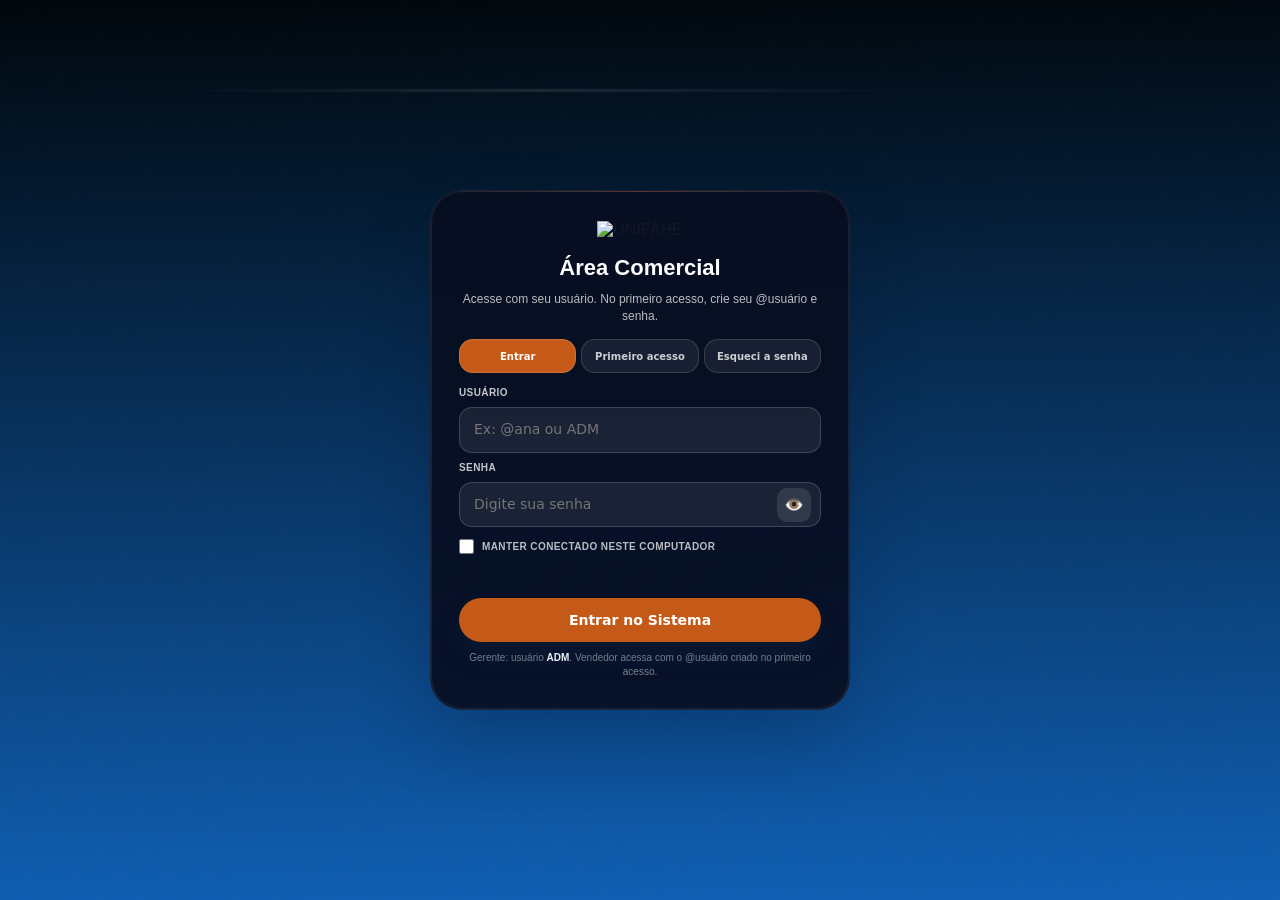
==== index.html @ 3cef0790 "Update index.html" ====
<!DOCTYPE html>

<html lang="pt-br">
<head>
<meta charset="utf-8"/>
<meta content="width=device-width, initial-scale=1.0, user-scalable=yes" name="viewport"/>
<title>UNIFAHE | Sistema Comercial</title>
<script src="https://www.gstatic.com/firebasejs/9.17.1/firebase-app-compat.js"></script>
<script src="https://www.gstatic.com/firebasejs/9.17.1/firebase-firestore-compat.js"></script>
<style>
        * {
            margin: 0;
            padding: 0;
            box-sizing: border-box;
        }

        :root {
            --azul-unifahe: #0e3c6d;      /* Azul escuro institucional */
            --azul-claro: #1E3A5F;
            --laranja: #f97316;
            --laranja-hover: #c55a18;
            --cinza-fundo: #F0F0F0;
            --cinza-borda: #E2E8F0;
            --texto-escuro: #1E293B;
            --texto-claro: #475569;
            --branco: #ffffff;
            --sombra: 0 8px 20px rgba(0, 0, 0, 0.05);
            --radius: 1px;
            --radius-sm: 10px;
        }

        body {
            font-family: system-ui, -apple-system, Segoe UI, Roboto, Arial, sans-serif;
            color: #070707
        }

        /* ===== LOGIN ===== */
        #loginOverlay {
            position: fixed;
            top: 0;
            left: 0;
            width: 100%;
            height: 100%;
            background:linear-gradient(359deg, #1060b5 0%, #01070c 100%);
            display: flex;
            align-items: center;
            justify-content: center;
            overflow: hidden;
            z-index: 10000;
        }
        #loginOverlay::before {
            content: '';
            position: absolute;
            inset: 0;
            background-image: repeating-linear-gradient(135deg,
                rgba(255,255,255,0.04) 0,
                rgba(255,255,255,0.04) 1px,
                transparent 1px,
                transparent 32px);
            opacity: 0.25;
            pointer-events: none;
        }
        #loginOverlay::after {
            content: '';
            position: absolute;
            left: 12%;
            top: 10%;
            width: 60%;
            height: 1px;
            background: linear-gradient(90deg, rgba(255,255,255,0), rgba(255,255,255,0.35), rgba(255,255,255,0));
            filter: blur(0.8px);
            animation: scanLine 5s ease-in-out infinite;
            pointer-events: none;
        }
        .login-card {
            position: relative;
            background: rgba(8, 14, 32, 0.92);
            border-radius: 32px;
            padding: 48px 40px;
            text-align: center;
            width: min(420px, calc(100% - 48px));
            box-shadow: 0 32px 70px rgba(3, 15, 40, 0.24);
            animation: fadeUp 0.45s ease;
            border: 1px solid rgba(255,255,255,0.08);
            overflow: hidden;
        }
        .login-card::before {
            content: '';
            position: absolute;
            top: 0;
            left: 0;
            right: 0;
            height: 1px;
            background: linear-gradient(90deg, transparent, rgba(232,106,31,0.4), transparent);
            opacity: 0.65;
            pointer-events: none;
        }
        .login-card::after {
            content: '';
            position: absolute;
            inset: 0;
            border: 1px solid rgba(255,255,255,0.08);
            border-radius: 32px;
            pointer-events: none;
        }
        @keyframes fadeUp {
            from { opacity: 0; transform: translateY(20px); }
            to { opacity: 1; transform: translateY(0); }
        }
        @keyframes scanLine {
            0% { transform: translateX(-100%); opacity: 0; }
            25% { opacity: 0.3; }
            50% { transform: translateX(100%); opacity: 0.15; }
            100% { transform: translateX(200%); opacity: 0; }
        }
        .login-card img {
            width: 200px;
            margin-bottom: 24px;
            position: relative;
            z-index: 1;
        }
        .login-card h2 {
            font-size: 22px;
            font-weight: 700;
            margin-bottom: 32px;
            color: #fbfbfb;
            position: relative;
            z-index: 1;
        }
        .btn-primary {
            background:#c55a18;
            border: none;
            color: white;
            padding: 14px 24px;
            border-radius: 60px;
            font-weight: 600;
            font-size: 14px;
            cursor: pointer;
            transition: all 0.2s;
            width: 100%;
            box-shadow: 0 14px 28px rgba(14,60,109,0.18);
            position: relative;
            z-index: 1;
        }
        .btn-primary:hover {
            background: #0b3159;
            transform: translateY(-1px);
            box-shadow: 0 16px 30px rgba(14,60,109,0.22);
        }

        /* ===== SIDEBAR ===== */
        #sidebar {
            position: fixed;
            left: 0;
            top: 0;
            bottom: 0;
            width: 190px;
            background: linear-gradient(180deg, #0e3c6d 0%, #102f5f 100%);
            border-right: 1px solid rgba(255,255,255,0.08);
            transform: translateX(-100%);
            transition: transform 0.25s cubic-bezier(0.2, 0.9, 0.4, 1.1), box-shadow 0.25s ease;
            z-index: 1000;
            display: flex;
            flex-direction: column;
            padding: 32px 0 24px;
            border-top-right-radius: 32px;
            border-bottom-right-radius: 32px;
            box-shadow: 8px 0 30px rgba(0, 0, 0, 0.18);
            overflow: hidden;
        }
        #sidebar.open {
            transform: translateX(0);
        }
        .sidebar-header {
            text-align: center;
            padding: 28px 20px 24px;
            border-bottom: 1px solid rgba(255,255,255,0.08);
            margin-bottom: 28px;
        }
        .sidebar-header img {
            width: 128px;
            filter: drop-shadow(0 8px 20px rgba(0,0,0,0.18));
        }
        .nav-item {
            padding: 14px 24px;
            margin: 4px 16px;
            border-radius: 18px;
            font-size: 14px;
            font-weight: 600;
            color: rgba(255,255,255,0.92);
            cursor: pointer;
            transition: all 0.25s ease;
        }
        .nav-item:hover {
            background: rgba(255,255,255,0.12);
            color: #ffffff;
            transform: translateX(4px);
        }
        .nav-item.sair {
            margin-top: auto;
            margin-bottom: 20px;
            color: #ffffff;
            background: rgba(255, 255, 255, 0.12);
            box-shadow: inset 0 0 0 1px rgba(255,255,255,0.18);
            border: 1px solid rgba(255,255,255,0.18);
        }
        .nav-item.sair:hover {
            background: rgba(255, 255, 255, 0.22);
            color: #ffb3a3;
            transform: translateX(4px);
        }
        .sidebar-toggle {
            position: fixed;
            top: 400px;
            left: 0;
            transform: none;
            z-index: 1001;
            width: 34px;
            height: 64px;
            background: linear-gradient(180deg, #f97316, #c55a18);
            border: none;
            border-radius: 0 32px 32px 0;
            display: flex;
            align-items: center;
            justify-content: center;
            cursor: pointer;
            box-shadow: 0 12px 26px rgba(0,0,0,0.18);
            transition: background 0.2s ease, left 0.2s ease, transform 0.2s ease;
        }
        .sidebar-toggle::before {
            content: '\2192';
            font-size: 22px;
            color: #ffffff;
            transition: transform 0.2s ease, color 0.2s ease;
        }
        .sidebar-toggle:hover {
            background: rgba(255,255,255,0.22);
        }
        .sidebar-toggle.open::before {
            content: '\2190';
        }
        /* MAIN */
        #mainPortal {
            transition: margin-left 0.2s;
        }
        @media (min-width: 1024px) {
            #sidebar.open ~ #mainPortal {
                margin-left: 260px;
            }
        }

        /* ===== TOPO INICIAL (COR INSTITUCIONAL) ===== */
        .hero-institucional {
            border-bottom-left-radius: 25px;
            border-bottom-right-radius: 25px;
            background: linear-gradient(179deg, var(--azul-unifahe) 0%, #061b30 100%);
            padding: 48px 32px;
            text-align: center;
            border-bottom: 4px solid var(--laranja);
        }
        .hero-institucional img {
            width: 220px;
            filter: none;
            margin-bottom: 16px;
        }
        .hero-institucional h1 {
            color: white;
            font-size: 28px;
            font-weight: 600;
            letter-spacing: -0.3px;
        }
        .hero-institucional p {
            color: rgba(255,255,255,0.8);
            margin-top: 8px;
        }

        /* GRID DE MENU (apenas vendas/times/dashboard) */
        .menu-dashboard-grid {
            display: flex;
            justify-content: center;
            gap: 32px;
            flex-wrap: wrap;
            max-width: 900px;
            margin: 48px auto;
            padding: 0 24px;
        }
        .menu-card {
            background: var(--branco);
            border-radius: 24px;
            padding: 32px 40px;
            text-align: center;
            cursor: pointer;
            transition: all 0.2s;
            border: 1px solid var(--cinza-borda);
            box-shadow: var(--sombra);
            width: 200px;
        }
        .menu-card:hover {
            transform: translateY(-6px);
            border-color: var(--laranja);
            box-shadow: 0 20px 25px -12px rgba(0,0,0,0.1);
        }
        .menu-card span {
            font-size: 48px;
            display: block;
            margin-bottom: 16px;
        }
        .menu-card h3 {
            font-size: 18px;
            font-weight: 600;
            color: var(--azul-unifahe);
        }

        /* SEÇÕES (VENDAS, TIMES, DASHBOARD) */
        .section-container {
            padding: 32px 32px 48px;
            max-width: 1400px;
            margin: 0 auto;
            display: none;
            animation: fadeIn 0.3s ease;
        }
        @keyframes fadeIn {
            from { opacity: 0; transform: translateY(8px); }
            to { opacity: 1; transform: translateY(0); }
        }
        .form-card {
            background: var(--branco);
            border-radius: 24px;
            padding: 28px 32px;
            margin-bottom: 32px;
            border: 1px solid var(--cinza-borda);
            box-shadow: var(--sombra);
        }
        .form-title {
            font-size: 18px;
            font-weight: 600;
            color: var(--azul-unifahe);
            margin-bottom: 20px;
            border-left: 4px solid var(--laranja);
            padding-left: 16px;
        }
        .grid-inputs {
            display: grid;
            grid-template-columns: repeat(auto-fit, minmax(240px, 1fr));
            gap: 18px;
            align-items: flex-start;
        }
        .field {
            display: flex;
            flex-direction: column;
            gap: 8px;
        }
        .field label {
            font-size: 12px;
            font-weight: 600;
            color: var(--texto-claro);
            margin-bottom: 0;
            display: block;
            line-height: 1.4;
        }
        input, select {
            width: 100%;
            padding: 12px 14px;
            border: 1.5px solid var(--cinza-borda);
            border-radius: 16px;
            font-size: 14px;
            line-height: 1.4;
        }
        input:focus, select:focus {
            outline: none;
            border-color: var(--laranja);
            box-shadow: 0 0 0 3px rgba(232,106,31,0.1);
        }
        .form-actions {
            display: flex;
            flex-wrap: wrap;
            gap: 16px;
            margin-top: 24px;
            justify-content: flex-start;
        }
        .form-actions button {
            min-width: 150px;
        }
        .table-wrapper {
            background: var(--branco);
            border-radius: 20px;
            border: 1px solid var(--cinza-borda);
            overflow-x: auto;
        }
        table {
            width: 100%;
            border-collapse: collapse;
        }
        th {
            text-align: center;
            padding: 14px 14px;
            background: #1e3a5f;
            font-weight: 600;
            font-size: 12px;
            color: #ffffff;
        }
        td {
            padding: 1px 14px;
            border-top: 1px solid var(--cinza-borda);
            font-size: 13px;
        }
        .action-btn {
            background: none;
            border: none;
            font-size: 12px;
            cursor: pointer;
            padding: 6px 12px;
            border-radius: 30px;
            margin: 7px;
            font-weight: 500;
        }
        .edit-btn { background: #EFF6FF; color: #1E3A5F; }
        .delete-btn { background: #FEF2F2; color: #BE123C; }


        /* ===== TABELA DE VENDAS ORGANIZADA ===== */
        .vendas-table-wrapper {
            overflow-x: auto;
            box-shadow: var(--sombra);
        }
        .vendas-table {
            min-width: 1180px;
            table-layout: fixed;
        }
        .vendas-table th,
        .vendas-table td {
            text-align: center;
            vertical-align: middle;
            padding: 12px 10px;
            line-height: 1.35;
        }
        .vendas-table th {
            white-space: nowrap;
        }
        .vendas-table td {
            color: var(--texto-escuro);
            word-break: normal;
        }
        .vendas-table .col-data { width: 95px; }
        .vendas-table .col-vendedor { width: 150px; }
        .vendas-table .col-modalidade { width: 125px; }
        .vendas-table .col-curso { width: 190px; }
        .vendas-table .col-estado { width: 90px; }
        .vendas-table .col-qtd { width: 95px; }
        .vendas-table .col-aluno { width: 190px; }
        .vendas-table .col-taxa { width: 105px; }
        .vendas-table .col-valor { width: 105px; }
        .vendas-table .col-acoes { width: 150px; }
        .vendas-table td:nth-child(2),
        .vendas-table td:nth-child(4),
        .vendas-table td:nth-child(7) {
            text-align: left;
        }
        .vendas-table td:nth-child(8),
        .vendas-table td:nth-child(9) {
            font-weight: 700;
            color: var(--azul-unifahe);
        }
        .vendas-actions {
            display: flex;
            align-items: center;
            justify-content: center;
            gap: 6px;
            flex-wrap: nowrap;
        }

        /* TIMES CARDS */
        .times-controls {
            display: flex;
            justify-content: space-between;
            align-items: center;
            gap: 16px;
            margin-bottom: 16px;
            flex-wrap: wrap;
            padding: 22px 28px;
            border-radius: 28px;
            background: rgba(14, 34, 70, 0.92);
            border: 1px solid rgba(249, 115, 22, 0.24);
            box-shadow: 0 24px 60px rgba(14, 60, 109, 0.2);
            backdrop-filter: blur(18px);
        }
        .times-weekly-meta {
            display: flex;
            flex-direction: column;
            gap: 4px;
            font-size: 14px;
            color: #E5E7EB;
        }
        .times-weekly-meta strong {
            font-size: 13px;
            color: #7DD3FC;
            text-transform: uppercase;
            letter-spacing: 0.08em;
            text-shadow: 0 0 12px rgba(125, 211, 252, 0.18);
        }
        .times-period-filter {
            display: flex;
            align-items: center;
            gap: 10px;
            flex-wrap: wrap;
            padding: 14px 16px;
            border-radius: 24px;
            background: rgba(255, 255, 255, 0.06);
            border: 1px solid rgba(249, 115, 22, 0.25);
            box-shadow: inset 0 0 24px rgba(14, 60, 109, 0.08);
            backdrop-filter: blur(14px);
        }
        .times-period-filter label {
            display: flex;
            flex-direction: column;
            font-size: 12px;
            color: #CBD5E1;
            gap: 4px;
        }
        .times-period-filter input {
            padding: 10px 12px;
            border: 1.5px solid rgba(125, 211, 252, 0.18);
            border-radius: 14px;
            background: rgba(255, 255, 255, 0.08);
            color: #F8FAFC;
            min-width: 160px;
            box-shadow: inset 0 1px 2px rgba(255, 255, 255, 0.08);
        }
        .btn-primary.small {
            width: auto;
            padding: 10px 18px;
            font-size: 13px;
            font-weight: 700;
            background: linear-gradient(135deg, #fb923c, #c55a18);
            color: #fff;
            text-shadow: 0 1px 2px rgba(0, 0, 0, 0.16);
            box-shadow: 0 16px 28px rgba(249, 115, 22, 0.26);
            border: 1px solid rgba(249, 115, 22, 0.35);
        }
        .times-grid {
            display: grid;
            grid-template-columns: repeat(auto-fit, minmax(220px, 1fr));
            gap: 16px;
            margin-top: 16px;
            align-items: start;
        }
        .time-card {
            background: rgba(7, 14, 35, 0.96);
            border-radius: 20px;
            border: 1px solid rgba(249, 115, 22, 0.18);
            overflow: hidden;
            min-height: auto;
            max-height: 360px;
            display: flex;
            flex-direction: column;
            box-shadow: 0 18px 40px rgba(14, 60, 109, 0.18);
        }
        .time-header {
            background: linear-gradient(135deg, rgba(5, 21, 54, 1), rgba(12, 34, 70, 0.95));
            padding: 14px 16px;
            display: flex;
            align-items: center;
            gap: 10px;
            border-bottom: 1px solid rgba(249, 115, 22, 0.35);
            box-shadow: inset 0 -1px 0 rgba(255, 255, 255, 0.08);
        }
        .time-logo {
            width: 32px;
            height: 32px;
            background: rgba(255, 255, 255, 0.08);
            border-radius: 10px;
            padding: 5px;
            object-fit: contain;
            border: 1px solid rgba(255, 255, 255, 0.12);
        }
        .time-header h3 {
            color: #EFF6FF;
            font-size: 14px;
            text-shadow: 0 0 6px rgba(125, 211, 252, 0.16);
        }
        .time-content {
            padding: 14px 16px 16px;
            display: flex;
            flex-direction: column;
            justify-content: flex-start;
            gap: 10px;
            flex: 1;
            overflow-y: auto;
            background: linear-gradient(180deg, rgba(255,255,255,0.03), rgba(255,255,255,0));
        }
        .vendedor-row {
            display: flex;
            justify-content: space-between;
            padding: 8px 0;
            border-bottom: 1px solid rgba(255, 255, 255, 0.08);
            font-size: 12px;
            color: #E2E8F0;
        }
        .edit-time-btn {
            width: 100%;
            margin-top: 10px;
            background: rgba(241, 245, 249, 0.95);
            border: none;
            padding: 10px 12px;
            border-radius: 28px;
            font-weight: 600;
            color: #1E293B;
            cursor: pointer;
            transition: all 0.2s ease;
            box-shadow: none;
        }
        .edit-time-btn:hover {
            background: rgba(249, 115, 22, 0.22);
            transform: translateY(-1px);
        }
        .capitao-badge {
            color: #FBBF24;
            font-weight: bold;
            margin-right: 6px;
        }
        .total-time {
            margin-top: 14px;
            text-align: right;
            font-weight: 700;
            color: var(--laranja);
            border-top: 2px solid var(--cinza-borda);
            padding-top: 10px;
        }
        .edit-time-btn {
            width: 100%;
            margin-top: 14px;
            background: #F1F5F9;
            border: none;
            padding: 8px 10px;
            border-radius: 34px;
            font-weight: 500;
            cursor: pointer;
        }
        @media (max-width: 1100px) {
            .times-grid {
                grid-template-columns: repeat(2, minmax(220px, 1fr));
            }
        }
        @media (max-width: 700px) {
            .times-grid {
                grid-template-columns: 1fr;
            }
        }
        .premio-box {
            background: linear-gradient(135deg, rgba(5, 21, 54, 0.96), rgba(12, 34, 70, 0.92));
            border: 1px solid rgba(125, 211, 252, 0.18);
            border-radius: 28px;
            padding: 20px 28px;
            display: flex;
            justify-content: space-between;
            align-items: center;
            margin-bottom: 32px;
            color: white;
            box-shadow: 0 24px 50px rgba(14, 60, 109, 0.18);
            backdrop-filter: blur(12px);
        }
        .premio-box span {
            font-size: 28px;
            font-weight: 700;
            color: #fb923c;
            text-shadow: 0 0 16px rgba(251, 146, 60, 0.28);
        }
        .total-card {
            background: white;
            border-radius: 24px;
            padding: 24px;
            text-align: center;
            margin-top: 32px;
            border: 1px solid var(--cinza-borda);
        }
        .total-card .valor-grande {
            font-size: 40px;
            font-weight: 800;
            color: var(--laranja);
        }
        /* DASHBOARD vazio */
        .dashboard-placeholder {
            background: white;
            border-radius: 32px;
            padding: 80px 20px;
            text-align: center;
            border: 2px dashed var(--cinza-borda);
            color: var(--texto-claro);
        }
        .dashboard-grid {
            display: grid;
            grid-template-columns: repeat(auto-fit,minmax(250px,1fr));
            gap: 20px;
            margin-bottom: 24px;
        }
        .dashboard-card {
            background: white;
            border-radius: 24px;
            padding: 24px;
            border: 1px solid rgba(14,60,109,0.1);
            position: relative;
            overflow: hidden;
        }
        .dashboard-card strong {
            display: block;
            margin-bottom: 14px;
            color: var(--azul-unifahe);
            font-size: 13px;
            text-transform: uppercase;
            letter-spacing: 0.16em;
        }
        .dashboard-card .valor-grande {
            font-size: 2.2rem;
            font-weight: 800;
            margin-bottom: 10px;
            color: var(--azul-unifahe);
        }
        .dashboard-card small {
            color: var(--texto-claro);
        }
        .dashboard-table {
            background: white;
            border-radius: 24px;
            box-shadow: 0 28px 60px rgba(14,60,109,0.08);
            overflow-x: auto;
            border: 1px solid rgba(14,60,109,0.12);
        }
        .dashboard-table table {
            width: 100%;
            border-collapse: separate;
            border-spacing: 0;
        }
        .dashboard-table th,
        .dashboard-table td {
            padding: 18px 20px;
            text-align: left;
            border-bottom: 1px solid #F1F5F9;
        }
        .dashboard-table th {
            background: var(--azul-unifahe);
            color: white;
            font-weight: 700;
            text-transform: uppercase;
            letter-spacing: 0.08em;
            font-size: 12px;
        }
        .dashboard-table td {
            color: var(--texto-claro);
            font-size: 14px;
        }
        .dashboard-table tr:nth-child(even) {
            background: #F8FAFE;
        }
        .dashboard-table tr.top-rank-1 td {
            background: rgba(232,106,31,0.14);
            font-weight: 700;
            color: var(--azul-unifahe);
            border-left: 4px solid var(--laranja);
        }
        .dashboard-table tr.top-rank-2 td {
            background: rgba(14,60,109,0.08);
        }
        .dashboard-table tr.top-rank-3 td {
            background: rgba(14,60,109,0.05);
        }
        .dashboard-progress {
            width: 100%;
            height: 14px;
            background: #E2E8F0;
            border-radius: 999px;
            overflow: hidden;
            margin-top: 14px;
        }
        .dashboard-progress-bar {
            height: 100%;
            background: linear-gradient(90deg, var(--laranja), #F97316);
            width: 0%;
            transition: width 0.4s ease;
        }
        /* MODAIS */
        .modal-generic {
            position: fixed;
            top: 0;
            left: 0;
            width: 100%;
            height: 100%;
            background: rgba(0,0,0,0.5);
            backdrop-filter: blur(4px);
            display: none;
            align-items: center;
            justify-content: center;
            z-index: 10001;
        }
        .modal-card {
            background: white;
            border-radius: 32px;
            width: 500px;
            max-width: 90%;
            padding: 32px;
        }
        .checkbox-list {
            max-height: 260px;
            overflow-y: auto;
            border: 1px solid var(--cinza-borda);
            border-radius: 16px;
            padding: 12px;
            margin: 16px 0;
        }
        .checkbox-item {
            display: flex;
            align-items: center;
            gap: 10px;
            margin-bottom: 10px;
            font-size: 14px;
            color: var(--texto-escuro);
        }
        .checkbox-item input[type="checkbox"] {
            width: 16px;
            height: 16px;
            accent-color: var(--laranja);
        }
        .checkbox-item.disabled {
            opacity: 0.45;
            pointer-events: none;
        }
        .checkbox-item.disabled label {
            cursor: not-allowed;
        }
        .toast {
            position: fixed;
            bottom: 24px;
            right: 24px;
            background: white;
            padding: 12px 24px;
            border-radius: 60px;
            box-shadow: var(--sombra);
            border-left: 4px solid var(--laranja);
            display: none;
            z-index: 10002;
        }


        /* ===== DASHBOARD SEM SCROLL - AJUSTADO ===== */
        #dashboardView {
            height: 100vh;
            overflow: hidden;
            padding: 0 !important;
            max-width: none !important;
            background: #f1f5f9;
        }

        #dashboardView .main-content {
            height: 100vh;
            padding: 12px 20px !important;
            display: flex;
            flex-direction: column;
            gap: 10px;
            overflow: hidden;
        }

        #dashboardView .header {
            margin-bottom: 0 !important;
            min-height: 44px;
            flex-shrink: 0;
        }

        #dashboardView .title-area h1 {
            font-size: 1.45rem !important;
            line-height: 1.1;
        }

        #dashboardView .title-area p {
            font-size: 0.82rem !important;
        }

        #dashboardView .date-picker {
            padding: 7px 12px !important;
            font-size: 0.82rem !important;
        }

        .dashboard-actions {
            display: flex;
            align-items: center;
            gap: 10px;
            flex-wrap: wrap;
        }

        .dashboard-individual-btn,
        .dashboard-voltar-btn {
            border: none;
            border-radius: 999px;
            background: linear-gradient(135deg, #f97316, #c55a18);
            color: #ffffff;
            padding: 9px 16px;
            font-size: 13px;
            font-weight: 700;
            cursor: pointer;
            box-shadow: 0 10px 22px rgba(249,115,22,0.22);
            transition: all 0.2s ease;
        }

        .dashboard-individual-btn:hover,
        .dashboard-voltar-btn:hover {
            transform: translateY(-1px);
            background: linear-gradient(135deg, #0e3c6d, #102f5f);
        }

        #dashboardView .top-cards {
            display: grid !important;
            grid-template-columns: repeat(4, 1fr) !important;
            gap: 10px !important;
            margin-bottom: 0 !important;
            flex-shrink: 0;
        }

        #dashboardView .card {
            padding: 10px 12px !important;
            border-radius: 14px !important;
        }

        #dashboardView .card-icon {
            width: 32px !important;
            height: 32px !important;
            margin-bottom: 7px !important;
        }

        #dashboardView .card h3 {
            font-size: 0.76rem !important;
        }

        #dashboardView .value {
            font-size: 1.25rem !important;
            margin: 5px 0 !important;
        }

        #dashboardView .sub {
            font-size: 0.66rem !important;
        }

        #dashboardView .card-btn {
            display: none !important;
        }

        #dashboardView .charts-grid {
            flex: 1;
            min-height: 0;
            display: grid !important;
            grid-template-columns: 2fr 1fr 1fr !important;
            gap: 12px !important;
            height: 100%;
            overflow: hidden;
        }

        #dashboardView .chart-container {
            display: flex;
            flex-direction: column;
            padding: 12px 14px !important;
            border-radius: 14px !important;
            min-height: 0;
            overflow: hidden;
        }

        #dashboardView .chart-container h4 {
            font-size: 0.86rem !important;
            margin-bottom: 7px !important;
            flex-shrink: 0;
        }

        #dashboardView .chart-container canvas {
            flex: 1;
            width: 100% !important;
            height: 100% !important;
            max-height: none !important;
        }

        #dashboardView .resumo-list {
            font-size: 0.78rem !important;
        }

        #dashboardView .resumo-item {
            padding: 6px 0 !important;
        }

        #dashboardView .chart-container > div[style*="background:#eff6ff"] {
            padding: 10px !important;
            margin-bottom: 8px !important;
            flex-shrink: 0;
        }

        #dashboardView .footer-note {
            margin-top: 0 !important;
            font-size: 0.63rem !important;
            flex-shrink: 0;
        }

        #dashboardIndividualView {
            height: 100vh;
            overflow: hidden;
            max-width: none !important;
            width: 100% !important;
            padding: 18px 24px !important;
            background: #f1f5f9;
        }

        .dashboard-individual-layout {
            height: calc(100vh - 36px);
            display: flex;
            flex-direction: column;
            gap: 14px;
            overflow: hidden;
        }

        .dashboard-individual-header {
            display: flex;
            justify-content: space-between;
            align-items: center;
            gap: 16px;
            flex-shrink: 0;
        }

        .dashboard-individual-header h1 {
            margin: 0;
            color: #0e3c6d;
            font-size: 1.55rem;
        }

        .dashboard-individual-header p {
            margin: 4px 0 0;
            color: #64748b;
            font-size: 0.86rem;
        }

        .dashboard-individual-select {
            width: 280px;
            border-radius: 999px;
            background: #ffffff;
            font-weight: 700;
        }

        .dashboard-individual-cards {
            display: grid;
            grid-template-columns: repeat(4, 1fr);
            gap: 12px;
            flex-shrink: 0;
        }

        .dashboard-mini-card {
            background: #ffffff;
            border: 1px solid rgba(14,60,109,0.10);
            border-radius: 18px;
            padding: 16px;
            box-shadow: 0 14px 32px rgba(14,60,109,0.06);
        }

        .dashboard-mini-card span {
            display: block;
            color: #64748b;
            font-size: 0.78rem;
            font-weight: 700;
            text-transform: uppercase;
            letter-spacing: 0.05em;
            margin-bottom: 8px;
        }

        .dashboard-mini-card strong {
            display: block;
            color: #0e3c6d;
            font-size: 1.45rem;
        }

        .dashboard-individual-body {
            flex: 1;
            min-height: 0;
            display: grid;
            grid-template-columns: 1.3fr 1fr;
            gap: 12px;
            overflow: hidden;
        }

        .dashboard-individual-panel {
            background: #ffffff;
            border-radius: 18px;
            padding: 18px;
            border: 1px solid rgba(14,60,109,0.10);
            box-shadow: 0 14px 32px rgba(14,60,109,0.06);
            overflow: auto;
        }

        .dashboard-individual-table {
            width: 100%;
            border-collapse: collapse;
            margin-top: 10px;
        }

        .dashboard-individual-table th,
        .dashboard-individual-table td {
            padding: 10px 12px;
            font-size: 12px;
            text-align: left;
            border-bottom: 1px solid #e2e8f0;
        }

        .dashboard-individual-table th {
            background: #0e3c6d;
            color: #ffffff;
        }

        @media (max-width: 1100px) {
            #dashboardView {
                height: auto;
                overflow: auto;
            }

            #dashboardView .main-content {
                height: auto;
                overflow: visible;
            }

            #dashboardView .top-cards,
            .dashboard-individual-cards {
                grid-template-columns: repeat(2, 1fr) !important;
            }

            #dashboardView .charts-grid,
            .dashboard-individual-body {
                grid-template-columns: 1fr !important;
            }

            #dashboardIndividualView {
                height: auto;
                overflow: auto;
            }

            .dashboard-individual-layout {
                height: auto;
                overflow: visible;
            }
        }

    
/* ===== FILTROS DA TABELA DE VENDAS ===== */
.vendas-table th,
.vendas-table td {
    text-align: center !important;
    vertical-align: middle !important;
    white-space: nowrap;
}

.vendas-filter-row th {
    background: #f8fafc !important;
    padding: 8px 6px !important;
}

.vendas-filter-row select {
    width: 100%;
    min-width: 90px;
    padding: 7px 8px;
    border: 1px solid #dbe3ef;
    border-radius: 10px;
    background: #ffffff;
    color: #1e293b;
    font-size: 11px;
    font-weight: 600;
    cursor: pointer;
}

.vendas-filter-row select:focus {
    border-color: var(--laranja);
    box-shadow: 0 0 0 3px rgba(249, 115, 22, 0.12);
}

.limpar-filtros-btn {
    border: none;
    background: #0e3c6d;
    color: white;
    padding: 8px 12px;
    border-radius: 999px;
    font-size: 11px;
    font-weight: 700;
    cursor: pointer;
}

.limpar-filtros-btn:hover {
    background: #c55a18;
}

.col-data { width: 95px; }
.col-vendedor { width: 170px; }
.col-modalidade { width: 130px; }
.col-curso { width: 180px; }
.col-estado { width: 95px; }
.col-qtd { width: 90px; }
.col-aluno { width: 190px; }
.col-tipo { width: 130px; }
.col-origem { width: 145px; }
.col-taxa { width: 105px; }
.col-valor { width: 110px; }
.col-acoes { width: 150px; }


/* ===== AJUSTE FINAL VENDAS - USAR ÁREA TODA ===== */
#vendasView.section-container {
    max-width: none !important;
    width: 100% !important;
    padding: 22px 28px 36px !important;
    margin: 0 !important;
}

#vendasView .form-card {
    width: 100% !important;
    max-width: none !important;
    margin: 0 0 22px 0 !important;
    padding: 26px 34px !important;
    border-radius: 22px !important;
}

#vendasView .grid-inputs {
    grid-template-columns: repeat(6, minmax(150px, 1fr)) !important;
    gap: 16px !important;
}

#vendasView .field input,
#vendasView .field select {
    min-height: 46px;
    border-radius: 14px;
}

#vendasView .form-actions {
    margin-top: 18px !important;
}

#vendasView .table-wrapper,
#vendasView .vendas-table-wrapper {
    width: 100% !important;
    max-width: none !important;
    margin: 0 !important;
    border-radius: 18px !important;
    overflow-x: auto !important;
    box-shadow: 0 18px 45px rgba(14,60,109,0.08);
}

#vendasView table {
    width: 100% !important;
    min-width: 1280px !important;
    table-layout: fixed !important;
}

#vendasView th,
#vendasView td {
    text-align: center !important;
    vertical-align: middle !important;
    padding: 12px 10px !important;
    white-space: nowrap !important;
}

#vendasView th {
    font-size: 12px !important;
}

#vendasView td {
    font-size: 12px !important;
}

#vendasView thead tr:first-child th {
    position: sticky;
    top: 0;
    z-index: 3;
}

#vendasView thead tr:nth-child(2) th {
    background: #f8fafc !important;
    padding: 8px 6px !important;
}

#vendasView thead select,
#vendasView thead input {
    width: 100% !important;
    min-width: 0 !important;
    height: 34px !important;
    padding: 6px 8px !important;
    border-radius: 10px !important;
    font-size: 11px !important;
}

/* Largura inteligente por coluna */
#vendasView th:nth-child(1), #vendasView td:nth-child(1) { width: 95px; }   /* Data */
#vendasView th:nth-child(2), #vendasView td:nth-child(2) { width: 145px; }  /* Vendedor */
#vendasView th:nth-child(3), #vendasView td:nth-child(3) { width: 130px; }  /* Modalidade */
#vendasView th:nth-child(4), #vendasView td:nth-child(4) { width: 180px; }  /* Curso */
#vendasView th:nth-child(5), #vendasView td:nth-child(5) { width: 85px; }   /* Estado */
#vendasView th:nth-child(6), #vendasView td:nth-child(6) { width: 95px; }   /* Qtd */
#vendasView th:nth-child(7), #vendasView td:nth-child(7) { width: 170px; }  /* Nome */
#vendasView th:nth-child(8), #vendasView td:nth-child(8) { width: 145px; }  /* Tipo */
#vendasView th:nth-child(9), #vendasView td:nth-child(9) { width: 145px; }  /* Origem */
#vendasView th:nth-child(10), #vendasView td:nth-child(10) { width: 115px; }/* Taxa */
#vendasView th:nth-child(11), #vendasView td:nth-child(11) { width: 115px; }/* Valor */
#vendasView th:nth-child(12), #vendasView td:nth-child(12) { width: 135px; }/* Ações */

#vendasView .action-btn {
    margin: 2px !important;
    padding: 6px 9px !important;
    font-size: 11px !important;
}

@media (min-width: 1500px) {
    #vendasView table {
        min-width: 100% !important;
    }

    #vendasView .grid-inputs {
        grid-template-columns: repeat(7, minmax(150px, 1fr)) !important;
    }
}

@media (max-width: 1200px) {
    #vendasView.section-container {
        padding: 18px 16px 30px !important;
    }

    #vendasView .grid-inputs {
        grid-template-columns: repeat(3, minmax(170px, 1fr)) !important;
    }
}



/* ===== REFINO DASHBOARD GERAL + DASHBOARD INDIVIDUAL MODELO RELATÓRIO ===== */
#dashboardView {
    height: calc(100vh - 20px) !important;
    width: calc(100% - 24px) !important;
    margin: 10px auto !important;
    border-radius: 18px !important;
    box-shadow: 0 18px 40px rgba(15, 23, 42, 0.10) !important;
}

#dashboardView .main-content {
    height: calc(100vh - 20px) !important;
    padding: 10px 16px !important;
    gap: 8px !important;
}

#dashboardView .header { min-height: 38px !important; }
#dashboardView .title-area h1 { font-size: 1.32rem !important; }
#dashboardView .title-area p { font-size: 0.76rem !important; }
#dashboardView .top-cards { gap: 8px !important; }
#dashboardView .card { padding: 8px 10px !important; }
#dashboardView .card-icon { width: 28px !important; height: 28px !important; margin-bottom: 5px !important; }
#dashboardView .value { font-size: 1.12rem !important; margin: 3px 0 !important; }
#dashboardView .charts-grid { gap: 8px !important; }
#dashboardView .chart-container { padding: 9px 11px !important; }
#dashboardView .chart-container h4 { font-size: 0.78rem !important; margin-bottom: 5px !important; }

#dashboardIndividualView {
    height: calc(100vh - 20px) !important;
    width: calc(100% - 24px) !important;
    margin: 10px auto !important;
    padding: 0 !important;
    border-radius: 18px !important;
    background: linear-gradient(180deg, #eef2ff 0%, #e8edf7 100%) !important;
    box-shadow: 0 18px 40px rgba(15, 23, 42, 0.10) !important;
    overflow: hidden !important;
}
.dashboard-individual-report { height: 100%; padding: 12px 14px; display: flex; flex-direction: column; gap: 10px; overflow: hidden; }
.ind-report-header { min-height: 42px; display: flex; align-items: center; justify-content: space-between; gap: 12px; flex-shrink: 0; }
.ind-report-title h1 { margin: 0; color: #0e3c6d; font-size: 1.25rem; line-height: 1.1; }
.ind-report-title p { margin: 4px 0 0; color: #64748b; font-size: 0.76rem; }
.ind-report-actions { display: flex; align-items: center; gap: 8px; flex-wrap: wrap; justify-content: flex-end; }
.ind-report-select { width: 260px; height: 38px; border-radius: 999px; background: #ffffff; font-size: 12px; font-weight: 700; border: 1px solid #dbe3ef; }
.ind-dashboard-grid { flex: 1; min-height: 0; display: grid; grid-template-columns: 0.95fr 1.55fr; grid-template-rows: 1fr 1fr; gap: 10px; overflow: hidden; }
.ind-panel { background: rgba(255,255,255,0.96); border: 1px solid rgba(148, 163, 184, 0.22); border-radius: 12px; padding: 12px; box-shadow: 0 10px 24px rgba(15, 23, 42, 0.06); overflow: hidden; min-height: 0; }
.ind-panel h3 { margin: 0 0 8px; color: #334155; font-size: 0.82rem; font-weight: 800; }
.ind-info-panel { display: flex; flex-direction: column; }
.ind-info-subtitle { color: #94a3b8; font-size: 0.68rem; font-weight: 700; margin-top: -5px; margin-bottom: 8px; }
.ind-info-cards { flex: 1; display: grid; grid-template-columns: repeat(2, 1fr); gap: 8px; min-height: 0; }
.ind-stat { border-radius: 10px; padding: 10px; display: flex; flex-direction: column; justify-content: center; min-height: 0; }
.ind-stat span { color: #64748b; font-size: 0.68rem; font-weight: 800; margin-bottom: 6px; }
.ind-stat strong { color: #0f172a; font-size: 1.08rem; line-height: 1; }
.ind-stat.bruta { background: #d9fbe8; }
.ind-stat.liquida { background: #edffa7; }
.ind-stat.taxa { background: #fde4e8; }
.ind-stat.ticket { background: #dce6f6; }
.ind-line-panel { grid-column: 2; grid-row: 1; }
.ind-bottom-grid { grid-column: 1 / 3; grid-row: 2; display: grid; grid-template-columns: 1fr 1fr 1.55fr; gap: 10px; min-height: 0; }
.ind-chart-wrap { position: relative; width: 100%; height: calc(100% - 24px); min-height: 0; }
.ind-chart-wrap canvas { width: 100% !important; height: 100% !important; }
@media (max-width: 1100px) {
    #dashboardView, #dashboardIndividualView { height: auto !important; width: 100% !important; margin: 0 !important; border-radius: 0 !important; overflow: auto !important; }
    .dashboard-individual-report { height: auto; overflow: visible; }
    .ind-dashboard-grid, .ind-bottom-grid { display: flex; flex-direction: column; overflow: visible; }
    .ind-chart-wrap { height: 260px; }
}



/* ===== AJUSTE FINAL SOLICITADO: DASHBOARDS COM FOLGA + MENU NO TOPO ===== */
.sidebar-toggle {
    display: none !important;
}

.sidebar-open-btn {
    position: fixed;
    top: 14px;
    right: 18px;
    z-index: 1002;
    border: none;
    border-radius: 999px;
    padding: 10px 16px;
    background: linear-gradient(135deg, #f97316, #c55a18);
    color: #ffffff;
    font-size: 13px;
    font-weight: 800;
    letter-spacing: 0.02em;
    cursor: pointer;
    box-shadow: 0 14px 30px rgba(15, 23, 42, 0.18);
    transition: transform 0.2s ease, box-shadow 0.2s ease, background 0.2s ease;
}

.sidebar-open-btn:hover {
    transform: translateY(-1px);
    background: linear-gradient(135deg, #0e3c6d, #102f5f);
    box-shadow: 0 18px 34px rgba(15, 23, 42, 0.22);
}

.sidebar-open-btn.open {
    background: linear-gradient(135deg, #0e3c6d, #102f5f);
}

#sidebar {
    z-index: 1003 !important;
}

/* Dashboard geral: mantém tela cheia, mas com respiro para não cortar */
#dashboardView {
    height: calc(100vh - 52px) !important;
    width: calc(100% - 56px) !important;
    margin: 22px auto 30px !important;
    padding: 0 !important;
    border-radius: 18px !important;
    overflow: hidden !important;
    background: #f1f5f9 !important;
    box-shadow: 0 18px 40px rgba(15, 23, 42, 0.10) !important;
}

#dashboardView .main-content {
    height: 100% !important;
    max-width: none !important;
    padding: 10px 16px 14px !important;
    display: flex !important;
    flex-direction: column !important;
    gap: 8px !important;
    overflow: hidden !important;
}

#dashboardView .header {
    min-height: 36px !important;
    margin-bottom: 0 !important;
    flex-shrink: 0 !important;
}

#dashboardView .title-area h1 {
    font-size: 1.26rem !important;
}

#dashboardView .title-area p {
    font-size: 0.72rem !important;
}

#dashboardView .dashboard-actions {
    padding-right: 96px;
}

#dashboardView .top-cards {
    grid-template-columns: repeat(4, 1fr) !important;
    gap: 8px !important;
    margin-bottom: 0 !important;
    flex-shrink: 0 !important;
}

#dashboardView .card {
    padding: 7px 10px !important;
    border-radius: 13px !important;
}

#dashboardView .card-icon {
    width: 26px !important;
    height: 26px !important;
    margin-bottom: 4px !important;
}

#dashboardView .card h3 {
    font-size: 0.72rem !important;
}

#dashboardView .value {
    font-size: 1.05rem !important;
    margin: 3px 0 !important;
}

#dashboardView .sub {
    font-size: 0.62rem !important;
}

#dashboardView .charts-grid {
    flex: 1 1 auto !important;
    min-height: 0 !important;
    height: auto !important;
    display: grid !important;
    grid-template-columns: 2fr 1fr 1fr !important;
    gap: 8px !important;
    overflow: hidden !important;
}

#dashboardView .chart-container {
    display: flex !important;
    flex-direction: column !important;
    min-height: 0 !important;
    padding: 8px 10px !important;
    border-radius: 13px !important;
    overflow: hidden !important;
}

#dashboardView .chart-container h4 {
    font-size: 0.76rem !important;
    margin: 0 0 5px !important;
    flex-shrink: 0 !important;
}

#dashboardView .chart-container canvas {
    flex: 1 1 auto !important;
    min-height: 0 !important;
    width: 100% !important;
    height: 100% !important;
    max-height: none !important;
}

#dashboardView .resumo-list {
    font-size: 0.72rem !important;
}

#dashboardView .resumo-item {
    padding: 4px 0 !important;
}

#dashboardView .chart-container > div[style*="background:#eff6ff"] {
    padding: 8px !important;
    margin-bottom: 6px !important;
}

#dashboardView .footer-note {
    margin: 0 !important;
    padding-bottom: 2px !important;
    font-size: 0.60rem !important;
    line-height: 1.2 !important;
    flex-shrink: 0 !important;
}

/* Dashboard individual: um pouco menor e com respiro */
#dashboardIndividualView {
    height: calc(100vh - 64px) !important;
    width: calc(100% - 72px) !important;
    margin: 28px auto 36px !important;
    padding: 0 !important;
    border-radius: 18px !important;
    overflow: hidden !important;
    background: linear-gradient(180deg, #eef2ff 0%, #e8edf7 100%) !important;
    box-shadow: 0 18px 40px rgba(15, 23, 42, 0.10) !important;
}

.dashboard-individual-report {
    height: 100% !important;
    padding: 12px 14px 14px !important;
    gap: 8px !important;
    overflow: hidden !important;
}

.ind-report-header {
    min-height: 38px !important;
    flex-shrink: 0 !important;
}

.ind-report-title h1 {
    font-size: 1.14rem !important;
}

.ind-report-title p {
    font-size: 0.70rem !important;
    margin-top: 3px !important;
}

.ind-report-actions {
    padding-right: 96px;
}

.ind-report-select {
    height: 34px !important;
    width: 238px !important;
    font-size: 11px !important;
    padding: 7px 12px !important;
}

.ind-dashboard-grid {
    gap: 8px !important;
    min-height: 0 !important;
}

.ind-bottom-grid {
    gap: 8px !important;
    min-height: 0 !important;
}

.ind-panel {
    padding: 9px 10px !important;
    border-radius: 12px !important;
    min-height: 0 !important;
}

.ind-panel h3 {
    font-size: 0.76rem !important;
    margin-bottom: 6px !important;
}

.ind-info-subtitle {
    font-size: 0.62rem !important;
    margin-bottom: 6px !important;
}

.ind-info-cards {
    gap: 7px !important;
}

.ind-stat {
    padding: 8px !important;
    border-radius: 9px !important;
}

.ind-stat span {
    font-size: 0.62rem !important;
    margin-bottom: 5px !important;
}

.ind-stat strong {
    font-size: 0.98rem !important;
}

.ind-chart-wrap {
    height: calc(100% - 22px) !important;
    min-height: 0 !important;
}

.ind-chart-wrap canvas {
    width: 100% !important;
    height: 100% !important;
}

@media (max-width: 1100px) {
    .sidebar-open-btn {
        top: 10px;
        right: 10px;
        padding: 9px 13px;
    }

    #dashboardView,
    #dashboardIndividualView {
        height: auto !important;
        min-height: 100vh !important;
        width: 100% !important;
        margin: 0 !important;
        border-radius: 0 !important;
        overflow: auto !important;
    }

    #dashboardView .main-content,
    .dashboard-individual-report {
        height: auto !important;
        overflow: visible !important;
    }

    #dashboardView .dashboard-actions,
    .ind-report-actions {
        padding-right: 78px;
    }
}



/* ===== AJUSTE FINAL: FONTE ÚNICA + MENU PREMIUM + HOME PROFISSIONAL ===== */
html, body, button, input, select, textarea {
    font-family: system-ui, -apple-system, Segoe UI, Roboto, Arial, sans-serif !important;
}

.sidebar-open-btn {
    top: 18px !important;
    right: 18px !important;
    width: 46px !important;
    height: 46px !important;
    padding: 0 !important;
    border-radius: 14px !important;
    display: flex !important;
    flex-direction: column !important;
    align-items: center !important;
    justify-content: center !important;
    gap: 5px !important;
    background: rgba(14, 60, 109, 0.92) !important;
    border: 1px solid rgba(255,255,255,0.18) !important;
    box-shadow: 0 16px 34px rgba(15, 23, 42, 0.20) !important;
    backdrop-filter: blur(14px);
}

.sidebar-open-btn span {
    display: block;
    width: 21px;
    height: 2.5px;
    border-radius: 999px;
    background: #ffffff;
    transition: transform 0.26s ease, opacity 0.2s ease, width 0.2s ease;
}

.sidebar-open-btn:hover {
    background: #f97316 !important;
    transform: translateY(-1px) scale(1.03) !important;
}

.sidebar-open-btn.open {
    background: #0e3c6d !important;
}

.sidebar-open-btn.open span:nth-child(1) {
    transform: rotate(45deg) translate(5px, 5px);
}

.sidebar-open-btn.open span:nth-child(2) {
    opacity: 0;
    width: 0;
}

.sidebar-open-btn.open span:nth-child(3) {
    transform: rotate(-45deg) translate(5px, -5px);
}

#homeView {
    min-height: 100vh;
    background: linear-gradient(180deg, #eef4fb 0%, #f8fafc 42%, #ffffff 100%);
    overflow-x: hidden;
}

.home-premium-hero {
    position: relative;
    min-height: 430px;
    padding: 58px 72px 62px;
    display: grid;
    grid-template-columns: minmax(0, 1.15fr) minmax(320px, 0.85fr);
    gap: 34px;
    align-items: center;
    background:
        radial-gradient(circle at 86% 20%, rgba(249, 115, 22, 0.30), transparent 28%),
        linear-gradient(135deg, #0e3c6d 0%, #082540 55%, #061727 100%);
    border-bottom: 5px solid #f97316;
    border-bottom-left-radius: 34px;
    border-bottom-right-radius: 34px;
    color: #ffffff;
}

.home-premium-hero::before {
    content: '';
    position: absolute;
    inset: 0;
    background-image: repeating-linear-gradient(135deg, rgba(255,255,255,0.055) 0, rgba(255,255,255,0.055) 1px, transparent 1px, transparent 34px);
    opacity: 0.45;
    pointer-events: none;
}

.home-hero-content,
.home-hero-panel {
    position: relative;
    z-index: 1;
}

.home-logo-pill {
    width: fit-content;
    display: flex;
    align-items: center;
    gap: 14px;
    padding: 10px 16px;
    border-radius: 999px;
    background: rgba(255,255,255,0.10);
    border: 1px solid rgba(255,255,255,0.18);
    backdrop-filter: blur(12px);
    margin-bottom: 26px;
}

.home-logo-pill img {
    width: 132px;
    height: auto;
}

.home-logo-pill span {
    font-size: 12px;
    font-weight: 800;
    color: #fed7aa;
    text-transform: uppercase;
    letter-spacing: 0.08em;
}

.home-hero-content h1 {
    max-width: 760px;
    font-size: clamp(2rem, 4vw, 4rem);
    line-height: 1.02;
    margin: 0 0 18px;
    letter-spacing: -0.055em;
}

.home-hero-content p {
    max-width: 650px;
    color: rgba(255,255,255,0.80);
    font-size: 1.05rem;
    line-height: 1.65;
    margin: 0;
}

.home-hero-actions {
    display: flex;
    flex-wrap: wrap;
    gap: 12px;
    margin-top: 28px;
}

.home-hero-actions button {
    border: none;
    border-radius: 999px;
    padding: 13px 22px;
    background: linear-gradient(135deg, #f97316, #c55a18);
    color: #ffffff;
    font-weight: 850;
    cursor: pointer;
    box-shadow: 0 18px 32px rgba(0,0,0,0.20);
    transition: transform 0.2s ease, box-shadow 0.2s ease;
}

.home-hero-actions button.secondary {
    background: rgba(255,255,255,0.12);
    border: 1px solid rgba(255,255,255,0.18);
}

.home-hero-actions button:hover {
    transform: translateY(-2px);
    box-shadow: 0 22px 38px rgba(0,0,0,0.24);
}

.home-hero-panel {
    border-radius: 30px;
    padding: 26px;
    background: rgba(255,255,255,0.12);
    border: 1px solid rgba(255,255,255,0.18);
    box-shadow: 0 28px 70px rgba(0,0,0,0.24);
    backdrop-filter: blur(18px);
}

.hero-panel-top {
    display: flex;
    align-items: center;
    justify-content: space-between;
    margin-bottom: 22px;
}

.hero-panel-top span {
    color: #fed7aa;
    font-weight: 850;
    text-transform: uppercase;
    font-size: 12px;
    letter-spacing: 0.10em;
}

.hero-panel-top strong {
    font-size: 1.2rem;
}

.hero-metric-grid {
    display: grid;
    grid-template-columns: repeat(2, 1fr);
    gap: 14px;
}

.hero-metric-grid div {
    min-height: 104px;
    border-radius: 22px;
    padding: 18px;
    background: rgba(255,255,255,0.92);
    color: #0e3c6d;
    display: flex;
    flex-direction: column;
    justify-content: space-between;
}

.hero-metric-grid small {
    color: #64748b;
    font-weight: 750;
}

.hero-metric-grid strong {
    font-size: 1.35rem;
    color: #0f172a;
}

.home-premium-content {
    max-width: 1180px;
    margin: 0 auto;
    padding: 42px 28px 70px;
}

.home-section-title {
    text-align: center;
    margin-bottom: 24px;
}

.home-section-title span {
    color: #f97316;
    font-size: 12px;
    font-weight: 900;
    letter-spacing: 0.12em;
    text-transform: uppercase;
}

.home-section-title h2 {
    margin: 7px 0 0;
    color: #0e3c6d;
    font-size: 1.9rem;
    letter-spacing: -0.03em;
}

.home-premium-grid {
    max-width: none !important;
    margin: 0 auto !important;
    padding: 0 !important;
    display: grid !important;
    grid-template-columns: repeat(3, minmax(0, 1fr));
    gap: 18px !important;
}

.home-action-card {
    width: auto !important;
    min-height: 210px;
    padding: 28px !important;
    text-align: left !important;
    border-radius: 28px !important;
    border: 1px solid rgba(14, 60, 109, 0.10) !important;
    box-shadow: 0 18px 40px rgba(15, 23, 42, 0.08) !important;
}

.home-action-card span {
    width: 58px;
    height: 58px;
    display: flex !important;
    align-items: center;
    justify-content: center;
    border-radius: 18px;
    background: #eff6ff;
    font-size: 30px !important;
    margin-bottom: 20px !important;
}

.home-action-card h3 {
    font-size: 1.18rem !important;
    margin-bottom: 8px;
}

.home-action-card p {
    color: #64748b;
    font-size: 0.92rem;
    line-height: 1.55;
}

.home-info-strip {
    margin-top: 22px;
    display: grid;
    grid-template-columns: repeat(3, 1fr);
    gap: 14px;
}

.home-info-strip div {
    padding: 18px 20px;
    border-radius: 22px;
    background: #ffffff;
    border: 1px solid #e2e8f0;
    display: flex;
    align-items: center;
    gap: 12px;
}

.home-info-strip strong {
    color: #f97316;
    font-size: 1.15rem;
}

.home-info-strip span {
    color: #334155;
    font-weight: 800;
    font-size: 0.92rem;
}

@media (max-width: 900px) {
    .home-premium-hero {
        grid-template-columns: 1fr;
        padding: 46px 24px 42px;
    }
    .home-premium-grid,
    .home-info-strip {
        grid-template-columns: 1fr;
    }
    .home-logo-pill {
        flex-direction: column;
        align-items: flex-start;
        border-radius: 22px;
    }
}


/* ===== AJUSTES FINAIS: LOGIN REAL, MENU ESQUERDO, DIÁRIO, RANKING E TIMES GAMER ===== */
body { font-family: system-ui, -apple-system, Segoe UI, Roboto, Arial, sans-serif !important; }
.sidebar-open-btn { left: 20px !important; right: auto !important; top: 20px !important; z-index: 3000 !important; }
.login-card.login-real-card { width: min(460px, calc(100% - 44px)); padding: 38px 34px; }
.login-real-subtitle { color: rgba(255,255,255,.72); font-size: 13px; line-height: 1.45; margin: -20px 0 22px; }
.login-real-form { display: grid; gap: 12px; position: relative; z-index: 2; }
.login-real-form label { text-align: left; color: rgba(255,255,255,.76); font-size: 12px; font-weight: 800; letter-spacing: .04em; text-transform: uppercase; }
.login-real-form select,.login-real-form input { background: rgba(255,255,255,.08); color: #fff; border: 1px solid rgba(255,255,255,.16); border-radius: 16px; min-height: 46px; }
.login-real-form select option { color: #0f172a; }
.login-real-error { min-height: 18px; color: #fecaca; font-size: 12px; font-weight: 700; }
.login-help { color: rgba(255,255,255,.55); font-size: 11px; line-height: 1.4; }
#dashboardView .main-content, #dashboardIndividualView .ind-report-wrap { transform: scale(.985); transform-origin: top center; }
#dashboardView .charts-grid { min-height: 0 !important; }
#dashboardView .chart-container { min-height: 0 !important; }
#diarioView { max-width: none !important; width: 100% !important; min-height: 100vh; padding: 22px 28px 34px !important; background: #f1f5f9; }
.diario-shell { height: calc(100vh - 56px); display: flex; flex-direction: column; gap: 14px; overflow: hidden; }
.diario-header { display: flex; align-items: center; justify-content: space-between; gap: 16px; padding: 18px 22px; border-radius: 24px; background: linear-gradient(135deg, #061b30 0%, #0e3c6d 64%, #132b55 100%); color: #fff; box-shadow: 0 20px 44px rgba(14,60,109,.18); flex-shrink: 0; }
.diario-header h2 { margin: 0; font-size: 1.35rem; }
.diario-header p { margin: 4px 0 0; color: rgba(255,255,255,.72); font-size: .84rem; }
.diario-controls { display: flex; align-items: end; gap: 10px; flex-wrap: wrap; }
.diario-controls label { display: grid; gap: 5px; color: rgba(255,255,255,.72); font-size: 11px; font-weight: 800; text-transform: uppercase; }
.diario-controls input { height: 38px; border-radius: 12px; border: 1px solid rgba(255,255,255,.18); background: rgba(255,255,255,.10); color: #fff; }
.diario-cards { display: grid; grid-template-columns: repeat(4, 1fr); gap: 12px; flex-shrink: 0; }
.diario-kpi { background: #fff; border: 1px solid rgba(14,60,109,.10); border-radius: 22px; padding: 16px 18px; box-shadow: 0 14px 34px rgba(15,23,42,.06); }
.diario-kpi span { display: block; color: #64748b; font-size: 12px; font-weight: 800; text-transform: uppercase; letter-spacing: .06em; }
.diario-kpi strong { display: block; margin-top: 8px; color: #0e3c6d; font-size: 1.35rem; }
.ranking-top3 { display: grid; grid-template-columns: repeat(3, 1fr); gap: 12px; flex-shrink: 0; }
.ranking-card { position: relative; overflow: hidden; border-radius: 22px; padding: 16px 18px; color: #fff; background: linear-gradient(135deg, #0f172a, #0e3c6d); border: 1px solid rgba(249,115,22,.22); box-shadow: 0 18px 38px rgba(14,60,109,.16); }
.ranking-card:nth-child(1){ background: linear-gradient(135deg, #0f172a, #92400e); }
.ranking-card:nth-child(2){ background: linear-gradient(135deg, #0f172a, #334155); }
.ranking-card:nth-child(3){ background: linear-gradient(135deg, #0f172a, #7c2d12); }
.ranking-card small { color: rgba(255,255,255,.68); font-weight: 800; }
.ranking-card h3 { margin: 8px 0 8px; font-size: 1rem; }
.ranking-card strong { font-size: 1.25rem; color: #fed7aa; }
.diario-table-card { flex: 1; min-height: 0; background: #fff; border: 1px solid rgba(14,60,109,.10); border-radius: 24px; overflow: hidden; box-shadow: 0 18px 42px rgba(15,23,42,.07); }
.diario-table-scroll { height: 100%; overflow: auto; }
.diario-table { min-width: 900px; width: 100%; border-collapse: collapse; }
.diario-table th { position: sticky; top: 0; z-index: 2; background: #0e3c6d; color: #fff; padding: 13px 14px; text-align: center; }
.diario-table td { padding: 12px 14px; text-align: center; border-top: 1px solid #e2e8f0; color: #1e293b; font-weight: 600; }
.diario-table td:nth-child(2) { text-align: left; font-weight: 800; color: #0e3c6d; }
.diario-table tr.top1 td { background: rgba(249,115,22,.12); }
.diario-table tr.top2 td { background: rgba(14,60,109,.06); }
.diario-table tr.top3 td { background: rgba(14,60,109,.04); }
#timesView { max-width: none !important; width: 100% !important; min-height: 100vh; padding: 18px 24px 28px !important; margin: 0 !important; background: radial-gradient(circle at 14% 12%, rgba(249,115,22,.20), transparent 26%), radial-gradient(circle at 80% 18%, rgba(59,130,246,.18), transparent 30%), linear-gradient(135deg, #020617 0%, #061b30 46%, #0e3c6d 100%); overflow: hidden; }
.times-arena { height: calc(100vh - 46px); display: flex; flex-direction: column; gap: 12px; overflow: hidden; }
.times-arena-top { display: flex; align-items: center; justify-content: space-between; gap: 14px; padding: 14px 18px; border-radius: 24px; background: rgba(2, 6, 23, .64); border: 1px solid rgba(249,115,22,.22); color: #fff; box-shadow: 0 18px 44px rgba(0,0,0,.22); flex-shrink: 0; }
.times-arena-title span { color: #fb923c; font-size: 11px; font-weight: 900; letter-spacing: .14em; text-transform: uppercase; }
.times-arena-title h2 { margin: 4px 0 2px; font-size: 1.35rem; }
.times-arena-title p { margin: 0; color: rgba(255,255,255,.66); font-size: .82rem; }
.times-arena-stats { display: flex; gap: 10px; flex-wrap: wrap; justify-content: flex-end; }
.times-stat-pill { min-width: 148px; padding: 10px 14px; border-radius: 18px; background: rgba(255,255,255,.08); border: 1px solid rgba(255,255,255,.12); }
.times-stat-pill small { display: block; color: rgba(255,255,255,.62); font-size: 10px; font-weight: 900; text-transform: uppercase; letter-spacing: .08em; }
.times-stat-pill strong { display: block; margin-top: 4px; color: #fed7aa; font-size: 1rem; }
.times-grid.gamer-times-grid { flex: 1; min-height: 0; display: grid; grid-template-columns: repeat(3, 1fr) !important; grid-template-rows: repeat(2, minmax(0, 1fr)); gap: 12px !important; margin: 0 !important; overflow: hidden; }
.time-card.gamer-time-card { min-height: 0 !important; max-height: none !important; border-radius: 24px; background: linear-gradient(180deg, rgba(15,23,42,.96), rgba(2,6,23,.94)); border: 1px solid rgba(249,115,22,.24); box-shadow: 0 22px 50px rgba(0,0,0,.24), inset 0 0 0 1px rgba(255,255,255,.04); }
.gamer-time-head { padding: 12px 14px; display: flex; align-items: center; gap: 12px; background: linear-gradient(135deg, rgba(14,60,109,.76), rgba(249,115,22,.18)); border-bottom: 1px solid rgba(249,115,22,.26); }
.gamer-time-logo { width: 42px; height: 42px; border-radius: 16px; object-fit: contain; padding: 6px; background: rgba(255,255,255,.08); border: 1px solid rgba(255,255,255,.12); }
.gamer-time-head h3 { color: #fff; margin: 0; font-size: 1rem; }
.gamer-time-head small { color: rgba(255,255,255,.62); font-weight: 800; }
.gamer-time-body { padding: 12px 14px; display: flex; flex-direction: column; gap: 8px; min-height: 0; flex: 1; }
.gamer-member-row { display: flex; align-items: center; justify-content: space-between; gap: 10px; padding: 8px 10px; border-radius: 14px; background: rgba(255,255,255,.055); color: #e2e8f0; font-size: 12px; }
.gamer-member-row b { color: #fed7aa; white-space: nowrap; }
.gamer-captain { color: #fbbf24; margin-right: 6px; }
.gamer-time-total { margin-top: auto; display: flex; align-items: center; justify-content: space-between; padding-top: 8px; border-top: 1px solid rgba(255,255,255,.10); color: #fff; font-weight: 900; }
.gamer-time-total strong { color: #fb923c; }
.gamer-time-actions { display: flex; gap: 8px; margin-top: 8px; }
.gamer-time-actions button { flex: 1; border: none; border-radius: 999px; padding: 8px 10px; cursor: pointer; font-size: 11px; font-weight: 900; color: #fff; background: rgba(14,60,109,.95); }
.gamer-time-actions button:last-child { background: #c55a18; }
.campanha-modal-grid { display: grid; grid-template-columns: 1fr 1fr; gap: 12px; margin: 16px 0; }
.campanha-modal-grid .field:last-child { grid-column: 1 / -1; }
@media (max-width: 1100px){ #timesView { overflow: auto; } .times-arena { height: auto; overflow: visible; } .times-grid.gamer-times-grid { grid-template-columns: repeat(2, 1fr) !important; grid-template-rows: none; overflow: visible; } .diario-shell { height: auto; overflow: visible; } .diario-cards, .ranking-top3 { grid-template-columns: repeat(2, 1fr); } }
@media (max-width: 700px){ .times-grid.gamer-times-grid, .diario-cards, .ranking-top3 { grid-template-columns: 1fr !important; } .diario-header, .times-arena-top { align-items: flex-start; flex-direction: column; } }



/* ===== VER SENHA + PRIMEIRO ACESSO ADM ===== */
.password-field-wrap {
    position: relative;
    width: 100%;
}
.password-field-wrap input {
    padding-right: 48px !important;
}
.password-toggle-btn {
    position: absolute;
    right: 10px;
    top: 50%;
    transform: translateY(-50%);
    width: 34px;
    height: 34px;
    border: none;
    border-radius: 10px;
    background: rgba(255,255,255,0.10);
    color: #ffffff;
    display: flex;
    align-items: center;
    justify-content: center;
    cursor: pointer;
    font-size: 16px;
    line-height: 1;
    transition: background 0.2s ease, transform 0.2s ease;
    z-index: 3;
}
.password-toggle-btn:hover {
    background: rgba(249, 115, 22, 0.35);
    transform: translateY(-50%) scale(1.04);
}
.modal-card .password-toggle-btn {
    background: #eef2f7;
    color: #0e3c6d;
}
.admin-first-access-note {
    display: none;
    padding: 10px 12px;
    border-radius: 14px;
    background: rgba(249, 115, 22, 0.12);
    border: 1px solid rgba(249, 115, 22, 0.25);
    color: #fed7aa;
    font-size: 12px;
    line-height: 1.35;
    text-align: left;
}
.admin-first-access-note.active {
    display: block;
}

</style>
</head>
<body>
<div id="loginOverlay">
<div class="login-card login-real-card login-upgraded-card">
<img alt="UNIFAHE" src="https://unifahe.edu.br/wp-content/uploads/2025/08/logo-unifahe.png"/>
<h2>Área Comercial</h2>
<p class="login-real-subtitle">Acesse com seu usuário. No primeiro acesso, crie seu @usuário e senha.</p>
<div class="login-tabs"><button type="button" class="login-tab active" onclick="mostrarAbaLogin('entrar')">Entrar</button><button type="button" class="login-tab" onclick="mostrarAbaLogin('primeiro')">Primeiro acesso</button><button type="button" class="login-tab" onclick="mostrarAbaLogin('recuperar')">Esqueci a senha</button></div>
<div class="login-real-form login-panel active" id="loginPanelEntrar"><label>Usuário</label><input id="loginUsuarioInput" type="text" placeholder="Ex: @ana ou ADM" onkeydown="if(event.key==='Enter') iniciarSessao()"/><label>Senha</label><input id="loginSenhaInput" type="password" placeholder="Digite sua senha" onkeydown="if(event.key==='Enter') iniciarSessao()"/><div class="login-real-error" id="loginErroMsg"></div><button class="btn-primary" onclick="iniciarSessao()">Entrar no Sistema</button><p class="login-help">Gerente: usuário <b>ADM</b>. Vendedor acessa com o @usuário criado no primeiro acesso.</p></div>
<div class="login-real-form login-panel" id="loginPanelPrimeiro"><label>Seu nome</label><select id="primeiroVendedorSelect"></select><label>Criar usuário</label><input id="primeiroUsuarioInput" type="text" placeholder="Ex: @ana.silva"/><label>E-mail para recuperação</label><input id="primeiroEmailInput" type="email" placeholder="seuemail@gmail.com"/><label>Celular opcional</label><input id="primeiroCelularInput" type="tel" placeholder="DDD + número"/><label>Criar senha</label><input id="primeiroSenhaInput" type="password" placeholder="Digite uma senha"/><label>Confirmar senha</label><input id="primeiroSenhaConfirmaInput" type="password" placeholder="Repita a senha"/><div class="login-real-error" id="primeiroErroMsg"></div><button class="btn-primary" onclick="criarPrimeiroAcesso()">Criar acesso</button></div>
<div class="login-real-form login-panel recuperar-discreto" id="loginPanelRecuperar"><div class="recover-intro"><strong>Recuperar acesso</strong><span>Informe apenas seu @usuário e o e-mail cadastrado para receber o código.</span></div><label>@Usuário</label><input id="recuperarUsuarioInput" type="text" placeholder="Ex: @ana.silva"/><label>E-mail de recuperação</label><input id="recuperarEmailInput" type="email" placeholder="email cadastrado"/><button class="btn-primary recover-send-btn" type="button" onclick="gerarCodigoRecuperacao()">Enviar código</button><div class="recover-code-area"><label>Código recebido</label><input id="recuperarCodigoInput" type="text" placeholder="Código de 6 dígitos"/><label>Nova senha</label><input id="recuperarNovaSenhaInput" type="password" placeholder="Nova senha"/><button class="btn-primary" onclick="alterarSenhaComCodigo()">Alterar senha</button></div><div class="login-real-error" id="recuperarErroMsg"></div><p class="login-help">Código válido por 10 minutos.</p></div>
</div>
</div>
<div id="mainPortal" style="display:none">
<button type="button" class="sidebar-open-btn" id="toggleSidebarBtn" aria-label="Abrir menu">
<span></span>
<span></span>
<span></span>
</button>
<div id="sidebar">
<div class="sidebar-header"><img alt="UNIFAHE" src="https://unifahe.edu.br/wp-content/uploads/2025/08/logo-unifahe.png"/></div>
<div class="nav-item" onclick="navegarPara('home')">Início</div>
<div class="nav-item" onclick="navegarPara('VENDAS')">Vendas</div>
<div class="nav-item" onclick="navegarPara('TIMES')">Times</div>
<div class="nav-item" onclick="navegarPara('DIARIO')">Diário</div>
<div class="nav-item" onclick="navegarPara('DASHBOARD')">Dashboard</div>
<div class="nav-item sair" onclick="encerrarSessao()">Sair</div>
</div>
<div id="conteudoDinamico">
<!-- HOME / INICIAL -->
<div id="homeView">
<section class="home-premium-hero home-academic-clean">
<div class="home-hero-content">
<div class="home-logo-pill">
<img alt="UNIFAHE" src="https://unifahe.edu.br/wp-content/uploads/2025/08/logo-unifahe.png"/>
<span>Sistema Comercial</span>
</div>
<h1>Gestão comercial UNIFAHE</h1>
<p>Centralize matrículas, acompanhe equipes e visualize os principais resultados em um painel simples, rápido e organizado.</p>
<div class="home-hero-actions">
<button type="button" onclick="navegarPara('VENDAS')">Registrar venda</button>
<button type="button" class="secondary" onclick="navegarPara('DASHBOARD')">Abrir dashboard</button>
</div>
</div>
<div class="home-hero-panel">
<div class="hero-panel-top">
<span>Performance</span>
<strong>Comercial</strong>
</div>
<div class="hero-metric-grid">
<div><small>Vendas</small><strong>Online</strong></div>
<div><small>Times</small><strong>Ativos</strong></div>
<div><small>Visão</small><strong>Geral</strong></div>
<div><small>Controle</small><strong>Seguro</strong></div>
</div>
</div>
</section>
<section class="home-premium-content home-academic-clean-content">
<div class="home-section-title">
<span>Áreas do sistema</span>
<h2>Escolha onde deseja trabalhar</h2>
</div>
<div class="menu-dashboard-grid home-premium-grid">
<div class="menu-card home-action-card" onclick="navegarPara('VENDAS')"><span>💰</span><h3>Vendas</h3><p>Cadastre matrículas, valores, parcelas, taxas, origem e forma de pagamento.</p></div>
<div class="menu-card home-action-card" onclick="navegarPara('TIMES')"><span>👥</span><h3>Times</h3><p>Acompanhe equipes, vendedores, capitães e produção semanal.</p></div>
<div class="menu-card home-action-card" onclick="navegarPara('DIARIO')"><span>⚡</span><h3>Diário</h3><p>Ranking do dia com quantidade de cursos, taxa, quitado e total faturado.</p></div>
<div class="menu-card home-action-card" onclick="navegarPara('DASHBOARD')"><span>📊</span><h3>Dashboard</h3><p>Veja indicadores gerais e acesse a visão individual por vendedor.</p></div>
</div>
<div class="home-info-strip">
<div><strong>01</strong><span>Registro rápido</span></div>
<div><strong>02</strong><span>Filtros organizados</span></div>
<div><strong>03</strong><span>Relatórios visuais</span></div>
</div>
</section>
</div>
<!-- VENDAS -->
<div class="section-container" id="vendasView">
<div class="form-card"><div class="form-title">Registrar Matrícula</div>
<form id="formVenda"><div class="grid-inputs">
<div class="field"><label>Data</label><input id="vendaData" required="" type="date"/></div>
<div class="field"><label>Vendedor</label><select id="vendaVendedor" required=""></select></div>
<div class="field"><label>Modalidade</label><select id="vendaModalidade"><option>Graduação</option><option>2 Graduação</option><option>Pós Graduação</option><option>Extensão</option></select></div>
<div class="field"><label>Nome do Curso</label><input id="vendaCurso" placeholder="Nome do curso"/></div>
<div class="field"><label>Estado</label><input id="vendaEstado" placeholder="Estado"/></div>
<div class="field"><label>Quantidade de Cursos</label><input id="vendaQuantidadeCursos" min="1" type="number" value="1"/></div>
<div class="field"><label>Aluno</label><input id="vendaAluno" placeholder="Nome completo" required=""/></div>
<div class="field"><label>Pagamento</label><select id="vendaTipo"><option>BOLETO</option><option>CARTÃO</option><option>À VISTA</option></select></div>
<div class="field"><label>Valor / Quitado (R$)</label><input id="vendaValor" required="" step="0.01" type="number"/></div>
<div class="field"><label>Parcelas</label><select id="vendaParcelas"></select></div>
<div class="field"><label>TAXA (R$)</label><input id="vendaTaxa" required="" step="0.01" type="number"/></div>
<div class="field"><label>Origem</label><select id="vendaOrigem"><option>LEAD</option><option>RETRABALHO</option><option>WHATS COMERCIAL</option><option>INDIQUE E GANHE</option><option>INDICAÇÃO</option></select></div></div><div class="form-actions"><button class="btn-primary" style="width:auto;" type="submit">Salvar Venda</button><button id="cancelarEdicaoVendaBtn" style="display:none; background:#9CA3AF;" type="button">Cancelar</button></div></form>
</div>
<div class="table-wrapper vendas-table-wrapper">
<table class="vendas-table">
<colgroup>
<col class="col-data"/>
<col class="col-vendedor"/>
<col class="col-modalidade"/>
<col class="col-curso"/>
<col class="col-estado"/>
<col class="col-qtd"/>
<col class="col-aluno"/>
<col class="col-tipo"/>
<col class="col-origem"/>
<col class="col-parcelas"/>
<col class="col-taxa"/>
<col class="col-valor"/>
<col class="col-acoes"/>
</colgroup>
<thead>
<tr>
<th>Data</th>
<th>Vendedor</th>
<th>Modalidade</th>
<th>Curso</th>
<th>Estado</th>
<th>Qtd Cursos</th>
<th>Nome</th>
<th>Tipo de Pagamento</th>
<th>Origem</th>
<th>Parcelas</th>
<th>TAXA</th>
<th>Valor</th>
<th>Ações</th>
</tr>
<tr class="vendas-filter-row">
<th><select id="filtroVendaData" onchange="aplicarFiltrosVendas()"><option value="">Todas</option></select></th>
<th><select id="filtroVendaVendedor" onchange="aplicarFiltrosVendas()"><option value="">Todos</option></select></th>
<th><select id="filtroVendaModalidade" onchange="aplicarFiltrosVendas()"><option value="">Todas</option></select></th>
<th><select id="filtroVendaCurso" onchange="aplicarFiltrosVendas()"><option value="">Todos</option></select></th>
<th><select id="filtroVendaEstado" onchange="aplicarFiltrosVendas()"><option value="">Todos</option></select></th>
<th><select id="filtroVendaQuantidade" onchange="aplicarFiltrosVendas()"><option value="">Todas</option></select></th>
<th><select id="filtroVendaAluno" onchange="aplicarFiltrosVendas()"><option value="">Todos</option></select></th>
<th><select id="filtroVendaTipo" onchange="aplicarFiltrosVendas()"><option value="">Todos</option></select></th>
<th><select id="filtroVendaOrigem" onchange="aplicarFiltrosVendas()"><option value="">Todas</option></select></th>
<th><select id="filtroVendaParcelas" onchange="aplicarFiltrosVendas()"><option value="">Todas</option></select></th>
<th><select id="filtroVendaTaxa" onchange="aplicarFiltrosVendas()"><option value="">Todas</option></select></th>
<th><select id="filtroVendaValor" onchange="aplicarFiltrosVendas()"><option value="">Todos</option></select></th>
<th><button type="button" class="limpar-filtros-btn" onclick="limparFiltrosVendas()">Limpar</button></th>
</tr>
</thead>
<tbody id="vendasTbody"></tbody>
</table>
</div>
</div>

<!-- DIÁRIO -->
<div class="section-container" id="diarioView" style="display:none;">
  <div class="diario-shell">
    <div class="diario-header">
      <div>
        <h2>Diário Comercial</h2>
        <p>Ranking automático por vendedor, atualizado ao vivo pelo Firebase.</p>
      </div>
      <div class="diario-controls">
        <label>Data <input id="diarioData" type="date" onchange="carregarDiario()"/></label>
        <button class="btn-primary small" type="button" onclick="carregarDiario()">Atualizar</button>
      </div>
    </div>
    <div class="diario-cards">
      <div class="diario-kpi"><span>Cursos</span><strong id="diarioTotalCursos">0</strong></div>
      <div class="diario-kpi"><span>Taxa</span><strong id="diarioTotalTaxa">R$ 0,00</strong></div>
      <div class="diario-kpi"><span>Quitado</span><strong id="diarioTotalQuitado">R$ 0,00</strong></div>
      <div class="diario-kpi"><span>Total</span><strong id="diarioTotalGeral">R$ 0,00</strong></div>
    </div>
    <div class="ranking-top3" id="rankingTop3Container"></div>
    <div class="diario-table-card">
      <div class="diario-table-scroll">
        <table class="diario-table">
          <thead><tr><th>Posição</th><th>Vendedor</th><th>Quantidade de Curso</th><th>Taxa</th><th>Quitado</th><th>Total</th></tr></thead>
          <tbody id="diarioTbody"></tbody>
        </table>
      </div>
    </div>
  </div>
</div>

<!-- TIMES -->
<div class="section-container" id="timesView"> <div class="times-controls">
<div class="times-weekly-meta">
<strong>Meta da Semana</strong>
<span id="timeWeekMeta">R$ 0,00</span>
</div>
<div class="times-period-filter">
<label>Início <input id="timeStartDate" onchange="carregarTimes()" type="date"/></label>
<label>Fim <input id="timeEndDate" onchange="carregarTimes()" type="date"/></label>
<button class="btn-primary small" onclick="carregarTimes()">Aplicar</button>
</div>
</div> <div class="premio-box"><strong>🏆 Premiação da Semana</strong> <span id="premiacaoValorSpan">R$ 0,00</span><button class="edit-premio" onclick="abrirModalPremiacao()" style="background:rgba(255,255,255,0.15); border:none; border-radius:40px; padding:8px 20px; color:white;">Editar</button></div>
<div class="times-grid" id="timesGridContainer"></div>
<div class="total-card"><h4>Total Geral Produzido</h4><div class="valor-grande" id="totalGeralValor">R$ 0,00</div></div>
</div>
<!-- DASHBOARD -->
<div class="section-container" id="dashboardView" style="display:none; padding:0; max-width:none;">
<div class="main-content" style="padding:30px; max-width:100vw;">
<div class="header" style="display:flex; justify-content:space-between; align-items:center; margin-bottom:30px;">
<div class="title-area">
<h1 style="margin:0; font-size:1.8rem;">Dashboard</h1>
<p style="margin:5px 0 0; color:#64748b;">Visão geral dos resultados</p>
</div>
<div class="dashboard-actions">
<button class="dashboard-individual-btn" type="button" onclick="abrirDashboardIndividual()">Dashboard Individual</button>
<div class="date-picker" style="background:white; padding:8px 15px; border-radius:8px; border:1px solid #e2e8f0; display:flex; align-items:center; gap:10px;">
<i class="far fa-calendar"></i>
<span>Maio/2026</span>
<i class="fas fa-chevron-down"></i>
</div>
</div>
</div>
<div class="top-cards" style="display:grid; grid-template-columns:repeat(4,1fr); gap:20px; margin-bottom:30px;">
<div class="card" style="background:white; padding:20px; border-radius:12px; box-shadow:0 1px 3px rgba(0,0,0,0.1); text-align:center;">
<div class="card-icon" style="background:#2563eb; width:45px; height:45px; border-radius:50%; display:flex; align-items:center; justify-content:center; color:white; margin:0 auto 15px;"><i class="fas fa-credit-card"></i></div>
<h3 style="margin:0; color:#64748b; font-size:0.9rem; font-weight:500;">Cartão Mensal</h3>
<div class="value" style="font-size:1.8rem; font-weight:bold; margin:10px 0; color:#2563eb;">600.00</div>
<div class="sub" style="font-size:0.75rem; color:#64748b;">Resultado simbólico</div>
<button class="card-btn" style="margin-top:15px; width:35px; height:35px; border-radius:8px; border:none; color:white; cursor:pointer; background:#2563eb;"><i class="fas fa-chart-line"></i></button>
</div>
<div class="card" style="background:white; padding:20px; border-radius:12px; box-shadow:0 1px 3px rgba(0,0,0,0.1); text-align:center;">
<div class="card-icon" style="background:#22c55e; width:45px; height:45px; border-radius:50%; display:flex; align-items:center; justify-content:center; color:white; margin:0 auto 15px;"><i class="fas fa-graduation-cap"></i></div>
<h3 style="margin:0; color:#64748b; font-size:0.9rem; font-weight:500;">Matrícula Mensal</h3>
<div class="value" style="font-size:1.8rem; font-weight:bold; margin:10px 0; color:#22c55e;">700</div>
<div class="sub" style="font-size:0.75rem; color:#64748b;">Resultado simbólico</div>
<button class="card-btn" style="margin-top:15px; width:35px; height:35px; border-radius:8px; border:none; color:white; cursor:pointer; background:#22c55e;"><i class="fas fa-chart-line"></i></button>
</div>
<div class="card" style="background:white; padding:20px; border-radius:12px; box-shadow:0 1px 3px rgba(0,0,0,0.1); text-align:center;">
<div class="card-icon" style="background:#8b5cf6; width:45px; height:45px; border-radius:50%; display:flex; align-items:center; justify-content:center; color:white; margin:0 auto 15px;"><i class="fas fa-credit-card"></i></div>
<h3 style="margin:0; color:#64748b; font-size:0.9rem; font-weight:500;">Cartão Diário</h3>
<div class="value" style="font-size:1.8rem; font-weight:bold; margin:10px 0; color:#8b5cf6;">600.00</div>
<div class="sub" style="font-size:0.75rem; color:#64748b;">Resultado simbólico</div>
<button class="card-btn" style="margin-top:15px; width:35px; height:35px; border-radius:8px; border:none; color:white; cursor:pointer; background:#8b5cf6;"><i class="fas fa-chart-line"></i></button>
</div>
<div class="card" style="background:white; padding:20px; border-radius:12px; box-shadow:0 1px 3px rgba(0,0,0,0.1); text-align:center;">
<div class="card-icon" style="background:#f59e0b; width:45px; height:45px; border-radius:50%; display:flex; align-items:center; justify-content:center; color:white; margin:0 auto 15px;"><i class="fas fa-graduation-cap"></i></div>
<h3 style="margin:0; color:#64748b; font-size:0.9rem; font-weight:500;">Matrícula Diário</h3>
<div class="value" style="font-size:1.8rem; font-weight:bold; margin:10px 0; color:#f59e0b;">700</div>
<div class="sub" style="font-size:0.75rem; color:#64748b;">Resultado simbólico</div>
<button class="card-btn" style="margin-top:15px; width:35px; height:35px; border-radius:8px; border:none; color:white; cursor:pointer; background:#f59e0b;"><i class="fas fa-chart-line"></i></button>
</div>
</div>
<div class="charts-grid" style="display:grid; grid-template-columns:2fr 1fr 1fr; gap:20px;">
<div class="chart-container" style="background:white; padding:20px; border-radius:12px; box-shadow:0 1px 3px rgba(0,0,0,0.1);">
<h4 style="margin-top:0; margin-bottom:20px;">Resultados por Categoria</h4>
<canvas id="barChart"></canvas>
</div>
<div class="chart-container" style="background:white; padding:20px; border-radius:12px; box-shadow:0 1px 3px rgba(0,0,0,0.1);">
<h4 style="margin-top:0; margin-bottom:20px;">Distribuição dos Resultados</h4>
<canvas id="doughnutChart"></canvas>
</div>
<div class="chart-container" style="background:white; padding:20px; border-radius:12px; box-shadow:0 1px 3px rgba(0,0,0,0.1);">
<h4 style="margin-top:0; margin-bottom:20px;">Resumo Geral</h4>
<div style="background:#eff6ff; padding:15px; border-radius:8px; margin-bottom:20px;">
<small style="color:#64748b;">Total de Resultados</small>
<div style="font-size:1.5rem; font-weight:bold; color:#2563eb;">2.600,00</div>
<small style="color:#22c55e;">↑ 100% em relação ao anterior</small>
</div>
<ul class="resumo-list" style="list-style:none; padding:0; margin:0;">
<li class="resumo-item" style="display:flex; align-items:center; justify-content:space-between; padding:12px 0; border-bottom:1px solid #f1f5f9;">
<div class="resumo-label" style="display:flex; align-items:center; gap:10px; font-size:0.9rem;"><span class="dot" style="background:#2563eb; width:12px; height:12px; border-radius:50%;"></span> Cartão Mensal</div>
<strong>600.00</strong>
</li>
<li class="resumo-item" style="display:flex; align-items:center; justify-content:space-between; padding:12px 0; border-bottom:1px solid #f1f5f9;">
<div class="resumo-label" style="display:flex; align-items:center; gap:10px; font-size:0.9rem;"><span class="dot" style="background:#22c55e; width:12px; height:12px; border-radius:50%;"></span> Matrícula Mensal</div>
<strong>700</strong>
</li>
<li class="resumo-item" style="display:flex; align-items:center; justify-content:space-between; padding:12px 0; border-bottom:1px solid #f1f5f9;">
<div class="resumo-label" style="display:flex; align-items:center; gap:10px; font-size:0.9rem;"><span class="dot" style="background:#8b5cf6; width:12px; height:12px; border-radius:50%;"></span> Cartão Diário</div>
<strong>600.00</strong>
</li>
<li class="resumo-item" style="display:flex; align-items:center; justify-content:space-between; padding:12px 0; border-bottom:1px solid #f1f5f9;">
<div class="resumo-label" style="display:flex; align-items:center; gap:10px; font-size:0.9rem;"><span class="dot" style="background:#f59e0b; width:12px; height:12px; border-radius:50%;"></span> Matrícula Diário</div>
<strong>700</strong>
</li>
</ul>
</div>
</div>
<p class="footer-note" style="text-align:center; font-size:0.7rem; color:#64748b; margin-top:30px;">Os valores apresentados são simbólicos e não representam transações reais.</p>
</div>
<link href="https://cdnjs.cloudflare.com/ajax/libs/font-awesome/6.0.0/css/all.min.css" rel="stylesheet"/>
<script src="https://cdn.jsdelivr.net/npm/chart.js"></script>
<script>
                // Gráfico de Barras
                const ctxBar = document.getElementById('barChart').getContext('2d');
                new Chart(ctxBar, {
                    type: 'bar',
                    data: {
                        labels: ['Cartão Mensal', 'Matrícula Mensal', 'Cartão Diário', 'Matrícula Diário'],
                        datasets: [{
                            data: [600, 700, 600, 700],
                            backgroundColor: ['#2563eb', '#22c55e', '#8b5cf6', '#f59e0b'],
                            borderRadius: 5,
                            barThickness: 40
                        }]
                    },
                    options: {
                        maintainAspectRatio: false,
                        responsive: true,
                        plugins: { legend: { display: false } },
                        scales: { y: { beginAtZero: true, max: 1000 } }
                    }
                });

                // Gráfico de Rosca
                const ctxDoughnut = document.getElementById('doughnutChart').getContext('2d');
                new Chart(ctxDoughnut, {
                    type: 'doughnut',
                    data: {
                        labels: ['Cartão M', 'Matrícula M', 'Cartão D', 'Matrícula D'],
                        datasets: [{
                            data: [600, 700, 600, 700],
                            backgroundColor: ['#2563eb', '#22c55e', '#8b5cf6', '#f59e0b'],
                            borderWidth: 0
                        }]
                    },
                    options: {
                        maintainAspectRatio: false,
                        responsive: true,
                        cutout: '70%',
                        plugins: { legend: { position: 'bottom', labels: { boxWidth: 12 } } }
                    }
                });
            </script>
</div>
<!-- DASHBOARD INDIVIDUAL -->
<div class="section-container" id="dashboardIndividualView" style="display:none;">
<div class="dashboard-individual-report">
<div class="ind-report-header">
<div class="ind-report-title">
<h1>Dashboard Individual</h1>
<p>Visão do desempenho por vendedor</p>
</div>
<div class="ind-report-actions">
<select class="ind-report-select" id="selectVendedorDashboard" onchange="carregarDashboardIndividual()"></select>
<button class="dashboard-voltar-btn" type="button" onclick="voltarDashboardGeral()">Voltar ao Geral</button>
</div>
</div>
<div class="ind-dashboard-grid">
<div class="ind-panel ind-info-panel">
<h3>Informações Gerais</h3>
<div class="ind-info-subtitle">Receita Líquida = Receita Bruta - Taxas</div>
<div class="ind-info-cards">
<div class="ind-stat bruta"><span>Receita bruta</span><strong id="dashIndReceitaBruta">R$ 0</strong></div>
<div class="ind-stat liquida"><span>Receita líquida</span><strong id="dashIndReceitaLiquida">R$ 0</strong></div>
<div class="ind-stat taxa"><span>Taxas</span><strong id="dashIndTaxas">R$ 0</strong></div>
<div class="ind-stat ticket"><span>Ticket médio</span><strong id="dashIndTicket">R$ 0</strong></div>
</div>
</div>
<div class="ind-panel ind-line-panel">
<h3>Receita Bruta por Mês</h3>
<div class="ind-chart-wrap"><canvas id="indLineChart"></canvas></div>
</div>
<div class="ind-bottom-grid">
<div class="ind-panel">
<h3>Receita Bruta por Modalidade</h3>
<div class="ind-chart-wrap"><canvas id="indBarChart"></canvas></div>
</div>
<div class="ind-panel">
<h3>Receita Bruta por Forma de Pagamento</h3>
<div class="ind-chart-wrap"><canvas id="indPieChart"></canvas></div>
</div>
<div class="ind-panel">
<h3>Receita Bruta por Produto ou Serviço</h3>
<div class="ind-chart-wrap"><canvas id="indProductChart"></canvas></div>
</div>
</div>
</div>
</div>
</div>
</div>
</div>
</div>
<!-- MODAIS -->
<div class="modal-generic" id="modalGestor"><div class="modal-card"><h3>Autorização de Gestor</h3><input id="senhaGestorInput" style="width:100%; margin:20px 0;" type="password"/><div style="display:flex; gap:12px;"><button class="btn-primary" id="confirmarExclusaoBtn">Confirmar</button><button class="btn-primary" onclick="fecharModal('modalGestor')" style="background:#9CA3AF;">Cancelar</button></div></div></div>
<div class="modal-generic" id="modalTime"><div class="modal-card"><h3>Editar Time</h3><input id="timeNomeEdit" type="hidden"/><div class="field"><label>Capitão</label><select id="capitaoSelect"></select></div><div class="field"><label>Membros</label><div class="checkbox-list" id="membrosCheckboxList"></div></div><div style="display:flex; gap:12px; margin-top:12px;"><button class="btn-primary" onclick="salvarTimeEditado()">Salvar</button><button class="btn-primary" onclick="fecharModal('modalTime')" style="background:#9CA3AF;">Cancelar</button></div></div></div>
<div class="modal-generic" id="modalPremiacao"><div class="modal-card"><h3>Definir Premiação</h3><input id="inputPremiacao" step="0.01" style="margin:20px 0;" type="number"/><div style="display:flex; gap:12px;"><button class="btn-primary" onclick="salvarPremiacaoFirebase()">Salvar</button><button class="btn-primary" onclick="fecharModal('modalPremiacao')" style="background:#9CA3AF;">Cancelar</button></div></div></div>

<div class="modal-generic" id="modalCampanhaTimes"><div class="modal-card"><h3>Configuração da Campanha</h3>
<input id="campanhaTimeNome" type="hidden"/>
<div class="campanha-modal-grid">
<div class="field"><label>Data de início</label><input id="campanhaInicioInput" type="date"/></div>
<div class="field"><label>Data de fim</label><input id="campanhaFimInput" type="date"/></div>
<div class="field"><label>Meta em valor faturado</label><input id="campanhaMetaInput" type="number" step="0.01" placeholder="Ex: 250000"/></div>
</div>
<div style="display:flex; gap:12px; margin-top:12px;"><button class="btn-primary" onclick="salvarCampanhaTimes()">Salvar</button><button class="btn-primary" onclick="fecharModal('modalCampanhaTimes')" style="background:#9CA3AF;">Cancelar</button></div></div></div>

<div class="toast" id="toastMsg"></div>
<script src="https://cdn.jsdelivr.net/npm/emailjs-com@3/dist/email.min.js"></script>
<script>
    // FIREBASE
    const firebaseConfig = { apiKey: "AIzaSyDDFh0bzpV0aMvMcp6Dp7626EeJdXbstlw", authDomain: "sistema-de-vendas-8cdb9.firebaseapp.com", projectId: "sistema-de-vendas-8cdb9", storageBucket: "sistema-de-vendas-8cdb9.firebasestorage.app", messagingSenderId: "570383573044", appId: "1:570383573044:web:672531ad3af5341e1c2a61" };
    firebase.initializeApp(firebaseConfig);
    const db = firebase.firestore();
    const DEFAULT_TIMES = ["ALFAS","EVOLUTION","INVICTUS","TEAM WINX","GOAT","PREDADORES"];
    const LOGOS_TIMES = {
        "ALFAS": "alfas.jpeg",
        "EVOLUTION": "evolution.jpeg",
        "INVICTUS": "invictus.jpeg",
        "TEAM WINX": "winx.jpeg",
        "GOAT": "goat.jpeg",
        "PREDADORES": "predadores.jpeg"
    };
    const LOGO_PADRAO_TIME = "https://unifahe.edu.br/wp-content/uploads/2023/05/logo-unifahe-1.png";
    const DEFAULT_TIMES_CONFIG = {
        "ALFAS": { logo: LOGOS_TIMES["ALFAS"], membros: [], capitao: "" },
        "EVOLUTION": { logo: LOGOS_TIMES["EVOLUTION"], membros: [], capitao: "" },
        "INVICTUS": { logo: LOGOS_TIMES["INVICTUS"], membros: [], capitao: "" },
        "TEAM WINX": { logo: LOGOS_TIMES["TEAM WINX"], membros: [], capitao: "" },
        "GOAT": { logo: LOGOS_TIMES["GOAT"], membros: [], capitao: "" },
        "PREDADORES": { logo: LOGOS_TIMES["PREDADORES"], membros: [], capitao: "" }
    };
    function logoTime(nome, conf = {}) {
        return LOGOS_TIMES[nome] || conf.logo || LOGO_PADRAO_TIME;
    }

    const VENDEDORES = [
        "Alana Santos","Amanda Prado","Ana Flávia","Ana Luiza","Beatriz Cunha","Bianca Domingues","Bruna Moraes","Cauê Galates",
        "Daniela Moura","Fabiana Godoy","Fernanda Lima","Francielen Ribeiro","Gabriel Gorgonio","Gabrielle Andrade","Giseli de Jesus","Kevyn Barros",
        "Lara Baptista","Letícia Goretti","Leticia Pereira","Letícia Vieira","Lucas Eduardo","Maria Laura","Nathália","Raíssa Fontoura",
        "Stefani Gomes","Tainá Silva","Washington"
    ];
    let timesConfig = {};
    let premioAtual = 5000;
    let editandoVendaId = null, itemExcluir = { id: null, colecao: null };
    let vendasCache = [];
    let vendasUnsubscribe = null;

    function toast(msg, tipo="success"){ let t=document.getElementById('toastMsg'); t.innerText=msg; t.style.display='block'; setTimeout(()=>t.style.display='none',3000);}
    function fecharModal(id){ document.getElementById(id).style.display='none'; }
    function formatarMoeda(v){ return new Intl.NumberFormat('pt-BR',{style:'currency',currency:'BRL'}).format(v||0);}
    function formatarData(d){ return d ? new Date(d).toLocaleDateString('pt-BR') : '';}
    function parseVendaData(venda){
        if(!venda) return null;
        if(typeof venda.toDate === 'function') return venda.toDate();
        const data = new Date(venda);
        return isNaN(data) ? null : data;
    }
    function getTimesDateRange(){
        const startInput = document.getElementById('timeStartDate');
        const endInput = document.getElementById('timeEndDate');
        const start = startInput?.value ? new Date(startInput.value) : null;
        const end = endInput?.value ? new Date(endInput.value) : null;
        if(start) start.setHours(0,0,0,0);
        if(end) end.setHours(23,59,59,999);
        return { start, end };
    }
    function setDefaultTimesRange(){
        const end = new Date();
        const start = new Date(end);
        start.setDate(end.getDate() - 6);
        const startInput = document.getElementById('timeStartDate');
        const endInput = document.getElementById('timeEndDate');
        if(startInput) startInput.value = start.toISOString().slice(0,10);
        if(endInput) endInput.value = end.toISOString().slice(0,10);
        const meta = document.getElementById('timeWeekMeta');
        if(meta) meta.innerText = formatarMoeda(250000);
    }

    async function carregarTimesConfig(){
        let doc = await db.collection("config").doc("times").get();
        const loadedConfig = doc.exists ? doc.data().config || {} : {};
        const selectedConfig = {};

        DEFAULT_TIMES.forEach(name => {
            selectedConfig[name] = {
                ...DEFAULT_TIMES_CONFIG[name],
                ...(loadedConfig[name] || {}),
                logo: logoTime(name, loadedConfig[name] || DEFAULT_TIMES_CONFIG[name])
            };
        });

        timesConfig = selectedConfig;

        if(!doc.exists) {
            await db.collection("config").doc("times").set({config:timesConfig});
        }

        carregarPremiacao();
    }
    async function carregarPremiacao(){ let doc=await db.collection("config").doc("premiacao").get(); premioAtual=doc.exists?doc.data().valor:5000; document.getElementById('premiacaoValorSpan').innerText=formatarMoeda(premioAtual);}
    async function salvarPremiacaoFirebase(){ let val=parseFloat(document.getElementById('inputPremiacao').value); if(!isNaN(val)){ await db.collection("config").doc("premiacao").set({valor:val}); premioAtual=val; document.getElementById('premiacaoValorSpan').innerText=formatarMoeda(val); fecharModal('modalPremiacao'); toast("Premiação atualizada"); } }
    window.abrirModalPremiacao=()=>{ document.getElementById('inputPremiacao').value=premioAtual; document.getElementById('modalPremiacao').style.display='flex'; };
    
    function encontrarTimeDoVendedor(v){
        for(let t in timesConfig) if(timesConfig[t].membros?.includes(v)) return t;
        return "Sem Time";
    }
    function escapeHtmlAttr(value){
        return String(value||'').replace(/&/g,'&amp;').replace(/"/g,'&quot;').replace(/'/g,'&#39;').replace(/</g,'&lt;').replace(/>/g,'&gt;');
    }
    function carregarSelects(){
        let selVenda=document.getElementById('vendaVendedor');
        if(selVenda){ selVenda.innerHTML='<option value="">Selecionar</option>'; VENDEDORES.sort().forEach(v=>{ let opt=document.createElement('option'); opt.value=v; opt.text=v; selVenda.appendChild(opt); }); }
    }
    const ORIGENS_VENDA = ["LEAD","RETRABALHO","WHATS COMERCIAL","INDIQUE E GANHE","INDICAÇÃO"];
    let vendasFiltradasCache = [];

    async function carregarVendas(){ 
        if(vendasCache.length===0){
            const snapshot=await db.collection("vendas").orderBy("criadoEm","desc").get(); 
            vendasCache = snapshot.docs.map(doc=>({ id: doc.id, ...doc.data() }));
        }
        atualizarVendasTabela(vendasCache);
    }

    function valorVendaParaFiltro(v, campo){
        if(campo === 'data') return formatarData(v.dataVenda);
        if(campo === 'vendedor') return v.vendedor || 'Sem vendedor';
        if(campo === 'modalidade') return v.modalidade || 'Graduação';
        if(campo === 'curso') return v.curso || '';
        if(campo === 'estado') return v.estado || '';
        if(campo === 'quantidade') return String(v.quantidadeCursos || 1);
        if(campo === 'aluno') return v.aluno || '';
        if(campo === 'tipo') return v.tipo || '';
        if(campo === 'origem') return v.origem || '';
        if(campo === 'parcelas') return v.parcelas || '1x';
        if(campo === 'taxa') return formatarMoeda(v.taxa || 0);
        if(campo === 'valor') return formatarMoeda(v.valor || 0);
        return '';
    }

    function preencherSelectFiltro(id, valores, textoPadrao){
        const select = document.getElementById(id);
        if(!select) return;
        const valorAtual = select.value;
        const valoresLimpos = [...new Set(valores.filter(v => String(v || '').trim() !== ''))].sort((a,b)=>String(a).localeCompare(String(b),'pt-BR'));
        select.innerHTML = `<option value="">${textoPadrao}</option>`;
        valoresLimpos.forEach(valor => {
            const opt = document.createElement('option');
            opt.value = valor;
            opt.textContent = valor;
            select.appendChild(opt);
        });
        if([...select.options].some(opt => opt.value === valorAtual)) select.value = valorAtual;
    }

    function preencherFiltrosVendas(vendas){
        preencherSelectFiltro('filtroVendaData', vendas.map(v => valorVendaParaFiltro(v,'data')), 'Todas');
        preencherSelectFiltro('filtroVendaVendedor', VENDEDORES, 'Todos');
        preencherSelectFiltro('filtroVendaModalidade', ['Graduação','2 Graduação','Pós Graduação','Extensão'], 'Todas');
        preencherSelectFiltro('filtroVendaCurso', vendas.map(v => valorVendaParaFiltro(v,'curso')), 'Todos');
        preencherSelectFiltro('filtroVendaEstado', vendas.map(v => valorVendaParaFiltro(v,'estado')), 'Todos');
        preencherSelectFiltro('filtroVendaQuantidade', vendas.map(v => valorVendaParaFiltro(v,'quantidade')), 'Todas');
        preencherSelectFiltro('filtroVendaAluno', vendas.map(v => valorVendaParaFiltro(v,'aluno')), 'Todos');
        preencherSelectFiltro('filtroVendaTipo', ['BOLETO','CARTÃO','À VISTA'], 'Todos');
        preencherSelectFiltro('filtroVendaOrigem', ORIGENS_VENDA, 'Todas');
        preencherSelectFiltro('filtroVendaParcelas', Array.from({length:60},(_,i)=>(i+1)+'x'), 'Todas');
        preencherSelectFiltro('filtroVendaTaxa', vendas.map(v => valorVendaParaFiltro(v,'taxa')), 'Todas');
        preencherSelectFiltro('filtroVendaValor', vendas.map(v => valorVendaParaFiltro(v,'valor')), 'Todos');
    }

    function vendaPassaNosFiltros(v){
        const filtros = [
            ['filtroVendaData','data'],
            ['filtroVendaVendedor','vendedor'],
            ['filtroVendaModalidade','modalidade'],
            ['filtroVendaCurso','curso'],
            ['filtroVendaEstado','estado'],
            ['filtroVendaQuantidade','quantidade'],
            ['filtroVendaAluno','aluno'],
            ['filtroVendaTipo','tipo'],
            ['filtroVendaOrigem','origem'],
            ['filtroVendaParcelas','parcelas'],
            ['filtroVendaTaxa','taxa'],
            ['filtroVendaValor','valor']
        ];
        return filtros.every(([id,campo]) => {
            const select = document.getElementById(id);
            if(!select || !select.value) return true;
            return valorVendaParaFiltro(v,campo) === select.value;
        });
    }

    function aplicarFiltrosVendas(){
        vendasFiltradasCache = vendasCache.filter(vendaPassaNosFiltros);
        renderizarVendasTabela(vendasFiltradasCache);
    }

    function limparFiltrosVendas(){
        document.querySelectorAll('.vendas-filter-row select').forEach(select => select.value = '');
        aplicarFiltrosVendas();
    }

    function atualizarVendasTabela(vendas){
        preencherFiltrosVendas(vendas);
        vendasFiltradasCache = vendas.filter(vendaPassaNosFiltros);
        renderizarVendasTabela(vendasFiltradasCache);
    }

    function renderizarVendasTabela(vendas){
        let html='';
        vendas.forEach(doc=>{ 
            let v=doc; 
            html+=`<tr data-id="${escapeHtmlAttr(v.id)}" data-data="${escapeHtmlAttr(v.dataVenda)}" data-vendedor="${escapeHtmlAttr(v.vendedor)}" data-modalidade="${escapeHtmlAttr(v.modalidade||'Graduação')}" data-curso="${escapeHtmlAttr(v.curso)}" data-estado="${escapeHtmlAttr(v.estado)}" data-quantidade="${escapeHtmlAttr(v.quantidadeCursos||1)}" data-aluno="${escapeHtmlAttr(v.aluno)}" data-tipo="${escapeHtmlAttr(v.tipo)}" data-origem="${escapeHtmlAttr(v.origem||'')}" data-taxa="${escapeHtmlAttr(v.taxa||0)}" data-valor="${escapeHtmlAttr(v.valor||0)}" data-parcelas="${escapeHtmlAttr(v.parcelas||'1x')}">
                <td>${formatarData(v.dataVenda)}</td>
                <td>${v.vendedor||'Sem vendedor'}</td>
                <td>${v.modalidade||'Graduação'}</td>
                <td>${v.curso||''}</td>
                <td>${v.estado||''}</td>
                <td>${v.quantidadeCursos||1}</td>
                <td>${v.aluno||''}</td>
                <td>${v.tipo||''}</td>
                <td>${v.origem||''}</td>
                <td>${v.parcelas||'1x'}</td>
                <td>${formatarMoeda(v.taxa||0)}</td>
                <td>${formatarMoeda(v.valor||0)}</td>
                <td><div class="vendas-actions"><button class="action-btn edit-btn" onclick="editarVenda(this)">Editar</button><button class="action-btn delete-btn" onclick="solicitarExclusao('${v.id}','vendas')">Excluir</button></div></td>
            </tr>`; 
        });
        document.getElementById('vendasTbody').innerHTML=html||'<tr><td colspan="13">Nenhuma venda encontrada</td></tr>';
    }

    window.editarVenda=(button)=>{ 
        const row=button.closest('tr'); 
        if(!row) return; 
        editandoVendaId=row.dataset.id; 
        document.getElementById('vendaData').value=row.dataset.data; 
        document.getElementById('vendaVendedor').value=row.dataset.vendedor; 
        document.getElementById('vendaModalidade').value=row.dataset.modalidade||'Graduação'; 
        document.getElementById('vendaCurso').value=row.dataset.curso||''; 
        document.getElementById('vendaEstado').value=row.dataset.estado||''; 
        document.getElementById('vendaQuantidadeCursos').value=row.dataset.quantidade||1; 
        document.getElementById('vendaAluno').value=row.dataset.aluno; 
        document.getElementById('vendaTipo').value=row.dataset.tipo; 
        document.getElementById('vendaOrigem').value=row.dataset.origem || 'LEAD';
        document.getElementById('vendaTaxa').value=row.dataset.taxa||0; 
        document.getElementById('vendaValor').value=row.dataset.valor; 
        if(document.getElementById('vendaParcelas')) document.getElementById('vendaParcelas').value=row.dataset.parcelas||'1x'; 
        document.getElementById('cancelarEdicaoVendaBtn').style.display='inline-block'; 
    };

    document.getElementById('formVenda').addEventListener('submit',async(e)=>{ 
        e.preventDefault(); 
        let data={
            dataVenda:document.getElementById('vendaData').value, 
            vendedor:document.getElementById('vendaVendedor').value, 
            vendedorUid:getVendedorUid(document.getElementById('vendaVendedor').value),
            usuarioCriador:(window.usuarioLogado && usuarioLogado.id) ? usuarioLogado.id : 'ADM',
            modalidade:document.getElementById('vendaModalidade').value, 
            curso:document.getElementById('vendaCurso').value, 
            estado:document.getElementById('vendaEstado').value, 
            quantidadeCursos:parseInt(document.getElementById('vendaQuantidadeCursos').value,10)||1, 
            aluno:document.getElementById('vendaAluno').value.toUpperCase(), 
            tipo:document.getElementById('vendaTipo').value, 
            origem:document.getElementById('vendaOrigem').value,
            taxa:parseFloat(document.getElementById('vendaTaxa').value)||0, 
            valor:parseFloat(document.getElementById('vendaValor').value)||0, 
            parcelas:document.getElementById('vendaParcelas')?.value || '1x',
            time:encontrarTimeDoVendedor(document.getElementById('vendaVendedor').value), 
            criadoEm:firebase.firestore.FieldValue.serverTimestamp()
        }; 
        if(editandoVendaId){ 
            await db.collection("vendas").doc(editandoVendaId).update(data); 
            toast("Venda atualizada"); 
            editandoVendaId=null; 
            document.getElementById('cancelarEdicaoVendaBtn').style.display='none';
        }else{ 
            await db.collection("vendas").add(data); 
            toast("Venda registrada");
        } 
        document.getElementById('formVenda').reset(); 
        document.getElementById('vendaModalidade').value='Graduação'; 
        document.getElementById('vendaOrigem').value='LEAD';
        document.getElementById('vendaQuantidadeCursos').value=1; 
        if(document.getElementById('vendaParcelas')) document.getElementById('vendaParcelas').value='1x';
        document.getElementById('vendaData').valueAsDate=new Date(); 
        carregarVendas(); 
        carregarTimes(); 
    });

    document.getElementById('cancelarEdicaoVendaBtn').onclick=()=>{ 
        editandoVendaId=null; 
        document.getElementById('formVenda').reset(); 
        document.getElementById('vendaData').valueAsDate=new Date(); 
        document.getElementById('vendaOrigem').value='LEAD';
        if(document.getElementById('vendaParcelas')) document.getElementById('vendaParcelas').value='1x';
        document.getElementById('cancelarEdicaoVendaBtn').style.display='none'; 
        toast("Edição cancelada");
    };

    async function carregarTimes(){ 
        let vendasDados = vendasCache.length ? vendasCache : (await db.collection("vendas").get()).docs.map(doc=>({ id: doc.id, ...doc.data() }));
        const { start, end } = getTimesDateRange();
        if(start || end){
            vendasDados = vendasDados.filter(v => {
                const data = parseVendaData(v.dataVenda);
                if(!data) return false;
                if(start && data < start) return false;
                if(end && data > end) return false;
                return true;
            });
        }
        let vendasMap={}; let totalGeral=0; 
        vendasDados.forEach(v=>{ if(v.vendedor){ vendasMap[v.vendedor]=(vendasMap[v.vendedor]||0)+(v.valor||0); totalGeral+=(v.valor||0); } });
        let container=document.getElementById('timesGridContainer'); container.innerHTML=''; 
        for(let nome of DEFAULT_TIMES.slice(0, 6)){
            let conf = timesConfig[nome];
            if(!conf) continue;
            let somaTime=0; let membrosHtml='';
            (conf.membros||[]).forEach(m=>{ let valor=vendasMap[m]||0; somaTime+=valor; membrosHtml+=`<div class="vendedor-row"><div>${conf.capitao===m?'<span class="capitao-badge">👑</span> ':''}${m}</div><b>${formatarMoeda(valor)}</b></div>`; }); 
            let card=document.createElement('div'); card.className='time-card'; card.innerHTML=`<div class="time-header"><img class="time-logo" src="${logoTime(nome, conf)}" onerror="this.onerror=null;this.src=LOGO_PADRAO_TIME"><h3>${nome}</h3></div><div class="time-content">${membrosHtml||'<div>Sem membros</div>'}<div class="total-time">Total: ${formatarMoeda(somaTime)}</div><button class="edit-time-btn" onclick="abrirModalTime('${nome}')">Gerenciar Time</button></div>`; container.appendChild(card);
        }
        document.getElementById('totalGeralValor').innerHTML=formatarMoeda(totalGeral);
    }
    let dashboardIndividualCharts = {};

    function prepararSelectDashboardIndividual(){
        const select = document.getElementById('selectVendedorDashboard');
        if(!select) return;
        const valorAtual = select.value;
        select.innerHTML = '<option value="">Selecionar vendedor</option>';
        VENDEDORES.slice().sort().forEach(vendedor => {
            const opt = document.createElement('option');
            opt.value = vendedor;
            opt.textContent = vendedor;
            select.appendChild(opt);
        });
        if(valorAtual && Array.from(select.options).some(opt => opt.value === valorAtual)) {
            select.value = valorAtual;
        }
    }

    function abrirDashboardIndividual(){
        const dashboard = document.getElementById('dashboardView');
        const individual = document.getElementById('dashboardIndividualView');
        if(dashboard) dashboard.style.display = 'none';
        if(individual) individual.style.display = 'block';
        prepararSelectDashboardIndividual();
        carregarDashboardIndividual();
    }

    function voltarDashboardGeral(){
        const individual = document.getElementById('dashboardIndividualView');
        const dashboard = document.getElementById('dashboardView');
        if(individual) individual.style.display = 'none';
        if(dashboard) dashboard.style.display = 'block';
        carregarDashboard();
    }

    function moedaCurta(valor){
        const n = Number(valor) || 0;
        return new Intl.NumberFormat('pt-BR', { style:'currency', currency:'BRL', maximumFractionDigits: 0 }).format(n);
    }

    function somarPorCampo(lista, campo){
        return lista.reduce((acc, venda) => {
            const chave = venda[campo] || 'Não informado';
            acc[chave] = (acc[chave] || 0) + (Number(venda.valor) || 0);
            return acc;
        }, {});
    }

    function somarPorMes(lista){
        const meses = ['jan','fev','mar','abr','mai','jun','jul','ago','set','out','nov','dez'];
        const mapa = {};
        lista.forEach(venda => {
            const data = parseVendaData(venda.dataVenda) || parseVendaData(venda.criadoEm) || new Date();
            const chave = `${meses[data.getMonth()]}/${String(data.getFullYear()).slice(-2)}`;
            mapa[chave] = (mapa[chave] || 0) + (Number(venda.valor) || 0);
        });
        return mapa;
    }

    function topEntradas(obj, limite=5){
        return Object.entries(obj).sort((a,b)=>b[1]-a[1]).slice(0, limite);
    }

    function destruirGraficoIndividual(id){
        if(dashboardIndividualCharts[id]){
            dashboardIndividualCharts[id].destroy();
            delete dashboardIndividualCharts[id];
        }
    }

    function criarGraficoIndividual(id, config){
        const canvas = document.getElementById(id);
        if(!canvas || typeof Chart === 'undefined') return;
        destruirGraficoIndividual(id);
        dashboardIndividualCharts[id] = new Chart(canvas.getContext('2d'), config);
    }

    function atualizarTexto(id, texto){
        const el = document.getElementById(id);
        if(el) el.innerText = texto;
    }

    function carregarDashboardIndividual(){
        const select = document.getElementById('selectVendedorDashboard');
        if(!select) return;
        const vendedor = select.value;
        const vendasDoVendedor = vendedor ? vendasCache.filter(v => (v.vendedor || '') === vendedor) : [];
        const receitaBruta = vendasDoVendedor.reduce((acc, venda) => acc + (Number(venda.valor) || 0), 0);
        const taxas = vendasDoVendedor.reduce((acc, venda) => acc + (Number(venda.taxa) || 0), 0);
        const receitaLiquida = receitaBruta - taxas;
        const ticketMedio = vendasDoVendedor.length ? receitaBruta / vendasDoVendedor.length : 0;

        atualizarTexto('dashIndReceitaBruta', moedaCurta(receitaBruta));
        atualizarTexto('dashIndReceitaLiquida', moedaCurta(receitaLiquida));
        atualizarTexto('dashIndTaxas', moedaCurta(taxas));
        atualizarTexto('dashIndTicket', moedaCurta(ticketMedio));

        const porMes = topEntradas(somarPorMes(vendasDoVendedor), 6);
        const porModalidade = topEntradas(somarPorCampo(vendasDoVendedor, 'modalidade'), 4);
        const porPagamento = topEntradas(somarPorCampo(vendasDoVendedor, 'tipo'), 4);
        const porProduto = topEntradas(somarPorCampo(vendasDoVendedor, 'curso'), 5);

        criarGraficoIndividual('indLineChart', {
            type: 'line',
            data: {
                labels: porMes.length ? porMes.map(i=>i[0]) : ['Sem dados'],
                datasets: [{ data: porMes.length ? porMes.map(i=>i[1]) : [0], borderColor: '#1e90ff', backgroundColor: 'rgba(30, 144, 255, 0.10)', tension: 0.35, pointRadius: 4, pointBackgroundColor: '#1e90ff', fill: false }]
            },
            options: { maintainAspectRatio: false, responsive: true, plugins: { legend: { display: false } }, scales: { y: { beginAtZero: true, ticks: { display: false }, grid: { color: '#eef2f7' } }, x: { grid: { display: false } } } }
        });

        criarGraficoIndividual('indBarChart', {
            type: 'bar',
            data: { labels: porModalidade.length ? porModalidade.map(i=>i[0]) : ['Sem dados'], datasets: [{ data: porModalidade.length ? porModalidade.map(i=>i[1]) : [0], backgroundColor: '#1e90ff', borderRadius: 4 }] },
            options: { indexAxis: 'y', maintainAspectRatio: false, responsive: true, plugins: { legend: { display: false } }, scales: { x: { beginAtZero: true, ticks: { display: false }, grid: { display: false } }, y: { grid: { display: false } } } }
        });

        criarGraficoIndividual('indPieChart', {
            type: 'pie',
            data: { labels: porPagamento.length ? porPagamento.map(i=>i[0]) : ['Sem dados'], datasets: [{ data: porPagamento.length ? porPagamento.map(i=>i[1]) : [1], backgroundColor: ['#1e90ff', '#111e9a', '#f97316', '#94a3b8'], borderWidth: 0 }] },
            options: { maintainAspectRatio: false, responsive: true, plugins: { legend: { position: 'right', labels: { boxWidth: 10, font: { size: 10 } } } } }
        });

        criarGraficoIndividual('indProductChart', {
            type: 'bar',
            data: { labels: porProduto.length ? porProduto.map(i=>i[0]) : ['Sem dados'], datasets: [{ data: porProduto.length ? porProduto.map(i=>i[1]) : [0], backgroundColor: '#1e90ff', borderRadius: 4 }] },
            options: { indexAxis: 'y', maintainAspectRatio: false, responsive: true, plugins: { legend: { display: false } }, scales: { x: { beginAtZero: true, ticks: { display: false }, grid: { display: false } }, y: { grid: { display: false }, ticks: { font: { size: 10 } } } } }
        });
    }

    async function carregarDashboard(){
        // Dashboard visual compacto. Os gráficos usam os valores simbólicos do bloco HTML acima.
        // Mantido seguro para não quebrar caso algum elemento dinâmico não exista.
        return true;
    }
    window.abrirModalTime=(nome)=>{ let time=timesConfig[nome]; document.getElementById('timeNomeEdit').value=nome; let capitaoSelect=document.getElementById('capitaoSelect'); let membrosDiv=document.getElementById('membrosCheckboxList'); capitaoSelect.innerHTML='<option value="">Selecionar</option>'; membrosDiv.innerHTML=''; let membrosAtuais=time.membros||[]; const membrosEmOutrosTimes = new Set(); Object.keys(timesConfig).forEach(tName=>{ if(tName===nome) return; (timesConfig[tName].membros||[]).forEach(m=>membrosEmOutrosTimes.add(m)); }); VENDEDORES.sort().forEach(v=>{ let div=document.createElement('div'); let cb=document.createElement('input'); cb.type='checkbox'; cb.value=v; cb.checked=membrosAtuais.includes(v); cb.disabled = !membrosAtuais.includes(v) && membrosEmOutrosTimes.has(v); div.className='checkbox-item'+(cb.disabled?' disabled':''); let lbl=document.createElement('label'); lbl.innerText=v; div.appendChild(cb); div.appendChild(lbl); if(cb.disabled){ lbl.title = 'Já faz parte de outro time'; } membrosDiv.appendChild(div); cb.addEventListener('change',()=>atualizarSelectCapitao(time.capitao,capitaoSelect)); }); function atualizarSelectCapitao(capAtual,select){ let selecionados=Array.from(document.querySelectorAll('#membrosCheckboxList input:checked')).map(c=>c.value); select.innerHTML='<option value="">Selecionar capitão</option>'; selecionados.forEach(s=>{ let opt=document.createElement('option'); opt.value=s; opt.text=s; if(capAtual===s) opt.selected=true; select.appendChild(opt); }); } atualizarSelectCapitao(time.capitao,capitaoSelect); document.getElementById('modalTime').style.display='flex'; };
    window.salvarTimeEditado=async()=>{ let nomeTime=document.getElementById('timeNomeEdit').value; let capitao=document.getElementById('capitaoSelect').value; let membros=Array.from(document.querySelectorAll('#membrosCheckboxList input:checked')).map(c=>c.value); if(capitao && !membros.includes(capitao)){ toast("Capitão deve estar nos membros","error"); return;} timesConfig[nomeTime].membros=membros; timesConfig[nomeTime].capitao=capitao; await db.collection("config").doc("times").set({config:timesConfig}); fecharModal('modalTime'); carregarTimes(); toast("Time atualizado"); };
    
    window.solicitarExclusao=(id,colecao)=>{ itemExcluir={id,colecao}; document.getElementById('modalGestor').style.display='flex'; document.getElementById('senhaGestorInput').value=''; };
    document.getElementById('confirmarExclusaoBtn').onclick=async()=>{ let senha=document.getElementById('senhaGestorInput').value; if(senha==='123'){ await db.collection(itemExcluir.colecao).doc(itemExcluir.id).delete(); toast("Excluído"); if(itemExcluir.colecao==='vendas'){ carregarVendas(); carregarTimes();} fecharModal('modalGestor'); }else{ toast("Senha incorreta","error"); } };
    
    function navegarPara(section){
        document.getElementById('homeView').style.display='none'; 
        let views=['vendasView','timesView','dashboardView','dashboardIndividualView']; views.forEach(v=>{ const el=document.getElementById(v); if(el) el.style.display='none'; });
        if(section==='home') document.getElementById('homeView').style.display='block';
        if(section==='VENDAS'){ document.getElementById('vendasView').style.display='block'; carregarVendas();}
        if(section==='TIMES'){ document.getElementById('timesView').style.display='block'; carregarTimes();}
        if(section==='DASHBOARD'){ document.getElementById('dashboardView').style.display='block'; carregarDashboard(); }
        document.getElementById('sidebar').classList.remove('open');
        document.getElementById('toggleSidebarBtn').classList.remove('open');
    }
    function iniciarSessao(){ document.getElementById('loginOverlay').style.display='none'; document.getElementById('mainPortal').style.display='block'; carregarTimesConfig().then(()=>{ carregarSelects(); setDefaultTimesRange(); carregarVendas(); carregarTimes(); carregarDashboard(); prepararSelectDashboardIndividual(); setupVendasRealtime(); }); toast("Bem-vindo ao sistema UNIFAHE"); }
    function encerrarSessao(){ location.reload(); }
    const sidebarEl = document.getElementById('sidebar');
    const sidebarBtnEl = document.getElementById('toggleSidebarBtn');

    function fecharSidebar(){
        sidebarEl.classList.remove('open');
        sidebarBtnEl.classList.remove('open');
    }

    sidebarBtnEl.onclick=(event)=>{
        event.stopPropagation();
        sidebarEl.classList.toggle('open');
        sidebarBtnEl.classList.toggle('open');
    };

    sidebarEl.addEventListener('click', (event)=>{
        event.stopPropagation();
    });

    document.addEventListener('click', (event)=>{
        if(sidebarEl.classList.contains('open') && !sidebarEl.contains(event.target) && event.target !== sidebarBtnEl){
            fecharSidebar();
        }
    });
    function setupVendasRealtime(){
        if(vendasUnsubscribe) vendasUnsubscribe();
        vendasUnsubscribe = db.collection('vendas').orderBy('criadoEm','desc').onSnapshot(snapshot=>{
            vendasCache = snapshot.docs.map(doc=>({ id: doc.id, ...doc.data() }));
            atualizarVendasTabela(vendasCache);
            carregarTimes();
            if(document.getElementById('dashboardView').style.display==='block') carregarDashboard();
        });
    }
    window.navegarPara=navegarPara; window.iniciarSessao=iniciarSessao; window.encerrarSessao=encerrarSessao;
    document.getElementById('vendaData').valueAsDate=new Date();
</script>

<script>
/* ===== CORREÇÃO: LIMPAR TUDO COM SENHA DO GESTOR ===== */
(function(){
    const SENHA_GESTOR_LIMPAR_TUDO = '123';
    let acaoGestorPendente = null;

    window.solicitarLimparTudo = function(){
        acaoGestorPendente = 'limparTudoVendas';
        const modal = document.getElementById('modalGestor');
        const senha = document.getElementById('senhaGestorInput');
        const titulo = modal ? modal.querySelector('h3') : null;

        if (titulo) titulo.innerText = 'Autorização para Limpar Tudo';
        if (senha) senha.value = '';
        if (modal) modal.style.display = 'flex';
    };

    window.limparTudo = window.solicitarLimparTudo;

    async function excluirTodasAsVendas(){
        const snapshot = await db.collection('vendas').get();

        if (snapshot.empty) {
            toast('Não há vendas para limpar');
            return;
        }

        const batchSize = 450;
        let batch = db.batch();
        let contador = 0;

        for (const doc of snapshot.docs) {
            batch.delete(doc.ref);
            contador++;

            if (contador % batchSize === 0) {
                await batch.commit();
                batch = db.batch();
            }
        }

        if (contador % batchSize !== 0) {
            await batch.commit();
        }

        vendasCache = [];
        atualizarVendasTabela([]);
        carregarTimes();

        if (document.getElementById('dashboardView')?.style.display === 'block') {
            carregarDashboard();
        }

        toast('Todas as vendas foram apagadas');
    }

    const confirmarBtn = document.getElementById('confirmarExclusaoBtn');
    if (confirmarBtn) {
        confirmarBtn.onclick = async function(){
            const senha = document.getElementById('senhaGestorInput')?.value;

            if (senha !== SENHA_GESTOR_LIMPAR_TUDO) {
                toast('Senha incorreta', 'error');
                return;
            }

            try {
                if (acaoGestorPendente === 'limparTudoVendas') {
                    await excluirTodasAsVendas();
                    acaoGestorPendente = null;
                    fecharModal('modalGestor');
                    const titulo = document.querySelector('#modalGestor h3');
                    if (titulo) titulo.innerText = 'Autorização de Gestor';
                    return;
                }

                if (itemExcluir?.id && itemExcluir?.colecao) {
                    await db.collection(itemExcluir.colecao).doc(itemExcluir.id).delete();
                    toast('Excluído');
                    if (itemExcluir.colecao === 'vendas') {
                        carregarVendas();
                        carregarTimes();
                    }
                    fecharModal('modalGestor');
                }
            } catch (erro) {
                console.error(erro);
                toast('Erro ao executar ação', 'error');
            }
        };
    }

    document.addEventListener('DOMContentLoaded', function(){
        const btn = document.getElementById('limparTudoBtn');
        if (btn) btn.onclick = window.solicitarLimparTudo;
    });
})();
</script>

<script>
/* ===== PACOTE FINAL: LOGIN REAL, DIÁRIO, RANKING, TIMES GAMER E TEMPO REAL ===== */
let usuarioLogado = null;
let usuariosSistemaCache = [];
let campanhaTimesConfig = { inicio: '', fim: '', meta: 250000 };

function normalizarIdUsuario(nome){
    return String(nome || '').normalize('NFD').replace(/[\u0300-\u036f]/g,'').toLowerCase().replace(/[^a-z0-9]+/g,'_').replace(/^_|_$/g,'');
}
function hojeISO(){ return new Date().toISOString().slice(0,10); }
function dataVendaISO(venda){
    const d = parseVendaData(venda?.dataVenda);
    if(!d) return '';
    return d.toISOString().slice(0,10);
}
function valorFaturado(venda){ return (Number(venda?.taxa) || 0) + (Number(venda?.valor) || 0); }
function vendaDentroPeriodo(venda, inicio, fim){
    const iso = dataVendaISO(venda);
    if(!iso) return false;
    if(inicio && iso < inicio) return false;
    if(fim && iso > fim) return false;
    return true;
}
async function carregarUsuariosSistema(){
    const select = document.getElementById('loginVendedorSelect');
    if(select){
        select.innerHTML = '<option value="">Selecionar vendedor</option>';
        VENDEDORES.slice().sort().forEach(nome=>{
            const opt=document.createElement('option'); opt.value=nome; opt.textContent=nome; select.appendChild(opt);
        });
    }
    try{
        const snap = await db.collection('usuarios').get();
        usuariosSistemaCache = snap.docs.map(doc=>({ id: doc.id, ...doc.data() }));
    }catch(e){ usuariosSistemaCache = []; }
}
async function validarLoginVendedor(nome, senha){
    if(!nome || !senha) return null;
    const id = normalizarIdUsuario(nome);
    try{
        const doc = await db.collection('usuarios').doc(id).get();
        if(doc.exists){
            const data = doc.data();
            if(String(data.senha || '') === String(senha)) return { id, nome: data.nome || nome, perfil: data.perfil || 'vendedor' };
            return null;
        }
        if(String(senha) === '123456'){
            const novo = { nome, usuario: id, senha: '123456', perfil: nome === 'Cauê Galates' ? 'gestor' : 'vendedor', criadoEm: new Date().toISOString(), primeiroAcesso: true };
            await db.collection('usuarios').doc(id).set(novo);
            return { id, nome, perfil: novo.perfil };
        }
    }catch(e){
        if(String(senha) === '123456') return { id, nome, perfil: nome === 'Cauê Galates' ? 'gestor' : 'vendedor' };
    }
    return null;
}

const iniciarSessaoOriginalFinal = window.iniciarSessao;
window.iniciarSessao = async function(){
    const vendedor = document.getElementById('loginVendedorSelect')?.value || '';
    const senha = document.getElementById('loginSenhaInput')?.value || '';
    const erro = document.getElementById('loginErroMsg');
    if(erro) erro.textContent = '';
    const user = await validarLoginVendedor(vendedor, senha);
    if(!user){ if(erro) erro.textContent = 'Vendedor ou senha incorretos.'; return; }
    usuarioLogado = user;
    document.getElementById('loginOverlay').style.display='none';
    document.getElementById('mainPortal').style.display='block';
    await carregarTimesConfig();
    await carregarCampanhaTimes();
    carregarSelects();
    setDefaultTimesRange();
    prepararSelectDashboardIndividual();
    const vd = document.getElementById('vendaData'); if(vd && !vd.value) vd.valueAsDate = new Date();
    const diarioData = document.getElementById('diarioData'); if(diarioData && !diarioData.value) diarioData.value = hojeISO();
    const vendaSelect = document.getElementById('vendaVendedor');
    if(vendaSelect && user.perfil !== 'gestor') vendaSelect.value = user.nome;
    setupVendasRealtime();
    carregarVendas(); carregarTimes(); carregarDashboard(); carregarDiario(); carregarDashboardIndividual();
    toast('Bem-vindo, ' + user.nome);
};

const carregarTimesConfigOriginalFinal = carregarTimesConfig;
carregarTimesConfig = async function(){
    await carregarTimesConfigOriginalFinal();
    DEFAULT_TIMES.forEach(nome=>{
        if(!timesConfig[nome]) timesConfig[nome] = { logo: 'https://unifahe.edu.br/wp-content/uploads/2023/05/logo-unifahe-1.png', membros: [], capitao: '' };
        timesConfig[nome].membros = (timesConfig[nome].membros || []).slice(0,4);
    });
};

async function carregarCampanhaTimes(){
    try{
        const doc = await db.collection('config').doc('campanhaTimes').get();
        if(doc.exists) campanhaTimesConfig = { ...campanhaTimesConfig, ...doc.data() };
    }catch(e){}
    const startInput = document.getElementById('timeStartDate');
    const endInput = document.getElementById('timeEndDate');
    if(startInput && campanhaTimesConfig.inicio) startInput.value = campanhaTimesConfig.inicio;
    if(endInput && campanhaTimesConfig.fim) endInput.value = campanhaTimesConfig.fim;
    const meta = document.getElementById('timeWeekMeta');
    if(meta) meta.innerText = formatarMoeda(Number(campanhaTimesConfig.meta)||0);
}

function agruparDiario(dataISO){
    const mapa = {};
    vendasCache.filter(v=>!dataISO || dataVendaISO(v) === dataISO).forEach(v=>{
        const nome = v.vendedor || 'Sem vendedor';
        if(!mapa[nome]) mapa[nome] = { vendedor:nome, cursos:0, taxa:0, quitado:0, total:0 };
        mapa[nome].cursos += Number(v.quantidadeCursos) || 1;
        mapa[nome].taxa += Number(v.taxa) || 0;
        mapa[nome].quitado += Number(v.valor) || 0;
        mapa[nome].total += valorFaturado(v);
    });
    return Object.values(mapa).sort((a,b)=>b.total-a.total);
}
function carregarDiario(){
    const data = document.getElementById('diarioData')?.value || hojeISO();
    const linhas = agruparDiario(data);
    const totalCursos = linhas.reduce((a,b)=>a+b.cursos,0);
    const totalTaxa = linhas.reduce((a,b)=>a+b.taxa,0);
    const totalQuitado = linhas.reduce((a,b)=>a+b.quitado,0);
    const totalGeral = linhas.reduce((a,b)=>a+b.total,0);
    atualizarTexto('diarioTotalCursos', totalCursos);
    atualizarTexto('diarioTotalTaxa', formatarMoeda(totalTaxa));
    atualizarTexto('diarioTotalQuitado', formatarMoeda(totalQuitado));
    atualizarTexto('diarioTotalGeral', formatarMoeda(totalGeral));
    const rank = document.getElementById('rankingTop3Container');
    if(rank){
        const medalhas = ['🥇','🥈','🥉'];
        rank.innerHTML = (linhas.slice(0,3).map((l,i)=>`<div class="ranking-card"><small>${medalhas[i]} TOP ${i+1}</small><h3>${l.vendedor}</h3><strong>${formatarMoeda(l.total)}</strong></div>`).join('')) || '<div class="ranking-card"><small>Sem dados</small><h3>Nenhuma venda no dia</h3><strong>R$ 0,00</strong></div>';
    }
    const tbody = document.getElementById('diarioTbody');
    if(tbody){
        tbody.innerHTML = linhas.map((l,i)=>`<tr class="${i===0?'top1':i===1?'top2':i===2?'top3':''}"><td>${i+1}º</td><td>${l.vendedor}</td><td>${l.cursos}</td><td>${formatarMoeda(l.taxa)}</td><td>${formatarMoeda(l.quitado)}</td><td><strong>${formatarMoeda(l.total)}</strong></td></tr>`).join('') || '<tr><td colspan="6">Nenhum resultado para a data selecionada.</td></tr>';
    }
}

carregarTimes = async function(){
    let vendasDados = vendasCache.length ? vendasCache : (await db.collection('vendas').get()).docs.map(doc=>({ id:doc.id, ...doc.data() }));
    const inicio = document.getElementById('timeStartDate')?.value || campanhaTimesConfig.inicio || '';
    const fim = document.getElementById('timeEndDate')?.value || campanhaTimesConfig.fim || '';
    vendasDados = vendasDados.filter(v=>vendaDentroPeriodo(v, inicio, fim));
    const vendasMap = {}; let totalGeral = 0;
    vendasDados.forEach(v=>{ if(v.vendedor){ const val = valorFaturado(v); vendasMap[v.vendedor]=(vendasMap[v.vendedor]||0)+val; totalGeral += val; } });
    const meta = Number(campanhaTimesConfig.meta) || 0;
    const timesView = document.getElementById('timesView');
    if(timesView && !timesView.querySelector('.times-arena')){
        timesView.innerHTML = `<div class="times-arena"><div class="times-arena-top"><div class="times-arena-title"><span>Arena Comercial UNIFAHE</span><h2>Disputa dos Times</h2><p>Valor faturado = taxa + quitado. Atualização ao vivo.</p></div><div class="times-arena-stats"><div class="times-stat-pill"><small>Período</small><strong id="timesPeriodoResumo">--</strong></div><div class="times-stat-pill"><small>Meta</small><strong id="timeWeekMeta">R$ 0,00</strong></div><div class="times-stat-pill"><small>Total Geral</small><strong id="totalGeralValor">R$ 0,00</strong></div></div></div><div class="times-grid gamer-times-grid" id="timesGridContainer"></div></div>`;
    }
    const cont = document.getElementById('timesGridContainer');
    if(!cont) return;
    cont.innerHTML = '';
    DEFAULT_TIMES.slice(0,6).forEach(nome=>{
        const conf = timesConfig[nome] || { logo: logoTime(nome), membros:[], capitao:'' };
        const membros = (conf.membros || []).slice(0,4);
        let somaTime = 0;
        const membrosHtml = membros.map(m=>{ const valor = vendasMap[m] || 0; somaTime += valor; return `<div class="gamer-member-row"><span>${conf.capitao===m?'<span class="gamer-captain">👑</span>':''}${m}</span><b>${formatarMoeda(valor)}</b></div>`; }).join('') || '<div class="gamer-member-row"><span>Sem membros configurados</span><b>R$ 0,00</b></div>';
        const progresso = meta ? Math.min(100, (somaTime/meta)*100) : 0;
        const card = document.createElement('div');
        card.className = 'time-card gamer-time-card';
        card.innerHTML = `<div class="gamer-time-head"><img class="gamer-time-logo" src="${logoTime(nome, conf)}" onerror="this.onerror=null;this.src=LOGO_PADRAO_TIME"><div><h3>${nome}</h3><small>${membros.length}/4 membros • ${Math.round(progresso)}% da meta</small></div></div><div class="gamer-time-body">${membrosHtml}<div class="gamer-time-total"><span>Total faturado</span><strong>${formatarMoeda(somaTime)}</strong></div><div class="gamer-time-actions"><button onclick="abrirModalTime('${nome}')">Membros</button><button onclick="abrirModalCampanhaTimes('${nome}')">Configuração</button></div></div>`;
        cont.appendChild(card);
    });
    atualizarTexto('totalGeralValor', formatarMoeda(totalGeral));
    atualizarTexto('timeWeekMeta', formatarMoeda(meta));
    atualizarTexto('timesPeriodoResumo', `${inicio ? formatarData(inicio) : 'Início'} até ${fim ? formatarData(fim) : 'Fim'}`);
};

window.abrirModalCampanhaTimes = function(nome){
    document.getElementById('campanhaTimeNome').value = nome || '';
    document.getElementById('campanhaInicioInput').value = document.getElementById('timeStartDate')?.value || campanhaTimesConfig.inicio || '';
    document.getElementById('campanhaFimInput').value = document.getElementById('timeEndDate')?.value || campanhaTimesConfig.fim || '';
    document.getElementById('campanhaMetaInput').value = Number(campanhaTimesConfig.meta) || 0;
    document.getElementById('modalCampanhaTimes').style.display = 'flex';
};
window.salvarCampanhaTimes = async function(){
    campanhaTimesConfig = {
        inicio: document.getElementById('campanhaInicioInput').value || '',
        fim: document.getElementById('campanhaFimInput').value || '',
        meta: Number(document.getElementById('campanhaMetaInput').value) || 0
    };
    try{ await db.collection('config').doc('campanhaTimes').set(campanhaTimesConfig); }catch(e){}
    const start = document.getElementById('timeStartDate'); const end = document.getElementById('timeEndDate');
    if(start) start.value = campanhaTimesConfig.inicio;
    if(end) end.value = campanhaTimesConfig.fim;
    fecharModal('modalCampanhaTimes'); carregarTimes(); toast('Campanha atualizada');
};

window.salvarTimeEditado = async function(){
    let nomeTime=document.getElementById('timeNomeEdit').value;
    let capitao=document.getElementById('capitaoSelect').value;
    let membros=Array.from(document.querySelectorAll('#membrosCheckboxList input:checked')).map(c=>c.value).slice(0,4);
    if(capitao && !membros.includes(capitao)){ toast('Capitão deve estar nos membros','error'); return; }
    timesConfig[nomeTime].membros=membros; timesConfig[nomeTime].capitao=capitao;
    await db.collection('config').doc('times').set({config:timesConfig});
    fecharModal('modalTime'); carregarTimes(); toast('Time atualizado');
};

const carregarDashboardOriginalFinal = carregarDashboard;
carregarDashboard = async function(){
    const totalQuitado = vendasCache.reduce((acc,v)=>acc+(Number(v.valor)||0),0);
    const totalTaxa = vendasCache.reduce((acc,v)=>acc+(Number(v.taxa)||0),0);
    const totalCursos = vendasCache.reduce((acc,v)=>acc+(Number(v.quantidadeCursos)||1),0);
    const totalFaturado = totalQuitado + totalTaxa;
    const vals = document.querySelectorAll('#dashboardView .value');
    if(vals[0]) vals[0].textContent = formatarMoeda(totalQuitado);
    if(vals[1]) vals[1].textContent = totalCursos;
    if(vals[2]) vals[2].textContent = formatarMoeda(totalTaxa);
    if(vals[3]) vals[3].textContent = formatarMoeda(totalFaturado);
    const resumoTotal = document.querySelector('#dashboardView .chart-container div[style*="font-size:1.5rem"]');
    if(resumoTotal) resumoTotal.textContent = formatarMoeda(totalFaturado);
    if(typeof carregarDashboardOriginalFinal === 'function') return carregarDashboardOriginalFinal();
};

navegarPara = function(section){
    document.getElementById('homeView').style.display='none';
    let views=['vendasView','timesView','dashboardView','dashboardIndividualView','diarioView'];
    views.forEach(v=>{ const el=document.getElementById(v); if(el) el.style.display='none'; });
    if(section==='home') document.getElementById('homeView').style.display='block';
    if(section==='VENDAS'){ document.getElementById('vendasView').style.display='block'; carregarVendas(); }
    if(section==='TIMES'){ document.getElementById('timesView').style.display='block'; carregarTimes(); }
    if(section==='DIARIO'){ const d=document.getElementById('diarioView'); if(d) d.style.display='block'; carregarDiario(); }
    if(section==='DASHBOARD'){ document.getElementById('dashboardView').style.display='block'; carregarDashboard(); }
    document.getElementById('sidebar').classList.remove('open');
    document.getElementById('toggleSidebarBtn').classList.remove('open');
};
window.navegarPara = navegarPara;

setupVendasRealtime = function(){
    if(vendasUnsubscribe) vendasUnsubscribe();
    vendasUnsubscribe = db.collection('vendas').orderBy('criadoEm','desc').onSnapshot(snapshot=>{
        vendasCache = snapshot.docs.map(doc=>({ id: doc.id, ...doc.data() }));
        atualizarVendasTabela(vendasCache);
        carregarTimes();
        carregarDiario();
        carregarDashboard();
        carregarDashboardIndividual();
    });
};

window.addEventListener('DOMContentLoaded', ()=>{
    carregarUsuariosSistema();
    const diarioData = document.getElementById('diarioData'); if(diarioData && !diarioData.value) diarioData.value = hojeISO();
});
</script>

<style>
.login-upgraded-card{max-height:calc(100vh - 42px);overflow:auto}.login-tabs{display:grid;grid-template-columns:repeat(3,1fr);gap:6px;margin:-10px 0 16px;position:relative;z-index:2}.login-tab{border:1px solid rgba(255,255,255,.14);background:rgba(255,255,255,.07);color:rgba(255,255,255,.78);border-radius:14px;min-height:36px;cursor:pointer;font-size:11px;font-weight:800}.login-tab.active{background:#c55a18;color:#fff}.login-panel{display:none}.login-panel.active{display:grid}.login-real-form b{color:#fff}
#diarioView{padding:24px 32px!important}.diario-shell{max-width:1240px;margin:0 auto;height:calc(100vh - 72px)!important;width:100%}.diario-table{min-width:760px!important}#timesView{padding:24px 32px!important}.times-arena{max-width:1240px;margin:0 auto;height:calc(100vh - 72px)!important;width:100%}.times-arena-top{padding:12px 16px!important}.times-grid.gamer-times-grid{gap:10px!important}.time-card.gamer-time-card{border-radius:20px!important}.gamer-time-head{padding:10px 12px!important}.gamer-time-body{padding:10px 12px!important;gap:7px!important}.gamer-member-row{padding:7px 9px!important}.gamer-time-actions button{flex:initial!important;width:100%}.times-config-btn-top{border:none;border-radius:999px;padding:10px 16px;font-weight:900;cursor:pointer;color:#fff;background:linear-gradient(135deg,#f97316,#c55a18);box-shadow:0 14px 28px rgba(249,115,22,.24)}
.dashboard-filter-box,.ind-filter-box{display:flex;align-items:end;gap:10px;flex-wrap:wrap;background:#fff;border:1px solid #e2e8f0;border-radius:16px;padding:10px 12px;box-shadow:0 12px 28px rgba(15,23,42,.05)}.dashboard-filter-box label,.ind-filter-box label{display:grid;gap:4px;font-size:10px;font-weight:900;color:#64748b;text-transform:uppercase;letter-spacing:.06em}.dashboard-filter-box select,.dashboard-filter-box input,.ind-filter-box select,.ind-filter-box input{height:34px;padding:6px 10px;border-radius:10px;font-size:12px;min-width:130px}.dashboard-filter-box button,.ind-filter-box button{height:34px;border:none;border-radius:999px;padding:0 14px;background:#0e3c6d;color:#fff;font-weight:900;cursor:pointer}.vendedor-lock-note{font-size:11px;color:#0e3c6d;font-weight:800;margin-top:8px}@media(max-width:1100px){.diario-shell,.times-arena{height:auto!important;overflow:visible!important}#diarioView,#timesView{overflow:auto!important}}


/* ===== VER SENHA + PRIMEIRO ACESSO ADM ===== */
.password-field-wrap {
    position: relative;
    width: 100%;
}
.password-field-wrap input {
    padding-right: 48px !important;
}
.password-toggle-btn {
    position: absolute;
    right: 10px;
    top: 50%;
    transform: translateY(-50%);
    width: 34px;
    height: 34px;
    border: none;
    border-radius: 10px;
    background: rgba(255,255,255,0.10);
    color: #ffffff;
    display: flex;
    align-items: center;
    justify-content: center;
    cursor: pointer;
    font-size: 16px;
    line-height: 1;
    transition: background 0.2s ease, transform 0.2s ease;
    z-index: 3;
}
.password-toggle-btn:hover {
    background: rgba(249, 115, 22, 0.35);
    transform: translateY(-50%) scale(1.04);
}
.modal-card .password-toggle-btn {
    background: #eef2f7;
    color: #0e3c6d;
}
.admin-first-access-note {
    display: none;
    padding: 10px 12px;
    border-radius: 14px;
    background: rgba(249, 115, 22, 0.12);
    border: 1px solid rgba(249, 115, 22, 0.25);
    color: #fed7aa;
    font-size: 12px;
    line-height: 1.35;
    text-align: left;
}
.admin-first-access-note.active {
    display: block;
}

</style>
<script>
let recuperacaoCache={usuario:'',codigo:''};
function usuarioIdLimpo(valor){return String(valor||'').trim().replace(/^@/,'').normalize('NFD').replace(/[\u0300-\u036f]/g,'').toLowerCase().replace(/[^a-z0-9._-]+/g,'')}
function usuarioDocId(valor){const raw=String(valor||'').trim();if(raw.toUpperCase()==='ADM')return'ADM';return usuarioIdLimpo(valor)}
function getVendasVisiveis(){if(!window.usuarioLogado||usuarioLogado.perfil==='gestor'||usuarioLogado.perfil==='adm')return vendasCache||[];return(vendasCache||[]).filter(v=>(v.vendedor||'')===usuarioLogado.nome)}
function getVendasParaRelatorios(){return getVendasVisiveis()}
function mostrarAbaLogin(aba){document.querySelectorAll('.login-tab').forEach(b=>b.classList.remove('active'));document.querySelectorAll('.login-panel').forEach(p=>p.classList.remove('active'));const mapa={entrar:'loginPanelEntrar',primeiro:'loginPanelPrimeiro',recuperar:'loginPanelRecuperar'};const idx={entrar:0,primeiro:1,recuperar:2}[aba]||0;const tab=document.querySelectorAll('.login-tab')[idx];if(tab)tab.classList.add('active');const panel=document.getElementById(mapa[aba]||mapa.entrar);if(panel)panel.classList.add('active')}
async function carregarUsuariosSistemaNovo(){
    const select=document.getElementById('primeiroVendedorSelect');
    if(select){
        select.innerHTML='<option value="">Selecionar seu nome</option>';
        const admOpt=document.createElement('option');
        admOpt.value='Administrador';
        admOpt.textContent='Administrador (ADM)';
        select.appendChild(admOpt);
        VENDEDORES.slice().sort().forEach(nome=>{const opt=document.createElement('option');opt.value=nome;opt.textContent=nome;select.appendChild(opt)});
    }
}
window.carregarUsuariosSistema=carregarUsuariosSistemaNovo;
async function criarPrimeiroAcesso(){
    const nome=document.getElementById('primeiroVendedorSelect')?.value||'',
          usuario=document.getElementById('primeiroUsuarioInput')?.value||'',
          email=(document.getElementById('primeiroEmailInput')?.value||'').trim().toLowerCase(),
          celular=document.getElementById('primeiroCelularInput')?.value||'',
          senha=document.getElementById('primeiroSenhaInput')?.value||'',
          confirma=document.getElementById('primeiroSenhaConfirmaInput')?.value||'',
          erro=document.getElementById('primeiroErroMsg');
    if(erro)erro.textContent='';
    const id=usuarioDocId(usuario);
    if(!nome||!id||!email||!senha){if(erro)erro.textContent='Preencha nome, usuário, e-mail e senha.';return}
    if(!/^[^\s@]+@[^\s@]+\.[^\s@]+$/.test(email)){if(erro)erro.textContent='Informe um e-mail válido.';return}
    if(senha.length<4){if(erro)erro.textContent='Use uma senha com pelo menos 4 caracteres.';return}
    if(senha!==confirma){if(erro)erro.textContent='As senhas não conferem.';return}
    const ehADM = id === 'ADM';
    if(ehADM && nome !== 'Administrador'){
        if(erro)erro.textContent='Para criar o ADM, selecione Administrador (ADM) no primeiro campo.';
        return;
    }
    if(!ehADM && nome === 'Administrador'){
        if(erro)erro.textContent='Para Administrador, use o usuário ADM.';
        return;
    }
    try{
        const ref=db.collection('usuarios').doc(id),doc=await ref.get();
        if(doc.exists){
            const atual=doc.data()||{};
            const admPadrao = ehADM && String(atual.senha||'')==='ADM123' && !String(atual.email||'').trim();
            if(!admPadrao){if(erro)erro.textContent='Esse usuário já existe. Escolha outro ou use recuperar senha.';return}
        }
        await ref.set({
            usuario: ehADM ? 'ADM' : '@'+id,
            nome: ehADM ? 'Administrador' : nome,
            email,celular,senha,
            perfil: ehADM ? 'gestor' : 'vendedor',
            criadoEm:new Date().toISOString(),
            primeiroAcessoFinalizado:true
        },{merge:false});
        document.getElementById('loginUsuarioInput').value=ehADM?'ADM':'@'+id;
        document.getElementById('loginSenhaInput').value=senha;
        mostrarAbaLogin('entrar');
        toast(ehADM?'ADM criado. Você já pode entrar.':'Acesso criado. Você já pode entrar.');
    }catch(e){if(erro)erro.textContent='Erro ao salvar no Firebase.'}
}
async function validarLoginUsuario(usuario,senha){
    const id=usuarioDocId(usuario);
    if(!id||!senha)return null;
    try{
        const doc=await db.collection('usuarios').doc(id).get();
        if(doc.exists){
            const d=doc.data();
            if(String(d.senha||'')===String(senha))return{id,nome:d.nome||id,perfil:d.perfil||(id==='ADM'?'gestor':'vendedor'),usuario:d.usuario||usuario};
            return null;
        }
    }catch(e){
        console.error('Erro ao validar login:', e);
    }
    return null;
}
window.iniciarSessao=async function(){const usuario=document.getElementById('loginUsuarioInput')?.value||'',senha=document.getElementById('loginSenhaInput')?.value||'',erro=document.getElementById('loginErroMsg');if(erro)erro.textContent='';const user=await validarLoginUsuario(usuario,senha);if(!user){if(erro)erro.textContent='Usuário ou senha incorretos.';return}window.usuarioLogado=user;usuarioLogado=user;document.getElementById('loginOverlay').style.display='none';document.getElementById('mainPortal').style.display='block';await carregarTimesConfig();if(typeof carregarCampanhaTimes==='function')await carregarCampanhaTimes();carregarSelects();setDefaultTimesRange();prepararSelectDashboardIndividual();const vd=document.getElementById('vendaData');if(vd&&!vd.value)vd.valueAsDate=new Date();const diarioData=document.getElementById('diarioData');if(diarioData&&!diarioData.value)diarioData.value=hojeISO();const vendaSelect=document.getElementById('vendaVendedor');if(vendaSelect&&user.perfil!=='gestor'&&user.perfil!=='adm'){vendaSelect.value=user.nome;vendaSelect.disabled=true;const form=document.querySelector('#vendasView .form-card');if(form&&!form.querySelector('.vendedor-lock-note'))form.insertAdjacentHTML('beforeend','<div class="vendedor-lock-note">Login de vendedor: você registra e visualiza somente suas próprias vendas.</div>')}else if(vendaSelect){vendaSelect.disabled=false}setupVendasRealtime();carregarVendas();carregarTimes();carregarDashboard();carregarDiario();carregarDashboardIndividual();toast('Bem-vindo, '+user.nome)};
const EMAILJS_PUBLIC_KEY='VfrVBdTh0HZZrgqVs';
const EMAILJS_SERVICE_ID='service_5shjdir';
const EMAILJS_TEMPLATE_ID='template_umgv3nb';
let emailJsPronto=false;
function iniciarEmailJS(){try{if(window.emailjs&&!emailJsPronto){emailjs.init(EMAILJS_PUBLIC_KEY);emailJsPronto=true}}catch(e){console.warn('EmailJS não iniciou',e)}}
async function enviarCodigoRecuperacaoEmail(email,codigo,nome){iniciarEmailJS();if(!window.emailjs)throw new Error('EmailJS não carregou. Verifique a internet ou o bloqueio do navegador.');return emailjs.send(EMAILJS_SERVICE_ID,EMAILJS_TEMPLATE_ID,{email:email,codigo:codigo,to_email:email,to_name:nome||'Usuário UNIFAHE',nome:nome||'Usuário UNIFAHE',sistema:'UNIFAHE Comercial',from_name:'UNIFAHE Comercial',reply_to:'no-reply@unifahe.com.br'});}
async function gerarCodigoRecuperacao(){const usuario=document.getElementById('recuperarUsuarioInput')?.value||'',email=(document.getElementById('recuperarEmailInput')?.value||'').trim().toLowerCase(),erro=document.getElementById('recuperarErroMsg');if(erro){erro.style.color='';erro.textContent=''}const id=usuarioDocId(usuario);if(!id||!email){if(erro)erro.textContent='Informe usuário e e-mail cadastrado.';return}if(!/^[^\s@]+@[^\s@]+\.[^\s@]+$/.test(email)){if(erro)erro.textContent='Informe um e-mail válido.';return}try{const ref=db.collection('usuarios').doc(id),doc=await ref.get();if(!doc.exists){if(erro)erro.textContent='Usuário não encontrado.';return}const data=doc.data(),emailSalvo=String(data.email||'').trim().toLowerCase();if(!emailSalvo){if(erro)erro.textContent='Esse usuário ainda não tem e-mail cadastrado. Crie o acesso novamente ou atualize o cadastro.';return}if(emailSalvo!==email){if(erro)erro.textContent='E-mail diferente do cadastrado.';return}const codigo=String(Math.floor(100000+Math.random()*900000));const agora=new Date();const expiraEm=new Date(agora.getTime()+10*60*1000);recuperacaoCache={usuario:id,codigo};await ref.set({codigoRecuperacao:codigo,codigoGeradoEm:agora.toISOString(),codigoExpiraEm:expiraEm.toISOString()},{merge:true});await enviarCodigoRecuperacaoEmail(email,codigo,data.nome||id);toast('Código enviado para o e-mail cadastrado.');if(erro){erro.style.color='#16a34a';erro.textContent='Código enviado. Verifique sua caixa de entrada e spam.'}}catch(e){console.error(e);if(erro)erro.textContent='Erro ao enviar código por e-mail. Confira o EmailJS e tente novamente.'}}
async function alterarSenhaComCodigo(){const usuario=document.getElementById('recuperarUsuarioInput')?.value||'',codigo=document.getElementById('recuperarCodigoInput')?.value||'',nova=document.getElementById('recuperarNovaSenhaInput')?.value||'',erro=document.getElementById('recuperarErroMsg');if(erro){erro.style.color='';erro.textContent=''}const id=usuarioDocId(usuario);if(!id||!codigo||!nova){if(erro)erro.textContent='Preencha usuário, código e nova senha.';return}if(nova.length<4){if(erro)erro.textContent='Use uma senha com pelo menos 4 caracteres.';return}try{const ref=db.collection('usuarios').doc(id),doc=await ref.get();if(!doc.exists){if(erro)erro.textContent='Usuário não encontrado.';return}const data=doc.data();const salvo=String(data.codigoRecuperacao||'');const expira=data.codigoExpiraEm?new Date(data.codigoExpiraEm):null;if(expira&&new Date()>expira){if(erro)erro.textContent='Código expirado. Gere um novo código.';return}if(String(codigo)!==salvo&&!(recuperacaoCache.usuario===id&&recuperacaoCache.codigo===String(codigo))){if(erro)erro.textContent='Código inválido.';return}await ref.set({senha:nova,codigoRecuperacao:'',codigoExpiraEm:'',senhaAlteradaEm:new Date().toISOString()},{merge:true});document.getElementById('loginUsuarioInput').value='@'+id;document.getElementById('loginSenhaInput').value=nova;mostrarAbaLogin('entrar');toast('Senha alterada.')}catch(e){if(erro)erro.textContent='Erro ao alterar senha.'}}
const formVendaEl=document.getElementById('formVenda');if(formVendaEl){formVendaEl.addEventListener('submit',function(){if(window.usuarioLogado&&usuarioLogado.perfil!=='gestor'&&usuarioLogado.perfil!=='adm'){const sel=document.getElementById('vendaVendedor');if(sel){sel.disabled=false;sel.value=usuarioLogado.nome;setTimeout(()=>{sel.disabled=true},80)}}},true)}
window.atualizarVendasTabela=atualizarVendasTabela=function(vendas){const lista=(window.usuarioLogado&&usuarioLogado.perfil!=='gestor'&&usuarioLogado.perfil!=='adm')?(vendas||[]).filter(v=>v.vendedor===usuarioLogado.nome):(vendas||[]);preencherFiltrosVendas(lista);vendasFiltradasCache=lista.filter(vendaPassaNosFiltros);renderizarVendasTabela(vendasFiltradasCache)};
window.carregarVendas=carregarVendas=async function(){if(vendasCache.length===0){const snapshot=await db.collection('vendas').orderBy('criadoEm','desc').get();vendasCache=snapshot.docs.map(doc=>({id:doc.id,...doc.data()}))}atualizarVendasTabela(vendasCache)};
function periodoPorDataControle(prefix){const tipo=document.getElementById(prefix+'TipoPeriodo')?.value||'mes',base=document.getElementById(prefix+'DataFiltro')?.value||hojeISO(),d=new Date(base+'T00:00:00');let ini=new Date(d),fim=new Date(d);if(tipo==='semana'){const day=d.getDay(),diff=(day===0?-6:1-day);ini.setDate(d.getDate()+diff);fim=new Date(ini);fim.setDate(ini.getDate()+6)}else if(tipo==='mes'){ini=new Date(d.getFullYear(),d.getMonth(),1);fim=new Date(d.getFullYear(),d.getMonth()+1,0)}else if(tipo==='ano'){ini=new Date(d.getFullYear(),0,1);fim=new Date(d.getFullYear(),11,31)}const iso=x=>x.toISOString().slice(0,10);return{inicio:iso(ini),fim:iso(fim),tipo,base}}
function filtrarListaPorControle(lista,prefix){const p=periodoPorDataControle(prefix);return(lista||[]).filter(v=>vendaDentroPeriodo(v,p.inicio,p.fim))}
function garantirFiltroDashboardGeral(){const header=document.querySelector('#dashboardView .header');if(!header||document.getElementById('dashDataFiltro'))return;const datePicker=header.querySelector('.date-picker');if(datePicker)datePicker.remove();header.insertAdjacentHTML('beforeend',`<div class="dashboard-filter-box"><label>Período<select id="dashTipoPeriodo" onchange="carregarDashboard()"><option value="dia">Dia</option><option value="semana">Semana</option><option value="mes" selected>Mês</option><option value="ano">Ano</option></select></label><label>Data<input id="dashDataFiltro" type="date" value="${hojeISO()}" onchange="carregarDashboard()"></label><button type="button" onclick="carregarDashboard()">Filtrar</button></div>`)}
function garantirFiltroDashboardIndividual(){const actions=document.querySelector('#dashboardIndividualView .ind-report-actions');if(!actions||document.getElementById('indDataFiltro'))return;actions.insertAdjacentHTML('afterbegin',`<div class="ind-filter-box"><label>Período<select id="indTipoPeriodo" onchange="carregarDashboardIndividual()"><option value="dia">Dia</option><option value="semana">Semana</option><option value="mes" selected>Mês</option><option value="ano">Ano</option></select></label><label>Data<input id="indDataFiltro" type="date" value="${hojeISO()}" onchange="carregarDashboardIndividual()"></label></div>`)}
window.agruparDiario=agruparDiario=function(dataISO){const mapa={};getVendasParaRelatorios().filter(v=>!dataISO||dataVendaISO(v)===dataISO).forEach(v=>{const nome=v.vendedor||'Sem vendedor';if(!mapa[nome])mapa[nome]={vendedor:nome,cursos:0,taxa:0,quitado:0,total:0};mapa[nome].cursos+=Number(v.quantidadeCursos)||1;mapa[nome].taxa+=Number(v.taxa)||0;mapa[nome].quitado+=Number(v.valor)||0;mapa[nome].total+=valorFaturado(v)});return Object.values(mapa).sort((a,b)=>b.total-a.total)};
window.carregarTimes=carregarTimes=async function(){let vendasDados=vendasCache.length?vendasCache:(await db.collection('vendas').get()).docs.map(doc=>({id:doc.id,...doc.data()}));const inicio=campanhaTimesConfig.inicio||document.getElementById('timeStartDate')?.value||'',fim=campanhaTimesConfig.fim||document.getElementById('timeEndDate')?.value||'';vendasDados=vendasDados.filter(v=>vendaDentroPeriodo(v,inicio,fim));const vendasMap={};let totalGeral=0;vendasDados.forEach(v=>{if(v.vendedor){const val=valorFaturado(v);vendasMap[v.vendedor]=(vendasMap[v.vendedor]||0)+val;totalGeral+=val}});const meta=Number(campanhaTimesConfig.meta)||0,timesView=document.getElementById('timesView');if(timesView)timesView.innerHTML=`<div class="times-arena"><div class="times-arena-top"><div class="times-arena-title"><span>Arena Comercial UNIFAHE</span><h2>Disputa dos Times</h2><p>Valor faturado = taxa + quitado. Filtrado pelo período da campanha.</p></div><div class="times-arena-stats"><div class="times-stat-pill"><small>Período</small><strong id="timesPeriodoResumo">--</strong></div><div class="times-stat-pill"><small>Meta</small><strong id="timeWeekMeta">R$ 0,00</strong></div><div class="times-stat-pill"><small>Total Geral</small><strong id="totalGeralValor">R$ 0,00</strong></div><button class="times-config-btn-top" type="button" onclick="abrirModalCampanhaTimes()">Definir meta e período</button></div></div><div class="times-grid gamer-times-grid" id="timesGridContainer"></div></div>`;const cont=document.getElementById('timesGridContainer');if(!cont)return;cont.innerHTML='';DEFAULT_TIMES.slice(0,6).forEach(nome=>{const conf=timesConfig[nome]||{logo:logoTime(nome),membros:[],capitao:''};let membros=(conf.membros||[]).slice(0,4);if(conf.capitao&&membros.includes(conf.capitao))membros=[conf.capitao,...membros.filter(m=>m!==conf.capitao)];let somaTime=0;const membrosHtml=membros.map(m=>{const valor=vendasMap[m]||0;somaTime+=valor;return`<div class="gamer-member-row"><span>${conf.capitao===m?'<span class="gamer-captain">👑</span>':''}${m}</span><b>${formatarMoeda(valor)}</b></div>`}).join('')||'<div class="gamer-member-row"><span>Sem membros configurados</span><b>R$ 0,00</b></div>';const progresso=meta?Math.min(100,(somaTime/meta)*100):0;const card=document.createElement('div');card.className='time-card gamer-time-card';card.innerHTML=`<div class="gamer-time-head"><img class="gamer-time-logo" src="${logoTime(nome,conf)}" onerror="this.onerror=null;this.src=LOGO_PADRAO_TIME"><div><h3>${nome}</h3><small>${membros.length}/4 membros • ${Math.round(progresso)}% da meta</small></div></div><div class="gamer-time-body">${membrosHtml}<div class="gamer-time-total"><span>Total faturado</span><strong>${formatarMoeda(somaTime)}</strong></div><div class="gamer-time-actions"><button onclick="abrirModalTime('${nome}')">Escolher membros</button></div></div>`;cont.appendChild(card)});atualizarTexto('totalGeralValor',formatarMoeda(totalGeral));atualizarTexto('timeWeekMeta',formatarMoeda(meta));atualizarTexto('timesPeriodoResumo',`${inicio?formatarData(inicio):'Início'} até ${fim?formatarData(fim):'Fim'}`)};
window.salvarTimeEditado=async function(){let nomeTime=document.getElementById('timeNomeEdit').value,capitao=document.getElementById('capitaoSelect').value,membros=Array.from(document.querySelectorAll('#membrosCheckboxList input:checked')).map(c=>c.value).slice(0,4);if(capitao&&!membros.includes(capitao)){toast('Capitão deve estar nos membros','error');return}if(capitao)membros=[capitao,...membros.filter(m=>m!==capitao)].slice(0,4);timesConfig[nomeTime].membros=membros;timesConfig[nomeTime].capitao=capitao;await db.collection('config').doc('times').set({config:timesConfig});fecharModal('modalTime');carregarTimes();toast('Time atualizado')};
window.carregarDashboard=carregarDashboard=async function(){garantirFiltroDashboardGeral();const lista=filtrarListaPorControle(getVendasParaRelatorios(),'dash'),totalQuitado=lista.reduce((a,v)=>a+(Number(v.valor)||0),0),totalTaxa=lista.reduce((a,v)=>a+(Number(v.taxa)||0),0),totalCursos=lista.reduce((a,v)=>a+(Number(v.quantidadeCursos)||1),0),totalFaturado=totalQuitado+totalTaxa,vals=document.querySelectorAll('#dashboardView .value');if(vals[0])vals[0].textContent=formatarMoeda(totalQuitado);if(vals[1])vals[1].textContent=totalCursos;if(vals[2])vals[2].textContent=formatarMoeda(totalTaxa);if(vals[3])vals[3].textContent=formatarMoeda(totalFaturado);const resumoTotal=document.querySelector('#dashboardView .chart-container div[style*="font-size:1.5rem"]');if(resumoTotal)resumoTotal.textContent=formatarMoeda(totalFaturado);return true};
const prepararSelectDashboardIndividualBase=prepararSelectDashboardIndividual;window.prepararSelectDashboardIndividual=prepararSelectDashboardIndividual=function(){prepararSelectDashboardIndividualBase();const select=document.getElementById('selectVendedorDashboard');if(!select)return;if(window.usuarioLogado&&usuarioLogado.perfil!=='gestor'&&usuarioLogado.perfil!=='adm'){select.innerHTML=`<option value="${usuarioLogado.nome}">${usuarioLogado.nome}</option>`;select.value=usuarioLogado.nome;select.disabled=true}else{select.disabled=false}garantirFiltroDashboardIndividual()};
window.carregarDashboardIndividual=carregarDashboardIndividual=function(){garantirFiltroDashboardIndividual();const select=document.getElementById('selectVendedorDashboard');if(!select)return;if(window.usuarioLogado&&usuarioLogado.perfil!=='gestor'&&usuarioLogado.perfil!=='adm'){select.value=usuarioLogado.nome}const vendedor=select.value,base=filtrarListaPorControle(getVendasParaRelatorios(),'ind'),vendasDoVendedor=vendedor?base.filter(v=>(v.vendedor||'')===vendedor):[],receitaBruta=vendasDoVendedor.reduce((a,v)=>a+(Number(v.valor)||0),0),taxas=vendasDoVendedor.reduce((a,v)=>a+(Number(v.taxa)||0),0),receitaLiquida=receitaBruta-taxas,ticketMedio=vendasDoVendedor.length?receitaBruta/vendasDoVendedor.length:0;atualizarTexto('dashIndReceitaBruta',moedaCurta(receitaBruta));atualizarTexto('dashIndReceitaLiquida',moedaCurta(receitaLiquida));atualizarTexto('dashIndTaxas',moedaCurta(taxas));atualizarTexto('dashIndTicket',moedaCurta(ticketMedio));const porMes=topEntradas(somarPorMes(vendasDoVendedor),6),porModalidade=topEntradas(somarPorCampo(vendasDoVendedor,'modalidade'),4),porPagamento=topEntradas(somarPorCampo(vendasDoVendedor,'tipo'),4),porProduto=topEntradas(somarPorCampo(vendasDoVendedor,'curso'),5);criarGraficoIndividual('indLineChart',{type:'line',data:{labels:porMes.length?porMes.map(i=>i[0]):['Sem dados'],datasets:[{data:porMes.length?porMes.map(i=>i[1]):[0],borderColor:'#1e90ff',backgroundColor:'rgba(30,144,255,.10)',tension:.35,pointRadius:4,pointBackgroundColor:'#1e90ff',fill:false}]},options:{maintainAspectRatio:false,responsive:true,plugins:{legend:{display:false}},scales:{y:{beginAtZero:true,ticks:{display:false},grid:{color:'#eef2f7'}},x:{grid:{display:false}}}}});criarGraficoIndividual('indBarChart',{type:'bar',data:{labels:porModalidade.length?porModalidade.map(i=>i[0]):['Sem dados'],datasets:[{data:porModalidade.length?porModalidade.map(i=>i[1]):[0],backgroundColor:'#1e90ff',borderRadius:4}]},options:{indexAxis:'y',maintainAspectRatio:false,responsive:true,plugins:{legend:{display:false}},scales:{x:{beginAtZero:true,ticks:{display:false},grid:{display:false}},y:{grid:{display:false}}}}});criarGraficoIndividual('indPieChart',{type:'pie',data:{labels:porPagamento.length?porPagamento.map(i=>i[0]):['Sem dados'],datasets:[{data:porPagamento.length?porPagamento.map(i=>i[1]):[1],backgroundColor:['#1e90ff','#111e9a','#f97316','#94a3b8'],borderWidth:0}]},options:{maintainAspectRatio:false,responsive:true,plugins:{legend:{position:'right',labels:{boxWidth:10,font:{size:10}}}}}});criarGraficoIndividual('indProductChart',{type:'bar',data:{labels:porProduto.length?porProduto.map(i=>i[0]):['Sem dados'],datasets:[{data:porProduto.length?porProduto.map(i=>i[1]):[0],backgroundColor:'#1e90ff',borderRadius:4}]},options:{indexAxis:'y',maintainAspectRatio:false,responsive:true,plugins:{legend:{display:false}},scales:{x:{beginAtZero:true,ticks:{display:false},grid:{display:false}},y:{grid:{display:false},ticks:{font:{size:10}}}}}})};
window.setupVendasRealtime=setupVendasRealtime=function(){if(vendasUnsubscribe)vendasUnsubscribe();vendasUnsubscribe=db.collection('vendas').orderBy('criadoEm','desc').onSnapshot(snapshot=>{vendasCache=snapshot.docs.map(doc=>({id:doc.id,...doc.data()}));atualizarVendasTabela(vendasCache);carregarTimes();carregarDiario();carregarDashboard();carregarDashboardIndividual()})};
window.addEventListener('DOMContentLoaded',()=>{carregarUsuariosSistemaNovo();garantirFiltroDashboardGeral();garantirFiltroDashboardIndividual()});
</script>


<style>
/* ===== AJUSTE FINAL SOLICITADO - HOME ACADÊMICA, MENU, DIÁRIO E LOGIN ===== */
body{background:#f5f7fb!important;color:#111827!important;font-family:Arial,Helvetica,sans-serif!important;}
.sidebar-open-btn{top:18px!important;left:18px!important;right:auto!important;width:42px!important;height:42px!important;border-radius:14px!important;background:#0e3c6d!important;box-shadow:0 14px 30px rgba(14,60,109,.18)!important;z-index:1800!important;opacity:.96!important;}
.sidebar-open-btn:hover{background:#f97316!important;transform:translateY(-1px)!important;}
#sidebar.open{z-index:2500!important}.sidebar-open-btn.open{z-index:2600!important}
#vendasView,#diarioView,#timesView{padding-left:76px!important;}
#dashboardView .header,#dashboardIndividualView .ind-report-header{padding-left:54px!important;}
#homeView{min-height:100vh;background:linear-gradient(180deg,#f8fafc 0%,#eef4fb 100%);}
.home-academic-hero{position:relative;display:grid;grid-template-columns:minmax(0,1.35fr) minmax(320px,.65fr);gap:28px;align-items:center;padding:72px 58px 52px 86px;overflow:hidden;background:linear-gradient(135deg,#072341 0%,#0e3c6d 58%,#123f71 100%);border-bottom:5px solid #f97316;}
.home-academic-hero:before{content:'';position:absolute;inset:0;background:radial-gradient(circle at 12% 22%,rgba(249,115,22,.22),transparent 28%),radial-gradient(circle at 88% 18%,rgba(255,255,255,.11),transparent 24%);pointer-events:none;}
.home-academic-content,.home-academic-card{position:relative;z-index:1}.home-brand-line{display:inline-flex;align-items:center;gap:14px;background:rgba(255,255,255,.10);border:1px solid rgba(255,255,255,.18);padding:10px 14px;border-radius:999px;margin-bottom:24px}.home-brand-line img{height:34px;width:auto}.home-brand-line span{font-size:12px;font-weight:800;text-transform:uppercase;letter-spacing:.12em;color:#fed7aa}.home-academic-content h1{max-width:720px;margin:0;color:#fff;font-size:clamp(2rem,4vw,4rem);line-height:1.02;letter-spacing:-.05em}.home-academic-content p{max-width:690px;margin:18px 0 0;color:rgba(255,255,255,.80);font-size:1.05rem;line-height:1.6}.home-academic-actions{display:flex;gap:12px;flex-wrap:wrap;margin-top:30px}.home-academic-actions button{border:none;border-radius:999px;padding:13px 20px;font-weight:800;cursor:pointer;background:#f97316;color:#fff;box-shadow:0 16px 32px rgba(249,115,22,.25)}.home-academic-actions button.secondary{background:rgba(255,255,255,.12);border:1px solid rgba(255,255,255,.22)}.home-academic-card{background:rgba(255,255,255,.96);border:1px solid rgba(255,255,255,.5);border-radius:30px;padding:28px;box-shadow:0 28px 70px rgba(0,0,0,.18)}.home-academic-card>span{display:inline-block;color:#f97316;font-size:12px;font-weight:900;text-transform:uppercase;letter-spacing:.12em;margin-bottom:10px}.home-academic-card>strong{display:block;color:#0e3c6d;font-size:1.55rem;line-height:1.15}.home-academic-card p{color:#64748b;margin:12px 0 18px;line-height:1.5}.academic-mini-grid{display:grid;grid-template-columns:1fr;gap:10px}.academic-mini-grid div{display:flex;align-items:center;justify-content:space-between;gap:12px;background:#f8fafc;border:1px solid #e2e8f0;border-radius:16px;padding:12px 14px}.academic-mini-grid b{color:#0e3c6d}.academic-mini-grid small{color:#64748b;text-align:right}.home-academic-main{max-width:1180px;margin:0 auto;padding:42px 28px 54px}.academic-title{text-align:center;margin-bottom:24px}.academic-title span{color:#f97316;font-weight:900;text-transform:uppercase;letter-spacing:.14em;font-size:12px}.academic-title h2{margin:8px 0 8px;color:#0e3c6d;font-size:2rem}.academic-title p{margin:0 auto;max-width:720px;color:#64748b;line-height:1.55}.home-academic-grid{display:grid;grid-template-columns:repeat(4,minmax(0,1fr));gap:16px}.academic-module-card{text-align:left;border:1px solid #dbe5f0;background:#fff;border-radius:24px;padding:22px;min-height:190px;cursor:pointer;box-shadow:0 18px 45px rgba(14,60,109,.07);transition:.22s ease}.academic-module-card:hover{transform:translateY(-5px);border-color:#f97316;box-shadow:0 24px 56px rgba(14,60,109,.12)}.academic-module-card i{display:inline-flex;width:38px;height:38px;align-items:center;justify-content:center;border-radius:14px;background:#eff6ff;color:#0e3c6d;font-style:normal;font-weight:900;margin-bottom:18px}.academic-module-card strong{display:block;color:#0e3c6d;font-size:1.15rem;margin-bottom:10px}.academic-module-card span{display:block;color:#64748b;font-size:.9rem;line-height:1.45}.home-academic-footer-strip{display:grid;grid-template-columns:repeat(3,1fr);gap:14px;margin-top:22px}.home-academic-footer-strip div{background:#fff;border:1px solid #e2e8f0;border-radius:20px;padding:16px 18px}.home-academic-footer-strip strong{display:block;color:#0e3c6d}.home-academic-footer-strip span{color:#64748b;font-size:.88rem}
#diarioView{background:#f3f6fa!important;padding:24px 42px 32px 82px!important}.diario-shell{max-width:1120px!important;margin:0 auto!important;height:calc(100vh - 76px)!important}.diario-header{background:linear-gradient(135deg,#082947,#0e3c6d)!important;border:1px solid rgba(14,60,109,.12)!important;box-shadow:0 18px 42px rgba(14,60,109,.14)!important}.diario-cards{grid-template-columns:repeat(4,minmax(0,1fr))!important}.diario-kpi{border-radius:18px!important;box-shadow:0 10px 26px rgba(15,23,42,.05)!important}.ranking-card{background:linear-gradient(135deg,#082947,#0e3c6d)!important;border-color:rgba(249,115,22,.18)!important}.ranking-card:nth-child(1){background:linear-gradient(135deg,#0e3c6d,#b45309)!important}.ranking-card:nth-child(2){background:linear-gradient(135deg,#0e3c6d,#475569)!important}.ranking-card:nth-child(3){background:linear-gradient(135deg,#0e3c6d,#9a3412)!important}.diario-table th,.diario-table td{text-align:center!important}.diario-table td:nth-child(2){text-align:center!important}.diario-table tr.top1 td{background:rgba(249,115,22,.08)!important}.diario-table tr.top2 td,.diario-table tr.top3 td{background:#f8fafc!important}.diario-table{min-width:720px!important}.diario-table-card{border-radius:20px!important;box-shadow:0 14px 34px rgba(15,23,42,.06)!important}
#timesView{padding-left:82px!important}.times-arena{max-width:1160px!important}.login-card.login-real-card{width:min(420px,calc(100% - 44px))!important;padding:30px 28px!important}.login-card.login-real-card img{width:170px!important;margin-bottom:16px!important}.login-card.login-real-card h2{margin-bottom:10px!important}.login-real-subtitle{font-size:12px!important;margin:0 0 14px!important}.login-tabs{gap:5px!important;margin:0 0 14px!important}.login-tab{font-size:10px!important;min-height:34px!important}.recuperar-discreto .recover-intro{display:grid;gap:4px;text-align:left;background:rgba(255,255,255,.06);border:1px solid rgba(255,255,255,.10);border-radius:16px;padding:12px}.recuperar-discreto .recover-intro strong{color:#fff;font-size:13px}.recuperar-discreto .recover-intro span{color:rgba(255,255,255,.58);font-size:11px;line-height:1.35}.recuperar-discreto .recover-code-area{display:grid;gap:10px;margin-top:4px;padding-top:10px;border-top:1px solid rgba(255,255,255,.10)}.recover-send-btn{padding:12px 18px!important}.login-help{font-size:10px!important;color:rgba(255,255,255,.48)!important}.login-real-form{gap:9px!important}.login-real-form input,.login-real-form select{min-height:42px!important;border-radius:13px!important}.login-real-form label{font-size:10px!important}.field select#vendaParcelas{font-weight:700;color:#0e3c6d}.vendas-table-wrapper{box-shadow:0 12px 34px rgba(14,60,109,.06)!important}
@media(max-width:1100px){#vendasView,#diarioView,#timesView{padding-left:20px!important;padding-right:20px!important}.home-academic-hero{grid-template-columns:1fr;padding:70px 24px 38px}.home-academic-grid{grid-template-columns:repeat(2,1fr)}.home-academic-footer-strip{grid-template-columns:1fr}.sidebar-open-btn{top:14px!important;left:14px!important}.diario-shell,.times-arena{height:auto!important;overflow:visible!important}.diario-cards{grid-template-columns:repeat(2,1fr)!important}}
@media(max-width:700px){.home-academic-grid,.diario-cards{grid-template-columns:1fr!important}.home-academic-content h1{font-size:2.1rem}.home-academic-card{padding:22px}.diario-header{flex-direction:column;align-items:flex-start!important}.diario-controls{width:100%}}


/* ===== VER SENHA + PRIMEIRO ACESSO ADM ===== */
.password-field-wrap {
    position: relative;
    width: 100%;
}
.password-field-wrap input {
    padding-right: 48px !important;
}
.password-toggle-btn {
    position: absolute;
    right: 10px;
    top: 50%;
    transform: translateY(-50%);
    width: 34px;
    height: 34px;
    border: none;
    border-radius: 10px;
    background: rgba(255,255,255,0.10);
    color: #ffffff;
    display: flex;
    align-items: center;
    justify-content: center;
    cursor: pointer;
    font-size: 16px;
    line-height: 1;
    transition: background 0.2s ease, transform 0.2s ease;
    z-index: 3;
}
.password-toggle-btn:hover {
    background: rgba(249, 115, 22, 0.35);
    transform: translateY(-50%) scale(1.04);
}
.modal-card .password-toggle-btn {
    background: #eef2f7;
    color: #0e3c6d;
}
.admin-first-access-note {
    display: none;
    padding: 10px 12px;
    border-radius: 14px;
    background: rgba(249, 115, 22, 0.12);
    border: 1px solid rgba(249, 115, 22, 0.25);
    color: #fed7aa;
    font-size: 12px;
    line-height: 1.35;
    text-align: left;
}
.admin-first-access-note.active {
    display: block;
}

</style>
<script>
(function(){
    // Mantém o botão voltar do navegador funcionando normalmente: nenhum bloqueio de history é aplicado.
    function preencherParcelasVenda(){
        const sel=document.getElementById('vendaParcelas');
        if(!sel || sel.dataset.ok==='1') return;
        sel.innerHTML='';
        for(let i=1;i<=60;i++){
            const opt=document.createElement('option');
            opt.value=i+'x';
            opt.textContent=i+'x';
            sel.appendChild(opt);
        }
        sel.value='1x';
        sel.dataset.ok='1';
    }
    const oldCarregarSelects=window.carregarSelects;
    window.carregarSelects=function(){ if(typeof oldCarregarSelects==='function') oldCarregarSelects(); preencherParcelasVenda(); };
    document.addEventListener('DOMContentLoaded', preencherParcelasVenda);
    setTimeout(preencherParcelasVenda,300);

    // Garante que a tela de Diário use somente a área necessária, sem ficar esticada demais.
    const oldCarregarDiario=window.carregarDiario;
    window.carregarDiario=function(){
        if(typeof oldCarregarDiario==='function') oldCarregarDiario();
        document.querySelectorAll('.diario-table th,.diario-table td').forEach(el=>el.style.textAlign='center');
    };

    // Mantém o menu à esquerda, mas com respiro para não cobrir títulos/conteúdo.
    const oldNavegarPara=window.navegarPara;
    window.navegarPara=function(section){
        if(typeof oldNavegarPara==='function') oldNavegarPara(section);
        const btn=document.getElementById('toggleSidebarBtn');
        if(btn){btn.style.left='18px';btn.style.right='auto';}
    };
})();
</script>


<style>
/* ===== AJUSTES FINAIS SOLICITADOS ===== */
.home-academic-clean{
    background: linear-gradient(135deg,#0e3c6d 0%,#092a4d 58%,#061b30 100%) !important;
    border-bottom: 4px solid #f97316;
}
.home-academic-clean::before{opacity:.16!important;}
.home-academic-clean-content{background:#f6f8fb!important;}
.home-premium-grid{max-width:1040px!important;margin:26px auto 0!important;gap:18px!important;}
.home-action-card{
    position:relative;overflow:hidden;min-height:190px!important;border-radius:22px!important;
    transition:transform .22s ease, box-shadow .22s ease, border-color .22s ease!important;
}
.home-action-card::after{content:'';position:absolute;inset:auto -30px -46px auto;width:110px;height:110px;background:rgba(249,115,22,.08);border-radius:50%;transition:.22s ease;}
.home-action-card:hover{transform:translateY(-7px)!important;border-color:#f97316!important;box-shadow:0 22px 45px rgba(14,60,109,.16)!important;}
.home-action-card:hover::after{transform:scale(1.35);background:rgba(249,115,22,.13);}
.home-action-card span{font-size:42px!important;margin-bottom:14px!important;filter:drop-shadow(0 8px 10px rgba(14,60,109,.12));}
.home-info-strip{max-width:960px!important;margin:24px auto 0!important;}

/* Vendas: tabela mais compacta e com coluna de parcelas */
.vendas-table{min-width:1220px!important;}
#vendasView table{min-width:1220px!important;}
#vendasView th,#vendasView td{padding:10px 7px!important;font-size:11.5px!important;}
#vendasView thead select,#vendasView thead input{height:31px!important;font-size:10.5px!important;padding:5px 6px!important;}
.col-parcelas{width:82px!important;}
#vendasView th:nth-child(1),#vendasView td:nth-child(1){width:86px!important;}
#vendasView th:nth-child(2),#vendasView td:nth-child(2){width:132px!important;}
#vendasView th:nth-child(3),#vendasView td:nth-child(3){width:118px!important;}
#vendasView th:nth-child(4),#vendasView td:nth-child(4){width:155px!important;}
#vendasView th:nth-child(5),#vendasView td:nth-child(5){width:74px!important;}
#vendasView th:nth-child(6),#vendasView td:nth-child(6){width:80px!important;}
#vendasView th:nth-child(7),#vendasView td:nth-child(7){width:150px!important;}
#vendasView th:nth-child(8),#vendasView td:nth-child(8){width:120px!important;}
#vendasView th:nth-child(9),#vendasView td:nth-child(9){width:120px!important;}
#vendasView th:nth-child(10),#vendasView td:nth-child(10){width:78px!important;}
#vendasView th:nth-child(11),#vendasView td:nth-child(11){width:96px!important;}
#vendasView th:nth-child(12),#vendasView td:nth-child(12){width:96px!important;}
#vendasView th:nth-child(13),#vendasView td:nth-child(13){width:120px!important;}

.login-remember-row{display:flex!important;align-items:center!important;gap:8px!important;margin:3px 0 8px!important;color:rgba(255,255,255,.72)!important;font-size:12px!important;text-align:left!important;}
.login-remember-row input{width:15px!important;height:15px!important;min-height:15px!important;accent-color:#f97316!important;}


/* ===== VER SENHA + PRIMEIRO ACESSO ADM ===== */
.password-field-wrap {
    position: relative;
    width: 100%;
}
.password-field-wrap input {
    padding-right: 48px !important;
}
.password-toggle-btn {
    position: absolute;
    right: 10px;
    top: 50%;
    transform: translateY(-50%);
    width: 34px;
    height: 34px;
    border: none;
    border-radius: 10px;
    background: rgba(255,255,255,0.10);
    color: #ffffff;
    display: flex;
    align-items: center;
    justify-content: center;
    cursor: pointer;
    font-size: 16px;
    line-height: 1;
    transition: background 0.2s ease, transform 0.2s ease;
    z-index: 3;
}
.password-toggle-btn:hover {
    background: rgba(249, 115, 22, 0.35);
    transform: translateY(-50%) scale(1.04);
}
.modal-card .password-toggle-btn {
    background: #eef2f7;
    color: #0e3c6d;
}
.admin-first-access-note {
    display: none;
    padding: 10px 12px;
    border-radius: 14px;
    background: rgba(249, 115, 22, 0.12);
    border: 1px solid rgba(249, 115, 22, 0.25);
    color: #fed7aa;
    font-size: 12px;
    line-height: 1.35;
    text-align: left;
}
.admin-first-access-note.active {
    display: block;
}

</style>
<script>
(function(){
    function inserirLembrarLogin(){
        const panel=document.getElementById('loginPanelEntrar');
        const senha=document.getElementById('loginSenhaInput');
        if(!panel||!senha||document.getElementById('manterConectadoCheck')) return;
        senha.insertAdjacentHTML('afterend','<label class="login-remember-row"><input type="checkbox" id="manterConectadoCheck"> Manter conectado neste computador</label>');
    }
    function aplicarLoginSalvo(){
        try{
            const salvo=JSON.parse(localStorage.getItem('unifaheLoginSalvo')||'null');
            if(!salvo||!salvo.usuario||!salvo.senha) return;
            const u=document.getElementById('loginUsuarioInput'), s=document.getElementById('loginSenhaInput'), c=document.getElementById('manterConectadoCheck');
            if(u) u.value=salvo.usuario;
            if(s) s.value=salvo.senha;
            if(c) c.checked=true;
        }catch(e){}
    }
    const iniciarOriginal=window.iniciarSessao;
    window.iniciarSessao=async function(){
        const usuario=document.getElementById('loginUsuarioInput')?.value||'';
        const senha=document.getElementById('loginSenhaInput')?.value||'';
        await iniciarOriginal.apply(this, arguments);
        try{
            if(window.usuarioLogado){
                if(document.getElementById('manterConectadoCheck')?.checked){
                    localStorage.setItem('unifaheLoginSalvo', JSON.stringify({usuario,senha}));
                }else{
                    localStorage.removeItem('unifaheLoginSalvo');
                }
            }
        }catch(e){}
    };
    const sairOriginal=window.encerrarSessao;
    window.encerrarSessao=function(){
        // Se quiser apagar login salvo ao sair, descomente a linha abaixo:
        // localStorage.removeItem('unifaheLoginSalvo');
        if(typeof sairOriginal==='function') return sairOriginal.apply(this, arguments);
    };
    document.addEventListener('DOMContentLoaded',()=>{inserirLembrarLogin();setTimeout(aplicarLoginSalvo,150);});
    setTimeout(()=>{inserirLembrarLogin();aplicarLoginSalvo();},500);

    // Reforço final para a coluna Parcelas na renderização/filtros caso o navegador use cache de funções antigas.
    const oldValorFiltro=window.valorVendaParaFiltro;
    if(typeof oldValorFiltro==='function'){
        window.valorVendaParaFiltro=function(v,campo){ if(campo==='parcelas') return v.parcelas||'1x'; return oldValorFiltro(v,campo); };
    }
})();
</script>


<style>
/* ===== AJUSTE EXTRA: VENDAS RESPONSIVA SEM SCROLL HORIZONTAL ===== */
#vendasView.section-container { padding-left: clamp(14px, 1.6vw, 26px) !important; padding-right: clamp(14px, 1.6vw, 26px) !important; }
#vendasView .form-card { padding: clamp(18px, 1.8vw, 26px) clamp(18px, 2vw, 30px) !important; }
#vendasView .grid-inputs { grid-template-columns: repeat(auto-fit, minmax(130px, 1fr)) !important; gap: 12px !important; }
#vendasView .field input, #vendasView .field select { min-height: 40px !important; padding: 9px 10px !important; font-size: 12px !important; border-radius: 12px !important; }
#vendasView .field label { font-size: 11px !important; }
#vendasView .table-wrapper, #vendasView .vendas-table-wrapper { overflow-x: hidden !important; width: 100% !important; }
#vendasView table, #vendasView .vendas-table { width: 100% !important; min-width: 0 !important; max-width: 100% !important; table-layout: fixed !important; }
#vendasView th, #vendasView td { padding: clamp(6px, .55vw, 9px) clamp(3px, .45vw, 6px) !important; font-size: clamp(9px, .72vw, 11px) !important; line-height: 1.15 !important; overflow: hidden !important; text-overflow: ellipsis !important; white-space: nowrap !important; }
#vendasView thead select, #vendasView thead input { height: 28px !important; padding: 4px 4px !important; font-size: clamp(8px, .65vw, 10px) !important; border-radius: 8px !important; }
#vendasView .limpar-filtros-btn { padding: 6px 7px !important; font-size: clamp(8px, .65vw, 10px) !important; }
#vendasView .action-btn { margin: 1px !important; padding: 4px 5px !important; font-size: clamp(8px, .65vw, 10px) !important; }
#vendasView th:nth-child(1),  #vendasView td:nth-child(1)  { width: 6.2% !important; }
#vendasView th:nth-child(2),  #vendasView td:nth-child(2)  { width: 10.2% !important; }
#vendasView th:nth-child(3),  #vendasView td:nth-child(3)  { width: 8.5% !important; }
#vendasView th:nth-child(4),  #vendasView td:nth-child(4)  { width: 12.8% !important; }
#vendasView th:nth-child(5),  #vendasView td:nth-child(5)  { width: 5.4% !important; }
#vendasView th:nth-child(6),  #vendasView td:nth-child(6)  { width: 5.8% !important; }
#vendasView th:nth-child(7),  #vendasView td:nth-child(7)  { width: 12.4% !important; }
#vendasView th:nth-child(8),  #vendasView td:nth-child(8)  { width: 8.2% !important; }
#vendasView th:nth-child(9),  #vendasView td:nth-child(9)  { width: 8.2% !important; }
#vendasView th:nth-child(10), #vendasView td:nth-child(10) { width: 5.6% !important; }
#vendasView th:nth-child(11), #vendasView td:nth-child(11) { width: 6.0% !important; }
#vendasView th:nth-child(12), #vendasView td:nth-child(12) { width: 6.5% !important; }
#vendasView th:nth-child(13), #vendasView td:nth-child(13) { width: 4.2% !important; }
@media (min-width: 1500px) { #vendasView th, #vendasView td { font-size: 11.5px !important; padding: 9px 7px !important; } #vendasView thead select, #vendasView thead input { font-size: 10.5px !important; height: 31px !important; } }
@media (max-width: 1100px) { #vendasView.section-container { padding-left: 10px !important; padding-right: 10px !important; } #vendasView th, #vendasView td { font-size: 8.8px !important; padding: 5px 2px !important; } #vendasView thead select, #vendasView thead input { font-size: 8px !important; padding: 3px 2px !important; } #vendasView .action-btn { font-size: 8px !important; padding: 3px 3px !important; } }
@media (max-width: 760px) { #vendasView .vendas-table-wrapper { overflow-x: auto !important; } #vendasView table, #vendasView .vendas-table { min-width: 980px !important; } }


/* ===== VER SENHA + PRIMEIRO ACESSO ADM ===== */
.password-field-wrap {
    position: relative;
    width: 100%;
}
.password-field-wrap input {
    padding-right: 48px !important;
}
.password-toggle-btn {
    position: absolute;
    right: 10px;
    top: 50%;
    transform: translateY(-50%);
    width: 34px;
    height: 34px;
    border: none;
    border-radius: 10px;
    background: rgba(255,255,255,0.10);
    color: #ffffff;
    display: flex;
    align-items: center;
    justify-content: center;
    cursor: pointer;
    font-size: 16px;
    line-height: 1;
    transition: background 0.2s ease, transform 0.2s ease;
    z-index: 3;
}
.password-toggle-btn:hover {
    background: rgba(249, 115, 22, 0.35);
    transform: translateY(-50%) scale(1.04);
}
.modal-card .password-toggle-btn {
    background: #eef2f7;
    color: #0e3c6d;
}
.admin-first-access-note {
    display: none;
    padding: 10px 12px;
    border-radius: 14px;
    background: rgba(249, 115, 22, 0.12);
    border: 1px solid rgba(249, 115, 22, 0.25);
    color: #fed7aa;
    font-size: 12px;
    line-height: 1.35;
    text-align: left;
}
.admin-first-access-note.active {
    display: block;
}

</style>


<style>
/* ===== CORREÇÃO: VENDAS COM TODAS AS COLUNAS VISÍVEIS =====
   Em monitores grandes a tabela ocupa a largura toda.
   Em telas menores, mantém todas as colunas e libera rolagem horizontal só quando necessário. */
#vendasView.section-container {
    width: 100% !important;
    max-width: none !important;
    padding-left: clamp(12px, 1.4vw, 24px) !important;
    padding-right: clamp(12px, 1.4vw, 24px) !important;
}

#vendasView .table-wrapper,
#vendasView .vendas-table-wrapper {
    width: 100% !important;
    max-width: 100% !important;
    overflow-x: auto !important;
    overflow-y: visible !important;
}

#vendasView table,
#vendasView .vendas-table {
    width: 100% !important;
    min-width: 1320px !important;
    max-width: none !important;
    table-layout: fixed !important;
    border-collapse: collapse !important;
}

#vendasView th,
#vendasView td {
    box-sizing: border-box !important;
    text-align: center !important;
    vertical-align: middle !important;
    padding: 8px 6px !important;
    font-size: 11px !important;
    line-height: 1.2 !important;
    overflow: visible !important;
    text-overflow: initial !important;
}

#vendasView th {
    white-space: normal !important;
    word-break: normal !important;
}

#vendasView td {
    white-space: nowrap !important;
}

/* Curso e Nome podem quebrar linha para economizar espaço sem sumir coluna */
#vendasView td:nth-child(4),
#vendasView td:nth-child(7) {
    white-space: normal !important;
    word-break: break-word !important;
    text-align: left !important;
}

#vendasView thead select,
#vendasView thead input {
    width: 100% !important;
    min-width: 0 !important;
    height: 30px !important;
    padding: 4px 5px !important;
    font-size: 10px !important;
    border-radius: 8px !important;
}

#vendasView .limpar-filtros-btn {
    width: 100% !important;
    padding: 6px 5px !important;
    font-size: 10px !important;
}

#vendasView .action-btn {
    margin: 1px !important;
    padding: 5px 6px !important;
    font-size: 10px !important;
}

/* Larguras compactas, mas sem cortar colunas */
#vendasView col:nth-child(1),  #vendasView th:nth-child(1),  #vendasView td:nth-child(1)  { width: 82px !important; }
#vendasView col:nth-child(2),  #vendasView th:nth-child(2),  #vendasView td:nth-child(2)  { width: 120px !important; }
#vendasView col:nth-child(3),  #vendasView th:nth-child(3),  #vendasView td:nth-child(3)  { width: 108px !important; }
#vendasView col:nth-child(4),  #vendasView th:nth-child(4),  #vendasView td:nth-child(4)  { width: 150px !important; }
#vendasView col:nth-child(5),  #vendasView th:nth-child(5),  #vendasView td:nth-child(5)  { width: 70px !important; }
#vendasView col:nth-child(6),  #vendasView th:nth-child(6),  #vendasView td:nth-child(6)  { width: 74px !important; }
#vendasView col:nth-child(7),  #vendasView th:nth-child(7),  #vendasView td:nth-child(7)  { width: 145px !important; }
#vendasView col:nth-child(8),  #vendasView th:nth-child(8),  #vendasView td:nth-child(8)  { width: 112px !important; }
#vendasView col:nth-child(9),  #vendasView th:nth-child(9),  #vendasView td:nth-child(9)  { width: 110px !important; }
#vendasView col:nth-child(10), #vendasView th:nth-child(10), #vendasView td:nth-child(10) { width: 72px !important; }
#vendasView col:nth-child(11), #vendasView th:nth-child(11), #vendasView td:nth-child(11) { width: 88px !important; }
#vendasView col:nth-child(12), #vendasView th:nth-child(12), #vendasView td:nth-child(12) { width: 88px !important; }
#vendasView col:nth-child(13), #vendasView th:nth-child(13), #vendasView td:nth-child(13) { width: 100px !important; }

@media (min-width: 1500px) {
    #vendasView table,
    #vendasView .vendas-table {
        min-width: 100% !important;
    }

    #vendasView th,
    #vendasView td {
        font-size: 11.5px !important;
        padding: 9px 7px !important;
    }
}

@media (max-width: 900px) {
    #vendasView table,
    #vendasView .vendas-table {
        min-width: 1280px !important;
    }
}


/* ===== AJUSTE SOLICITADO: HOME ORGANIZADA + SETA INTEGRADA NA SIDEBAR ===== */
/* Home: remove o espaço sobrando reorganizando os 4 cards em uma linha no desktop */
#homeView .home-premium-content,
#homeView .home-academic-clean-content {
    padding-top: 34px !important;
    padding-bottom: 44px !important;
}

#homeView .home-section-title,
#homeView .academic-title {
    margin-bottom: 18px !important;
}

#homeView .home-section-title h2,
#homeView .academic-title h2 {
    font-size: clamp(1.45rem, 2.1vw, 1.95rem) !important;
    margin-top: 6px !important;
}

#homeView .menu-dashboard-grid.home-premium-grid,
#homeView .home-premium-grid,
#homeView .home-academic-grid {
    width: min(100%, 1120px) !important;
    max-width: 1120px !important;
    margin: 20px auto 0 !important;
    padding: 0 18px !important;
    display: grid !important;
    grid-template-columns: repeat(4, minmax(0, 1fr)) !important;
    gap: 16px !important;
    align-items: stretch !important;
}

#homeView .menu-card.home-action-card,
#homeView .home-action-card,
#homeView .academic-module-card {
    width: 100% !important;
    min-height: 168px !important;
    padding: 22px 20px !important;
    border-radius: 22px !important;
}

#homeView .home-action-card span,
#homeView .menu-card span {
    width: 52px !important;
    height: 52px !important;
    font-size: 34px !important;
    margin-bottom: 12px !important;
}

#homeView .home-action-card h3,
#homeView .menu-card h3,
#homeView .academic-module-card strong {
    font-size: 1.05rem !important;
    margin-bottom: 7px !important;
}

#homeView .home-action-card p,
#homeView .academic-module-card span {
    font-size: .86rem !important;
    line-height: 1.45 !important;
}

#homeView .home-info-strip,
#homeView .home-academic-footer-strip {
    width: min(100%, 960px) !important;
    max-width: 960px !important;
    margin: 24px auto 0 !important;
    padding: 0 18px !important;
}

/* Menu: volta a ser uma seta grudada na sidebar, caminhando junto ao abrir/fechar */
.sidebar-open-btn,
#toggleSidebarBtn.sidebar-open-btn {
    position: fixed !important;
    top: 50% !important;
    left: 0 !important;
    right: auto !important;
    transform: translateY(-50%) !important;
    width: 34px !important;
    height: 68px !important;
    padding: 0 !important;
    border-radius: 0 999px 999px 0 !important;
    background: linear-gradient(180deg, #f97316, #c55a18) !important;
    border: 1px solid rgba(255,255,255,.18) !important;
    border-left: none !important;
    box-shadow: 10px 0 26px rgba(15,23,42,.18) !important;
    z-index: 2600 !important;
    display: flex !important;
    align-items: center !important;
    justify-content: center !important;
    transition: left .25s cubic-bezier(.2,.9,.4,1.1), background .2s ease, box-shadow .2s ease !important;
    backdrop-filter: none !important;
}

.sidebar-open-btn span,
#toggleSidebarBtn.sidebar-open-btn span {
    display: none !important;
}

.sidebar-open-btn::before,
#toggleSidebarBtn.sidebar-open-btn::before {
    content: '›' !important;
    display: block !important;
    color: #ffffff !important;
    font-size: 34px !important;
    font-weight: 900 !important;
    line-height: 1 !important;
    transform: translateX(1px) !important;
}

.sidebar-open-btn.open,
#toggleSidebarBtn.sidebar-open-btn.open {
    left: 190px !important;
    background: linear-gradient(180deg, #0e3c6d, #102f5f) !important;
    box-shadow: 12px 0 30px rgba(15,23,42,.22) !important;
}

.sidebar-open-btn.open::before,
#toggleSidebarBtn.sidebar-open-btn.open::before {
    content: '‹' !important;
    transform: translateX(-1px) !important;
}

.sidebar-open-btn:hover,
#toggleSidebarBtn.sidebar-open-btn:hover {
    background: linear-gradient(180deg, #0e3c6d, #102f5f) !important;
    transform: translateY(-50%) !important;
}

#sidebar {
    z-index: 2550 !important;
}

@media (max-width: 1180px) {
    #homeView .menu-dashboard-grid.home-premium-grid,
    #homeView .home-premium-grid,
    #homeView .home-academic-grid {
        grid-template-columns: repeat(2, minmax(0, 1fr)) !important;
        max-width: 760px !important;
    }
}

@media (max-width: 650px) {
    #homeView .menu-dashboard-grid.home-premium-grid,
    #homeView .home-premium-grid,
    #homeView .home-academic-grid {
        grid-template-columns: 1fr !important;
        max-width: 420px !important;
        padding: 0 14px !important;
    }

    .sidebar-open-btn.open,
    #toggleSidebarBtn.sidebar-open-btn.open {
        left: 190px !important;
    }
}


/* ===== VER SENHA + PRIMEIRO ACESSO ADM ===== */
.password-field-wrap {
    position: relative;
    width: 100%;
}
.password-field-wrap input {
    padding-right: 48px !important;
}
.password-toggle-btn {
    position: absolute;
    right: 10px;
    top: 50%;
    transform: translateY(-50%);
    width: 34px;
    height: 34px;
    border: none;
    border-radius: 10px;
    background: rgba(255,255,255,0.10);
    color: #ffffff;
    display: flex;
    align-items: center;
    justify-content: center;
    cursor: pointer;
    font-size: 16px;
    line-height: 1;
    transition: background 0.2s ease, transform 0.2s ease;
    z-index: 3;
}
.password-toggle-btn:hover {
    background: rgba(249, 115, 22, 0.35);
    transform: translateY(-50%) scale(1.04);
}
.modal-card .password-toggle-btn {
    background: #eef2f7;
    color: #0e3c6d;
}
.admin-first-access-note {
    display: none;
    padding: 10px 12px;
    border-radius: 14px;
    background: rgba(249, 115, 22, 0.12);
    border: 1px solid rgba(249, 115, 22, 0.25);
    color: #fed7aa;
    font-size: 12px;
    line-height: 1.35;
    text-align: left;
}
.admin-first-access-note.active {
    display: block;
}

</style>


<script>
/* ===== SEGURANÇA DE VISIBILIDADE POR VENDEDOR =====
   Corrige o problema do botão Limpar filtros mostrar vendas de outros usuários.
   Cada venda passa a ter uma chave interna do vendedor (vendedorUid) baseada no nome.
   Vendedor comum sempre vê apenas suas próprias vendas, mesmo sem filtros selecionados.
*/
function normalizarTextoSistema(valor){
    return String(valor || '')
        .normalize('NFD')
        .replace(/[\u0300-\u036f]/g,'')
        .toLowerCase()
        .replace(/[^a-z0-9]+/g,'_')
        .replace(/^_+|_+$/g,'');
}

function getVendedorUid(nome){
    return normalizarTextoSistema(nome || 'sem_vendedor');
}

function usuarioEhGestor(){
    return !!(window.usuarioLogado && (usuarioLogado.perfil === 'gestor' || usuarioLogado.perfil === 'adm' || usuarioLogado.id === 'ADM'));
}

function vendaPertenceAoUsuarioLogado(venda){
    if(usuarioEhGestor()) return true;
    if(!window.usuarioLogado || !usuarioLogado.nome) return false;

    const uidUsuario = getVendedorUid(usuarioLogado.nome);
    const uidVenda = venda.vendedorUid || venda.vendedorId || getVendedorUid(venda.vendedor || '');

    return uidVenda === uidUsuario;
}

function getVendasPermitidasUsuario(){
    return (vendasCache || []).filter(vendaPertenceAoUsuarioLogado);
}

// Reforça o select do vendedor quando o login for de vendedor comum.
function travarVendedorLogadoNoFormulario(){
    const select = document.getElementById('vendaVendedor');
    if(!select || !window.usuarioLogado || usuarioEhGestor()) return;
    select.value = usuarioLogado.nome;
    select.disabled = true;
}

// Recria os filtros sempre usando somente as vendas permitidas para o usuário atual.
window.preencherFiltrosVendas = preencherFiltrosVendas = function(vendas){
    const base = usuarioEhGestor() ? (vendas || []) : getVendasPermitidasUsuario();
    const vendedoresDisponiveis = usuarioEhGestor()
        ? VENDEDORES
        : [window.usuarioLogado?.nome].filter(Boolean);

    preencherSelectFiltro('filtroVendaData', base.map(v => valorVendaParaFiltro(v,'data')), 'Todas');
    preencherSelectFiltro('filtroVendaVendedor', vendedoresDisponiveis, 'Todos');
    preencherSelectFiltro('filtroVendaModalidade', ['Graduação','2 Graduação','Pós Graduação','Extensão'], 'Todas');
    preencherSelectFiltro('filtroVendaCurso', base.map(v => valorVendaParaFiltro(v,'curso')), 'Todos');
    preencherSelectFiltro('filtroVendaEstado', base.map(v => valorVendaParaFiltro(v,'estado')), 'Todos');
    preencherSelectFiltro('filtroVendaQuantidade', base.map(v => valorVendaParaFiltro(v,'quantidade')), 'Todas');
    preencherSelectFiltro('filtroVendaAluno', base.map(v => valorVendaParaFiltro(v,'aluno')), 'Todos');
    preencherSelectFiltro('filtroVendaTipo', ['BOLETO','CARTÃO','À VISTA'], 'Todos');
    preencherSelectFiltro('filtroVendaOrigem', ORIGENS_VENDA, 'Todas');
    preencherSelectFiltro('filtroVendaParcelas', Array.from({length:60},(_,i)=>(i+1)+'x'), 'Todas');
    preencherSelectFiltro('filtroVendaTaxa', base.map(v => valorVendaParaFiltro(v,'taxa')), 'Todas');
    preencherSelectFiltro('filtroVendaValor', base.map(v => valorVendaParaFiltro(v,'valor')), 'Todos');

    const filtroVendedor = document.getElementById('filtroVendaVendedor');
    if(filtroVendedor && !usuarioEhGestor() && window.usuarioLogado?.nome){
        filtroVendedor.value = usuarioLogado.nome;
        filtroVendedor.disabled = true;
    }else if(filtroVendedor){
        filtroVendedor.disabled = false;
    }
};

window.atualizarVendasTabela = atualizarVendasTabela = function(vendas){
    const base = usuarioEhGestor() ? (vendas || vendasCache || []) : getVendasPermitidasUsuario();
    preencherFiltrosVendas(base);
    vendasFiltradasCache = base.filter(vendaPassaNosFiltros);
    renderizarVendasTabela(vendasFiltradasCache);
    travarVendedorLogadoNoFormulario();
};

window.aplicarFiltrosVendas = aplicarFiltrosVendas = function(){
    const base = usuarioEhGestor() ? (vendasCache || []) : getVendasPermitidasUsuario();
    vendasFiltradasCache = base.filter(vendaPassaNosFiltros);
    renderizarVendasTabela(vendasFiltradasCache);
    travarVendedorLogadoNoFormulario();
};

window.limparFiltrosVendas = limparFiltrosVendas = function(){
    document.querySelectorAll('.vendas-filter-row select').forEach(select => {
        select.value = '';
    });
    const filtroVendedor = document.getElementById('filtroVendaVendedor');
    if(filtroVendedor && !usuarioEhGestor() && window.usuarioLogado?.nome){
        filtroVendedor.value = usuarioLogado.nome;
        filtroVendedor.disabled = true;
    }
    aplicarFiltrosVendas();
};

window.getVendasVisiveis = getVendasVisiveis = function(){
    return usuarioEhGestor() ? (vendasCache || []) : getVendasPermitidasUsuario();
};
window.getVendasParaRelatorios = getVendasParaRelatorios = function(){
    return getVendasVisiveis();
};

// Atualiza ao vivo já aplicando a regra de usuário.
window.setupVendasRealtime = setupVendasRealtime = function(){
    if(vendasUnsubscribe) vendasUnsubscribe();
    vendasUnsubscribe = db.collection('vendas').orderBy('criadoEm','desc').onSnapshot(snapshot => {
        vendasCache = snapshot.docs.map(doc => ({ id: doc.id, ...doc.data() }));
        atualizarVendasTabela(vendasCache);
        if(typeof carregarTimes === 'function') carregarTimes();
        if(typeof carregarDiario === 'function') carregarDiario();
        if(typeof carregarDashboard === 'function') carregarDashboard();
        if(typeof carregarDashboardIndividual === 'function') carregarDashboardIndividual();
    });
};

// Garante que vendas novas/edições feitas por vendedor comum sempre fiquem marcadas com o vendedor correto.
const formVendaPermissao = document.getElementById('formVenda');
if(formVendaPermissao){
    formVendaPermissao.addEventListener('submit', function(){
        if(window.usuarioLogado && !usuarioEhGestor()){
            const select = document.getElementById('vendaVendedor');
            if(select){
                select.disabled = false;
                select.value = usuarioLogado.nome;
                setTimeout(travarVendedorLogadoNoFormulario, 120);
                setTimeout(travarVendedorLogadoNoFormulario, 600);
            }
        }
    }, true);
}

// Depois de resetar o formulário, recoloca o vendedor automaticamente.
document.addEventListener('DOMContentLoaded', function(){
    const form = document.getElementById('formVenda');
    if(form){
        form.addEventListener('submit', function(){
            setTimeout(travarVendedorLogadoNoFormulario, 700);
        });
    }
});

/* ===== VER SENHA + PRIMEIRO ACESSO ADM ===== */
function instalarBotaoVerSenha(inputId){
    const input=document.getElementById(inputId);
    if(!input || input.dataset.eyeReady==='1') return;
    input.dataset.eyeReady='1';
    const wrap=document.createElement('div');
    wrap.className='password-field-wrap';
    input.parentNode.insertBefore(wrap,input);
    wrap.appendChild(input);
    const btn=document.createElement('button');
    btn.type='button';
    btn.className='password-toggle-btn';
    btn.setAttribute('aria-label','Ver senha');
    btn.innerHTML='👁️';
    btn.addEventListener('click',()=>{
        const mostrando=input.type==='text';
        input.type=mostrando?'password':'text';
        btn.innerHTML=mostrando?'👁️':'🙈';
        btn.setAttribute('aria-label',mostrando?'Ver senha':'Ocultar senha');
    });
    wrap.appendChild(btn);
}
function prepararPrimeiroAcessoADM(){
    const select=document.getElementById('primeiroVendedorSelect');
    const usuario=document.getElementById('primeiroUsuarioInput');
    const panel=document.getElementById('loginPanelPrimeiro');
    if(!select||!usuario||!panel) return;
    if(!document.getElementById('adminFirstAccessNote')){
        const note=document.createElement('div');
        note.id='adminFirstAccessNote';
        note.className='admin-first-access-note';
        note.innerHTML='Acesso de gerente: selecione esta opção somente para criar a senha principal do ADM.';
        select.insertAdjacentElement('afterend',note);
    }
    const aplicar=()=>{
        const ehAdm=select.value==='Administrador';
        const note=document.getElementById('adminFirstAccessNote');
        if(note) note.classList.toggle('active',ehAdm);
        if(ehAdm){
            usuario.value='ADM';
            usuario.readOnly=true;
        }else if(usuario.value==='ADM'){
            usuario.value='';
            usuario.readOnly=false;
        }else{
            usuario.readOnly=false;
        }
    };
    select.addEventListener('change',aplicar);
    aplicar();
}
document.addEventListener('DOMContentLoaded',function(){
    ['loginSenhaInput','primeiroSenhaInput','primeiroSenhaConfirmaInput','recuperarNovaSenhaInput','senhaGestorInput'].forEach(instalarBotaoVerSenha);
    prepararPrimeiroAcessoADM();
    setTimeout(()=>{
        ['loginSenhaInput','primeiroSenhaInput','primeiroSenhaConfirmaInput','recuperarNovaSenhaInput','senhaGestorInput'].forEach(instalarBotaoVerSenha);
        prepararPrimeiroAcessoADM();
    },700);
});

</script>

</body>
</html>


<style>
/* ===== LOGOS DOS TIMES - AJUSTE FINAL ===== */
.time-logo,
.gamer-time-logo {
    width: 58px !important;
    height: 58px !important;
    border-radius: 16px !important;
    object-fit: cover !important;
    padding: 0 !important;
    background: rgba(255,255,255,0.08) !important;
    border: 1px solid rgba(249,115,22,0.35) !important;
    box-shadow: 0 10px 22px rgba(0,0,0,0.28) !important;
}
.gamer-time-head { gap: 14px !important; }
</style>

<style>
/* ===== AJUSTE FINAL: CARDS DOS TIMES MAIORES SEM SCROLL ===== */
#timesView{padding:16px 20px!important;min-height:100vh!important;overflow:hidden!important}
.times-arena{max-width:none!important;width:100%!important;height:calc(100vh - 32px)!important;margin:0!important;gap:14px!important;overflow:hidden!important}
.times-arena-top{padding:12px 18px!important;border-radius:22px!important}
.times-arena-title h2{font-size:1.45rem!important}
.times-grid.gamer-times-grid{grid-template-columns:repeat(3,minmax(0,1fr))!important;grid-template-rows:repeat(2,minmax(245px,1fr))!important;gap:16px!important;height:100%!important;min-height:0!important;overflow:hidden!important}
.time-card.gamer-time-card{height:100%!important;min-height:245px!important;border-radius:26px!important;display:flex!important;flex-direction:column!important}
.gamer-time-head{padding:16px 18px!important;gap:16px!important;flex-shrink:0!important}
.time-logo,.gamer-time-logo{width:74px!important;height:74px!important;border-radius:20px!important}
.gamer-time-head h3{font-size:1.16rem!important}.gamer-time-head small{font-size:.78rem!important}
.gamer-time-body{flex:1 1 auto!important;padding:14px 18px 16px!important;gap:9px!important;overflow:hidden!important}
.gamer-member-row{padding:9px 12px!important;font-size:13px!important}.gamer-time-total{padding-top:10px!important;font-size:14px!important}.gamer-time-total strong{font-size:1.05rem!important}.gamer-time-actions button{padding:10px 12px!important;font-size:12px!important}
@media(max-height:760px){.times-arena{gap:10px!important}.times-arena-top{padding:9px 14px!important}.times-arena-title h2{font-size:1.22rem!important}.times-arena-title p{font-size:.72rem!important}.times-stat-pill{padding:7px 10px!important;min-width:130px!important}.times-grid.gamer-times-grid{grid-template-rows:repeat(2,minmax(205px,1fr))!important;gap:12px!important}.time-card.gamer-time-card{min-height:205px!important}.gamer-time-head{padding:10px 14px!important}.time-logo,.gamer-time-logo{width:58px!important;height:58px!important;border-radius:16px!important}.gamer-time-body{padding:10px 14px 12px!important;gap:6px!important}.gamer-member-row{padding:6px 9px!important;font-size:12px!important}}
@media(max-width:1100px){#timesView{overflow:auto!important;padding:18px 16px!important}.times-arena{height:auto!important;overflow:visible!important}.times-grid.gamer-times-grid{grid-template-columns:repeat(2,minmax(0,1fr))!important;grid-template-rows:none!important;overflow:visible!important}}
@media(max-width:700px){.times-grid.gamer-times-grid{grid-template-columns:1fr!important}}
</style>

<style>
/* ===== AJUSTE: CARDS DOS TIMES SEM CORTE + BOTÃO MAIS DISCRETO ===== */
#timesView {
    padding: 16px 20px !important;
    min-height: 100vh !important;
    overflow: hidden !important;
}

.times-arena {
    height: calc(100vh - 32px) !important;
    gap: 12px !important;
    overflow: hidden !important;
}

.times-grid.gamer-times-grid {
    grid-template-columns: repeat(3, minmax(0, 1fr)) !important;
    grid-template-rows: repeat(2, minmax(250px, 1fr)) !important;
    gap: 14px !important;
    height: 100% !important;
    min-height: 0 !important;
    overflow: hidden !important;
}

.time-card.gamer-time-card {
    height: 100% !important;
    min-height: 250px !important;
    max-height: none !important;
    display: flex !important;
    flex-direction: column !important;
    overflow: hidden !important;
}

.gamer-time-head {
    padding: 12px 16px !important;
    gap: 14px !important;
    flex-shrink: 0 !important;
}

.time-logo,
.gamer-time-logo {
    width: 62px !important;
    height: 62px !important;
    border-radius: 16px !important;
}

.gamer-time-head h3 {
    font-size: 1.05rem !important;
    line-height: 1.05 !important;
}

.gamer-time-head small {
    font-size: .74rem !important;
}

.gamer-time-body {
    flex: 1 1 auto !important;
    display: flex !important;
    flex-direction: column !important;
    justify-content: space-between !important;
    padding: 10px 16px 12px !important;
    gap: 7px !important;
    overflow: hidden !important;
}

.gamer-member-row {
    padding: 7px 10px !important;
    font-size: 12px !important;
    border-radius: 10px !important;
}

.gamer-time-total {
    margin-top: 4px !important;
    padding-top: 8px !important;
    font-size: 13px !important;
    flex-shrink: 0 !important;
}

.gamer-time-total strong {
    font-size: 1rem !important;
}

.gamer-time-actions {
    margin-top: 5px !important;
    flex-shrink: 0 !important;
}

.gamer-time-actions button,
.edit-time-btn {
    width: 100% !important;
    min-height: 30px !important;
    padding: 7px 10px !important;
    border-radius: 14px !important;
    font-size: 11px !important;
    font-weight: 800 !important;
    letter-spacing: .01em !important;
    background: rgba(255,255,255,0.07) !important;
    color: #cbd5e1 !important;
    border: 1px solid rgba(255,255,255,0.12) !important;
    box-shadow: none !important;
}

.gamer-time-actions button:hover,
.edit-time-btn:hover {
    background: rgba(249,115,22,0.18) !important;
    color: #ffffff !important;
    transform: none !important;
}

@media (max-height: 760px) {
    .times-grid.gamer-times-grid {
        grid-template-rows: repeat(2, minmax(215px, 1fr)) !important;
        gap: 10px !important;
    }

    .time-card.gamer-time-card {
        min-height: 215px !important;
    }

    .gamer-time-head {
        padding: 9px 13px !important;
    }

    .time-logo,
    .gamer-time-logo {
        width: 52px !important;
        height: 52px !important;
        border-radius: 14px !important;
    }

    .gamer-time-body {
        padding: 8px 13px 10px !important;
        gap: 5px !important;
    }

    .gamer-member-row {
        padding: 5px 8px !important;
        font-size: 11px !important;
    }

    .gamer-time-actions button,
    .edit-time-btn {
        min-height: 27px !important;
        padding: 5px 9px !important;
        font-size: 10.5px !important;
    }
}

/* ===== AJUSTE: SETA DO MENU MENOR E MENOS INVASIVA ===== */
.sidebar-open-btn,
#toggleSidebarBtn.sidebar-open-btn {
    top: 58% !important;
    left: 0 !important;
    width: 22px !important;
    height: 44px !important;
    border-radius: 0 999px 999px 0 !important;
    background: rgba(249, 115, 22, 0.78) !important;
    border: 1px solid rgba(255,255,255,.14) !important;
    border-left: none !important;
    box-shadow: 5px 0 14px rgba(15,23,42,.14) !important;
    opacity: .82 !important;
    z-index: 2100 !important;
}

.sidebar-open-btn::before,
#toggleSidebarBtn.sidebar-open-btn::before {
    content: '›' !important;
    font-size: 24px !important;
    font-weight: 800 !important;
    transform: translateX(0) !important;
}

.sidebar-open-btn.open,
#toggleSidebarBtn.sidebar-open-btn.open {
    left: 190px !important;
    background: rgba(14, 60, 109, 0.88) !important;
    opacity: .9 !important;
}

.sidebar-open-btn.open::before,
#toggleSidebarBtn.sidebar-open-btn.open::before {
    content: '‹' !important;
}

.sidebar-open-btn:hover,
#toggleSidebarBtn.sidebar-open-btn:hover {
    opacity: 1 !important;
    background: rgba(249, 115, 22, 0.95) !important;
    transform: translateY(-50%) scale(1.02) !important;
}

@media (max-width: 700px) {
    .sidebar-open-btn,
    #toggleSidebarBtn.sidebar-open-btn {
        width: 20px !important;
        height: 40px !important;
    }
    .sidebar-open-btn.open,
    #toggleSidebarBtn.sidebar-open-btn.open {
        left: 180px !important;
    }
}
</style>
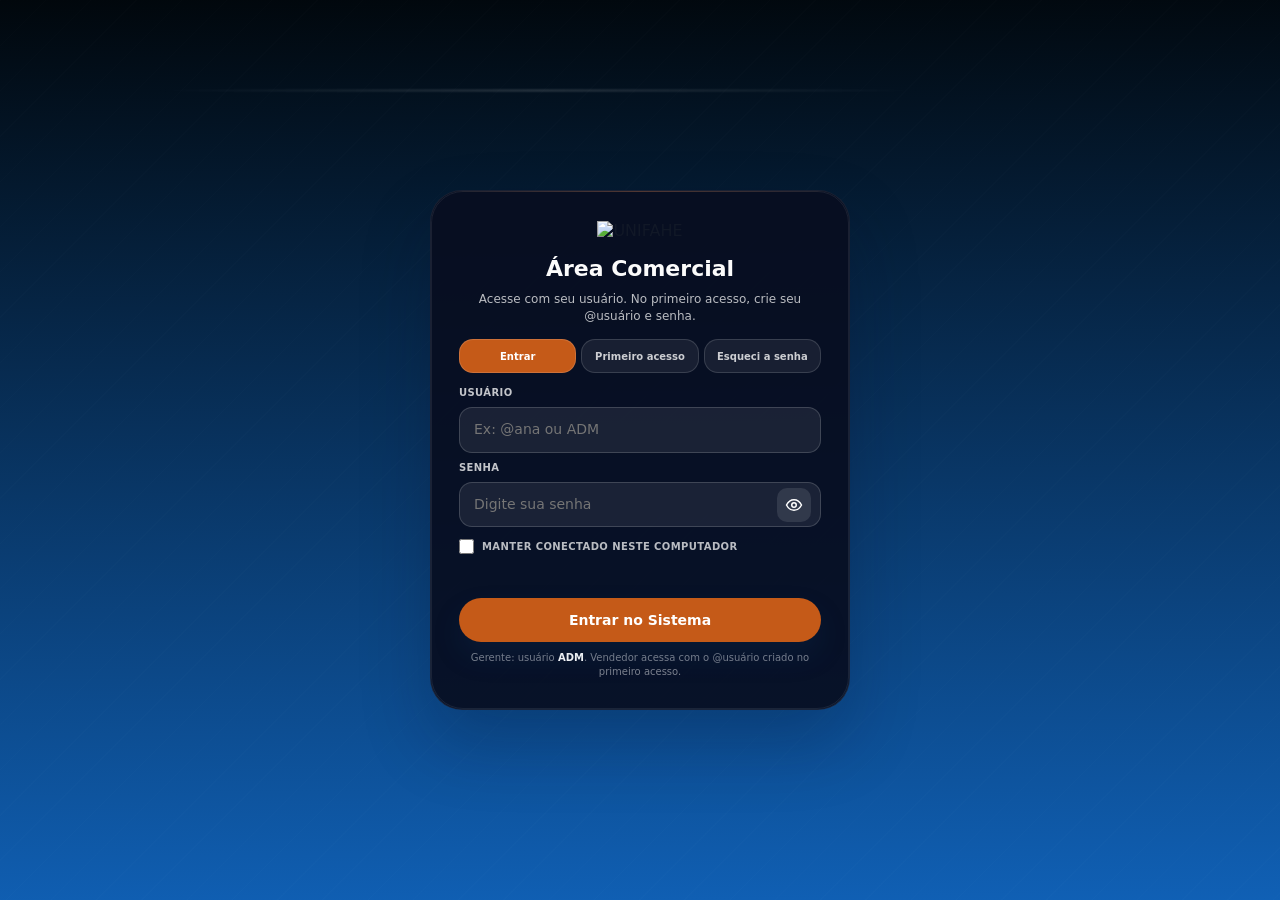
==== commit c76d6c0c: "Update index.html" ====
--- a/index.html
+++ b/index.html
@@ -2141,6 +2141,392 @@
 }
 
 </style>
+
+<style>
+/* ===== PATCH FINAL: SEM DUPLICIDADE + HOME DARK CORRIGIDA + FONTE ÚNICA ===== */
+html, body, button, input, select, textarea, table, th, td, div, span, p, h1, h2, h3, h4, h5, h6 {
+  font-family: system-ui, -apple-system, Segoe UI, Roboto, Arial, sans-serif !important;
+}
+
+body.dark-mode,
+body.theme-dark,
+html.dark-mode body,
+html.theme-dark body {
+  background: #020711 !important;
+  color: #eef6ff !important;
+}
+
+body.dark-mode #homeView,
+body.theme-dark #homeView,
+html.dark-mode #homeView,
+html.theme-dark #homeView {
+  background: linear-gradient(180deg, #020711 0%, #03101f 52%, #020711 100%) !important;
+  color: #eef6ff !important;
+}
+
+body.dark-mode .home-premium-hero,
+body.dark-mode .home-academic-hero,
+body.dark-mode .home-academic-clean,
+body.theme-dark .home-premium-hero,
+body.theme-dark .home-academic-hero,
+body.theme-dark .home-academic-clean,
+html.dark-mode .home-premium-hero,
+html.dark-mode .home-academic-hero,
+html.dark-mode .home-academic-clean,
+html.theme-dark .home-premium-hero,
+html.theme-dark .home-academic-hero,
+html.theme-dark .home-academic-clean {
+  background:
+    radial-gradient(circle at 84% 16%, rgba(255,122,26,.18), transparent 28%),
+    linear-gradient(135deg, #061b30 0%, #082846 60%, #03101f 100%) !important;
+  border-bottom: 3px solid #ff7a1a !important;
+  border-radius: 0 0 28px 28px !important;
+  box-shadow: none !important;
+  color: #ffffff !important;
+}
+
+body.dark-mode .home-premium-content,
+body.dark-mode .home-academic-main,
+body.dark-mode .home-academic-clean-content,
+body.theme-dark .home-premium-content,
+body.theme-dark .home-academic-main,
+body.theme-dark .home-academic-clean-content,
+html.dark-mode .home-premium-content,
+html.dark-mode .home-academic-main,
+html.dark-mode .home-academic-clean-content,
+html.theme-dark .home-premium-content,
+html.theme-dark .home-academic-main,
+html.theme-dark .home-academic-clean-content {
+  background: transparent !important;
+  color: #eef6ff !important;
+}
+
+body.dark-mode .home-section-title h2,
+body.dark-mode .academic-title h2,
+body.theme-dark .home-section-title h2,
+body.theme-dark .academic-title h2,
+html.dark-mode .home-section-title h2,
+html.dark-mode .academic-title h2,
+html.theme-dark .home-section-title h2,
+html.theme-dark .academic-title h2 {
+  color: #ffffff !important;
+}
+
+body.dark-mode .home-action-card,
+body.dark-mode .academic-module-card,
+body.dark-mode .menu-card,
+body.theme-dark .home-action-card,
+body.theme-dark .academic-module-card,
+body.theme-dark .menu-card,
+html.dark-mode .home-action-card,
+html.dark-mode .academic-module-card,
+html.dark-mode .menu-card,
+html.theme-dark .home-action-card,
+html.theme-dark .academic-module-card,
+html.theme-dark .menu-card {
+  background: linear-gradient(180deg, #0b2138 0%, #061326 100%) !important;
+  border: 1px solid rgba(148,163,184,.22) !important;
+  color: #eef6ff !important;
+  box-shadow: 0 18px 38px rgba(0,0,0,.30) !important;
+}
+
+body.dark-mode .home-action-card h3,
+body.dark-mode .academic-module-card strong,
+body.dark-mode .menu-card h3,
+body.theme-dark .home-action-card h3,
+body.theme-dark .academic-module-card strong,
+body.theme-dark .menu-card h3,
+html.dark-mode .home-action-card h3,
+html.dark-mode .academic-module-card strong,
+html.dark-mode .menu-card h3,
+html.theme-dark .home-action-card h3,
+html.theme-dark .academic-module-card strong,
+html.theme-dark .menu-card h3 {
+  color: #ffffff !important;
+}
+
+body.dark-mode .home-action-card p,
+body.dark-mode .academic-module-card span,
+body.theme-dark .home-action-card p,
+body.theme-dark .academic-module-card span,
+html.dark-mode .home-action-card p,
+html.dark-mode .academic-module-card span,
+html.theme-dark .home-action-card p,
+html.theme-dark .academic-module-card span {
+  color: #cbd8e8 !important;
+}
+
+.campanhas-clean-page {
+  min-height: calc(100vh - 40px);
+  padding: 72px 32px 32px 86px;
+  background: transparent;
+}
+
+.campanhas-clean-card {
+  max-width: 900px;
+  min-height: 260px;
+  border-radius: 28px;
+  padding: 34px;
+  background: #ffffff;
+  border: 1px solid #e2e8f0;
+  box-shadow: 0 18px 42px rgba(14,60,109,.08);
+}
+
+.campanhas-clean-card h1 {
+  margin: 0 0 10px;
+  color: #0e3c6d;
+  font-size: 2rem;
+}
+
+.campanhas-clean-card p {
+  margin: 0;
+  color: #64748b;
+  font-size: .98rem;
+}
+
+body.dark-mode #campanhasView,
+body.theme-dark #campanhasView,
+html.dark-mode #campanhasView,
+html.theme-dark #campanhasView {
+  background: linear-gradient(180deg, #020711 0%, #03101f 100%) !important;
+}
+
+body.dark-mode .campanhas-clean-card,
+body.theme-dark .campanhas-clean-card,
+html.dark-mode .campanhas-clean-card,
+html.theme-dark .campanhas-clean-card {
+  background: #07182c !important;
+  border-color: rgba(148,163,184,.22) !important;
+}
+
+body.dark-mode .campanhas-clean-card h1,
+body.theme-dark .campanhas-clean-card h1,
+html.dark-mode .campanhas-clean-card h1,
+html.theme-dark .campanhas-clean-card h1 {
+  color: #ffffff !important;
+}
+
+body.dark-mode .campanhas-clean-card p,
+body.theme-dark .campanhas-clean-card p,
+html.dark-mode .campanhas-clean-card p,
+html.theme-dark .campanhas-clean-card p {
+  color: #a7bad3 !important;
+}
+</style>
+
+
+<style>
+/* ===== AJUSTE FINAL: FONTE ÚNICA + LETRAS MAIORES EM DASHBOARDS E PAINEL ===== */
+html, body, button, input, select, textarea, table, th, td, div, span, p, h1, h2, h3, h4, h5, h6, a, label, small, strong {
+  font-family: system-ui, -apple-system, Segoe UI, Roboto, Arial, sans-serif !important;
+}
+
+/* Dashboard geral */
+#dashboardView,
+#dashboardView * {
+  font-family: system-ui, -apple-system, Segoe UI, Roboto, Arial, sans-serif !important;
+}
+
+#dashboardView .title-area h1 {
+  font-size: 1.42rem !important;
+}
+
+#dashboardView .title-area p {
+  font-size: 0.84rem !important;
+}
+
+#dashboardView .card h3 {
+  font-size: 0.84rem !important;
+  line-height: 1.25 !important;
+}
+
+#dashboardView .value {
+  font-size: 1.28rem !important;
+  line-height: 1.12 !important;
+}
+
+#dashboardView .sub {
+  font-size: 0.74rem !important;
+  line-height: 1.25 !important;
+}
+
+#dashboardView .chart-container h4 {
+  font-size: 0.90rem !important;
+  line-height: 1.25 !important;
+}
+
+#dashboardView .resumo-list,
+#dashboardView .resumo-item,
+#dashboardView .resumo-label,
+#dashboardView .chart-container small,
+#dashboardView .footer-note {
+  font-size: 0.78rem !important;
+  line-height: 1.28 !important;
+}
+
+#dashboardView .dashboard-filter-box label,
+#dashboardView .dashboard-filter-box select,
+#dashboardView .dashboard-filter-box input,
+#dashboardView .dashboard-filter-box button,
+#dashboardView .dashboard-individual-btn {
+  font-size: 0.78rem !important;
+}
+
+/* Dashboard individual */
+#dashboardIndividualView,
+#dashboardIndividualView * {
+  font-family: system-ui, -apple-system, Segoe UI, Roboto, Arial, sans-serif !important;
+}
+
+#dashboardIndividualView .ind-report-title h1 {
+  font-size: 1.30rem !important;
+}
+
+#dashboardIndividualView .ind-report-title p {
+  font-size: 0.82rem !important;
+}
+
+#dashboardIndividualView .ind-panel h3 {
+  font-size: 0.88rem !important;
+  line-height: 1.25 !important;
+}
+
+#dashboardIndividualView .ind-info-subtitle {
+  font-size: 0.72rem !important;
+}
+
+#dashboardIndividualView .ind-stat span {
+  font-size: 0.72rem !important;
+  line-height: 1.2 !important;
+}
+
+#dashboardIndividualView .ind-stat strong {
+  font-size: 1.12rem !important;
+  line-height: 1.12 !important;
+}
+
+#dashboardIndividualView .ind-report-select,
+#dashboardIndividualView .ind-filter-box label,
+#dashboardIndividualView .ind-filter-box select,
+#dashboardIndividualView .ind-filter-box input,
+#dashboardIndividualView .dashboard-voltar-btn {
+  font-size: 0.78rem !important;
+}
+
+/* Dashboard diário */
+#diarioView,
+#diarioView * {
+  font-family: system-ui, -apple-system, Segoe UI, Roboto, Arial, sans-serif !important;
+}
+
+#diarioView .diario-header h2 {
+  font-size: 1.48rem !important;
+}
+
+#diarioView .diario-header p {
+  font-size: 0.92rem !important;
+}
+
+#diarioView .diario-kpi span {
+  font-size: 0.82rem !important;
+}
+
+#diarioView .diario-kpi strong {
+  font-size: 1.52rem !important;
+}
+
+#diarioView .ranking-card small {
+  font-size: 0.76rem !important;
+}
+
+#diarioView .ranking-card h3 {
+  font-size: 1.08rem !important;
+}
+
+#diarioView .ranking-card strong {
+  font-size: 1.34rem !important;
+}
+
+#diarioView .diario-table th,
+#diarioView .diario-table td {
+  font-size: 0.82rem !important;
+  line-height: 1.2 !important;
+}
+
+/* Painel de indicadores */
+#painelIndicadoresView,
+#painelIndicadoresView * {
+  font-family: system-ui, -apple-system, Segoe UI, Roboto, Arial, sans-serif !important;
+}
+
+#painelIndicadoresView .painel-indicadores-header h1,
+#painelIndicadoresView .indicadores-header h1,
+#painelIndicadoresView h1 {
+  font-size: 1.44rem !important;
+}
+
+#painelIndicadoresView .painel-indicadores-header p,
+#painelIndicadoresView .indicadores-header p,
+#painelIndicadoresView p {
+  font-size: 0.88rem !important;
+}
+
+#painelIndicadoresView .painel-indicadores-header span,
+#painelIndicadoresView .indicadores-header span {
+  font-size: 0.76rem !important;
+}
+
+#painelIndicadoresView table,
+#painelIndicadoresView .painel-indicadores-table,
+#painelIndicadoresView .indicadores-table {
+  font-size: clamp(9.5px, 0.72vw, 12.5px) !important;
+}
+
+#painelIndicadoresView th {
+  font-size: clamp(9px, 0.68vw, 12px) !important;
+  line-height: 1.16 !important;
+  padding-top: 5px !important;
+  padding-bottom: 5px !important;
+}
+
+#painelIndicadoresView td {
+  font-size: clamp(9.5px, 0.72vw, 12.5px) !important;
+  line-height: 1.16 !important;
+  padding-top: 4px !important;
+  padding-bottom: 4px !important;
+}
+
+#painelIndicadoresView .btn-primary,
+#painelIndicadoresView button,
+#painelIndicadoresView input,
+#painelIndicadoresView select,
+#painelIndicadoresView label {
+  font-size: 0.82rem !important;
+}
+
+/* Mantém compacto para não criar scroll horizontal/vertical no painel em desktop */
+@media (min-width: 1200px) {
+  #painelIndicadoresView .painel-indicadores-table-wrap,
+  #painelIndicadoresView .indicadores-table-wrap {
+    overflow: hidden !important;
+  }
+}
+
+/* Em telas menores, pode rolar para preservar legibilidade */
+@media (max-width: 1100px) {
+  #dashboardView .value,
+  #diarioView .diario-kpi strong {
+    font-size: 1.22rem !important;
+  }
+
+  #painelIndicadoresView table,
+  #painelIndicadoresView .painel-indicadores-table,
+  #painelIndicadoresView .indicadores-table {
+    font-size: 11px !important;
+  }
+}
+</style>
+
 </head>
 <body>
 <div id="loginOverlay">
@@ -2333,6 +2719,17 @@
 <div class="times-grid" id="timesGridContainer"></div>
 <div class="total-card"><h4>Total Geral Produzido</h4><div class="valor-grande" id="totalGeralValor">R$ 0,00</div></div>
 </div>
+<!-- CAMPANHAS -->
+
+<div class="section-container" id="campanhasView" style="display:none;">
+  <div class="campanhas-clean-page">
+    <div class="campanhas-clean-card">
+      <h1>Campanhas</h1>
+      <p>Área reservada. Nenhuma meta do Painel de Indicadores é puxada ou configurada por aqui.</p>
+    </div>
+  </div>
+</div>
+
 <!-- DASHBOARD -->
 <div class="section-container" id="dashboardView" style="display:none; padding:0; max-width:none;">
 <div class="main-content" style="padding:30px; max-width:100vw;">
@@ -2353,7 +2750,7 @@
 <div class="top-cards" style="display:grid; grid-template-columns:repeat(4,1fr); gap:20px; margin-bottom:30px;">
 <div class="card" style="background:white; padding:20px; border-radius:12px; box-shadow:0 1px 3px rgba(0,0,0,0.1); text-align:center;">
 <div class="card-icon" style="background:#2563eb; width:45px; height:45px; border-radius:50%; display:flex; align-items:center; justify-content:center; color:white; margin:0 auto 15px;"><i class="fas fa-credit-card"></i></div>
-<h3 style="margin:0; color:#64748b; font-size:0.9rem; font-weight:500;">Cartão Mensal</h3>
+<h3 style="margin:0; color:#64748b; font-size:0.9rem; font-weight:500;">Faturado</h3>
 <div class="value" style="font-size:1.8rem; font-weight:bold; margin:10px 0; color:#2563eb;">600.00</div>
 <div class="sub" style="font-size:0.75rem; color:#64748b;">Resultado simbólico</div>
 <button class="card-btn" style="margin-top:15px; width:35px; height:35px; border-radius:8px; border:none; color:white; cursor:pointer; background:#2563eb;"><i class="fas fa-chart-line"></i></button>
@@ -2367,7 +2764,7 @@
 </div>
 <div class="card" style="background:white; padding:20px; border-radius:12px; box-shadow:0 1px 3px rgba(0,0,0,0.1); text-align:center;">
 <div class="card-icon" style="background:#8b5cf6; width:45px; height:45px; border-radius:50%; display:flex; align-items:center; justify-content:center; color:white; margin:0 auto 15px;"><i class="fas fa-credit-card"></i></div>
-<h3 style="margin:0; color:#64748b; font-size:0.9rem; font-weight:500;">Cartão Diário</h3>
+<h3 style="margin:0; color:#64748b; font-size:0.9rem; font-weight:500;">Taxa Boleto</h3>
 <div class="value" style="font-size:1.8rem; font-weight:bold; margin:10px 0; color:#8b5cf6;">600.00</div>
 <div class="sub" style="font-size:0.75rem; color:#64748b;">Resultado simbólico</div>
 <button class="card-btn" style="margin-top:15px; width:35px; height:35px; border-radius:8px; border:none; color:white; cursor:pointer; background:#8b5cf6;"><i class="fas fa-chart-line"></i></button>
@@ -2426,7 +2823,7 @@
                 new Chart(ctxBar, {
                     type: 'bar',
                     data: {
-                        labels: ['Cartão Mensal', 'Matrícula Mensal', 'Cartão Diário', 'Matrícula Diário'],
+                        labels: ['Faturado', 'Matrícula Mensal', 'Taxa Boleto', 'Matrícula Diário'],
                         datasets: [{
                             data: [600, 700, 600, 700],
                             backgroundColor: ['#2563eb', '#22c55e', '#8b5cf6', '#f59e0b'],
@@ -2447,7 +2844,7 @@
                 new Chart(ctxDoughnut, {
                     type: 'doughnut',
                     data: {
-                        labels: ['Cartão M', 'Matrícula M', 'Cartão D', 'Matrícula D'],
+                        labels: ['Faturado', 'Matrícula Mensal', 'Taxa Boleto', 'Matrícula Diário'],
                         datasets: [{
                             data: [600, 700, 600, 700],
                             backgroundColor: ['#2563eb', '#22c55e', '#8b5cf6', '#f59e0b'],
@@ -4417,6 +4814,5524 @@
 
 </script>
 
+
+<!-- ===== PATCH: CAMPANHAS + PAINEL DE INDICADORES ADM ===== -->
+<style>
+/* Barra lateral lisa, viva e sem efeito fosco */
+#sidebar{
+    background:#0b4f8a !important;
+    background-image:linear-gradient(180deg,#0b63ad 0%,#0e3c6d 48%,#073763 100%) !important;
+    border-right:0 !important;
+    box-shadow:10px 0 28px rgba(2,31,64,.24) !important;
+    backdrop-filter:none !important;
+}
+#sidebar .nav-item{
+    background:transparent !important;
+    border:0 !important;
+    color:#fff !important;
+    border-radius:12px !important;
+    margin:5px 14px !important;
+}
+#sidebar .nav-item:hover,
+#sidebar .nav-item.active{
+    background:#ff7a00 !important;
+    color:#fff !important;
+    transform:translateX(4px) !important;
+}
+#sidebar .nav-item.sair{background:#f97316 !important;color:#fff !important;}
+.sidebar-admin-only{display:none;}
+body.usuario-adm .sidebar-admin-only{display:block;}
+body:not(.usuario-adm) .home-admin-only{display:none !important;}
+
+/* Cards novos do início */
+.home-card-campanhas i{background:#fff7ed!important;color:#f97316!important;}
+.home-card-indicadores i{background:#eef2ff!important;color:#0e3c6d!important;}
+
+/* Campanhas */
+#campanhasView,#painelIndicadoresView{
+    display:none;
+    max-width:none!important;
+    width:100%!important;
+    min-height:100vh;
+    padding:28px 34px 36px 82px!important;
+    background:#f4f7fb;
+}
+.campanhas-shell{
+    max-width:1180px;
+    margin:0 auto;
+}
+.campanhas-header{
+    background:linear-gradient(135deg,#063a68,#0b63ad);
+    color:#fff;
+    border-radius:22px;
+    padding:22px 26px;
+    margin-bottom:18px;
+    box-shadow:0 16px 36px rgba(14,60,109,.16);
+}
+.campanhas-header h2{margin:0 0 6px;font-size:1.55rem;}
+.campanhas-header p{margin:0;color:rgba(255,255,255,.78);}
+.campanhas-form{
+    background:#fff;
+    border:1px solid #dbe5f0;
+    border-radius:20px;
+    padding:20px;
+    box-shadow:0 14px 34px rgba(15,23,42,.06);
+}
+.campanhas-grid{
+    display:grid;
+    grid-template-columns:repeat(5,minmax(130px,1fr));
+    gap:12px;
+    margin-bottom:16px;
+}
+.campanhas-grid label,.campanhas-metas label{
+    display:grid;
+    gap:6px;
+    color:#334155;
+    font-size:11px;
+    font-weight:900;
+    text-transform:uppercase;
+    letter-spacing:.04em;
+}
+.campanhas-grid input,.campanhas-grid select,.campanhas-metas input{
+    min-height:40px;
+    border:1px solid #cbd5e1;
+    border-radius:10px;
+    padding:8px 10px;
+    font-weight:700;
+    color:#0f172a;
+}
+.campanhas-metas{
+    display:grid;
+    grid-template-columns:1.3fr repeat(6,1fr);
+    gap:10px;
+    align-items:end;
+    margin-top:12px;
+    padding:12px;
+    border-radius:14px;
+    background:#f8fafc;
+    border:1px solid #e2e8f0;
+}
+.campanhas-actions{display:flex;gap:10px;flex-wrap:wrap;margin-top:18px;}
+.campanhas-actions button,.painel-action-btn{
+    border:none;
+    border-radius:999px;
+    background:#ff7a00;
+    color:#fff;
+    padding:11px 18px;
+    font-weight:900;
+    cursor:pointer;
+    box-shadow:0 12px 26px rgba(249,115,22,.20);
+}
+.campanhas-actions button.secondary,.painel-action-btn.secondary{background:#0e3c6d;}
+
+/* Painel igual planilha da imagem */
+#painelIndicadoresView{
+    background:#ffffff!important;
+    overflow:auto;
+}
+.painel-wrap{
+    max-width:1560px;
+    margin:0 auto;
+    border:2px solid #111;
+    background:#ff6b00;
+    box-shadow:0 18px 42px rgba(15,23,42,.12);
+}
+.painel-toolbar{
+    display:flex;
+    justify-content:space-between;
+    align-items:center;
+    gap:12px;
+    padding:10px 12px;
+    background:#111;
+    color:#fff;
+}
+.painel-toolbar h2{margin:0;font-size:16px;text-transform:uppercase;letter-spacing:.04em;}
+.painel-toolbar-controls{display:flex;align-items:center;gap:8px;flex-wrap:wrap;}
+.painel-toolbar-controls label{font-size:11px;font-weight:900;text-transform:uppercase;display:flex;align-items:center;gap:6px;}
+.painel-toolbar-controls input{height:30px;border-radius:4px;border:1px solid #fff;padding:4px 8px;font-weight:800;}
+.painel-indicadores-grid{
+    display:grid;
+    grid-template-columns:1.05fr 1.48fr 2.98fr;
+    gap:0;
+    background:#111;
+}
+.indicador-table-box{background:#ff6b00;border-right:2px solid #111;overflow:auto;}
+.indicador-table-box:last-child{border-right:0;}
+.indicador-title{
+    background:#111;
+    color:#fff;
+    text-align:center;
+    font-size:12px;
+    font-weight:900;
+    text-transform:uppercase;
+    padding:3px 4px;
+    border:2px solid #fff;
+    border-left:0;
+    border-right:0;
+}
+.indicador-table{
+    width:100%;
+    border-collapse:collapse;
+    table-layout:fixed;
+    font-family:Arial,Helvetica,sans-serif!important;
+}
+.indicador-table th{
+    background:#111!important;
+    color:#fff!important;
+    border:1px solid #843800!important;
+    padding:4px 4px!important;
+    font-size:10px!important;
+    line-height:1!important;
+    text-align:center!important;
+    white-space:nowrap!important;
+}
+.indicador-table td{
+    background:#ff6b00;
+    color:#000;
+    border:1px solid #d15800!important;
+    padding:3px 5px!important;
+    font-size:11px!important;
+    line-height:1.1!important;
+    text-align:center!important;
+    font-weight:800;
+    white-space:nowrap!important;
+    overflow:hidden;
+    text-overflow:ellipsis;
+}
+.indicador-table td.nome{text-align:left!important;max-width:130px;}
+.indicador-table .total-row td{background:#ff6b00!important;border-top:2px solid #111!important;font-weight:900!important;}
+.indicador-table .cell-black{background:#111!important;color:#fff!important;}
+.indicador-table .cell-green{background:#00ff00!important;color:#000!important;}
+.indicador-table .cell-yellow{background:#ffff00!important;color:#000!important;}
+.indicador-table .cell-orange{background:#ff6b00!important;color:#000!important;}
+.indicador-table .cell-white{background:#fff!important;color:#000!important;}
+.indicador-empty-admin{
+    max-width:900px;
+    margin:80px auto;
+    background:#fff;
+    border:1px solid #e2e8f0;
+    border-radius:22px;
+    padding:30px;
+    text-align:center;
+    color:#334155;
+    box-shadow:0 18px 42px rgba(15,23,42,.08);
+}
+@media(max-width:1200px){.painel-indicadores-grid{grid-template-columns:1fr;}.indicador-table-box{border-right:0;border-bottom:2px solid #111}.campanhas-grid,.campanhas-metas{grid-template-columns:1fr 1fr}.campanhas-metas label:first-child{grid-column:1/-1}}
+@media(max-width:700px){#campanhasView,#painelIndicadoresView{padding-left:20px!important;padding-right:20px!important}.campanhas-grid,.campanhas-metas{grid-template-columns:1fr}}
+</style>
+<script>
+(function(){
+    const CAMPANHA_DOC_ID = 'campanhasIndicadores';
+    let campanhaIndicadoresCache = null;
+    function isAdm(){ return !!(window.usuarioLogado && (usuarioLogado.perfil === 'gestor' || usuarioLogado.perfil === 'adm' || usuarioLogado.id === 'ADM' || String(usuarioLogado.usuario||'').toUpperCase()==='ADM')); }
+    function moedaPainel(v){ return new Intl.NumberFormat('pt-BR',{style:'currency',currency:'BRL',minimumFractionDigits:0,maximumFractionDigits:0}).format(Number(v)||0); }
+    function moedaPainelCent(v){ return new Intl.NumberFormat('pt-BR',{style:'currency',currency:'BRL',minimumFractionDigits:2,maximumFractionDigits:2}).format(Number(v)||0); }
+    function pct(v){ if(!isFinite(v)) v=0; return Math.round(v*100)+'%'; }
+    function num(v){ return Math.round(Number(v)||0); }
+    function isoHojePainel(){ return new Date().toISOString().slice(0,10); }
+    function normalizarTipoPainel(t){ return String(t||'').normalize('NFD').replace(/[\u0300-\u036f]/g,'').toUpperCase(); }
+    function parseDataPainel(v){
+        if(!v) return null;
+        if(typeof v.toDate === 'function') return v.toDate();
+        const d = new Date(String(v).length === 10 ? String(v)+'T00:00:00' : v);
+        return isNaN(d) ? null : d;
+    }
+    function vendaISO(v){ const d = parseDataPainel(v && v.dataVenda); return d ? d.toISOString().slice(0,10) : ''; }
+    function diasPeriodo(inicio,fim){
+        const a = new Date((inicio||isoHojePainel())+'T00:00:00');
+        const b = new Date((fim||inicio||isoHojePainel())+'T00:00:00');
+        const total = Math.max(1, Math.floor((b-a)/86400000)+1);
+        const hoje = new Date(isoHojePainel()+'T00:00:00');
+        const decorrido = Math.min(total, Math.max(1, Math.floor((Math.min(hoje,b)-a)/86400000)+1));
+        const restante = Math.max(1, total - decorrido + 1);
+        return {total,decorrido,restante};
+    }
+    function classePct(valor){ if(valor >= 1) return 'cell-green'; if(valor >= .8) return 'cell-yellow'; return 'cell-orange'; }
+    function vendedorUidLocal(nome){ return String(nome||'').normalize('NFD').replace(/[\u0300-\u036f]/g,'').toLowerCase().replace(/[^a-z0-9]+/g,'_').replace(/^_|_$/g,''); }
+    function defaultCampanha(){
+        const hoje = new Date();
+        const inicio = new Date(hoje.getFullYear(), hoje.getMonth(), 1).toISOString().slice(0,10);
+        const fim = new Date(hoje.getFullYear(), hoje.getMonth()+1, 0).toISOString().slice(0,10);
+        const metas = {};
+        (window.VENDEDORES || []).forEach(v => { metas[vendedorUidLocal(v)] = { vendedor:v, metaB:0, metaP:0, metaO:0, objetivoCursos:0, metaValor:0, objetivoValor:0 }; });
+        return { inicio, fim, metas };
+    }
+    async function carregarCampanhaIndicadores(){
+        if(campanhaIndicadoresCache) return campanhaIndicadoresCache;
+        campanhaIndicadoresCache = defaultCampanha();
+        try{
+            const doc = await db.collection('config').doc(CAMPANHA_DOC_ID).get();
+            if(doc.exists){
+                const data = doc.data() || {};
+                campanhaIndicadoresCache = { ...campanhaIndicadoresCache, ...data, metas:{...campanhaIndicadoresCache.metas, ...(data.metas||{})} };
+            }
+        }catch(e){ console.warn('Campanha indicadores não carregou', e); }
+        return campanhaIndicadoresCache;
+    }
+    function garantirViewsExtras(){
+        const conteudo = document.getElementById('conteudoDinamico') || document.getElementById('mainPortal');
+        if(conteudo && !document.getElementById('campanhasView')){
+            const div = document.createElement('div');
+            div.className = 'section-container'; div.id = 'campanhasView';
+            div.innerHTML = '<div class="campanhas-shell"><div class="campanhas-header"><h2>Campanhas</h2><p>Configure período, metas de cursos e metas de cartão/quitado usadas no Painel de Indicadores.</p></div><div class="campanhas-form"><div class="campanhas-grid"><label>Início da campanha<input id="campanhaIndInicio" type="date"></label><label>Fim da campanha<input id="campanhaIndFim" type="date"></label><label>Aplicar meta B padrão<input id="campanhaPadraoB" type="number" step="1" value="0"></label><label>Aplicar meta P padrão<input id="campanhaPadraoP" type="number" step="1" value="0"></label><label>Aplicar meta O padrão<input id="campanhaPadraoO" type="number" step="1" value="0"></label></div><div class="campanhas-actions"><button type="button" onclick="aplicarMetasPadraoCampanha()">Aplicar metas padrão</button><button class="secondary" type="button" onclick="salvarCampanhaIndicadores()">Salvar campanha</button><button class="secondary" type="button" onclick="navegarPara(\'PAINEL_INDICADORES\')">Abrir painel</button></div><div id="campanhasMetasContainer"></div></div></div>';
+            conteudo.appendChild(div);
+        }
+        if(conteudo && !document.getElementById('painelIndicadoresView')){
+            const div = document.createElement('div');
+            div.className = 'section-container'; div.id = 'painelIndicadoresView';
+            div.innerHTML = '<div class="painel-wrap"><div class="painel-toolbar"><h2>Painel de Indicadores</h2><div class="painel-toolbar-controls"><label>Data base <input id="painelDataBase" type="date" onchange="carregarPainelIndicadores()"></label><button class="painel-action-btn" type="button" onclick="carregarPainelIndicadores()">Atualizar</button><button class="painel-action-btn secondary" type="button" onclick="navegarPara(\'CAMPANHAS\')">Campanhas</button></div></div><div class="painel-indicadores-grid"><div class="indicador-table-box"><div class="indicador-title">META</div><table class="indicador-table" id="tabelaMetaIndicadores"></table></div><div class="indicador-table-box"><div class="indicador-title">PROJEÇÃO DA MENSAL</div><table class="indicador-table" id="tabelaProjecaoIndicadores"></table></div><div class="indicador-table-box"><div class="indicador-title">CARTÃO / QUITADO</div><table class="indicador-table" id="tabelaCartaoIndicadores"></table></div></div></div>';
+            conteudo.appendChild(div);
+        }
+    }
+    function garantirSidebarExtras(){
+        const sidebar = document.getElementById('sidebar'); if(!sidebar) return;
+        if(!sidebar.querySelector('[data-extra="campanhas"]')){
+            const sair = sidebar.querySelector('.nav-item.sair');
+            const html = '<div class="nav-item sidebar-admin-only" data-extra="campanhas" onclick="navegarPara(\'CAMPANHAS\')">Campanhas</div><div class="nav-item sidebar-admin-only" data-extra="painel" onclick="navegarPara(\'PAINEL_INDICADORES\')">Painel de Indicadores</div>';
+            if(sair) sair.insertAdjacentHTML('beforebegin', html); else sidebar.insertAdjacentHTML('beforeend', html);
+        }
+    }
+    function garantirHomeCardsExtras(){
+        const grid = document.querySelector('.home-academic-grid') || document.querySelector('.home-premium-grid') || document.querySelector('.menu-dashboard-grid');
+        if(!grid || grid.querySelector('[data-home-extra="campanhas"]')) return;
+        const cardCamp = document.createElement('div');
+        cardCamp.className = grid.classList.contains('home-academic-grid') ? 'academic-module-card home-card-campanhas home-admin-only' : 'menu-card home-action-card home-card-campanhas home-admin-only';
+        cardCamp.dataset.homeExtra = 'campanhas'; cardCamp.onclick = () => window.navegarPara('CAMPANHAS');
+        cardCamp.innerHTML = grid.classList.contains('home-academic-grid') ? '<i>CP</i><strong>Campanhas</strong><span>Configure período, metas de cursos e metas de faturamento.</span>' : '<span>🎯</span><h3>Campanhas</h3><p>Configure período e metas para alimentar o painel.</p>';
+        const cardPainel = document.createElement('div');
+        cardPainel.className = grid.classList.contains('home-academic-grid') ? 'academic-module-card home-card-indicadores home-admin-only' : 'menu-card home-action-card home-card-indicadores home-admin-only';
+        cardPainel.dataset.homeExtra = 'painel'; cardPainel.onclick = () => window.navegarPara('PAINEL_INDICADORES');
+        cardPainel.innerHTML = grid.classList.contains('home-academic-grid') ? '<i>PI</i><strong>Painel de Indicadores</strong><span>Planilha visual com meta, projeção mensal, gap diário e mensal.</span>' : '<span>📈</span><h3>Painel de Indicadores</h3><p>Visão administrativa no modelo da planilha.</p>';
+        grid.appendChild(cardCamp); grid.appendChild(cardPainel);
+    }
+    function atualizarPermissaoVisual(){ document.body.classList.toggle('usuario-adm', isAdm()); }
+    function renderCampanhas(){
+        const c = campanhaIndicadoresCache || defaultCampanha();
+        const inicio = document.getElementById('campanhaIndInicio'); const fim = document.getElementById('campanhaIndFim');
+        if(inicio) inicio.value = c.inicio || ''; if(fim) fim.value = c.fim || '';
+        const cont = document.getElementById('campanhasMetasContainer'); if(!cont) return;
+        cont.innerHTML = '';
+        (window.VENDEDORES || []).slice().sort().forEach(v => {
+            const id = vendedorUidLocal(v); const m = c.metas[id] || { vendedor:v, metaB:0, metaP:0, metaO:0, objetivoCursos:0, metaValor:0, objetivoValor:0 };
+            const row = document.createElement('div'); row.className = 'campanhas-metas'; row.dataset.vendedorId = id; row.dataset.vendedor = v;
+            row.innerHTML = '<label>Vendedor<input value="'+v.replace(/"/g,'&quot;')+'" disabled></label><label>Meta B<input class="meta-b" type="number" step="1" value="'+(m.metaB||0)+'"></label><label>Meta P<input class="meta-p" type="number" step="1" value="'+(m.metaP||0)+'"></label><label>Meta O<input class="meta-o" type="number" step="1" value="'+(m.metaO||0)+'"></label><label>Objetivo cursos<input class="objetivo-cursos" type="number" step="1" value="'+(m.objetivoCursos||0)+'"></label><label>Meta valor<input class="meta-valor" type="number" step="0.01" value="'+(m.metaValor||0)+'"></label><label>Objetivo valor<input class="objetivo-valor" type="number" step="0.01" value="'+(m.objetivoValor||0)+'"></label>';
+            cont.appendChild(row);
+        });
+    }
+    window.aplicarMetasPadraoCampanha = function(){
+        const b = Number(document.getElementById('campanhaPadraoB')?.value)||0, p = Number(document.getElementById('campanhaPadraoP')?.value)||0, o = Number(document.getElementById('campanhaPadraoO')?.value)||0;
+        document.querySelectorAll('#campanhasMetasContainer .campanhas-metas').forEach(row => {
+            row.querySelector('.meta-b').value = b; row.querySelector('.meta-p').value = p; row.querySelector('.meta-o').value = o;
+            if(!Number(row.querySelector('.objetivo-cursos').value)) row.querySelector('.objetivo-cursos').value = o || p || b || 0;
+        });
+    };
+    window.salvarCampanhaIndicadores = async function(){
+        const metas = {};
+        document.querySelectorAll('#campanhasMetasContainer .campanhas-metas').forEach(row => {
+            const id = row.dataset.vendedorId;
+            metas[id] = { vendedor:row.dataset.vendedor, metaB:Number(row.querySelector('.meta-b').value)||0, metaP:Number(row.querySelector('.meta-p').value)||0, metaO:Number(row.querySelector('.meta-o').value)||0, objetivoCursos:Number(row.querySelector('.objetivo-cursos').value)||0, metaValor:Number(row.querySelector('.meta-valor').value)||0, objetivoValor:Number(row.querySelector('.objetivo-valor').value)||0 };
+        });
+        campanhaIndicadoresCache = { inicio:document.getElementById('campanhaIndInicio')?.value || '', fim:document.getElementById('campanhaIndFim')?.value || '', metas };
+        try{ await db.collection('config').doc(CAMPANHA_DOC_ID).set(campanhaIndicadoresCache); if(typeof toast==='function') toast('Campanha salva.'); }catch(e){ console.error(e); if(typeof toast==='function') toast('Erro ao salvar campanha','error'); }
+    };
+    function vendasPeriodo(c){
+        const lista = window.vendasCache || [];
+        return lista.filter(v => { const iso = vendaISO(v); return iso && (!c.inicio || iso >= c.inicio) && (!c.fim || iso <= c.fim); });
+    }
+    function montarLinhasIndicadores(){
+        const c = campanhaIndicadoresCache || defaultCampanha(); const dias = diasPeriodo(c.inicio, c.fim); const vendas = vendasPeriodo(c);
+        const porVend = {};
+        (window.VENDEDORES || []).forEach(v => porVend[v] = { vendedor:v, cursos:0, cartaoQuitado:0 });
+        vendas.forEach(v => {
+            const nome = v.vendedor || 'Sem vendedor'; if(!porVend[nome]) porVend[nome] = { vendedor:nome, cursos:0, cartaoQuitado:0 };
+            porVend[nome].cursos += Number(v.quantidadeCursos)||1;
+            const tipo = normalizarTipoPainel(v.tipo);
+            if(tipo.includes('CARTAO') || tipo.includes('VISTA') || tipo.includes('QUITADO')) porVend[nome].cartaoQuitado += Number(v.valor)||0;
+        });
+        return Object.values(porVend).map(item => {
+            const m = (c.metas || {})[vendedorUidLocal(item.vendedor)] || {};
+            const objetivoCursos = Number(m.objetivoCursos)||0, metaValor = Number(m.metaValor)||0, objetivoValor = Number(m.objetivoValor)||metaValor||0;
+            const projCursosAbs = dias.decorrido ? (item.cursos/dias.decorrido)*dias.total : 0;
+            const realCursos = objetivoCursos ? item.cursos/objetivoCursos : 0;
+            const projCursos = objetivoCursos ? projCursosAbs/objetivoCursos : 0;
+            const gapMesCursos = item.cursos - objetivoCursos;
+            const esperadoCursosHoje = objetivoCursos ? (objetivoCursos/dias.total)*dias.decorrido : 0;
+            const gapDiaCursos = item.cursos - esperadoCursosHoje;
+            const diariaCursos = objetivoCursos ? Math.max(0,(objetivoCursos-item.cursos)/dias.restante) : 0;
+            const projValorAbs = dias.decorrido ? (item.cartaoQuitado/dias.decorrido)*dias.total : 0;
+            const realValor = objetivoValor ? item.cartaoQuitado/objetivoValor : 0;
+            const projValor = objetivoValor ? projValorAbs/objetivoValor : 0;
+            const gapMesValor = item.cartaoQuitado - objetivoValor;
+            const esperadoValorHoje = objetivoValor ? (objetivoValor/dias.total)*dias.decorrido : 0;
+            const gapDiaValor = item.cartaoQuitado - esperadoValorHoje;
+            const diariaValor = objetivoValor ? Math.max(0,(objetivoValor-item.cartaoQuitado)/dias.restante) : 0;
+            return { vendedor:item.vendedor, metaB:Number(m.metaB)||0, metaP:Number(m.metaP)||0, metaO:Number(m.metaO)||0, cursos:item.cursos, objetivoCursos, realCursos, projCursos, gapMesCursos, gapDiaCursos, diariaCursos, metaValor, realizadoValor:item.cartaoQuitado, objetivoValor, realValor, projValor, gapMesValor, gapDiaValor, diariaValor };
+        });
+    }
+    function soma(linhas,campo){ return linhas.reduce((a,b)=>a+(Number(b[campo])||0),0); }
+    window.carregarPainelIndicadores = carregarPainelIndicadores = async function(){
+        garantirViewsExtras(); atualizarPermissaoVisual();
+        if(!isAdm()){
+            const view = document.getElementById('painelIndicadoresView'); if(view) view.innerHTML = '<div class="indicador-empty-admin"><h2>Acesso restrito ao ADM</h2><p>O Painel de Indicadores aparece somente para o usuário administrador.</p></div>';
+            return;
+        }
+        await carregarCampanhaIndicadores();
+        const dataBase = document.getElementById('painelDataBase'); if(dataBase && !dataBase.value) dataBase.value = isoHojePainel();
+        const linhas = montarLinhasIndicadores();
+        const metaTable = document.getElementById('tabelaMetaIndicadores');
+        const projTable = document.getElementById('tabelaProjecaoIndicadores');
+        const cartaoTable = document.getElementById('tabelaCartaoIndicadores');
+        if(metaTable){
+            metaTable.innerHTML = '<thead><tr><th>META</th><th>B</th><th>P</th><th>O</th><th>VENDEDOR</th></tr></thead><tbody>'+linhas.map(l => '<tr><td>'+num(l.metaB)+'</td><td>'+num(l.metaB)+'</td><td>'+num(l.metaP)+'</td><td>'+num(l.metaO)+'</td><td class="nome">'+l.vendedor+'</td></tr>').join('')+'<tr class="total-row"><td>'+num(soma(linhas,'metaB'))+'</td><td>'+num(soma(linhas,'metaB'))+'</td><td>'+num(soma(linhas,'metaP'))+'</td><td>'+num(soma(linhas,'metaO'))+'</td><td class="nome">Total geral</td></tr></tbody>';
+        }
+        if(projTable){
+            const totalCursos = soma(linhas,'cursos'), totalObj = soma(linhas,'objetivoCursos'), realTotal = totalObj ? totalCursos/totalObj : 0;
+            projTable.innerHTML = '<thead><tr><th>CURSOS</th><th>OBJETIVO</th><th>REAL</th><th>PROJEÇÃO</th><th>GAP MÊS</th><th>GAP DIA</th><th>DIÁRIA</th></tr></thead><tbody>'+linhas.map(l => '<tr><td class="cell-black">'+num(l.cursos)+'</td><td>'+num(l.objetivoCursos)+'</td><td class="'+classePct(l.realCursos)+'">'+pct(l.realCursos)+'</td><td class="'+classePct(l.projCursos)+'">'+pct(l.projCursos)+'</td><td>'+num(l.gapMesCursos)+'</td><td>'+num(l.gapDiaCursos)+'</td><td>'+num(l.diariaCursos)+'</td></tr>').join('')+'<tr class="total-row"><td class="cell-black">'+num(totalCursos)+'</td><td>'+num(totalObj)+'</td><td>'+pct(realTotal)+'</td><td>'+pct(realTotal)+'</td><td>'+num(totalCursos-totalObj)+'</td><td>0</td><td>0</td></tr></tbody>';
+        }
+        if(cartaoTable){
+            const totalMeta = soma(linhas,'metaValor'), totalReal = soma(linhas,'realizadoValor'), totalObjV = soma(linhas,'objetivoValor'), realTotalV = totalObjV ? totalReal/totalObjV : 0;
+            cartaoTable.innerHTML = '<thead><tr><th>VENDEDOR</th><th>META</th><th>REALIZADO</th><th>OBJETIVO</th><th>REAL %</th><th>PROJ</th><th>GAP MÊS</th><th>GAP DIA</th><th>DIÁRIA</th></tr></thead><tbody>'+linhas.map(l => '<tr><td class="nome">'+l.vendedor+'</td><td>'+moedaPainel(l.metaValor)+'</td><td class="cell-black">'+moedaPainel(l.realizadoValor)+'</td><td>'+moedaPainel(l.objetivoValor)+'</td><td class="'+classePct(l.realValor)+'">'+pct(l.realValor)+'</td><td class="'+classePct(l.projValor)+'">'+pct(l.projValor)+'</td><td>'+moedaPainelCent(l.gapMesValor)+'</td><td>'+moedaPainelCent(l.gapDiaValor)+'</td><td>'+moedaPainel(l.diariaValor)+'</td></tr>').join('')+'<tr class="total-row"><td class="nome">Total geral</td><td>'+moedaPainel(totalMeta)+'</td><td class="cell-black">'+moedaPainel(totalReal)+'</td><td>'+moedaPainel(totalObjV)+'</td><td>'+pct(realTotalV)+'</td><td>'+pct(realTotalV)+'</td><td>'+moedaPainelCent(totalReal-totalObjV)+'</td><td>R$ 0,00</td><td>R$ 0</td></tr></tbody>';
+        }
+    };
+    const navOriginalPainel = window.navegarPara;
+    window.navegarPara = async function(section){
+        garantirViewsExtras(); garantirSidebarExtras(); garantirHomeCardsExtras(); atualizarPermissaoVisual();
+        if(section === 'CAMPANHAS' || section === 'PAINEL_INDICADORES'){
+            if(!isAdm()){ if(typeof toast==='function') toast('Área disponível somente para ADM.','error'); return; }
+            document.getElementById('homeView').style.display='none';
+            ['vendasView','timesView','dashboardView','dashboardIndividualView','diarioView','campanhasView','painelIndicadoresView'].forEach(id => { const el=document.getElementById(id); if(el) el.style.display='none'; });
+            if(section === 'CAMPANHAS'){ const el=document.getElementById('campanhasView'); if(el) el.style.display='block'; await carregarCampanhaIndicadores(); renderCampanhas(); }
+            if(section === 'PAINEL_INDICADORES'){ const el=document.getElementById('painelIndicadoresView'); if(el) el.style.display='block'; await carregarCampanhaIndicadores(); await carregarPainelIndicadores(); }
+            document.getElementById('sidebar')?.classList.remove('open'); document.getElementById('toggleSidebarBtn')?.classList.remove('open');
+            return;
+        }
+        if(typeof navOriginalPainel === 'function') return navOriginalPainel(section);
+    };
+    const iniciarOriginalPainel = window.iniciarSessao;
+    window.iniciarSessao = async function(){
+        const r = iniciarOriginalPainel ? await iniciarOriginalPainel.apply(this, arguments) : undefined;
+        garantirViewsExtras(); garantirSidebarExtras(); garantirHomeCardsExtras(); atualizarPermissaoVisual();
+        return r;
+    };
+    function initPainelPatch(){ garantirViewsExtras(); garantirSidebarExtras(); garantirHomeCardsExtras(); atualizarPermissaoVisual(); }
+    if(document.readyState === 'loading') document.addEventListener('DOMContentLoaded', initPainelPatch); else initPainelPatch();
+})();
+</script>
+
+
+
+<!-- ===== PATCH FINAL: VENDEDORES FIXOS NO PAINEL + TEMA CLARO/ESCURO GLOBAL ===== -->
+<style>
+/* Botão de tema */
+.theme-toggle-wrap{margin:10px 14px 4px;padding:10px;border-radius:16px;background:#08345f;border:1px solid rgba(255,255,255,.14)}
+.theme-toggle-btn{width:100%;border:0;border-radius:999px;padding:10px 12px;cursor:pointer;font-size:12px;font-weight:900;background:#ff7a00;color:#fff;box-shadow:0 10px 22px rgba(0,0,0,.18)}
+.theme-toggle-btn:hover{filter:brightness(1.07)}
+
+/* Painel mais organizado */
+#painelIndicadoresView{background:#eef3f8!important;padding:22px 24px 34px 82px!important;}
+.painel-wrap{max-width:calc(100vw - 120px)!important;border-radius:12px!important;overflow:hidden!important;border:3px solid #111!important;background:#ff6b00!important;}
+.painel-toolbar{min-height:52px!important;padding:12px 16px!important;}
+.painel-toolbar h2{font-size:18px!important;}
+.painel-toolbar-controls input{background:#fff!important;color:#111!important;}
+.painel-indicadores-grid{grid-template-columns:minmax(285px,.95fr) minmax(440px,1.35fr) minmax(675px,2.2fr)!important;overflow-x:auto!important;}
+.indicador-table-box{min-width:0!important;}
+.indicador-table{table-layout:fixed!important;}
+#tabelaMetaIndicadores th:nth-child(5),#tabelaMetaIndicadores td:nth-child(5){width:128px!important;}
+#tabelaProjecaoIndicadores th,#tabelaProjecaoIndicadores td{width:64px!important;}
+#tabelaCartaoIndicadores th,#tabelaCartaoIndicadores td{width:76px!important;}
+#tabelaCartaoIndicadores th:first-child,#tabelaCartaoIndicadores td:first-child{width:130px!important;}
+.indicador-table td.nome{font-size:11px!important;font-weight:900!important;}
+.indicador-table tbody tr:hover td{filter:brightness(.96);}
+.indicador-table .total-row td{position:sticky;bottom:0;z-index:2;}
+.painel-legenda{display:flex;gap:8px;flex-wrap:wrap;align-items:center;font-size:11px;font-weight:900;color:#fff;opacity:.9}.painel-legenda span{padding:4px 7px;border-radius:999px;background:rgba(255,255,255,.14)}
+
+/* Campanhas mais legível */
+.campanhas-shell{max-width:1280px!important}.campanhas-form{padding:22px!important}.campanhas-metas{grid-template-columns:1.5fr repeat(6,minmax(105px,1fr))!important}.campanhas-metas label:first-child input{background:#eef6ff!important;color:#0e3c6d!important;font-weight:900!important;}
+
+/* Tema escuro global */
+body.theme-dark{background:#07111f!important;color:#e5edf8!important;}
+body.theme-dark #homeView,
+body.theme-dark #vendasView,
+body.theme-dark #diarioView,
+body.theme-dark #timesView,
+body.theme-dark #dashboardView,
+body.theme-dark #dashboardIndividualView,
+body.theme-dark #campanhasView,
+body.theme-dark #painelIndicadoresView{background:#07111f!important;color:#e5edf8!important;}
+body.theme-dark .form-card,
+body.theme-dark .table-wrapper,
+body.theme-dark .dashboard-card,
+body.theme-dark .dashboard-table,
+body.theme-dark .card,
+body.theme-dark .chart-container,
+body.theme-dark .dashboard-mini-card,
+body.theme-dark .dashboard-individual-panel,
+body.theme-dark .ind-panel,
+body.theme-dark .diario-kpi,
+body.theme-dark .diario-table-card,
+body.theme-dark .campanhas-form,
+body.theme-dark .home-academic-card,
+body.theme-dark .academic-module-card,
+body.theme-dark .home-academic-footer-strip div,
+body.theme-dark .home-info-strip div,
+body.theme-dark .home-action-card,
+body.theme-dark .modal-card{background:#0f1f33!important;color:#e5edf8!important;border-color:#203a59!important;box-shadow:0 18px 44px rgba(0,0,0,.34)!important;}
+body.theme-dark input,
+body.theme-dark select,
+body.theme-dark textarea{background:#0b1728!important;color:#eef6ff!important;border-color:#294766!important;}
+body.theme-dark option{background:#0f1f33!important;color:#eef6ff!important;}
+body.theme-dark label,
+body.theme-dark .field label,
+body.theme-dark .form-title,
+body.theme-dark h1,
+body.theme-dark h2,
+body.theme-dark h3,
+body.theme-dark h4,
+body.theme-dark strong{color:#f8fbff!important;}
+body.theme-dark p,
+body.theme-dark small,
+body.theme-dark span,
+body.theme-dark .sub,
+body.theme-dark .login-help,
+body.theme-dark .title-area p,
+body.theme-dark .ind-report-title p{color:#b9c7d8!important;}
+body.theme-dark .btn-primary,
+body.theme-dark .dashboard-individual-btn,
+body.theme-dark .dashboard-voltar-btn,
+body.theme-dark .painel-action-btn,
+body.theme-dark .campanhas-actions button{background:linear-gradient(135deg,#ff8a1d,#d66500)!important;color:#fff!important;}
+body.theme-dark table td{background:#0f1f33!important;color:#e5edf8!important;border-color:#203a59!important;}
+body.theme-dark table th{background:#102f5f!important;color:#fff!important;border-color:#203a59!important;}
+body.theme-dark .vendas-filter-row th{background:#0b1728!important;}
+body.theme-dark .diario-table tr.top1 td,
+body.theme-dark .diario-table tr.top2 td,
+body.theme-dark .diario-table tr.top3 td{background:#152b45!important;}
+body.theme-dark .sidebar-open-btn{background:#ff7a00!important;}
+body.theme-dark #sidebar{background:linear-gradient(180deg,#061727 0%,#0e3c6d 60%,#ff7a00 180%)!important;}
+body.theme-dark .theme-toggle-wrap{background:#061727!important;}
+body.theme-dark .theme-toggle-btn{background:#e5edf8!important;color:#061727!important;}
+
+/* No painel, o tema escuro também muda visual, mas mantém contraste de planilha */
+body.theme-dark .painel-wrap{background:#132033!important;border-color:#ff8a1d!important;}
+body.theme-dark .painel-toolbar,
+body.theme-dark .indicador-title,
+body.theme-dark .indicador-table th{background:#020812!important;color:#fff!important;border-color:#ff8a1d!important;}
+body.theme-dark .indicador-table-box{background:#132033!important;border-color:#ff8a1d!important;}
+body.theme-dark .indicador-table td{background:#17263c!important;color:#f8fbff!important;border-color:#284968!important;}
+body.theme-dark .indicador-table .cell-black{background:#020812!important;color:#fff!important;}
+body.theme-dark .indicador-table .cell-green{background:#22c55e!important;color:#03120a!important;}
+body.theme-dark .indicador-table .cell-yellow{background:#facc15!important;color:#111!important;}
+body.theme-dark .indicador-table .cell-orange{background:#f97316!important;color:#111!important;}
+body.theme-dark .indicador-table .total-row td{background:#0b1728!important;color:#fff!important;}
+
+body.theme-light{background:#f5f7fb!important;color:#111827!important;}
+@media(max-width:1200px){.painel-wrap{max-width:calc(100vw - 48px)!important}.painel-indicadores-grid{display:block!important}.indicador-table-box{margin-bottom:10px!important;border-right:0!important}.campanhas-metas{grid-template-columns:1fr 1fr!important}}
+@media(max-width:700px){#painelIndicadoresView{padding-left:18px!important;padding-right:18px!important}.painel-wrap{max-width:100%!important}.painel-toolbar{align-items:flex-start!important;flex-direction:column!important}.campanhas-metas{grid-template-columns:1fr!important}}
+</style>
+<script>
+(function(){
+    const VENDEDORES_FIXOS_PAINEL = [
+        'Alana Santos','Amanda Prado','Ana Flávia','Ana Luiza','Beatriz Cunha','Bianca Domingues','Bruna Moraes','Cauê Galates',
+        'Daniela Moura','Fabiana Godoy','Fernanda Lima','Francielen Ribeiro','Gabriel Gorgonio','Gabrielle Andrade','Giseli de Jesus','Kevyn Barros',
+        'Lara Baptista','Letícia Goretti','Leticia Pereira','Letícia Vieira','Lucas Eduardo','Maria Laura','Nathália','Raíssa Fontoura',
+        'Stefani Gomes','Tainá Silva','Washington'
+    ];
+    const CAMPANHA_DOC_ID_FINAL = 'campanhasIndicadores';
+    let campanhaFinalCache = null;
+
+    function getVendedoresPainel(){
+        try{ if(typeof VENDEDORES !== 'undefined' && Array.isArray(VENDEDORES) && VENDEDORES.length) return VENDEDORES.slice(); }catch(e){}
+        return VENDEDORES_FIXOS_PAINEL.slice();
+    }
+    function uidVendedor(nome){ return String(nome||'').normalize('NFD').replace(/[\u0300-\u036f]/g,'').toLowerCase().replace(/[^a-z0-9]+/g,'_').replace(/^_|_$/g,''); }
+    function hojeISOFinal(){ return new Date().toISOString().slice(0,10); }
+    function parseDataFinal(v){ if(!v) return null; if(typeof v.toDate === 'function') return v.toDate(); const d=new Date(String(v).length===10?String(v)+'T00:00:00':v); return isNaN(d)?null:d; }
+    function isoVendaFinal(v){ const d=parseDataFinal(v&&v.dataVenda); return d?d.toISOString().slice(0,10):''; }
+    function fmtMoeda0(v){ return new Intl.NumberFormat('pt-BR',{style:'currency',currency:'BRL',maximumFractionDigits:0,minimumFractionDigits:0}).format(Number(v)||0); }
+    function fmtMoeda2(v){ return new Intl.NumberFormat('pt-BR',{style:'currency',currency:'BRL',maximumFractionDigits:2,minimumFractionDigits:2}).format(Number(v)||0); }
+    function pctFinal(v){ return Math.round((isFinite(v)?v:0)*100)+'%'; }
+    function n0(v){ return Math.round(Number(v)||0); }
+    function tipoNormalizado(v){ return String(v||'').normalize('NFD').replace(/[\u0300-\u036f]/g,'').toUpperCase(); }
+    function classePctFinal(v){ if(v>=1) return 'cell-green'; if(v>=.8) return 'cell-yellow'; return 'cell-orange'; }
+    function defaultCampanhaFinal(){
+        const h=new Date();
+        const inicio=new Date(h.getFullYear(),h.getMonth(),1).toISOString().slice(0,10);
+        const fim=new Date(h.getFullYear(),h.getMonth()+1,0).toISOString().slice(0,10);
+        const metas={};
+        getVendedoresPainel().forEach(v=>{ metas[uidVendedor(v)]={vendedor:v,metaB:0,metaP:0,metaO:0,objetivoCursos:0,metaValor:0,objetivoValor:0}; });
+        return {inicio,fim,metas};
+    }
+    async function carregarCampanhaFinal(force){
+        if(campanhaFinalCache && !force) return campanhaFinalCache;
+        campanhaFinalCache = defaultCampanhaFinal();
+        try{
+            const doc=await db.collection('config').doc(CAMPANHA_DOC_ID_FINAL).get();
+            if(doc.exists){ const data=doc.data()||{}; campanhaFinalCache={...campanhaFinalCache,...data,metas:{...campanhaFinalCache.metas,...(data.metas||{})}}; }
+        }catch(e){ console.warn('Não carregou campanha de indicadores', e); }
+        // garante que todo vendedor sempre exista, mesmo sem venda e mesmo se o documento antigo não tiver ele
+        getVendedoresPainel().forEach(v=>{ const id=uidVendedor(v); campanhaFinalCache.metas[id]={vendedor:v,metaB:0,metaP:0,metaO:0,objetivoCursos:0,metaValor:0,objetivoValor:0,...(campanhaFinalCache.metas[id]||{})}; });
+        return campanhaFinalCache;
+    }
+    function diasCampanha(c){
+        const ini=new Date((c.inicio||hojeISOFinal())+'T00:00:00');
+        const fim=new Date((c.fim||c.inicio||hojeISOFinal())+'T00:00:00');
+        const total=Math.max(1,Math.floor((fim-ini)/86400000)+1);
+        const hoje=new Date(hojeISOFinal()+'T00:00:00');
+        const usado=new Date(Math.min(Math.max(hoje.getTime(),ini.getTime()),fim.getTime()));
+        const decorrido=Math.min(total,Math.max(1,Math.floor((usado-ini)/86400000)+1));
+        const restante=Math.max(1,total-decorrido+1);
+        return {total,decorrido,restante};
+    }
+    function vendasDaCampanha(c){
+        const lista=(window.vendasCache||[]);
+        return lista.filter(v=>{ const iso=isoVendaFinal(v); return iso && (!c.inicio||iso>=c.inicio) && (!c.fim||iso<=c.fim); });
+    }
+    function montarLinhasFinal(){
+        const c=campanhaFinalCache||defaultCampanhaFinal();
+        const dias=diasCampanha(c);
+        const porVend={};
+        getVendedoresPainel().forEach(v=>{ porVend[v]={vendedor:v,cursos:0,cartaoQuitado:0}; });
+        vendasDaCampanha(c).forEach(v=>{
+            const nome=v.vendedor||'Sem vendedor';
+            if(!porVend[nome]) porVend[nome]={vendedor:nome,cursos:0,cartaoQuitado:0};
+            porVend[nome].cursos += Number(v.quantidadeCursos)||1;
+            const tipo=tipoNormalizado(v.tipo);
+            // Cartão / Quitado: soma cartão, à vista e registros marcados como quitado.
+            if(tipo.includes('CARTAO') || tipo.includes('CARTÃO') || tipo.includes('VISTA') || tipo.includes('QUITADO')) porVend[nome].cartaoQuitado += Number(v.valor)||0;
+        });
+        return getVendedoresPainel().map(nome=>{
+            const item=porVend[nome]||{vendedor:nome,cursos:0,cartaoQuitado:0};
+            const m=(c.metas||{})[uidVendedor(nome)]||{};
+            const objetivoCursos=Number(m.objetivoCursos)||0;
+            const metaValor=Number(m.metaValor)||0;
+            const objetivoValor=Number(m.objetivoValor)||metaValor||0;
+            const projCursosAbs=dias.decorrido?(item.cursos/dias.decorrido)*dias.total:0;
+            const realCursos=objetivoCursos?item.cursos/objetivoCursos:0;
+            const projCursos=objetivoCursos?projCursosAbs/objetivoCursos:0;
+            const esperadoCursos=objetivoCursos?(objetivoCursos/dias.total)*dias.decorrido:0;
+            const diariaCursos=objetivoCursos?Math.max(0,(objetivoCursos-item.cursos)/dias.restante):0;
+            const projValorAbs=dias.decorrido?(item.cartaoQuitado/dias.decorrido)*dias.total:0;
+            const realValor=objetivoValor?item.cartaoQuitado/objetivoValor:0;
+            const projValor=objetivoValor?projValorAbs/objetivoValor:0;
+            const esperadoValor=objetivoValor?(objetivoValor/dias.total)*dias.decorrido:0;
+            const diariaValor=objetivoValor?Math.max(0,(objetivoValor-item.cartaoQuitado)/dias.restante):0;
+            return {vendedor:nome,metaB:Number(m.metaB)||0,metaP:Number(m.metaP)||0,metaO:Number(m.metaO)||0,cursos:item.cursos,objetivoCursos,realCursos,projCursos,gapMesCursos:item.cursos-objetivoCursos,gapDiaCursos:item.cursos-esperadoCursos,diariaCursos,metaValor,realizadoValor:item.cartaoQuitado,objetivoValor,realValor,projValor,gapMesValor:item.cartaoQuitado-objetivoValor,gapDiaValor:item.cartaoQuitado-esperadoValor,diariaValor};
+        });
+    }
+    function somaFinal(linhas,c){ return linhas.reduce((a,b)=>a+(Number(b[c])||0),0); }
+    function isAdmFinal(){ return !!(window.usuarioLogado && (usuarioLogado.perfil==='gestor'||usuarioLogado.perfil==='adm'||usuarioLogado.id==='ADM'||String(usuarioLogado.usuario||'').toUpperCase()==='ADM')); }
+
+    function garantirBotaoTema(){
+        const sidebar=document.getElementById('sidebar'); if(!sidebar || document.getElementById('themeToggleBtn')) return;
+        const sair=sidebar.querySelector('.nav-item.sair');
+        const box=document.createElement('div'); box.className='theme-toggle-wrap';
+        box.innerHTML='<button type="button" class="theme-toggle-btn" id="themeToggleBtn" onclick="alternarTemaGlobal()">Modo escuro</button>';
+        if(sair) sidebar.insertBefore(box,sair); else sidebar.appendChild(box);
+    }
+    function aplicarTemaGlobal(tema){
+        document.body.classList.remove('theme-dark','theme-light');
+        document.body.classList.add(tema==='dark'?'theme-dark':'theme-light');
+        localStorage.setItem('temaSistemaUnifahe',tema);
+        const btn=document.getElementById('themeToggleBtn'); if(btn) btn.textContent=tema==='dark'?'Modo claro':'Modo escuro';
+    }
+    window.alternarTemaGlobal=function(){ aplicarTemaGlobal(document.body.classList.contains('theme-dark')?'light':'dark'); };
+    function iniciarTema(){ garantirBotaoTema(); aplicarTemaGlobal(localStorage.getItem('temaSistemaUnifahe')||'light'); }
+
+    function renderCampanhasFinal(){
+        const c=campanhaFinalCache||defaultCampanhaFinal();
+        const ini=document.getElementById('campanhaIndInicio'), fim=document.getElementById('campanhaIndFim');
+        if(ini) ini.value=c.inicio||''; if(fim) fim.value=c.fim||'';
+        const cont=document.getElementById('campanhasMetasContainer'); if(!cont) return;
+        cont.innerHTML='';
+        getVendedoresPainel().forEach(v=>{
+            const id=uidVendedor(v); const m=(c.metas||{})[id]||{};
+            const row=document.createElement('div'); row.className='campanhas-metas'; row.dataset.vendedorId=id; row.dataset.vendedor=v;
+            row.innerHTML='<label>Vendedor<input value="'+v+'" readonly></label><label>Meta B<input class="meta-b" type="number" value="'+(m.metaB||0)+'"></label><label>Meta P<input class="meta-p" type="number" value="'+(m.metaP||0)+'"></label><label>Meta O<input class="meta-o" type="number" value="'+(m.metaO||0)+'"></label><label>Objetivo Cursos<input class="objetivo-cursos" type="number" value="'+(m.objetivoCursos||0)+'"></label><label>Meta R$<input class="meta-valor" type="number" step="0.01" value="'+(m.metaValor||0)+'"></label><label>Objetivo R$<input class="objetivo-valor" type="number" step="0.01" value="'+(m.objetivoValor||0)+'"></label>';
+            cont.appendChild(row);
+        });
+    }
+    window.salvarCampanhaIndicadores=async function(){
+        const metas={};
+        document.querySelectorAll('#campanhasMetasContainer .campanhas-metas').forEach(row=>{
+            const id=row.dataset.vendedorId;
+            metas[id]={vendedor:row.dataset.vendedor,metaB:Number(row.querySelector('.meta-b')?.value)||0,metaP:Number(row.querySelector('.meta-p')?.value)||0,metaO:Number(row.querySelector('.meta-o')?.value)||0,objetivoCursos:Number(row.querySelector('.objetivo-cursos')?.value)||0,metaValor:Number(row.querySelector('.meta-valor')?.value)||0,objetivoValor:Number(row.querySelector('.objetivo-valor')?.value)||0};
+        });
+        campanhaFinalCache={inicio:document.getElementById('campanhaIndInicio')?.value||'',fim:document.getElementById('campanhaIndFim')?.value||'',metas};
+        try{ await db.collection('config').doc(CAMPANHA_DOC_ID_FINAL).set(campanhaFinalCache); if(typeof toast==='function') toast('Campanha salva.'); }catch(e){ console.error(e); if(typeof toast==='function') toast('Erro ao salvar campanha','error'); }
+    };
+    window.aplicarMetasPadraoCampanha=function(){
+        const b=Number(document.getElementById('campanhaPadraoB')?.value)||0, p=Number(document.getElementById('campanhaPadraoP')?.value)||0, o=Number(document.getElementById('campanhaPadraoO')?.value)||0;
+        document.querySelectorAll('#campanhasMetasContainer .campanhas-metas').forEach(row=>{ row.querySelector('.meta-b').value=b; row.querySelector('.meta-p').value=p; row.querySelector('.meta-o').value=o; if(!Number(row.querySelector('.objetivo-cursos').value)) row.querySelector('.objetivo-cursos').value=o||p||b||0; });
+    };
+
+    window.carregarPainelIndicadores=async function(){
+        if(!isAdmFinal()){
+            const view=document.getElementById('painelIndicadoresView'); if(view) view.innerHTML='<div class="indicador-empty-admin"><h2>Acesso restrito ao ADM</h2><p>O Painel de Indicadores aparece somente para o usuário administrador.</p></div>';
+            return;
+        }
+        await carregarCampanhaFinal(true);
+        const dataBase=document.getElementById('painelDataBase'); if(dataBase && !dataBase.value) dataBase.value=hojeISOFinal();
+        const toolbar=document.querySelector('.painel-toolbar');
+        if(toolbar && !toolbar.querySelector('.painel-legenda')) toolbar.insertAdjacentHTML('beforeend','<div class="painel-legenda"><span>Verde: bateu</span><span>Amarelo: atenção</span><span>Laranja: abaixo</span></div>');
+        const linhas=montarLinhasFinal();
+        const metaTable=document.getElementById('tabelaMetaIndicadores'), projTable=document.getElementById('tabelaProjecaoIndicadores'), cartaoTable=document.getElementById('tabelaCartaoIndicadores');
+        if(metaTable){ metaTable.innerHTML='<thead><tr><th>META</th><th>B</th><th>P</th><th>O</th><th>VENDEDOR</th></tr></thead><tbody>'+linhas.map(l=>'<tr><td>'+n0(l.metaB)+'</td><td>'+n0(l.metaB)+'</td><td>'+n0(l.metaP)+'</td><td>'+n0(l.metaO)+'</td><td class="nome">'+l.vendedor+'</td></tr>').join('')+'<tr class="total-row"><td>'+n0(somaFinal(linhas,'metaB'))+'</td><td>'+n0(somaFinal(linhas,'metaB'))+'</td><td>'+n0(somaFinal(linhas,'metaP'))+'</td><td>'+n0(somaFinal(linhas,'metaO'))+'</td><td class="nome">Total geral</td></tr></tbody>'; }
+        if(projTable){ const totalCursos=somaFinal(linhas,'cursos'), totalObj=somaFinal(linhas,'objetivoCursos'), realTotal=totalObj?totalCursos/totalObj:0; const gapMes=totalCursos-totalObj; projTable.innerHTML='<thead><tr><th>CURSOS</th><th>OBJETIVO</th><th>REAL</th><th>PROJEÇÃO</th><th>GAP MÊS</th><th>GAP DIA</th><th>DIÁRIA</th></tr></thead><tbody>'+linhas.map(l=>'<tr><td class="cell-black">'+n0(l.cursos)+'</td><td>'+n0(l.objetivoCursos)+'</td><td class="'+classePctFinal(l.realCursos)+'">'+pctFinal(l.realCursos)+'</td><td class="'+classePctFinal(l.projCursos)+'">'+pctFinal(l.projCursos)+'</td><td>'+n0(l.gapMesCursos)+'</td><td>'+n0(l.gapDiaCursos)+'</td><td>'+n0(l.diariaCursos)+'</td></tr>').join('')+'<tr class="total-row"><td class="cell-black">'+n0(totalCursos)+'</td><td>'+n0(totalObj)+'</td><td>'+pctFinal(realTotal)+'</td><td>'+pctFinal(realTotal)+'</td><td>'+n0(gapMes)+'</td><td>0</td><td>0</td></tr></tbody>'; }
+        if(cartaoTable){ const totalMeta=somaFinal(linhas,'metaValor'), totalReal=somaFinal(linhas,'realizadoValor'), totalObj=somaFinal(linhas,'objetivoValor'), realTotal=totalObj?totalReal/totalObj:0; cartaoTable.innerHTML='<thead><tr><th>VENDEDOR</th><th>META</th><th>REALIZADO</th><th>OBJETIVO</th><th>REAL %</th><th>PROJ</th><th>GAP MÊS</th><th>GAP DIA</th><th>DIÁRIA</th></tr></thead><tbody>'+linhas.map(l=>'<tr><td class="nome">'+l.vendedor+'</td><td>'+fmtMoeda0(l.metaValor)+'</td><td class="cell-black">'+fmtMoeda0(l.realizadoValor)+'</td><td>'+fmtMoeda0(l.objetivoValor)+'</td><td class="'+classePctFinal(l.realValor)+'">'+pctFinal(l.realValor)+'</td><td class="'+classePctFinal(l.projValor)+'">'+pctFinal(l.projValor)+'</td><td>'+fmtMoeda2(l.gapMesValor)+'</td><td>'+fmtMoeda2(l.gapDiaValor)+'</td><td>'+fmtMoeda0(l.diariaValor)+'</td></tr>').join('')+'<tr class="total-row"><td class="nome">Total geral</td><td>'+fmtMoeda0(totalMeta)+'</td><td class="cell-black">'+fmtMoeda0(totalReal)+'</td><td>'+fmtMoeda0(totalObj)+'</td><td>'+pctFinal(realTotal)+'</td><td>'+pctFinal(realTotal)+'</td><td>'+fmtMoeda2(totalReal-totalObj)+'</td><td>'+fmtMoeda2(0)+'</td><td>'+fmtMoeda0(0)+'</td></tr></tbody>'; }
+    };
+
+    const navegarAnteriorTemaPainel=window.navegarPara;
+    window.navegarPara=async function(section){
+        iniciarTema();
+        if(section==='CAMPANHAS'){
+            if(!isAdmFinal()){ if(typeof toast==='function') toast('Área disponível somente para ADM.','error'); return; }
+            if(typeof garantirViewsExtras==='function') garantirViewsExtras();
+            ['homeView','vendasView','timesView','dashboardView','dashboardIndividualView','diarioView','campanhasView','painelIndicadoresView'].forEach(id=>{ const el=document.getElementById(id); if(el) el.style.display='none'; });
+            const el=document.getElementById('campanhasView'); if(el) el.style.display='block'; await carregarCampanhaFinal(true); renderCampanhasFinal(); document.getElementById('sidebar')?.classList.remove('open'); document.getElementById('toggleSidebarBtn')?.classList.remove('open'); return;
+        }
+        if(section==='PAINEL_INDICADORES'){
+            if(!isAdmFinal()){ if(typeof toast==='function') toast('Área disponível somente para ADM.','error'); return; }
+            if(typeof garantirViewsExtras==='function') garantirViewsExtras();
+            ['homeView','vendasView','timesView','dashboardView','dashboardIndividualView','diarioView','campanhasView','painelIndicadoresView'].forEach(id=>{ const el=document.getElementById(id); if(el) el.style.display='none'; });
+            const el=document.getElementById('painelIndicadoresView'); if(el) el.style.display='block'; await carregarCampanhaFinal(true); await window.carregarPainelIndicadores(); document.getElementById('sidebar')?.classList.remove('open'); document.getElementById('toggleSidebarBtn')?.classList.remove('open'); return;
+        }
+        return navegarAnteriorTemaPainel ? navegarAnteriorTemaPainel.apply(this,arguments) : undefined;
+    };
+    const iniciarAnteriorTema=window.iniciarSessao;
+    window.iniciarSessao=async function(){ const r=iniciarAnteriorTema?await iniciarAnteriorTema.apply(this,arguments):undefined; iniciarTema(); return r; };
+    if(document.readyState==='loading') document.addEventListener('DOMContentLoaded', iniciarTema); else iniciarTema();
+})();
+</script>
+
+
+
+<!-- ===== PATCH: MODO ESCURO PREMIUM + PAINEL SEM SCROLL ===== -->
+<style>
+/* Tema escuro refinado: azul quase preto, contraste limpo e laranja vivo */
+body.theme-dark{
+    --dark-bg:#020713;
+    --dark-bg-2:#030b18;
+    --dark-panel:#071426;
+    --dark-panel-2:#0a1b31;
+    --dark-border:#123052;
+    --dark-text:#f4f8ff;
+    --dark-muted:#9fb2c8;
+    --dark-blue:#06162a;
+    --dark-blue-vivo:#0b2f5f;
+    --dark-orange:#ff7a1a;
+    background:var(--dark-bg)!important;
+    color:var(--dark-text)!important;
+}
+body.theme-dark #mainPortal,
+body.theme-dark #conteudoDinamico,
+body.theme-dark #homeView,
+body.theme-dark #vendasView,
+body.theme-dark #diarioView,
+body.theme-dark #timesView,
+body.theme-dark #dashboardView,
+body.theme-dark #dashboardIndividualView,
+body.theme-dark #campanhasView,
+body.theme-dark #painelIndicadoresView{
+    background:radial-gradient(circle at 12% 0%, rgba(14,60,109,.30), transparent 34%), linear-gradient(180deg,var(--dark-bg) 0%, var(--dark-bg-2) 100%)!important;
+    color:var(--dark-text)!important;
+}
+body.theme-dark #sidebar{
+    background:linear-gradient(180deg,#031024 0%,#08294f 72%,#0d3e73 100%)!important;
+    border-right:1px solid rgba(255,122,26,.25)!important;
+    box-shadow:12px 0 34px rgba(0,0,0,.42)!important;
+}
+body.theme-dark .nav-item{color:#eef6ff!important;}
+body.theme-dark .nav-item:hover{background:#ff7a1a!important;color:#06101f!important;transform:translateX(4px)!important;}
+body.theme-dark .nav-item.sair{background:rgba(255,122,26,.16)!important;border-color:rgba(255,122,26,.35)!important;color:#fff!important;}
+body.theme-dark .sidebar-open-btn{background:#ff7a1a!important;border-color:rgba(255,255,255,.16)!important;box-shadow:0 18px 38px rgba(0,0,0,.42)!important;}
+body.theme-dark .theme-toggle-wrap{background:#06162a!important;border-color:rgba(255,122,26,.22)!important;}
+body.theme-dark .theme-toggle-btn{background:linear-gradient(135deg,#f5f9ff,#cfe0f7)!important;color:#06162a!important;}
+body.theme-dark .form-card,
+body.theme-dark .table-wrapper,
+body.theme-dark .dashboard-card,
+body.theme-dark .dashboard-table,
+body.theme-dark .card,
+body.theme-dark .chart-container,
+body.theme-dark .dashboard-mini-card,
+body.theme-dark .dashboard-individual-panel,
+body.theme-dark .ind-panel,
+body.theme-dark .diario-kpi,
+body.theme-dark .diario-table-card,
+body.theme-dark .campanhas-form,
+body.theme-dark .home-academic-card,
+body.theme-dark .academic-module-card,
+body.theme-dark .home-academic-footer-strip div,
+body.theme-dark .home-info-strip div,
+body.theme-dark .home-action-card,
+body.theme-dark .modal-card{
+    background:linear-gradient(180deg,var(--dark-panel) 0%, var(--dark-panel-2) 100%)!important;
+    color:var(--dark-text)!important;
+    border-color:var(--dark-border)!important;
+    box-shadow:0 20px 50px rgba(0,0,0,.34)!important;
+}
+body.theme-dark .home-academic-hero,
+body.theme-dark .hero-institucional,
+body.theme-dark .diario-header,
+body.theme-dark .times-arena-top{
+    background:linear-gradient(135deg,#020713 0%,#061d38 58%,#092b52 100%)!important;
+    border-color:#ff7a1a!important;
+}
+body.theme-dark input,
+body.theme-dark select,
+body.theme-dark textarea{
+    background:#040c19!important;
+    color:#f4f8ff!important;
+    border-color:#17385f!important;
+}
+body.theme-dark input:focus,
+body.theme-dark select:focus{
+    border-color:#ff7a1a!important;
+    box-shadow:0 0 0 3px rgba(255,122,26,.16)!important;
+}
+body.theme-dark option{background:#071426!important;color:#f4f8ff!important;}
+body.theme-dark label,
+body.theme-dark .field label,
+body.theme-dark .form-title,
+body.theme-dark h1,
+body.theme-dark h2,
+body.theme-dark h3,
+body.theme-dark h4,
+body.theme-dark strong{color:#f7fbff!important;}
+body.theme-dark p,
+body.theme-dark small,
+body.theme-dark .sub,
+body.theme-dark .title-area p,
+body.theme-dark .ind-report-title p{color:var(--dark-muted)!important;}
+body.theme-dark .btn-primary,
+body.theme-dark .dashboard-individual-btn,
+body.theme-dark .dashboard-voltar-btn,
+body.theme-dark .painel-action-btn,
+body.theme-dark .campanhas-actions button{
+    background:linear-gradient(135deg,#ff8a24,#d95f00)!important;
+    color:#fff!important;
+    box-shadow:0 14px 30px rgba(255,122,26,.20)!important;
+}
+body.theme-dark table td{background:#071426!important;color:#eef6ff!important;border-color:#143557!important;}
+body.theme-dark table th{background:#08294f!important;color:#fff!important;border-color:#143557!important;}
+body.theme-dark .vendas-filter-row th{background:#040c19!important;}
+body.theme-dark .limpar-filtros-btn{background:#ff7a1a!important;color:#06101f!important;}
+body.theme-dark .diario-table tr.top1 td,
+body.theme-dark .diario-table tr.top2 td,
+body.theme-dark .diario-table tr.top3 td{background:#0d223a!important;}
+body.theme-dark .academic-module-card i{background:#0d2b51!important;color:#ffb06b!important;}
+
+/* Painel de Indicadores usando mais tela e sem scroll no desktop */
+#painelIndicadoresView{
+    padding:14px 14px 14px 66px!important;
+    min-height:100vh!important;
+    height:100vh!important;
+    overflow:hidden!important;
+    background:#edf3f8!important;
+}
+.painel-wrap{
+    width:calc(100vw - 86px)!important;
+    max-width:none!important;
+    height:calc(100vh - 28px)!important;
+    margin:0!important;
+    border-radius:10px!important;
+    overflow:hidden!important;
+    display:flex!important;
+    flex-direction:column!important;
+    border:2px solid #151515!important;
+    background:#ff6b00!important;
+    box-shadow:0 18px 45px rgba(15,23,42,.16)!important;
+}
+.painel-toolbar{
+    min-height:44px!important;
+    height:44px!important;
+    padding:7px 10px!important;
+    display:flex!important;
+    align-items:center!important;
+    justify-content:space-between!important;
+    gap:10px!important;
+    flex-shrink:0!important;
+    background:#111!important;
+    border-bottom:2px solid #fff!important;
+}
+.painel-toolbar h2{font-size:14px!important;line-height:1!important;white-space:nowrap!important;}
+.painel-toolbar-controls{gap:6px!important;flex-wrap:nowrap!important;}
+.painel-toolbar-controls label{font-size:9px!important;gap:4px!important;color:#fff!important;white-space:nowrap!important;}
+.painel-toolbar-controls input{height:26px!important;width:126px!important;padding:3px 6px!important;font-size:11px!important;border-radius:4px!important;}
+.painel-action-btn{height:26px!important;padding:0 10px!important;font-size:10px!important;border-radius:999px!important;white-space:nowrap!important;}
+.painel-legenda{gap:5px!important;font-size:9px!important;white-space:nowrap!important;}
+.painel-legenda span{padding:3px 6px!important;}
+.painel-indicadores-grid{
+    flex:1 1 auto!important;
+    min-height:0!important;
+    height:auto!important;
+    display:grid!important;
+    grid-template-columns:19% 27% 54%!important;
+    gap:0!important;
+    overflow:hidden!important;
+    width:100%!important;
+}
+.indicador-table-box{
+    min-width:0!important;
+    height:100%!important;
+    overflow:hidden!important;
+    display:flex!important;
+    flex-direction:column!important;
+    border-right:2px solid #151515!important;
+}
+.indicador-table-box:last-child{border-right:0!important;}
+.indicador-title{
+    height:22px!important;
+    min-height:22px!important;
+    line-height:22px!important;
+    font-size:11px!important;
+    padding:0 4px!important;
+    flex-shrink:0!important;
+    background:#111!important;
+    color:#fff!important;
+    border-bottom:2px solid #fff!important;
+}
+.indicador-table{
+    width:100%!important;
+    height:calc(100% - 22px)!important;
+    table-layout:fixed!important;
+    border-collapse:collapse!important;
+    font-size:9.2px!important;
+}
+.indicador-table thead{height:23px!important;}
+.indicador-table th{
+    height:23px!important;
+    padding:1px 2px!important;
+    font-size:8.8px!important;
+    line-height:1.05!important;
+    white-space:nowrap!important;
+}
+.indicador-table td{
+    padding:1px 2px!important;
+    height:calc((100vh - 117px) / 28)!important;
+    max-height:20px!important;
+    line-height:1!important;
+    font-size:9.2px!important;
+    font-weight:800!important;
+    white-space:nowrap!important;
+    overflow:hidden!important;
+    text-overflow:ellipsis!important;
+}
+.indicador-table td.nome{font-size:9.4px!important;text-align:left!important;padding-left:4px!important;}
+#tabelaMetaIndicadores th:nth-child(1),#tabelaMetaIndicadores td:nth-child(1){width:17%!important;}
+#tabelaMetaIndicadores th:nth-child(2),#tabelaMetaIndicadores td:nth-child(2),
+#tabelaMetaIndicadores th:nth-child(3),#tabelaMetaIndicadores td:nth-child(3),
+#tabelaMetaIndicadores th:nth-child(4),#tabelaMetaIndicadores td:nth-child(4){width:13%!important;}
+#tabelaMetaIndicadores th:nth-child(5),#tabelaMetaIndicadores td:nth-child(5){width:44%!important;}
+#tabelaProjecaoIndicadores th,#tabelaProjecaoIndicadores td{width:14.28%!important;}
+#tabelaCartaoIndicadores th:nth-child(1),#tabelaCartaoIndicadores td:nth-child(1){width:20%!important;}
+#tabelaCartaoIndicadores th:nth-child(2),#tabelaCartaoIndicadores td:nth-child(2),
+#tabelaCartaoIndicadores th:nth-child(3),#tabelaCartaoIndicadores td:nth-child(3),
+#tabelaCartaoIndicadores th:nth-child(4),#tabelaCartaoIndicadores td:nth-child(4),
+#tabelaCartaoIndicadores th:nth-child(7),#tabelaCartaoIndicadores td:nth-child(7),
+#tabelaCartaoIndicadores th:nth-child(8),#tabelaCartaoIndicadores td:nth-child(8),
+#tabelaCartaoIndicadores th:nth-child(9),#tabelaCartaoIndicadores td:nth-child(9){width:11%!important;}
+#tabelaCartaoIndicadores th:nth-child(5),#tabelaCartaoIndicadores td:nth-child(5),
+#tabelaCartaoIndicadores th:nth-child(6),#tabelaCartaoIndicadores td:nth-child(6){width:7.5%!important;}
+.indicador-table .total-row td{
+    position:static!important;
+    height:20px!important;
+    font-size:9px!important;
+}
+
+/* Modo escuro específico do painel: quase preto, com destaque laranja */
+body.theme-dark #painelIndicadoresView{
+    background:linear-gradient(180deg,#020713 0%,#030b18 100%)!important;
+}
+body.theme-dark .painel-wrap{
+    background:#071426!important;
+    border-color:#ff7a1a!important;
+    box-shadow:0 24px 60px rgba(0,0,0,.46)!important;
+}
+body.theme-dark .painel-toolbar,
+body.theme-dark .indicador-title,
+body.theme-dark .indicador-table th{
+    background:#020713!important;
+    color:#fff!important;
+    border-color:#ff7a1a!important;
+}
+body.theme-dark .indicador-table-box{background:#071426!important;border-color:#ff7a1a!important;}
+body.theme-dark .indicador-table td{background:#0a1b31!important;color:#f5f9ff!important;border-color:#123052!important;}
+body.theme-dark .indicador-table .cell-black{background:#020713!important;color:#fff!important;}
+body.theme-dark .indicador-table .cell-green{background:#17d45b!important;color:#031006!important;}
+body.theme-dark .indicador-table .cell-yellow{background:#facc15!important;color:#111!important;}
+body.theme-dark .indicador-table .cell-orange{background:#f97316!important;color:#111!important;}
+body.theme-dark .indicador-table .total-row td{background:#020713!important;color:#fff!important;}
+body.theme-dark .painel-toolbar-controls input{background:#06162a!important;color:#fff!important;border-color:#ff7a1a!important;}
+
+@media(max-width:1100px){
+    #painelIndicadoresView{height:auto!important;min-height:100vh!important;overflow:auto!important;padding:16px!important;}
+    .painel-wrap{width:100%!important;height:auto!important;min-height:100vh!important;overflow:auto!important;}
+    .painel-toolbar{height:auto!important;min-height:54px!important;align-items:flex-start!important;flex-direction:column!important;}
+    .painel-toolbar-controls{flex-wrap:wrap!important;}
+    .painel-indicadores-grid{display:block!important;overflow:visible!important;}
+    .indicador-table-box{height:auto!important;min-height:0!important;overflow:auto!important;border-right:0!important;border-bottom:2px solid #151515!important;}
+    .indicador-table{height:auto!important;min-width:760px!important;}
+    .indicador-table td{height:auto!important;max-height:none!important;padding:4px 6px!important;font-size:11px!important;}
+    .indicador-table th{padding:6px!important;font-size:10px!important;}
+}
+</style>
+<script>
+(function(){
+    function ajustarPainelSemScroll(){
+        const painel=document.getElementById('painelIndicadoresView');
+        const wrap=document.querySelector('#painelIndicadoresView .painel-wrap');
+        if(!painel||!wrap) return;
+        if(window.innerWidth>1100){
+            painel.style.overflow='hidden';
+            wrap.style.overflow='hidden';
+        }
+    }
+    const carregarPainelAnterior=window.carregarPainelIndicadores;
+    if(typeof carregarPainelAnterior==='function'){
+        window.carregarPainelIndicadores=async function(){
+            const r=await carregarPainelAnterior.apply(this,arguments);
+            ajustarPainelSemScroll();
+            return r;
+        };
+    }
+    window.addEventListener('resize',ajustarPainelSemScroll);
+    if(document.readyState==='loading') document.addEventListener('DOMContentLoaded',ajustarPainelSemScroll); else ajustarPainelSemScroll();
+})();
+</script>
+
+<script>
+/* ===== PATCH FINAL: REMOVER DUPLICIDADE DA BARRA LATERAL ===== */
+(function(){
+  function textoLimpo(el){ return String(el.textContent || '').trim().toLowerCase(); }
+
+  window.deduplicarItensSidebar = function(){
+    const sidebar = document.getElementById('sidebar');
+    if(!sidebar) return;
+
+    const vistos = new Set();
+    Array.from(sidebar.querySelectorAll('.nav-item')).forEach(item => {
+      const txt = textoLimpo(item);
+      const click = item.getAttribute('onclick') || '';
+      const chave = txt + '|' + click;
+      if(vistos.has(chave) || (txt === 'campanhas' && vistos.has('campanhas')) || (txt === 'painel de indicadores' && vistos.has('painel'))) {
+        item.remove();
+        return;
+      }
+      if(txt === 'campanhas') vistos.add('campanhas');
+      if(txt === 'painel de indicadores') vistos.add('painel');
+      vistos.add(chave);
+    });
+  };
+
+  function esconderPainelQuandoNaoForArea(section){
+    if(section !== 'PAINEL_INDICADORES' && section !== 'painelIndicadores' && section !== 'PAINEL') {
+      const painel = document.getElementById('painelIndicadoresView');
+      if(painel) painel.style.display = 'none';
+    }
+  }
+
+  const navAnterior = window.navegarPara;
+  window.navegarPara = function(section){
+    deduplicarItensSidebar();
+
+    if(section === 'CAMPANHAS'){
+      document.getElementById('homeView').style.display = 'none';
+      ['vendasView','timesView','dashboardView','dashboardIndividualView','diarioView','painelIndicadoresView','campanhasView'].forEach(id => {
+        const el = document.getElementById(id);
+        if(el) el.style.display = 'none';
+      });
+      const c = document.getElementById('campanhasView');
+      if(c) c.style.display = 'block';
+      document.getElementById('sidebar')?.classList.remove('open');
+      document.getElementById('toggleSidebarBtn')?.classList.remove('open');
+      return;
+    }
+
+    if(typeof navAnterior === 'function') {
+      const r = navAnterior.apply(this, arguments);
+      esconderPainelQuandoNaoForArea(section);
+      deduplicarItensSidebar();
+      return r;
+    }
+  };
+
+  window.addEventListener('DOMContentLoaded', deduplicarItensSidebar);
+
+  const iniciarAnterior = window.iniciarSessao;
+  if(typeof iniciarAnterior === 'function'){
+    window.iniciarSessao = async function(){
+      const r = await iniciarAnterior.apply(this, arguments);
+      setTimeout(deduplicarItensSidebar, 100);
+      return r;
+    };
+  }
+})();
+</script>
+
+
+<!-- ===== PATCH FINAL SOLICITADO: SIDEBAR AZUL, HOME SEM SCROLL, PAINEL MAIOR E TEMA CLARO INICIAL ===== -->
+<style id="patch-final-solicitado-2904">
+body.theme-light, html body.theme-light{background:#f5f8fc!important;color:#111827!important;}
+#sidebar{width:194px!important;padding:22px 0 22px!important;background:linear-gradient(180deg,#061b30 0%,#0a2f56 52%,#08213f 100%)!important;border-right:1px solid rgba(164,190,220,.28)!important;border-top-right-radius:30px!important;border-bottom-right-radius:30px!important;box-shadow:18px 0 48px rgba(2,8,23,.34),inset -1px 0 0 rgba(255,255,255,.06)!important;backdrop-filter:none!important;-webkit-backdrop-filter:none!important;}
+#sidebar::before{content:'';position:absolute;inset:0;background:linear-gradient(90deg,rgba(255,255,255,.07),transparent 46%),radial-gradient(circle at 24% 6%,rgba(255,255,255,.10),transparent 26%)!important;pointer-events:none;}
+#sidebar .sidebar-header{position:relative!important;z-index:1!important;margin:0 14px 18px!important;padding:16px 12px!important;border-radius:22px!important;background:rgba(255,255,255,.07)!important;border:1px solid rgba(255,255,255,.14)!important;box-shadow:inset 0 1px 0 rgba(255,255,255,.12)!important;backdrop-filter:blur(12px) saturate(130%)!important;-webkit-backdrop-filter:blur(12px) saturate(130%)!important;}
+#sidebar .sidebar-header img{width:124px!important;}
+#sidebar .nav-group{position:relative!important;z-index:1!important;margin:0 12px!important;}
+#sidebar .nav-item,#sidebar .nav-group .nav-item,#sidebar .nav-subitem,#sidebar .theme-toggle-wrap{position:relative!important;z-index:1!important;}
+#sidebar .nav-item,#sidebar .nav-group .nav-item,#sidebar .nav-subitem{margin:6px 12px!important;padding:12px 14px!important;border-radius:16px!important;background:rgba(255,255,255,.055)!important;border:1px solid rgba(255,255,255,.10)!important;color:#eef6ff!important;font-size:13px!important;font-weight:850!important;letter-spacing:.01em!important;box-shadow:none!important;backdrop-filter:none!important;-webkit-backdrop-filter:none!important;transition:background .22s ease,border-color .22s ease,box-shadow .22s ease,transform .22s ease,color .22s ease!important;}
+#sidebar .nav-submenu{margin:0 12px 6px!important;padding:3px 0 2px!important;}
+#sidebar .nav-subitem{margin:5px 0 5px 10px!important;padding:10px 12px!important;font-size:12px!important;border-left:2px solid rgba(148,190,230,.46)!important;}
+#sidebar .nav-item:hover,#sidebar .nav-item.active,#sidebar .nav-subitem:hover,#sidebar .nav-group .nav-item:hover{background:rgba(255,255,255,.16)!important;color:#fff!important;border-color:rgba(255,255,255,.28)!important;transform:translateX(4px)!important;box-shadow:0 14px 30px rgba(0,0,0,.20),inset 0 1px 0 rgba(255,255,255,.18)!important;backdrop-filter:blur(14px) saturate(145%)!important;-webkit-backdrop-filter:blur(14px) saturate(145%)!important;}
+#sidebar .nav-item.sair{margin-top:auto!important;background:rgba(255,255,255,.07)!important;border-color:rgba(255,255,255,.13)!important;color:#f8fbff!important;}
+#sidebar .nav-item.sair:hover{background:rgba(239,68,68,.72)!important;border-color:rgba(254,202,202,.36)!important;color:#fff!important;}
+.theme-toggle-wrap{margin:10px 12px 6px!important;padding:9px!important;border-radius:18px!important;background:rgba(255,255,255,.07)!important;border:1px solid rgba(255,255,255,.13)!important;backdrop-filter:blur(12px)!important;-webkit-backdrop-filter:blur(12px)!important;}
+.theme-toggle-btn{background:#fff!important;color:#08213f!important;font-size:12px!important;font-weight:900!important;box-shadow:none!important;}.theme-toggle-btn:hover{filter:none!important;background:rgba(255,255,255,.88)!important;}
+body.theme-dark #sidebar{background:linear-gradient(180deg,#020b17 0%,#061d35 52%,#08213f 100%)!important;border-right-color:rgba(148,190,230,.24)!important;}
+body.theme-dark #sidebar .nav-item:hover,body.theme-dark #sidebar .nav-item.active,body.theme-dark #sidebar .nav-subitem:hover,body.theme-dark #sidebar .nav-group .nav-item:hover{background:rgba(255,255,255,.15)!important;color:#fff!important;border-color:rgba(255,255,255,.25)!important;}
+.sidebar-open-btn,#toggleSidebarBtn.sidebar-open-btn{background:#08213f!important;border:1px solid rgba(255,255,255,.22)!important;box-shadow:0 14px 32px rgba(2,8,23,.26)!important;}.sidebar-open-btn:hover,#toggleSidebarBtn.sidebar-open-btn:hover{background:rgba(8,33,63,.78)!important;border-color:rgba(255,255,255,.35)!important;backdrop-filter:blur(14px) saturate(140%)!important;-webkit-backdrop-filter:blur(14px) saturate(140%)!important;}body.theme-dark .sidebar-open-btn,body.theme-dark #toggleSidebarBtn.sidebar-open-btn{background:#061b30!important;}
+@media (min-width:960px){#homeView{min-height:100vh!important;overflow:hidden!important;background:linear-gradient(180deg,#eef4fb 0%,#f8fafc 50%,#fff 100%)!important;}.home-premium-hero,.home-academic-clean{min-height:342px!important;padding:34px 64px 38px!important;gap:26px!important;grid-template-columns:minmax(0,1.16fr) minmax(300px,.84fr)!important;border-bottom-left-radius:30px!important;border-bottom-right-radius:30px!important;}.home-logo-pill{margin-bottom:18px!important;padding:8px 14px!important;}.home-logo-pill img{width:118px!important;}.home-hero-content h1{font-size:clamp(2rem,3.1vw,3.2rem)!important;margin-bottom:12px!important;}.home-hero-content p{font-size:.96rem!important;line-height:1.5!important;}.home-hero-actions{margin-top:20px!important;gap:10px!important;}.home-hero-actions button{padding:11px 18px!important;font-size:13px!important;}.home-hero-panel{padding:20px!important;border-radius:26px!important;}.hero-panel-top{margin-bottom:14px!important;}.hero-metric-grid{gap:10px!important;}.hero-metric-grid div{min-height:84px!important;border-radius:18px!important;padding:14px 16px!important;}.hero-metric-grid small{font-size:12px!important;}.hero-metric-grid strong{font-size:1.14rem!important;}.home-premium-content,.home-academic-clean-content{padding:22px 26px 24px!important;max-width:1320px!important;}.home-section-title{margin-bottom:14px!important;}.home-section-title h2{font-size:1.52rem!important;margin-top:4px!important;}.home-section-title span{font-size:11px!important;}.home-premium-grid,.menu-dashboard-grid.home-premium-grid{grid-template-columns:repeat(auto-fit,minmax(148px,1fr))!important;gap:12px!important;align-items:stretch!important;}.home-action-card,.menu-card.home-action-card{min-height:132px!important;padding:16px!important;border-radius:20px!important;}.home-action-card span{width:42px!important;height:42px!important;border-radius:14px!important;font-size:22px!important;margin-bottom:10px!important;}.home-action-card h3{font-size:1rem!important;margin-bottom:5px!important;}.home-action-card p{font-size:.78rem!important;line-height:1.32!important;}.home-info-strip{margin-top:12px!important;gap:10px!important;}.home-info-strip div{padding:12px 14px!important;border-radius:16px!important;}.home-info-strip strong{font-size:1rem!important;}.home-info-strip span{font-size:.82rem!important;}}
+@media (min-width:1280px){.home-premium-grid,.menu-dashboard-grid.home-premium-grid{grid-template-columns:repeat(6,minmax(0,1fr))!important;}}
+@media (max-height:720px) and (min-width:960px){.home-premium-hero,.home-academic-clean{min-height:310px!important;padding-top:28px!important;padding-bottom:30px!important;}.home-premium-content,.home-academic-clean-content{padding-top:16px!important;padding-bottom:16px!important;}.home-action-card,.menu-card.home-action-card{min-height:118px!important;padding:14px!important;}.home-action-card p{display:none!important;}.home-info-strip{display:none!important;}}
+body.view-painel-indicadores #painelIndicadoresView,#painelIndicadoresView{padding:8px!important;height:100vh!important;min-height:100vh!important;overflow:hidden!important;display:flex!important;align-items:stretch!important;justify-content:center!important;background:#edf3f8!important;}
+#painelIndicadoresView .painel-wrap,.painel-wrap{width:calc(100vw - 16px)!important;max-width:none!important;height:calc(100vh - 17px)!important;margin:0 auto!important;border-radius:18px!important;display:flex!important;flex-direction:column!important;overflow:hidden!important;box-shadow:0 18px 48px rgba(15,23,42,.16)!important;}
+#painelIndicadoresView .painel-toolbar,.painel-toolbar{height:50px!important;min-height:50px!important;padding:8px 12px 8px 58px!important;background:linear-gradient(135deg,#061b30 0%,#0e3c6d 100%)!important;border-bottom:3px solid #f97316!important;}
+#painelIndicadoresView .painel-toolbar h2,.painel-toolbar h2{font-size:19px!important;letter-spacing:.03em!important;}#painelIndicadoresView .painel-toolbar-controls label,.painel-toolbar-controls label{font-size:11px!important;}#painelIndicadoresView .painel-toolbar-controls input,.painel-toolbar-controls input{height:32px!important;font-size:12px!important;border-radius:9px!important;}#painelIndicadoresView .painel-action-btn,.painel-action-btn{height:32px!important;font-size:11px!important;padding:0 13px!important;}
+#painelIndicadoresView .painel-indicadores-grid,.painel-indicadores-grid{grid-template-columns:18.5% 26.5% 55%!important;flex:1 1 auto!important;min-height:0!important;height:auto!important;overflow:hidden!important;}
+#painelIndicadoresView .indicador-title,.indicador-title{height:25px!important;min-height:25px!important;line-height:25px!important;font-size:12px!important;}
+#painelIndicadoresView .indicador-table,.indicador-table{height:calc(100% - 25px)!important;font-size:10.2px!important;}#painelIndicadoresView .indicador-table th,.indicador-table th{height:24px!important;padding:2px 3px!important;font-size:9.7px!important;line-height:1.08!important;}#painelIndicadoresView .indicador-table td,.indicador-table td{height:calc((100vh - 108px) / 28)!important;max-height:none!important;padding:1px 3px!important;font-size:10.1px!important;line-height:1.05!important;}#painelIndicadoresView .indicador-table td.nome,.indicador-table td.nome{font-size:10.25px!important;padding-left:5px!important;}#painelIndicadoresView .indicador-table .total-row td,.indicador-table .total-row td{font-size:10px!important;height:22px!important;}body.theme-dark #painelIndicadoresView .painel-wrap{border-color:rgba(249,115,22,.40)!important;}
+@media (max-width:1100px){body.view-painel-indicadores #painelIndicadoresView,#painelIndicadoresView{display:block!important;height:auto!important;min-height:100vh!important;padding:14px!important;overflow:auto!important;}#painelIndicadoresView .painel-wrap,.painel-wrap{width:100%!important;height:auto!important;min-height:100vh!important;}#painelIndicadoresView .painel-toolbar,.painel-toolbar{padding-left:14px!important;height:auto!important;min-height:58px!important;align-items:flex-start!important;flex-direction:column!important;}#painelIndicadoresView .painel-indicadores-grid,.painel-indicadores-grid{display:block!important;overflow:visible!important;}#painelIndicadoresView .indicador-table-box,.indicador-table-box{height:auto!important;overflow:auto!important;border-right:0!important;border-bottom:1px solid #d8e2ef!important;}#painelIndicadoresView .indicador-table,.indicador-table{height:auto!important;min-width:760px!important;}}
+#dashboardView .title-area h1{font-size:1.42rem!important;}#dashboardView .title-area p{font-size:.84rem!important;}#dashboardView .top-cards{grid-template-columns:repeat(4,minmax(0,1fr))!important;gap:9px!important;}#dashboardView .card{padding:9px 12px!important;border-radius:15px!important;}#dashboardView .card h3{font-size:.84rem!important;font-weight:750!important;}#dashboardView .value{font-size:1.26rem!important;line-height:1.05!important;}#dashboardView .sub{font-size:.70rem!important;}#dashboardView .chart-container h4{font-size:.88rem!important;font-weight:850!important;}#dashboardView .resumo-list,#dashboardView .resumo-label{font-size:.80rem!important;}#dashboardView .footer-note{font-size:.66rem!important;}.diario-kpi span{font-size:.84rem!important;}.diario-kpi strong{font-size:1.62rem!important;}.diario-table th{font-size:.82rem!important;}.diario-table td{font-size:.86rem!important;}.dashboard-individual-header h1,.ind-report-title h1{font-size:1.28rem!important;}.dashboard-mini-card span,.ind-stat span{font-size:.72rem!important;}.dashboard-mini-card strong,.ind-stat strong{font-size:1.14rem!important;}
+</style>
+<script id="patch-tema-claro-inicial-2904">
+(function(){function deixarTemaClaroInicial(){try{localStorage.setItem('temaSistemaUnifahe','light');}catch(e){}document.documentElement.classList.remove('theme-dark');document.documentElement.classList.add('theme-light');if(document.body){document.body.classList.remove('theme-dark');document.body.classList.add('theme-light');}var btn=document.getElementById('themeToggleBtn');if(btn)btn.textContent='Modo escuro';}if(document.readyState==='loading'){document.addEventListener('DOMContentLoaded',function(){setTimeout(deixarTemaClaroInicial,0);});}else{setTimeout(deixarTemaClaroInicial,0);}var iniciarAnterior=window.iniciarSessao;if(typeof iniciarAnterior==='function'){window.iniciarSessao=async function(){var r=await iniciarAnterior.apply(this,arguments);setTimeout(deixarTemaClaroInicial,0);return r;};}})();
+</script>
+
+<!-- ===== PATCH FINAL 01/05: PAINEL DE INDICADORES EM CARDS + MODAL FLUTUANTE ===== -->
+<style id="patch-painel-indicadores-cards-modal-0105">
+/* Sidebar sem efeito de "bolha" nos nomes */
+#sidebar .nav-item,
+#sidebar .nav-group .nav-item,
+#sidebar .nav-subitem {
+    background: transparent !important;
+    border: 0 !important;
+    box-shadow: none !important;
+    backdrop-filter: none !important;
+    -webkit-backdrop-filter: none !important;
+    border-radius: 8px !important;
+    margin: 3px 12px !important;
+    color: #eef6ff !important;
+}
+#sidebar .nav-item::before,
+#sidebar .nav-item::after,
+#sidebar .nav-subitem::before,
+#sidebar .nav-subitem::after {
+    content: none !important;
+    display: none !important;
+}
+#sidebar .nav-item:hover,
+#sidebar .nav-group .nav-item:hover,
+#sidebar .nav-subitem:hover {
+    background: rgba(255,255,255,.10) !important;
+    border: 0 !important;
+    box-shadow: none !important;
+    transform: translateX(3px) !important;
+}
+#sidebar .nav-item.active,
+#sidebar .nav-subitem.active {
+    background: rgba(249,115,22,.92) !important;
+    color: #ffffff !important;
+}
+
+/* Painel novo */
+#painelIndicadoresView.pi-modal-mode {
+    display: none;
+    height: auto !important;
+    min-height: 100vh !important;
+    overflow: auto !important;
+    padding: 24px 28px 40px 78px !important;
+    background: #f3f6fb !important;
+    color: #0f172a !important;
+}
+#painelIndicadoresView.pi-modal-mode .painel-wrap,
+#painelIndicadoresView.pi-modal-mode .pi-shell {
+    width: 100% !important;
+    max-width: 1540px !important;
+    height: auto !important;
+    min-height: 0 !important;
+    margin: 0 auto !important;
+    border: 0 !important;
+    border-radius: 22px !important;
+    overflow: visible !important;
+    display: block !important;
+    background: transparent !important;
+    box-shadow: none !important;
+}
+.pi-page {
+    display: grid;
+    gap: 16px;
+}
+.pi-header {
+    background: linear-gradient(135deg, #082540 0%, #0e3c6d 64%, #123f6f 100%);
+    border-bottom: 4px solid #f97316;
+    border-radius: 22px;
+    padding: 20px 22px;
+    color: #ffffff;
+    display: flex;
+    justify-content: space-between;
+    align-items: center;
+    gap: 18px;
+    box-shadow: 0 18px 42px rgba(15,23,42,.14);
+}
+.pi-header small {
+    display: block;
+    color: #fed7aa;
+    font-size: 11px;
+    font-weight: 900;
+    text-transform: uppercase;
+    letter-spacing: .12em;
+    margin-bottom: 6px;
+}
+.pi-header h2 {
+    margin: 0;
+    font-size: 1.55rem;
+    line-height: 1.1;
+}
+.pi-header p {
+    margin: 6px 0 0;
+    color: rgba(255,255,255,.78);
+    font-size: 13px;
+}
+.pi-controls {
+    display: flex;
+    gap: 9px;
+    align-items: end;
+    flex-wrap: wrap;
+    justify-content: flex-end;
+}
+.pi-controls label {
+    display: grid;
+    gap: 5px;
+    color: rgba(255,255,255,.78);
+    font-size: 10px;
+    font-weight: 900;
+    text-transform: uppercase;
+    letter-spacing: .07em;
+}
+.pi-controls input,
+.pi-controls select {
+    width: 150px !important;
+    height: 38px !important;
+    min-height: 38px !important;
+    border: 1px solid rgba(255,255,255,.25) !important;
+    border-radius: 12px !important;
+    background: rgba(255,255,255,.12) !important;
+    color: #ffffff !important;
+    padding: 7px 10px !important;
+    font-size: 12px !important;
+    font-weight: 800 !important;
+}
+.pi-controls input::-webkit-calendar-picker-indicator {
+    filter: invert(1);
+}
+.pi-btn {
+    height: 38px;
+    border: 0;
+    border-radius: 12px;
+    padding: 0 14px;
+    background: linear-gradient(135deg, #f97316, #c55a18);
+    color: #ffffff;
+    font-size: 12px;
+    font-weight: 900;
+    cursor: pointer;
+    box-shadow: 0 12px 24px rgba(249,115,22,.20);
+}
+.pi-btn.secondary {
+    background: rgba(255,255,255,.14);
+    border: 1px solid rgba(255,255,255,.18);
+    box-shadow: none;
+}
+.pi-summary-grid {
+    display: grid;
+    grid-template-columns: repeat(4, minmax(170px, 1fr));
+    gap: 12px;
+}
+.pi-summary-card {
+    background: #ffffff;
+    border: 1px solid #dbe4f0;
+    border-radius: 18px;
+    padding: 16px;
+    box-shadow: 0 12px 30px rgba(9,33,61,.08);
+}
+.pi-summary-card span {
+    display: block;
+    color: #64748b;
+    font-size: 11px;
+    font-weight: 900;
+    text-transform: uppercase;
+    letter-spacing: .07em;
+    margin-bottom: 7px;
+}
+.pi-summary-card strong {
+    display: block;
+    color: #09213d;
+    font-size: 1.55rem;
+    line-height: 1.1;
+}
+.pi-main-card {
+    background: #ffffff;
+    border: 1px solid #dbe4f0;
+    border-radius: 22px;
+    padding: 16px;
+    box-shadow: 0 14px 34px rgba(9,33,61,.08);
+}
+.pi-main-head {
+    display: flex;
+    justify-content: space-between;
+    align-items: flex-start;
+    gap: 12px;
+    margin-bottom: 14px;
+    flex-wrap: wrap;
+}
+.pi-main-head h3 {
+    margin: 0 0 5px;
+    color: #09213d;
+    font-size: 1.15rem;
+}
+.pi-main-head p {
+    margin: 0;
+    color: #64748b;
+    font-size: 13px;
+    font-weight: 700;
+}
+.pi-filters {
+    display: flex;
+    gap: 9px;
+    flex-wrap: wrap;
+}
+.pi-search,
+.pi-filter {
+    height: 38px !important;
+    min-height: 38px !important;
+    border: 1px solid #dbe4f0 !important;
+    border-radius: 12px !important;
+    background: #ffffff !important;
+    color: #09213d !important;
+    padding: 7px 11px !important;
+    font-size: 12px !important;
+    font-weight: 800 !important;
+}
+.pi-search {
+    width: 240px !important;
+}
+.pi-vendedores-grid {
+    display: grid;
+    grid-template-columns: repeat(auto-fit, minmax(230px, 1fr));
+    gap: 12px;
+    align-items: stretch;
+}
+.pi-vendedor-card {
+    border: 1px solid #dbe4f0;
+    border-radius: 18px;
+    background: #ffffff;
+    padding: 13px;
+    cursor: pointer;
+    box-shadow: 0 8px 20px rgba(9,33,61,.06);
+    transition: transform .2s ease, box-shadow .2s ease, border-color .2s ease;
+}
+.pi-vendedor-card:hover {
+    transform: translateY(-2px);
+    border-color: rgba(249,115,22,.65);
+    box-shadow: 0 14px 30px rgba(9,33,61,.12);
+}
+.pi-vendedor-head {
+    display: flex;
+    justify-content: space-between;
+    gap: 8px;
+    align-items: flex-start;
+    margin-bottom: 11px;
+}
+.pi-vendedor-name {
+    color: #09213d;
+    font-size: 15px;
+    line-height: 1.2;
+    font-weight: 950;
+}
+.pi-rank {
+    background: #e8f1ff;
+    color: #0e3c6d;
+    border-radius: 9px;
+    padding: 4px 7px;
+    font-size: 11px;
+    font-weight: 950;
+    white-space: nowrap;
+}
+.pi-mini-grid {
+    display: grid;
+    grid-template-columns: 1fr 1fr;
+    gap: 7px;
+    margin-bottom: 11px;
+}
+.pi-mini {
+    background: #f8fbff;
+    border: 1px solid #e6edf6;
+    border-radius: 12px;
+    padding: 8px;
+}
+.pi-mini small {
+    display: block;
+    color: #64748b;
+    font-size: 9px;
+    font-weight: 950;
+    text-transform: uppercase;
+    margin-bottom: 4px;
+}
+.pi-mini strong {
+    color: #09213d;
+    font-size: 13px;
+    font-weight: 950;
+}
+.pi-vendedor-footer {
+    display: flex;
+    justify-content: space-between;
+    align-items: center;
+    gap: 7px;
+}
+.pi-status {
+    border-radius: 999px;
+    padding: 6px 9px;
+    font-size: 11px;
+    font-weight: 950;
+    white-space: nowrap;
+}
+.pi-status.good { background: #dcfce7; color: #166534; }
+.pi-status.warn { background: #fef3c7; color: #92400e; }
+.pi-status.bad { background: #fee2e2; color: #991b1b; }
+.pi-see {
+    color: #09213d;
+    font-size: 11px;
+    font-weight: 900;
+}
+.pi-empty {
+    grid-column: 1/-1;
+    padding: 28px;
+    text-align: center;
+    color: #64748b;
+    font-weight: 800;
+    border: 1px dashed #dbe4f0;
+    border-radius: 16px;
+    background: #f8fbff;
+}
+.pi-modal-overlay {
+    position: fixed;
+    inset: 0;
+    display: none;
+    align-items: center;
+    justify-content: center;
+    padding: 20px;
+    background: rgba(8,19,35,.58);
+    z-index: 20000;
+}
+.pi-modal-overlay.active {
+    display: flex;
+}
+.pi-modal {
+    width: min(980px, 100%);
+    max-height: 92vh;
+    overflow: auto;
+    background: #ffffff;
+    border-radius: 20px;
+    border: 1px solid #dbe4f0;
+    box-shadow: 0 26px 70px rgba(0,0,0,.24);
+}
+.pi-modal-head {
+    position: sticky;
+    top: 0;
+    z-index: 2;
+    padding: 16px 18px;
+    background: #ffffff;
+    border-bottom: 1px solid #e6edf6;
+    display: flex;
+    justify-content: space-between;
+    align-items: flex-start;
+    gap: 12px;
+}
+.pi-modal-head h3 {
+    margin: 0 0 4px;
+    color: #09213d;
+    font-size: 1.35rem;
+}
+.pi-modal-head p {
+    margin: 0;
+    color: #64748b;
+    font-size: 13px;
+    font-weight: 750;
+}
+.pi-close {
+    width: 40px;
+    height: 40px;
+    border: 1px solid #dbe4f0;
+    border-radius: 12px;
+    background: #ffffff;
+    color: #09213d;
+    font-size: 22px;
+    font-weight: 900;
+    cursor: pointer;
+}
+.pi-modal-body {
+    padding: 16px;
+}
+.pi-areas {
+    display: grid;
+    grid-template-columns: repeat(2, minmax(0, 1fr));
+    gap: 14px;
+}
+.pi-area {
+    border: 1px solid #e6edf6;
+    border-radius: 16px;
+    overflow: hidden;
+    background: #f8fbff;
+}
+.pi-area-title {
+    background: #09213d;
+    color: #ffffff;
+    padding: 10px 12px;
+    font-size: 11px;
+    font-weight: 950;
+    text-transform: uppercase;
+    letter-spacing: .045em;
+    display: flex;
+    justify-content: space-between;
+    align-items: center;
+    gap: 8px;
+}
+.pi-area-title b {
+    color: #ffb36b;
+}
+.pi-metric-grid {
+    display: grid;
+    grid-template-columns: repeat(4, minmax(0, 1fr));
+}
+.pi-metric {
+    min-height: 58px;
+    padding: 9px 8px;
+    background: #ffffff;
+    border-right: 1px solid #e6edf6;
+    border-bottom: 1px solid #e6edf6;
+}
+.pi-metric:nth-child(4n) {
+    border-right: 0;
+}
+.pi-metric:nth-last-child(-n+4) {
+    border-bottom: 0;
+}
+.pi-metric span {
+    display: block;
+    color: #64748b;
+    font-size: 8.8px;
+    line-height: 1.1;
+    font-weight: 950;
+    text-transform: uppercase;
+    white-space: nowrap;
+    margin-bottom: 5px;
+}
+.pi-metric strong {
+    display: block;
+    color: #09213d;
+    font-size: 12.5px;
+    line-height: 1.1;
+    font-weight: 950;
+    white-space: nowrap;
+}
+.pi-metric strong.money { font-size: 11.5px; }
+.pi-metric strong.good { color: #16a34a; }
+.pi-metric strong.warn { color: #8a3a00; }
+.pi-metric strong.bad { color: #dc2626; }
+
+body.theme-dark #painelIndicadoresView.pi-modal-mode {
+    background: #020713 !important;
+}
+body.theme-dark #painelIndicadoresView.pi-modal-mode .pi-main-card,
+body.theme-dark #painelIndicadoresView.pi-modal-mode .pi-summary-card,
+body.theme-dark #painelIndicadoresView.pi-modal-mode .pi-vendedor-card,
+body.theme-dark #painelIndicadoresView.pi-modal-mode .pi-modal {
+    background: #071426 !important;
+    border-color: #123052 !important;
+    color: #f4f8ff !important;
+}
+body.theme-dark #painelIndicadoresView.pi-modal-mode .pi-summary-card strong,
+body.theme-dark #painelIndicadoresView.pi-modal-mode .pi-main-head h3,
+body.theme-dark #painelIndicadoresView.pi-modal-mode .pi-vendedor-name,
+body.theme-dark #painelIndicadoresView.pi-modal-mode .pi-mini strong,
+body.theme-dark #painelIndicadoresView.pi-modal-mode .pi-see,
+body.theme-dark #painelIndicadoresView.pi-modal-mode .pi-modal-head h3,
+body.theme-dark #painelIndicadoresView.pi-modal-mode .pi-metric strong {
+    color: #f4f8ff !important;
+}
+body.theme-dark #painelIndicadoresView.pi-modal-mode .pi-mini,
+body.theme-dark #painelIndicadoresView.pi-modal-mode .pi-area,
+body.theme-dark #painelIndicadoresView.pi-modal-mode .pi-metric {
+    background: #0a1b31 !important;
+    border-color: #123052 !important;
+}
+body.theme-dark #painelIndicadoresView.pi-modal-mode .pi-modal-head,
+body.theme-dark #painelIndicadoresView.pi-modal-mode .pi-close {
+    background: #071426 !important;
+    color: #f4f8ff !important;
+    border-color: #123052 !important;
+}
+@media(max-width:1100px) {
+    #painelIndicadoresView.pi-modal-mode {
+        padding: 18px 16px 32px !important;
+    }
+    .pi-header,
+    .pi-main-head {
+        align-items: flex-start;
+        flex-direction: column;
+    }
+    .pi-summary-grid {
+        grid-template-columns: repeat(2, minmax(0,1fr));
+    }
+    .pi-areas {
+        grid-template-columns: 1fr;
+    }
+}
+@media(max-width:700px) {
+    .pi-summary-grid,
+    .pi-vendedores-grid,
+    .pi-mini-grid,
+    .pi-metric-grid {
+        grid-template-columns: 1fr;
+    }
+    .pi-filters,
+    .pi-controls {
+        width: 100%;
+    }
+    .pi-search,
+    .pi-filter,
+    .pi-controls input {
+        width: 100% !important;
+    }
+    .pi-metric,
+    .pi-metric:nth-child(4n),
+    .pi-metric:nth-last-child(-n+4) {
+        border-right: 0;
+        border-bottom: 1px solid #e6edf6;
+    }
+    .pi-metric:last-child {
+        border-bottom: 0;
+    }
+}
+</style>
+
+<script id="patch-painel-indicadores-cards-modal-0105-script">
+(function(){
+    const VENDEDORES_FIXOS_PI = [
+        'Alana Santos','Amanda Prado','Ana Flávia','Ana Luiza','Beatriz Cunha','Bianca Domingues','Bruna Moraes','Cauê Galates',
+        'Daniela Moura','Fabiana Godoy','Fernanda Lima','Francielen Ribeiro','Gabriel Gorgonio','Gabrielle Andrade','Giseli de Jesus','Kevyn Barros',
+        'Lara Baptista','Letícia Goretti','Leticia Pereira','Letícia Vieira','Lucas Eduardo','Maria Laura','Nathália','Raíssa Fontoura',
+        'Stefani Gomes','Tainá Silva','Washington'
+    ];
+    const CAMPANHA_DOC_ID_PI = 'campanhasIndicadores';
+    let campanhaPainelCache = null;
+    let linhasPainelCache = [];
+
+    function piIsAdm(){
+        return !!(window.usuarioLogado && (
+            usuarioLogado.perfil === 'gestor' ||
+            usuarioLogado.perfil === 'adm' ||
+            usuarioLogado.id === 'ADM' ||
+            String(usuarioLogado.usuario || '').toUpperCase() === 'ADM'
+        ));
+    }
+    function esc(v){
+        return String(v ?? '').replace(/[&<>"']/g, c => ({'&':'&amp;','<':'&lt;','>':'&gt;','"':'&quot;',"'":'&#39;'}[c]));
+    }
+    function uid(nome){
+        return String(nome || '').normalize('NFD').replace(/[\u0300-\u036f]/g,'').toLowerCase().replace(/[^a-z0-9]+/g,'_').replace(/^_|_$/g,'');
+    }
+    function hojeISO(){
+        const d = new Date();
+        const m = String(d.getMonth() + 1).padStart(2,'0');
+        const dia = String(d.getDate()).padStart(2,'0');
+        return d.getFullYear() + '-' + m + '-' + dia;
+    }
+    function dataLocal(iso){
+        if(!iso) return null;
+        const s = String(iso).slice(0,10);
+        const p = s.split('-').map(Number);
+        if(p.length !== 3 || !p[0] || !p[1] || !p[2]) return null;
+        return new Date(p[0], p[1] - 1, p[2]);
+    }
+    function isoLocal(date){
+        const m = String(date.getMonth() + 1).padStart(2,'0');
+        const d = String(date.getDate()).padStart(2,'0');
+        return date.getFullYear() + '-' + m + '-' + d;
+    }
+    function parseVendaData(v){
+        const raw = v && (v.dataVenda || v.data || v.criadoEm || v.createdAt);
+        if(!raw) return '';
+        try{
+            if(typeof raw.toDate === 'function') return isoLocal(raw.toDate());
+            if(raw.seconds) return isoLocal(new Date(raw.seconds * 1000));
+            if(String(raw).length === 10 && String(raw).includes('-')) return String(raw).slice(0,10);
+            const d = new Date(raw);
+            if(!isNaN(d)) return isoLocal(d);
+        }catch(e){}
+        return String(raw).slice(0,10);
+    }
+    function ehUtil(date){
+        const dia = date.getDay();
+        return dia !== 0 && dia !== 6;
+    }
+    function contarDiasUteis(inicioISO, fimISO){
+        const inicio = dataLocal(inicioISO), fim = dataLocal(fimISO);
+        if(!inicio || !fim || fim < inicio) return 0;
+        let total = 0;
+        const d = new Date(inicio);
+        while(d <= fim){
+            if(ehUtil(d)) total++;
+            d.setDate(d.getDate() + 1);
+        }
+        return total;
+    }
+    function dinheiro0(v){
+        return new Intl.NumberFormat('pt-BR',{style:'currency',currency:'BRL',minimumFractionDigits:0,maximumFractionDigits:0}).format(Number(v)||0);
+    }
+    function dinheiro2(v){
+        return new Intl.NumberFormat('pt-BR',{style:'currency',currency:'BRL',minimumFractionDigits:2,maximumFractionDigits:2}).format(Number(v)||0);
+    }
+    function pct(v){
+        return ((Number.isFinite(v) ? v : 0) * 100).toFixed(1).replace('.',',') + '%';
+    }
+    function dec(v){
+        return (Number(v)||0).toFixed(1).replace('.',',');
+    }
+    function num(v){
+        return Math.round(Number(v)||0);
+    }
+    function classe(valor){
+        if(Number(valor) > 0) return 'good';
+        if(Number(valor) < 0) return 'bad';
+        return 'warn';
+    }
+    function classePct(v){
+        if(v >= 1) return 'good';
+        if(v >= .8) return 'warn';
+        return 'bad';
+    }
+    function norm(v){
+        return String(v || '').normalize('NFD').replace(/[\u0300-\u036f]/g,'').toUpperCase();
+    }
+    function getVendedores(){
+        try{
+            if(Array.isArray(VENDEDORES) && VENDEDORES.length) return VENDEDORES.slice();
+        }catch(e){}
+        return VENDEDORES_FIXOS_PI.slice();
+    }
+    function campanhaDefault(){
+        const h = new Date();
+        const inicio = isoLocal(new Date(h.getFullYear(), h.getMonth(), 1));
+        const fim = isoLocal(new Date(h.getFullYear(), h.getMonth() + 1, 0));
+        const metas = {};
+        getVendedores().forEach(v => metas[uid(v)] = {vendedor:v, metaB:0, metaP:0, metaO:0, objetivoCursos:0, metaValor:0, objetivoValor:0});
+        return {inicio, fim, metas};
+    }
+    async function carregarCampanha(force){
+        if(campanhaPainelCache && !force) return campanhaPainelCache;
+        campanhaPainelCache = campanhaDefault();
+        try{
+            if(typeof db !== 'undefined'){
+                const doc = await db.collection('config').doc(CAMPANHA_DOC_ID_PI).get();
+                if(doc.exists){
+                    const data = doc.data() || {};
+                    campanhaPainelCache = {
+                        ...campanhaPainelCache,
+                        ...data,
+                        metas: {...campanhaPainelCache.metas, ...(data.metas || {})}
+                    };
+                }
+            }
+        }catch(e){
+            console.warn('Campanha do Painel de Indicadores não carregou', e);
+        }
+        getVendedores().forEach(v => {
+            const id = uid(v);
+            campanhaPainelCache.metas[id] = {
+                vendedor: v,
+                metaB: 0,
+                metaP: 0,
+                metaO: 0,
+                objetivoCursos: 0,
+                metaValor: 0,
+                objetivoValor: 0,
+                ...(campanhaPainelCache.metas[id] || {})
+            };
+        });
+        return campanhaPainelCache;
+    }
+    async function obterVendas(){
+        try{
+            if(typeof window.carregarVendas === 'function') await window.carregarVendas();
+        }catch(e){}
+        try{
+            if(Array.isArray(vendasCache)) return vendasCache;
+        }catch(e){}
+        if(Array.isArray(window.vendasCache)) return window.vendasCache;
+        try{
+            if(typeof db !== 'undefined'){
+                const snap = await db.collection('vendas').get();
+                return snap.docs.map(doc => ({id: doc.id, ...(doc.data() || {})}));
+            }
+        }catch(e){}
+        return [];
+    }
+    function contextoDias(c, dataBase){
+        const inicio = c.inicio || hojeISO();
+        const fim = c.fim || inicio;
+        const base = dataBase || hojeISO();
+        const baseLimitada = dataLocal(base) && dataLocal(fim) && dataLocal(base) > dataLocal(fim) ? fim : base;
+        const total = Math.max(1, contarDiasUteis(inicio, fim));
+        const passados = Math.max(1, contarDiasUteis(inicio, baseLimitada));
+        const restantes = Math.max(0, total - passados);
+        return {inicio, fim, base: baseLimitada, total, passados, restantes};
+    }
+    function dentroPeriodo(venda, inicio, fim){
+        const iso = parseVendaData(venda);
+        return !!iso && (!inicio || iso >= inicio) && (!fim || iso <= fim);
+    }
+    function calc(realizado, objetivo, ctx, tipo){
+        const obj = Number(objetivo) || 0;
+        const real = Number(realizado) || 0;
+        const realPct = obj ? real / obj : 0;
+        const projBruta = ctx.passados ? (real / ctx.passados) * ctx.total : 0;
+        const projValor = tipo === 'matriculas' ? Math.floor(projBruta) : projBruta;
+        const projPct = obj ? projValor / obj : 0;
+        const diaria = obj ? obj / ctx.total : 0;
+        const esperado = diaria * ctx.passados;
+        const gapDiario = real - esperado;
+        const gapMes = projValor - obj;
+        return {realPct, projBruta, projValor, projPct, diaria, esperado, gapDiario, gapMes};
+    }
+    function montarLinhas(c, vendas, ctx){
+        const mapa = {};
+        getVendedores().forEach(v => mapa[v] = {vendedor:v, cursos:0, faturado:0});
+        (vendas || []).filter(v => dentroPeriodo(v, c.inicio, c.fim)).forEach(v => {
+            const nome = v.vendedor || 'Sem vendedor';
+            if(!mapa[nome]) mapa[nome] = {vendedor:nome, cursos:0, faturado:0};
+            mapa[nome].cursos += Number(v.quantidadeCursos ?? v.quantidade ?? v.qtd) || 1;
+            const tipo = norm(v.tipo || v.pagamento || v.formaPagamento);
+            if(tipo.includes('CARTAO') || tipo.includes('CARTÃO') || tipo.includes('VISTA') || tipo.includes('QUITADO')) {
+                mapa[nome].faturado += Number(v.valor || 0);
+            }
+        });
+        return getVendedores().map(nome => {
+            const item = mapa[nome] || {vendedor:nome, cursos:0, faturado:0};
+            const m = (c.metas || {})[uid(nome)] || {};
+            const objetivoCursos = Number(m.objetivoCursos || m.metaO || m.metaP || m.metaB) || 0;
+            const metaValor = Number(m.metaValor) || 0;
+            const objetivoValor = Number(m.objetivoValor) || metaValor || 0;
+            const mat = calc(item.cursos, objetivoCursos, ctx, 'matriculas');
+            const fat = calc(item.faturado, objetivoValor, ctx, 'faturados');
+            return {
+                vendedor: nome,
+                metaB: Number(m.metaB) || 0,
+                metaP: Number(m.metaP) || 0,
+                metaO: Number(m.metaO) || 0,
+                cursos: item.cursos,
+                objetivoCursos,
+                metaValor,
+                faturado: item.faturado,
+                objetivoValor,
+                mat,
+                fat
+            };
+        }).sort((a,b) => (b.faturado + b.cursos * 1000) - (a.faturado + a.cursos * 1000) || a.vendedor.localeCompare(b.vendedor));
+    }
+    function statusLinha(l){
+        if(!l.cursos && !l.faturado) return {txt:'Sem resultado', cls:'bad', tipo:'sem'};
+        if(l.mat.gapDiario >= 0 && l.fat.gapDiario >= 0) return {txt:'No ritmo da meta', cls:'good', tipo:'ritmo'};
+        return {txt:'Atenção', cls:'warn', tipo:'atencao'};
+    }
+    function metric(label, value, cls=''){
+        return '<div class="pi-metric"><span>'+esc(label)+'</span><strong class="'+esc(cls)+'">'+esc(value)+'</strong></div>';
+    }
+    function garantirEstruturaPainel(dataBasePreservada){
+        let view = document.getElementById('painelIndicadoresView');
+        const cont = document.getElementById('conteudoDinamico') || document.getElementById('mainPortal') || document.body;
+        if(!view){
+            view = document.createElement('div');
+            view.id = 'painelIndicadoresView';
+            view.className = 'section-container';
+            cont.appendChild(view);
+        }
+        view.classList.add('pi-modal-mode');
+        view.innerHTML = `
+            <div class="pi-shell painel-wrap">
+                <div class="pi-page">
+                    <div class="pi-header">
+                        <div>
+                            <small>Administrativo</small>
+                            <h2>Painel de Indicadores</h2>
+                            <p>Cards compactos por vendedor. Clique no card para abrir Matrículas e Faturados em janela flutuante.</p>
+                        </div>
+                        <div class="pi-controls">
+                            <label>Data base <input id="painelDataBase" type="date"></label>
+                            <button class="pi-btn" type="button" id="piAtualizarBtn">Atualizar</button>
+                            <button class="pi-btn secondary" type="button" onclick="navegarPara('CAMPANHAS')">Campanhas</button>
+                        </div>
+                    </div>
+
+                    <div class="pi-summary-grid">
+                        <div class="pi-summary-card"><span>Vendedores</span><strong id="piTotalVendedores">0</strong></div>
+                        <div class="pi-summary-card"><span>Com resultado</span><strong id="piVendedoresAtivos">0</strong></div>
+                        <div class="pi-summary-card"><span>Faturado total</span><strong id="piFaturadoTotal">R$ 0</strong></div>
+                        <div class="pi-summary-card"><span>Matrículas totais</span><strong id="piMatriculasTotal">0</strong></div>
+                    </div>
+
+                    <div class="pi-main-card">
+                        <div class="pi-main-head">
+                            <div>
+                                <h3>Vendedores</h3>
+                                <p id="piPeriodoResumo">Usando dias úteis da campanha.</p>
+                            </div>
+                            <div class="pi-filters">
+                                <input id="piSearchVendedor" class="pi-search" type="text" placeholder="Pesquisar vendedor...">
+                                <select id="piFiltroStatus" class="pi-filter">
+                                    <option value="todos">Todos</option>
+                                    <option value="resultado">Com resultado</option>
+                                    <option value="sem">Sem resultado</option>
+                                    <option value="ritmo">No ritmo da meta</option>
+                                    <option value="atencao">Atenção</option>
+                                </select>
+                            </div>
+                        </div>
+                        <div id="piVendedoresGrid" class="pi-vendedores-grid"></div>
+                    </div>
+                </div>
+            </div>
+
+            <div id="piModalOverlay" class="pi-modal-overlay">
+                <div class="pi-modal">
+                    <div class="pi-modal-head">
+                        <div>
+                            <h3 id="piModalTitle">Vendedor</h3>
+                            <p id="piModalSubtitle">Detalhes</p>
+                        </div>
+                        <button type="button" class="pi-close" id="piCloseModal">×</button>
+                    </div>
+                    <div class="pi-modal-body" id="piModalBody"></div>
+                </div>
+            </div>
+        `;
+        const input = document.getElementById('painelDataBase');
+        if(input) input.value = dataBasePreservada || input.value || hojeISO();
+        document.getElementById('piAtualizarBtn')?.addEventListener('click', () => window.carregarPainelIndicadores());
+        document.getElementById('piSearchVendedor')?.addEventListener('input', renderCards);
+        document.getElementById('piFiltroStatus')?.addEventListener('change', renderCards);
+        document.getElementById('piCloseModal')?.addEventListener('click', fecharModal);
+        document.getElementById('piModalOverlay')?.addEventListener('click', e => {
+            if(e.target && e.target.id === 'piModalOverlay') fecharModal();
+        });
+        document.addEventListener('keydown', fecharComEscPainel);
+        return view;
+    }
+    function fecharComEscPainel(e){
+        if(e.key === 'Escape') fecharModal();
+    }
+    function renderResumo(linhas, ctx){
+        const ativos = linhas.filter(l => l.cursos || l.faturado).length;
+        const totalFat = linhas.reduce((a,l) => a + (Number(l.faturado)||0), 0);
+        const totalMat = linhas.reduce((a,l) => a + (Number(l.cursos)||0), 0);
+        const tv = document.getElementById('piTotalVendedores'); if(tv) tv.textContent = String(linhas.length);
+        const va = document.getElementById('piVendedoresAtivos'); if(va) va.textContent = String(ativos);
+        const ft = document.getElementById('piFaturadoTotal'); if(ft) ft.textContent = dinheiro0(totalFat);
+        const mt = document.getElementById('piMatriculasTotal'); if(mt) mt.textContent = String(num(totalMat));
+        const pr = document.getElementById('piPeriodoResumo');
+        if(pr) pr.textContent = 'Campanha: ' + ctx.inicio.split('-').reverse().join('/') + ' até ' + ctx.fim.split('-').reverse().join('/') + ' • ' + ctx.passados + ' de ' + ctx.total + ' dias úteis usados na projeção.';
+    }
+    function getFiltradas(){
+        const termo = String(document.getElementById('piSearchVendedor')?.value || '').toLowerCase().normalize('NFD').replace(/[\u0300-\u036f]/g,'').trim();
+        const filtro = document.getElementById('piFiltroStatus')?.value || 'todos';
+        return linhasPainelCache.filter(l => {
+            const st = statusLinha(l);
+            const nome = l.vendedor.toLowerCase().normalize('NFD').replace(/[\u0300-\u036f]/g,'');
+            if(termo && !nome.includes(termo)) return false;
+            if(filtro === 'resultado') return !!(l.cursos || l.faturado);
+            if(filtro === 'sem') return st.tipo === 'sem';
+            if(filtro === 'ritmo') return st.tipo === 'ritmo';
+            if(filtro === 'atencao') return st.tipo === 'atencao';
+            return true;
+        });
+    }
+    function renderCards(){
+        const grid = document.getElementById('piVendedoresGrid');
+        if(!grid) return;
+        const lista = getFiltradas();
+        if(!lista.length){
+            grid.innerHTML = '<div class="pi-empty">Nenhum vendedor encontrado.</div>';
+            return;
+        }
+        grid.innerHTML = lista.map((l,idx) => {
+            const st = statusLinha(l);
+            return `
+                <article class="pi-vendedor-card" data-pi-vendedor="${esc(l.vendedor)}">
+                    <div class="pi-vendedor-head">
+                        <div class="pi-vendedor-name">${esc(l.vendedor)}</div>
+                        <div class="pi-rank">#${idx + 1}</div>
+                    </div>
+                    <div class="pi-mini-grid">
+                        <div class="pi-mini"><small>Matrículas</small><strong>${num(l.cursos)}</strong></div>
+                        <div class="pi-mini"><small>Faturado</small><strong>${dinheiro0(l.faturado)}</strong></div>
+                    </div>
+                    <div class="pi-vendedor-footer">
+                        <span class="pi-status ${st.cls}">${esc(st.txt)}</span>
+                        <span class="pi-see">Ver detalhes</span>
+                    </div>
+                </article>
+            `;
+        }).join('');
+        grid.querySelectorAll('.pi-vendedor-card').forEach(card => {
+            card.addEventListener('click', () => {
+                const nome = card.getAttribute('data-pi-vendedor');
+                const linha = linhasPainelCache.find(l => l.vendedor === nome);
+                if(linha) abrirModal(linha);
+            });
+        });
+    }
+    function abrirModal(l){
+        const st = statusLinha(l);
+        const m = l.mat, f = l.fat;
+        const overlay = document.getElementById('piModalOverlay');
+        document.getElementById('piModalTitle').textContent = l.vendedor;
+        document.getElementById('piModalSubtitle').textContent = 'Status: ' + st.txt;
+        document.getElementById('piModalBody').innerHTML = `
+            <div class="pi-areas">
+                <div class="pi-area">
+                    <div class="pi-area-title"><span>Matrículas</span><b>${num(l.cursos)} realizadas</b></div>
+                    <div class="pi-metric-grid">
+                        ${metric('Meta', num(l.metaO || l.metaP || l.metaB || l.objetivoCursos))}
+                        ${metric('Qtd. Cursos', num(l.cursos))}
+                        ${metric('Objetivo', num(l.objetivoCursos))}
+                        ${metric('Real', pct(m.realPct), classePct(m.realPct))}
+                        ${metric('Projeção', num(m.projValor), classe(m.gapMes))}
+                        ${metric('Gap Mês', num(m.gapMes), classe(m.gapMes))}
+                        ${metric('Gap Diário', dec(m.gapDiario), classe(m.gapDiario))}
+                        ${metric('Diária', dec(m.diaria))}
+                    </div>
+                </div>
+                <div class="pi-area">
+                    <div class="pi-area-title"><span>Faturados</span><b>${dinheiro0(l.faturado)}</b></div>
+                    <div class="pi-metric-grid">
+                        ${metric('Meta', dinheiro0(l.metaValor), 'money')}
+                        ${metric('Realizado', dinheiro0(l.faturado), 'money')}
+                        ${metric('Objetivo', dinheiro0(l.objetivoValor), 'money')}
+                        ${metric('Real', pct(f.realPct), classePct(f.realPct))}
+                        ${metric('Projeção', dinheiro0(f.projValor), 'money ' + classe(f.gapMes))}
+                        ${metric('Gap Mês', dinheiro2(f.gapMes), 'money ' + classe(f.gapMes))}
+                        ${metric('Gap Diário', dinheiro2(f.gapDiario), 'money ' + classe(f.gapDiario))}
+                        ${metric('Diária', dinheiro0(f.diaria), 'money')}
+                    </div>
+                </div>
+            </div>
+        `;
+        if(overlay) overlay.classList.add('active');
+        document.body.style.overflow = 'hidden';
+    }
+    function fecharModal(){
+        document.getElementById('piModalOverlay')?.classList.remove('active');
+        document.body.style.overflow = '';
+    }
+    window.carregarPainelIndicadores = carregarPainelIndicadores = async function(){
+        const dataBasePreservada = document.getElementById('painelDataBase')?.value || hojeISO();
+        const view = garantirEstruturaPainel(dataBasePreservada);
+        if(!piIsAdm()){
+            view.innerHTML = '<div class="indicador-empty-admin"><h2>Acesso restrito ao ADM</h2><p>O Painel de Indicadores aparece somente para o usuário administrador.</p></div>';
+            return;
+        }
+        const input = document.getElementById('painelDataBase');
+        if(input && !input.value) input.value = hojeISO();
+        const campanha = await carregarCampanha(true);
+        const dataBase = document.getElementById('painelDataBase')?.value || hojeISO();
+        const ctx = contextoDias(campanha, dataBase);
+        const vendas = await obterVendas();
+        linhasPainelCache = montarLinhas(campanha, vendas, ctx);
+        renderResumo(linhasPainelCache, ctx);
+        renderCards();
+    };
+
+    const navegarAnteriorPI = window.navegarPara;
+    window.navegarPara = async function(section){
+        if(section === 'PAINEL_INDICADORES' || section === 'painelIndicadores' || section === 'PAINEL'){
+            if(!piIsAdm()){
+                if(typeof toast === 'function') toast('Área disponível somente para ADM.','error');
+                return;
+            }
+            if(typeof garantirViewsExtras === 'function') garantirViewsExtras();
+            ['homeView','vendasView','timesView','dashboardView','dashboardIndividualView','diarioView','campanhasView','painelIndicadoresView'].forEach(id => {
+                const el = document.getElementById(id);
+                if(el) el.style.setProperty('display','none','important');
+            });
+            const view = garantirEstruturaPainel();
+            view.style.setProperty('display','block','important');
+            await window.carregarPainelIndicadores();
+            document.getElementById('sidebar')?.classList.remove('open');
+            document.getElementById('toggleSidebarBtn')?.classList.remove('open');
+            document.getElementById('sidebarOpenBtn')?.classList.remove('open');
+            return;
+        }
+        return typeof navegarAnteriorPI === 'function' ? navegarAnteriorPI.apply(this, arguments) : undefined;
+    };
+})();
+</script>
+
+<style id="patch-pi-dark-scroll-fix-0105b">
+/* Painel de indicadores: garantir altura total e scroll para mostrar todos os vendedores */
+body.view-painel-indicadores,
+body.view-painel-indicadores #mainPortal,
+body.view-painel-indicadores #mainPortal > * {
+    min-height: 100vh !important;
+}
+body.view-painel-indicadores {
+    overflow-y: auto !important;
+}
+#painelIndicadoresView.pi-modal-mode {
+    height: auto !important;
+    min-height: 100vh !important;
+    overflow: visible !important;
+    padding: 24px 28px 56px 78px !important;
+}
+#painelIndicadoresView.pi-modal-mode .pi-shell,
+#painelIndicadoresView.pi-modal-mode .pi-page,
+#painelIndicadoresView.pi-modal-mode .pi-main-card {
+    overflow: visible !important;
+}
+#painelIndicadoresView.pi-modal-mode .pi-vendedores-grid {
+    grid-template-columns: repeat(auto-fit, minmax(205px, 1fr)) !important;
+    align-items: start !important;
+}
+#painelIndicadoresView.pi-modal-mode::after {
+    content: "";
+    display: block;
+    height: 18px;
+}
+
+/* Tema escuro mais harmonioso */
+body.theme-dark #painelIndicadoresView.pi-modal-mode,
+body.dark-mode #painelIndicadoresView.pi-modal-mode,
+html.theme-dark body #painelIndicadoresView.pi-modal-mode,
+html.dark-mode body #painelIndicadoresView.pi-modal-mode {
+    background: linear-gradient(180deg, #08111d 0%, #0b1523 100%) !important;
+    color: #eef5ff !important;
+}
+
+body.theme-dark #painelIndicadoresView.pi-modal-mode .pi-header,
+body.dark-mode #painelIndicadoresView.pi-modal-mode .pi-header,
+html.theme-dark body #painelIndicadoresView.pi-modal-mode .pi-header,
+html.dark-mode body #painelIndicadoresView.pi-modal-mode .pi-header {
+    background: linear-gradient(135deg, #123a6a 0%, #0d2c52 58%, #123355 100%) !important;
+    box-shadow: 0 16px 36px rgba(0, 0, 0, 0.22) !important;
+}
+
+body.theme-dark #painelIndicadoresView.pi-modal-mode .pi-main-card,
+body.theme-dark #painelIndicadoresView.pi-modal-mode .pi-summary-card,
+body.theme-dark #painelIndicadoresView.pi-modal-mode .pi-vendedor-card,
+body.theme-dark #painelIndicadoresView.pi-modal-mode .pi-modal,
+body.dark-mode #painelIndicadoresView.pi-modal-mode .pi-main-card,
+body.dark-mode #painelIndicadoresView.pi-modal-mode .pi-summary-card,
+body.dark-mode #painelIndicadoresView.pi-modal-mode .pi-vendedor-card,
+body.dark-mode #painelIndicadoresView.pi-modal-mode .pi-modal,
+html.theme-dark body #painelIndicadoresView.pi-modal-mode .pi-main-card,
+html.theme-dark body #painelIndicadoresView.pi-modal-mode .pi-summary-card,
+html.theme-dark body #painelIndicadoresView.pi-modal-mode .pi-vendedor-card,
+html.theme-dark body #painelIndicadoresView.pi-modal-mode .pi-modal,
+html.dark-mode body #painelIndicadoresView.pi-modal-mode .pi-main-card,
+html.dark-mode body #painelIndicadoresView.pi-modal-mode .pi-summary-card,
+html.dark-mode body #painelIndicadoresView.pi-modal-mode .pi-vendedor-card,
+html.dark-mode body #painelIndicadoresView.pi-modal-mode .pi-modal {
+    background: #0d1b2e !important;
+    border-color: #1f3a5a !important;
+    color: #eef5ff !important;
+    box-shadow: 0 14px 28px rgba(0, 0, 0, 0.24) !important;
+}
+
+body.theme-dark #painelIndicadoresView.pi-modal-mode .pi-main-head p,
+body.theme-dark #painelIndicadoresView.pi-modal-mode .pi-summary-card span,
+body.theme-dark #painelIndicadoresView.pi-modal-mode .pi-mini small,
+body.theme-dark #painelIndicadoresView.pi-modal-mode .pi-metric span,
+body.theme-dark #painelIndicadoresView.pi-modal-mode .pi-modal-head p,
+body.theme-dark #painelIndicadoresView.pi-modal-mode .pi-empty,
+body.dark-mode #painelIndicadoresView.pi-modal-mode .pi-main-head p,
+body.dark-mode #painelIndicadoresView.pi-modal-mode .pi-summary-card span,
+body.dark-mode #painelIndicadoresView.pi-modal-mode .pi-mini small,
+body.dark-mode #painelIndicadoresView.pi-modal-mode .pi-metric span,
+body.dark-mode #painelIndicadoresView.pi-modal-mode .pi-modal-head p,
+body.dark-mode #painelIndicadoresView.pi-modal-mode .pi-empty,
+html.theme-dark body #painelIndicadoresView.pi-modal-mode .pi-main-head p,
+html.theme-dark body #painelIndicadoresView.pi-modal-mode .pi-summary-card span,
+html.theme-dark body #painelIndicadoresView.pi-modal-mode .pi-mini small,
+html.theme-dark body #painelIndicadoresView.pi-modal-mode .pi-metric span,
+html.theme-dark body #painelIndicadoresView.pi-modal-mode .pi-modal-head p,
+html.theme-dark body #painelIndicadoresView.pi-modal-mode .pi-empty,
+html.dark-mode body #painelIndicadoresView.pi-modal-mode .pi-main-head p,
+html.dark-mode body #painelIndicadoresView.pi-modal-mode .pi-summary-card span,
+html.dark-mode body #painelIndicadoresView.pi-modal-mode .pi-mini small,
+html.dark-mode body #painelIndicadoresView.pi-modal-mode .pi-metric span,
+html.dark-mode body #painelIndicadoresView.pi-modal-mode .pi-modal-head p,
+html.dark-mode body #painelIndicadoresView.pi-modal-mode .pi-empty {
+    color: #9fb2c8 !important;
+}
+
+body.theme-dark #painelIndicadoresView.pi-modal-mode .pi-summary-card strong,
+body.theme-dark #painelIndicadoresView.pi-modal-mode .pi-main-head h3,
+body.theme-dark #painelIndicadoresView.pi-modal-mode .pi-vendedor-name,
+body.theme-dark #painelIndicadoresView.pi-modal-mode .pi-mini strong,
+body.theme-dark #painelIndicadoresView.pi-modal-mode .pi-see,
+body.theme-dark #painelIndicadoresView.pi-modal-mode .pi-modal-head h3,
+body.theme-dark #painelIndicadoresView.pi-modal-mode .pi-metric strong,
+body.dark-mode #painelIndicadoresView.pi-modal-mode .pi-summary-card strong,
+body.dark-mode #painelIndicadoresView.pi-modal-mode .pi-main-head h3,
+body.dark-mode #painelIndicadoresView.pi-modal-mode .pi-vendedor-name,
+body.dark-mode #painelIndicadoresView.pi-modal-mode .pi-mini strong,
+body.dark-mode #painelIndicadoresView.pi-modal-mode .pi-see,
+body.dark-mode #painelIndicadoresView.pi-modal-mode .pi-modal-head h3,
+body.dark-mode #painelIndicadoresView.pi-modal-mode .pi-metric strong,
+html.theme-dark body #painelIndicadoresView.pi-modal-mode .pi-summary-card strong,
+html.theme-dark body #painelIndicadoresView.pi-modal-mode .pi-main-head h3,
+html.theme-dark body #painelIndicadoresView.pi-modal-mode .pi-vendedor-name,
+html.theme-dark body #painelIndicadoresView.pi-modal-mode .pi-mini strong,
+html.theme-dark body #painelIndicadoresView.pi-modal-mode .pi-see,
+html.theme-dark body #painelIndicadoresView.pi-modal-mode .pi-modal-head h3,
+html.theme-dark body #painelIndicadoresView.pi-modal-mode .pi-metric strong,
+html.dark-mode body #painelIndicadoresView.pi-modal-mode .pi-summary-card strong,
+html.dark-mode body #painelIndicadoresView.pi-modal-mode .pi-main-head h3,
+html.dark-mode body #painelIndicadoresView.pi-modal-mode .pi-vendedor-name,
+html.dark-mode body #painelIndicadoresView.pi-modal-mode .pi-mini strong,
+html.dark-mode body #painelIndicadoresView.pi-modal-mode .pi-see,
+html.dark-mode body #painelIndicadoresView.pi-modal-mode .pi-modal-head h3,
+html.dark-mode body #painelIndicadoresView.pi-modal-mode .pi-metric strong {
+    color: #eef5ff !important;
+}
+
+body.theme-dark #painelIndicadoresView.pi-modal-mode .pi-search,
+body.theme-dark #painelIndicadoresView.pi-modal-mode .pi-filter,
+body.dark-mode #painelIndicadoresView.pi-modal-mode .pi-search,
+body.dark-mode #painelIndicadoresView.pi-modal-mode .pi-filter,
+html.theme-dark body #painelIndicadoresView.pi-modal-mode .pi-search,
+html.theme-dark body #painelIndicadoresView.pi-modal-mode .pi-filter,
+html.dark-mode body #painelIndicadoresView.pi-modal-mode .pi-search,
+html.dark-mode body #painelIndicadoresView.pi-modal-mode .pi-filter {
+    background: #091423 !important;
+    border-color: #1f3a5a !important;
+    color: #eef5ff !important;
+}
+
+body.theme-dark #painelIndicadoresView.pi-modal-mode .pi-search::placeholder,
+body.dark-mode #painelIndicadoresView.pi-modal-mode .pi-search::placeholder,
+html.theme-dark body #painelIndicadoresView.pi-modal-mode .pi-search::placeholder,
+html.dark-mode body #painelIndicadoresView.pi-modal-mode .pi-search::placeholder {
+    color: #8ea3bd !important;
+}
+
+body.theme-dark #painelIndicadoresView.pi-modal-mode .pi-mini,
+body.theme-dark #painelIndicadoresView.pi-modal-mode .pi-area,
+body.theme-dark #painelIndicadoresView.pi-modal-mode .pi-metric,
+body.dark-mode #painelIndicadoresView.pi-modal-mode .pi-mini,
+body.dark-mode #painelIndicadoresView.pi-modal-mode .pi-area,
+body.dark-mode #painelIndicadoresView.pi-modal-mode .pi-metric,
+html.theme-dark body #painelIndicadoresView.pi-modal-mode .pi-mini,
+html.theme-dark body #painelIndicadoresView.pi-modal-mode .pi-area,
+html.theme-dark body #painelIndicadoresView.pi-modal-mode .pi-metric,
+html.dark-mode body #painelIndicadoresView.pi-modal-mode .pi-mini,
+html.dark-mode body #painelIndicadoresView.pi-modal-mode .pi-area,
+html.dark-mode body #painelIndicadoresView.pi-modal-mode .pi-metric {
+    background: #10223a !important;
+    border-color: #1f3a5a !important;
+}
+
+body.theme-dark #painelIndicadoresView.pi-modal-mode .pi-area-title,
+body.dark-mode #painelIndicadoresView.pi-modal-mode .pi-area-title,
+html.theme-dark body #painelIndicadoresView.pi-modal-mode .pi-area-title,
+html.dark-mode body #painelIndicadoresView.pi-modal-mode .pi-area-title {
+    background: #12375f !important;
+}
+
+body.theme-dark #painelIndicadoresView.pi-modal-mode .pi-modal-head,
+body.theme-dark #painelIndicadoresView.pi-modal-mode .pi-close,
+body.dark-mode #painelIndicadoresView.pi-modal-mode .pi-modal-head,
+body.dark-mode #painelIndicadoresView.pi-modal-mode .pi-close,
+html.theme-dark body #painelIndicadoresView.pi-modal-mode .pi-modal-head,
+html.theme-dark body #painelIndicadoresView.pi-modal-mode .pi-close,
+html.dark-mode body #painelIndicadoresView.pi-modal-mode .pi-modal-head,
+html.dark-mode body #painelIndicadoresView.pi-modal-mode .pi-close {
+    background: #0d1b2e !important;
+    color: #eef5ff !important;
+    border-color: #1f3a5a !important;
+}
+
+body.theme-dark #painelIndicadoresView.pi-modal-mode .pi-vendedor-card:hover,
+body.dark-mode #painelIndicadoresView.pi-modal-mode .pi-vendedor-card:hover,
+html.theme-dark body #painelIndicadoresView.pi-modal-mode .pi-vendedor-card:hover,
+html.dark-mode body #painelIndicadoresView.pi-modal-mode .pi-vendedor-card:hover {
+    border-color: rgba(249,115,22,.78) !important;
+    box-shadow: 0 16px 30px rgba(0, 0, 0, 0.28) !important;
+}
+
+body.theme-dark #painelIndicadoresView.pi-modal-mode .pi-status.good,
+body.dark-mode #painelIndicadoresView.pi-modal-mode .pi-status.good,
+html.theme-dark body #painelIndicadoresView.pi-modal-mode .pi-status.good,
+html.dark-mode body #painelIndicadoresView.pi-modal-mode .pi-status.good {
+    background: #153a2b !important;
+    color: #8ce0ad !important;
+    border: 1px solid #25523f !important;
+}
+body.theme-dark #painelIndicadoresView.pi-modal-mode .pi-status.warn,
+body.dark-mode #painelIndicadoresView.pi-modal-mode .pi-status.warn,
+html.theme-dark body #painelIndicadoresView.pi-modal-mode .pi-status.warn,
+html.dark-mode body #painelIndicadoresView.pi-modal-mode .pi-status.warn {
+    background: #3d3014 !important;
+    color: #ffd78a !important;
+    border: 1px solid #5b4419 !important;
+}
+body.theme-dark #painelIndicadoresView.pi-modal-mode .pi-status.bad,
+body.dark-mode #painelIndicadoresView.pi-modal-mode .pi-status.bad,
+html.theme-dark body #painelIndicadoresView.pi-modal-mode .pi-status.bad,
+html.dark-mode body #painelIndicadoresView.pi-modal-mode .pi-status.bad {
+    background: #3f1f23 !important;
+    color: #ffb3bb !important;
+    border: 1px solid #663138 !important;
+}
+
+@media (max-width: 1100px) {
+    #painelIndicadoresView.pi-modal-mode {
+        padding: 16px 14px 40px !important;
+    }
+}
+</style>
+<style id="patch-pi-compact-include-scroll-arrow-0105c">
+/* Painel de Indicadores: usar mais área, rolar normal e manter a seta pequena */
+html.pi-panel-active,
+html.pi-panel-active body,
+body.pi-panel-active {
+    height: auto !important;
+    min-height: 100vh !important;
+    overflow-x: hidden !important;
+    overflow-y: auto !important;
+}
+body.pi-panel-active #mainPortal,
+body.pi-panel-active #conteudoDinamico,
+body.pi-panel-active #painelIndicadoresView.pi-modal-mode {
+    height: auto !important;
+    min-height: 100vh !important;
+    max-height: none !important;
+    overflow: visible !important;
+}
+body.pi-panel-active #painelIndicadoresView.pi-modal-mode {
+    width: 100% !important;
+    max-width: none !important;
+    padding: 14px 18px 110px 46px !important;
+    margin: 0 !important;
+}
+body.pi-panel-active #painelIndicadoresView.pi-modal-mode .pi-shell,
+body.pi-panel-active #painelIndicadoresView.pi-modal-mode .painel-wrap,
+body.pi-panel-active #painelIndicadoresView.pi-modal-mode .pi-page,
+body.pi-panel-active #painelIndicadoresView.pi-modal-mode .pi-main-card {
+    width: 100% !important;
+    max-width: none !important;
+    overflow: visible !important;
+}
+body.pi-panel-active #painelIndicadoresView.pi-modal-mode .pi-page {
+    gap: 10px !important;
+}
+body.pi-panel-active #painelIndicadoresView.pi-modal-mode .pi-header {
+    padding: 16px 20px !important;
+    border-radius: 18px !important;
+}
+body.pi-panel-active #painelIndicadoresView.pi-modal-mode .pi-summary-grid {
+    gap: 10px !important;
+}
+body.pi-panel-active #painelIndicadoresView.pi-modal-mode .pi-summary-card {
+    min-height: 72px !important;
+    padding: 12px 14px !important;
+    border-radius: 15px !important;
+}
+body.pi-panel-active #painelIndicadoresView.pi-modal-mode .pi-summary-card strong {
+    font-size: 1.35rem !important;
+}
+body.pi-panel-active #painelIndicadoresView.pi-modal-mode .pi-main-card {
+    padding: 14px !important;
+    border-radius: 18px !important;
+}
+body.pi-panel-active #painelIndicadoresView.pi-modal-mode .pi-main-head {
+    margin-bottom: 10px !important;
+}
+body.pi-panel-active #painelIndicadoresView.pi-modal-mode .pi-vendedores-grid {
+    grid-template-columns: repeat(auto-fill, minmax(185px, 1fr)) !important;
+    gap: 10px !important;
+    align-items: start !important;
+    overflow: visible !important;
+}
+body.pi-panel-active #painelIndicadoresView.pi-modal-mode .pi-vendedor-card {
+    min-height: 0 !important;
+    padding: 10px !important;
+    border-radius: 15px !important;
+}
+body.pi-panel-active #painelIndicadoresView.pi-modal-mode .pi-vendedor-name {
+    font-size: 13px !important;
+    line-height: 1.2 !important;
+}
+body.pi-panel-active #painelIndicadoresView.pi-modal-mode .pi-rank {
+    font-size: 10px !important;
+    padding: 3px 6px !important;
+}
+body.pi-panel-active #painelIndicadoresView.pi-modal-mode .pi-mini-grid {
+    gap: 6px !important;
+    margin-bottom: 8px !important;
+}
+body.pi-panel-active #painelIndicadoresView.pi-modal-mode .pi-mini {
+    padding: 7px !important;
+    border-radius: 10px !important;
+}
+body.pi-panel-active #painelIndicadoresView.pi-modal-mode .pi-mini small {
+    font-size: 8px !important;
+}
+body.pi-panel-active #painelIndicadoresView.pi-modal-mode .pi-mini strong {
+    font-size: 12px !important;
+}
+body.pi-panel-active #painelIndicadoresView.pi-modal-mode .pi-status,
+body.pi-panel-active #painelIndicadoresView.pi-modal-mode .pi-see,
+body.pi-panel-active #painelIndicadoresView.pi-modal-mode .pi-card-remove-btn {
+    font-size: 10px !important;
+}
+body.pi-panel-active #painelIndicadoresView.pi-modal-mode .pi-status {
+    padding: 5px 7px !important;
+}
+body.pi-panel-active #painelIndicadoresView.pi-modal-mode .pi-vendedor-footer {
+    gap: 6px !important;
+    flex-wrap: wrap !important;
+}
+
+/* Seta lateral: nunca fica grande no Painel de Indicadores */
+body.pi-panel-active .sidebar-open-btn,
+body.pi-panel-active #toggleSidebarBtn.sidebar-open-btn {
+    position: fixed !important;
+    top: 50% !important;
+    left: 0 !important;
+    right: auto !important;
+    width: 20px !important;
+    min-width: 20px !important;
+    max-width: 20px !important;
+    height: 38px !important;
+    min-height: 38px !important;
+    max-height: 38px !important;
+    padding: 0 !important;
+    border-radius: 0 999px 999px 0 !important;
+    transform: translateY(-50%) !important;
+    background: rgba(8, 43, 80, 0.92) !important;
+    border: 1px solid rgba(255,255,255,.18) !important;
+    border-left: 0 !important;
+    box-shadow: 4px 0 12px rgba(2,8,23,.18) !important;
+    opacity: .92 !important;
+    z-index: 3200 !important;
+    display: flex !important;
+    align-items: center !important;
+    justify-content: center !important;
+    overflow: hidden !important;
+}
+body.pi-panel-active .sidebar-open-btn.open,
+body.pi-panel-active #toggleSidebarBtn.sidebar-open-btn.open {
+    left: 190px !important;
+}
+body.pi-panel-active .sidebar-open-btn span,
+body.pi-panel-active #toggleSidebarBtn.sidebar-open-btn span {
+    display: none !important;
+    width: 0 !important;
+    height: 0 !important;
+    opacity: 0 !important;
+}
+body.pi-panel-active .sidebar-open-btn::before,
+body.pi-panel-active #toggleSidebarBtn.sidebar-open-btn::before {
+    content: '›' !important;
+    display: block !important;
+    font-size: 19px !important;
+    line-height: 1 !important;
+    color: #ffffff !important;
+    font-weight: 900 !important;
+    transform: none !important;
+}
+body.pi-panel-active .sidebar-open-btn.open::before,
+body.pi-panel-active #toggleSidebarBtn.sidebar-open-btn.open::before {
+    content: '‹' !important;
+}
+
+/* Botões de incluir/excluir cards */
+.pi-card-remove-btn,
+.pi-include-btn,
+.pi-include-clear-btn {
+    border: 0 !important;
+    border-radius: 999px !important;
+    min-height: 30px !important;
+    padding: 7px 11px !important;
+    font-size: 11px !important;
+    font-weight: 900 !important;
+    cursor: pointer !important;
+    transition: transform .18s ease, filter .18s ease !important;
+}
+.pi-card-remove-btn:hover,
+.pi-include-btn:hover,
+.pi-include-clear-btn:hover {
+    transform: translateY(-1px) !important;
+}
+.pi-card-remove-btn {
+    background: #fee2e2 !important;
+    color: #991b1b !important;
+    padding: 5px 8px !important;
+    min-height: 24px !important;
+}
+.pi-include-btn {
+    background: linear-gradient(135deg, #f97316, #c55a18) !important;
+    color: #ffffff !important;
+}
+.pi-include-clear-btn {
+    background: #e8f1ff !important;
+    color: #0e3c6d !important;
+}
+.pi-include-modal-overlay {
+    position: fixed !important;
+    inset: 0 !important;
+    display: none !important;
+    align-items: center !important;
+    justify-content: center !important;
+    padding: 18px !important;
+    background: rgba(8,19,35,.58) !important;
+    z-index: 21000 !important;
+}
+.pi-include-modal-overlay.active {
+    display: flex !important;
+}
+.pi-include-modal {
+    width: min(520px, 100%) !important;
+    max-height: 78vh !important;
+    overflow: auto !important;
+    background: #ffffff !important;
+    border: 1px solid #dbe4f0 !important;
+    border-radius: 18px !important;
+    box-shadow: 0 24px 70px rgba(0,0,0,.24) !important;
+}
+.pi-include-head {
+    padding: 16px !important;
+    border-bottom: 1px solid #e6edf6 !important;
+    display: flex !important;
+    align-items: flex-start !important;
+    justify-content: space-between !important;
+    gap: 12px !important;
+}
+.pi-include-head h3 {
+    margin: 0 0 4px !important;
+    color: #09213d !important;
+    font-size: 18px !important;
+}
+.pi-include-head p {
+    margin: 0 !important;
+    color: #64748b !important;
+    font-size: 12px !important;
+    font-weight: 700 !important;
+}
+.pi-include-close {
+    width: 36px !important;
+    height: 36px !important;
+    border-radius: 10px !important;
+    border: 1px solid #dbe4f0 !important;
+    background: #ffffff !important;
+    color: #09213d !important;
+    font-size: 20px !important;
+    font-weight: 900 !important;
+    cursor: pointer !important;
+}
+.pi-include-list {
+    display: grid !important;
+    gap: 8px !important;
+    padding: 14px 16px 16px !important;
+}
+.pi-include-row {
+    display: flex !important;
+    align-items: center !important;
+    justify-content: space-between !important;
+    gap: 10px !important;
+    padding: 10px 12px !important;
+    border: 1px solid #e6edf6 !important;
+    border-radius: 13px !important;
+    background: #f8fbff !important;
+    color: #09213d !important;
+    font-weight: 900 !important;
+    font-size: 13px !important;
+}
+.pi-include-row button {
+    border: 0 !important;
+    border-radius: 999px !important;
+    padding: 7px 11px !important;
+    background: #dcfce7 !important;
+    color: #166534 !important;
+    font-size: 11px !important;
+    font-weight: 900 !important;
+    cursor: pointer !important;
+}
+.pi-include-empty {
+    padding: 22px !important;
+    color: #64748b !important;
+    font-weight: 800 !important;
+    text-align: center !important;
+}
+
+body.theme-dark .pi-card-remove-btn,
+body.dark-mode .pi-card-remove-btn,
+html.theme-dark body .pi-card-remove-btn,
+html.dark-mode body .pi-card-remove-btn {
+    background: #3f1f23 !important;
+    color: #ffb3bb !important;
+    border: 1px solid #663138 !important;
+}
+body.theme-dark .pi-include-clear-btn,
+body.dark-mode .pi-include-clear-btn,
+html.theme-dark body .pi-include-clear-btn,
+html.dark-mode body .pi-include-clear-btn {
+    background: #10223a !important;
+    color: #eef5ff !important;
+    border: 1px solid #1f3a5a !important;
+}
+body.theme-dark .pi-include-modal,
+body.dark-mode .pi-include-modal,
+html.theme-dark body .pi-include-modal,
+html.dark-mode body .pi-include-modal,
+body.theme-dark .pi-include-head,
+body.dark-mode .pi-include-head,
+html.theme-dark body .pi-include-head,
+html.dark-mode body .pi-include-head,
+body.theme-dark .pi-include-close,
+body.dark-mode .pi-include-close,
+html.theme-dark body .pi-include-close,
+html.dark-mode body .pi-include-close {
+    background: #0d1b2e !important;
+    border-color: #1f3a5a !important;
+    color: #eef5ff !important;
+}
+body.theme-dark .pi-include-head h3,
+body.dark-mode .pi-include-head h3,
+html.theme-dark body .pi-include-head h3,
+html.dark-mode body .pi-include-head h3,
+body.theme-dark .pi-include-row,
+body.dark-mode .pi-include-row,
+html.theme-dark body .pi-include-row,
+html.dark-mode body .pi-include-row {
+    color: #eef5ff !important;
+}
+body.theme-dark .pi-include-head p,
+body.dark-mode .pi-include-head p,
+html.theme-dark body .pi-include-head p,
+html.dark-mode body .pi-include-head p,
+body.theme-dark .pi-include-empty,
+body.dark-mode .pi-include-empty,
+html.theme-dark body .pi-include-empty,
+html.dark-mode body .pi-include-empty {
+    color: #9fb2c8 !important;
+}
+body.theme-dark .pi-include-row,
+body.dark-mode .pi-include-row,
+html.theme-dark body .pi-include-row,
+html.dark-mode body .pi-include-row {
+    background: #10223a !important;
+    border-color: #1f3a5a !important;
+}
+
+@media(max-width: 1100px) {
+    body.pi-panel-active #painelIndicadoresView.pi-modal-mode {
+        padding: 14px 12px 90px 34px !important;
+    }
+    body.pi-panel-active .sidebar-open-btn.open,
+    body.pi-panel-active #toggleSidebarBtn.sidebar-open-btn.open {
+        left: 0 !important;
+    }
+}
+@media(max-width: 700px) {
+    body.pi-panel-active #painelIndicadoresView.pi-modal-mode .pi-vendedores-grid {
+        grid-template-columns: repeat(auto-fill, minmax(160px, 1fr)) !important;
+    }
+}
+</style>
+<script id="patch-pi-include-exclude-0105c">
+(function(){
+    const LS_KEY = 'unifahe_pi_cards_ocultos_v1';
+
+    function getHiddenSet(){
+        try { return new Set(JSON.parse(localStorage.getItem(LS_KEY) || '[]')); }
+        catch(e){ return new Set(); }
+    }
+    function saveHiddenSet(set){
+        try { localStorage.setItem(LS_KEY, JSON.stringify(Array.from(set))); } catch(e){}
+    }
+    function normalizeName(v){ return String(v || '').trim(); }
+
+    function painelVisivel(){
+        const view = document.getElementById('painelIndicadoresView');
+        if(!view) return false;
+        const style = window.getComputedStyle(view);
+        return view.classList.contains('pi-modal-mode') && style.display !== 'none';
+    }
+
+    function updatePanelClass(){
+        const ativo = painelVisivel();
+        document.body.classList.toggle('pi-panel-active', ativo);
+        document.documentElement.classList.toggle('pi-panel-active', ativo);
+        if(ativo){
+            document.documentElement.style.overflowY = 'auto';
+            document.body.style.overflowY = 'auto';
+            document.body.style.height = 'auto';
+            document.getElementById('mainPortal')?.style.setProperty('overflow','visible','important');
+            document.getElementById('conteudoDinamico')?.style.setProperty('overflow','visible','important');
+        }
+    }
+
+    function ensureControls(){
+        const filters = document.querySelector('#painelIndicadoresView.pi-modal-mode .pi-filters');
+        if(!filters) return;
+        if(!document.getElementById('piIncludeCardBtn')){
+            const btn = document.createElement('button');
+            btn.type = 'button';
+            btn.id = 'piIncludeCardBtn';
+            btn.className = 'pi-include-btn';
+            btn.textContent = 'Incluir card';
+            btn.addEventListener('click', openIncludeModal);
+            filters.appendChild(btn);
+        }
+        if(!document.getElementById('piShowAllCardsBtn')){
+            const btn = document.createElement('button');
+            btn.type = 'button';
+            btn.id = 'piShowAllCardsBtn';
+            btn.className = 'pi-include-clear-btn';
+            btn.textContent = 'Mostrar todos';
+            btn.addEventListener('click', () => {
+                saveHiddenSet(new Set());
+                applyCardVisibility();
+                renderIncludeModalList();
+            });
+            filters.appendChild(btn);
+        }
+    }
+
+    function ensureIncludeModal(){
+        if(document.getElementById('piIncludeModalOverlay')) return;
+        const overlay = document.createElement('div');
+        overlay.id = 'piIncludeModalOverlay';
+        overlay.className = 'pi-include-modal-overlay';
+        overlay.innerHTML = `
+            <div class="pi-include-modal">
+                <div class="pi-include-head">
+                    <div>
+                        <h3>Incluir card</h3>
+                        <p>Escolha um vendedor ocultado para colocar o card de volta.</p>
+                    </div>
+                    <button type="button" class="pi-include-close" id="piIncludeCloseBtn">×</button>
+                </div>
+                <div id="piIncludeList" class="pi-include-list"></div>
+            </div>
+        `;
+        document.body.appendChild(overlay);
+        overlay.addEventListener('click', (e) => { if(e.target === overlay) closeIncludeModal(); });
+        overlay.querySelector('#piIncludeCloseBtn')?.addEventListener('click', closeIncludeModal);
+    }
+
+    function openIncludeModal(){
+        ensureIncludeModal();
+        renderIncludeModalList();
+        document.getElementById('piIncludeModalOverlay')?.classList.add('active');
+    }
+    function closeIncludeModal(){
+        document.getElementById('piIncludeModalOverlay')?.classList.remove('active');
+    }
+
+    function renderIncludeModalList(){
+        const list = document.getElementById('piIncludeList');
+        if(!list) return;
+        const hidden = Array.from(getHiddenSet()).sort((a,b) => a.localeCompare(b));
+        if(!hidden.length){
+            list.innerHTML = '<div class="pi-include-empty">Nenhum card foi excluído.</div>';
+            return;
+        }
+        list.innerHTML = hidden.map(nome => `
+            <div class="pi-include-row" data-name="${nome.replace(/&/g,'&amp;').replace(/"/g,'&quot;').replace(/</g,'&lt;').replace(/>/g,'&gt;')}">
+                <span>${nome.replace(/&/g,'&amp;').replace(/</g,'&lt;').replace(/>/g,'&gt;')}</span>
+                <button type="button">Incluir</button>
+            </div>
+        `).join('');
+        list.querySelectorAll('.pi-include-row button').forEach(btn => {
+            btn.addEventListener('click', () => {
+                const row = btn.closest('.pi-include-row');
+                const nome = row?.getAttribute('data-name');
+                const hiddenSet = getHiddenSet();
+                hiddenSet.delete(nome);
+                saveHiddenSet(hiddenSet);
+                applyCardVisibility();
+                renderIncludeModalList();
+            });
+        });
+    }
+
+    function addExcludeButtons(){
+        document.querySelectorAll('#painelIndicadoresView.pi-modal-mode .pi-vendedor-card').forEach(card => {
+            if(card.querySelector('.pi-card-remove-btn')) return;
+            const footer = card.querySelector('.pi-vendedor-footer');
+            if(!footer) return;
+            const btn = document.createElement('button');
+            btn.type = 'button';
+            btn.className = 'pi-card-remove-btn';
+            btn.textContent = 'Excluir card';
+            btn.addEventListener('click', (e) => {
+                e.preventDefault();
+                e.stopPropagation();
+                const nome = normalizeName(card.getAttribute('data-pi-vendedor'));
+                if(!nome) return;
+                const hiddenSet = getHiddenSet();
+                hiddenSet.add(nome);
+                saveHiddenSet(hiddenSet);
+                applyCardVisibility();
+            });
+            footer.appendChild(btn);
+        });
+    }
+
+    function applyCardVisibility(){
+        ensureControls();
+        ensureIncludeModal();
+        addExcludeButtons();
+        const hiddenSet = getHiddenSet();
+        let visible = 0;
+        const grid = document.querySelector('#painelIndicadoresView.pi-modal-mode #piVendedoresGrid');
+        if(!grid) return;
+        grid.querySelectorAll('.pi-vendedor-card').forEach(card => {
+            const nome = normalizeName(card.getAttribute('data-pi-vendedor'));
+            const hide = hiddenSet.has(nome);
+            card.style.setProperty('display', hide ? 'none' : '', hide ? 'important' : '');
+            if(!hide) visible++;
+        });
+        let empty = grid.querySelector('.pi-local-empty');
+        if(!visible && grid.querySelector('.pi-vendedor-card')){
+            if(!empty){
+                empty = document.createElement('div');
+                empty.className = 'pi-empty pi-local-empty';
+                empty.textContent = 'Todos os cards desse filtro foram ocultados. Clique em Incluir card ou Mostrar todos.';
+                grid.appendChild(empty);
+            }
+        } else if(empty){
+            empty.remove();
+        }
+        const includeBtn = document.getElementById('piIncludeCardBtn');
+        if(includeBtn){
+            const totalHidden = hiddenSet.size;
+            includeBtn.textContent = totalHidden ? `Incluir card (${totalHidden})` : 'Incluir card';
+        }
+    }
+
+    function refreshPanelEnhancements(){
+        updatePanelClass();
+        if(!painelVisivel()) return;
+        ensureControls();
+        ensureIncludeModal();
+        addExcludeButtons();
+        applyCardVisibility();
+    }
+
+    const oldCarregar = window.carregarPainelIndicadores;
+    if(typeof oldCarregar === 'function'){
+        window.carregarPainelIndicadores = carregarPainelIndicadores = async function(){
+            const result = await oldCarregar.apply(this, arguments);
+            setTimeout(refreshPanelEnhancements, 0);
+            setTimeout(refreshPanelEnhancements, 150);
+            return result;
+        };
+    }
+
+    const oldNavegar = window.navegarPara;
+    if(typeof oldNavegar === 'function'){
+        window.navegarPara = async function(section){
+            const result = await oldNavegar.apply(this, arguments);
+            setTimeout(refreshPanelEnhancements, 0);
+            setTimeout(refreshPanelEnhancements, 150);
+            return result;
+        };
+    }
+
+    const obs = new MutationObserver(() => {
+        window.clearTimeout(window.__piEnhanceTimer);
+        window.__piEnhanceTimer = window.setTimeout(refreshPanelEnhancements, 60);
+    });
+    obs.observe(document.body, {subtree:true, childList:true, attributes:true, attributeFilter:['style','class']});
+
+    document.addEventListener('keydown', (e) => {
+        if(e.key === 'Escape') closeIncludeModal();
+    });
+
+    setTimeout(refreshPanelEnhancements, 250);
+})();
+</script>
+
+
+<style id="ovr-pi-sidebar-times-20260501">
+/* ===== Sidebar visual igual ao modelo e seta pequena ===== */
+#sidebar{
+  width: 188px !important;
+  background: linear-gradient(180deg,#143f75 0%, #10355f 100%) !important;
+  border-radius: 0 30px 30px 0 !important;
+  box-shadow: 10px 0 30px rgba(7,18,33,.16) !important;
+  padding: 18px 14px 14px !important;
+  overflow: hidden !important;
+}
+#sidebar .sidebar-header{padding:10px 8px 14px!important;justify-content:flex-start!important}
+#sidebar .sidebar-header img{max-width:130px!important;height:auto!important}
+#sidebar .nav-item{
+  border-radius:18px !important;
+  padding: 11px 16px !important;
+  margin: 5px 0 !important;
+  font-size: 14px !important;
+  font-weight: 800 !important;
+  color: #f6fbff !important;
+  background: transparent !important;
+  transition: background .18s ease, transform .18s ease !important;
+}
+#sidebar .nav-item:hover,
+#sidebar .nav-item.active{
+  background: rgba(255,255,255,.08) !important;
+  transform: translateX(2px) !important;
+}
+#sidebar .theme-toggle{
+  border-radius: 18px !important;
+  background: rgba(255,255,255,.12) !important;
+  color:#fff !important;
+}
+#sidebar .logout-btn,
+#sidebar .nav-item.logout,
+#sidebar .sidebar-footer .nav-item{
+  border-radius: 18px !important;
+  background: rgba(255,255,255,.12) !important;
+}
+.sidebar-open-btn,
+#toggleSidebarBtn.sidebar-open-btn,
+body.view-painel-indicadores .sidebar-open-btn,
+body.view-painel-indicadores #toggleSidebarBtn.sidebar-open-btn{
+  width: 38px !important;
+  height: 38px !important;
+  min-width: 38px !important;
+  min-height: 38px !important;
+  border-radius: 12px !important;
+  left: 12px !important;
+  right: auto !important;
+  top: 14px !important;
+  background: #0f3765 !important;
+  box-shadow: 0 10px 24px rgba(10,33,59,.22) !important;
+  overflow: hidden !important;
+}
+.sidebar-open-btn::before,
+#toggleSidebarBtn.sidebar-open-btn::before{font-size:14px!important;line-height:1!important}
+.sidebar-open-btn span,
+#toggleSidebarBtn.sidebar-open-btn span{width:16px!important;height:2px!important;margin:2px 0!important}
+body.view-painel-indicadores #toggleSidebarBtn,
+body.view-painel-indicadores .sidebar-open-btn{transform:none!important}
+
+/* ===== Dashboard ícones e cards ===== */
+#dashboardView .top-cards{grid-template-columns:repeat(4,minmax(180px,1fr))!important;gap:14px!important}
+#dashboardView .top-cards .card{
+  border-radius:18px!important;
+  border:1px solid #e4ebf3!important;
+  box-shadow: 0 8px 24px rgba(15,23,42,.06)!important;
+  padding:18px 16px!important;
+}
+#dashboardView .card-icon{
+  width: 42px !important;
+  height: 42px !important;
+  margin: 0 auto 12px !important;
+  border-radius: 50% !important;
+}
+#dashboardView .card-icon i,
+#dashboardView .card-btn i,
+#dashboardView .date-picker i,
+#dashboardView .header i{
+  font-family: "Font Awesome 6 Free" !important;
+  font-weight: 900 !important;
+  font-style: normal !important;
+  display:inline-block!important;
+}
+#dashboardView .card-btn{display:none!important}
+
+/* ===== Times com VIP e organização ===== */
+#timesView .gamer-times-grid,
+.gamer-times-grid{
+  display:grid!important;
+  grid-template-columns:repeat(auto-fit,minmax(270px,1fr))!important;
+  gap:16px!important;
+  align-items:start!important;
+}
+#timesView .gamer-time-card,
+.gamer-time-card{min-height:100%!important}
+
+/* ===== Painel de indicadores mais amplo ===== */
+#painelIndicadoresView.pi-enhanced-mode{
+  background:#eef3f8!important;
+  padding:16px 18px 42px 56px!important;
+  min-height:100vh!important;
+  height:auto!important;
+  overflow:auto!important;
+}
+#painelIndicadoresView.pi-enhanced-mode .pi2-shell{max-width:none!important;width:100%!important}
+#painelIndicadoresView.pi-enhanced-mode .pi2-page{display:grid;gap:14px}
+#painelIndicadoresView.pi-enhanced-mode .pi2-header{
+  display:flex;justify-content:space-between;align-items:flex-start;gap:14px;flex-wrap:wrap;
+  border-radius:24px;background:linear-gradient(135deg,#143f75 0%,#12365f 100%);color:#fff;
+  padding:20px 22px;box-shadow:0 16px 36px rgba(15,23,42,.10);border-bottom:4px solid #f97316;
+}
+.pi2-header small{display:block;text-transform:uppercase;letter-spacing:.08em;font-weight:900;color:#c9d8ea;margin-bottom:4px}
+.pi2-header h2{margin:0 0 6px;font-size:20px;color:#fff}
+.pi2-header p{margin:0;color:#d6e4f6;font-weight:600}
+.pi2-toolbar{display:flex;flex-wrap:wrap;gap:8px;align-items:flex-end;justify-content:flex-end}
+.pi2-toolbar .grp{display:flex;flex-direction:column;gap:4px}
+.pi2-toolbar label{font-size:11px;font-weight:800;color:#dbe7f7;text-transform:uppercase}
+.pi2-toolbar input,.pi2-toolbar button{
+  height:38px;border-radius:12px;border:1px solid rgba(255,255,255,.18);padding:0 12px;font-weight:800
+}
+.pi2-toolbar input{background:rgba(255,255,255,.16);color:#fff}
+.pi2-toolbar input::-webkit-calendar-picker-indicator{filter:invert(1)}
+.pi2-toolbar .btn{background:#f97316;color:#fff;border:none;cursor:pointer}
+.pi2-toolbar .btn.alt{background:#274d78}
+.pi2-toolbar .btn.ghost{background:#fff;color:#12365f}
+.pi2-summary{display:grid;grid-template-columns:repeat(4,minmax(160px,1fr));gap:14px}
+.pi2-scard{background:#fff;border:1px solid #dbe6f2;border-radius:18px;padding:14px 16px;box-shadow:0 8px 20px rgba(15,23,42,.05)}
+.pi2-scard span{display:block;color:#64748b;font-size:11px;font-weight:900;text-transform:uppercase;letter-spacing:.06em;margin-bottom:6px}
+.pi2-scard strong{display:block;font-size:20px;color:#0f2746}
+.pi2-main{background:#fff;border:1px solid #dbe6f2;border-radius:22px;padding:16px;box-shadow:0 10px 24px rgba(15,23,42,.05)}
+.pi2-mainhead{display:flex;justify-content:space-between;align-items:flex-start;gap:12px;flex-wrap:wrap;margin-bottom:14px}
+.pi2-mainhead h3{margin:0 0 4px;color:#0f2746;font-size:18px}.pi2-mainhead p{margin:0;color:#64748b;font-weight:700}
+.pi2-filters{display:flex;flex-wrap:wrap;gap:8px;align-items:center;justify-content:flex-end}
+.pi2-filters input,.pi2-filters select,.pi2-filters button{height:38px;border-radius:12px;border:1px solid #cfdae8;background:#fff;padding:0 12px;font-weight:800;color:#0f2746}
+.pi2-filters input{width:250px}
+.pi2-filters .btn{background:#f8fbff;cursor:pointer}
+.pi2-filters .btn.warn{background:#fff6ec;color:#b45309;border-color:#fed7aa}
+.pi2-filters .btn.danger{background:#fdeaea;color:#b91c1c;border-color:#fecaca}
+.pi2-vgrid{display:grid;grid-template-columns:repeat(auto-fit,minmax(215px,1fr));gap:12px;align-items:start}
+.pi2-card{position:relative;background:#fff;border:1px solid #d2deed;border-radius:18px;padding:14px;box-shadow:0 8px 18px rgba(15,23,42,.04);cursor:pointer;transition:.18s ease}
+.pi2-card:hover{transform:translateY(-2px);border-color:#94b4da;box-shadow:0 14px 26px rgba(15,23,42,.08)}
+.pi2-card.selmode{padding-top:42px}
+.pi2-check{display:none;position:absolute;top:10px;left:10px;z-index:2}
+.pi2-selecting .pi2-check{display:block}
+.pi2-check input{width:18px;height:18px;accent-color:#143f75}
+.pi2-card.selected{outline:2px solid #143f75;background:#f8fbff}
+.pi2-cardhead{display:flex;justify-content:space-between;gap:8px;align-items:flex-start;margin-bottom:10px}
+.pi2-name{font-size:15px;font-weight:950;color:#0f2746;line-height:1.2}
+.pi2-rank{background:#eef4fb;color:#143f75;border-radius:10px;padding:4px 8px;font-size:11px;font-weight:900}
+.pi2-minis{display:grid;grid-template-columns:1fr 1fr;gap:8px;margin-bottom:10px}
+.pi2-mini{background:#f8fbff;border:1px solid #dbe6f2;border-radius:12px;padding:8px}
+.pi2-mini small{display:block;color:#64748b;font-size:10px;font-weight:900;text-transform:uppercase;margin-bottom:4px}
+.pi2-mini strong{font-size:14px;color:#0f2746}
+.pi2-foot{display:flex;justify-content:space-between;align-items:center;gap:8px}
+.pi2-status{display:inline-flex;align-items:center;padding:6px 10px;border-radius:999px;font-size:12px;font-weight:900}
+.pi2-status.good{background:#eaf8ef;color:#16713f}
+.pi2-status.warn{background:#fff5e8;color:#b45309}
+.pi2-status.bad{background:#fdeaea;color:#b91c1c}
+.pi2-see{font-size:12px;font-weight:900;color:#0f2746}
+.pi2-empty{padding:30px;text-align:center;border:1px dashed #dbe6f2;border-radius:16px;background:#f8fbff;color:#64748b;font-weight:800}
+.pi2-modal-overlay{position:fixed;inset:0;background:rgba(6,16,28,.58);display:none;align-items:center;justify-content:center;padding:20px;z-index:5000}
+.pi2-modal-overlay.active{display:flex}
+.pi2-modal{width:min(980px,100%);max-height:92vh;overflow:auto;background:#fff;border-radius:22px;border:1px solid #dbe6f2;box-shadow:0 28px 70px rgba(0,0,0,.22)}
+.pi2-mhead{position:sticky;top:0;z-index:2;background:#fff;border-bottom:1px solid #e5edf6;padding:16px 18px;display:flex;justify-content:space-between;gap:12px;align-items:flex-start}
+.pi2-mhead h3{margin:0 0 4px;color:#0f2746;font-size:22px}.pi2-mhead p{margin:0;color:#64748b;font-weight:700}
+.pi2-close{width:38px;height:38px;border-radius:12px;border:1px solid #dbe6f2;background:#fff;cursor:pointer;font-size:20px;font-weight:900;color:#0f2746}
+.pi2-mbody{padding:16px}
+.pi2-areas{display:grid;grid-template-columns:repeat(2,1fr);gap:14px}
+.pi2-area{border:1px solid #dbe6f2;border-radius:18px;background:#f8fbff;overflow:hidden}
+.pi2-atitle{background:#143f75;color:#fff;padding:10px 12px;font-size:12px;font-weight:900;text-transform:uppercase;display:flex;justify-content:space-between;gap:8px}
+.pi2-atitle b{color:#ffd3ad}
+.pi2-metrics{display:grid;grid-template-columns:repeat(4,1fr)}
+.pi2-metric{background:#fff;border-right:1px solid #e7eef6;border-bottom:1px solid #e7eef6;padding:9px 8px;min-height:58px}
+.pi2-metric:nth-child(4n){border-right:none}.pi2-metric:nth-last-child(-n+4){border-bottom:none}
+.pi2-metric span{display:block;color:#64748b;font-size:9px;font-weight:900;text-transform:uppercase;margin-bottom:5px;white-space:nowrap}
+.pi2-metric strong{display:block;font-size:13px;color:#0f2746;white-space:nowrap}.pi2-metric strong.money{font-size:12px}.pi2-metric strong.good{color:#16a34a}.pi2-metric strong.warn{color:#b45309}.pi2-metric strong.bad{color:#dc2626}
+body.theme-dark #painelIndicadoresView.pi-enhanced-mode,
+body.dark-mode #painelIndicadoresView.pi-enhanced-mode,
+html.theme-dark body #painelIndicadoresView.pi-enhanced-mode,
+html.dark-mode body #painelIndicadoresView.pi-enhanced-mode{background:linear-gradient(180deg,#08111d 0%,#0b1523 100%)!important;color:#eef5ff!important}
+body.theme-dark #painelIndicadoresView.pi-enhanced-mode .pi2-main,
+body.theme-dark #painelIndicadoresView.pi-enhanced-mode .pi2-scard,
+body.theme-dark #painelIndicadoresView.pi-enhanced-mode .pi2-card,
+body.theme-dark #painelIndicadoresView.pi-enhanced-mode .pi2-modal,
+body.theme-dark #painelIndicadoresView.pi-enhanced-mode .pi2-mhead,
+body.dark-mode #painelIndicadoresView.pi-enhanced-mode .pi2-main,
+body.dark-mode #painelIndicadoresView.pi-enhanced-mode .pi2-scard,
+body.dark-mode #painelIndicadoresView.pi-enhanced-mode .pi2-card,
+body.dark-mode #painelIndicadoresView.pi-enhanced-mode .pi2-modal,
+body.dark-mode #painelIndicadoresView.pi-enhanced-mode .pi2-mhead,
+html.theme-dark body #painelIndicadoresView.pi-enhanced-mode .pi2-main,
+html.theme-dark body #painelIndicadoresView.pi-enhanced-mode .pi2-scard,
+html.theme-dark body #painelIndicadoresView.pi-enhanced-mode .pi2-card,
+html.theme-dark body #painelIndicadoresView.pi-enhanced-mode .pi2-modal,
+html.theme-dark body #painelIndicadoresView.pi-enhanced-mode .pi2-mhead,
+html.dark-mode body #painelIndicadoresView.pi-enhanced-mode .pi2-main,
+html.dark-mode body #painelIndicadoresView.pi-enhanced-mode .pi2-scard,
+html.dark-mode body #painelIndicadoresView.pi-enhanced-mode .pi2-card,
+html.dark-mode body #painelIndicadoresView.pi-enhanced-mode .pi2-modal,
+html.dark-mode body #painelIndicadoresView.pi-enhanced-mode .pi2-mhead{background:#0d1b2e!important;border-color:#1f3a5a!important;color:#eef5ff!important}
+body.theme-dark #painelIndicadoresView.pi-enhanced-mode .pi2-mainhead h3,
+body.theme-dark #painelIndicadoresView.pi-enhanced-mode .pi2-name,
+body.theme-dark #painelIndicadoresView.pi-enhanced-mode .pi2-mini strong,
+body.theme-dark #painelIndicadoresView.pi-enhanced-mode .pi2-see,
+body.theme-dark #painelIndicadoresView.pi-enhanced-mode .pi2-scard strong,
+body.theme-dark #painelIndicadoresView.pi-enhanced-mode .pi2-mhead h3,
+body.theme-dark #painelIndicadoresView.pi-enhanced-mode .pi2-metric strong,
+body.dark-mode #painelIndicadoresView.pi-enhanced-mode .pi2-mainhead h3,
+body.dark-mode #painelIndicadoresView.pi-enhanced-mode .pi2-name,
+body.dark-mode #painelIndicadoresView.pi-enhanced-mode .pi2-mini strong,
+body.dark-mode #painelIndicadoresView.pi-enhanced-mode .pi2-see,
+body.dark-mode #painelIndicadoresView.pi-enhanced-mode .pi2-scard strong,
+body.dark-mode #painelIndicadoresView.pi-enhanced-mode .pi2-mhead h3,
+body.dark-mode #painelIndicadoresView.pi-enhanced-mode .pi2-metric strong,
+html.theme-dark body #painelIndicadoresView.pi-enhanced-mode .pi2-mainhead h3,
+html.theme-dark body #painelIndicadoresView.pi-enhanced-mode .pi2-name,
+html.theme-dark body #painelIndicadoresView.pi-enhanced-mode .pi2-mini strong,
+html.theme-dark body #painelIndicadoresView.pi-enhanced-mode .pi2-see,
+html.theme-dark body #painelIndicadoresView.pi-enhanced-mode .pi2-scard strong,
+html.theme-dark body #painelIndicadoresView.pi-enhanced-mode .pi2-mhead h3,
+html.theme-dark body #painelIndicadoresView.pi-enhanced-mode .pi2-metric strong,
+html.dark-mode body #painelIndicadoresView.pi-enhanced-mode .pi2-mainhead h3,
+html.dark-mode body #painelIndicadoresView.pi-enhanced-mode .pi2-name,
+html.dark-mode body #painelIndicadoresView.pi-enhanced-mode .pi2-mini strong,
+html.dark-mode body #painelIndicadoresView.pi-enhanced-mode .pi2-see,
+html.dark-mode body #painelIndicadoresView.pi-enhanced-mode .pi2-scard strong,
+html.dark-mode body #painelIndicadoresView.pi-enhanced-mode .pi2-mhead h3,
+html.dark-mode body #painelIndicadoresView.pi-enhanced-mode .pi2-metric strong{color:#eef5ff!important}
+body.theme-dark #painelIndicadoresView.pi-enhanced-mode .pi2-mainhead p,
+body.theme-dark #painelIndicadoresView.pi-enhanced-mode .pi2-scard span,
+body.theme-dark #painelIndicadoresView.pi-enhanced-mode .pi2-mini small,
+body.theme-dark #painelIndicadoresView.pi-enhanced-mode .pi2-mhead p,
+body.theme-dark #painelIndicadoresView.pi-enhanced-mode .pi2-metric span,
+body.dark-mode #painelIndicadoresView.pi-enhanced-mode .pi2-mainhead p,
+body.dark-mode #painelIndicadoresView.pi-enhanced-mode .pi2-scard span,
+body.dark-mode #painelIndicadoresView.pi-enhanced-mode .pi2-mini small,
+body.dark-mode #painelIndicadoresView.pi-enhanced-mode .pi2-mhead p,
+body.dark-mode #painelIndicadoresView.pi-enhanced-mode .pi2-metric span,
+html.theme-dark body #painelIndicadoresView.pi-enhanced-mode .pi2-mainhead p,
+html.theme-dark body #painelIndicadoresView.pi-enhanced-mode .pi2-scard span,
+html.theme-dark body #painelIndicadoresView.pi-enhanced-mode .pi2-mini small,
+html.theme-dark body #painelIndicadoresView.pi-enhanced-mode .pi2-mhead p,
+html.theme-dark body #painelIndicadoresView.pi-enhanced-mode .pi2-metric span,
+html.dark-mode body #painelIndicadoresView.pi-enhanced-mode .pi2-mainhead p,
+html.dark-mode body #painelIndicadoresView.pi-enhanced-mode .pi2-scard span,
+html.dark-mode body #painelIndicadoresView.pi-enhanced-mode .pi2-mini small,
+html.dark-mode body #painelIndicadoresView.pi-enhanced-mode .pi2-mhead p,
+html.dark-mode body #painelIndicadoresView.pi-enhanced-mode .pi2-metric span{color:#9fb2c8!important}
+body.theme-dark #painelIndicadoresView.pi-enhanced-mode .pi2-mini,
+body.theme-dark #painelIndicadoresView.pi-enhanced-mode .pi2-area,
+body.theme-dark #painelIndicadoresView.pi-enhanced-mode .pi2-metric,
+body.theme-dark #painelIndicadoresView.pi-enhanced-mode .pi2-filters input,
+body.theme-dark #painelIndicadoresView.pi-enhanced-mode .pi2-filters select,
+body.dark-mode #painelIndicadoresView.pi-enhanced-mode .pi2-mini,
+body.dark-mode #painelIndicadoresView.pi-enhanced-mode .pi2-area,
+body.dark-mode #painelIndicadoresView.pi-enhanced-mode .pi2-metric,
+body.dark-mode #painelIndicadoresView.pi-enhanced-mode .pi2-filters input,
+body.dark-mode #painelIndicadoresView.pi-enhanced-mode .pi2-filters select,
+html.theme-dark body #painelIndicadoresView.pi-enhanced-mode .pi2-mini,
+html.theme-dark body #painelIndicadoresView.pi-enhanced-mode .pi2-area,
+html.theme-dark body #painelIndicadoresView.pi-enhanced-mode .pi2-metric,
+html.theme-dark body #painelIndicadoresView.pi-enhanced-mode .pi2-filters input,
+html.theme-dark body #painelIndicadoresView.pi-enhanced-mode .pi2-filters select,
+html.dark-mode body #painelIndicadoresView.pi-enhanced-mode .pi2-mini,
+html.dark-mode body #painelIndicadoresView.pi-enhanced-mode .pi2-area,
+html.dark-mode body #painelIndicadoresView.pi-enhanced-mode .pi2-metric,
+html.dark-mode body #painelIndicadoresView.pi-enhanced-mode .pi2-filters input,
+html.dark-mode body #painelIndicadoresView.pi-enhanced-mode .pi2-filters select{background:#10223a!important;border-color:#1f3a5a!important;color:#eef5ff!important}
+@media (max-width:1100px){
+  #painelIndicadoresView.pi-enhanced-mode{padding:14px 14px 34px 14px!important}
+  .pi2-summary{grid-template-columns:repeat(2,1fr)}
+  .pi2-areas{grid-template-columns:1fr}
+}
+@media (max-width:760px){
+  #sidebar{width:170px!important}
+  .pi2-summary,.pi2-vgrid,.pi2-areas,.pi2-metrics{grid-template-columns:1fr!important}
+  .pi2-filters input,.pi2-filters select,.pi2-filters button{width:100%}
+  .pi2-metric,.pi2-metric:nth-child(4n){border-right:none}.pi2-metric:last-child{border-bottom:none}
+}
+</style>
+<script id="ovr-pi-sidebar-times-20260501-script">
+(function(){
+  if(window.__piFinalPatchLoaded) return; window.__piFinalPatchLoaded = true;
+  const PI_STORE_EXTRA='pi_extra_vendedores_v2';
+  const PI_STORE_REMOVED='pi_removed_vendedores_v2';
+  const CAMP_DOC='campanhasIndicadores';
+  let piSelecting = false;
+  let piContext = null;
+  let piRows = [];
+  const norm = v => String(v||'').normalize('NFD').replace(/[\u0300-\u036f]/g,'').toUpperCase().trim();
+  const esc = s => String(s ?? '').replace(/[&<>"']/g,m=>({"&":"&amp;","<":"&lt;",">":"&gt;","\"":"&quot;","'":"&#39;"})[m]);
+  const uid = n => norm(n).replace(/[^A-Z0-9]+/g,'_');
+  const hojeISO = ()=>{ const d=new Date(); return d.getFullYear()+'-'+String(d.getMonth()+1).padStart(2,'0')+'-'+String(d.getDate()).padStart(2,'0'); };
+  const isoLocal = date => date.getFullYear()+'-'+String(date.getMonth()+1).padStart(2,'0')+'-'+String(date.getDate()).padStart(2,'0');
+  const dataLocal = iso => { const s=String(iso||'').slice(0,10); const p=s.split('-').map(Number); if(p.length!==3||!p[0]||!p[1]||!p[2]) return null; return new Date(p[0],p[1]-1,p[2]); };
+  const ehUtil = d => d.getDay()!==0 && d.getDay()!==6;
+  const contarDiasUteis = (inicioISO,fimISO) => { const ini=dataLocal(inicioISO), fim=dataLocal(fimISO); if(!ini||!fim||fim<ini) return 0; let t=0; const d=new Date(ini); while(d<=fim){ if(ehUtil(d)) t++; d.setDate(d.getDate()+1);} return t; };
+  const dinheiro0 = v => new Intl.NumberFormat('pt-BR',{style:'currency',currency:'BRL',minimumFractionDigits:0,maximumFractionDigits:0}).format(Number(v)||0);
+  const dinheiro2 = v => new Intl.NumberFormat('pt-BR',{style:'currency',currency:'BRL',minimumFractionDigits:2,maximumFractionDigits:2}).format(Number(v)||0);
+  const pct = v => ((Number.isFinite(v)?v:0)*100).toFixed(1).replace('.',',')+'%';
+  const dec = v => (Number(v)||0).toFixed(1).replace('.',',');
+  const num = v => Math.round(Number(v)||0);
+  const classe = v => Number(v)>0?'good':(Number(v)<0?'bad':'warn');
+  const classePct = v => v>=1?'good':(v>=.8?'warn':'bad');
+  const parseVendaData = v => {
+    const raw = v && (v.dataVenda || v.data || v.criadoEm || v.createdAt);
+    if(!raw) return '';
+    try{ if(typeof raw.toDate==='function') return isoLocal(raw.toDate()); if(raw.seconds) return isoLocal(new Date(raw.seconds*1000)); const s=String(raw); if(s.length>=10 && s.includes('-')) return s.slice(0,10); const d = new Date(raw); if(!isNaN(d)) return isoLocal(d);}catch(e){}
+    return String(raw).slice(0,10);
+  };
+  const getStored = k => { try{ return JSON.parse(localStorage.getItem(k)||'[]'); }catch(e){ return []; } };
+  const setStored = (k,v) => { try{ localStorage.setItem(k, JSON.stringify(v)); }catch(e){} };
+  const getVendedoresBase = () => {
+    try{ if(typeof getVendedores==='function'){ const l=getVendedores(); if(Array.isArray(l)&&l.length) return l.slice(); } }catch(e){}
+    try{ if(Array.isArray(window.VENDEDORES) && window.VENDEDORES.length) return window.VENDEDORES.slice(); }catch(e){}
+    return [];
+  };
+  const getAllPiVendedores = () => {
+    const base = getVendedoresBase();
+    const extras = getStored(PI_STORE_EXTRA).filter(Boolean);
+    const removed = new Set(getStored(PI_STORE_REMOVED).map(norm));
+    const merged = [...base];
+    extras.forEach(n=>{ if(!merged.some(v=>norm(v)===norm(n))) merged.push(n); });
+    return merged.filter(n=>!removed.has(norm(n)));
+  };
+  async function loadPICampaign(){
+    const now=new Date();
+    const first=isoLocal(new Date(now.getFullYear(),now.getMonth(),1));
+    const last=isoLocal(new Date(now.getFullYear(),now.getMonth()+1,0));
+    const metas={};
+    getAllPiVendedores().forEach(v=> metas[uid(v)]={vendedor:v,metaB:0,metaP:0,metaO:0,objetivoCursos:0,metaValor:0,objetivoValor:0});
+    let campanha={inicio:first,fim:last,metas};
+    try{
+      if(typeof db!=='undefined'){
+        const doc=await db.collection('config').doc(CAMP_DOC).get();
+        if(doc.exists){
+          const data=doc.data()||{};
+          campanha={...campanha,...data,metas:{...metas,...(data.metas||{})}};
+        }
+      }
+    }catch(e){ console.warn('campanha painel override',e); }
+    getAllPiVendedores().forEach(v=>{ const id=uid(v); campanha.metas[id]={vendedor:v,metaB:0,metaP:0,metaO:0,objetivoCursos:0,metaValor:0,objetivoValor:0,...(campanha.metas[id]||{})}; });
+    return campanha;
+  }
+  async function getVendas(){
+    try{ if(typeof window.carregarVendas==='function') await window.carregarVendas(); }catch(e){}
+    try{ if(Array.isArray(window.vendasCache)) return window.vendasCache.slice(); }catch(e){}
+    try{ if(typeof db!=='undefined'){ const snap=await db.collection('vendas').get(); return snap.docs.map(doc=>({id:doc.id,...(doc.data()||{})})); } }catch(e){}
+    return [];
+  }
+  function calc(realizado, objetivo, ctx, tipo){
+    const obj=Number(objetivo)||0, real=Number(realizado)||0;
+    const realPct=obj?real/obj:0;
+    const projBruta=ctx.passados?(real/ctx.passados)*ctx.total:0;
+    const projValor=tipo==='matriculas'?Math.floor(projBruta):projBruta;
+    const diaria=obj?obj/ctx.total:0;
+    const esperado=diaria*ctx.passados;
+    return {realPct, projValor, diaria, gapDiario: real-esperado, gapMes: projValor-obj};
+  }
+  function buildCtx(camp, start, end){
+    const hoje=hojeISO();
+    const agora=dataLocal(hoje) || new Date();
+    const mesInicio=isoLocal(new Date(agora.getFullYear(), agora.getMonth(), 1));
+    const mesFim=isoLocal(new Date(agora.getFullYear(), agora.getMonth()+1, 0));
+    const hasStart=!!start, hasEnd=!!end;
+    const inicio = hasStart ? start : (hasEnd ? end : mesInicio);
+    const fim = hasEnd ? end : (hasStart ? start : mesFim);
+    const usingCustom = !!(hasStart || hasEnd);
+    const base = usingCustom ? fim : ((hoje > fim) ? fim : hoje);
+    return {inicio,fim,total:Math.max(1,contarDiasUteis(inicio,fim)),passados:Math.max(1,contarDiasUteis(inicio,base)),usingCustom};
+  }
+  function buildRows(vendas, camp, ctx){
+    const map={};
+    getAllPiVendedores().forEach(v=> map[v]={vendedor:v,cursos:0,faturado:0});
+    (vendas||[]).forEach(v=>{
+      const iso=parseVendaData(v);
+      if(!iso || iso<ctx.inicio || iso>ctx.fim) return;
+      const nome=v.vendedor||'Sem vendedor';
+      if(!map[nome]) map[nome]={vendedor:nome,cursos:0,faturado:0};
+      map[nome].cursos += Number(v.quantidadeCursos ?? v.quantidade ?? v.qtd) || 1;
+      const tipo=norm(v.tipo||v.pagamento||v.formaPagamento);
+      if(tipo.includes('CARTAO')||tipo.includes('QUITADO')||tipo.includes('VISTA')) map[nome].faturado += Number(v.valor||0);
+    });
+    return getAllPiVendedores().map(nome=>{
+      const item=map[nome]||{vendedor:nome,cursos:0,faturado:0};
+      const m=(camp.metas||{})[uid(nome)]||{};
+      const objetivoCursos=Number(m.objetivoCursos||m.metaO||m.metaP||m.metaB)||0;
+      const metaValor=Number(m.metaValor)||0;
+      const objetivoValor=Number(m.objetivoValor)||metaValor||0;
+      const mat=calc(item.cursos,objetivoCursos,ctx,'matriculas');
+      const fat=calc(item.faturado,objetivoValor,ctx,'faturado');
+      return {vendedor:nome,metaB:Number(m.metaB)||0,metaP:Number(m.metaP)||0,metaO:Number(m.metaO)||0,cursos:item.cursos,objetivoCursos,metaValor,faturado:item.faturado,objetivoValor,mat,fat};
+    }).sort((a,b)=>(b.faturado+b.cursos*1000)-(a.faturado+a.cursos*1000)||a.vendedor.localeCompare(b.vendedor));
+  }
+  function rowStatus(r){ if(!r.cursos && !r.faturado) return {txt:'Sem resultado',cls:'bad',tipo:'sem'}; if(r.mat.gapDiario>=0 && r.fat.gapDiario>=0) return {txt:'No ritmo da meta',cls:'good',tipo:'ritmo'}; return {txt:'Atenção',cls:'warn',tipo:'atencao'}; }
+  function piMetric(label,val,cls=''){ return `<div class="pi2-metric"><span>${esc(label)}</span><strong class="${esc(cls)}">${esc(val)}</strong></div>`; }
+  function ensurePIView(){
+    let view=document.getElementById('painelIndicadoresView');
+    const cont=document.getElementById('conteudoDinamico') || document.getElementById('mainPortal') || document.body;
+    if(!view){ view=document.createElement('div'); view.id='painelIndicadoresView'; view.className='section-container'; cont.appendChild(view); }
+    view.classList.add('pi-modal-mode','pi-enhanced-mode');
+    if(!view.querySelector('.pi2-shell')){
+    view.innerHTML=`<div class="pi2-shell"><div class="pi2-page">
+      <div class="pi2-header"><div><small>Administrativo</small><h2>Painel de Indicadores</h2><p id="pi2TopDesc">Exibição padrão: mensal em dias úteis. Use o período para filtrar uma data específica.</p></div>
+        <div class="pi2-toolbar">
+          <div class="grp"><label>Data específica/inicial</label><input id="pi2StartDate" type="date"></div>
+          <div class="grp"><label>Data final opcional</label><input id="pi2EndDate" type="date"></div>
+          <button class="btn ghost" id="pi2ApplyRange" type="button">Aplicar</button>
+          <button class="btn alt" id="pi2ClearRange" type="button">Limpar</button>
+        </div></div>
+      <div class="pi2-summary">
+        <div class="pi2-scard"><span>Vendedores</span><strong id="pi2TotalVend">0</strong></div>
+        <div class="pi2-scard"><span>Com resultado</span><strong id="pi2Ativos">0</strong></div>
+        <div class="pi2-scard"><span>Faturado total</span><strong id="pi2FatTotal">R$ 0</strong></div>
+        <div class="pi2-scard"><span>Matrículas totais</span><strong id="pi2MatTotal">0</strong></div>
+      </div>
+      <div class="pi2-main"><div class="pi2-mainhead"><div><h3>Vendedores</h3><p id="pi2PeriodoResumo">Usando mês em dias úteis.</p></div>
+        <div class="pi2-filters"><input id="pi2Search" type="text" placeholder="Pesquisar vendedor..."><select id="pi2Status"><option value="todos">Todos</option><option value="resultado">Com resultado</option><option value="sem">Sem resultado</option><option value="ritmo">No ritmo da meta</option><option value="atencao">Atenção</option></select><button class="btn" id="pi2AddBtn" type="button">Incluir vendedor</button><button class="btn warn" id="pi2SelectBtn" type="button">Excluir cards</button><button class="btn danger" id="pi2DeleteBtn" type="button" style="display:none">Excluir selecionados</button><button class="btn" id="pi2CancelDelete" type="button" style="display:none">Cancelar</button></div></div>
+        <div id="pi2Grid" class="pi2-vgrid"></div>
+      </div></div></div>
+      <div id="pi2ModalOverlay" class="pi2-modal-overlay"><div class="pi2-modal"><div class="pi2-mhead"><div><h3 id="pi2ModalTitle">Vendedor</h3><p id="pi2ModalSubtitle">Detalhes</p></div><button class="pi2-close" id="pi2CloseModal" type="button">×</button></div><div class="pi2-mbody" id="pi2ModalBody"></div></div></div>`;
+    }
+    document.getElementById('pi2ApplyRange').onclick = ()=> window.carregarPainelIndicadores();
+    document.getElementById('pi2ClearRange').onclick = ()=>{ document.getElementById('pi2StartDate').value=''; document.getElementById('pi2EndDate').value=''; window.carregarPainelIndicadores(); };
+    document.getElementById('pi2Search').oninput = renderPI;
+    document.getElementById('pi2Status').onchange = renderPI;
+    document.getElementById('pi2AddBtn').onclick = addPIVendedor;
+    document.getElementById('pi2SelectBtn').onclick = ()=>{ piSelecting=true; renderPI(); };
+    document.getElementById('pi2CancelDelete').onclick = ()=>{ piSelecting=false; renderPI(); };
+    document.getElementById('pi2DeleteBtn').onclick = deleteSelectedPI;
+    document.getElementById('pi2CloseModal').onclick = closePIModal;
+    document.getElementById('pi2ModalOverlay').onclick = e=>{ if(e.target && e.target.id==='pi2ModalOverlay') closePIModal(); };
+    document.addEventListener('keydown', e=>{ if(e.key==='Escape') closePIModal(); });
+    return view;
+  }
+  function renderPISummary(rows,ctx){
+    const ativos=rows.filter(r=>r.cursos||r.faturado).length;
+    document.getElementById('pi2TotalVend').textContent = rows.length;
+    document.getElementById('pi2Ativos').textContent = ativos;
+    document.getElementById('pi2FatTotal').textContent = dinheiro0(rows.reduce((a,r)=>a+(Number(r.faturado)||0),0));
+    document.getElementById('pi2MatTotal').textContent = num(rows.reduce((a,r)=>a+(Number(r.cursos)||0),0));
+    const desc = ctx.usingCustom ? `Filtro aplicado: ${ctx.inicio.split('-').reverse().join('/')} até ${ctx.fim.split('-').reverse().join('/')} • ${ctx.total} dias úteis no período.` : `Exibição padrão: mensal em dias úteis • ${ctx.passados} de ${ctx.total} dias úteis usados na projeção.`;
+    document.getElementById('pi2PeriodoResumo').textContent = desc;
+    document.getElementById('pi2TopDesc').textContent = ctx.usingCustom ? 'Filtro por período específico ativo. Clique em Limpar para voltar ao mensal em dias úteis.' : 'Exibição padrão: mensal em dias úteis. Use o período para filtrar uma data específica.';
+  }
+  function filteredPIRows(){
+    const termo=norm(document.getElementById('pi2Search')?.value || '');
+    const filtro=document.getElementById('pi2Status')?.value || 'todos';
+    return piRows.filter(r=>{
+      const st=rowStatus(r);
+      if(termo && !norm(r.vendedor).includes(termo)) return false;
+      if(filtro==='resultado') return !!(r.cursos||r.faturado);
+      if(filtro==='sem') return st.tipo==='sem';
+      if(filtro==='ritmo') return st.tipo==='ritmo';
+      if(filtro==='atencao') return st.tipo==='atencao';
+      return true;
+    });
+  }
+  function renderPI(){
+    const grid=document.getElementById('pi2Grid'); if(!grid) return;
+    const rows=filteredPIRows();
+    grid.classList.toggle('pi2-selecting', piSelecting);
+    document.getElementById('pi2DeleteBtn').style.display = piSelecting ? '' : 'none';
+    document.getElementById('pi2CancelDelete').style.display = piSelecting ? '' : 'none';
+    document.getElementById('pi2SelectBtn').style.display = piSelecting ? 'none' : '';
+    if(!rows.length){ grid.innerHTML='<div class="pi2-empty">Nenhum vendedor encontrado.</div>'; return; }
+    grid.innerHTML=rows.map((r,idx)=>{
+      const st=rowStatus(r);
+      return `<article class="pi2-card ${piSelecting?'selmode':''}" data-v="${esc(r.vendedor)}"><label class="pi2-check"><input type="checkbox" value="${esc(r.vendedor)}"></label><div class="pi2-cardhead"><div class="pi2-name">${esc(r.vendedor)}</div><div class="pi2-rank">#${idx+1}</div></div><div class="pi2-minis"><div class="pi2-mini"><small>Matrículas</small><strong>${num(r.cursos)}</strong></div><div class="pi2-mini"><small>Faturado</small><strong>${dinheiro0(r.faturado)}</strong></div></div><div class="pi2-foot"><span class="pi2-status ${st.cls}">${esc(st.txt)}</span><span class="pi2-see">Ver detalhes</span></div></article>`;
+    }).join('');
+    grid.querySelectorAll('.pi2-card').forEach(card=>{
+      const input=card.querySelector('input[type="checkbox"]');
+      if(input){ input.onchange=()=> card.classList.toggle('selected', input.checked); }
+      card.onclick=(e)=>{
+        if(piSelecting){
+          if(e.target && e.target.tagName==='INPUT') return;
+          if(input){ input.checked=!input.checked; input.dispatchEvent(new Event('change')); }
+          return;
+        }
+        openPIModal(card.getAttribute('data-v'));
+      };
+    });
+  }
+  function openPIModal(nome){
+    const r=piRows.find(x=>x.vendedor===nome); if(!r) return; const st=rowStatus(r);
+    document.getElementById('pi2ModalTitle').textContent=r.vendedor; document.getElementById('pi2ModalSubtitle').textContent='Status: '+st.txt;
+    document.getElementById('pi2ModalBody').innerHTML=`<div class="pi2-areas"><div class="pi2-area"><div class="pi2-atitle"><span>Matrículas</span><b>${num(r.cursos)} realizadas</b></div><div class="pi2-metrics">${piMetric('Meta', num(r.metaO||r.metaP||r.metaB||r.objetivoCursos))}${piMetric('Qtd. Cursos', num(r.cursos))}${piMetric('Objetivo', num(r.objetivoCursos))}${piMetric('Real', pct(r.mat.realPct), classePct(r.mat.realPct))}${piMetric('Projeção', num(r.mat.projValor), classe(r.mat.gapMes))}${piMetric('Gap Mês', num(r.mat.gapMes), classe(r.mat.gapMes))}${piMetric('Gap Diário', dec(r.mat.gapDiario), classe(r.mat.gapDiario))}${piMetric('Diária', dec(r.mat.diaria))}</div></div><div class="pi2-area"><div class="pi2-atitle"><span>Faturados</span><b>${dinheiro0(r.faturado)}</b></div><div class="pi2-metrics">${piMetric('Meta', dinheiro0(r.metaValor), 'money')}${piMetric('Realizado', dinheiro0(r.faturado), 'money')}${piMetric('Objetivo', dinheiro0(r.objetivoValor), 'money')}${piMetric('Real', pct(r.fat.realPct), classePct(r.fat.realPct))}${piMetric('Projeção', dinheiro0(r.fat.projValor), 'money '+classe(r.fat.gapMes))}${piMetric('Gap Mês', dinheiro2(r.fat.gapMes), 'money '+classe(r.fat.gapMes))}${piMetric('Gap Diário', dinheiro2(r.fat.gapDiario), 'money '+classe(r.fat.gapDiario))}${piMetric('Diária', dinheiro0(r.fat.diaria), 'money')}</div></div></div>`;
+    document.getElementById('pi2ModalOverlay').classList.add('active'); document.body.style.overflow='hidden';
+  }
+  function closePIModal(){ document.getElementById('pi2ModalOverlay')?.classList.remove('active'); document.body.style.overflow=''; }
+  function addPIVendedor(){
+    const nome=(prompt('Digite o nome do novo vendedor:')||'').trim(); if(!nome) return;
+    const all=[...getVendedoresBase(),...getStored(PI_STORE_EXTRA)];
+    if(all.some(v=>norm(v)===norm(nome)) && !getStored(PI_STORE_REMOVED).map(norm).includes(norm(nome))){ alert('Esse vendedor já existe.'); return; }
+    const extras=getStored(PI_STORE_EXTRA); const removed=getStored(PI_STORE_REMOVED).filter(v=>norm(v)!==norm(nome));
+    if(!extras.some(v=>norm(v)===norm(nome))) extras.push(nome);
+    setStored(PI_STORE_EXTRA, extras); setStored(PI_STORE_REMOVED, removed); window.carregarPainelIndicadores();
+  }
+  function deleteSelectedPI(){
+    const checks=[...document.querySelectorAll('#pi2Grid .pi2-check input:checked')]; if(!checks.length){ alert('Selecione pelo menos um card para excluir.'); return; }
+    if(!confirm('Excluir os vendedores selecionados do painel?')) return;
+    const nomes=checks.map(c=>c.value);
+    let removed=getStored(PI_STORE_REMOVED); let extras=getStored(PI_STORE_EXTRA);
+    nomes.forEach(n=>{ if(!removed.some(v=>norm(v)===norm(n))) removed.push(n); extras = extras.filter(v=>norm(v)!==norm(n)); });
+    setStored(PI_STORE_REMOVED, removed); setStored(PI_STORE_EXTRA, extras); piSelecting=false; window.carregarPainelIndicadores();
+  }
+  const prevCarregarPI = window.carregarPainelIndicadores;
+  window.carregarPainelIndicadores = async function(){
+    const view=ensurePIView();
+    try{ if(typeof window.piIsAdm==='function' && !window.piIsAdm()){ view.innerHTML='<div class="pi2-empty">Acesso restrito ao ADM.</div>'; return; } }catch(e){}
+    const start=document.getElementById('pi2StartDate')?.value || '';
+    const end=document.getElementById('pi2EndDate')?.value || '';
+    const camp=await loadPICampaign();
+    const vendas=await getVendas();
+    piContext = buildCtx(camp,start,end);
+    piRows = buildRows(vendas,camp,piContext);
+    renderPISummary(piRows,piContext);
+    renderPI();
+    document.body.classList.add('view-painel-indicadores');
+    return true;
+  };
+  const prevNav = window.navegarPara;
+  window.navegarPara = async function(section){
+    if(section==='PAINEL_INDICADORES' || section==='painelIndicadores' || section==='PAINEL'){
+      ['homeView','vendasView','timesView','dashboardView','dashboardIndividualView','diarioView','campanhasView','painelIndicadoresView'].forEach(id=>{ const el=document.getElementById(id); if(el) el.style.setProperty('display','none','important'); });
+      const view=ensurePIView(); view.style.setProperty('display','block','important');
+      await window.carregarPainelIndicadores();
+      document.getElementById('sidebar')?.classList.remove('open'); document.getElementById('toggleSidebarBtn')?.classList.remove('open'); document.getElementById('sidebarOpenBtn')?.classList.remove('open');
+      return;
+    }
+    piSelecting=false;
+    return typeof prevNav==='function' ? prevNav.apply(this, arguments) : undefined;
+  };
+  /* Override Times adding VIP and better layout */
+  const logoPath = (name, conf) => {
+    try{ if(typeof logoTime==='function') return logoTime(name, conf); }catch(e){}
+    return (conf&&conf.logo)||'https://via.placeholder.com/80x80?text='+encodeURIComponent(name);
+  };
+  window.carregarTimes = async function(){
+    const ordem=['ALFAS','EVOLUTION','INVICTUS','TEAM WINX','GOAT','PREDADORES','VIP'];
+    window.timesConfig = window.timesConfig || {};
+    if(!timesConfig['VIP']) timesConfig['VIP'] = {logo:'vip.jpeg', membros:[], capitao:''};
+    let vendasDados = Array.isArray(window.vendasCache)&&window.vendasCache.length ? window.vendasCache.slice() : [];
+    if(!vendasDados.length){ try{ if(typeof db!=='undefined'){ const snap=await db.collection('vendas').get(); vendasDados=snap.docs.map(doc=>({id:doc.id,...(doc.data()||{})})); } }catch(e){} }
+    const inicio = (window.campanhaTimesConfig&&campanhaTimesConfig.inicio) || document.getElementById('timeStartDate')?.value || '';
+    const fim = (window.campanhaTimesConfig&&campanhaTimesConfig.fim) || document.getElementById('timeEndDate')?.value || '';
+    const vendaDentro = v => { const iso=parseVendaData(v); return !!iso && (!inicio||iso>=inicio) && (!fim||iso<=fim); };
+    vendasDados = vendasDados.filter(vendaDentro);
+    const vendasMap={}; let totalGeral=0;
+    vendasDados.forEach(v=>{ if(v.vendedor){ const val = (typeof valorFaturado==='function') ? valorFaturado(v) : ((Number(v.valor)||0)+(Number(v.taxa)||0)); vendasMap[v.vendedor]=(vendasMap[v.vendedor]||0)+val; totalGeral+=val; } });
+    const meta = Number(window.campanhaTimesConfig?.meta)||0;
+    const timesView=document.getElementById('timesView');
+    if(timesView) timesView.innerHTML=`<div class="times-arena"><div class="times-arena-top"><div class="times-arena-title"><span>Arena Comercial UNIFAHE</span><h2>Disputa dos Times</h2><p>Valor faturado = taxa + quitado. Filtrado pelo período da campanha.</p></div><div class="times-arena-stats"><div class="times-stat-pill"><small>Período</small><strong id="timesPeriodoResumo">--</strong></div><div class="times-stat-pill"><small>Meta</small><strong id="timeWeekMeta">R$ 0,00</strong></div><div class="times-stat-pill"><small>Total Geral</small><strong id="totalGeralValor">R$ 0,00</strong></div><button class="times-config-btn-top" type="button" onclick="abrirModalCampanhaTimes()">Definir meta e período</button></div></div><div class="times-grid gamer-times-grid" id="timesGridContainer"></div></div>`;
+    const cont=document.getElementById('timesGridContainer'); if(!cont) return;
+    cont.innerHTML='';
+    ordem.forEach(nome=>{
+      const conf = timesConfig[nome] || {logo:logoPath(nome), membros:[], capitao:''};
+      let membros=(conf.membros||[]).slice(0,4);
+      if(conf.capitao && membros.includes(conf.capitao)) membros=[conf.capitao,...membros.filter(m=>m!==conf.capitao)];
+      let soma=0;
+      const membrosHtml = membros.map(m=>{ const valor=vendasMap[m]||0; soma+=valor; return `<div class="gamer-member-row"><span>${conf.capitao===m?'<span class="gamer-captain">👑</span>':''}${esc(m)}</span><b>${(typeof formatarMoeda==='function')?formatarMoeda(valor):dinheiro2(valor)}</b></div>`; }).join('') || '<div class="gamer-member-row"><span>Sem membros configurados</span><b>R$ 0,00</b></div>';
+      const progresso = meta ? Math.min(100,(soma/meta)*100) : 0;
+      const card=document.createElement('div'); card.className='time-card gamer-time-card';
+      card.innerHTML=`<div class="gamer-time-head"><img class="gamer-time-logo" src="${logoPath(nome,conf)}" onerror="this.onerror=null;this.src=LOGO_PADRAO_TIME"><div><h3>${esc(nome)}</h3><small>${membros.length}/4 membros • ${Math.round(progresso)}% da meta</small></div></div><div class="gamer-time-body">${membrosHtml}<div class="gamer-time-total"><span>Total faturado</span><strong>${(typeof formatarMoeda==='function')?formatarMoeda(soma):dinheiro2(soma)}</strong></div><div class="gamer-time-actions"><button onclick="abrirModalTime('${esc(nome)}')">Escolher membros</button></div></div>`;
+      cont.appendChild(card);
+    });
+    const fmt=(typeof formatarMoeda==='function')?formatarMoeda:dinheiro2;
+    const fmtData=d=>{ if(typeof formatarData==='function') return formatarData(d); return d?d.split('-').reverse().join('/'):''; };
+    const tx=(id,val)=>{ const el=document.getElementById(id); if(el) el.textContent=val; };
+    tx('totalGeralValor', fmt(totalGeral)); tx('timeWeekMeta', fmt(meta)); tx('timesPeriodoResumo', `${inicio?fmtData(inicio):'Início'} até ${fim?fmtData(fim):'Fim'}`);
+  };
+})();
+</script>
+
+
+<!-- ===== PATCH FINAL 01/05: CARDS DO DASHBOARD EM UMA ÚNICA LINHA ===== -->
+<style id="patch-dashboard-cards-uma-linha-0105-final">
+/* Força os 6 cards do Dashboard Geral a ficarem todos na primeira linha */
+body.view-dashboard #dashboardView .top-cards,
+#dashboardView .main-content .top-cards,
+#dashboardView .top-cards {
+    display: grid !important;
+    grid-template-columns: repeat(6, minmax(0, 1fr)) !important;
+    gap: 8px !important;
+    margin: 0 0 8px 0 !important;
+    width: 100% !important;
+    max-width: 100% !important;
+    flex-shrink: 0 !important;
+    overflow: visible !important;
+}
+
+body.view-dashboard #dashboardView .top-cards .card,
+#dashboardView .top-cards .card,
+#dashboardView .card.dashboard-live-card {
+    min-width: 0 !important;
+    min-height: 78px !important;
+    height: auto !important;
+    padding: 7px 8px !important;
+    border-radius: 13px !important;
+    display: flex !important;
+    flex-direction: column !important;
+    align-items: center !important;
+    justify-content: center !important;
+    text-align: center !important;
+    overflow: hidden !important;
+}
+
+body.view-dashboard #dashboardView .top-cards .card-icon,
+#dashboardView .top-cards .card-icon,
+#dashboardView .card.dashboard-live-card .card-icon {
+    width: 24px !important;
+    height: 24px !important;
+    min-width: 24px !important;
+    min-height: 24px !important;
+    margin: 0 auto 4px !important;
+    font-size: 11px !important;
+}
+
+body.view-dashboard #dashboardView .top-cards .card h3,
+#dashboardView .top-cards .card h3,
+#dashboardView .card.dashboard-live-card h3 {
+    min-height: 20px !important;
+    margin: 0 !important;
+    font-size: .66rem !important;
+    line-height: 1.05 !important;
+    font-weight: 800 !important;
+    white-space: normal !important;
+    overflow: hidden !important;
+    display: -webkit-box !important;
+    -webkit-line-clamp: 2 !important;
+    -webkit-box-orient: vertical !important;
+}
+
+body.view-dashboard #dashboardView .top-cards .value,
+#dashboardView .top-cards .value,
+#dashboardView .card.dashboard-live-card .value {
+    margin: 3px 0 1px !important;
+    font-size: .95rem !important;
+    line-height: 1.05 !important;
+    font-weight: 900 !important;
+    max-width: 100% !important;
+    white-space: nowrap !important;
+    overflow: hidden !important;
+    text-overflow: ellipsis !important;
+}
+
+body.view-dashboard #dashboardView .top-cards .sub,
+#dashboardView .top-cards .sub,
+#dashboardView .card.dashboard-live-card .sub {
+    font-size: .55rem !important;
+    line-height: 1.05 !important;
+    white-space: nowrap !important;
+    overflow: hidden !important;
+    text-overflow: ellipsis !important;
+}
+
+#dashboardView .top-cards .card-btn {
+    display: none !important;
+}
+
+/* Mesmo em telas médias, mantém os 6 cards em uma linha. */
+@media (max-width: 1400px) and (min-width: 761px) {
+    body.view-dashboard #dashboardView .top-cards,
+    #dashboardView .main-content .top-cards,
+    #dashboardView .top-cards {
+        grid-template-columns: repeat(6, minmax(0, 1fr)) !important;
+        gap: 6px !important;
+    }
+    #dashboardView .top-cards .card,
+    #dashboardView .card.dashboard-live-card {
+        padding: 6px 5px !important;
+        min-height: 72px !important;
+    }
+    #dashboardView .top-cards .card h3,
+    #dashboardView .card.dashboard-live-card h3 {
+        font-size: .58rem !important;
+    }
+    #dashboardView .top-cards .value,
+    #dashboardView .card.dashboard-live-card .value {
+        font-size: .82rem !important;
+    }
+    #dashboardView .top-cards .sub,
+    #dashboardView .card.dashboard-live-card .sub {
+        font-size: .50rem !important;
+    }
+    #dashboardView .top-cards .card-icon,
+    #dashboardView .card.dashboard-live-card .card-icon {
+        width: 22px !important;
+        height: 22px !important;
+        min-width: 22px !important;
+        min-height: 22px !important;
+    }
+}
+
+@media (max-width: 760px) {
+    #dashboardView .top-cards {
+        grid-template-columns: repeat(2, minmax(0, 1fr)) !important;
+    }
+}
+</style>
+<script id="patch-dashboard-cards-uma-linha-0105-final-script">
+(function(){
+    function aplicarCardsUmaLinha(){
+        const top = document.querySelector('#dashboardView .top-cards');
+        if(!top) return;
+        top.style.setProperty('display','grid','important');
+        top.style.setProperty('grid-template-columns','repeat(6, minmax(0, 1fr))','important');
+        top.style.setProperty('gap','8px','important');
+        top.style.setProperty('margin-bottom','8px','important');
+        top.style.setProperty('width','100%','important');
+        top.querySelectorAll('.card').forEach(card => {
+            card.style.setProperty('min-width','0','important');
+            card.style.setProperty('min-height','78px','important');
+            card.style.setProperty('padding','7px 8px','important');
+            card.style.setProperty('border-radius','13px','important');
+            card.style.setProperty('display','flex','important');
+            card.style.setProperty('flex-direction','column','important');
+            card.style.setProperty('align-items','center','important');
+            card.style.setProperty('justify-content','center','important');
+            card.style.setProperty('text-align','center','important');
+            card.style.setProperty('overflow','hidden','important');
+            const icon = card.querySelector('.card-icon');
+            if(icon){
+                icon.style.setProperty('width','24px','important');
+                icon.style.setProperty('height','24px','important');
+                icon.style.setProperty('min-width','24px','important');
+                icon.style.setProperty('min-height','24px','important');
+                icon.style.setProperty('margin','0 auto 4px','important');
+                icon.style.setProperty('font-size','11px','important');
+            }
+            const h3 = card.querySelector('h3');
+            if(h3){
+                h3.style.setProperty('font-size','.66rem','important');
+                h3.style.setProperty('line-height','1.05','important');
+                h3.style.setProperty('font-weight','800','important');
+                h3.style.setProperty('margin','0','important');
+                h3.style.setProperty('min-height','20px','important');
+                h3.style.setProperty('white-space','normal','important');
+            }
+            const value = card.querySelector('.value');
+            if(value){
+                value.style.setProperty('font-size','.95rem','important');
+                value.style.setProperty('line-height','1.05','important');
+                value.style.setProperty('margin','3px 0 1px','important');
+                value.style.setProperty('font-weight','900','important');
+                value.style.setProperty('max-width','100%','important');
+                value.style.setProperty('white-space','nowrap','important');
+                value.style.setProperty('overflow','hidden','important');
+                value.style.setProperty('text-overflow','ellipsis','important');
+            }
+            const sub = card.querySelector('.sub');
+            if(sub){
+                sub.style.setProperty('font-size','.55rem','important');
+                sub.style.setProperty('line-height','1.05','important');
+                sub.style.setProperty('white-space','nowrap','important');
+                sub.style.setProperty('overflow','hidden','important');
+                sub.style.setProperty('text-overflow','ellipsis','important');
+            }
+            const btn = card.querySelector('.card-btn');
+            if(btn) btn.style.setProperty('display','none','important');
+        });
+    }
+
+    const carregarAnterior = window.carregarDashboard;
+    if(typeof carregarAnterior === 'function'){
+        window.carregarDashboard = function(){
+            const r = carregarAnterior.apply(this, arguments);
+            setTimeout(aplicarCardsUmaLinha, 0);
+            setTimeout(aplicarCardsUmaLinha, 120);
+            return r;
+        };
+        try { carregarDashboard = window.carregarDashboard; } catch(e) {}
+    }
+
+    const navAnterior = window.navegarPara;
+    if(typeof navAnterior === 'function'){
+        window.navegarPara = function(section){
+            const r = navAnterior.apply(this, arguments);
+            if(section === 'DASHBOARD' || section === 'DASHBOARD_GERAL'){
+                setTimeout(aplicarCardsUmaLinha, 0);
+                setTimeout(aplicarCardsUmaLinha, 160);
+            }
+            return r;
+        };
+    }
+
+    if(document.readyState === 'loading'){
+        document.addEventListener('DOMContentLoaded', () => {
+            aplicarCardsUmaLinha();
+            setTimeout(aplicarCardsUmaLinha, 300);
+        });
+    } else {
+        aplicarCardsUmaLinha();
+        setTimeout(aplicarCardsUmaLinha, 300);
+    }
+
+    const obs = new MutationObserver(() => aplicarCardsUmaLinha());
+    const startObs = () => {
+        const dashboard = document.getElementById('dashboardView');
+        if(dashboard) obs.observe(dashboard, { childList:true, subtree:true });
+    };
+    if(document.readyState === 'loading') document.addEventListener('DOMContentLoaded', startObs); else startObs();
+})();
+</script>
+
+
+
+
+
+
+<!-- ===== PATCH FINAL 01/05: cores, aproveitamento, modal de confirmação e metas por vendedor ===== -->
+<style id="patch-cores-confirmacao-metas-0105">
+/* Aproveitamento de tela igual à área Vendas */
+#vendasView.section-container,
+#timesView.section-container,
+#diarioView.section-container,
+#campanhasView.section-container,
+#painelIndicadoresView.section-container,
+#dashboardView.section-container,
+#dashboardIndividualView.section-container{
+  width:100%!important;max-width:none!important;margin:0!important;
+  padding-left:clamp(42px,2.6vw,58px)!important;
+  padding-right:clamp(12px,1.5vw,28px)!important;
+}
+#timesView .times-arena,
+#campanhasView .campanhas-shell,
+#painelIndicadoresView .pi2-shell,
+#diarioView .diario-shell,
+#dashboardView .main-content,
+#dashboardIndividualView .dashboard-individual-report{max-width:none!important;width:100%!important;margin-left:0!important;margin-right:0!important;}
+
+/* Barra lateral: leitura melhor, menos peso visual */
+#sidebar .nav-item,
+#sidebar .nav-subitem,
+#sidebar .nav-group-title,
+#sidebar button,
+#sidebar a{
+  font-weight:500!important;
+  letter-spacing:0!important;
+  font-size:14px!important;
+  line-height:1.25!important;
+  text-shadow:none!important;
+}
+#sidebar .nav-item.active,
+#sidebar .nav-item:hover,
+#sidebar .nav-subitem:hover{font-weight:600!important;}
+#sidebar .sidebar-header{padding-top:18px!important;margin-bottom:16px!important;}
+
+/* Modo escuro calibrado na área Vendas */
+body.theme-dark #vendasView,
+body.dark-mode #vendasView,
+html.theme-dark body #vendasView,
+html.dark-mode body #vendasView{
+  background:#06111f!important;color:#eaf2fc!important;
+}
+body.theme-dark #vendasView .form-card,
+body.dark-mode #vendasView .form-card,
+html.theme-dark body #vendasView .form-card,
+html.dark-mode body #vendasView .form-card{
+  background:linear-gradient(180deg,#0d2138 0%,#0a1a2d 100%)!important;
+  border-color:#1d4268!important;
+  box-shadow:0 18px 44px rgba(0,0,0,.30)!important;
+}
+body.theme-dark #vendasView .form-title,
+body.dark-mode #vendasView .form-title,
+html.theme-dark body #vendasView .form-title,
+html.dark-mode body #vendasView .form-title{color:#f8fbff!important;border-left-color:#ff7a1a!important;}
+body.theme-dark #vendasView label,
+body.dark-mode #vendasView label,
+html.theme-dark body #vendasView label,
+html.dark-mode body #vendasView label{color:#c5d4e6!important;}
+body.theme-dark #vendasView input,
+body.theme-dark #vendasView select,
+body.dark-mode #vendasView input,
+body.dark-mode #vendasView select,
+html.theme-dark body #vendasView input,
+html.theme-dark body #vendasView select,
+html.dark-mode body #vendasView input,
+html.dark-mode body #vendasView select{
+  background:#071525!important;color:#f8fbff!important;border-color:#2a527a!important;
+}
+body.theme-dark #vendasView input:focus,
+body.theme-dark #vendasView select:focus,
+body.dark-mode #vendasView input:focus,
+body.dark-mode #vendasView select:focus{border-color:#ff8a1d!important;box-shadow:0 0 0 3px rgba(255,138,29,.16)!important;}
+body.theme-dark #vendasView .table-wrapper,
+body.theme-dark #vendasView .vendas-table-wrapper,
+body.dark-mode #vendasView .table-wrapper,
+body.dark-mode #vendasView .vendas-table-wrapper,
+html.theme-dark body #vendasView .table-wrapper,
+html.theme-dark body #vendasView .vendas-table-wrapper,
+html.dark-mode body #vendasView .table-wrapper,
+html.dark-mode body #vendasView .vendas-table-wrapper{
+  background:#0a1a2d!important;border-color:#1d4268!important;box-shadow:0 18px 44px rgba(0,0,0,.28)!important;
+}
+body.theme-dark #vendasView table th,
+body.dark-mode #vendasView table th,
+html.theme-dark body #vendasView table th,
+html.dark-mode body #vendasView table th{background:#0e3156!important;color:#f8fbff!important;border-color:#1d4268!important;}
+body.theme-dark #vendasView table td,
+body.dark-mode #vendasView table td,
+html.theme-dark body #vendasView table td,
+html.dark-mode body #vendasView table td{background:#081727!important;color:#eaf2fc!important;border-color:#173655!important;}
+body.theme-dark #vendasView tbody tr:nth-child(even) td,
+body.dark-mode #vendasView tbody tr:nth-child(even) td,
+html.theme-dark body #vendasView tbody tr:nth-child(even) td,
+html.dark-mode body #vendasView tbody tr:nth-child(even) td{background:#0a1d31!important;}
+body.theme-dark #vendasView tbody tr:hover td,
+body.dark-mode #vendasView tbody tr:hover td{background:#102a45!important;}
+body.theme-dark #vendasView .vendas-filter-row th,
+body.dark-mode #vendasView .vendas-filter-row th,
+html.theme-dark body #vendasView .vendas-filter-row th,
+html.dark-mode body #vendasView .vendas-filter-row th{background:#071525!important;}
+body.theme-dark #vendasView .edit-btn,
+body.dark-mode #vendasView .edit-btn{background:#dceafe!important;color:#0e3c6d!important;}
+body.theme-dark #vendasView .delete-btn,
+body.dark-mode #vendasView .delete-btn{background:#fff1f1!important;color:#be123c!important;}
+
+/* Modo escuro calibrado no Painel de Indicadores */
+body.theme-dark #painelIndicadoresView.pi-enhanced-mode,
+body.theme-dark #painelIndicadoresView.pi-modal-mode,
+body.dark-mode #painelIndicadoresView.pi-enhanced-mode,
+body.dark-mode #painelIndicadoresView.pi-modal-mode,
+html.theme-dark body #painelIndicadoresView.pi-enhanced-mode,
+html.theme-dark body #painelIndicadoresView.pi-modal-mode,
+html.dark-mode body #painelIndicadoresView.pi-enhanced-mode,
+html.dark-mode body #painelIndicadoresView.pi-modal-mode{
+  background:#06111f!important;color:#eaf2fc!important;
+}
+body.theme-dark #painelIndicadoresView .pi2-header,
+body.dark-mode #painelIndicadoresView .pi2-header,
+html.theme-dark body #painelIndicadoresView .pi2-header,
+html.dark-mode body #painelIndicadoresView .pi2-header{
+  background:linear-gradient(135deg,#123a66 0%,#08223c 100%)!important;
+  border:1px solid #1d4268!important;border-bottom:4px solid #ff7a1a!important;
+  box-shadow:0 18px 42px rgba(0,0,0,.32)!important;
+}
+body.theme-dark #painelIndicadoresView .pi2-scard,
+body.theme-dark #painelIndicadoresView .pi2-main,
+body.theme-dark #painelIndicadoresView .pi2-card,
+body.theme-dark #painelIndicadoresView .pi2-modal,
+body.theme-dark #painelIndicadoresView .pi2-mhead,
+body.dark-mode #painelIndicadoresView .pi2-scard,
+body.dark-mode #painelIndicadoresView .pi2-main,
+body.dark-mode #painelIndicadoresView .pi2-card,
+body.dark-mode #painelIndicadoresView .pi2-modal,
+body.dark-mode #painelIndicadoresView .pi2-mhead,
+html.theme-dark body #painelIndicadoresView .pi2-scard,
+html.theme-dark body #painelIndicadoresView .pi2-main,
+html.theme-dark body #painelIndicadoresView .pi2-card,
+html.theme-dark body #painelIndicadoresView .pi2-modal,
+html.theme-dark body #painelIndicadoresView .pi2-mhead,
+html.dark-mode body #painelIndicadoresView .pi2-scard,
+html.dark-mode body #painelIndicadoresView .pi2-main,
+html.dark-mode body #painelIndicadoresView .pi2-card,
+html.dark-mode body #painelIndicadoresView .pi2-modal,
+html.dark-mode body #painelIndicadoresView .pi2-mhead{
+  background:#0a1a2d!important;border-color:#1d4268!important;color:#eaf2fc!important;
+  box-shadow:0 14px 34px rgba(0,0,0,.22)!important;
+}
+body.theme-dark #painelIndicadoresView .pi2-card:hover,
+body.dark-mode #painelIndicadoresView .pi2-card:hover{background:#102a45!important;border-color:#3d6d9c!important;}
+body.theme-dark #painelIndicadoresView .pi2-mini,
+body.theme-dark #painelIndicadoresView .pi2-area,
+body.theme-dark #painelIndicadoresView .pi2-metric,
+body.dark-mode #painelIndicadoresView .pi2-mini,
+body.dark-mode #painelIndicadoresView .pi2-area,
+body.dark-mode #painelIndicadoresView .pi2-metric,
+html.theme-dark body #painelIndicadoresView .pi2-mini,
+html.theme-dark body #painelIndicadoresView .pi2-area,
+html.theme-dark body #painelIndicadoresView .pi2-metric,
+html.dark-mode body #painelIndicadoresView .pi2-mini,
+html.dark-mode body #painelIndicadoresView .pi2-area,
+html.dark-mode body #painelIndicadoresView .pi2-metric{background:#0d2138!important;border-color:#1d4268!important;}
+body.theme-dark #painelIndicadoresView .pi2-filters input,
+body.theme-dark #painelIndicadoresView .pi2-filters select,
+body.dark-mode #painelIndicadoresView .pi2-filters input,
+body.dark-mode #painelIndicadoresView .pi2-filters select{background:#071525!important;border-color:#2a527a!important;color:#f8fbff!important;}
+body.theme-dark #painelIndicadoresView .pi2-mainhead h3,
+body.theme-dark #painelIndicadoresView .pi2-name,
+body.theme-dark #painelIndicadoresView .pi2-mini strong,
+body.theme-dark #painelIndicadoresView .pi2-scard strong,
+body.theme-dark #painelIndicadoresView .pi2-metric strong,
+body.dark-mode #painelIndicadoresView .pi2-mainhead h3,
+body.dark-mode #painelIndicadoresView .pi2-name,
+body.dark-mode #painelIndicadoresView .pi2-mini strong,
+body.dark-mode #painelIndicadoresView .pi2-scard strong,
+body.dark-mode #painelIndicadoresView .pi2-metric strong{color:#f8fbff!important;}
+body.theme-dark #painelIndicadoresView .pi2-mainhead p,
+body.theme-dark #painelIndicadoresView .pi2-mini small,
+body.theme-dark #painelIndicadoresView .pi2-scard span,
+body.theme-dark #painelIndicadoresView .pi2-metric span,
+body.dark-mode #painelIndicadoresView .pi2-mainhead p,
+body.dark-mode #painelIndicadoresView .pi2-mini small,
+body.dark-mode #painelIndicadoresView .pi2-scard span,
+body.dark-mode #painelIndicadoresView .pi2-metric span{color:#b7c7da!important;}
+
+/* Botão de metas no painel */
+#pi2GoalBtn{background:#0e3c6d!important;color:#fff!important;border-color:#0e3c6d!important;}
+body.theme-dark #pi2GoalBtn,body.dark-mode #pi2GoalBtn{background:#ff7a1a!important;border-color:#ff7a1a!important;color:#fff!important;}
+
+/* Modal de confirmação no tema da página */
+.unifahe-confirm-backdrop{position:fixed;inset:0;background:rgba(3,10,18,.58);backdrop-filter:blur(5px);display:none;align-items:center;justify-content:center;z-index:20000;padding:18px;}
+.unifahe-confirm-backdrop.active{display:flex;}
+.unifahe-confirm-card{width:min(440px,100%);background:#ffffff;border:1px solid #dbe6f2;border-radius:24px;box-shadow:0 28px 80px rgba(0,0,0,.24);overflow:hidden;animation:unifaheConfirmIn .16s ease-out;}
+.unifahe-confirm-head{padding:18px 20px;background:linear-gradient(135deg,#0e3c6d,#102f5f);border-bottom:4px solid #f97316;color:#fff;}
+.unifahe-confirm-head small{display:block;text-transform:uppercase;letter-spacing:.08em;font-weight:900;color:#fed7aa;margin-bottom:4px;}
+.unifahe-confirm-head h3{margin:0;font-size:19px;color:#fff!important;}
+.unifahe-confirm-body{padding:18px 20px;color:#334155;font-weight:650;line-height:1.45;}
+.unifahe-confirm-actions{display:flex;justify-content:flex-end;gap:10px;padding:0 20px 20px;}
+.unifahe-confirm-actions button{height:40px;border-radius:999px;padding:0 18px;border:1px solid #dbe6f2;font-weight:850;cursor:pointer;}
+.unifahe-confirm-cancel{background:#f8fafc;color:#0e3c6d;}
+.unifahe-confirm-ok{background:linear-gradient(135deg,#f97316,#c55a18);color:#fff;border-color:#f97316!important;}
+.unifahe-confirm-danger .unifahe-confirm-ok{background:linear-gradient(135deg,#dc2626,#991b1b);border-color:#dc2626!important;}
+body.theme-dark .unifahe-confirm-card,body.dark-mode .unifahe-confirm-card{background:#0a1a2d;border-color:#1d4268;color:#eaf2fc;}
+body.theme-dark .unifahe-confirm-body,body.dark-mode .unifahe-confirm-body{color:#d6e4f6;}
+body.theme-dark .unifahe-confirm-cancel,body.dark-mode .unifahe-confirm-cancel{background:#0d2138;color:#eaf2fc;border-color:#2a527a;}
+@keyframes unifaheConfirmIn{from{opacity:0;transform:translateY(8px) scale(.98)}to{opacity:1;transform:translateY(0) scale(1)}}
+
+/* Modal de metas */
+.pi-goals-modal .unifahe-confirm-card{width:min(960px,100%);}
+.pi-goals-body{max-height:68vh;overflow:auto;padding:0!important;}
+.pi-goals-table{width:100%;border-collapse:collapse;}
+.pi-goals-table th{position:sticky;top:0;background:#0e3c6d;color:#fff;padding:11px 12px;text-align:left;font-size:12px;z-index:1;}
+.pi-goals-table td{padding:10px 12px;border-bottom:1px solid #e2e8f0;color:#0f2746;font-weight:750;}
+.pi-goals-table input{height:36px;border-radius:10px;border:1px solid #cbd7e6;padding:0 10px;font-weight:800;width:130px;}
+body.theme-dark .pi-goals-table td,body.dark-mode .pi-goals-table td{background:#0a1a2d!important;border-color:#1d4268!important;color:#eaf2fc!important;}
+body.theme-dark .pi-goals-table input,body.dark-mode .pi-goals-table input{background:#071525!important;color:#fff!important;border-color:#2a527a!important;}
+@media(max-width:760px){#vendasView.section-container,#timesView.section-container,#diarioView.section-container,#campanhasView.section-container,#painelIndicadoresView.section-container,#dashboardView.section-container,#dashboardIndividualView.section-container{padding-left:14px!important;padding-right:14px!important}.pi-goals-table{min-width:720px}.pi-goals-body{overflow:auto}}
+</style>
+<script id="patch-confirmacao-metas-0105-script">
+(function(){
+  if(window.__PATCH_CONFIRMACAO_METAS_0105__) return; window.__PATCH_CONFIRMACAO_METAS_0105__=true;
+  const CAMP_DOC='campanhasIndicadores';
+  const PI_STORE_EXTRA='pi_extra_vendedores_v2';
+  const PI_STORE_REMOVED='pi_removed_vendedores_v2';
+  const esc=s=>String(s??'').replace(/[&<>"']/g,m=>({'&':'&amp;','<':'&lt;','>':'&gt;','"':'&quot;',"'":'&#39;'}[m]));
+  const norm=v=>String(v||'').normalize('NFD').replace(/[\u0300-\u036f]/g,'').toUpperCase().trim();
+  const uid=n=>norm(n).replace(/[^A-Z0-9]+/g,'_');
+  const moneyClean=v=>String(v??'').replace(/[^0-9,.-]/g,'').replace(/\./g,'').replace(',','.');
+  function isAdm(){try{const u=window.usuarioLogado||{};const p=String(u.perfil||'').toLowerCase();const n=String(u.nome||'').toLowerCase();const id=String(u.id||u.usuario||'').toLowerCase();return p==='adm'||p==='admin'||p==='gestor'||n==='adm'||id==='adm'}catch(e){return false}}
+  function toastMsg(msg,type){try{if(typeof window.toast==='function')return window.toast(msg,type);if(typeof window.toastLocal==='function')return window.toastLocal(msg,type)}catch(e){} alert(msg);}
+  function garantirConfirm(){
+    let m=document.getElementById('unifaheConfirmModal');
+    if(m) return m;
+    m=document.createElement('div');m.id='unifaheConfirmModal';m.className='unifahe-confirm-backdrop';
+    m.innerHTML='<div class="unifahe-confirm-card"><div class="unifahe-confirm-head"><small id="unifaheConfirmKicker">Confirmação</small><h3 id="unifaheConfirmTitle">Confirmar ação</h3></div><div class="unifahe-confirm-body" id="unifaheConfirmMsg"></div><div class="unifahe-confirm-actions"><button class="unifahe-confirm-cancel" id="unifaheConfirmCancel" type="button">Cancelar</button><button class="unifahe-confirm-ok" id="unifaheConfirmOk" type="button">Confirmar</button></div></div>';
+    document.body.appendChild(m);return m;
+  }
+  window.confirmarAcaoUnifahe=function(opts={}){
+    return new Promise(resolve=>{
+      const m=garantirConfirm();
+      m.classList.toggle('unifahe-confirm-danger',!!opts.danger);
+      m.querySelector('#unifaheConfirmKicker').textContent=opts.kicker||'Confirmação';
+      m.querySelector('#unifaheConfirmTitle').textContent=opts.title||'Confirmar ação';
+      m.querySelector('#unifaheConfirmMsg').innerHTML=opts.message||'Deseja continuar?';
+      m.querySelector('#unifaheConfirmOk').textContent=opts.okText||'Confirmar';
+      m.querySelector('#unifaheConfirmCancel').textContent=opts.cancelText||'Cancelar';
+      const ok=m.querySelector('#unifaheConfirmOk'), cancel=m.querySelector('#unifaheConfirmCancel');
+      const close=v=>{m.classList.remove('active');ok.onclick=cancel.onclick=null;resolve(v)};
+      ok.onclick=()=>close(true);cancel.onclick=()=>close(false);
+      m.onclick=e=>{if(e.target===m)close(false)};
+      m.classList.add('active');
+    });
+  };
+  async function recarregarDepois(colecao){try{if(colecao==='vendas'){if(Array.isArray(window.vendasCache))window.vendasCache=[];if(typeof window.carregarVendas==='function')await window.carregarVendas();if(typeof window.carregarTimes==='function')await window.carregarTimes();if(typeof window.carregarDashboard==='function')window.carregarDashboard();if(typeof window.carregarPainelIndicadores==='function')window.carregarPainelIndicadores();}}catch(e){console.warn(e)}}
+  window.solicitarExclusao=async function(id,colecao){
+    if(!isAdm()) return toastMsg('Apenas o ADM pode excluir registros.','error');
+    const nome=colecao==='vendas'?'esta venda':'este registro';
+    const ok=await window.confirmarAcaoUnifahe({kicker:'Exclusão',title:'Confirmar exclusão',message:'Tem certeza que deseja excluir <b>'+nome+'</b>?<br>Essa ação não pode ser desfeita.',okText:'Excluir',danger:true});
+    if(!ok) return;
+    try{await db.collection(colecao).doc(id).delete();toastMsg('Excluído com sucesso');await recarregarDepois(colecao)}catch(e){console.error(e);toastMsg('Erro ao excluir.','error')}
+  };
+  window.solicitarLimparTudo=window.limparTudo=async function(){
+    if(!isAdm()) return toastMsg('Apenas o ADM pode limpar as vendas.','error');
+    const ok=await window.confirmarAcaoUnifahe({kicker:'Limpeza geral',title:'Apagar todas as vendas?',message:'Isso vai apagar <b>TODAS</b> as vendas cadastradas. Essa ação não pode ser desfeita.',okText:'Apagar tudo',danger:true});
+    if(!ok) return;
+    try{const snap=await db.collection('vendas').get();if(snap.empty)return toastMsg('Não há vendas para apagar.');let batch=db.batch(),count=0;for(const doc of snap.docs){batch.delete(doc.ref);count++;if(count%450===0){await batch.commit();batch=db.batch()}}if(count%450!==0)await batch.commit();if(Array.isArray(window.vendasCache))window.vendasCache=[];if(typeof window.atualizarVendasTabela==='function')window.atualizarVendasTabela([]);await recarregarDepois('vendas');toastMsg('Todas as vendas foram apagadas.')}catch(e){console.error(e);toastMsg('Erro ao limpar vendas.','error')}
+  };
+  if(typeof window.excluirTreinamentoArquivo==='function'){
+    window.excluirTreinamentoArquivo=async function(id){
+      if(!isAdm()) return toastMsg('Somente o ADM pode excluir arquivos.','error');
+      const ok=await window.confirmarAcaoUnifahe({kicker:'Treinamentos',title:'Excluir arquivo?',message:'Deseja realmente excluir este arquivo de treinamento?',okText:'Excluir',danger:true});
+      if(!ok) return;
+      try{const ref=db.collection('treinamentosCampanhasArquivos').doc(id);const chunks=await ref.collection('chunks').get();let batch=db.batch(),count=0;for(const doc of chunks.docs){batch.delete(doc.ref);count++;if(count>=400){await batch.commit();batch=db.batch();count=0}}if(count)await batch.commit();await ref.delete();toastMsg('Arquivo excluído.');if(typeof window.carregarTreinamentosArquivos==='function')window.carregarTreinamentosArquivos();}catch(e){console.error(e);toastMsg('Erro ao excluir arquivo.','error')}
+    };
+  }
+  if(typeof window.excluirDashboardMensalSalvo==='function'){
+    window.excluirDashboardMensalSalvo=async function(id){
+      if(!isAdm()) return toastMsg('Somente o ADM pode excluir dashboards salvos.','error');
+      const ok=await window.confirmarAcaoUnifahe({kicker:'Dashboard salvo',title:'Excluir registro mensal?',message:'Deseja realmente excluir este dashboard salvo?',okText:'Excluir',danger:true});
+      if(!ok) return;
+      try{await db.collection('dashboardsMensaisSalvos').doc(id).delete();toastMsg('Dashboard salvo excluído.');if(typeof window.abrirModalDashboardsMensais==='function')await window.abrirModalDashboardsMensais();const box=document.getElementById('dashboardMensalDetalhe');if(box)box.innerHTML='<h3 style="margin-top:0;color:#0e3c6d;">Registro excluído</h3><p style="color:#64748b;">Selecione outro mês salvo.</p>';}catch(e){console.error(e);toastMsg('Erro ao excluir dashboard.','error')}
+    };
+  }
+  function getStored(k){try{return JSON.parse(localStorage.getItem(k)||'[]')}catch(e){return[]}}
+  function setStored(k,v){try{localStorage.setItem(k,JSON.stringify(v))}catch(e){}}
+  function vendedoresBase(){
+    const list=[];
+    try{if(typeof window.getVendedores==='function')list.push(...window.getVendedores())}catch(e){}
+    try{if(Array.isArray(window.VENDEDORES))list.push(...window.VENDEDORES)}catch(e){}
+    document.querySelectorAll('#pi2Grid .pi2-card').forEach(c=>{const v=c.getAttribute('data-v');if(v)list.push(v)});
+    try{list.push(...getStored(PI_STORE_EXTRA))}catch(e){}
+    const removed=new Set(getStored(PI_STORE_REMOVED).map(norm));
+    const out=[];list.filter(Boolean).forEach(v=>{if(!removed.has(norm(v))&&!out.some(x=>norm(x)===norm(v)))out.push(v)});
+    return out.sort((a,b)=>String(a).localeCompare(String(b),'pt-BR'));
+  }
+  async function carregarCampanhaMetas(){
+    const now=new Date();const first=now.getFullYear()+'-'+String(now.getMonth()+1).padStart(2,'0')+'-01';const last=new Date(now.getFullYear(),now.getMonth()+1,0);const fim=last.getFullYear()+'-'+String(last.getMonth()+1).padStart(2,'0')+'-'+String(last.getDate()).padStart(2,'0');
+    let data={inicio:first,fim,metas:{}};
+    try{if(typeof db!=='undefined'){const doc=await db.collection('config').doc(CAMP_DOC).get();if(doc.exists)data={...data,...(doc.data()||{}),metas:{...((doc.data()||{}).metas||{})}}}}catch(e){console.warn(e)}
+    return data;
+  }
+  function garantirModalMetas(){
+    let m=document.getElementById('piGoalsModal');if(m)return m;
+    m=document.createElement('div');m.id='piGoalsModal';m.className='unifahe-confirm-backdrop pi-goals-modal';
+    m.innerHTML='<div class="unifahe-confirm-card"><div class="unifahe-confirm-head"><small>Metas comerciais</small><h3>Definir meta por vendedor</h3></div><div class="unifahe-confirm-body pi-goals-body" id="piGoalsBody"></div><div class="unifahe-confirm-actions"><button class="unifahe-confirm-cancel" id="piGoalsCancel" type="button">Cancelar</button><button class="unifahe-confirm-ok" id="piGoalsSave" type="button">Salvar metas</button></div></div>';
+    document.body.appendChild(m);return m;
+  }
+  window.abrirMetasPainelIndicadores=async function(){
+    if(!isAdm()) return toastMsg('Somente o ADM pode definir metas.','error');
+    const m=garantirModalMetas(), body=m.querySelector('#piGoalsBody');
+    const camp=await carregarCampanhaMetas();const vendedores=vendedoresBase();
+    body.innerHTML='<table class="pi-goals-table"><thead><tr><th>Vendedor</th><th>Meta matrículas</th><th>Meta faturado (R$)</th></tr></thead><tbody>'+vendedores.map(v=>{const meta=(camp.metas||{})[uid(v)]||{};return '<tr data-v="'+esc(v)+'"><td>'+esc(v)+'</td><td><input class="piGoalCursos" type="number" min="0" step="1" value="'+esc(meta.objetivoCursos||meta.metaO||meta.metaP||meta.metaB||0)+'"></td><td><input class="piGoalValor" type="text" inputmode="decimal" value="'+esc(meta.objetivoValor||meta.metaValor||0)+'"></td></tr>'}).join('')+'</tbody></table>';
+    m.classList.add('active');
+    m.querySelector('#piGoalsCancel').onclick=()=>m.classList.remove('active');
+    m.onclick=e=>{if(e.target===m)m.classList.remove('active')};
+    m.querySelector('#piGoalsSave').onclick=async()=>{
+      const metas={...(camp.metas||{})};
+      body.querySelectorAll('tbody tr').forEach(tr=>{const vendedor=tr.getAttribute('data-v')||'';const cursos=Number(tr.querySelector('.piGoalCursos')?.value||0)||0;const valor=Number(moneyClean(tr.querySelector('.piGoalValor')?.value||0))||0;metas[uid(vendedor)]={...(metas[uid(vendedor)]||{}),vendedor,metaB:cursos,metaP:cursos,metaO:cursos,objetivoCursos:cursos,metaValor:valor,objetivoValor:valor};});
+      try{await db.collection('config').doc(CAMP_DOC).set({...camp,metas,atualizadoEm:new Date().toISOString()},{merge:true});toastMsg('Metas salvas.');m.classList.remove('active');if(typeof window.carregarPainelIndicadores==='function')await window.carregarPainelIndicadores();}catch(e){console.error(e);toastMsg('Erro ao salvar metas.','error')}
+    };
+  };
+  function instalarBotaoMetas(){
+    const filters=document.querySelector('#painelIndicadoresView .pi2-filters');
+    if(filters && !document.getElementById('pi2GoalBtn')){
+      const btn=document.createElement('button');btn.className='btn';btn.id='pi2GoalBtn';btn.type='button';btn.textContent='Definir metas';btn.onclick=window.abrirMetasPainelIndicadores;
+      const add=document.getElementById('pi2AddBtn');filters.insertBefore(btn,add||filters.firstChild);
+    }
+    const del=document.getElementById('pi2DeleteBtn');
+    if(del && !del.dataset.customConfirm){
+      del.dataset.customConfirm='1';
+      del.onclick=async function(){
+        const checks=[...document.querySelectorAll('#pi2Grid .pi2-check input:checked')];
+        if(!checks.length) return toastMsg('Selecione pelo menos um card para excluir.','error');
+        const ok=await window.confirmarAcaoUnifahe({kicker:'Painel de indicadores',title:'Excluir cards selecionados?',message:'Os vendedores selecionados serão removidos apenas do Painel de Indicadores.',okText:'Excluir cards',danger:true});
+        if(!ok) return;
+        const nomes=checks.map(c=>c.value);let removed=getStored(PI_STORE_REMOVED),extras=getStored(PI_STORE_EXTRA);
+        nomes.forEach(n=>{if(!removed.some(v=>norm(v)===norm(n)))removed.push(n);extras=extras.filter(v=>norm(v)!==norm(n));});
+        setStored(PI_STORE_REMOVED,removed);setStored(PI_STORE_EXTRA,extras);if(typeof window.carregarPainelIndicadores==='function')window.carregarPainelIndicadores();
+      };
+    }
+  }
+  const antigoPI=window.carregarPainelIndicadores;
+  if(typeof antigoPI==='function'){
+    window.carregarPainelIndicadores=async function(){const r=await antigoPI.apply(this,arguments);setTimeout(instalarBotaoMetas,0);return r};
+    try{carregarPainelIndicadores=window.carregarPainelIndicadores}catch(e){}
+  }
+  document.addEventListener('DOMContentLoaded',()=>{setTimeout(instalarBotaoMetas,600);const btn=document.getElementById('limparTudoBtn');if(btn)btn.onclick=window.solicitarLimparTudo;});
+})();
+</script>
+
+
+<!-- ===== PATCH FINAL 01/05: CALIBRAGEM DO MODO ESCURO EM TODAS AS ÁREAS ===== -->
+<style id="patch-dark-calibrado-global-0105">
+/*
+   Paleta calibrada com base na área Vendas: azul quase preto, cartões azul-marinho,
+   borda azul discreta e laranja apenas como destaque de ação.
+*/
+body.theme-dark {
+    --dark-page: #020814;
+    --dark-page-2: #041020;
+    --dark-panel: #06172b;
+    --dark-panel-2: #08213d;
+    --dark-panel-3: #0b294b;
+    --dark-border: rgba(77, 132, 190, 0.34);
+    --dark-border-soft: rgba(125, 164, 207, 0.18);
+    --dark-text: #f4f8ff;
+    --dark-muted: #a9bad0;
+    --dark-muted-2: #7f94ad;
+    --dark-orange: #ff7a1a;
+    --dark-orange-2: #d96a12;
+    background: linear-gradient(180deg, var(--dark-page), var(--dark-page-2)) !important;
+    color: var(--dark-text) !important;
+}
+
+/* Fundo geral das páginas */
+body.theme-dark #mainPortal,
+body.theme-dark #conteudoDinamico,
+body.theme-dark #homeView,
+body.theme-dark #vendasView,
+body.theme-dark #timesView,
+body.theme-dark #dashboardView,
+body.theme-dark #dashboardIndividualView,
+body.theme-dark #diarioView,
+body.theme-dark #campanhasView,
+body.theme-dark #painelIndicadoresView {
+    background:
+        radial-gradient(circle at 10% 0%, rgba(14, 60, 109, 0.30), transparent 34%),
+        linear-gradient(180deg, var(--dark-page) 0%, var(--dark-page-2) 100%) !important;
+    color: var(--dark-text) !important;
+}
+
+/* Aproveitamento visual: remove “caixas claras” soltas e mantém padrão da área Vendas */
+body.theme-dark .section-container,
+body.theme-dark .main-content,
+body.theme-dark .dashboard-individual-report,
+body.theme-dark .diario-content,
+body.theme-dark .campanhas-shell,
+body.theme-dark .times-arena,
+body.theme-dark .pi2-shell,
+body.theme-dark .pi2-page {
+    background: transparent !important;
+    color: var(--dark-text) !important;
+}
+
+/* Cards, painéis e blocos principais */
+body.theme-dark .form-card,
+body.theme-dark .table-wrapper,
+body.theme-dark .vendas-table-wrapper,
+body.theme-dark .dashboard-card,
+body.theme-dark .dashboard-table,
+body.theme-dark .card,
+body.theme-dark .chart-container,
+body.theme-dark .dashboard-mini-card,
+body.theme-dark .dashboard-individual-panel,
+body.theme-dark .ind-panel,
+body.theme-dark .diario-kpi,
+body.theme-dark .diario-table-card,
+body.theme-dark .campanhas-form,
+body.theme-dark .campanhas-clean-card,
+body.theme-dark .home-action-card,
+body.theme-dark .home-info-strip div,
+body.theme-dark .home-academic-card,
+body.theme-dark .academic-module-card,
+body.theme-dark .home-academic-footer-strip div,
+body.theme-dark .menu-card,
+body.theme-dark .modal-card,
+body.theme-dark .total-card,
+body.theme-dark .premio-box,
+body.theme-dark .times-controls,
+body.theme-dark .time-card,
+body.theme-dark .gamer-time-card,
+body.theme-dark .times-stat-pill,
+body.theme-dark .pi2-header,
+body.theme-dark .pi2-main,
+body.theme-dark .pi2-scard,
+body.theme-dark .pi2-card,
+body.theme-dark .pi2-mini,
+body.theme-dark .pi2-detail-card {
+    background: linear-gradient(180deg, var(--dark-panel) 0%, var(--dark-panel-2) 100%) !important;
+    color: var(--dark-text) !important;
+    border-color: var(--dark-border-soft) !important;
+    box-shadow: 0 18px 46px rgba(0, 0, 0, 0.34) !important;
+}
+
+/* Cabeçalhos/áreas hero */
+body.theme-dark .hero-institucional,
+body.theme-dark .home-premium-hero,
+body.theme-dark .home-academic-hero,
+body.theme-dark .home-academic-clean,
+body.theme-dark .diario-header,
+body.theme-dark .times-arena-top,
+body.theme-dark #painelIndicadoresView.pi-enhanced-mode .pi2-header,
+body.theme-dark #painelIndicadoresView.pi-modal-mode .pi2-header,
+body.theme-dark .painel-toolbar {
+    background: linear-gradient(135deg, #020814 0%, #061b30 52%, #0a315f 100%) !important;
+    border-color: var(--dark-orange) !important;
+    color: var(--dark-text) !important;
+}
+
+/* Textos */
+body.theme-dark h1,
+body.theme-dark h2,
+body.theme-dark h3,
+body.theme-dark h4,
+body.theme-dark .form-title,
+body.theme-dark .title-area h1,
+body.theme-dark .home-section-title h2,
+body.theme-dark .academic-title h2,
+body.theme-dark .pi2-title h1,
+body.theme-dark .pi2-name,
+body.theme-dark strong {
+    color: var(--dark-text) !important;
+}
+body.theme-dark p,
+body.theme-dark small,
+body.theme-dark .sub,
+body.theme-dark .title-area p,
+body.theme-dark .home-action-card p,
+body.theme-dark .academic-module-card span,
+body.theme-dark .pi2-title p,
+body.theme-dark .pi2-mainhead p,
+body.theme-dark .pi2-mini small,
+body.theme-dark .pi2-status,
+body.theme-dark .field label,
+body.theme-dark label {
+    color: var(--dark-muted) !important;
+}
+
+/* Inputs, selects e filtros */
+body.theme-dark input,
+body.theme-dark select,
+body.theme-dark textarea,
+body.theme-dark .vendas-filter-row select,
+body.theme-dark #pi2Search,
+body.theme-dark #pi2Status,
+body.theme-dark .pi2-toolbar input,
+body.theme-dark .pi2-toolbar select {
+    background: #030b18 !important;
+    color: var(--dark-text) !important;
+    border-color: var(--dark-border) !important;
+    box-shadow: inset 0 1px 0 rgba(255, 255, 255, 0.03) !important;
+}
+body.theme-dark input::placeholder,
+body.theme-dark textarea::placeholder {
+    color: var(--dark-muted-2) !important;
+}
+body.theme-dark input:focus,
+body.theme-dark select:focus,
+body.theme-dark textarea:focus {
+    border-color: var(--dark-orange) !important;
+    box-shadow: 0 0 0 3px rgba(255, 122, 26, 0.16) !important;
+}
+body.theme-dark option {
+    background: var(--dark-panel) !important;
+    color: var(--dark-text) !important;
+}
+
+/* Tabelas no padrão Vendas */
+body.theme-dark table,
+body.theme-dark .vendas-table,
+body.theme-dark .diario-table,
+body.theme-dark .dashboard-individual-table {
+    background: var(--dark-panel) !important;
+    color: var(--dark-text) !important;
+}
+body.theme-dark table th,
+body.theme-dark .vendas-table th,
+body.theme-dark .diario-table th,
+body.theme-dark .dashboard-table th,
+body.theme-dark .dashboard-individual-table th {
+    background: #08294f !important;
+    color: #ffffff !important;
+    border-color: var(--dark-border) !important;
+}
+body.theme-dark table td,
+body.theme-dark .vendas-table td,
+body.theme-dark .diario-table td,
+body.theme-dark .dashboard-table td,
+body.theme-dark .dashboard-individual-table td {
+    background: #06172b !important;
+    color: #eaf2ff !important;
+    border-color: rgba(77, 132, 190, 0.22) !important;
+}
+body.theme-dark table tr:nth-child(even) td,
+body.theme-dark .dashboard-table tr:nth-child(even),
+body.theme-dark .diario-table tr:nth-child(even) td {
+    background: #071c35 !important;
+}
+body.theme-dark .vendas-filter-row th,
+body.theme-dark #vendasView thead tr:nth-child(2) th {
+    background: #030b18 !important;
+}
+body.theme-dark .action-btn.edit-btn {
+    background: #dbeafe !important;
+    color: #08213d !important;
+}
+body.theme-dark .action-btn.delete-btn {
+    background: #fff1f2 !important;
+    color: #be123c !important;
+}
+
+/* Botões */
+body.theme-dark .btn-primary,
+body.theme-dark .dashboard-individual-btn,
+body.theme-dark .dashboard-voltar-btn,
+body.theme-dark .painel-action-btn,
+body.theme-dark .campanhas-actions button,
+body.theme-dark .times-config-btn-top,
+body.theme-dark .edit-time-btn,
+body.theme-dark .pi2-filters button,
+body.theme-dark .pi2-toolbar button,
+body.theme-dark .limpar-filtros-btn {
+    background: linear-gradient(135deg, var(--dark-orange), var(--dark-orange-2)) !important;
+    color: #ffffff !important;
+    border-color: rgba(255, 122, 26, 0.45) !important;
+    box-shadow: 0 14px 30px rgba(255, 122, 26, 0.18) !important;
+}
+body.theme-dark .btn-primary:hover,
+body.theme-dark .dashboard-individual-btn:hover,
+body.theme-dark .dashboard-voltar-btn:hover,
+body.theme-dark .painel-action-btn:hover,
+body.theme-dark .campanhas-actions button:hover,
+body.theme-dark .pi2-filters button:hover,
+body.theme-dark .pi2-toolbar button:hover {
+    filter: brightness(1.08) !important;
+    transform: translateY(-1px) !important;
+}
+
+/* Barra lateral: menos pesada, mais limpa */
+#sidebar .nav-item,
+#sidebar .nav-subitem,
+#sidebar .nav-group .nav-item {
+    font-weight: 500 !important;
+    letter-spacing: 0 !important;
+}
+#sidebar .nav-item strong,
+#sidebar .nav-subitem strong {
+    font-weight: 600 !important;
+}
+body.theme-dark #sidebar {
+    background: linear-gradient(180deg, #020b17 0%, #061d35 58%, #08213f 100%) !important;
+    border-right-color: rgba(125, 164, 207, 0.20) !important;
+}
+body.theme-dark #sidebar .nav-item,
+body.theme-dark #sidebar .nav-subitem {
+    color: #dce9f8 !important;
+    background: transparent !important;
+    border-color: transparent !important;
+}
+body.theme-dark #sidebar .nav-item:hover,
+body.theme-dark #sidebar .nav-item.active,
+body.theme-dark #sidebar .nav-subitem:hover {
+    background: rgba(255, 255, 255, 0.12) !important;
+    color: #ffffff !important;
+    border-color: rgba(255, 255, 255, 0.18) !important;
+    transform: none !important;
+}
+body.theme-dark .theme-toggle-wrap {
+    background: rgba(255, 255, 255, 0.07) !important;
+    border-color: rgba(255, 255, 255, 0.13) !important;
+}
+body.theme-dark .theme-toggle-btn {
+    background: #f4f8ff !important;
+    color: #061b30 !important;
+}
+
+/* Home */
+body.theme-dark .home-logo-pill,
+body.theme-dark .home-hero-panel,
+body.theme-dark .hero-metric-grid div {
+    background: rgba(6, 23, 43, 0.86) !important;
+    border-color: var(--dark-border-soft) !important;
+    color: var(--dark-text) !important;
+}
+body.theme-dark .home-action-card span,
+body.theme-dark .academic-module-card i {
+    background: #0b294b !important;
+    color: #ffb06b !important;
+}
+
+/* Dashboard geral e individual */
+body.theme-dark #dashboardView,
+body.theme-dark #dashboardIndividualView {
+    box-shadow: 0 20px 54px rgba(0, 0, 0, 0.38) !important;
+}
+body.theme-dark #dashboardView .card::before,
+body.theme-dark .dashboard-card::before {
+    background: linear-gradient(90deg, transparent, rgba(255,122,26,.32), transparent) !important;
+}
+body.theme-dark .dashboard-progress {
+    background: #030b18 !important;
+}
+body.theme-dark .dashboard-progress-bar {
+    background: linear-gradient(90deg, var(--dark-orange), #ffb06b) !important;
+}
+body.theme-dark .ind-stat,
+body.theme-dark .dashboard-mini-card {
+    background: #08213d !important;
+    border: 1px solid var(--dark-border-soft) !important;
+}
+
+/* Times */
+body.theme-dark .gamer-time-head,
+body.theme-dark .time-header {
+    background: linear-gradient(135deg, #020814, #08294f) !important;
+    border-color: rgba(255, 122, 26, 0.35) !important;
+}
+body.theme-dark .gamer-member-row,
+body.theme-dark .vendedor-row {
+    color: #eaf2ff !important;
+    border-color: rgba(125, 164, 207, 0.16) !important;
+}
+body.theme-dark .gamer-time-total,
+body.theme-dark .total-time {
+    color: #ffb06b !important;
+    border-color: rgba(255, 122, 26, 0.30) !important;
+}
+body.theme-dark .gamer-time-logo,
+body.theme-dark .time-logo {
+    background: rgba(255,255,255,.06) !important;
+    border-color: rgba(255,255,255,.14) !important;
+}
+
+/* Campanhas */
+body.theme-dark .campanhas-metas,
+body.theme-dark .campanhas-metas label,
+body.theme-dark .campanhas-clean-card {
+    background: #06172b !important;
+    color: var(--dark-text) !important;
+    border-color: var(--dark-border-soft) !important;
+}
+body.theme-dark .campanhas-metas label:first-child input {
+    background: #08294f !important;
+    color: #ffffff !important;
+}
+
+/* Painel de Indicadores moderno (cards de vendedores) */
+body.theme-dark #painelIndicadoresView.pi-enhanced-mode,
+body.theme-dark #painelIndicadoresView.pi-modal-mode {
+    background:
+        radial-gradient(circle at 14% 0%, rgba(14, 60, 109, 0.32), transparent 34%),
+        linear-gradient(180deg, var(--dark-page) 0%, var(--dark-page-2) 100%) !important;
+}
+body.theme-dark #painelIndicadoresView.pi-enhanced-mode .pi2-header,
+body.theme-dark #painelIndicadoresView.pi-modal-mode .pi2-header {
+    background: linear-gradient(135deg, #061b30 0%, #0e3c6d 100%) !important;
+    border-bottom: 3px solid var(--dark-orange) !important;
+}
+body.theme-dark #painelIndicadoresView.pi-enhanced-mode .pi2-main,
+body.theme-dark #painelIndicadoresView.pi-modal-mode .pi2-main {
+    background: linear-gradient(180deg, #06172b 0%, #071c35 100%) !important;
+    border-color: var(--dark-border-soft) !important;
+}
+body.theme-dark #painelIndicadoresView.pi-enhanced-mode .pi2-mainhead,
+body.theme-dark #painelIndicadoresView.pi-modal-mode .pi2-mainhead {
+    background: rgba(3, 11, 24, 0.72) !important;
+    border: 1px solid var(--dark-border-soft) !important;
+    border-radius: 18px !important;
+    padding: 16px !important;
+}
+body.theme-dark #painelIndicadoresView.pi-enhanced-mode .pi2-scard,
+body.theme-dark #painelIndicadoresView.pi-modal-mode .pi2-scard,
+body.theme-dark #painelIndicadoresView.pi-enhanced-mode .pi2-card,
+body.theme-dark #painelIndicadoresView.pi-modal-mode .pi2-card {
+    background: linear-gradient(180deg, #071c35 0%, #06172b 100%) !important;
+    border-color: rgba(77, 132, 190, 0.34) !important;
+}
+body.theme-dark #painelIndicadoresView.pi-enhanced-mode .pi2-mini,
+body.theme-dark #painelIndicadoresView.pi-modal-mode .pi2-mini {
+    background: #08213d !important;
+    border: 1px solid rgba(77, 132, 190, 0.26) !important;
+}
+body.theme-dark #painelIndicadoresView.pi-enhanced-mode .pi2-rank,
+body.theme-dark #painelIndicadoresView.pi-modal-mode .pi2-rank {
+    background: #eaf2ff !important;
+    color: #08213d !important;
+}
+body.theme-dark #painelIndicadoresView.pi-enhanced-mode .pi2-status,
+body.theme-dark #painelIndicadoresView.pi-modal-mode .pi2-status {
+    background: #fff1f2 !important;
+    color: #be123c !important;
+}
+body.theme-dark #painelIndicadoresView.pi-enhanced-mode .pi2-see,
+body.theme-dark #painelIndicadoresView.pi-modal-mode .pi2-see {
+    color: #ffffff !important;
+}
+body.theme-dark #painelIndicadoresView.pi-enhanced-mode .pi2-toolbar .grp,
+body.theme-dark #painelIndicadoresView.pi-modal-mode .pi2-toolbar .grp {
+    background: rgba(3, 11, 24, 0.50) !important;
+    border-color: var(--dark-border-soft) !important;
+}
+
+/* Painel planilha antigo, caso apareça */
+body.theme-dark .painel-wrap {
+    background: #06172b !important;
+    border-color: rgba(255, 122, 26, 0.45) !important;
+}
+body.theme-dark .painel-toolbar,
+body.theme-dark .indicador-title,
+body.theme-dark .indicador-table th {
+    background: #020814 !important;
+    color: #ffffff !important;
+    border-color: rgba(255, 122, 26, 0.45) !important;
+}
+body.theme-dark .indicador-table-box {
+    background: #06172b !important;
+    border-color: rgba(255, 122, 26, 0.30) !important;
+}
+body.theme-dark .indicador-table td {
+    background: #08213d !important;
+    color: #f4f8ff !important;
+    border-color: rgba(77, 132, 190, 0.26) !important;
+}
+body.theme-dark .indicador-table .cell-black {
+    background: #020814 !important;
+    color: #ffffff !important;
+}
+body.theme-dark .indicador-table .cell-green {
+    background: #22c55e !important;
+    color: #031006 !important;
+}
+body.theme-dark .indicador-table .cell-yellow {
+    background: #facc15 !important;
+    color: #111827 !important;
+}
+body.theme-dark .indicador-table .cell-orange {
+    background: #f97316 !important;
+    color: #111827 !important;
+}
+body.theme-dark .indicador-table .total-row td {
+    background: #020814 !important;
+    color: #ffffff !important;
+}
+
+/* Modais e confirmações no tema */
+body.theme-dark .modal-generic,
+body.theme-dark .custom-confirm-overlay,
+body.theme-dark .confirm-overlay {
+    background: rgba(2, 8, 20, 0.72) !important;
+    backdrop-filter: blur(6px) !important;
+}
+body.theme-dark .custom-confirm-card,
+body.theme-dark .confirm-card,
+body.theme-dark .modal-card {
+    background: linear-gradient(180deg, var(--dark-panel) 0%, var(--dark-panel-2) 100%) !important;
+    color: var(--dark-text) !important;
+    border: 1px solid rgba(255, 122, 26, 0.35) !important;
+    box-shadow: 0 26px 70px rgba(0,0,0,.48) !important;
+}
+
+/* Notificação/toast */
+body.theme-dark .toast {
+    background: var(--dark-panel) !important;
+    color: var(--dark-text) !important;
+    border-left-color: var(--dark-orange) !important;
+    box-shadow: 0 18px 42px rgba(0,0,0,.38) !important;
+}
+</style>
+
+
+
+<!-- ===== PATCH FINAL 02/05: ADM SEM SENHA + CONFIRMAÇÃO FLUTUANTE GLOBAL ===== -->
+<style id="patch-adm-sem-senha-alerta-flutuante-0205">
+.unifahe-float-stack{
+    position:fixed!important;
+    left:50%!important;
+    bottom:28px!important;
+    transform:translateX(-50%)!important;
+    z-index:999999!important;
+    display:flex!important;
+    flex-direction:column!important;
+    gap:10px!important;
+    align-items:center!important;
+    pointer-events:none!important;
+}
+.unifahe-float-toast{
+    min-width:min(420px,calc(100vw - 32px));
+    max-width:min(520px,calc(100vw - 32px));
+    padding:14px 18px;
+    border-radius:18px;
+    background:linear-gradient(135deg,#0e3c6d,#081d34);
+    color:#fff;
+    border:1px solid rgba(255,255,255,.16);
+    border-left:5px solid #f97316;
+    box-shadow:0 22px 58px rgba(2,8,20,.36);
+    font-weight:800;
+    line-height:1.35;
+    opacity:0;
+    transform:translateY(14px) scale(.98);
+    animation:unifaheToastIn .18s ease-out forwards;
+    pointer-events:auto;
+}
+.unifahe-float-toast.error{border-left-color:#ef4444;background:linear-gradient(135deg,#3b0a14,#081d34)}
+.unifahe-float-toast.success{border-left-color:#22c55e}
+.unifahe-float-toast.warn{border-left-color:#f59e0b}
+@keyframes unifaheToastIn{to{opacity:1;transform:translateY(0) scale(1)}}
+@keyframes unifaheToastOut{to{opacity:0;transform:translateY(12px) scale(.98)}}
+.unifahe-action-overlay{
+    position:fixed!important;
+    inset:0!important;
+    z-index:999998!important;
+    display:none;
+    align-items:center!important;
+    justify-content:center!important;
+    padding:18px!important;
+    background:rgba(2,8,20,.64)!important;
+    backdrop-filter:blur(7px)!important;
+}
+.unifahe-action-overlay.active{display:flex!important;}
+.unifahe-action-card{
+    width:min(470px,100%);
+    overflow:hidden;
+    border-radius:26px;
+    background:#ffffff;
+    color:#10233b;
+    border:1px solid rgba(14,60,109,.16);
+    box-shadow:0 32px 92px rgba(0,0,0,.34);
+    animation:unifaheActionIn .16s ease-out;
+}
+.unifahe-action-head{
+    padding:20px 22px 18px;
+    background:linear-gradient(135deg,#0e3c6d,#061b30);
+    color:#fff;
+    border-bottom:4px solid #f97316;
+}
+.unifahe-action-head small{
+    display:block;
+    color:#fed7aa;
+    font-size:11px;
+    font-weight:900;
+    letter-spacing:.12em;
+    text-transform:uppercase;
+    margin-bottom:6px;
+}
+.unifahe-action-head h3{
+    margin:0!important;
+    color:#fff!important;
+    font-size:20px!important;
+    line-height:1.15!important;
+    font-weight:850!important;
+}
+.unifahe-action-body{
+    padding:20px 22px 10px;
+    color:#334155;
+    font-size:14px;
+    font-weight:650;
+    line-height:1.5;
+}
+.unifahe-action-body b{color:#0e3c6d;}
+.unifahe-action-input{
+    width:100%!important;
+    height:46px!important;
+    margin-top:14px!important;
+    padding:0 14px!important;
+    border-radius:14px!important;
+    border:1.5px solid #cbd7e6!important;
+    background:#f8fafc!important;
+    color:#0f172a!important;
+    font-weight:800!important;
+}
+.unifahe-action-actions{
+    display:flex;
+    justify-content:flex-end;
+    gap:10px;
+    padding:10px 22px 22px;
+}
+.unifahe-action-actions button{
+    min-width:112px;
+    height:42px;
+    padding:0 18px;
+    border-radius:999px;
+    border:1px solid #dbe6f2;
+    cursor:pointer;
+    font-weight:900;
+    font-size:13px;
+}
+.unifahe-action-cancel{background:#f8fafc;color:#0e3c6d;}
+.unifahe-action-ok{background:linear-gradient(135deg,#f97316,#c55a18);color:#fff;border-color:#f97316!important;}
+.unifahe-action-card.danger .unifahe-action-ok{background:linear-gradient(135deg,#dc2626,#991b1b);border-color:#dc2626!important;}
+.unifahe-action-card.edit .unifahe-action-ok{background:linear-gradient(135deg,#0e3c6d,#102f5f);border-color:#0e3c6d!important;}
+body.theme-dark .unifahe-action-card,
+body.dark-mode .unifahe-action-card{
+    background:linear-gradient(180deg,#06172b,#041020)!important;
+    color:#f4f8ff!important;
+    border-color:rgba(255,122,26,.35)!important;
+}
+body.theme-dark .unifahe-action-body,
+body.dark-mode .unifahe-action-body{color:#d7e6f8!important;}
+body.theme-dark .unifahe-action-body b,
+body.dark-mode .unifahe-action-body b{color:#ffffff!important;}
+body.theme-dark .unifahe-action-input,
+body.dark-mode .unifahe-action-input{
+    background:#020814!important;
+    color:#fff!important;
+    border-color:rgba(77,132,190,.48)!important;
+}
+body.theme-dark .unifahe-action-cancel,
+body.dark-mode .unifahe-action-cancel{background:#0b2139!important;color:#f4f8ff!important;border-color:rgba(77,132,190,.45)!important;}
+@keyframes unifaheActionIn{from{opacity:0;transform:translateY(10px) scale(.98)}to{opacity:1;transform:translateY(0) scale(1)}}
+</style>
+<script id="patch-adm-sem-senha-alerta-flutuante-0205-script">
+(function(){
+  if(window.__PATCH_ADM_SEM_SENHA_ALERTA_FLUTUANTE_0205__) return;
+  window.__PATCH_ADM_SEM_SENHA_ALERTA_FLUTUANTE_0205__ = true;
+
+  const EXTRA_KEY = 'pi_extra_vendedores_v2';
+  const REMOVED_KEY = 'pi_removed_vendedores_v2';
+  const esc = v => String(v ?? '').replace(/[&<>"']/g, m => ({'&':'&amp;','<':'&lt;','>':'&gt;','"':'&quot;',"'":'&#39;'}[m]));
+  const norm = v => String(v || '').normalize('NFD').replace(/[\u0300-\u036f]/g,'').toUpperCase().trim();
+  const getStored = key => { try { return JSON.parse(localStorage.getItem(key) || '[]'); } catch(e) { return []; } };
+  const setStored = (key,val) => { try { localStorage.setItem(key, JSON.stringify(val || [])); } catch(e) {} };
+
+  function isAdm(){
+    try{
+      const u = window.usuarioLogado || {};
+      const p = String(u.perfil || '').toLowerCase();
+      const n = String(u.nome || '').toLowerCase();
+      const id = String(u.id || u.usuario || '').toLowerCase();
+      return ['adm','admin','gestor','gerente'].includes(p) || n === 'adm' || id === 'adm';
+    }catch(e){ return false; }
+  }
+
+  function stack(){
+    let el = document.getElementById('unifaheFloatStack');
+    if(!el){ el = document.createElement('div'); el.id='unifaheFloatStack'; el.className='unifahe-float-stack'; document.body.appendChild(el); }
+    return el;
+  }
+
+  window.unifaheToastFloat = function(msg, tipo){
+    try{
+      const s = stack();
+      const div = document.createElement('div');
+      const t = tipo === 'error' ? 'error' : tipo === 'warn' ? 'warn' : tipo === 'success' ? 'success' : '';
+      div.className = 'unifahe-float-toast ' + t;
+      div.textContent = String(msg || '');
+      s.appendChild(div);
+      setTimeout(()=>{ div.style.animation = 'unifaheToastOut .18s ease-in forwards'; setTimeout(()=>div.remove(),210); }, 2600);
+    }catch(e){ console.log(msg); }
+  };
+
+  const nativeAlert = window.alert;
+  window.alert = function(msg){ window.unifaheToastFloat(msg, 'warn'); };
+  window.toast = function(msg,tipo){ window.unifaheToastFloat(msg, tipo || 'success'); };
+  window.toastLocal = window.toast;
+
+  function ensureModal(){
+    let m = document.getElementById('unifaheActionModal');
+    if(m) return m;
+    m = document.createElement('div');
+    m.id = 'unifaheActionModal';
+    m.className = 'unifahe-action-overlay';
+    m.innerHTML = '<div class="unifahe-action-card" id="unifaheActionCard"><div class="unifahe-action-head"><small id="unifaheActionKicker">Confirmação</small><h3 id="unifaheActionTitle">Confirmar ação</h3></div><div class="unifahe-action-body" id="unifaheActionBody"></div><div class="unifahe-action-actions"><button type="button" class="unifahe-action-cancel" id="unifaheActionCancel">Cancelar</button><button type="button" class="unifahe-action-ok" id="unifaheActionOk">Confirmar</button></div></div>';
+    document.body.appendChild(m);
+    return m;
+  }
+
+  window.unifaheConfirmar = function(opts){
+    opts = opts || {};
+    return new Promise(resolve => {
+      const modal = ensureModal();
+      const card = modal.querySelector('#unifaheActionCard');
+      const body = modal.querySelector('#unifaheActionBody');
+      const ok = modal.querySelector('#unifaheActionOk');
+      const cancel = modal.querySelector('#unifaheActionCancel');
+      card.className = 'unifahe-action-card ' + (opts.danger ? 'danger' : opts.edit ? 'edit' : '');
+      modal.querySelector('#unifaheActionKicker').textContent = opts.kicker || 'Confirmação';
+      modal.querySelector('#unifaheActionTitle').textContent = opts.title || 'Confirmar ação';
+      body.innerHTML = opts.message || 'Deseja continuar?';
+      ok.textContent = opts.okText || 'Confirmar';
+      cancel.textContent = opts.cancelText || 'Cancelar';
+      const close = val => { modal.classList.remove('active'); ok.onclick = cancel.onclick = null; modal.onclick = null; resolve(val); };
+      ok.onclick = () => close(true);
+      cancel.onclick = () => close(false);
+      modal.onclick = e => { if(e.target === modal) close(false); };
+      modal.classList.add('active');
+    });
+  };
+
+  window.confirmarAcaoUnifahe = function(opts){ return window.unifaheConfirmar(opts); };
+
+  window.unifahePerguntarTexto = function(opts){
+    opts = opts || {};
+    return new Promise(resolve => {
+      const modal = ensureModal();
+      const card = modal.querySelector('#unifaheActionCard');
+      const body = modal.querySelector('#unifaheActionBody');
+      const ok = modal.querySelector('#unifaheActionOk');
+      const cancel = modal.querySelector('#unifaheActionCancel');
+      card.className = 'unifahe-action-card edit';
+      modal.querySelector('#unifaheActionKicker').textContent = opts.kicker || 'Informação';
+      modal.querySelector('#unifaheActionTitle').textContent = opts.title || 'Preencher informação';
+      body.innerHTML = (opts.message || '') + '<input class="unifahe-action-input" id="unifaheTextInput" type="text" placeholder="'+esc(opts.placeholder || '')+'" value="'+esc(opts.value || '')+'">';
+      ok.textContent = opts.okText || 'Salvar';
+      cancel.textContent = opts.cancelText || 'Cancelar';
+      const input = body.querySelector('#unifaheTextInput');
+      const close = val => { modal.classList.remove('active'); ok.onclick = cancel.onclick = modal.onclick = null; resolve(val); };
+      ok.onclick = () => close((input.value || '').trim());
+      cancel.onclick = () => close('');
+      modal.onclick = e => { if(e.target === modal) close(''); };
+      input.onkeydown = e => { if(e.key === 'Enter') ok.click(); if(e.key === 'Escape') cancel.click(); };
+      modal.classList.add('active');
+      setTimeout(()=>input.focus(),80);
+    });
+  };
+
+  async function recarregar(colecao){
+    try{
+      if(colecao === 'vendas'){
+        if(Array.isArray(window.vendasCache)) window.vendasCache = [];
+        if(typeof window.carregarVendas === 'function') await window.carregarVendas();
+        if(typeof window.carregarTimes === 'function') await window.carregarTimes();
+        if(typeof window.carregarDashboard === 'function') window.carregarDashboard();
+        if(typeof window.carregarDiario === 'function') window.carregarDiario();
+        if(typeof window.carregarDashboardIndividual === 'function') window.carregarDashboardIndividual();
+        if(typeof window.carregarPainelIndicadores === 'function') window.carregarPainelIndicadores();
+      }
+    }catch(e){ console.warn('Falha ao recarregar após ação', e); }
+  }
+
+  window.solicitarExclusao = async function(id, colecao){
+    if(!isAdm()) return window.unifaheToastFloat('Apenas o ADM pode excluir registros.', 'error');
+    const alvo = colecao === 'vendas' ? 'esta venda' : 'este registro';
+    const ok = await window.unifaheConfirmar({
+      kicker:'Exclusão',
+      title:'Deseja realmente excluir?',
+      message:'Você está prestes a excluir <b>'+esc(alvo)+'</b>.<br>Essa ação não pode ser desfeita.',
+      okText:'Excluir',
+      cancelText:'Cancelar',
+      danger:true
+    });
+    if(!ok) return;
+    try{
+      await db.collection(colecao).doc(id).delete();
+      window.unifaheToastFloat('Excluído com sucesso.', 'success');
+      await recarregar(colecao);
+    }catch(e){ console.error(e); window.unifaheToastFloat('Erro ao excluir. Tente novamente.', 'error'); }
+  };
+
+  window.solicitarLimparTudo = window.limparTudo = async function(){
+    if(!isAdm()) return window.unifaheToastFloat('Apenas o ADM pode apagar todas as vendas.', 'error');
+    const ok = await window.unifaheConfirmar({
+      kicker:'Limpeza geral',
+      title:'Deseja apagar todas as vendas?',
+      message:'Isso vai apagar <b>TODAS</b> as vendas cadastradas no sistema.<br>Essa ação não pode ser desfeita.',
+      okText:'Apagar tudo',
+      cancelText:'Cancelar',
+      danger:true
+    });
+    if(!ok) return;
+    try{
+      const snap = await db.collection('vendas').get();
+      if(snap.empty) return window.unifaheToastFloat('Não há vendas para apagar.', 'warn');
+      let batch = db.batch(), count = 0;
+      for(const doc of snap.docs){
+        batch.delete(doc.ref); count++;
+        if(count % 450 === 0){ await batch.commit(); batch = db.batch(); }
+      }
+      if(count % 450 !== 0) await batch.commit();
+      if(Array.isArray(window.vendasCache)) window.vendasCache = [];
+      if(typeof window.atualizarVendasTabela === 'function') window.atualizarVendasTabela([]);
+      await recarregar('vendas');
+      window.unifaheToastFloat('Todas as vendas foram apagadas.', 'success');
+    }catch(e){ console.error(e); window.unifaheToastFloat('Erro ao apagar as vendas.', 'error'); }
+  };
+
+  window.excluirTreinamentoArquivo = async function(id){
+    if(!isAdm()) return window.unifaheToastFloat('Somente o ADM pode excluir arquivos.', 'error');
+    const ok = await window.unifaheConfirmar({
+      kicker:'Treinamentos e campanhas',
+      title:'Deseja excluir este arquivo?',
+      message:'O arquivo será removido dos materiais salvos.<br>Essa ação não pode ser desfeita.',
+      okText:'Excluir arquivo',
+      danger:true
+    });
+    if(!ok) return;
+    try{
+      const ref = db.collection('treinamentosCampanhasArquivos').doc(id);
+      const chunks = await ref.collection('chunks').get();
+      let batch = db.batch(), count = 0;
+      for(const doc of chunks.docs){
+        batch.delete(doc.ref); count++;
+        if(count >= 400){ await batch.commit(); batch = db.batch(); count = 0; }
+      }
+      if(count) await batch.commit();
+      await ref.delete();
+      window.unifaheToastFloat('Arquivo excluído.', 'success');
+      if(typeof window.carregarTreinamentosArquivos === 'function') window.carregarTreinamentosArquivos();
+    }catch(e){ console.error(e); window.unifaheToastFloat('Erro ao excluir arquivo.', 'error'); }
+  };
+
+  window.excluirDashboardMensalSalvo = async function(id){
+    if(!isAdm()) return window.unifaheToastFloat('Somente o ADM pode excluir dashboards salvos.', 'error');
+    const ok = await window.unifaheConfirmar({
+      kicker:'Dashboard salvo',
+      title:'Deseja excluir este dashboard salvo?',
+      message:'O registro mensal salvo será removido permanentemente.',
+      okText:'Excluir dashboard',
+      danger:true
+    });
+    if(!ok) return;
+    try{
+      await db.collection('dashboardsMensaisSalvos').doc(id).delete();
+      window.unifaheToastFloat('Dashboard salvo excluído.', 'success');
+      if(typeof window.abrirModalDashboardsMensais === 'function') await window.abrirModalDashboardsMensais();
+      const box = document.getElementById('dashboardMensalDetalhe');
+      if(box) box.innerHTML = '<h3 style="margin-top:0;color:#0e3c6d;">Registro excluído</h3><p style="color:#64748b;">Selecione outro mês salvo.</p>';
+    }catch(e){ console.error(e); window.unifaheToastFloat('Erro ao excluir dashboard salvo.', 'error'); }
+  };
+
+  async function addVendedorPainel(){
+    const nome = await window.unifahePerguntarTexto({
+      kicker:'Painel de indicadores',
+      title:'Incluir vendedor',
+      message:'Digite o nome do vendedor que você deseja adicionar ao painel.',
+      placeholder:'Nome do vendedor',
+      okText:'Incluir'
+    });
+    if(!nome) return;
+    const extras = getStored(EXTRA_KEY);
+    const removed = getStored(REMOVED_KEY).filter(v => norm(v) !== norm(nome));
+    const nomesTela = Array.from(document.querySelectorAll('#pi2Grid .pi2-card')).map(c => c.getAttribute('data-v') || '').filter(Boolean);
+    const existe = [...extras, ...nomesTela].some(v => norm(v) === norm(nome));
+    if(existe && !getStored(REMOVED_KEY).map(norm).includes(norm(nome))) return window.unifaheToastFloat('Esse vendedor já existe no painel.', 'warn');
+    if(!extras.some(v => norm(v) === norm(nome))) extras.push(nome);
+    setStored(EXTRA_KEY, extras);
+    setStored(REMOVED_KEY, removed);
+    window.unifaheToastFloat('Vendedor incluído no painel.', 'success');
+    if(typeof window.carregarPainelIndicadores === 'function') window.carregarPainelIndicadores();
+  }
+
+  async function excluirCardsPainel(){
+    const checks = Array.from(document.querySelectorAll('#pi2Grid .pi2-check input:checked'));
+    if(!checks.length) return window.unifaheToastFloat('Selecione pelo menos um card para excluir.', 'warn');
+    const ok = await window.unifaheConfirmar({
+      kicker:'Painel de indicadores',
+      title:'Deseja realmente excluir os cards?',
+      message:'Os vendedores selecionados serão removidos apenas do <b>Painel de Indicadores</b>. As vendas cadastradas não serão apagadas.',
+      okText:'Excluir cards',
+      danger:true
+    });
+    if(!ok) return;
+    const nomes = checks.map(c => c.value);
+    let removed = getStored(REMOVED_KEY);
+    let extras = getStored(EXTRA_KEY);
+    nomes.forEach(n => {
+      if(!removed.some(v => norm(v) === norm(n))) removed.push(n);
+      extras = extras.filter(v => norm(v) !== norm(n));
+    });
+    setStored(REMOVED_KEY, removed);
+    setStored(EXTRA_KEY, extras);
+    window.unifaheToastFloat('Cards removidos do painel.', 'success');
+    if(typeof window.carregarPainelIndicadores === 'function') window.carregarPainelIndicadores();
+  }
+
+  function rebinderPainel(){
+    const add = document.getElementById('pi2AddBtn');
+    if(add) add.onclick = addVendedorPainel;
+    const del = document.getElementById('pi2DeleteBtn');
+    if(del) del.onclick = excluirCardsPainel;
+  }
+
+  const carregarPIAnterior = window.carregarPainelIndicadores;
+  if(typeof carregarPIAnterior === 'function'){
+    window.carregarPainelIndicadores = async function(){
+      const r = await carregarPIAnterior.apply(this, arguments);
+      setTimeout(rebinderPainel, 0);
+      return r;
+    };
+    try{ carregarPainelIndicadores = window.carregarPainelIndicadores; }catch(e){}
+  }
+
+  const editarVendaAnterior = window.editarVenda;
+  if(typeof editarVendaAnterior === 'function'){
+    window.editarVenda = async function(button){
+      const ok = await window.unifaheConfirmar({
+        kicker:'Edição',
+        title:'Deseja editar esta venda?',
+        message:'Os dados da venda serão carregados no formulário para edição.',
+        okText:'Editar',
+        edit:true
+      });
+      if(ok) return editarVendaAnterior.call(this, button);
+    };
+    try{ editarVenda = window.editarVenda; }catch(e){}
+  }
+
+  function bindAcoes(){
+    const limpar = document.getElementById('limparTudoBtn');
+    if(limpar) limpar.onclick = window.solicitarLimparTudo;
+    rebinderPainel();
+  }
+  document.addEventListener('DOMContentLoaded', () => setTimeout(bindAcoes, 300));
+  setTimeout(bindAcoes, 700);
+})();
+</script>
+
+
+<!-- ===== PATCH FINAL 02/05: calibração modo escuro global + painel usando largura total ===== -->
+<style id="patch-dark-global-dashboard-painel-0205-final">
+:root{
+  --unifahe-dark-page:#06111f;
+  --unifahe-dark-page-2:#081827;
+  --unifahe-dark-panel:#0a1a2d;
+  --unifahe-dark-panel-2:#0d2138;
+  --unifahe-dark-panel-3:#102a45;
+  --unifahe-dark-border:#1d4268;
+  --unifahe-dark-border-soft:rgba(77,132,190,.34);
+  --unifahe-dark-text:#edf6ff;
+  --unifahe-dark-muted:#b7c7da;
+  --unifahe-dark-muted-2:#89a2bc;
+  --unifahe-dark-orange:#ff7a1a;
+}
+
+/* aproveitamento geral de tela no mesmo padrão da área Vendas */
+#homeView,
+#vendasView.section-container,
+#timesView.section-container,
+#diarioView.section-container,
+#campanhasView.section-container,
+#dashboardView.section-container,
+#dashboardIndividualView.section-container,
+#painelIndicadoresView.section-container{
+  width:100%!important;
+  max-width:none!important;
+  margin-left:0!important;
+  margin-right:0!important;
+}
+
+#painelIndicadoresView.section-container,
+#painelIndicadoresView.pi-enhanced-mode,
+#painelIndicadoresView.pi-modal-mode{
+  width:100%!important;
+  max-width:none!important;
+  margin:0!important;
+  padding:16px clamp(12px,1.35vw,26px) 34px clamp(28px,2.1vw,42px)!important;
+  min-height:100vh!important;
+  height:auto!important;
+  overflow:auto!important;
+  box-sizing:border-box!important;
+}
+#painelIndicadoresView .pi2-shell,
+#painelIndicadoresView .pi2-page,
+#painelIndicadoresView .pi-main-card,
+#painelIndicadoresView .pi-main,
+#painelIndicadoresView .painel-wrap{
+  width:100%!important;
+  max-width:none!important;
+  margin:0!important;
+}
+#painelIndicadoresView .pi2-vgrid{
+  grid-template-columns:repeat(auto-fill,minmax(255px,1fr))!important;
+  gap:14px!important;
+}
+#painelIndicadoresView .pi2-header,
+#painelIndicadoresView .pi2-main{
+  width:100%!important;
+}
+
+/* dashboard geral: modo escuro no padrão visual aprovado em Vendas */
+body.theme-dark #dashboardView,
+body.dark-mode #dashboardView,
+html.theme-dark body #dashboardView,
+html.dark-mode body #dashboardView{
+  background:linear-gradient(180deg,var(--unifahe-dark-page) 0%,#050d19 100%)!important;
+  color:var(--unifahe-dark-text)!important;
+  box-shadow:none!important;
+  border-radius:0!important;
+}
+body.theme-dark #dashboardView .main-content,
+body.dark-mode #dashboardView .main-content,
+html.theme-dark body #dashboardView .main-content,
+html.dark-mode body #dashboardView .main-content{
+  background:radial-gradient(circle at 88% 0%,rgba(249,115,22,.10),transparent 28%),linear-gradient(180deg,var(--unifahe-dark-page) 0%,var(--unifahe-dark-page-2) 100%)!important;
+  color:var(--unifahe-dark-text)!important;
+}
+body.theme-dark #dashboardView .title-area h1,
+body.dark-mode #dashboardView .title-area h1,
+html.theme-dark body #dashboardView .title-area h1,
+html.dark-mode body #dashboardView .title-area h1,
+body.theme-dark #dashboardView .chart-container h4,
+body.dark-mode #dashboardView .chart-container h4,
+html.theme-dark body #dashboardView .chart-container h4,
+html.dark-mode body #dashboardView .chart-container h4{
+  color:#f8fbff!important;
+}
+body.theme-dark #dashboardView .title-area p,
+body.dark-mode #dashboardView .title-area p,
+html.theme-dark body #dashboardView .title-area p,
+html.dark-mode body #dashboardView .title-area p,
+body.theme-dark #dashboardView small,
+body.dark-mode #dashboardView small,
+html.theme-dark body #dashboardView small,
+html.dark-mode body #dashboardView small,
+body.theme-dark #dashboardView .sub,
+body.dark-mode #dashboardView .sub,
+html.theme-dark body #dashboardView .sub,
+html.dark-mode body #dashboardView .sub,
+body.theme-dark #dashboardView .footer-note,
+body.dark-mode #dashboardView .footer-note,
+html.theme-dark body #dashboardView .footer-note,
+html.dark-mode body #dashboardView .footer-note{
+  color:var(--unifahe-dark-muted)!important;
+}
+body.theme-dark #dashboardView .card,
+body.dark-mode #dashboardView .card,
+html.theme-dark body #dashboardView .card,
+html.dark-mode body #dashboardView .card,
+body.theme-dark #dashboardView .chart-container,
+body.dark-mode #dashboardView .chart-container,
+html.theme-dark body #dashboardView .chart-container,
+html.dark-mode body #dashboardView .chart-container,
+body.theme-dark #dashboardView .dashboard-projection-item,
+body.dark-mode #dashboardView .dashboard-projection-item,
+html.theme-dark body #dashboardView .dashboard-projection-item,
+html.dark-mode body #dashboardView .dashboard-projection-item,
+body.theme-dark #dashboardView .dashboard-resumo-block,
+body.dark-mode #dashboardView .dashboard-resumo-block,
+html.theme-dark body #dashboardView .dashboard-resumo-block,
+html.dark-mode body #dashboardView .dashboard-resumo-block{
+  background:linear-gradient(180deg,var(--unifahe-dark-panel-2) 0%,var(--unifahe-dark-panel) 100%)!important;
+  border:1px solid var(--unifahe-dark-border)!important;
+  box-shadow:0 18px 44px rgba(0,0,0,.28)!important;
+  color:var(--unifahe-dark-text)!important;
+}
+body.theme-dark #dashboardView .card h3,
+body.dark-mode #dashboardView .card h3,
+html.theme-dark body #dashboardView .card h3,
+html.dark-mode body #dashboardView .card h3{
+  color:#d9e8f8!important;
+  font-weight:650!important;
+}
+body.theme-dark #dashboardView .dashboard-projection-item strong,
+body.dark-mode #dashboardView .dashboard-projection-item strong,
+html.theme-dark body #dashboardView .dashboard-projection-item strong,
+html.dark-mode body #dashboardView .dashboard-projection-item strong,
+body.theme-dark #dashboardView .dashboard-resumo-block strong,
+body.dark-mode #dashboardView .dashboard-resumo-block strong,
+html.theme-dark body #dashboardView .dashboard-resumo-block strong,
+html.dark-mode body #dashboardView .dashboard-resumo-block strong,
+body.theme-dark #dashboardView .resumo-item strong,
+body.dark-mode #dashboardView .resumo-item strong,
+html.theme-dark body #dashboardView .resumo-item strong,
+html.dark-mode body #dashboardView .resumo-item strong{
+  color:#f8fbff!important;
+}
+body.theme-dark #dashboardView .dashboard-projection-item small,
+body.dark-mode #dashboardView .dashboard-projection-item small,
+html.theme-dark body #dashboardView .dashboard-projection-item small,
+html.dark-mode body #dashboardView .dashboard-projection-item small,
+body.theme-dark #dashboardView .dashboard-resumo-block small,
+body.dark-mode #dashboardView .dashboard-resumo-block small,
+html.theme-dark body #dashboardView .dashboard-resumo-block small,
+html.dark-mode body #dashboardView .dashboard-resumo-block small{
+  color:#9fb2c8!important;
+}
+body.theme-dark #dashboardView .date-picker,
+body.dark-mode #dashboardView .date-picker,
+html.theme-dark body #dashboardView .date-picker,
+html.dark-mode body #dashboardView .date-picker,
+body.theme-dark #dashboardView .dashboard-filter-box,
+body.dark-mode #dashboardView .dashboard-filter-box,
+html.theme-dark body #dashboardView .dashboard-filter-box,
+html.dark-mode body #dashboardView .dashboard-filter-box,
+body.theme-dark #dashboardRangeFinal,
+body.dark-mode #dashboardRangeFinal,
+html.theme-dark body #dashboardRangeFinal,
+html.dark-mode body #dashboardRangeFinal{
+  background:#071525!important;
+  border:1px solid var(--unifahe-dark-border)!important;
+  color:var(--unifahe-dark-text)!important;
+  box-shadow:0 14px 34px rgba(0,0,0,.22)!important;
+}
+body.theme-dark #dashboardRangeFinal label,
+body.dark-mode #dashboardRangeFinal label,
+html.theme-dark body #dashboardRangeFinal label,
+html.dark-mode body #dashboardRangeFinal label,
+body.theme-dark #dashboardView .dashboard-filter-box label,
+body.dark-mode #dashboardView .dashboard-filter-box label,
+html.theme-dark body #dashboardView .dashboard-filter-box label,
+html.dark-mode body #dashboardView .dashboard-filter-box label{
+  color:#b7c7da!important;
+}
+body.theme-dark #dashboardView input,
+body.theme-dark #dashboardView select,
+body.dark-mode #dashboardView input,
+body.dark-mode #dashboardView select,
+html.theme-dark body #dashboardView input,
+html.theme-dark body #dashboardView select,
+html.dark-mode body #dashboardView input,
+html.dark-mode body #dashboardView select{
+  background:#030b18!important;
+  color:#f8fbff!important;
+  border-color:#2a527a!important;
+}
+body.theme-dark #dashboardView input::-webkit-calendar-picker-indicator,
+body.dark-mode #dashboardView input::-webkit-calendar-picker-indicator,
+html.theme-dark body #dashboardView input::-webkit-calendar-picker-indicator,
+html.dark-mode body #dashboardView input::-webkit-calendar-picker-indicator{
+  filter:invert(1)!important;
+}
+body.theme-dark #dashboardView .chart-container > div[style*="background"],
+body.dark-mode #dashboardView .chart-container > div[style*="background"],
+html.theme-dark body #dashboardView .chart-container > div[style*="background"],
+html.dark-mode body #dashboardView .chart-container > div[style*="background"]{
+  background:#071525!important;
+  border:1px solid var(--unifahe-dark-border)!important;
+  color:var(--unifahe-dark-text)!important;
+}
+body.theme-dark #dashboardView .resumo-item,
+body.dark-mode #dashboardView .resumo-item,
+html.theme-dark body #dashboardView .resumo-item,
+html.dark-mode body #dashboardView .resumo-item{
+  border-bottom-color:rgba(77,132,190,.30)!important;
+  color:#d9e8f8!important;
+}
+
+/* Demais áreas no mesmo mapa de cor do modo escuro */
+body.theme-dark #homeView,
+body.theme-dark #timesView,
+body.theme-dark #diarioView,
+body.theme-dark #campanhasView,
+body.theme-dark #dashboardIndividualView,
+body.theme-dark #painelIndicadoresView,
+body.dark-mode #homeView,
+body.dark-mode #timesView,
+body.dark-mode #diarioView,
+body.dark-mode #campanhasView,
+body.dark-mode #dashboardIndividualView,
+body.dark-mode #painelIndicadoresView,
+html.theme-dark body #homeView,
+html.theme-dark body #timesView,
+html.theme-dark body #diarioView,
+html.theme-dark body #campanhasView,
+html.theme-dark body #dashboardIndividualView,
+html.theme-dark body #painelIndicadoresView,
+html.dark-mode body #homeView,
+html.dark-mode body #timesView,
+html.dark-mode body #diarioView,
+html.dark-mode body #campanhasView,
+html.dark-mode body #dashboardIndividualView,
+html.dark-mode body #painelIndicadoresView{
+  background:linear-gradient(180deg,var(--unifahe-dark-page) 0%,var(--unifahe-dark-page-2) 100%)!important;
+  color:var(--unifahe-dark-text)!important;
+}
+body.theme-dark .form-card,
+body.theme-dark .dashboard-card,
+body.theme-dark .dashboard-mini-card,
+body.theme-dark .dashboard-individual-panel,
+body.theme-dark .diario-kpi,
+body.theme-dark .ranking-card,
+body.theme-dark .diario-panel,
+body.theme-dark .campanhas-shell,
+body.theme-dark .campanhas-form,
+body.theme-dark .campanhas-clean-card,
+body.theme-dark .times-arena,
+body.theme-dark .time-card,
+body.theme-dark .gamer-time-card,
+body.dark-mode .form-card,
+body.dark-mode .dashboard-card,
+body.dark-mode .dashboard-mini-card,
+body.dark-mode .dashboard-individual-panel,
+body.dark-mode .diario-kpi,
+body.dark-mode .ranking-card,
+body.dark-mode .diario-panel,
+body.dark-mode .campanhas-shell,
+body.dark-mode .campanhas-form,
+body.dark-mode .campanhas-clean-card,
+body.dark-mode .times-arena,
+body.dark-mode .time-card,
+body.dark-mode .gamer-time-card{
+  background:linear-gradient(180deg,var(--unifahe-dark-panel-2) 0%,var(--unifahe-dark-panel) 100%)!important;
+  border-color:var(--unifahe-dark-border)!important;
+  color:var(--unifahe-dark-text)!important;
+  box-shadow:0 18px 44px rgba(0,0,0,.26)!important;
+}
+body.theme-dark #painelIndicadoresView.pi-enhanced-mode .pi2-header,
+body.dark-mode #painelIndicadoresView.pi-enhanced-mode .pi2-header,
+html.theme-dark body #painelIndicadoresView.pi-enhanced-mode .pi2-header,
+html.dark-mode body #painelIndicadoresView.pi-enhanced-mode .pi2-header{
+  background:linear-gradient(135deg,#0e3c6d 0%,#061b30 100%)!important;
+  border:1px solid var(--unifahe-dark-border)!important;
+  border-bottom:4px solid var(--unifahe-dark-orange)!important;
+  box-shadow:0 18px 42px rgba(0,0,0,.30)!important;
+}
+body.theme-dark #painelIndicadoresView .pi2-main,
+body.theme-dark #painelIndicadoresView .pi2-scard,
+body.theme-dark #painelIndicadoresView .pi2-card,
+body.dark-mode #painelIndicadoresView .pi2-main,
+body.dark-mode #painelIndicadoresView .pi2-scard,
+body.dark-mode #painelIndicadoresView .pi2-card,
+html.theme-dark body #painelIndicadoresView .pi2-main,
+html.theme-dark body #painelIndicadoresView .pi2-scard,
+html.theme-dark body #painelIndicadoresView .pi2-card,
+html.dark-mode body #painelIndicadoresView .pi2-main,
+html.dark-mode body #painelIndicadoresView .pi2-scard,
+html.dark-mode body #painelIndicadoresView .pi2-card{
+  background:linear-gradient(180deg,var(--unifahe-dark-panel-2) 0%,var(--unifahe-dark-panel) 100%)!important;
+  border-color:var(--unifahe-dark-border)!important;
+  color:var(--unifahe-dark-text)!important;
+}
+body.theme-dark #painelIndicadoresView .pi2-mainhead,
+body.dark-mode #painelIndicadoresView .pi2-mainhead,
+html.theme-dark body #painelIndicadoresView .pi2-mainhead,
+html.dark-mode body #painelIndicadoresView .pi2-mainhead{
+  background:#071525!important;
+  border:1px solid var(--unifahe-dark-border)!important;
+}
+body.theme-dark #painelIndicadoresView .pi2-mini,
+body.theme-dark #painelIndicadoresView .pi2-area,
+body.theme-dark #painelIndicadoresView .pi2-metric,
+body.dark-mode #painelIndicadoresView .pi2-mini,
+body.dark-mode #painelIndicadoresView .pi2-area,
+body.dark-mode #painelIndicadoresView .pi2-metric,
+html.theme-dark body #painelIndicadoresView .pi2-mini,
+html.theme-dark body #painelIndicadoresView .pi2-area,
+html.theme-dark body #painelIndicadoresView .pi2-metric,
+html.dark-mode body #painelIndicadoresView .pi2-mini,
+html.dark-mode body #painelIndicadoresView .pi2-area,
+html.dark-mode body #painelIndicadoresView .pi2-metric{
+  background:#0d2138!important;
+  border-color:var(--unifahe-dark-border)!important;
+}
+body.theme-dark #painelIndicadoresView .pi2-name,
+body.theme-dark #painelIndicadoresView .pi2-mainhead h3,
+body.theme-dark #painelIndicadoresView .pi2-scard strong,
+body.theme-dark #painelIndicadoresView .pi2-mini strong,
+body.dark-mode #painelIndicadoresView .pi2-name,
+body.dark-mode #painelIndicadoresView .pi2-mainhead h3,
+body.dark-mode #painelIndicadoresView .pi2-scard strong,
+body.dark-mode #painelIndicadoresView .pi2-mini strong{
+  color:#f8fbff!important;
+}
+body.theme-dark #painelIndicadoresView .pi2-mainhead p,
+body.theme-dark #painelIndicadoresView .pi2-scard span,
+body.theme-dark #painelIndicadoresView .pi2-mini small,
+body.dark-mode #painelIndicadoresView .pi2-mainhead p,
+body.dark-mode #painelIndicadoresView .pi2-scard span,
+body.dark-mode #painelIndicadoresView .pi2-mini small{
+  color:var(--unifahe-dark-muted)!important;
+}
+body.theme-dark #painelIndicadoresView .pi2-filters input,
+body.theme-dark #painelIndicadoresView .pi2-filters select,
+body.dark-mode #painelIndicadoresView .pi2-filters input,
+body.dark-mode #painelIndicadoresView .pi2-filters select,
+html.theme-dark body #painelIndicadoresView .pi2-filters input,
+html.theme-dark body #painelIndicadoresView .pi2-filters select,
+html.dark-mode body #painelIndicadoresView .pi2-filters input,
+html.dark-mode body #painelIndicadoresView .pi2-filters select{
+  background:#030b18!important;
+  color:#f8fbff!important;
+  border-color:#2a527a!important;
+}
+
+/* tabelas, inputs e textos no modo escuro para manter padrão entre páginas */
+body.theme-dark input,
+body.theme-dark select,
+body.theme-dark textarea,
+body.dark-mode input,
+body.dark-mode select,
+body.dark-mode textarea{
+  background:#030b18!important;
+  color:#f8fbff!important;
+  border-color:#2a527a!important;
+}
+body.theme-dark input::placeholder,
+body.theme-dark textarea::placeholder,
+body.dark-mode input::placeholder,
+body.dark-mode textarea::placeholder{
+  color:#7d93ad!important;
+}
+body.theme-dark table th,
+body.dark-mode table th{
+  background:#08294f!important;
+  color:#ffffff!important;
+  border-color:var(--unifahe-dark-border)!important;
+}
+body.theme-dark table td,
+body.dark-mode table td{
+  background:#06172b!important;
+  color:#eaf2ff!important;
+  border-color:rgba(77,132,190,.22)!important;
+}
+body.theme-dark table tr:nth-child(even) td,
+body.dark-mode table tr:nth-child(even) td{
+  background:#071c35!important;
+}
+body.theme-dark label,
+body.theme-dark p,
+body.theme-dark small,
+body.dark-mode label,
+body.dark-mode p,
+body.dark-mode small{
+  color:var(--unifahe-dark-muted)!important;
+}
+body.theme-dark h1,
+body.theme-dark h2,
+body.theme-dark h3,
+body.theme-dark h4,
+body.dark-mode h1,
+body.dark-mode h2,
+body.dark-mode h3,
+body.dark-mode h4{
+  color:#f8fbff!important;
+}
+
+@media(max-width:900px){
+  #painelIndicadoresView.section-container,
+  #painelIndicadoresView.pi-enhanced-mode,
+  #painelIndicadoresView.pi-modal-mode{
+    padding-left:14px!important;
+    padding-right:14px!important;
+  }
+  #painelIndicadoresView .pi2-vgrid{grid-template-columns:1fr!important;}
+}
+</style>
+<script id="patch-dark-global-dashboard-painel-0205-final-script">
+(function(){
+  if(window.__PATCH_DARK_GLOBAL_DASHBOARD_PAINEL_0205_FINAL__) return;
+  window.__PATCH_DARK_GLOBAL_DASHBOARD_PAINEL_0205_FINAL__ = true;
+
+  function isDark(){
+    return document.body.classList.contains('theme-dark') ||
+           document.body.classList.contains('dark-mode') ||
+           document.documentElement.classList.contains('theme-dark') ||
+           document.documentElement.classList.contains('dark-mode');
+  }
+
+  function ajustarGrafico(chart){
+    if(!chart || !chart.options) return;
+    const dark = isDark();
+    const text = dark ? '#b7c7da' : '#64748b';
+    const grid = dark ? 'rgba(77,132,190,.16)' : 'rgba(148,163,184,.22)';
+    try{
+      chart.options.plugins = chart.options.plugins || {};
+      chart.options.plugins.legend = chart.options.plugins.legend || {};
+      chart.options.plugins.legend.labels = chart.options.plugins.legend.labels || {};
+      chart.options.plugins.legend.labels.color = text;
+      if(chart.options.scales){
+        Object.keys(chart.options.scales).forEach(k => {
+          const sc = chart.options.scales[k] = chart.options.scales[k] || {};
+          sc.ticks = sc.ticks || {};
+          sc.grid = sc.grid || {};
+          sc.ticks.color = text;
+          sc.grid.color = grid;
+          sc.border = sc.border || {};
+          sc.border.color = grid;
+        });
+      }
+      chart.update('none');
+    }catch(e){}
+  }
+
+  window.calibrarGraficosDashboardEscuro = function(){
+    const grupos = [window.__dashboard0501Charts, window.__dashboardGeralChartRefs, window.__dashboardGeralChartRefsFinal, window.__dashboardIndividual0501Charts, window.__dashboardIndividualFinalCharts];
+    grupos.forEach(obj => {
+      if(!obj || typeof obj !== 'object') return;
+      Object.keys(obj).forEach(k => ajustarGrafico(obj[k]));
+    });
+    try{
+      if(window.Chart && Chart.instances){
+        Object.keys(Chart.instances).forEach(k => ajustarGrafico(Chart.instances[k]));
+      }
+    }catch(e){}
+  };
+
+  function after(){ setTimeout(window.calibrarGraficosDashboardEscuro, 40); setTimeout(window.calibrarGraficosDashboardEscuro, 250); }
+
+  const oldDash = window.carregarDashboard;
+  if(typeof oldDash === 'function'){
+    window.carregarDashboard = function(){
+      const r = oldDash.apply(this, arguments);
+      after();
+      return r;
+    };
+    try{ carregarDashboard = window.carregarDashboard; }catch(e){}
+  }
+
+  const oldNav = window.navegarPara;
+  if(typeof oldNav === 'function'){
+    window.navegarPara = function(section){
+      const r = oldNav.apply(this, arguments);
+      after();
+      return r;
+    };
+  }
+
+  const obs = new MutationObserver(after);
+  try{ obs.observe(document.body, {attributes:true, attributeFilter:['class']}); }catch(e){}
+  try{ obs.observe(document.documentElement, {attributes:true, attributeFilter:['class']}); }catch(e){}
+  if(document.readyState === 'loading') document.addEventListener('DOM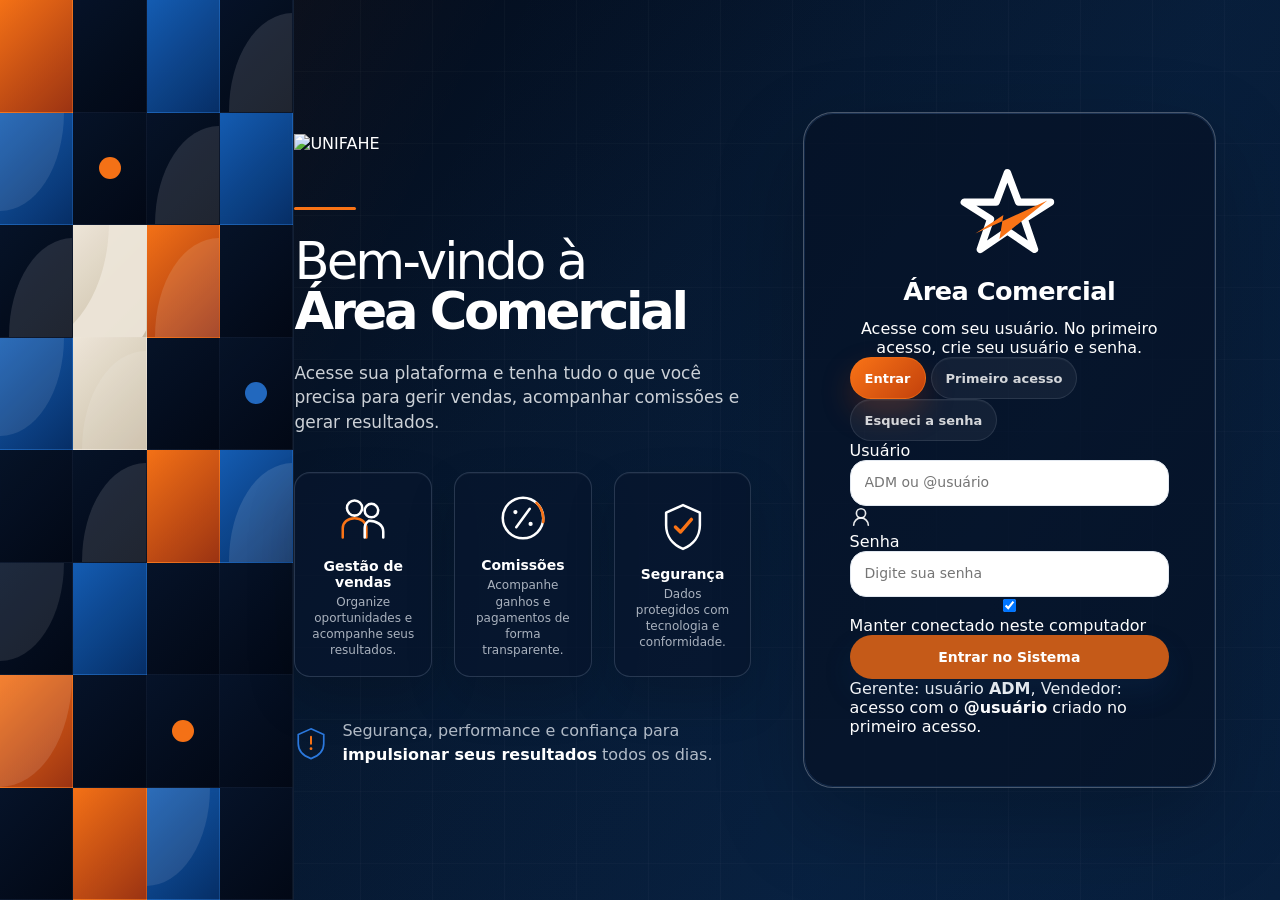
==== commit 3769ff49: "Update index.html" ====
--- a/index.html
+++ b/index.html
@@ -7,6 +7,7 @@
 <title>UNIFAHE | Sistema Comercial</title>
 <script src="https://www.gstatic.com/firebasejs/9.17.1/firebase-app-compat.js"></script>
 <script src="https://www.gstatic.com/firebasejs/9.17.1/firebase-firestore-compat.js"></script>
+<script src="https://www.gstatic.com/firebasejs/9.17.1/firebase-storage-compat.js"></script>
 <style>
         * {
             margin: 0;
@@ -37,96 +38,442 @@
         /* ===== LOGIN ===== */
         #loginOverlay {
             position: fixed;
-            top: 0;
-            left: 0;
+            inset: 0;
             width: 100%;
             height: 100%;
-            background:linear-gradient(359deg, #1060b5 0%, #01070c 100%);
-            display: flex;
-            align-items: center;
-            justify-content: center;
+            min-height: 100vh;
+            background: linear-gradient(135deg, #020815 0%, #06162c 42%, #081f3d 100%);
+            color: #ffffff;
             overflow: hidden;
             z-index: 10000;
-        }
+            font-family: system-ui, -apple-system, Segoe UI, Roboto, Arial, sans-serif;
+        }
+
+        #loginOverlay * {
+            box-sizing: border-box;
+        }
+
         #loginOverlay::before {
             content: '';
             position: absolute;
             inset: 0;
-            background-image: repeating-linear-gradient(135deg,
-                rgba(255,255,255,0.04) 0,
-                rgba(255,255,255,0.04) 1px,
-                transparent 1px,
-                transparent 32px);
-            opacity: 0.25;
+            background:
+                linear-gradient(90deg, rgba(255,255,255,0.025) 1px, transparent 1px),
+                linear-gradient(0deg, rgba(255,255,255,0.018) 1px, transparent 1px),
+                linear-gradient(115deg, rgba(255,122,26,0.08), transparent 30%, rgba(21,96,181,0.08) 72%, transparent 100%);
+            background-size: 72px 72px, 72px 72px, 100% 100%;
             pointer-events: none;
         }
-        #loginOverlay::after {
-            content: '';
+
+        .login-screen {
+            position: relative;
+            z-index: 1;
+            min-height: 100vh;
+            width: 100%;
+            display: grid;
+            grid-template-columns: minmax(440px, 1.05fr) minmax(360px, 0.95fr);
+            align-items: center;
+            gap: clamp(32px, 4vw, 72px);
+            padding: clamp(34px, 5.2vw, 86px) clamp(24px, 5vw, 112px) clamp(34px, 5.2vw, 86px) clamp(280px, 23vw, 390px);
+        }
+
+        .login-art-panel {
             position: absolute;
-            left: 12%;
-            top: 10%;
-            width: 60%;
-            height: 1px;
-            background: linear-gradient(90deg, rgba(255,255,255,0), rgba(255,255,255,0.35), rgba(255,255,255,0));
-            filter: blur(0.8px);
-            animation: scanLine 5s ease-in-out infinite;
-            pointer-events: none;
-        }
+            z-index: 0;
+            top: 0;
+            bottom: 0;
+            left: 0;
+            width: min(360px, 23vw);
+            min-width: 292px;
+            display: grid;
+            grid-template-columns: repeat(4, 1fr);
+            grid-auto-rows: minmax(74px, 1fr);
+            overflow: hidden;
+            border-right: 1px solid rgba(255,255,255,0.06);
+            background: #051328;
+            opacity: 0.98;
+        }
+
+        .login-art-panel span {
+            position: relative;
+            min-height: 70px;
+            background: rgba(6, 19, 42, 0.9);
+            border-right: 1px solid rgba(255,255,255,0.035);
+            border-bottom: 1px solid rgba(255,255,255,0.035);
+            overflow: hidden;
+        }
+
+        .tile-orange { background: linear-gradient(135deg, #f97316, #9f3412) !important; }
+        .tile-blue { background: linear-gradient(135deg, #155eb5, #062f68) !important; }
+        .tile-dark { background: linear-gradient(135deg, #061329, #020815) !important; }
+        .tile-cream { background: linear-gradient(135deg, #f2eadc, #cdbfa7) !important; }
+        .tile-half::after { content:''; position:absolute; inset:0; border-radius: 0 0 100% 0; background: rgba(255,255,255,0.12); }
+        .tile-curve::after { content:''; position:absolute; width: 176%; height:176%; right:-88%; bottom:-88%; border-radius:50%; background: rgba(255,255,255,0.12); }
+        .tile-curve-inv::after { content:''; position:absolute; width: 176%; height:176%; left:-88%; top:-88%; border-radius:50%; background: rgba(255,255,255,0.10); }
+        .tile-dot::after { content:''; position:absolute; width:22px; height:22px; border-radius:50%; left:50%; top:50%; transform:translate(-50%,-50%); background:#f97316; }
+        .tile-dot-blue::after { background:#236ac2; }
+        .tile-big-arc::after { content:''; position:absolute; width:220%; height:220%; right:-38%; bottom:-64%; border-radius:50%; border:64px solid rgba(242,234,220,0.94); }
+
+        .login-intro {
+            position: relative;
+            z-index: 1;
+            max-width: 640px;
+            color: #fff;
+        }
+
+        .login-intro-logo {
+            display: block;
+            width: clamp(184px, 14vw, 260px);
+            height: auto;
+            margin: 0 0 clamp(42px, 6vh, 72px);
+            object-fit: contain;
+        }
+
+        .login-accent-line {
+            display: block;
+            width: 62px;
+            height: 3px;
+            border-radius: 999px;
+            background: #f97316;
+            margin-bottom: 26px;
+        }
+
+        .login-intro h1 {
+            margin: 0;
+            color: #fff;
+            font-size: clamp(42px, 4vw, 64px);
+            line-height: 0.98;
+            letter-spacing: -0.055em;
+            font-weight: 300;
+        }
+
+        .login-intro h1 strong {
+            display: inline-block;
+            color: #fff;
+            font-weight: 850;
+            letter-spacing: -0.065em;
+        }
+
+        .login-intro-text {
+            margin: 24px 0 38px;
+            max-width: 500px;
+            color: rgba(248,250,252,0.82);
+            font-size: clamp(17px, 1.25vw, 21px);
+            line-height: 1.45;
+            font-weight: 400;
+        }
+
+        .login-feature-grid {
+            display: grid;
+            grid-template-columns: repeat(3, minmax(120px, 1fr));
+            gap: 22px;
+            max-width: 560px;
+        }
+
+        .login-feature-card {
+            min-height: 150px;
+            display: flex;
+            flex-direction: column;
+            align-items: center;
+            justify-content: center;
+            gap: 12px;
+            padding: 18px 16px;
+            border-radius: 16px;
+            background: rgba(7, 21, 45, 0.72);
+            border: 1px solid rgba(190, 210, 238, 0.18);
+            box-shadow: 0 22px 50px rgba(0,0,0,0.16), inset 0 1px 0 rgba(255,255,255,0.045);
+            text-align: center;
+        }
+
+        .login-feature-icon {
+            width: 54px;
+            height: 54px;
+            color: #ffffff;
+        }
+
+        .login-feature-icon .orange-stroke { stroke: #f97316; }
+        .login-feature-card strong { display: block; color: #fff; font-size: 14px; font-weight: 800; }
+        .login-feature-card small { display: block; margin-top: 4px; color: rgba(226,232,240,0.74); font-size: 12px; line-height: 1.35; }
+
+        .login-trust {
+            display: flex;
+            align-items: center;
+            gap: 14px;
+            margin-top: 42px;
+            color: rgba(226,232,240,0.78);
+            font-size: 16px;
+            line-height: 1.45;
+        }
+
+        .login-trust svg {
+            flex: 0 0 34px;
+            color: #2b78dd;
+        }
+
+        .login-trust b { color: #fff; }
+
         .login-card {
             position: relative;
-            background: rgba(8, 14, 32, 0.92);
-            border-radius: 32px;
-            padding: 48px 40px;
-            text-align: center;
-            width: min(420px, calc(100% - 48px));
-            box-shadow: 0 32px 70px rgba(3, 15, 40, 0.24);
-            animation: fadeUp 0.45s ease;
-            border: 1px solid rgba(255,255,255,0.08);
+            z-index: 2;
+            width: min(550px, 100%);
+            margin-left: auto;
+            padding: clamp(34px, 4vw, 54px) clamp(30px, 4vw, 46px);
+            border-radius: 30px;
+            background: rgba(6, 18, 38, 0.74);
+            border: 1px solid rgba(202, 217, 238, 0.34);
+            box-shadow: 0 34px 90px rgba(0,0,0,0.24), inset 0 1px 0 rgba(255,255,255,0.05);
             overflow: hidden;
         }
+
         .login-card::before {
             content: '';
             position: absolute;
-            top: 0;
-            left: 0;
-            right: 0;
-            height: 1px;
-            background: linear-gradient(90deg, transparent, rgba(232,106,31,0.4), transparent);
-            opacity: 0.65;
+            inset: 0;
+            border-radius: 30px;
+            border: 1px solid rgba(74, 144, 226, 0.16);
             pointer-events: none;
         }
-        .login-card::after {
-            content: '';
-            position: absolute;
-            inset: 0;
-            border: 1px solid rgba(255,255,255,0.08);
-            border-radius: 32px;
-            pointer-events: none;
-        }
-        @keyframes fadeUp {
-            from { opacity: 0; transform: translateY(20px); }
-            to { opacity: 1; transform: translateY(0); }
-        }
-        @keyframes scanLine {
-            0% { transform: translateX(-100%); opacity: 0; }
-            25% { opacity: 0.3; }
-            50% { transform: translateX(100%); opacity: 0.15; }
-            100% { transform: translateX(200%); opacity: 0; }
-        }
-        .login-card img {
-            width: 200px;
-            margin-bottom: 24px;
+
+        .login-card-head {
             position: relative;
             z-index: 1;
-        }
+            display: flex;
+            flex-direction: column;
+            align-items: center;
+            text-align: center;
+        }
+
+        .login-brand-star {
+            width: 112px;
+            height: 94px;
+            margin-bottom: 20px;
+        }
+
+        .login-brand-star svg { width: 100%; height: 100%; display: block; }
+
         .login-card h2 {
-            font-size: 22px;
-            font-weight: 700;
-            margin-bottom: 32px;
-            color: #fbfbfb;
+            margin: 0 0 14px;
+            color: #fff;
+            font-size: clamp(24px, 2vw, 31px);
+            line-height: 1.05;
+            letter-spacing: -0.02em;
+            font-weight: 850;
+        }
+
+            margin: 0 0 28px;
+            color: rgba(226,232,240,0.86);
+            font-size: 16px;
+            line-height: 1.5;
+            max-width: 380px;
+        }
+
+        .login-tabs {
             position: relative;
-            z-index: 1;
-        }
+            z-index: 2;
+            display: grid;
+            grid-template-columns: repeat(3, 1fr);
+            gap: 10px;
+            margin: 0 0 26px;
+        }
+
+        .login-tab {
+            min-height: 42px;
+            padding: 0 14px;
+            border: 1px solid rgba(203,213,225,0.12);
+            border-radius: 999px;
+            background: rgba(255,255,255,0.055);
+            color: rgba(255,255,255,0.82);
+            font-size: 13px;
+            font-weight: 750;
+            cursor: pointer;
+            box-shadow: inset 0 1px 0 rgba(255,255,255,0.04);
+            transition: transform .18s ease, border-color .18s ease, background .18s ease;
+            white-space: nowrap;
+        }
+
+        .login-tab:hover {
+            transform: translateY(-1px);
+            border-color: rgba(249,115,22,0.38);
+            background: rgba(255,255,255,0.085);
+        }
+
+        .login-tab.active {
+            color: #fff;
+            border-color: rgba(249,115,22,0.65);
+            background: linear-gradient(135deg, #f97316, #c2410c);
+            box-shadow: 0 14px 30px rgba(194,65,12,0.26);
+        }
+
+        .login-panel { display: none; }
+        .login-panel.active { display: grid; }
+
+            position: relative;
+            z-index: 2;
+            gap: 16px;
+        }
+
+        .login-field {
+            display: grid;
+            gap: 9px;
+        }
+
+        .login-field > label,
+        .login-field > span,
+            color: rgba(241,245,249,0.86);
+            font-size: 12px;
+            font-weight: 850;
+            text-align: left;
+            letter-spacing: 0.06em;
+            text-transform: uppercase;
+        }
+
+        .login-field-shell {
+            position: relative;
+            display: flex;
+            align-items: center;
+            gap: 12px;
+            width: 100%;
+            min-height: 58px;
+            padding: 0 18px;
+            border-radius: 18px;
+            background: rgba(255,255,255,0.075);
+            border: 1px solid rgba(203,213,225,0.13);
+            box-shadow: inset 0 1px 0 rgba(255,255,255,0.035);
+        }
+
+        .login-input-icon {
+            flex: 0 0 22px;
+            width: 22px;
+            height: 22px;
+            color: rgba(255,255,255,0.9);
+        }
+
+            width: 100%;
+            min-width: 0;
+            height: 54px;
+            border: 0;
+            outline: none;
+            background: transparent;
+            color: #ffffff;
+            font-size: 16px;
+            font-weight: 500;
+        }
+
+
+        #loginOverlay .password-field-wrap {
+            flex: 1 1 auto;
+            display: flex;
+            align-items: center;
+            min-width: 0;
+        }
+
+        #loginOverlay .password-field-wrap input {
+            padding-right: 44px !important;
+        }
+
+        #loginOverlay .password-toggle-btn {
+            right: 0;
+            width: 38px;
+            height: 38px;
+            border-radius: 12px;
+            background: transparent;
+            color: rgba(255,255,255,0.86);
+        }
+
+        #loginOverlay .password-toggle-btn:hover {
+            background: rgba(255,255,255,0.08);
+            transform: translateY(-50%);
+        }
+
+            display: flex !important;
+            align-items: center;
+            gap: 10px;
+            margin: 0 0 4px;
+            color: rgba(255,255,255,0.86) !important;
+            font-size: 12px !important;
+            font-weight: 800;
+            line-height: 1.35;
+            letter-spacing: 0.02em;
+            text-transform: uppercase;
+            text-align: left !important;
+            cursor: pointer;
+        }
+
+            appearance: none;
+            width: 18px !important;
+            height: 18px !important;
+            min-height: 18px !important;
+            border-radius: 5px;
+            border: 1px solid rgba(249,115,22,0.75);
+            background: rgba(255,255,255,0.08);
+            cursor: pointer;
+        }
+
+            background: #f97316;
+            box-shadow: inset 0 0 0 3px #f97316;
+            position: relative;
+        }
+
+            content: '✓';
+            display: block;
+            color: #06162c;
+            font-size: 14px;
+            font-weight: 950;
+            line-height: 17px;
+            text-align: center;
+        }
+
+            min-height: 18px;
+            color: #fecaca;
+            font-size: 12px;
+            font-weight: 750;
+            text-align: left;
+        }
+
+        #loginOverlay .btn-primary {
+            width: 100%;
+            min-height: 56px;
+            border: 0;
+            border-radius: 14px;
+            background: linear-gradient(135deg, #f97316, #c2410c);
+            color: #ffffff;
+            font-size: 16px;
+            font-weight: 850;
+            letter-spacing: 0.01em;
+            cursor: pointer;
+            box-shadow: 0 18px 34px rgba(194,65,12,0.28), inset 0 1px 0 rgba(255,255,255,0.22);
+            transition: transform .18s ease, filter .18s ease, box-shadow .18s ease;
+        }
+
+        #loginOverlay .btn-primary:hover {
+            transform: translateY(-1px);
+            filter: brightness(1.04);
+            box-shadow: 0 22px 40px rgba(194,65,12,0.34), inset 0 1px 0 rgba(255,255,255,0.24);
+        }
+
+            margin: 2px 0 0;
+            color: rgba(226,232,240,0.68);
+            font-size: 13px;
+            line-height: 1.45;
+            text-align: center;
+        }
+
+
+        .recover-intro {
+            display: grid;
+            gap: 5px;
+            padding: 14px 16px;
+            border-radius: 16px;
+            background: rgba(255,255,255,0.065);
+            border: 1px solid rgba(203,213,225,0.12);
+            text-align: left;
+        }
+
+        .recover-intro strong { color: #fff; font-size: 14px; }
+        .recover-intro span { color: rgba(226,232,240,0.7); font-size: 12px; line-height: 1.35; }
+        .recover-code-area { display: grid; gap: 14px; padding-top: 4px; }
+        .admin-first-access-note { margin-top: 8px; }
+
         .btn-primary {
             background:#c55a18;
             border: none;
@@ -148,53 +495,87 @@
             box-shadow: 0 16px 30px rgba(14,60,109,0.22);
         }
 
+        @media (max-width: 1200px) {
+            .login-screen {
+                grid-template-columns: 1fr;
+                align-items: start;
+                gap: 30px;
+                padding: 54px 32px;
+                overflow: auto;
+            }
+            .login-art-panel { width: 100%; min-width: 0; height: 160px; bottom: auto; grid-auto-rows: 80px; opacity: .46; }
+            .login-intro { max-width: none; margin-top: 148px; }
+            .login-intro-logo { margin-bottom: 30px; }
+            .login-card { margin: 0; width: 100%; max-width: 640px; }
+        }
+
+        @media (max-width: 720px) {
+            .login-screen { padding: 38px 18px; }
+            .login-art-panel { height: 120px; grid-auto-rows: 60px; }
+            .login-intro { margin-top: 108px; }
+            .login-feature-grid { grid-template-columns: 1fr; gap: 12px; }
+            .login-feature-card { min-height: 112px; }
+            .login-tabs { grid-template-columns: 1fr; }
+            .login-card { padding: 28px 20px; border-radius: 24px; }
+            .login-card::before { border-radius: 24px; }
+            .login-trust { align-items: flex-start; font-size: 14px; }
+        }
+
+
         /* ===== SIDEBAR ===== */
         #sidebar {
             position: fixed;
             left: 0;
             top: 0;
             bottom: 0;
-            width: 190px;
-            background: linear-gradient(180deg, #0e3c6d 0%, #102f5f 100%);
-            border-right: 1px solid rgba(255,255,255,0.08);
+            width: 188px;
+            background: linear-gradient(180deg, #071d35 0%, #082742 100%);
+            border-right: 1px solid rgba(148,163,184,0.22);
             transform: translateX(-100%);
             transition: transform 0.25s cubic-bezier(0.2, 0.9, 0.4, 1.1), box-shadow 0.25s ease;
             z-index: 1000;
             display: flex;
             flex-direction: column;
-            padding: 32px 0 24px;
-            border-top-right-radius: 32px;
-            border-bottom-right-radius: 32px;
-            box-shadow: 8px 0 30px rgba(0, 0, 0, 0.18);
+            padding: 22px 0 20px;
+            border-top-right-radius: 24px;
+            border-bottom-right-radius: 24px;
+            box-shadow: 12px 0 28px rgba(2,8,23,0.20);
             overflow: hidden;
+            backdrop-filter: none;
+            -webkit-backdrop-filter: none;
         }
         #sidebar.open {
             transform: translateX(0);
         }
         .sidebar-header {
             text-align: center;
-            padding: 28px 20px 24px;
-            border-bottom: 1px solid rgba(255,255,255,0.08);
-            margin-bottom: 28px;
+            padding: 14px 10px 16px;
+            border-bottom: 1px solid rgba(203,213,225,0.18);
+            margin: 0 14px 18px;
+            background: transparent;
+            box-shadow: none;
         }
         .sidebar-header img {
-            width: 128px;
-            filter: drop-shadow(0 8px 20px rgba(0,0,0,0.18));
+            width: 116px;
+            filter: none;
         }
         .nav-item {
-            padding: 14px 24px;
-            margin: 4px 16px;
-            border-radius: 18px;
-            font-size: 14px;
-            font-weight: 600;
-            color: rgba(255,255,255,0.92);
+            padding: 10px 12px;
+            margin: 5px 10px;
+            border-radius: 12px;
+            font-size: 12.5px;
+            font-weight: 750;
+            color: #dbeafe;
             cursor: pointer;
-            transition: all 0.25s ease;
+            border: 1px solid transparent;
+            background: transparent;
+            transition: background 0.18s ease, border-color 0.18s ease, transform 0.18s ease, color 0.18s ease;
         }
         .nav-item:hover {
-            background: rgba(255,255,255,0.12);
+            background: rgba(255,255,255,0.075);
+            border-color: rgba(203,213,225,0.20);
             color: #ffffff;
-            transform: translateX(4px);
+            transform: translateX(2px);
         }
         .nav-item.sair {
             margin-top: auto;
@@ -227,19 +608,10 @@
             box-shadow: 0 12px 26px rgba(0,0,0,0.18);
             transition: background 0.2s ease, left 0.2s ease, transform 0.2s ease;
         }
-        .sidebar-toggle::before {
-            content: '\2192';
-            font-size: 22px;
-            color: #ffffff;
-            transition: transform 0.2s ease, color 0.2s ease;
-        }
-        .sidebar-toggle:hover {
+.sidebar-toggle:hover {
             background: rgba(255,255,255,0.22);
         }
-        .sidebar-toggle.open::before {
-            content: '\2190';
-        }
-        /* MAIN */
+/* MAIN */
         #mainPortal {
             transition: margin-left 0.2s;
         }
@@ -508,7 +880,8 @@
             background: rgba(255, 255, 255, 0.06);
             border: 1px solid rgba(249, 115, 22, 0.25);
             box-shadow: inset 0 0 24px rgba(14, 60, 109, 0.08);
-            backdrop-filter: blur(14px);
+            backdrop-filter: none;
+    -webkit-backdrop-filter: none;
         }
         .times-period-filter label {
             display: flex;
@@ -1703,7 +2076,8 @@
     background: rgba(14, 60, 109, 0.92) !important;
     border: 1px solid rgba(255,255,255,0.18) !important;
     box-shadow: 0 16px 34px rgba(15, 23, 42, 0.20) !important;
-    backdrop-filter: blur(14px);
+    backdrop-filter: none;
+    -webkit-backdrop-filter: none;
 }
 
 .sidebar-open-btn span {
@@ -1752,7 +2126,6 @@
     gap: 34px;
     align-items: center;
     background:
-        radial-gradient(circle at 86% 20%, rgba(249, 115, 22, 0.30), transparent 28%),
         linear-gradient(135deg, #0e3c6d 0%, #082540 55%, #061727 100%);
     border-bottom: 5px solid #f97316;
     border-bottom-left-radius: 34px;
@@ -2017,14 +2390,6 @@
 /* ===== AJUSTES FINAIS: LOGIN REAL, MENU ESQUERDO, DIÁRIO, RANKING E TIMES GAMER ===== */
 body { font-family: system-ui, -apple-system, Segoe UI, Roboto, Arial, sans-serif !important; }
 .sidebar-open-btn { left: 20px !important; right: auto !important; top: 20px !important; z-index: 3000 !important; }
-.login-card.login-real-card { width: min(460px, calc(100% - 44px)); padding: 38px 34px; }
-.login-real-subtitle { color: rgba(255,255,255,.72); font-size: 13px; line-height: 1.45; margin: -20px 0 22px; }
-.login-real-form { display: grid; gap: 12px; position: relative; z-index: 2; }
-.login-real-form label { text-align: left; color: rgba(255,255,255,.76); font-size: 12px; font-weight: 800; letter-spacing: .04em; text-transform: uppercase; }
-.login-real-form select,.login-real-form input { background: rgba(255,255,255,.08); color: #fff; border: 1px solid rgba(255,255,255,.16); border-radius: 16px; min-height: 46px; }
-.login-real-form select option { color: #0f172a; }
-.login-real-error { min-height: 18px; color: #fecaca; font-size: 12px; font-weight: 700; }
-.login-help { color: rgba(255,255,255,.55); font-size: 11px; line-height: 1.4; }
 #dashboardView .main-content, #dashboardIndividualView .ind-report-wrap { transform: scale(.985); transform-origin: top center; }
 #dashboardView .charts-grid { min-height: 0 !important; }
 #dashboardView .chart-container { min-height: 0 !important; }
@@ -2057,7 +2422,7 @@
 .diario-table tr.top1 td { background: rgba(249,115,22,.12); }
 .diario-table tr.top2 td { background: rgba(14,60,109,.06); }
 .diario-table tr.top3 td { background: rgba(14,60,109,.04); }
-#timesView { max-width: none !important; width: 100% !important; min-height: 100vh; padding: 18px 24px 28px !important; margin: 0 !important; background: radial-gradient(circle at 14% 12%, rgba(249,115,22,.20), transparent 26%), radial-gradient(circle at 80% 18%, rgba(59,130,246,.18), transparent 30%), linear-gradient(135deg, #020617 0%, #061b30 46%, #0e3c6d 100%); overflow: hidden; }
+#timesView { max-width: none !important; width: 100% !important; min-height: 100vh; padding: 18px 24px 28px !important; margin: 0 !important; background: linear-gradient(135deg, #020617 0%, #061b30 46%, #0e3c6d 100%); overflow: hidden; }
 .times-arena { height: calc(100vh - 46px); display: flex; flex-direction: column; gap: 12px; overflow: hidden; }
 .times-arena-top { display: flex; align-items: center; justify-content: space-between; gap: 14px; padding: 14px 18px; border-radius: 24px; background: rgba(2, 6, 23, .64); border: 1px solid rgba(249,115,22,.22); color: #fff; box-shadow: 0 18px 44px rgba(0,0,0,.22); flex-shrink: 0; }
 .times-arena-title span { color: #fb923c; font-size: 11px; font-weight: 900; letter-spacing: .14em; text-transform: uppercase; }
@@ -2067,7 +2432,7 @@
 .times-stat-pill { min-width: 148px; padding: 10px 14px; border-radius: 18px; background: rgba(255,255,255,.08); border: 1px solid rgba(255,255,255,.12); }
 .times-stat-pill small { display: block; color: rgba(255,255,255,.62); font-size: 10px; font-weight: 900; text-transform: uppercase; letter-spacing: .08em; }
 .times-stat-pill strong { display: block; margin-top: 4px; color: #fed7aa; font-size: 1rem; }
-.times-grid.gamer-times-grid { flex: 1; min-height: 0; display: grid; grid-template-columns: repeat(3, 1fr) !important; grid-template-rows: repeat(2, minmax(0, 1fr)); gap: 12px !important; margin: 0 !important; overflow: hidden; }
+.times-grid.gamer-times-grid { flex: 1; min-height: 0; display: grid; grid-template-columns: repeat(4, 1fr) !important; grid-template-rows: repeat(2, minmax(0, 1fr)); gap: 12px !important; margin: 0 !important; overflow: hidden; }
 .time-card.gamer-time-card { min-height: 0 !important; max-height: none !important; border-radius: 24px; background: linear-gradient(180deg, rgba(15,23,42,.96), rgba(2,6,23,.94)); border: 1px solid rgba(249,115,22,.24); box-shadow: 0 22px 50px rgba(0,0,0,.24), inset 0 0 0 1px rgba(255,255,255,.04); }
 .gamer-time-head { padding: 12px 14px; display: flex; align-items: center; gap: 12px; background: linear-gradient(135deg, rgba(14,60,109,.76), rgba(249,115,22,.18)); border-bottom: 1px solid rgba(249,115,22,.26); }
 .gamer-time-logo { width: 42px; height: 42px; border-radius: 16px; object-fit: contain; padding: 6px; background: rgba(255,255,255,.08); border: 1px solid rgba(255,255,255,.12); }
@@ -2140,10 +2505,810 @@
     display: block;
 }
 
+
+
+        /* ===== TREINAMENTOS E CAMPANHAS / CENTRAL DE MATERIAIS ===== */
+        #mainPortal #conteudoDinamico > #campanhasView.treinamentos-campanhas-view {
+            display: none;
+            width: 100% !important;
+            max-width: none !important;
+            min-height: 100vh !important;
+            padding: 18px 32px 24px 72px !important;
+            background: linear-gradient(180deg, #edf3f8 0%, #f8fafc 100%) !important;
+            color: #0f2942;
+            overflow: auto !important;
+        }
+
+        body.view-campanhas #mainPortal #conteudoDinamico > #campanhasView.treinamentos-campanhas-view {
+            display: block !important;
+        }
+
+        .materiais-shell {
+            width: 100%;
+            max-width: 1920px;
+            margin: 0 auto;
+        }
+
+        .materiais-hero {
+            display: flex;
+            align-items: stretch;
+            justify-content: space-between;
+            gap: 18px;
+            min-height: 96px;
+            padding: 16px 20px;
+            border-radius: 18px;
+            color: #ffffff;
+            background: linear-gradient(135deg, #0e3c6d 0%, #08213f 100%);
+            border-bottom: 4px solid #f97316;
+            box-shadow: 0 18px 40px rgba(8, 33, 63, 0.18);
+        }
+
+        .materiais-hero-eyebrow {
+            display: block;
+            margin-bottom: 4px;
+            font-size: 12px;
+            line-height: 1;
+            font-weight: 900;
+            letter-spacing: .08em;
+            text-transform: uppercase;
+            color: #ffd1ab;
+        }
+
+        .materiais-hero h1 {
+            margin: 0 0 6px;
+            font-size: clamp(1.5rem, 2vw, 2.1rem);
+            line-height: 1.05;
+            color: #ffffff;
+        }
+
+        .materiais-hero p {
+            margin: 0;
+            max-width: 980px;
+            color: rgba(255, 255, 255, 0.86);
+            font-weight: 700;
+            line-height: 1.42;
+        }
+
+        .materiais-counter {
+            min-width: 168px;
+            padding: 12px 18px;
+            border-radius: 16px;
+            display: grid;
+            place-items: center;
+            align-content: center;
+            background: rgba(255, 255, 255, 0.10);
+            border: 1px solid rgba(255, 255, 255, 0.20);
+            box-shadow: inset 0 1px 0 rgba(255,255,255,.14);
+        }
+
+        .materiais-counter strong {
+            display: block;
+            font-size: 24px;
+            color: #ffffff;
+            line-height: 1;
+        }
+
+        .materiais-counter span {
+            display: block;
+            margin-top: 7px;
+            font-size: 11px;
+            color: #ffe0c3;
+            font-weight: 900;
+            text-align: center;
+        }
+
+        .materiais-grid {
+            display: grid;
+            grid-template-columns: minmax(340px, .95fr) minmax(620px, 1.85fr);
+            gap: 14px;
+            margin-top: 14px;
+        }
+
+        .materiais-card {
+            min-height: calc(100vh - 158px);
+            padding: 14px;
+            border-radius: 18px;
+            background: #ffffff;
+            border: 1px solid #dbe5f0;
+            box-shadow: 0 14px 34px rgba(15, 23, 42, 0.06);
+        }
+
+        .materiais-card h2 {
+            margin: 0 0 6px;
+            font-size: 1.08rem;
+            color: #0e3c6d;
+        }
+
+        .materiais-card > p {
+            margin: 0 0 12px;
+            color: #64748b;
+            font-size: .92rem;
+            font-weight: 650;
+            line-height: 1.45;
+        }
+
+        .materiais-upload-box,
+        .materiais-campanhas-box,
+        .materiais-list-box {
+            border: 1px dashed #bdd0e7;
+            border-radius: 16px;
+            background: #f8fbff;
+        }
+
+        .materiais-upload-box {
+            padding: 12px;
+            min-height: 116px;
+        }
+
+        .materiais-file-input {
+            display: block;
+            width: 100%;
+            min-height: 38px;
+            padding: 8px;
+            border-radius: 12px;
+            border: 1px solid #cfddeb;
+            background: #ffffff;
+            color: #0f172a;
+            font-weight: 700;
+        }
+
+        .materiais-actions {
+            display: flex;
+            gap: 10px;
+            align-items: center;
+            flex-wrap: wrap;
+            margin-top: 10px;
+        }
+
+        .materiais-btn {
+            border: 0;
+            border-radius: 999px;
+            padding: 10px 16px;
+            font-size: 13px;
+            font-weight: 900;
+            cursor: pointer;
+            color: #ffffff;
+            background: linear-gradient(135deg, #f97316, #c55a18);
+            box-shadow: 0 12px 24px rgba(249, 115, 22, 0.20);
+        }
+
+        .materiais-btn.secondary {
+            background: #0e3c6d;
+            box-shadow: none;
+        }
+
+        .materiais-btn.danger {
+            background: #dc2626;
+            box-shadow: none;
+        }
+
+        .materiais-btn:disabled {
+            opacity: .55;
+            cursor: not-allowed;
+            box-shadow: none;
+        }
+
+        .materiais-note,
+        .materiais-status {
+            margin-top: 8px;
+            font-size: 12px;
+            color: #64748b;
+            font-weight: 750;
+        }
+
+        .materiais-status.error { color: #b91c1c; }
+        .materiais-status.ok { color: #166534; }
+
+        .materiais-campanhas-box {
+            min-height: calc(100vh - 320px);
+            margin-top: 12px;
+            display: grid;
+            place-items: center;
+            padding: 24px;
+            text-align: center;
+        }
+
+        .materiais-campanhas-box h3 {
+            margin: 0 0 8px;
+            color: #0e3c6d;
+            font-size: 1.05rem;
+        }
+
+        .materiais-campanhas-box p {
+            max-width: 520px;
+            margin: 0 auto;
+            color: #64748b;
+            font-size: .92rem;
+            font-weight: 750;
+            line-height: 1.42;
+        }
+
+        .materiais-list-box {
+            min-height: calc(100vh - 244px);
+            padding: 12px;
+            display: flex;
+            flex-direction: column;
+            gap: 10px;
+            background: #ffffff;
+            border-style: solid;
+        }
+
+        .material-empty {
+            min-height: calc(100vh - 286px);
+            display: flex;
+            align-items: center;
+            justify-content: center;
+            gap: 12px;
+            color: #1e293b;
+        }
+
+        .material-empty-icon,
+        .material-icon {
+            width: 42px;
+            height: 42px;
+            min-width: 42px;
+            border-radius: 14px;
+            display: grid;
+            place-items: center;
+            background: #eef6ff;
+            color: #0e3c6d;
+            font-size: 20px;
+        }
+
+        .material-empty strong {
+            display: block;
+            margin-bottom: 3px;
+            color: #1e293b;
+        }
+
+        .material-empty span {
+            display: block;
+            color: #64748b;
+            font-size: 12px;
+            font-weight: 700;
+        }
+
+        .material-row {
+            display: grid;
+            grid-template-columns: 44px minmax(0, 1fr) auto;
+            align-items: center;
+            gap: 12px;
+            padding: 12px;
+            border-radius: 14px;
+            background: #f8fafc;
+            border: 1px solid #e2e8f0;
+        }
+
+        .material-info strong {
+            display: block;
+            color: #0f172a;
+            font-size: .95rem;
+            line-height: 1.2;
+            overflow: hidden;
+            white-space: nowrap;
+            text-overflow: ellipsis;
+        }
+
+        .material-info span {
+            display: block;
+            margin-top: 4px;
+            color: #64748b;
+            font-size: 12px;
+            font-weight: 750;
+        }
+
+        .material-row-actions {
+            display: flex;
+            gap: 8px;
+            align-items: center;
+            flex-wrap: wrap;
+            justify-content: flex-end;
+        }
+
+        .material-download-link {
+            display: inline-flex;
+            align-items: center;
+            justify-content: center;
+            min-height: 34px;
+            padding: 8px 14px;
+            border-radius: 999px;
+            background: #0e3c6d;
+            color: #ffffff;
+            text-decoration: none;
+            font-size: 12px;
+            font-weight: 900;
+        }
+
+        .materiais-adm-only { display: none; }
+        body.usuario-adm .materiais-adm-only { display: block; }
+        body.usuario-adm .materiais-adm-only.materiais-actions { display: flex; }
+        body.usuario-adm .materiais-adm-only.material-delete-wrap { display: inline-flex; }
+        body:not(.usuario-adm) .materiais-upload-box { opacity: .72; }
+        body:not(.usuario-adm) .materiais-file-input { pointer-events: none; }
+
+        body.theme-dark #mainPortal #conteudoDinamico > #campanhasView.treinamentos-campanhas-view {
+            background: #07111f !important;
+            color: #e5edf8;
+        }
+
+        body.theme-dark .materiais-card,
+        body.theme-dark .materiais-list-box {
+            background: #0f1f33 !important;
+            color: #e5edf8 !important;
+            border-color: #203a59 !important;
+        }
+
+        body.theme-dark .materiais-card h2,
+        body.theme-dark .materiais-campanhas-box h3,
+        body.theme-dark .material-info strong,
+        body.theme-dark .material-empty strong {
+            color: #f8fbff !important;
+        }
+
+        body.theme-dark .materiais-card > p,
+        body.theme-dark .materiais-note,
+        body.theme-dark .materiais-status,
+        body.theme-dark .materiais-campanhas-box p,
+        body.theme-dark .material-info span,
+        body.theme-dark .material-empty span {
+            color: #b9c7d8 !important;
+        }
+
+        body.theme-dark .materiais-upload-box,
+        body.theme-dark .materiais-campanhas-box,
+        body.theme-dark .material-row {
+            background: #0b1728 !important;
+            border-color: #294766 !important;
+        }
+
+        @media (max-width: 1100px) {
+            #mainPortal #conteudoDinamico > #campanhasView.treinamentos-campanhas-view {
+                padding: 18px !important;
+            }
+            .materiais-hero { flex-direction: column; }
+            .materiais-counter { width: 100%; }
+            .materiais-grid { grid-template-columns: 1fr; }
+            .materiais-card,
+            .materiais-campanhas-box,
+            .materiais-list-box { min-height: auto; }
+            .material-empty { min-height: 220px; }
+        }
+
+        @media (max-width: 620px) {
+            .material-row { grid-template-columns: 40px 1fr; }
+            .material-row-actions { grid-column: 1 / -1; justify-content: flex-start; }
+        }
+
+
+        /* ===== COMISSÕES ===== */
+        #mainPortal #conteudoDinamico > #comissoesView.comissoes-view {
+            display: none;
+            width: 100% !important;
+            max-width: none !important;
+            min-height: 100vh !important;
+            padding: 18px 32px 28px 72px !important;
+            background: linear-gradient(180deg, #edf3f8 0%, #f8fafc 100%) !important;
+            color: #0f2942;
+            overflow: auto !important;
+        }
+
+        body.view-comissoes #mainPortal #conteudoDinamico > #comissoesView.comissoes-view {
+            display: block !important;
+        }
+
+        .comissoes-shell {
+            width: 100%;
+            max-width: 1920px;
+            margin: 0 auto;
+        }
+
+        .comissoes-hero {
+            display: flex;
+            align-items: stretch;
+            justify-content: space-between;
+            gap: 18px;
+            min-height: 104px;
+            padding: 18px 22px;
+            border-radius: 18px;
+            color: #ffffff;
+            background: linear-gradient(135deg, #0e3c6d 0%, #08213f 100%);
+            border-bottom: 4px solid #f97316;
+            box-shadow: 0 18px 40px rgba(8, 33, 63, 0.18);
+        }
+
+        .comissoes-eyebrow {
+            display: block;
+            margin-bottom: 5px;
+            font-size: 12px;
+            line-height: 1;
+            font-weight: 900;
+            letter-spacing: .08em;
+            text-transform: uppercase;
+            color: #ffd1ab;
+        }
+
+        .comissoes-hero h1 {
+            margin: 0 0 6px;
+            font-size: clamp(1.55rem, 2vw, 2.2rem);
+            line-height: 1.05;
+            color: #ffffff;
+        }
+
+        .comissoes-hero p {
+            margin: 0;
+            max-width: 900px;
+            color: rgba(255, 255, 255, 0.88);
+            font-weight: 750;
+            line-height: 1.42;
+        }
+
+        .comissoes-toolbar {
+            min-width: 320px;
+            padding: 14px;
+            border-radius: 16px;
+            display: grid;
+            gap: 10px;
+            align-content: center;
+            background: rgba(255, 255, 255, 0.10);
+            border: 1px solid rgba(255, 255, 255, 0.20);
+            box-shadow: inset 0 1px 0 rgba(255,255,255,.14);
+        }
+
+        .comissoes-toolbar label {
+            display: grid;
+            gap: 6px;
+            color: #ffe0c3;
+            font-size: 11px;
+            font-weight: 900;
+            text-transform: uppercase;
+            letter-spacing: .06em;
+        }
+
+        .comissoes-toolbar input {
+            width: 100%;
+            height: 36px;
+            padding: 0 12px;
+            border-radius: 12px;
+            border: 1px solid rgba(255,255,255,.28);
+            background: rgba(255,255,255,.98);
+            color: #0f2942;
+            font-weight: 800;
+            outline: none;
+        }
+
+        .comissoes-toolbar button {
+            height: 36px;
+            border: 0;
+            border-radius: 999px;
+            background: #f97316;
+            color: #ffffff;
+            font-weight: 950;
+            cursor: pointer;
+            box-shadow: 0 8px 18px rgba(249,115,22,.24);
+        }
+
+        .comissoes-kpi-grid,
+        .comissoes-rules-grid {
+            display: grid;
+            gap: 14px;
+        }
+
+        .comissoes-kpi-grid {
+            grid-template-columns: repeat(5, minmax(0, 1fr));
+            margin-top: 14px;
+        }
+
+        .comissoes-kpi-card,
+        .comissoes-panel,
+        .comissoes-rules-card,
+        .comissoes-mini-card {
+            background: #ffffff;
+            border: 1px solid #dbe5f0;
+            box-shadow: 0 14px 34px rgba(15, 23, 42, 0.06);
+        }
+
+        .comissoes-kpi-card {
+            border-radius: 18px;
+            padding: 16px;
+        }
+
+        .comissoes-kpi-card span {
+            display: block;
+            margin-bottom: 7px;
+            color: #64748b;
+            font-size: .75rem;
+            font-weight: 900;
+            text-transform: uppercase;
+            letter-spacing: .06em;
+        }
+
+        .comissoes-kpi-card strong {
+            display: block;
+            color: #0e3c6d;
+            font-size: 1.12rem;
+            line-height: 1.1;
+        }
+
+        .comissoes-kpi-card p,
+        .comissoes-panel p,
+        .comissoes-rules-card p,
+        .comissoes-mini-card p {
+            margin: 6px 0 0;
+            color: #64748b;
+            font-size: .88rem;
+            font-weight: 650;
+            line-height: 1.45;
+        }
+
+        .comissoes-content-grid {
+            display: grid;
+            grid-template-columns: minmax(0, 1fr) 360px;
+            gap: 14px;
+            margin-top: 14px;
+            align-items: start;
+        }
+
+        .comissoes-panel,
+        .comissoes-rules-card,
+        .comissoes-mini-card {
+            border-radius: 18px;
+            padding: 16px;
+        }
+
+        .comissoes-panel-head {
+            display: flex;
+            align-items: flex-start;
+            justify-content: space-between;
+            gap: 12px;
+            margin-bottom: 12px;
+        }
+
+        .comissoes-panel-head h2,
+        .comissoes-mini-card h3 {
+            margin: 0;
+            color: #0e3c6d;
+            font-size: 1.08rem;
+            line-height: 1.15;
+        }
+
+        .comissoes-panel-head p { margin-top: 4px; }
+
+        .comissoes-badge {
+            display: inline-flex;
+            align-items: center;
+            justify-content: center;
+            min-height: 30px;
+            padding: 7px 11px;
+            border-radius: 999px;
+            background: #fff2e7;
+            color: #c95d12;
+            font-size: .74rem;
+            font-weight: 950;
+            white-space: nowrap;
+        }
+
+        .comissoes-table-wrap {
+            overflow: auto;
+            border: 1px solid #e2e8f0;
+            border-radius: 14px;
+            background: #ffffff;
+        }
+
+        .comissoes-table {
+            width: 100%;
+            min-width: 1080px;
+            border-collapse: collapse;
+        }
+
+        .comissoes-table th,
+        .comissoes-table td {
+            padding: 10px 12px;
+            border-bottom: 1px solid #e2e8f0;
+            text-align: left;
+            font-size: .84rem;
+            vertical-align: top;
+        }
+
+        .comissoes-table th {
+            position: sticky;
+            top: 0;
+            z-index: 1;
+            background: #f2f6fb;
+            color: #0e3c6d;
+            font-weight: 950;
+            white-space: nowrap;
+        }
+
+        .comissoes-table td {
+            color: #1e293b;
+            font-weight: 750;
+        }
+
+        .comissoes-table tbody tr:last-child td { border-bottom: 0; }
+        .comissoes-table tbody tr:hover td { background: #f8fbff; }
+        .comissoes-table .money { color: #0e3c6d; font-weight: 950; white-space: nowrap; }
+        .comissoes-table .total { color: #047857; font-weight: 950; white-space: nowrap; }
+        .comissoes-table .muted { color: #64748b; font-size: .78rem; display: block; margin-top: 3px; }
+
+        .comissoes-progress {
+            min-width: 120px;
+        }
+
+        .comissoes-progress-bar {
+            height: 8px;
+            border-radius: 999px;
+            overflow: hidden;
+            background: #e2e8f0;
+            margin-top: 6px;
+        }
+
+        .comissoes-progress-bar i {
+            display: block;
+            height: 100%;
+            width: 0%;
+            border-radius: inherit;
+            background: linear-gradient(90deg, #0e3c6d, #f97316);
+        }
+
+        .comissoes-vendedor-card {
+            display: grid;
+            gap: 14px;
+        }
+
+        .comissoes-vendedor-top {
+            display: grid;
+            grid-template-columns: repeat(4, minmax(0, 1fr));
+            gap: 12px;
+        }
+
+        .comissoes-mini-card span {
+            display: block;
+            color: #64748b;
+            font-size: .75rem;
+            font-weight: 900;
+            text-transform: uppercase;
+            letter-spacing: .06em;
+        }
+
+        .comissoes-mini-card strong {
+            display: block;
+            margin-top: 5px;
+            color: #0e3c6d;
+            font-size: 1.15rem;
+        }
+
+        .comissoes-next-list,
+        .comissoes-list {
+            list-style: none;
+            display: grid;
+            gap: 8px;
+            margin: 12px 0 0;
+            padding: 0;
+        }
+
+        .comissoes-next-list li,
+        .comissoes-list li {
+            padding: 10px 12px;
+            border-radius: 12px;
+            background: #f8fbff;
+            border: 1px solid #e2e8f0;
+            color: #334155;
+            font-size: .86rem;
+            font-weight: 750;
+            line-height: 1.35;
+        }
+
+        .comissoes-list li strong,
+        .comissoes-next-list li strong { color: #0e3c6d; }
+
+        .comissoes-rules-card {
+            margin-top: 14px;
+        }
+
+        .comissoes-rules-grid {
+            grid-template-columns: repeat(5, minmax(0, 1fr));
+            margin-top: 12px;
+        }
+
+        .comissoes-rules-grid div {
+            padding: 14px;
+            border-radius: 14px;
+            background: #f8fbff;
+            border: 1px solid #e2e8f0;
+        }
+
+        .comissoes-rules-grid strong {
+            display: block;
+            margin-bottom: 6px;
+            color: #0e3c6d;
+            font-size: .92rem;
+        }
+
+        .comissoes-empty {
+            min-height: 260px;
+            display: grid;
+            place-items: center;
+            text-align: center;
+            padding: 28px;
+            border-radius: 16px;
+            border: 1px dashed #cbd5e1;
+            color: #64748b;
+            font-weight: 800;
+            background: #f8fbff;
+        }
+
+        .comissoes-hidden { display: none !important; }
+
+        body.theme-dark #mainPortal #conteudoDinamico > #comissoesView.comissoes-view {
+            background: #07111f !important;
+            color: #e5edf8;
+        }
+
+        body.theme-dark .comissoes-kpi-card,
+        body.theme-dark .comissoes-panel,
+        body.theme-dark .comissoes-rules-card,
+        body.theme-dark .comissoes-mini-card,
+        body.theme-dark .comissoes-table,
+        body.theme-dark .comissoes-table-wrap,
+        body.theme-dark .comissoes-next-list li,
+        body.theme-dark .comissoes-list li,
+        body.theme-dark .comissoes-rules-grid div,
+        body.theme-dark .comissoes-empty {
+            background: #0f1f33 !important;
+            color: #e5edf8 !important;
+            border-color: #203a59 !important;
+        }
+
+        body.theme-dark .comissoes-panel-head h2,
+        body.theme-dark .comissoes-mini-card h3,
+        body.theme-dark .comissoes-kpi-card strong,
+        body.theme-dark .comissoes-mini-card strong,
+        body.theme-dark .comissoes-table th,
+        body.theme-dark .comissoes-table td,
+        body.theme-dark .comissoes-list li strong,
+        body.theme-dark .comissoes-next-list li strong,
+        body.theme-dark .comissoes-rules-grid strong {
+            color: #f8fbff !important;
+        }
+
+        body.theme-dark .comissoes-kpi-card p,
+        body.theme-dark .comissoes-panel p,
+        body.theme-dark .comissoes-rules-card p,
+        body.theme-dark .comissoes-mini-card p,
+        body.theme-dark .comissoes-mini-card span,
+        body.theme-dark .comissoes-table .muted {
+            color: #b9c7d8 !important;
+        }
+
+        body.theme-dark .comissoes-table th {
+            background: #0b1728 !important;
+        }
+
+        @media (max-width: 1400px) {
+            .comissoes-kpi-grid { grid-template-columns: repeat(3, minmax(0, 1fr)); }
+            .comissoes-content-grid { grid-template-columns: 1fr; }
+            .comissoes-rules-grid { grid-template-columns: repeat(3, minmax(0, 1fr)); }
+        }
+
+        @media (max-width: 900px) {
+            #mainPortal #conteudoDinamico > #comissoesView.comissoes-view { padding: 18px !important; }
+            .comissoes-hero { flex-direction: column; }
+            .comissoes-toolbar { width: 100%; min-width: 0; }
+            .comissoes-kpi-grid,
+            .comissoes-vendedor-top,
+            .comissoes-rules-grid { grid-template-columns: repeat(2, minmax(0, 1fr)); }
+        }
+
+        @media (max-width: 620px) {
+            .comissoes-kpi-grid,
+            .comissoes-vendedor-top,
+            .comissoes-rules-grid { grid-template-columns: 1fr; }
+        }
+
 </style>
 
 <style>
-/* ===== PATCH FINAL: SEM DUPLICIDADE + HOME DARK CORRIGIDA + FONTE ÚNICA ===== */
+/* ===== BASE GLOBAL E CARTÃO SIMPLES DE CAMPANHAS ===== */
 html, body, button, input, select, textarea, table, th, td, div, span, p, h1, h2, h3, h4, h5, h6 {
   font-family: system-ui, -apple-system, Segoe UI, Roboto, Arial, sans-serif !important;
 }
@@ -2154,106 +3319,6 @@
 html.theme-dark body {
   background: #020711 !important;
   color: #eef6ff !important;
-}
-
-body.dark-mode #homeView,
-body.theme-dark #homeView,
-html.dark-mode #homeView,
-html.theme-dark #homeView {
-  background: linear-gradient(180deg, #020711 0%, #03101f 52%, #020711 100%) !important;
-  color: #eef6ff !important;
-}
-
-body.dark-mode .home-premium-hero,
-body.dark-mode .home-academic-hero,
-body.dark-mode .home-academic-clean,
-body.theme-dark .home-premium-hero,
-body.theme-dark .home-academic-hero,
-body.theme-dark .home-academic-clean,
-html.dark-mode .home-premium-hero,
-html.dark-mode .home-academic-hero,
-html.dark-mode .home-academic-clean,
-html.theme-dark .home-premium-hero,
-html.theme-dark .home-academic-hero,
-html.theme-dark .home-academic-clean {
-  background:
-    radial-gradient(circle at 84% 16%, rgba(255,122,26,.18), transparent 28%),
-    linear-gradient(135deg, #061b30 0%, #082846 60%, #03101f 100%) !important;
-  border-bottom: 3px solid #ff7a1a !important;
-  border-radius: 0 0 28px 28px !important;
-  box-shadow: none !important;
-  color: #ffffff !important;
-}
-
-body.dark-mode .home-premium-content,
-body.dark-mode .home-academic-main,
-body.dark-mode .home-academic-clean-content,
-body.theme-dark .home-premium-content,
-body.theme-dark .home-academic-main,
-body.theme-dark .home-academic-clean-content,
-html.dark-mode .home-premium-content,
-html.dark-mode .home-academic-main,
-html.dark-mode .home-academic-clean-content,
-html.theme-dark .home-premium-content,
-html.theme-dark .home-academic-main,
-html.theme-dark .home-academic-clean-content {
-  background: transparent !important;
-  color: #eef6ff !important;
-}
-
-body.dark-mode .home-section-title h2,
-body.dark-mode .academic-title h2,
-body.theme-dark .home-section-title h2,
-body.theme-dark .academic-title h2,
-html.dark-mode .home-section-title h2,
-html.dark-mode .academic-title h2,
-html.theme-dark .home-section-title h2,
-html.theme-dark .academic-title h2 {
-  color: #ffffff !important;
-}
-
-body.dark-mode .home-action-card,
-body.dark-mode .academic-module-card,
-body.dark-mode .menu-card,
-body.theme-dark .home-action-card,
-body.theme-dark .academic-module-card,
-body.theme-dark .menu-card,
-html.dark-mode .home-action-card,
-html.dark-mode .academic-module-card,
-html.dark-mode .menu-card,
-html.theme-dark .home-action-card,
-html.theme-dark .academic-module-card,
-html.theme-dark .menu-card {
-  background: linear-gradient(180deg, #0b2138 0%, #061326 100%) !important;
-  border: 1px solid rgba(148,163,184,.22) !important;
-  color: #eef6ff !important;
-  box-shadow: 0 18px 38px rgba(0,0,0,.30) !important;
-}
-
-body.dark-mode .home-action-card h3,
-body.dark-mode .academic-module-card strong,
-body.dark-mode .menu-card h3,
-body.theme-dark .home-action-card h3,
-body.theme-dark .academic-module-card strong,
-body.theme-dark .menu-card h3,
-html.dark-mode .home-action-card h3,
-html.dark-mode .academic-module-card strong,
-html.dark-mode .menu-card h3,
-html.theme-dark .home-action-card h3,
-html.theme-dark .academic-module-card strong,
-html.theme-dark .menu-card h3 {
-  color: #ffffff !important;
-}
-
-body.dark-mode .home-action-card p,
-body.dark-mode .academic-module-card span,
-body.theme-dark .home-action-card p,
-body.theme-dark .academic-module-card span,
-html.dark-mode .home-action-card p,
-html.dark-mode .academic-module-card span,
-html.theme-dark .home-action-card p,
-html.theme-dark .academic-module-card span {
-  color: #cbd8e8 !important;
 }
 
 .campanhas-clean-page {
@@ -2530,15 +3595,122 @@
 </head>
 <body>
 <div id="loginOverlay">
-<div class="login-card login-real-card login-upgraded-card">
-<img alt="UNIFAHE" src="https://unifahe.edu.br/wp-content/uploads/2025/08/logo-unifahe.png"/>
-<h2>Área Comercial</h2>
-<p class="login-real-subtitle">Acesse com seu usuário. No primeiro acesso, crie seu @usuário e senha.</p>
-<div class="login-tabs"><button type="button" class="login-tab active" onclick="mostrarAbaLogin('entrar')">Entrar</button><button type="button" class="login-tab" onclick="mostrarAbaLogin('primeiro')">Primeiro acesso</button><button type="button" class="login-tab" onclick="mostrarAbaLogin('recuperar')">Esqueci a senha</button></div>
-<div class="login-real-form login-panel active" id="loginPanelEntrar"><label>Usuário</label><input id="loginUsuarioInput" type="text" placeholder="Ex: @ana ou ADM" onkeydown="if(event.key==='Enter') iniciarSessao()"/><label>Senha</label><input id="loginSenhaInput" type="password" placeholder="Digite sua senha" onkeydown="if(event.key==='Enter') iniciarSessao()"/><div class="login-real-error" id="loginErroMsg"></div><button class="btn-primary" onclick="iniciarSessao()">Entrar no Sistema</button><p class="login-help">Gerente: usuário <b>ADM</b>. Vendedor acessa com o @usuário criado no primeiro acesso.</p></div>
-<div class="login-real-form login-panel" id="loginPanelPrimeiro"><label>Seu nome</label><select id="primeiroVendedorSelect"></select><label>Criar usuário</label><input id="primeiroUsuarioInput" type="text" placeholder="Ex: @ana.silva"/><label>E-mail para recuperação</label><input id="primeiroEmailInput" type="email" placeholder="seuemail@gmail.com"/><label>Celular opcional</label><input id="primeiroCelularInput" type="tel" placeholder="DDD + número"/><label>Criar senha</label><input id="primeiroSenhaInput" type="password" placeholder="Digite uma senha"/><label>Confirmar senha</label><input id="primeiroSenhaConfirmaInput" type="password" placeholder="Repita a senha"/><div class="login-real-error" id="primeiroErroMsg"></div><button class="btn-primary" onclick="criarPrimeiroAcesso()">Criar acesso</button></div>
-<div class="login-real-form login-panel recuperar-discreto" id="loginPanelRecuperar"><div class="recover-intro"><strong>Recuperar acesso</strong><span>Informe apenas seu @usuário e o e-mail cadastrado para receber o código.</span></div><label>@Usuário</label><input id="recuperarUsuarioInput" type="text" placeholder="Ex: @ana.silva"/><label>E-mail de recuperação</label><input id="recuperarEmailInput" type="email" placeholder="email cadastrado"/><button class="btn-primary recover-send-btn" type="button" onclick="gerarCodigoRecuperacao()">Enviar código</button><div class="recover-code-area"><label>Código recebido</label><input id="recuperarCodigoInput" type="text" placeholder="Código de 6 dígitos"/><label>Nova senha</label><input id="recuperarNovaSenhaInput" type="password" placeholder="Nova senha"/><button class="btn-primary" onclick="alterarSenhaComCodigo()">Alterar senha</button></div><div class="login-real-error" id="recuperarErroMsg"></div><p class="login-help">Código válido por 10 minutos.</p></div>
-</div>
+    <div class="login-screen">
+        <div class="login-art-panel" aria-hidden="true">
+            <span class="tile-orange"></span><span class="tile-dark"></span><span class="tile-blue"></span><span class="tile-dark tile-curve"></span>
+            <span class="tile-blue tile-curve-inv"></span><span class="tile-dark tile-dot"></span><span class="tile-dark tile-curve"></span><span class="tile-blue"></span>
+            <span class="tile-dark tile-curve"></span><span class="tile-cream tile-big-arc"></span><span class="tile-orange tile-curve"></span><span class="tile-dark"></span>
+            <span class="tile-blue tile-curve-inv"></span><span class="tile-cream tile-curve"></span><span class="tile-dark"></span><span class="tile-dark tile-dot tile-dot-blue"></span>
+            <span class="tile-dark"></span><span class="tile-dark tile-curve"></span><span class="tile-orange"></span><span class="tile-blue tile-curve"></span>
+            <span class="tile-dark tile-curve-inv"></span><span class="tile-blue"></span><span class="tile-dark"></span><span class="tile-dark"></span>
+            <span class="tile-orange tile-half"></span><span class="tile-dark"></span><span class="tile-dark tile-dot"></span><span class="tile-dark"></span>
+            <span class="tile-dark"></span><span class="tile-orange"></span><span class="tile-blue tile-curve-inv"></span><span class="tile-dark"></span>
+        </div>
+
+        <section class="login-intro" aria-label="Apresentação da Área Comercial">
+            <img class="login-intro-logo" alt="UNIFAHE" src="https://unifahe.edu.br/wp-content/uploads/2025/08/logo-unifahe.png"/>
+            <span class="login-accent-line"></span>
+            <h1>Bem-vindo à<br><strong>Área Comercial</strong></h1>
+            <p class="login-intro-text">Acesse sua plataforma e tenha tudo o que você precisa para gerir vendas, acompanhar comissões e gerar resultados.</p>
+
+            <div class="login-feature-grid">
+                <article class="login-feature-card">
+                    <svg class="login-feature-icon" viewBox="0 0 64 64" fill="none" aria-hidden="true">
+                        <path d="M22 28a9 9 0 1 0 0-18 9 9 0 0 0 0 18Z" stroke="currentColor" stroke-width="3"/>
+                        <path d="M42 30a8 8 0 1 0 0-16 8 8 0 0 0 0 16Z" stroke="currentColor" stroke-width="3"/>
+                        <path d="M8 54V43c0-7 6-12 14-12s14 5 14 12v11" stroke="#f97316" stroke-width="3" stroke-linecap="round"/>
+                        <path d="M34 54V43c0-3 2-7 5-9 9 0 17 5 17 13v7" stroke="currentColor" stroke-width="3" stroke-linecap="round"/>
+                    </svg>
+                    <div><strong>Gestão de vendas</strong><small>Organize oportunidades e acompanhe seus resultados.</small></div>
+                </article>
+                <article class="login-feature-card">
+                    <svg class="login-feature-icon" viewBox="0 0 64 64" fill="none" aria-hidden="true">
+                        <path d="M32 56c13.255 0 24-10.745 24-24S45.255 8 32 8 8 18.745 8 32s10.745 24 24 24Z" stroke="currentColor" stroke-width="3"/>
+                        <path d="M48 14c6 6 9 14 8 23" stroke="#f97316" stroke-width="3" stroke-linecap="round"/>
+                        <path d="M24 43 40 21" stroke="currentColor" stroke-width="3" stroke-linecap="round"/>
+                        <path d="M23 25h.01M41 39h.01" stroke="currentColor" stroke-width="5" stroke-linecap="round"/>
+                    </svg>
+                    <div><strong>Comissões</strong><small>Acompanhe ganhos e pagamentos de forma transparente.</small></div>
+                </article>
+                <article class="login-feature-card">
+                    <svg class="login-feature-icon" viewBox="0 0 64 64" fill="none" aria-hidden="true">
+                        <path d="M32 6 52 15v15c0 13-8 23-20 28C20 53 12 43 12 30V15l20-9Z" stroke="currentColor" stroke-width="3" stroke-linejoin="round"/>
+                        <path d="m23 32 6 6 13-15" stroke="#f97316" stroke-width="4" stroke-linecap="round" stroke-linejoin="round"/>
+                    </svg>
+                    <div><strong>Segurança</strong><small>Dados protegidos com tecnologia e conformidade.</small></div>
+                </article>
+            </div>
+
+            <div class="login-trust">
+                <svg viewBox="0 0 48 48" fill="none" aria-hidden="true"><path d="M24 4 42 12v13c0 10-7 17-18 21C13 42 6 35 6 25V12l18-8Z" stroke="currentColor" stroke-width="2.4"/><path d="M24 15v10" stroke="#f97316" stroke-width="2.8" stroke-linecap="round"/><path d="M24 32h.01" stroke="#f97316" stroke-width="4" stroke-linecap="round"/></svg>
+                <span>Segurança, performance e confiança para <b>impulsionar seus resultados</b> todos os dias.</span>
+            </div>
+        </section>
+
+        <section class="login-card login-real-card login-upgraded-card" aria-label="Login da Área Comercial">
+            <div class="login-card-head">
+                <div class="login-brand-star" aria-hidden="true">
+                    <svg viewBox="0 0 140 112" fill="none">
+                        <path d="M68 8 82 45h40L89 66l13 38-34-23-34 23 13-38-33-21h40L68 8Z" stroke="white" stroke-width="9" stroke-linejoin="round"/>
+                        <path d="M28 84 118 43 58 91 63 61 28 84Z" fill="#f97316"/>
+                    </svg>
+                </div>
+                <h2>Área Comercial</h2>
+                <p class="login-real-subtitle">Acesse com seu usuário. No primeiro acesso, crie seu usuário e senha.</p>
+            </div>
+
+            <div class="login-tabs">
+                <button type="button" class="login-tab active" onclick="mostrarAbaLogin('entrar')">Entrar</button>
+                <button type="button" class="login-tab" onclick="mostrarAbaLogin('primeiro')">Primeiro acesso</button>
+                <button type="button" class="login-tab" onclick="mostrarAbaLogin('recuperar')">Esqueci a senha</button>
+            </div>
+
+            <div class="login-real-form login-panel active" id="loginPanelEntrar">
+                <div class="login-field">
+                    <label for="loginUsuarioInput">Usuário</label>
+                    <div class="login-field-shell">
+                        <input id="loginUsuarioInput" type="text" placeholder="ADM ou @usuário" autocomplete="username" onkeydown="if(event.key==='Enter') iniciarSessao()"/>
+                        <svg class="login-input-icon" viewBox="0 0 24 24" fill="none" aria-hidden="true"><path d="M20 21a8 8 0 0 0-16 0" stroke="currentColor" stroke-width="1.8" stroke-linecap="round"/><path d="M12 13a5 5 0 1 0 0-10 5 5 0 0 0 0 10Z" stroke="currentColor" stroke-width="1.8"/></svg>
+                    </div>
+                </div>
+                <div class="login-field">
+                    <label for="loginSenhaInput">Senha</label>
+                    <div class="login-field-shell">
+                        <input id="loginSenhaInput" type="password" placeholder="Digite sua senha" autocomplete="current-password" onkeydown="if(event.key==='Enter') iniciarSessao()"/>
+                    </div>
+                </div>
+                <label class="login-remember-row"><input type="checkbox" id="manterConectadoCheck" checked><span>Manter conectado neste computador</span></label>
+                <div class="login-real-error" id="loginErroMsg"></div>
+                <button class="btn-primary" onclick="iniciarSessao()">Entrar no Sistema</button>
+                <p class="login-help">Gerente: usuário <b>ADM</b>, Vendedor: acesso com o <b>@usuário</b> criado no primeiro acesso.</p>
+            </div>
+
+            <div class="login-real-form login-panel" id="loginPanelPrimeiro">
+                <div class="login-field"><label for="primeiroVendedorSelect">Seu nome</label><div class="login-field-shell"><select id="primeiroVendedorSelect"></select></div></div>
+                <div class="login-field"><label for="primeiroUsuarioInput">Criar usuário</label><div class="login-field-shell"><input id="primeiroUsuarioInput" type="text" placeholder="Ex: @ana.silva" autocomplete="username"/></div></div>
+                <div class="login-field"><label for="primeiroEmailInput">E-mail para recuperação</label><div class="login-field-shell"><input id="primeiroEmailInput" type="email" placeholder="seuemail@gmail.com" autocomplete="email"/></div></div>
+                <div class="login-field"><label for="primeiroCelularInput">Celular opcional</label><div class="login-field-shell"><input id="primeiroCelularInput" type="tel" placeholder="DDD + número" autocomplete="tel"/></div></div>
+                <div class="login-field"><label for="primeiroSenhaInput">Criar senha</label><div class="login-field-shell"><input id="primeiroSenhaInput" type="password" placeholder="Digite uma senha" autocomplete="new-password"/></div></div>
+                <div class="login-field"><label for="primeiroSenhaConfirmaInput">Confirmar senha</label><div class="login-field-shell"><input id="primeiroSenhaConfirmaInput" type="password" placeholder="Repita a senha" autocomplete="new-password"/></div></div>
+                <div class="login-real-error" id="primeiroErroMsg"></div>
+                <button class="btn-primary" onclick="criarPrimeiroAcesso()">Criar acesso</button>
+            </div>
+
+            <div class="login-real-form login-panel recuperar-discreto" id="loginPanelRecuperar">
+                <div class="recover-intro"><strong>Recuperar acesso</strong><span>Informe seu @usuário e o e-mail cadastrado para receber o código.</span></div>
+                <div class="login-field"><label for="recuperarUsuarioInput">@Usuário</label><div class="login-field-shell"><input id="recuperarUsuarioInput" type="text" placeholder="Ex: @ana.silva" autocomplete="username"/></div></div>
+                <div class="login-field"><label for="recuperarEmailInput">E-mail de recuperação</label><div class="login-field-shell"><input id="recuperarEmailInput" type="email" placeholder="email cadastrado" autocomplete="email"/></div></div>
+                <button class="btn-primary recover-send-btn" type="button" onclick="gerarCodigoRecuperacao()">Enviar código</button>
+                <div class="recover-code-area">
+                    <div class="login-field"><label for="recuperarCodigoInput">Código recebido</label><div class="login-field-shell"><input id="recuperarCodigoInput" type="text" placeholder="Código de 6 dígitos" inputmode="numeric"/></div></div>
+                    <div class="login-field"><label for="recuperarNovaSenhaInput">Nova senha</label><div class="login-field-shell"><input id="recuperarNovaSenhaInput" type="password" placeholder="Nova senha" autocomplete="new-password"/></div></div>
+                    <button class="btn-primary" onclick="alterarSenhaComCodigo()">Alterar senha</button>
+                </div>
+                <div class="login-real-error" id="recuperarErroMsg"></div>
+                <p class="login-help">Código válido por 10 minutos.</p>
+            </div>
+        </section>
+    </div>
 </div>
 <div id="mainPortal" style="display:none">
 <button type="button" class="sidebar-open-btn" id="toggleSidebarBtn" aria-label="Abrir menu">
@@ -2553,6 +3725,9 @@
 <div class="nav-item" onclick="navegarPara('TIMES')">Times</div>
 <div class="nav-item" onclick="navegarPara('DIARIO')">Diário</div>
 <div class="nav-item" onclick="navegarPara('DASHBOARD')">Dashboard</div>
+<div class="nav-item" data-extra="painel" onclick="navegarPara('PAINEL_INDICADORES')">Painel de Indicadores</div>
+<div class="nav-item" data-extra="comissoes" onclick="navegarPara('COMISSOES')">Comissões</div>
+<div class="nav-item" data-extra="campanhas" onclick="navegarPara('CAMPANHAS')">Treinamentos e Campanhas</div>
 <div class="nav-item sair" onclick="encerrarSessao()">Sair</div>
 </div>
 <div id="conteudoDinamico">
@@ -2594,6 +3769,9 @@
 <div class="menu-card home-action-card" onclick="navegarPara('TIMES')"><span>👥</span><h3>Times</h3><p>Acompanhe equipes, vendedores, capitães e produção semanal.</p></div>
 <div class="menu-card home-action-card" onclick="navegarPara('DIARIO')"><span>⚡</span><h3>Diário</h3><p>Ranking do dia com quantidade de cursos, taxa, quitado e total faturado.</p></div>
 <div class="menu-card home-action-card" onclick="navegarPara('DASHBOARD')"><span>📊</span><h3>Dashboard</h3><p>Veja indicadores gerais e acesse a visão individual por vendedor.</p></div>
+<div class="menu-card home-action-card home-card-indicadores" data-home-extra="painel" onclick="navegarPara('PAINEL_INDICADORES')"><span>📈</span><h3>Painel de Indicadores</h3><p>Acompanhe metas, projeção mensal, gap diário e desempenho por vendedor.</p></div>
+<div class="menu-card home-action-card home-card-comissoes" data-home-extra="comissoes" onclick="navegarPara('COMISSOES')"><span>💼</span><h3>Comissões</h3><p>Acompanhe comissão estimada, bônus, ranking e próximos níveis conforme as vendas registradas.</p></div>
+<div class="menu-card home-action-card home-card-treinamentos" data-home-extra="campanhas" onclick="navegarPara('CAMPANHAS')"><span>📁</span><h3>Treinamentos e Campanhas</h3><p>Acesse materiais, arquivos, imagens, PDFs, planilhas e a área reservada para campanhas.</p></div>
 </div>
 <div class="home-info-strip">
 <div><strong>01</strong><span>Registro rápido</span></div>
@@ -2719,14 +3897,151 @@
 <div class="times-grid" id="timesGridContainer"></div>
 <div class="total-card"><h4>Total Geral Produzido</h4><div class="valor-grande" id="totalGeralValor">R$ 0,00</div></div>
 </div>
-<!-- CAMPANHAS -->
-
-<div class="section-container" id="campanhasView" style="display:none;">
-  <div class="campanhas-clean-page">
-    <div class="campanhas-clean-card">
-      <h1>Campanhas</h1>
-      <p>Área reservada. Nenhuma meta do Painel de Indicadores é puxada ou configurada por aqui.</p>
-    </div>
+<!-- CAMPANHAS / TREINAMENTOS -->
+
+<div class="section-container treinamentos-campanhas-view" id="campanhasView" style="display:none;">
+  <div class="materiais-shell">
+    <header class="materiais-hero">
+      <div>
+        <span class="materiais-hero-eyebrow">Central de Materiais</span>
+        <h1>Treinamentos e Campanhas</h1>
+        <p>Arquivos, imagens, PDFs e planilhas para consulta da equipe. Todos podem baixar; somente o ADM pode publicar novos materiais.</p>
+      </div>
+      <div class="materiais-counter">
+        <strong id="materiaisTotalDisponiveis">0</strong>
+        <span>materiais disponíveis</span>
+      </div>
+    </header>
+
+    <div class="materiais-grid materiais-duas-colunas">
+      <section class="materiais-card materiais-treinamentos-card">
+        <div class="materiais-card-head">
+          <span>Treinamentos</span>
+          <h2>Biblioteca de treinamentos</h2>
+          <p>Publique e consulte PDFs, imagens, planilhas, documentos e materiais de apoio da equipe comercial.</p>
+        </div>
+
+        <div class="materiais-upload-box">
+          <input class="materiais-file-input" id="materiaisFileInput" type="file" multiple accept=".pdf,.png,.jpg,.jpeg,.webp,.gif,.xlsx,.xls,.csv,.doc,.docx,.ppt,.pptx,image/*,application/pdf" />
+          <div class="materiais-actions materiais-adm-only">
+            <button class="materiais-btn" id="materiaisUploadBtn" type="button" onclick="enviarMateriaisTreinamento()">Enviar arquivos</button>
+            <button class="materiais-btn secondary" type="button" onclick="limparSelecaoMateriais()">Limpar seleção</button>
+          </div>
+          <div class="materiais-note" id="materiaisPermissaoMsg">Limite recomendado: até 15 MB por arquivo.</div>
+          <div class="materiais-status" id="materiaisUploadStatus"></div>
+        </div>
+
+        <div class="materiais-list-box" id="materiaisListaContainer">
+          <div class="material-empty">
+            <div class="material-empty-icon">📁</div>
+            <div>
+              <strong>Nenhum material publicado</strong>
+              <span>Quando o ADM fizer upload, os arquivos aparecerão aqui.</span>
+            </div>
+          </div>
+        </div>
+      </section>
+
+      <section class="materiais-card materiais-campanhas-only-card">
+        <div class="materiais-card-head">
+          <span>Campanhas</span>
+          <h2>Área de campanhas</h2>
+          <p>Use este lado apenas para campanhas comerciais, avisos, metas rápidas e ações de venda.</p>
+        </div>
+        <div class="materiais-campanhas-box campanhas-only-box">
+          <div>
+            <h3>Campanhas comerciais</h3>
+            <p>Espaço reservado para inserir campanhas ativas, regras, prazos, premiações e orientações para o time.</p>
+          </div>
+        </div>
+      </section>
+    </div>  </div>
+
+</div>
+
+<!-- COMISSÕES -->
+<div class="section-container comissoes-view" id="comissoesView" style="display:none;">
+  <div class="comissoes-shell">
+    <header class="comissoes-hero">
+      <div>
+        <span class="comissoes-eyebrow">Plano Comercial Modelo OTE</span>
+        <h1>Comissões</h1>
+        <p id="comissoesSubtitulo">Cálculo automático por vendedor com base nas vendas registradas no sistema.</p>
+      </div>
+      <div class="comissoes-toolbar">
+        <label>Período de apuração
+          <input id="comissoesMesFiltro" type="month" onchange="carregarComissoes()" />
+        </label>
+        <button type="button" onclick="carregarComissoes()">Atualizar comissões</button>
+      </div>
+    </header>
+
+    <section class="comissoes-kpi-grid">
+      <article class="comissoes-kpi-card"><span>Acesso</span><strong id="comissoesKpiAcesso">--</strong><p id="comissoesKpiAcessoDesc">--</p></article>
+      <article class="comissoes-kpi-card"><span>Vendedores</span><strong id="comissoesKpiVendedores">0</strong><p>Considerados no período selecionado.</p></article>
+      <article class="comissoes-kpi-card"><span>Valor quitado</span><strong id="comissoesKpiQuitado">R$ 0,00</strong><p>Soma do campo Valor/Quitado.</p></article>
+      <article class="comissoes-kpi-card"><span>Matrículas</span><strong id="comissoesKpiMatriculas">0</strong><p>Total de cursos/matrículas apurados.</p></article>
+      <article class="comissoes-kpi-card"><span>Total estimado</span><strong id="comissoesKpiTotal">R$ 0,00</strong><p>Comissão + bônus + ranking.</p></article>
+    </section>
+
+    <section class="comissoes-content-grid">
+      <article class="comissoes-panel" id="comissoesAdmPanel">
+        <div class="comissoes-panel-head comissoes-panel-head-paginado">
+          <div>
+            <h2>Resumo de comissões por vendedor</h2>
+            <p>Visão administrativa com todos os vendedores e valores calculados a partir da área Vendas.</p>
+          </div>
+          <div class="comissoes-panel-actions">
+            <span class="comissoes-badge" id="comissoesPeriodoBadge">Mês atual</span>
+            <div class="comissoes-paginacao" id="comissoesPaginacaoTopo" aria-label="Navegação de comissões" style="display:none;">
+              <button type="button" onclick="comissoesMudarPagina(-1)" aria-label="Voltar">‹</button>
+              <strong id="comissoesPaginaIndicador">1/1</strong>
+              <button type="button" onclick="comissoesMudarPagina(1)" aria-label="Avançar">›</button>
+            </div>
+          </div>
+        </div>
+        <div class="comissoes-vendedores-grid" id="comissoesVendedoresGrid"></div>
+        <div class="comissoes-empty" id="comissoesTabelaEmpty" style="display:none;">Nenhuma venda encontrada no período selecionado.</div>
+      </article>
+
+      <aside class="comissoes-panel" id="comissoesLateralResumo">
+        <div class="comissoes-panel-head">
+          <div>
+            <h2>Próximos níveis</h2>
+            <p>Mostra quanto falta para subir de faixa no mês selecionado.</p>
+          </div>
+        </div>
+        <div id="comissoesProximosNiveis"></div>
+      </aside>
+    </section>
+
+    <section class="comissoes-panel comissoes-hidden" id="comissoesVendedorPanel">
+      <div class="comissoes-panel-head">
+        <div>
+          <h2 id="comissoesVendedorTitulo">Minha comissão</h2>
+          <p>O vendedor visualiza somente os próprios resultados.</p>
+        </div>
+        <span class="comissoes-badge" id="comissoesVendedorRanking">Ranking: --</span>
+      </div>
+      <div class="comissoes-vendedor-card" id="comissoesVendedorConteudo"></div>
+    </section>
+
+    <section class="comissoes-rules-card">
+      <div class="comissoes-panel-head">
+        <div>
+          <h2>Regras aplicadas no cálculo</h2>
+          <p>Baseado no plano comercial OTE: apuração mensal de 01 a 31, comissão sobre quitado, bonificação por produção, meta individual e ranking.</p>
+        </div>
+        <span class="comissoes-badge">Automático</span>
+      </div>
+      <div class="comissoes-rules-grid">
+        <div><strong>Comissão sobre quitado</strong><p>Faixas fixas por valor quitado no mês: de R$ 150 a R$ 7.000.</p></div>
+        <div><strong>Produção boleto</strong><p>Bônus por quantidade de matrículas, de R$ 100 até R$ 6.000.</p></div>
+        <div><strong>Meta individual</strong><p>Bônus de R$ 500 a R$ 5.000 conforme percentual atingido da meta.</p></div>
+        <div><strong>Ranking</strong><p>1º lugar R$ 800, 2º R$ 450 e 3º R$ 250, considerando quitado.</p></div>
+        <div><strong>Validação</strong><p>Matrículas canceladas dentro de 7 dias não devem entrar no comissionamento.</p></div>
+      </div>
+    </section>
   </div>
 </div>
 
@@ -2750,7 +4065,7 @@
 <div class="top-cards" style="display:grid; grid-template-columns:repeat(4,1fr); gap:20px; margin-bottom:30px;">
 <div class="card" style="background:white; padding:20px; border-radius:12px; box-shadow:0 1px 3px rgba(0,0,0,0.1); text-align:center;">
 <div class="card-icon" style="background:#2563eb; width:45px; height:45px; border-radius:50%; display:flex; align-items:center; justify-content:center; color:white; margin:0 auto 15px;"><i class="fas fa-credit-card"></i></div>
-<h3 style="margin:0; color:#64748b; font-size:0.9rem; font-weight:500;">Faturado</h3>
+<h3 style="margin:0; color:#64748b; font-size:0.9rem; font-weight:500;">Cartão Mensal</h3>
 <div class="value" style="font-size:1.8rem; font-weight:bold; margin:10px 0; color:#2563eb;">600.00</div>
 <div class="sub" style="font-size:0.75rem; color:#64748b;">Resultado simbólico</div>
 <button class="card-btn" style="margin-top:15px; width:35px; height:35px; border-radius:8px; border:none; color:white; cursor:pointer; background:#2563eb;"><i class="fas fa-chart-line"></i></button>
@@ -2764,7 +4079,7 @@
 </div>
 <div class="card" style="background:white; padding:20px; border-radius:12px; box-shadow:0 1px 3px rgba(0,0,0,0.1); text-align:center;">
 <div class="card-icon" style="background:#8b5cf6; width:45px; height:45px; border-radius:50%; display:flex; align-items:center; justify-content:center; color:white; margin:0 auto 15px;"><i class="fas fa-credit-card"></i></div>
-<h3 style="margin:0; color:#64748b; font-size:0.9rem; font-weight:500;">Taxa Boleto</h3>
+<h3 style="margin:0; color:#64748b; font-size:0.9rem; font-weight:500;">Cartão Diário</h3>
 <div class="value" style="font-size:1.8rem; font-weight:bold; margin:10px 0; color:#8b5cf6;">600.00</div>
 <div class="sub" style="font-size:0.75rem; color:#64748b;">Resultado simbólico</div>
 <button class="card-btn" style="margin-top:15px; width:35px; height:35px; border-radius:8px; border:none; color:white; cursor:pointer; background:#8b5cf6;"><i class="fas fa-chart-line"></i></button>
@@ -2823,7 +4138,7 @@
                 new Chart(ctxBar, {
                     type: 'bar',
                     data: {
-                        labels: ['Faturado', 'Matrícula Mensal', 'Taxa Boleto', 'Matrícula Diário'],
+                        labels: ['Cartão Mensal', 'Matrícula Mensal', 'Cartão Diário', 'Matrícula Diário'],
                         datasets: [{
                             data: [600, 700, 600, 700],
                             backgroundColor: ['#2563eb', '#22c55e', '#8b5cf6', '#f59e0b'],
@@ -2844,7 +4159,7 @@
                 new Chart(ctxDoughnut, {
                     type: 'doughnut',
                     data: {
-                        labels: ['Faturado', 'Matrícula Mensal', 'Taxa Boleto', 'Matrícula Diário'],
+                        labels: ['Cartão M', 'Matrícula M', 'Cartão D', 'Matrícula D'],
                         datasets: [{
                             data: [600, 700, 600, 700],
                             backgroundColor: ['#2563eb', '#22c55e', '#8b5cf6', '#f59e0b'],
@@ -2929,11 +4244,13 @@
     const firebaseConfig = { apiKey: "AIzaSyDDFh0bzpV0aMvMcp6Dp7626EeJdXbstlw", authDomain: "sistema-de-vendas-8cdb9.firebaseapp.com", projectId: "sistema-de-vendas-8cdb9", storageBucket: "sistema-de-vendas-8cdb9.firebasestorage.app", messagingSenderId: "570383573044", appId: "1:570383573044:web:672531ad3af5341e1c2a61" };
     firebase.initializeApp(firebaseConfig);
     const db = firebase.firestore();
-    const DEFAULT_TIMES = ["ALFAS","EVOLUTION","INVICTUS","TEAM WINX","GOAT","PREDADORES"];
+    const storage = firebase.storage ? firebase.storage() : null;
+    const DEFAULT_TIMES = ["ALFAS","EVOLUTION","INVICTUS","VIP","TEAM WINX","GOAT","PREDADORES"];
     const LOGOS_TIMES = {
         "ALFAS": "alfas.jpeg",
         "EVOLUTION": "evolution.jpeg",
         "INVICTUS": "invictus.jpeg",
+        "VIP": "vip.jpeg",
         "TEAM WINX": "winx.jpeg",
         "GOAT": "goat.jpeg",
         "PREDADORES": "predadores.jpeg"
@@ -2943,6 +4260,7 @@
         "ALFAS": { logo: LOGOS_TIMES["ALFAS"], membros: [], capitao: "" },
         "EVOLUTION": { logo: LOGOS_TIMES["EVOLUTION"], membros: [], capitao: "" },
         "INVICTUS": { logo: LOGOS_TIMES["INVICTUS"], membros: [], capitao: "" },
+        "VIP": { logo: LOGOS_TIMES["VIP"], membros: [], capitao: "" },
         "TEAM WINX": { logo: LOGOS_TIMES["TEAM WINX"], membros: [], capitao: "" },
         "GOAT": { logo: LOGOS_TIMES["GOAT"], membros: [], capitao: "" },
         "PREDADORES": { logo: LOGOS_TIMES["PREDADORES"], membros: [], capitao: "" }
@@ -3204,6 +4522,7 @@
         document.getElementById('vendaData').valueAsDate=new Date(); 
         carregarVendas(); 
         carregarTimes(); 
+        if(typeof carregarComissoes === 'function' && document.body.classList.contains('view-comissoes')) carregarComissoes();
     });
 
     document.getElementById('cancelarEdicaoVendaBtn').onclick=()=>{ 
@@ -3231,7 +4550,7 @@
         let vendasMap={}; let totalGeral=0; 
         vendasDados.forEach(v=>{ if(v.vendedor){ vendasMap[v.vendedor]=(vendasMap[v.vendedor]||0)+(v.valor||0); totalGeral+=(v.valor||0); } });
         let container=document.getElementById('timesGridContainer'); container.innerHTML=''; 
-        for(let nome of DEFAULT_TIMES.slice(0, 6)){
+        for(let nome of DEFAULT_TIMES.slice()){
             let conf = timesConfig[nome];
             if(!conf) continue;
             let somaTime=0; let membrosHtml='';
@@ -3381,13 +4700,19 @@
     window.solicitarExclusao=(id,colecao)=>{ itemExcluir={id,colecao}; document.getElementById('modalGestor').style.display='flex'; document.getElementById('senhaGestorInput').value=''; };
     document.getElementById('confirmarExclusaoBtn').onclick=async()=>{ let senha=document.getElementById('senhaGestorInput').value; if(senha==='123'){ await db.collection(itemExcluir.colecao).doc(itemExcluir.id).delete(); toast("Excluído"); if(itemExcluir.colecao==='vendas'){ carregarVendas(); carregarTimes();} fecharModal('modalGestor'); }else{ toast("Senha incorreta","error"); } };
     
-    function navegarPara(section){
-        document.getElementById('homeView').style.display='none'; 
-        let views=['vendasView','timesView','dashboardView','dashboardIndividualView']; views.forEach(v=>{ const el=document.getElementById(v); if(el) el.style.display='none'; });
-        if(section==='home') document.getElementById('homeView').style.display='block';
-        if(section==='VENDAS'){ document.getElementById('vendasView').style.display='block'; carregarVendas();}
-        if(section==='TIMES'){ document.getElementById('timesView').style.display='block'; carregarTimes();}
-        if(section==='DASHBOARD'){ document.getElementById('dashboardView').style.display='block'; carregarDashboard(); }
+    async function navegarPara(section){
+        const alvo = section || 'home';
+        document.getElementById('homeView').style.display='none';
+        let views=['vendasView','timesView','dashboardView','dashboardIndividualView','diarioView','campanhasView','comissoesView','painelIndicadoresView'];
+        views.forEach(v=>{ const el=document.getElementById(v); if(el) el.style.display='none'; });
+        document.body.classList.remove('view-home','view-vendas','view-times','view-dashboard','view-dashboard-individual','view-diario','view-campanhas','view-comissoes','view-painel-indicadores');
+        if(alvo==='home'){ document.getElementById('homeView').style.display='block'; document.body.classList.add('view-home'); }
+        if(alvo==='VENDAS'){ document.getElementById('vendasView').style.display='block'; document.body.classList.add('view-vendas'); carregarVendas(); }
+        if(alvo==='TIMES'){ document.getElementById('timesView').style.display='block'; document.body.classList.add('view-times'); carregarTimes(); }
+        if(alvo==='DIARIO'){ const d=document.getElementById('diarioView'); if(d) d.style.display='block'; document.body.classList.add('view-diario'); carregarDiario(); }
+        if(alvo==='DASHBOARD'){ document.getElementById('dashboardView').style.display='block'; document.body.classList.add('view-dashboard'); carregarDashboard(); }
+        if(alvo==='CAMPANHAS'){ await abrirTreinamentosCampanhas(); return; }
+        if(alvo==='COMISSOES'){ const c=document.getElementById('comissoesView'); if(c) c.style.display='block'; document.body.classList.add('view-comissoes'); if(typeof carregarComissoes==='function') await carregarComissoes(); }
         document.getElementById('sidebar').classList.remove('open');
         document.getElementById('toggleSidebarBtn').classList.remove('open');
     }
@@ -3425,6 +4750,622 @@
             if(document.getElementById('dashboardView').style.display==='block') carregarDashboard();
         });
     }
+
+    function usuarioPodeGerenciarMateriais(){
+        return !!(window.usuarioLogado && (usuarioLogado.perfil === 'gestor' || usuarioLogado.perfil === 'adm' || usuarioLogado.id === 'ADM' || String(usuarioLogado.usuario || '').toUpperCase() === 'ADM'));
+    }
+
+    function escapeHtml(value){
+        return String(value == null ? '' : value)
+            .replace(/&/g,'&amp;')
+            .replace(/</g,'&lt;')
+            .replace(/>/g,'&gt;')
+            .replace(/"/g,'&quot;');
+    }
+
+    function nomeArquivoSeguro(nome){
+        return String(nome || 'arquivo')
+            .normalize('NFD').replace(/[\u0300-\u036f]/g, '')
+            .replace(/[^a-zA-Z0-9._-]+/g, '-')
+            .replace(/-+/g, '-')
+            .replace(/^-|-$/g, '') || 'arquivo';
+    }
+
+    function formatarTamanhoArquivo(bytes){
+        const n = Number(bytes) || 0;
+        if(n >= 1024 * 1024) return (n / (1024 * 1024)).toFixed(1).replace('.', ',') + ' MB';
+        if(n >= 1024) return Math.round(n / 1024) + ' KB';
+        return n + ' B';
+    }
+
+    function iconeMaterial(tipo, nome){
+        const t = String(tipo || '').toLowerCase();
+        const n = String(nome || '').toLowerCase();
+        if(t.includes('pdf') || n.endsWith('.pdf')) return '📕';
+        if(t.includes('image') || /\.(png|jpg|jpeg|webp|gif)$/.test(n)) return '🖼️';
+        if(/\.(xlsx|xls|csv)$/.test(n)) return '📊';
+        if(/\.(doc|docx)$/.test(n)) return '📄';
+        if(/\.(ppt|pptx)$/.test(n)) return '🧾';
+        return '📁';
+    }
+
+    function dataMaterialTexto(valor){
+        if(!valor) return '';
+        let data = null;
+        if(typeof valor.toDate === 'function') data = valor.toDate();
+        else data = new Date(valor);
+        if(!data || isNaN(data)) return '';
+        return data.toLocaleDateString('pt-BR') + ' às ' + data.toLocaleTimeString('pt-BR', {hour:'2-digit', minute:'2-digit'});
+    }
+
+    function setMateriaisStatus(texto, tipo){
+        const el = document.getElementById('materiaisUploadStatus');
+        if(!el) return;
+        el.textContent = texto || '';
+        el.classList.remove('error','ok');
+        if(tipo) el.classList.add(tipo);
+    }
+
+    function atualizarEstadoMateriaisADM(){
+        const pode = usuarioPodeGerenciarMateriais();
+        if(document.body) document.body.classList.toggle('usuario-adm', pode);
+        const input = document.getElementById('materiaisFileInput');
+        const msg = document.getElementById('materiaisPermissaoMsg');
+        if(input) input.disabled = !pode;
+        if(msg) msg.textContent = pode ? 'Limite recomendado: até 15 MB por arquivo.' : 'Você pode baixar os materiais. Upload disponível somente para ADM.';
+    }
+
+    async function abrirTreinamentosCampanhas(){
+        const ids = ['homeView','vendasView','timesView','dashboardView','dashboardIndividualView','diarioView','campanhasView','comissoesView','painelIndicadoresView'];
+        ids.forEach(id => { const el = document.getElementById(id); if(el) el.style.setProperty('display','none','important'); });
+        if(document.body){
+            document.body.classList.remove('view-home','view-vendas','view-times','view-dashboard','view-dashboard-individual','view-diario','view-painel-indicadores');
+            document.body.classList.add('view-campanhas');
+        }
+        const view = document.getElementById('campanhasView');
+        if(view){
+            view.classList.add('treinamentos-campanhas-view');
+            view.style.setProperty('display','block','important');
+        }
+        document.getElementById('sidebar')?.classList.remove('open');
+        document.getElementById('toggleSidebarBtn')?.classList.remove('open');
+        atualizarEstadoMateriaisADM();
+        await carregarMateriaisTreinamento();
+    }
+
+    async function carregarMateriaisTreinamento(){
+        const cont = document.getElementById('materiaisListaContainer');
+        const totalEl = document.getElementById('materiaisTotalDisponiveis');
+        if(!cont) return;
+        cont.innerHTML = '<div class="material-empty"><div class="material-empty-icon">⏳</div><div><strong>Carregando materiais</strong><span>Aguarde um instante.</span></div></div>';
+        try{
+            const snapshot = await db.collection('materiaisTreinamentos').orderBy('criadoEm','desc').get();
+            const materiais = snapshot.docs.map(doc => ({ id: doc.id, ...doc.data() }));
+            if(totalEl) totalEl.textContent = materiais.length;
+            if(!materiais.length){
+                cont.innerHTML = '<div class="material-empty"><div class="material-empty-icon">📁</div><div><strong>Nenhum material publicado</strong><span>Quando o ADM fizer upload, os arquivos aparecerão aqui.</span></div></div>';
+                return;
+            }
+            cont.innerHTML = materiais.map(item => {
+                const nome = escapeHtml(item.nome || 'Arquivo');
+                const tipo = escapeHtml(item.tipo || 'arquivo');
+                const tamanho = formatarTamanhoArquivo(item.tamanho);
+                const data = dataMaterialTexto(item.criadoEm);
+                const autor = escapeHtml(item.autor || 'ADM');
+                const url = escapeHtmlAttr(item.url || '#');
+                const deleteBtn = usuarioPodeGerenciarMateriais()
+                    ? '<span class="material-delete-wrap materiais-adm-only"><button class="materiais-btn danger" type="button" onclick="excluirMaterialTreinamento(\'' + item.id + '\',\'' + escapeHtmlAttr(item.storagePath || '') + '\')">Excluir</button></span>'
+                    : '';
+                return '<div class="material-row">'+
+                    '<div class="material-icon">'+iconeMaterial(item.tipo, item.nome)+'</div>'+
+                    '<div class="material-info"><strong title="'+nome+'">'+nome+'</strong><span>'+tipo+' • '+tamanho+(data ? ' • '+data : '')+' • Publicado por '+autor+'</span></div>'+
+                    '<div class="material-row-actions"><a class="material-download-link" href="'+url+'" target="_blank" rel="noopener">Baixar</a>'+deleteBtn+'</div>'+
+                '</div>';
+            }).join('');
+        }catch(e){
+            console.error(e);
+            if(totalEl) totalEl.textContent = '0';
+            cont.innerHTML = '<div class="material-empty"><div class="material-empty-icon">⚠️</div><div><strong>Não foi possível carregar os materiais</strong><span>Verifique as permissões do Firebase/Firestore.</span></div></div>';
+        }
+    }
+
+    function limparSelecaoMateriais(){
+        const input = document.getElementById('materiaisFileInput');
+        if(input) input.value = '';
+        setMateriaisStatus('', '');
+    }
+
+    async function enviarMateriaisTreinamento(){
+        if(!usuarioPodeGerenciarMateriais()){
+            setMateriaisStatus('Somente o ADM pode enviar materiais.', 'error');
+            if(typeof toast === 'function') toast('Somente o ADM pode enviar materiais.', 'error');
+            return;
+        }
+        if(!storage){
+            setMateriaisStatus('Firebase Storage não está carregado. Confira o script firebase-storage-compat.', 'error');
+            return;
+        }
+        const input = document.getElementById('materiaisFileInput');
+        const files = input && input.files ? Array.from(input.files) : [];
+        if(!files.length){ setMateriaisStatus('Selecione pelo menos um arquivo.', 'error'); return; }
+        const grandes = files.filter(file => file.size > 15 * 1024 * 1024);
+        if(grandes.length){ setMateriaisStatus('Há arquivo acima de 15 MB. Reduza ou envie separadamente.', 'error'); return; }
+        const btn = document.getElementById('materiaisUploadBtn');
+        if(btn) btn.disabled = true;
+        try{
+            for(let i = 0; i < files.length; i++){
+                const file = files[i];
+                setMateriaisStatus('Enviando '+(i+1)+' de '+files.length+': '+file.name, '');
+                const safeName = nomeArquivoSeguro(file.name);
+                const path = 'materiais-treinamentos/' + Date.now() + '-' + Math.random().toString(36).slice(2,8) + '-' + safeName;
+                const ref = storage.ref().child(path);
+                await ref.put(file, { contentType: file.type || 'application/octet-stream' });
+                const url = await ref.getDownloadURL();
+                await db.collection('materiaisTreinamentos').add({
+                    nome: file.name,
+                    tipo: file.type || 'arquivo',
+                    tamanho: file.size,
+                    url,
+                    storagePath: path,
+                    autor: (window.usuarioLogado && (usuarioLogado.nome || usuarioLogado.usuario || usuarioLogado.id)) || 'ADM',
+                    criadoEm: firebase.firestore.FieldValue.serverTimestamp()
+                });
+            }
+            limparSelecaoMateriais();
+            setMateriaisStatus('Upload concluído com sucesso.', 'ok');
+            if(typeof toast === 'function') toast('Materiais enviados.');
+            await carregarMateriaisTreinamento();
+        }catch(e){
+            console.error(e);
+            setMateriaisStatus('Erro ao enviar. Verifique as regras do Firebase Storage e Firestore.', 'error');
+            if(typeof toast === 'function') toast('Erro ao enviar materiais.', 'error');
+        }finally{
+            if(btn) btn.disabled = false;
+        }
+    }
+
+    async function excluirMaterialTreinamento(id, storagePath){
+        if(!usuarioPodeGerenciarMateriais()) return;
+        if(!confirm('Excluir este material da central?')) return;
+        try{
+            if(storage && storagePath){ await storage.ref().child(storagePath).delete().catch(()=>{}); }
+            await db.collection('materiaisTreinamentos').doc(id).delete();
+            if(typeof toast === 'function') toast('Material excluído.');
+            await carregarMateriaisTreinamento();
+        }catch(e){
+            console.error(e);
+            if(typeof toast === 'function') toast('Erro ao excluir material.', 'error');
+        }
+    }
+
+
+    /* ===== COMISSÕES DINÂMICAS ===== */
+    const COMISSAO_QUITADO_FAIXAS = [
+        {min:5000, valor:150}, {min:10000, valor:250}, {min:20000, valor:500}, {min:30000, valor:1000},
+        {min:40000, valor:2000}, {min:50000, valor:2500}, {min:60000, valor:3000}, {min:70000, valor:4000},
+        {min:90000, valor:5500}, {min:100000, valor:7000}
+    ];
+    const COMISSAO_PRODUCAO_FAIXAS = [
+        {min:5, valor:100}, {min:10, valor:250}, {min:20, valor:500}, {min:30, valor:750},
+        {min:40, valor:1400}, {min:50, valor:2000}, {min:60, valor:2700}, {min:70, valor:3500},
+        {min:80, valor:4000}, {min:90, valor:4600}, {min:100, valor:6000}
+    ];
+    const COMISSAO_META_FAIXAS = [
+        {pct:2, valor:5000, nome:'Meta Platinum'},
+        {pct:1.5, valor:2000, nome:'Meta Ouro'},
+        {pct:1.4, valor:1500, nome:'Meta Prata'},
+        {pct:1.2, valor:1000, nome:'Meta Bronze'},
+        {pct:1, valor:500, nome:'100% da meta'}
+    ];
+    const COMISSAO_RANKING_VALORES = {1:800, 2:450, 3:250};
+
+    function comissoesEhAdm(){
+        return !!(window.usuarioLogado && (
+            usuarioLogado.perfil === 'gestor' || usuarioLogado.perfil === 'adm' || usuarioLogado.id === 'ADM' ||
+            String(usuarioLogado.usuario || '').toUpperCase() === 'ADM'
+        ));
+    }
+
+    function comissoesUid(nome){
+        if(typeof getVendedorUid === 'function') return getVendedorUid(nome);
+        return String(nome || '').normalize('NFD').replace(/[\u0300-\u036f]/g,'').toLowerCase().replace(/[^a-z0-9]+/g,'_').replace(/^_|_$/g,'');
+    }
+
+    function comissoesMoeda(valor){
+        return typeof formatarMoeda === 'function' ? formatarMoeda(valor) : new Intl.NumberFormat('pt-BR',{style:'currency',currency:'BRL'}).format(Number(valor)||0);
+    }
+
+    function comissoesISOData(valor){
+        if(!valor) return '';
+        if(typeof valor.toDate === 'function') return valor.toDate().toISOString().slice(0,10);
+        if(typeof valor === 'string') return valor.slice(0,10);
+        const data = new Date(valor);
+        return isNaN(data) ? '' : data.toISOString().slice(0,10);
+    }
+
+    function comissoesMesAtual(){
+        const data = new Date();
+        return data.toISOString().slice(0,7);
+    }
+
+    function comissoesGarantirMes(){
+        const input = document.getElementById('comissoesMesFiltro');
+        if(input && !input.value) input.value = comissoesMesAtual();
+        return input?.value || comissoesMesAtual();
+    }
+
+    function comissoesPeriodoDoMes(mes){
+        const partes = String(mes || comissoesMesAtual()).split('-');
+        const ano = Number(partes[0]) || new Date().getFullYear();
+        const mesIndex = (Number(partes[1]) || (new Date().getMonth()+1)) - 1;
+        const inicio = new Date(ano, mesIndex, 1);
+        const fim = new Date(ano, mesIndex + 1, 0);
+        const texto = inicio.toLocaleDateString('pt-BR',{month:'long', year:'numeric'});
+        return { inicio: inicio.toISOString().slice(0,10), fim: fim.toISOString().slice(0,10), texto };
+    }
+
+    function comissoesValorFaixa(valor, faixas){
+        let atual = 0;
+        faixas.forEach(faixa => { if(Number(valor) >= faixa.min) atual = faixa.valor; });
+        return atual;
+    }
+
+    function comissoesProximaFaixa(valor, faixas){
+        return faixas.find(faixa => Number(valor) < faixa.min) || null;
+    }
+
+    function comissoesBonusMeta(percentual){
+        const faixa = COMISSAO_META_FAIXAS.find(item => percentual >= item.pct);
+        return faixa ? { valor: faixa.valor, nome: faixa.nome } : { valor: 0, nome: 'Não atingida' };
+    }
+
+    function comissoesProximaMeta(percentual){
+        const ordenadas = COMISSAO_META_FAIXAS.slice().sort((a,b)=>a.pct-b.pct);
+        return ordenadas.find(item => percentual < item.pct) || null;
+    }
+
+    async function comissoesObterMetas(){
+        const metas = {};
+        try{
+            const local = localStorage.getItem('unifahe_campanhas_indicadores');
+            if(local){
+                const dataLocal = JSON.parse(local) || {};
+                Object.assign(metas, dataLocal.metas || {});
+            }
+        }catch(e){}
+        try{
+            const doc = await db.collection('config').doc('campanhasIndicadores').get();
+            const data = doc.exists ? (doc.data() || {}) : {};
+            Object.assign(metas, data.metas || {});
+            try{ localStorage.setItem('unifahe_campanhas_indicadores', JSON.stringify(data)); }catch(e){}
+        }catch(e){
+            console.warn('Não foi possível carregar metas para comissões.', e);
+        }
+        return metas;
+    }
+
+    function comissoesVendedoresBase(vendas){
+        const base = new Set(Array.isArray(VENDEDORES) ? VENDEDORES : []);
+        let vendedoresExcluidos = [];
+        try{
+            const lista = JSON.parse(localStorage.getItem('unifahe_indicadores_vendedores_excluidos') || '[]');
+            if(Array.isArray(lista)) vendedoresExcluidos = lista.map(item => comissoesUid(item));
+        }catch(e){}
+        (vendas || []).forEach(v => { if(v.vendedor && !vendedoresExcluidos.includes(comissoesUid(v.vendedor))) base.add(v.vendedor); });
+        return Array.from(base).filter(vendedor => vendedor && !vendedoresExcluidos.includes(comissoesUid(vendedor))).sort((a,b)=>a.localeCompare(b,'pt-BR'));
+    }
+
+    function comissoesTipoBoleto(venda){
+        const tipo = String(venda?.tipo || '').normalize('NFD').replace(/[\u0300-\u036f]/g,'').toUpperCase();
+        return tipo.includes('BOLETO');
+    }
+
+    function comissoesMontarLinha(vendedor, vendasPeriodo, metas, rankingMap){
+        const vendas = vendasPeriodo.filter(v => (v.vendedor || '') === vendedor);
+        const valorQuitado = vendas.reduce((soma, venda) => soma + (Number(venda.valor) || 0), 0);
+        const matriculas = vendas.reduce((soma, venda) => soma + (Number(venda.quantidadeCursos) || 1), 0);
+        const matriculasBoleto = vendas.filter(comissoesTipoBoleto).reduce((soma, venda) => soma + (Number(venda.quantidadeCursos) || 1), 0);
+        const meta = metas[comissoesUid(vendedor)] || {};
+        const metaCursos = Number(meta.objetivoCursos || meta.metaO || meta.metaP || meta.metaB || 0);
+        const metaValor = Number(meta.objetivoValor || meta.metaValor || 0);
+        const percentualMeta = metaCursos > 0 ? matriculas / metaCursos : 0;
+        const percentualMetaValor = metaValor > 0 ? valorQuitado / metaValor : 0;
+        const bonusMeta = metaCursos > 0 ? comissoesBonusMeta(percentualMeta) : { valor:0, nome:'Sem meta configurada' };
+        const ranking = rankingMap[comissoesUid(vendedor)] || 0;
+        const premioRanking = COMISSAO_RANKING_VALORES[ranking] || 0;
+        const comissaoQuitado = comissoesValorFaixa(valorQuitado, COMISSAO_QUITADO_FAIXAS);
+        const bonusProducao = comissoesValorFaixa(matriculasBoleto, COMISSAO_PRODUCAO_FAIXAS);
+        const total = comissaoQuitado + bonusProducao + bonusMeta.valor + premioRanking;
+        return {
+            vendedor, vendas, valorQuitado, matriculas, matriculasBoleto, metaCursos, metaValor, percentualMeta, percentualMetaValor,
+            bonusMeta, ranking, premioRanking, comissaoQuitado, bonusProducao, total
+        };
+    }
+
+    function comissoesRanking(vendasPeriodo){
+        const totais = {};
+        (vendasPeriodo || []).forEach(v => {
+            if(!v.vendedor) return;
+            const id = comissoesUid(v.vendedor);
+            if(!totais[id]) totais[id] = { vendedor:v.vendedor, valor:0 };
+            totais[id].valor += Number(v.valor) || 0;
+        });
+        const ranking = {};
+        Object.values(totais)
+            .filter(item => item.valor > 0)
+            .sort((a,b)=>b.valor-a.valor || a.vendedor.localeCompare(b.vendedor,'pt-BR'))
+            .forEach((item, index) => { if(index < 3) ranking[comissoesUid(item.vendedor)] = index + 1; });
+        return ranking;
+    }
+
+    function comissoesTextoProximoGanho(linha){
+        const proximaQuitado = comissoesProximaFaixa(linha.valorQuitado, COMISSAO_QUITADO_FAIXAS);
+        const proximaProducao = comissoesProximaFaixa(linha.matriculasBoleto, COMISSAO_PRODUCAO_FAIXAS);
+        const itens = [];
+        if(proximaQuitado){
+            itens.push(`Faltam ${comissoesMoeda(Math.max(0, proximaQuitado.min - linha.valorQuitado))} para comissão de ${comissoesMoeda(proximaQuitado.valor)}.`);
+        }else{
+            itens.push('Maior faixa de quitado já atingida.');
+        }
+        if(proximaProducao){
+            itens.push(`Faltam ${Math.max(0, proximaProducao.min - linha.matriculasBoleto)} matrícula(s) boleto para bônus de ${comissoesMoeda(proximaProducao.valor)}.`);
+        }else{
+            itens.push('Maior faixa de produção já atingida.');
+        }
+        if(linha.metaCursos > 0){
+            const proximaMeta = comissoesProximaMeta(linha.percentualMeta);
+            if(proximaMeta){
+                const alvo = Math.ceil(linha.metaCursos * proximaMeta.pct);
+                itens.push(`Faltam ${Math.max(0, alvo - linha.matriculas)} matrícula(s) para ${proximaMeta.nome}.`);
+            }else{
+                itens.push('Maior faixa de meta já atingida.');
+            }
+        }
+        return itens;
+    }
+
+    function comissoesProgressHtml(linha){
+        const pct = linha.metaCursos > 0 ? Math.min(100, Math.round(linha.percentualMeta * 100)) : 0;
+        const texto = linha.metaCursos > 0 ? `${pct}% da meta de matrículas (${Math.round(linha.matriculas)}/${Math.round(linha.metaCursos)})` : 'Sem meta de matrículas';
+        return `<div class="comissoes-progress"><span>${texto}</span><div class="comissoes-progress-bar"><i style="width:${pct}%"></i></div></div>`;
+    }
+
+    let comissoesPaginaAtual = 1;
+    let comissoesLinhasAtuais = [];
+
+    function comissoesItensPorTela(){
+        const largura = window.innerWidth || 1366;
+        const altura = window.innerHeight || 900;
+        if(largura < 760) return 3;
+        if(largura < 1120) return 4;
+        if(altura < 760) return 4;
+        return 6;
+    }
+
+    function comissoesRankingTexto(linha){
+        return linha.ranking ? `${linha.ranking}º • ${comissoesMoeda(linha.premioRanking)}` : 'Fora do top 3';
+    }
+
+    function comissoesRenderTabela(linhas){
+        const grid = document.getElementById('comissoesVendedoresGrid');
+        const vazio = document.getElementById('comissoesTabelaEmpty');
+        const paginacao = document.getElementById('comissoesPaginacaoTopo');
+        const indicador = document.getElementById('comissoesPaginaIndicador');
+        if(!grid) return;
+
+        comissoesLinhasAtuais = Array.isArray(linhas) ? linhas : [];
+        const porTela = comissoesItensPorTela();
+        const totalPaginas = Math.max(1, Math.ceil(comissoesLinhasAtuais.length / porTela));
+        if(comissoesPaginaAtual > totalPaginas) comissoesPaginaAtual = totalPaginas;
+        if(comissoesPaginaAtual < 1) comissoesPaginaAtual = 1;
+
+        if(!comissoesLinhasAtuais.length){
+            grid.innerHTML = '';
+            if(vazio) vazio.style.display = 'grid';
+            if(paginacao) paginacao.style.display = 'none';
+            return;
+        }
+
+        if(vazio) vazio.style.display = 'none';
+        const inicio = (comissoesPaginaAtual - 1) * porTela;
+        const linhasPagina = comissoesLinhasAtuais.slice(inicio, inicio + porTela);
+
+        grid.innerHTML = linhasPagina.map((linha, index) => {
+            const posicao = inicio + index + 1;
+            const pctMat = linha.metaCursos > 0 ? Math.min(999, Math.round(linha.percentualMeta * 100)) : 0;
+            const pctFat = linha.metaValor > 0 ? Math.min(999, Math.round(linha.percentualMetaValor * 100)) : 0;
+            const proximos = comissoesTextoProximoGanho(linha).slice(0, 2).map(txt => `<span>${escapeHtml(txt)}</span>`).join('');
+            return `<article class="comissoes-vendedor-resumo-card">
+                <div class="comissoes-card-topline"><span>#${String(posicao).padStart(2,'0')}</span><strong>${escapeHtml(linha.vendedor)}</strong><em>${pctMat ? pctMat + '% da meta' : 'Sem meta'}</em></div>
+                <div class="comissoes-card-metricas">
+                    <div><span>Quitado</span><strong>${comissoesMoeda(linha.valorQuitado)}</strong><small>${linha.metaValor ? pctFat + '% de ' + comissoesMoeda(linha.metaValor) : 'Sem meta de faturamento'}</small></div>
+                    <div><span>Matrículas</span><strong>${Math.round(linha.matriculas)}</strong><small>${Math.round(linha.matriculasBoleto)} boleto</small></div>
+                    <div><span>Total estimado</span><strong class="total">${comissoesMoeda(linha.total)}</strong><small>${comissoesRankingTexto(linha)}</small></div>
+                </div>
+                <div class="comissoes-card-breakdown">
+                    <span>Quitado: <b>${comissoesMoeda(linha.comissaoQuitado)}</b></span>
+                    <span>Produção: <b>${comissoesMoeda(linha.bonusProducao)}</b></span>
+                    <span>Meta: <b>${comissoesMoeda(linha.bonusMeta.valor)}</b></span>
+                </div>
+                <div class="comissoes-card-progress">${comissoesProgressHtml(linha)}</div>
+                <div class="comissoes-card-next">${proximos || '<span>Sem próximos níveis no momento.</span>'}</div>
+            </article>`;
+        }).join('');
+
+        if(paginacao){
+            paginacao.style.display = totalPaginas > 1 ? 'inline-flex' : 'none';
+            const botoes = paginacao.querySelectorAll('button');
+            if(botoes[0]) botoes[0].disabled = comissoesPaginaAtual <= 1;
+            if(botoes[1]) botoes[1].disabled = comissoesPaginaAtual >= totalPaginas;
+        }
+        if(indicador) indicador.textContent = `${comissoesPaginaAtual}/${totalPaginas}`;
+    }
+
+    function comissoesMudarPagina(delta){
+        const porTela = comissoesItensPorTela();
+        const totalPaginas = Math.max(1, Math.ceil((comissoesLinhasAtuais || []).length / porTela));
+        comissoesPaginaAtual = Math.min(totalPaginas, Math.max(1, comissoesPaginaAtual + Number(delta || 0)));
+        comissoesRenderTabela(comissoesLinhasAtuais);
+    }
+
+    window.comissoesMudarPagina = comissoesMudarPagina;
+    window.addEventListener('resize', function(){
+        if(document.body.classList.contains('view-comissoes') && comissoesLinhasAtuais.length){
+            comissoesRenderTabela(comissoesLinhasAtuais);
+        }
+    });
+
+    function comissoesRenderVendedor(linha){
+        const panel = document.getElementById('comissoesVendedorPanel');
+        const conteudo = document.getElementById('comissoesVendedorConteudo');
+        if(!panel || !conteudo || !linha) return;
+
+        document.getElementById('comissoesVendedorTitulo').textContent = `Minha comissão — ${linha.vendedor}`;
+        document.getElementById('comissoesVendedorRanking').textContent = linha.ranking ? `Ranking: ${linha.ranking}º lugar` : 'Ranking: fora do top 3';
+
+        const pctMeta = linha.metaCursos > 0 ? Math.min(100, Math.round(linha.percentualMeta * 100)) : 0;
+        const pctValor = linha.metaValor > 0 ? Math.min(100, Math.round(linha.percentualMetaValor * 100)) : 0;
+        const proximos = comissoesTextoProximoGanho(linha).map(txt => `<li>${escapeHtml(txt)}</li>`).join('');
+        const vendasHistorico = (linha.vendas || [])
+            .slice()
+            .sort((a,b) => String(comissoesISOData(b.dataVenda)).localeCompare(String(comissoesISOData(a.dataVenda))))
+            .slice(0, 8);
+
+        const historicoHtml = vendasHistorico.length ? vendasHistorico.map(venda => {
+            const data = comissoesISOData(venda.dataVenda);
+            const dataFormatada = data && typeof formatarData === 'function' ? formatarData(data) : (data || '--');
+            const curso = venda.curso || venda.modalidade || 'Venda registrada';
+            const tipo = venda.tipo || 'Não informado';
+            const qtd = Number(venda.quantidadeCursos) || 1;
+            const valor = Number(venda.valor) || 0;
+            const taxa = Number(venda.taxa) || 0;
+            return `<li>
+                <div><strong>${escapeHtml(curso)}</strong><span>${escapeHtml(dataFormatada)} • ${escapeHtml(tipo)} • ${qtd} matrícula(s)</span></div>
+                <b>${comissoesMoeda(valor)}</b>
+                ${taxa ? `<small>Taxa: ${comissoesMoeda(taxa)}</small>` : ''}
+            </li>`;
+        }).join('') : '<li class="comissoes-vendedor-empty">Nenhuma venda encontrada para você no período selecionado.</li>';
+
+        conteudo.innerHTML = `
+            <div class="comissoes-vendedor-dashboard">
+                <article class="comissoes-vendedor-feature">
+                    <div>
+                        <span>Comissão prevista</span>
+                        <strong>${comissoesMoeda(linha.total)}</strong>
+                        <p>Comissão sobre quitado + produção + meta + ranking, calculada apenas com as suas vendas do período.</p>
+                    </div>
+                    <div class="comissoes-vendedor-feature-progress">
+                        <small>${linha.metaCursos ? pctMeta + '% da meta individual' : 'Meta individual não configurada'}</small>
+                        <i><em style="width:${pctMeta}%"></em></i>
+                    </div>
+                </article>
+
+                <div class="comissoes-vendedor-kpis">
+                    <div><span>Total vendido/quitado</span><strong>${comissoesMoeda(linha.valorQuitado)}</strong><small>${linha.metaValor ? pctValor + '% de ' + comissoesMoeda(linha.metaValor) : 'Sem meta de faturamento'}</small></div>
+                    <div><span>Matrículas</span><strong>${Math.round(linha.matriculas)}</strong><small>${Math.round(linha.matriculasBoleto)} em boleto para produção</small></div>
+                    <div><span>Meta individual</span><strong>${linha.metaCursos ? Math.round(linha.matriculas) + '/' + Math.round(linha.metaCursos) : '--'}</strong><small>${linha.metaCursos ? pctMeta + '% concluído' : 'Sem meta configurada'}</small></div>
+                    <div><span>Status</span><strong>Em apuração</strong><small>Sem campo de comissão confirmada cadastrado</small></div>
+                </div>
+
+                <div class="comissoes-vendedor-breakdown">
+                    <div><span>Comissão sobre quitado</span><strong>${comissoesMoeda(linha.comissaoQuitado)}</strong></div>
+                    <div><span>Bonificação por produção</span><strong>${comissoesMoeda(linha.bonusProducao)}</strong></div>
+                    <div><span>Bônus de meta</span><strong>${comissoesMoeda(linha.bonusMeta.valor)}</strong><small>${escapeHtml(linha.bonusMeta.nome)}</small></div>
+                    <div><span>Premiação ranking</span><strong>${linha.ranking ? comissoesMoeda(linha.premioRanking) : 'R$ 0,00'}</strong><small>${linha.ranking ? linha.ranking + 'º lugar' : 'Fora do top 3'}</small></div>
+                </div>
+
+                <div class="comissoes-vendedor-duo">
+                    <article class="comissoes-vendedor-box">
+                        <h3>Quanto falta para ganhar mais</h3>
+                        <ul class="comissoes-next-list">${proximos}</ul>
+                    </article>
+                    <article class="comissoes-vendedor-box">
+                        <h3>Histórico das suas vendas no período</h3>
+                        <ul class="comissoes-vendedor-historico">${historicoHtml}</ul>
+                    </article>
+                </div>
+            </div>`;
+    }
+
+    function comissoesRenderProximos(linhas, vendedorUnico){
+        const cont = document.getElementById('comissoesProximosNiveis');
+        if(!cont) return;
+        const base = vendedorUnico ? linhas : linhas.filter(l => l.valorQuitado > 0 || l.matriculas > 0).slice(0, 6);
+        if(!base.length){
+            cont.innerHTML = '<div class="comissoes-empty">Nenhum resultado no período.</div>';
+            return;
+        }
+        cont.innerHTML = base.map(linha => `<div class="comissoes-mini-card" style="margin-bottom:10px;"><h3>${escapeHtml(linha.vendedor)}</h3><ul class="comissoes-next-list">${comissoesTextoProximoGanho(linha).map(txt => `<li>${escapeHtml(txt)}</li>`).join('')}</ul></div>`).join('');
+    }
+
+    async function carregarComissoes(){
+        comissoesPaginaAtual = 1;
+        const mes = comissoesGarantirMes();
+        const periodo = comissoesPeriodoDoMes(mes);
+        const acessoAdm = comissoesEhAdm();
+        const vendasBase = vendasCache.length ? vendasCache : (await db.collection('vendas').orderBy('criadoEm','desc').get()).docs.map(doc => ({ id: doc.id, ...doc.data() }));
+        if(!vendasCache.length) vendasCache = vendasBase;
+        const vendasPeriodo = vendasBase.filter(venda => {
+            const iso = comissoesISOData(venda.dataVenda);
+            return iso && iso >= periodo.inicio && iso <= periodo.fim;
+        });
+        const metas = await comissoesObterMetas();
+        const rankingMap = comissoesRanking(vendasPeriodo);
+        const vendedores = comissoesVendedoresBase(vendasPeriodo);
+        let linhas = vendedores.map(vendedor => comissoesMontarLinha(vendedor, vendasPeriodo, metas, rankingMap));
+        linhas.sort((a,b) => b.total - a.total || b.valorQuitado - a.valorQuitado || a.vendedor.localeCompare(b.vendedor,'pt-BR'));
+
+        if(!acessoAdm && window.usuarioLogado?.nome){
+            linhas = linhas.filter(linha => linha.vendedor === usuarioLogado.nome);
+        }
+
+        const totalQuitado = linhas.reduce((soma, linha) => soma + linha.valorQuitado, 0);
+        const totalMatriculas = linhas.reduce((soma, linha) => soma + linha.matriculas, 0);
+        const totalComissoes = linhas.reduce((soma, linha) => soma + linha.total, 0);
+        const set = (id, texto) => { const el = document.getElementById(id); if(el) el.textContent = texto; };
+        set('comissoesKpiAcesso', acessoAdm ? 'ADM' : 'Vendedor');
+        set('comissoesKpiAcessoDesc', acessoAdm ? 'Você vê todos os vendedores.' : 'Você vê somente seus próprios valores.');
+        set('comissoesKpiVendedores', String(linhas.length));
+        set('comissoesKpiQuitado', comissoesMoeda(totalQuitado));
+        set('comissoesKpiMatriculas', String(Math.round(totalMatriculas)));
+        set('comissoesKpiTotal', comissoesMoeda(totalComissoes));
+        set('comissoesPeriodoBadge', periodo.texto.charAt(0).toUpperCase() + periodo.texto.slice(1));
+        set('comissoesSubtitulo', acessoAdm ? 'Visão administrativa: todos os vendedores e valores estimados de comissão.' : 'Área individual: você visualiza somente a sua comissão estimada.');
+
+        const comissoesView = document.getElementById('comissoesView');
+        const admPanel = document.getElementById('comissoesAdmPanel');
+        const vendedorPanel = document.getElementById('comissoesVendedorPanel');
+        const lateralResumo = document.getElementById('comissoesLateralResumo');
+        const gridAdm = document.getElementById('comissoesVendedoresGrid');
+        const vazioAdm = document.getElementById('comissoesTabelaEmpty');
+        const paginacao = document.getElementById('comissoesPaginacaoTopo');
+
+        if(comissoesView) comissoesView.classList.toggle('comissoes-modo-vendedor', !acessoAdm);
+        if(admPanel) admPanel.classList.toggle('comissoes-hidden', !acessoAdm);
+        if(vendedorPanel) vendedorPanel.classList.toggle('comissoes-hidden', acessoAdm);
+        if(lateralResumo) lateralResumo.classList.toggle('comissoes-hidden', !acessoAdm);
+
+        if(acessoAdm){
+            comissoesRenderTabela(linhas);
+            comissoesRenderProximos(linhas, false);
+        }else{
+            if(gridAdm) gridAdm.innerHTML = '';
+            if(vazioAdm) vazioAdm.style.display = 'none';
+            if(paginacao) paginacao.style.display = 'none';
+            comissoesRenderVendedor(linhas[0] || comissoesMontarLinha(usuarioLogado?.nome || 'Vendedor', [], metas, rankingMap));
+        }
+        return linhas;
+    }
+
+    window.carregarComissoes = carregarComissoes;
+
+
+    window.abrirTreinamentosCampanhas = abrirTreinamentosCampanhas;
+    window.carregarMateriaisTreinamento = carregarMateriaisTreinamento;
+    window.enviarMateriaisTreinamento = enviarMateriaisTreinamento;
+    window.limparSelecaoMateriais = limparSelecaoMateriais;
+    window.excluirMaterialTreinamento = excluirMaterialTreinamento;
+
     window.navegarPara=navegarPara; window.iniciarSessao=iniciarSessao; window.encerrarSessao=encerrarSessao;
     document.getElementById('vendaData').valueAsDate=new Date();
 </script>
@@ -3681,7 +5622,7 @@
     const cont = document.getElementById('timesGridContainer');
     if(!cont) return;
     cont.innerHTML = '';
-    DEFAULT_TIMES.slice(0,6).forEach(nome=>{
+    DEFAULT_TIMES.slice().forEach(nome=>{
         const conf = timesConfig[nome] || { logo: logoTime(nome), membros:[], capitao:'' };
         const membros = (conf.membros || []).slice(0,4);
         let somaTime = 0;
@@ -3743,15 +5684,20 @@
     if(typeof carregarDashboardOriginalFinal === 'function') return carregarDashboardOriginalFinal();
 };
 
-navegarPara = function(section){
+navegarPara = async function(section){
+    if(section === 'CAMPANHAS'){
+        await abrirTreinamentosCampanhas();
+        return;
+    }
     document.getElementById('homeView').style.display='none';
-    let views=['vendasView','timesView','dashboardView','dashboardIndividualView','diarioView'];
+    let views=['vendasView','timesView','dashboardView','dashboardIndividualView','diarioView','campanhasView','comissoesView','painelIndicadoresView'];
     views.forEach(v=>{ const el=document.getElementById(v); if(el) el.style.display='none'; });
-    if(section==='home') document.getElementById('homeView').style.display='block';
-    if(section==='VENDAS'){ document.getElementById('vendasView').style.display='block'; carregarVendas(); }
-    if(section==='TIMES'){ document.getElementById('timesView').style.display='block'; carregarTimes(); }
-    if(section==='DIARIO'){ const d=document.getElementById('diarioView'); if(d) d.style.display='block'; carregarDiario(); }
-    if(section==='DASHBOARD'){ document.getElementById('dashboardView').style.display='block'; carregarDashboard(); }
+    document.body.classList.remove('view-home','view-vendas','view-times','view-dashboard','view-dashboard-individual','view-diario','view-campanhas','view-comissoes','view-painel-indicadores');
+    if(section==='home'){ document.getElementById('homeView').style.display='block'; document.body.classList.add('view-home'); }
+    if(section==='VENDAS'){ document.getElementById('vendasView').style.display='block'; document.body.classList.add('view-vendas'); carregarVendas(); }
+    if(section==='TIMES'){ document.getElementById('timesView').style.display='block'; document.body.classList.add('view-times'); carregarTimes(); }
+    if(section==='DIARIO'){ const d=document.getElementById('diarioView'); if(d) d.style.display='block'; document.body.classList.add('view-diario'); carregarDiario(); }
+    if(section==='DASHBOARD'){ document.getElementById('dashboardView').style.display='block'; document.body.classList.add('view-dashboard'); carregarDashboard(); }
     document.getElementById('sidebar').classList.remove('open');
     document.getElementById('toggleSidebarBtn').classList.remove('open');
 };
@@ -3766,6 +5712,7 @@
         carregarDiario();
         carregarDashboard();
         carregarDashboardIndividual();
+        if(typeof carregarComissoes === 'function' && document.body.classList.contains('view-comissoes')) carregarComissoes();
     });
 };
 
@@ -3776,7 +5723,6 @@
 </script>
 
 <style>
-.login-upgraded-card{max-height:calc(100vh - 42px);overflow:auto}.login-tabs{display:grid;grid-template-columns:repeat(3,1fr);gap:6px;margin:-10px 0 16px;position:relative;z-index:2}.login-tab{border:1px solid rgba(255,255,255,.14);background:rgba(255,255,255,.07);color:rgba(255,255,255,.78);border-radius:14px;min-height:36px;cursor:pointer;font-size:11px;font-weight:800}.login-tab.active{background:#c55a18;color:#fff}.login-panel{display:none}.login-panel.active{display:grid}.login-real-form b{color:#fff}
 #diarioView{padding:24px 32px!important}.diario-shell{max-width:1240px;margin:0 auto;height:calc(100vh - 72px)!important;width:100%}.diario-table{min-width:760px!important}#timesView{padding:24px 32px!important}.times-arena{max-width:1240px;margin:0 auto;height:calc(100vh - 72px)!important;width:100%}.times-arena-top{padding:12px 16px!important}.times-grid.gamer-times-grid{gap:10px!important}.time-card.gamer-time-card{border-radius:20px!important}.gamer-time-head{padding:10px 12px!important}.gamer-time-body{padding:10px 12px!important;gap:7px!important}.gamer-member-row{padding:7px 9px!important}.gamer-time-actions button{flex:initial!important;width:100%}.times-config-btn-top{border:none;border-radius:999px;padding:10px 16px;font-weight:900;cursor:pointer;color:#fff;background:linear-gradient(135deg,#f97316,#c55a18);box-shadow:0 14px 28px rgba(249,115,22,.24)}
 .dashboard-filter-box,.ind-filter-box{display:flex;align-items:end;gap:10px;flex-wrap:wrap;background:#fff;border:1px solid #e2e8f0;border-radius:16px;padding:10px 12px;box-shadow:0 12px 28px rgba(15,23,42,.05)}.dashboard-filter-box label,.ind-filter-box label{display:grid;gap:4px;font-size:10px;font-weight:900;color:#64748b;text-transform:uppercase;letter-spacing:.06em}.dashboard-filter-box select,.dashboard-filter-box input,.ind-filter-box select,.ind-filter-box input{height:34px;padding:6px 10px;border-radius:10px;font-size:12px;min-width:130px}.dashboard-filter-box button,.ind-filter-box button{height:34px;border:none;border-radius:999px;padding:0 14px;background:#0e3c6d;color:#fff;font-weight:900;cursor:pointer}.vendedor-lock-note{font-size:11px;color:#0e3c6d;font-weight:800;margin-top:8px}@media(max-width:1100px){.diario-shell,.times-arena{height:auto!important;overflow:visible!important}#diarioView,#timesView{overflow:auto!important}}
 
@@ -3928,12 +5874,12 @@
 function garantirFiltroDashboardGeral(){const header=document.querySelector('#dashboardView .header');if(!header||document.getElementById('dashDataFiltro'))return;const datePicker=header.querySelector('.date-picker');if(datePicker)datePicker.remove();header.insertAdjacentHTML('beforeend',`<div class="dashboard-filter-box"><label>Período<select id="dashTipoPeriodo" onchange="carregarDashboard()"><option value="dia">Dia</option><option value="semana">Semana</option><option value="mes" selected>Mês</option><option value="ano">Ano</option></select></label><label>Data<input id="dashDataFiltro" type="date" value="${hojeISO()}" onchange="carregarDashboard()"></label><button type="button" onclick="carregarDashboard()">Filtrar</button></div>`)}
 function garantirFiltroDashboardIndividual(){const actions=document.querySelector('#dashboardIndividualView .ind-report-actions');if(!actions||document.getElementById('indDataFiltro'))return;actions.insertAdjacentHTML('afterbegin',`<div class="ind-filter-box"><label>Período<select id="indTipoPeriodo" onchange="carregarDashboardIndividual()"><option value="dia">Dia</option><option value="semana">Semana</option><option value="mes" selected>Mês</option><option value="ano">Ano</option></select></label><label>Data<input id="indDataFiltro" type="date" value="${hojeISO()}" onchange="carregarDashboardIndividual()"></label></div>`)}
 window.agruparDiario=agruparDiario=function(dataISO){const mapa={};getVendasParaRelatorios().filter(v=>!dataISO||dataVendaISO(v)===dataISO).forEach(v=>{const nome=v.vendedor||'Sem vendedor';if(!mapa[nome])mapa[nome]={vendedor:nome,cursos:0,taxa:0,quitado:0,total:0};mapa[nome].cursos+=Number(v.quantidadeCursos)||1;mapa[nome].taxa+=Number(v.taxa)||0;mapa[nome].quitado+=Number(v.valor)||0;mapa[nome].total+=valorFaturado(v)});return Object.values(mapa).sort((a,b)=>b.total-a.total)};
-window.carregarTimes=carregarTimes=async function(){let vendasDados=vendasCache.length?vendasCache:(await db.collection('vendas').get()).docs.map(doc=>({id:doc.id,...doc.data()}));const inicio=campanhaTimesConfig.inicio||document.getElementById('timeStartDate')?.value||'',fim=campanhaTimesConfig.fim||document.getElementById('timeEndDate')?.value||'';vendasDados=vendasDados.filter(v=>vendaDentroPeriodo(v,inicio,fim));const vendasMap={};let totalGeral=0;vendasDados.forEach(v=>{if(v.vendedor){const val=valorFaturado(v);vendasMap[v.vendedor]=(vendasMap[v.vendedor]||0)+val;totalGeral+=val}});const meta=Number(campanhaTimesConfig.meta)||0,timesView=document.getElementById('timesView');if(timesView)timesView.innerHTML=`<div class="times-arena"><div class="times-arena-top"><div class="times-arena-title"><span>Arena Comercial UNIFAHE</span><h2>Disputa dos Times</h2><p>Valor faturado = taxa + quitado. Filtrado pelo período da campanha.</p></div><div class="times-arena-stats"><div class="times-stat-pill"><small>Período</small><strong id="timesPeriodoResumo">--</strong></div><div class="times-stat-pill"><small>Meta</small><strong id="timeWeekMeta">R$ 0,00</strong></div><div class="times-stat-pill"><small>Total Geral</small><strong id="totalGeralValor">R$ 0,00</strong></div><button class="times-config-btn-top" type="button" onclick="abrirModalCampanhaTimes()">Definir meta e período</button></div></div><div class="times-grid gamer-times-grid" id="timesGridContainer"></div></div>`;const cont=document.getElementById('timesGridContainer');if(!cont)return;cont.innerHTML='';DEFAULT_TIMES.slice(0,6).forEach(nome=>{const conf=timesConfig[nome]||{logo:logoTime(nome),membros:[],capitao:''};let membros=(conf.membros||[]).slice(0,4);if(conf.capitao&&membros.includes(conf.capitao))membros=[conf.capitao,...membros.filter(m=>m!==conf.capitao)];let somaTime=0;const membrosHtml=membros.map(m=>{const valor=vendasMap[m]||0;somaTime+=valor;return`<div class="gamer-member-row"><span>${conf.capitao===m?'<span class="gamer-captain">👑</span>':''}${m}</span><b>${formatarMoeda(valor)}</b></div>`}).join('')||'<div class="gamer-member-row"><span>Sem membros configurados</span><b>R$ 0,00</b></div>';const progresso=meta?Math.min(100,(somaTime/meta)*100):0;const card=document.createElement('div');card.className='time-card gamer-time-card';card.innerHTML=`<div class="gamer-time-head"><img class="gamer-time-logo" src="${logoTime(nome,conf)}" onerror="this.onerror=null;this.src=LOGO_PADRAO_TIME"><div><h3>${nome}</h3><small>${membros.length}/4 membros • ${Math.round(progresso)}% da meta</small></div></div><div class="gamer-time-body">${membrosHtml}<div class="gamer-time-total"><span>Total faturado</span><strong>${formatarMoeda(somaTime)}</strong></div><div class="gamer-time-actions"><button onclick="abrirModalTime('${nome}')">Escolher membros</button></div></div>`;cont.appendChild(card)});atualizarTexto('totalGeralValor',formatarMoeda(totalGeral));atualizarTexto('timeWeekMeta',formatarMoeda(meta));atualizarTexto('timesPeriodoResumo',`${inicio?formatarData(inicio):'Início'} até ${fim?formatarData(fim):'Fim'}`)};
+window.carregarTimes=carregarTimes=async function(){let vendasDados=vendasCache.length?vendasCache:(await db.collection('vendas').get()).docs.map(doc=>({id:doc.id,...doc.data()}));const inicio=campanhaTimesConfig.inicio||document.getElementById('timeStartDate')?.value||'',fim=campanhaTimesConfig.fim||document.getElementById('timeEndDate')?.value||'';vendasDados=vendasDados.filter(v=>vendaDentroPeriodo(v,inicio,fim));const vendasMap={};let totalGeral=0;vendasDados.forEach(v=>{if(v.vendedor){const val=valorFaturado(v);vendasMap[v.vendedor]=(vendasMap[v.vendedor]||0)+val;totalGeral+=val}});const meta=Number(campanhaTimesConfig.meta)||0,timesView=document.getElementById('timesView');if(timesView)timesView.innerHTML=`<div class="times-arena"><div class="times-arena-top"><div class="times-arena-title"><span>Arena Comercial UNIFAHE</span><h2>Disputa dos Times</h2><p>Valor faturado = taxa + quitado. Filtrado pelo período da campanha.</p></div><div class="times-arena-stats"><div class="times-stat-pill"><small>Período</small><strong id="timesPeriodoResumo">--</strong></div><div class="times-stat-pill"><small>Meta</small><strong id="timeWeekMeta">R$ 0,00</strong></div><div class="times-stat-pill"><small>Total Geral</small><strong id="totalGeralValor">R$ 0,00</strong></div><button class="times-config-btn-top" type="button" onclick="abrirModalCampanhaTimes()">Definir meta e período</button></div></div><div class="times-grid gamer-times-grid" id="timesGridContainer"></div></div>`;const cont=document.getElementById('timesGridContainer');if(!cont)return;cont.innerHTML='';DEFAULT_TIMES.slice().forEach(nome=>{const conf=timesConfig[nome]||{logo:logoTime(nome),membros:[],capitao:''};let membros=(conf.membros||[]).slice(0,4);if(conf.capitao&&membros.includes(conf.capitao))membros=[conf.capitao,...membros.filter(m=>m!==conf.capitao)];let somaTime=0;const membrosHtml=membros.map(m=>{const valor=vendasMap[m]||0;somaTime+=valor;return`<div class="gamer-member-row"><span>${conf.capitao===m?'<span class="gamer-captain">👑</span>':''}${m}</span><b>${formatarMoeda(valor)}</b></div>`}).join('')||'<div class="gamer-member-row"><span>Sem membros configurados</span><b>R$ 0,00</b></div>';const progresso=meta?Math.min(100,(somaTime/meta)*100):0;const card=document.createElement('div');card.className='time-card gamer-time-card';card.innerHTML=`<div class="gamer-time-head"><img class="gamer-time-logo" src="${logoTime(nome,conf)}" onerror="this.onerror=null;this.src=LOGO_PADRAO_TIME"><div><h3>${nome}</h3><small>${membros.length}/4 membros • ${Math.round(progresso)}% da meta</small></div></div><div class="gamer-time-body">${membrosHtml}<div class="gamer-time-total"><span>Total faturado</span><strong>${formatarMoeda(somaTime)}</strong></div><div class="gamer-time-actions"><button onclick="abrirModalTime('${nome}')">Escolher membros</button></div></div>`;cont.appendChild(card)});atualizarTexto('totalGeralValor',formatarMoeda(totalGeral));atualizarTexto('timeWeekMeta',formatarMoeda(meta));atualizarTexto('timesPeriodoResumo',`${inicio?formatarData(inicio):'Início'} até ${fim?formatarData(fim):'Fim'}`)};
 window.salvarTimeEditado=async function(){let nomeTime=document.getElementById('timeNomeEdit').value,capitao=document.getElementById('capitaoSelect').value,membros=Array.from(document.querySelectorAll('#membrosCheckboxList input:checked')).map(c=>c.value).slice(0,4);if(capitao&&!membros.includes(capitao)){toast('Capitão deve estar nos membros','error');return}if(capitao)membros=[capitao,...membros.filter(m=>m!==capitao)].slice(0,4);timesConfig[nomeTime].membros=membros;timesConfig[nomeTime].capitao=capitao;await db.collection('config').doc('times').set({config:timesConfig});fecharModal('modalTime');carregarTimes();toast('Time atualizado')};
 window.carregarDashboard=carregarDashboard=async function(){garantirFiltroDashboardGeral();const lista=filtrarListaPorControle(getVendasParaRelatorios(),'dash'),totalQuitado=lista.reduce((a,v)=>a+(Number(v.valor)||0),0),totalTaxa=lista.reduce((a,v)=>a+(Number(v.taxa)||0),0),totalCursos=lista.reduce((a,v)=>a+(Number(v.quantidadeCursos)||1),0),totalFaturado=totalQuitado+totalTaxa,vals=document.querySelectorAll('#dashboardView .value');if(vals[0])vals[0].textContent=formatarMoeda(totalQuitado);if(vals[1])vals[1].textContent=totalCursos;if(vals[2])vals[2].textContent=formatarMoeda(totalTaxa);if(vals[3])vals[3].textContent=formatarMoeda(totalFaturado);const resumoTotal=document.querySelector('#dashboardView .chart-container div[style*="font-size:1.5rem"]');if(resumoTotal)resumoTotal.textContent=formatarMoeda(totalFaturado);return true};
 const prepararSelectDashboardIndividualBase=prepararSelectDashboardIndividual;window.prepararSelectDashboardIndividual=prepararSelectDashboardIndividual=function(){prepararSelectDashboardIndividualBase();const select=document.getElementById('selectVendedorDashboard');if(!select)return;if(window.usuarioLogado&&usuarioLogado.perfil!=='gestor'&&usuarioLogado.perfil!=='adm'){select.innerHTML=`<option value="${usuarioLogado.nome}">${usuarioLogado.nome}</option>`;select.value=usuarioLogado.nome;select.disabled=true}else{select.disabled=false}garantirFiltroDashboardIndividual()};
 window.carregarDashboardIndividual=carregarDashboardIndividual=function(){garantirFiltroDashboardIndividual();const select=document.getElementById('selectVendedorDashboard');if(!select)return;if(window.usuarioLogado&&usuarioLogado.perfil!=='gestor'&&usuarioLogado.perfil!=='adm'){select.value=usuarioLogado.nome}const vendedor=select.value,base=filtrarListaPorControle(getVendasParaRelatorios(),'ind'),vendasDoVendedor=vendedor?base.filter(v=>(v.vendedor||'')===vendedor):[],receitaBruta=vendasDoVendedor.reduce((a,v)=>a+(Number(v.valor)||0),0),taxas=vendasDoVendedor.reduce((a,v)=>a+(Number(v.taxa)||0),0),receitaLiquida=receitaBruta-taxas,ticketMedio=vendasDoVendedor.length?receitaBruta/vendasDoVendedor.length:0;atualizarTexto('dashIndReceitaBruta',moedaCurta(receitaBruta));atualizarTexto('dashIndReceitaLiquida',moedaCurta(receitaLiquida));atualizarTexto('dashIndTaxas',moedaCurta(taxas));atualizarTexto('dashIndTicket',moedaCurta(ticketMedio));const porMes=topEntradas(somarPorMes(vendasDoVendedor),6),porModalidade=topEntradas(somarPorCampo(vendasDoVendedor,'modalidade'),4),porPagamento=topEntradas(somarPorCampo(vendasDoVendedor,'tipo'),4),porProduto=topEntradas(somarPorCampo(vendasDoVendedor,'curso'),5);criarGraficoIndividual('indLineChart',{type:'line',data:{labels:porMes.length?porMes.map(i=>i[0]):['Sem dados'],datasets:[{data:porMes.length?porMes.map(i=>i[1]):[0],borderColor:'#1e90ff',backgroundColor:'rgba(30,144,255,.10)',tension:.35,pointRadius:4,pointBackgroundColor:'#1e90ff',fill:false}]},options:{maintainAspectRatio:false,responsive:true,plugins:{legend:{display:false}},scales:{y:{beginAtZero:true,ticks:{display:false},grid:{color:'#eef2f7'}},x:{grid:{display:false}}}}});criarGraficoIndividual('indBarChart',{type:'bar',data:{labels:porModalidade.length?porModalidade.map(i=>i[0]):['Sem dados'],datasets:[{data:porModalidade.length?porModalidade.map(i=>i[1]):[0],backgroundColor:'#1e90ff',borderRadius:4}]},options:{indexAxis:'y',maintainAspectRatio:false,responsive:true,plugins:{legend:{display:false}},scales:{x:{beginAtZero:true,ticks:{display:false},grid:{display:false}},y:{grid:{display:false}}}}});criarGraficoIndividual('indPieChart',{type:'pie',data:{labels:porPagamento.length?porPagamento.map(i=>i[0]):['Sem dados'],datasets:[{data:porPagamento.length?porPagamento.map(i=>i[1]):[1],backgroundColor:['#1e90ff','#111e9a','#f97316','#94a3b8'],borderWidth:0}]},options:{maintainAspectRatio:false,responsive:true,plugins:{legend:{position:'right',labels:{boxWidth:10,font:{size:10}}}}}});criarGraficoIndividual('indProductChart',{type:'bar',data:{labels:porProduto.length?porProduto.map(i=>i[0]):['Sem dados'],datasets:[{data:porProduto.length?porProduto.map(i=>i[1]):[0],backgroundColor:'#1e90ff',borderRadius:4}]},options:{indexAxis:'y',maintainAspectRatio:false,responsive:true,plugins:{legend:{display:false}},scales:{x:{beginAtZero:true,ticks:{display:false},grid:{display:false}},y:{grid:{display:false},ticks:{font:{size:10}}}}}})};
-window.setupVendasRealtime=setupVendasRealtime=function(){if(vendasUnsubscribe)vendasUnsubscribe();vendasUnsubscribe=db.collection('vendas').orderBy('criadoEm','desc').onSnapshot(snapshot=>{vendasCache=snapshot.docs.map(doc=>({id:doc.id,...doc.data()}));atualizarVendasTabela(vendasCache);carregarTimes();carregarDiario();carregarDashboard();carregarDashboardIndividual()})};
+window.setupVendasRealtime=setupVendasRealtime=function(){if(vendasUnsubscribe)vendasUnsubscribe();vendasUnsubscribe=db.collection('vendas').orderBy('criadoEm','desc').onSnapshot(snapshot=>{vendasCache=snapshot.docs.map(doc=>({id:doc.id,...doc.data()}));atualizarVendasTabela(vendasCache);carregarTimes();carregarDiario();carregarDashboard();carregarDashboardIndividual();if(typeof carregarComissoes==='function'&&document.body.classList.contains('view-comissoes'))carregarComissoes()})};
 window.addEventListener('DOMContentLoaded',()=>{carregarUsuariosSistemaNovo();garantirFiltroDashboardGeral();garantirFiltroDashboardIndividual()});
 </script>
 
@@ -3948,10 +5894,10 @@
 #dashboardView .header,#dashboardIndividualView .ind-report-header{padding-left:54px!important;}
 #homeView{min-height:100vh;background:linear-gradient(180deg,#f8fafc 0%,#eef4fb 100%);}
 .home-academic-hero{position:relative;display:grid;grid-template-columns:minmax(0,1.35fr) minmax(320px,.65fr);gap:28px;align-items:center;padding:72px 58px 52px 86px;overflow:hidden;background:linear-gradient(135deg,#072341 0%,#0e3c6d 58%,#123f71 100%);border-bottom:5px solid #f97316;}
-.home-academic-hero:before{content:'';position:absolute;inset:0;background:radial-gradient(circle at 12% 22%,rgba(249,115,22,.22),transparent 28%),radial-gradient(circle at 88% 18%,rgba(255,255,255,.11),transparent 24%);pointer-events:none;}
+.home-academic-hero:before{content:'';position:absolute;inset:0;background:linear-gradient(135deg, rgba(14,60,109,.12), rgba(249,115,22,.08));pointer-events:none;}
 .home-academic-content,.home-academic-card{position:relative;z-index:1}.home-brand-line{display:inline-flex;align-items:center;gap:14px;background:rgba(255,255,255,.10);border:1px solid rgba(255,255,255,.18);padding:10px 14px;border-radius:999px;margin-bottom:24px}.home-brand-line img{height:34px;width:auto}.home-brand-line span{font-size:12px;font-weight:800;text-transform:uppercase;letter-spacing:.12em;color:#fed7aa}.home-academic-content h1{max-width:720px;margin:0;color:#fff;font-size:clamp(2rem,4vw,4rem);line-height:1.02;letter-spacing:-.05em}.home-academic-content p{max-width:690px;margin:18px 0 0;color:rgba(255,255,255,.80);font-size:1.05rem;line-height:1.6}.home-academic-actions{display:flex;gap:12px;flex-wrap:wrap;margin-top:30px}.home-academic-actions button{border:none;border-radius:999px;padding:13px 20px;font-weight:800;cursor:pointer;background:#f97316;color:#fff;box-shadow:0 16px 32px rgba(249,115,22,.25)}.home-academic-actions button.secondary{background:rgba(255,255,255,.12);border:1px solid rgba(255,255,255,.22)}.home-academic-card{background:rgba(255,255,255,.96);border:1px solid rgba(255,255,255,.5);border-radius:30px;padding:28px;box-shadow:0 28px 70px rgba(0,0,0,.18)}.home-academic-card>span{display:inline-block;color:#f97316;font-size:12px;font-weight:900;text-transform:uppercase;letter-spacing:.12em;margin-bottom:10px}.home-academic-card>strong{display:block;color:#0e3c6d;font-size:1.55rem;line-height:1.15}.home-academic-card p{color:#64748b;margin:12px 0 18px;line-height:1.5}.academic-mini-grid{display:grid;grid-template-columns:1fr;gap:10px}.academic-mini-grid div{display:flex;align-items:center;justify-content:space-between;gap:12px;background:#f8fafc;border:1px solid #e2e8f0;border-radius:16px;padding:12px 14px}.academic-mini-grid b{color:#0e3c6d}.academic-mini-grid small{color:#64748b;text-align:right}.home-academic-main{max-width:1180px;margin:0 auto;padding:42px 28px 54px}.academic-title{text-align:center;margin-bottom:24px}.academic-title span{color:#f97316;font-weight:900;text-transform:uppercase;letter-spacing:.14em;font-size:12px}.academic-title h2{margin:8px 0 8px;color:#0e3c6d;font-size:2rem}.academic-title p{margin:0 auto;max-width:720px;color:#64748b;line-height:1.55}.home-academic-grid{display:grid;grid-template-columns:repeat(4,minmax(0,1fr));gap:16px}.academic-module-card{text-align:left;border:1px solid #dbe5f0;background:#fff;border-radius:24px;padding:22px;min-height:190px;cursor:pointer;box-shadow:0 18px 45px rgba(14,60,109,.07);transition:.22s ease}.academic-module-card:hover{transform:translateY(-5px);border-color:#f97316;box-shadow:0 24px 56px rgba(14,60,109,.12)}.academic-module-card i{display:inline-flex;width:38px;height:38px;align-items:center;justify-content:center;border-radius:14px;background:#eff6ff;color:#0e3c6d;font-style:normal;font-weight:900;margin-bottom:18px}.academic-module-card strong{display:block;color:#0e3c6d;font-size:1.15rem;margin-bottom:10px}.academic-module-card span{display:block;color:#64748b;font-size:.9rem;line-height:1.45}.home-academic-footer-strip{display:grid;grid-template-columns:repeat(3,1fr);gap:14px;margin-top:22px}.home-academic-footer-strip div{background:#fff;border:1px solid #e2e8f0;border-radius:20px;padding:16px 18px}.home-academic-footer-strip strong{display:block;color:#0e3c6d}.home-academic-footer-strip span{color:#64748b;font-size:.88rem}
 #diarioView{background:#f3f6fa!important;padding:24px 42px 32px 82px!important}.diario-shell{max-width:1120px!important;margin:0 auto!important;height:calc(100vh - 76px)!important}.diario-header{background:linear-gradient(135deg,#082947,#0e3c6d)!important;border:1px solid rgba(14,60,109,.12)!important;box-shadow:0 18px 42px rgba(14,60,109,.14)!important}.diario-cards{grid-template-columns:repeat(4,minmax(0,1fr))!important}.diario-kpi{border-radius:18px!important;box-shadow:0 10px 26px rgba(15,23,42,.05)!important}.ranking-card{background:linear-gradient(135deg,#082947,#0e3c6d)!important;border-color:rgba(249,115,22,.18)!important}.ranking-card:nth-child(1){background:linear-gradient(135deg,#0e3c6d,#b45309)!important}.ranking-card:nth-child(2){background:linear-gradient(135deg,#0e3c6d,#475569)!important}.ranking-card:nth-child(3){background:linear-gradient(135deg,#0e3c6d,#9a3412)!important}.diario-table th,.diario-table td{text-align:center!important}.diario-table td:nth-child(2){text-align:center!important}.diario-table tr.top1 td{background:rgba(249,115,22,.08)!important}.diario-table tr.top2 td,.diario-table tr.top3 td{background:#f8fafc!important}.diario-table{min-width:720px!important}.diario-table-card{border-radius:20px!important;box-shadow:0 14px 34px rgba(15,23,42,.06)!important}
-#timesView{padding-left:82px!important}.times-arena{max-width:1160px!important}.login-card.login-real-card{width:min(420px,calc(100% - 44px))!important;padding:30px 28px!important}.login-card.login-real-card img{width:170px!important;margin-bottom:16px!important}.login-card.login-real-card h2{margin-bottom:10px!important}.login-real-subtitle{font-size:12px!important;margin:0 0 14px!important}.login-tabs{gap:5px!important;margin:0 0 14px!important}.login-tab{font-size:10px!important;min-height:34px!important}.recuperar-discreto .recover-intro{display:grid;gap:4px;text-align:left;background:rgba(255,255,255,.06);border:1px solid rgba(255,255,255,.10);border-radius:16px;padding:12px}.recuperar-discreto .recover-intro strong{color:#fff;font-size:13px}.recuperar-discreto .recover-intro span{color:rgba(255,255,255,.58);font-size:11px;line-height:1.35}.recuperar-discreto .recover-code-area{display:grid;gap:10px;margin-top:4px;padding-top:10px;border-top:1px solid rgba(255,255,255,.10)}.recover-send-btn{padding:12px 18px!important}.login-help{font-size:10px!important;color:rgba(255,255,255,.48)!important}.login-real-form{gap:9px!important}.login-real-form input,.login-real-form select{min-height:42px!important;border-radius:13px!important}.login-real-form label{font-size:10px!important}.field select#vendaParcelas{font-weight:700;color:#0e3c6d}.vendas-table-wrapper{box-shadow:0 12px 34px rgba(14,60,109,.06)!important}
+#timesView{padding-left:82px!important}.times-arena{max-width:1160px!important}.field select#vendaParcelas{font-weight:700;color:#0e3c6d}.vendas-table-wrapper{box-shadow:0 12px 34px rgba(14,60,109,.06)!important}
 @media(max-width:1100px){#vendasView,#diarioView,#timesView{padding-left:20px!important;padding-right:20px!important}.home-academic-hero{grid-template-columns:1fr;padding:70px 24px 38px}.home-academic-grid{grid-template-columns:repeat(2,1fr)}.home-academic-footer-strip{grid-template-columns:1fr}.sidebar-open-btn{top:14px!important;left:14px!important}.diario-shell,.times-arena{height:auto!important;overflow:visible!important}.diario-cards{grid-template-columns:repeat(2,1fr)!important}}
 @media(max-width:700px){.home-academic-grid,.diario-cards{grid-template-columns:1fr!important}.home-academic-content h1{font-size:2.1rem}.home-academic-card{padding:22px}.diario-header{flex-direction:column;align-items:flex-start!important}.diario-controls{width:100%}}
 
@@ -4086,8 +6032,6 @@
 #vendasView th:nth-child(12),#vendasView td:nth-child(12){width:96px!important;}
 #vendasView th:nth-child(13),#vendasView td:nth-child(13){width:120px!important;}
 
-.login-remember-row{display:flex!important;align-items:center!important;gap:8px!important;margin:3px 0 8px!important;color:rgba(255,255,255,.72)!important;font-size:12px!important;text-align:left!important;}
-.login-remember-row input{width:15px!important;height:15px!important;min-height:15px!important;accent-color:#f97316!important;}
 
 
 /* ===== VER SENHA + PRIMEIRO ACESSO ADM ===== */
@@ -4723,6 +6667,7 @@
         if(typeof carregarDiario === 'function') carregarDiario();
         if(typeof carregarDashboard === 'function') carregarDashboard();
         if(typeof carregarDashboardIndividual === 'function') carregarDashboardIndividual();
+        if(typeof carregarComissoes === 'function' && document.body.classList.contains('view-comissoes')) carregarComissoes();
     });
 };
 
@@ -4817,28 +6762,7 @@
 
 <!-- ===== PATCH: CAMPANHAS + PAINEL DE INDICADORES ADM ===== -->
 <style>
-/* Barra lateral lisa, viva e sem efeito fosco */
-#sidebar{
-    background:#0b4f8a !important;
-    background-image:linear-gradient(180deg,#0b63ad 0%,#0e3c6d 48%,#073763 100%) !important;
-    border-right:0 !important;
-    box-shadow:10px 0 28px rgba(2,31,64,.24) !important;
-    backdrop-filter:none !important;
-}
-#sidebar .nav-item{
-    background:transparent !important;
-    border:0 !important;
-    color:#fff !important;
-    border-radius:12px !important;
-    margin:5px 14px !important;
-}
-#sidebar .nav-item:hover,
-#sidebar .nav-item.active{
-    background:#ff7a00 !important;
-    color:#fff !important;
-    transform:translateX(4px) !important;
-}
-#sidebar .nav-item.sair{background:#f97316 !important;color:#fff !important;}
+/* Sidebar consolidada no bloco final: visual fino, sólido e sem efeitos de bolha. */
 .sidebar-admin-only{display:none;}
 body.usuario-adm .sidebar-admin-only{display:block;}
 body:not(.usuario-adm) .home-admin-only{display:none !important;}
@@ -5087,7 +7011,7 @@
         const sidebar = document.getElementById('sidebar'); if(!sidebar) return;
         if(!sidebar.querySelector('[data-extra="campanhas"]')){
             const sair = sidebar.querySelector('.nav-item.sair');
-            const html = '<div class="nav-item sidebar-admin-only" data-extra="campanhas" onclick="navegarPara(\'CAMPANHAS\')">Campanhas</div><div class="nav-item sidebar-admin-only" data-extra="painel" onclick="navegarPara(\'PAINEL_INDICADORES\')">Painel de Indicadores</div>';
+            const html = '<div class="nav-item sidebar-admin-only" data-extra="campanhas" onclick="navegarPara(\'CAMPANHAS\')">Treinamentos e Campanhas</div><div class="nav-item sidebar-admin-only" data-extra="painel" onclick="navegarPara(\'PAINEL_INDICADORES\')">Painel de Indicadores</div>';
             if(sair) sair.insertAdjacentHTML('beforebegin', html); else sidebar.insertAdjacentHTML('beforeend', html);
         }
     }
@@ -5097,7 +7021,7 @@
         const cardCamp = document.createElement('div');
         cardCamp.className = grid.classList.contains('home-academic-grid') ? 'academic-module-card home-card-campanhas home-admin-only' : 'menu-card home-action-card home-card-campanhas home-admin-only';
         cardCamp.dataset.homeExtra = 'campanhas'; cardCamp.onclick = () => window.navegarPara('CAMPANHAS');
-        cardCamp.innerHTML = grid.classList.contains('home-academic-grid') ? '<i>CP</i><strong>Campanhas</strong><span>Configure período, metas de cursos e metas de faturamento.</span>' : '<span>🎯</span><h3>Campanhas</h3><p>Configure período e metas para alimentar o painel.</p>';
+        cardCamp.innerHTML = grid.classList.contains('home-academic-grid') ? '<i>CP</i><strong>Campanhas</strong><span>Configure período, metas de cursos e metas de faturamento.</span>' : '<span>📁</span><h3>Treinamentos e Campanhas</h3><p>Acesse materiais, arquivos e campanhas comerciais.</p>';
         const cardPainel = document.createElement('div');
         cardPainel.className = grid.classList.contains('home-academic-grid') ? 'academic-module-card home-card-indicadores home-admin-only' : 'menu-card home-action-card home-card-indicadores home-admin-only';
         cardPainel.dataset.homeExtra = 'painel'; cardPainel.onclick = () => window.navegarPara('PAINEL_INDICADORES');
@@ -5169,7 +7093,7 @@
         });
     }
     function soma(linhas,campo){ return linhas.reduce((a,b)=>a+(Number(b[campo])||0),0); }
-    window.carregarPainelIndicadores = carregarPainelIndicadores = async function(){
+    window.carregarPainelIndicadores = async function(){
         garantirViewsExtras(); atualizarPermissaoVisual();
         if(!isAdm()){
             const view = document.getElementById('painelIndicadoresView'); if(view) view.innerHTML = '<div class="indicador-empty-admin"><h2>Acesso restrito ao ADM</h2><p>O Painel de Indicadores aparece somente para o usuário administrador.</p></div>';
@@ -5199,7 +7123,7 @@
         if(section === 'CAMPANHAS' || section === 'PAINEL_INDICADORES'){
             if(!isAdm()){ if(typeof toast==='function') toast('Área disponível somente para ADM.','error'); return; }
             document.getElementById('homeView').style.display='none';
-            ['vendasView','timesView','dashboardView','dashboardIndividualView','diarioView','campanhasView','painelIndicadoresView'].forEach(id => { const el=document.getElementById(id); if(el) el.style.display='none'; });
+            ['vendasView','timesView','dashboardView','dashboardIndividualView','diarioView','campanhasView','comissoesView','painelIndicadoresView'].forEach(id => { const el=document.getElementById(id); if(el) el.style.display='none'; });
             if(section === 'CAMPANHAS'){ const el=document.getElementById('campanhasView'); if(el) el.style.display='block'; await carregarCampanhaIndicadores(); renderCampanhas(); }
             if(section === 'PAINEL_INDICADORES'){ const el=document.getElementById('painelIndicadoresView'); if(el) el.style.display='block'; await carregarCampanhaIndicadores(); await carregarPainelIndicadores(); }
             document.getElementById('sidebar')?.classList.remove('open'); document.getElementById('toggleSidebarBtn')?.classList.remove('open');
@@ -5486,13 +7410,13 @@
         if(section==='CAMPANHAS'){
             if(!isAdmFinal()){ if(typeof toast==='function') toast('Área disponível somente para ADM.','error'); return; }
             if(typeof garantirViewsExtras==='function') garantirViewsExtras();
-            ['homeView','vendasView','timesView','dashboardView','dashboardIndividualView','diarioView','campanhasView','painelIndicadoresView'].forEach(id=>{ const el=document.getElementById(id); if(el) el.style.display='none'; });
+            ['homeView','vendasView','timesView','dashboardView','dashboardIndividualView','diarioView','campanhasView','comissoesView','painelIndicadoresView'].forEach(id=>{ const el=document.getElementById(id); if(el) el.style.display='none'; });
             const el=document.getElementById('campanhasView'); if(el) el.style.display='block'; await carregarCampanhaFinal(true); renderCampanhasFinal(); document.getElementById('sidebar')?.classList.remove('open'); document.getElementById('toggleSidebarBtn')?.classList.remove('open'); return;
         }
         if(section==='PAINEL_INDICADORES'){
             if(!isAdmFinal()){ if(typeof toast==='function') toast('Área disponível somente para ADM.','error'); return; }
             if(typeof garantirViewsExtras==='function') garantirViewsExtras();
-            ['homeView','vendasView','timesView','dashboardView','dashboardIndividualView','diarioView','campanhasView','painelIndicadoresView'].forEach(id=>{ const el=document.getElementById(id); if(el) el.style.display='none'; });
+            ['homeView','vendasView','timesView','dashboardView','dashboardIndividualView','diarioView','campanhasView','comissoesView','painelIndicadoresView'].forEach(id=>{ const el=document.getElementById(id); if(el) el.style.display='none'; });
             const el=document.getElementById('painelIndicadoresView'); if(el) el.style.display='block'; await carregarCampanhaFinal(true); await window.carregarPainelIndicadores(); document.getElementById('sidebar')?.classList.remove('open'); document.getElementById('toggleSidebarBtn')?.classList.remove('open'); return;
         }
         return navegarAnteriorTemaPainel ? navegarAnteriorTemaPainel.apply(this,arguments) : undefined;
@@ -5532,7 +7456,7 @@
 body.theme-dark #dashboardIndividualView,
 body.theme-dark #campanhasView,
 body.theme-dark #painelIndicadoresView{
-    background:radial-gradient(circle at 12% 0%, rgba(14,60,109,.30), transparent 34%), linear-gradient(180deg,var(--dark-bg) 0%, var(--dark-bg-2) 100%)!important;
+    background:linear-gradient(180deg,var(--dark-bg) 0%, var(--dark-bg-2) 100%)!important;
     color:var(--dark-text)!important;
 }
 body.theme-dark #sidebar{
@@ -5836,7 +7760,7 @@
 
     if(section === 'CAMPANHAS'){
       document.getElementById('homeView').style.display = 'none';
-      ['vendasView','timesView','dashboardView','dashboardIndividualView','diarioView','painelIndicadoresView','campanhasView'].forEach(id => {
+      ['vendasView','timesView','dashboardView','dashboardIndividualView','diarioView','painelIndicadoresView','campanhasView','comissoesView'].forEach(id => {
         const el = document.getElementById(id);
         if(el) el.style.display = 'none';
       });
@@ -5869,4471 +7793,125 @@
 </script>
 
 
-<!-- ===== PATCH FINAL SOLICITADO: SIDEBAR AZUL, HOME SEM SCROLL, PAINEL MAIOR E TEMA CLARO INICIAL ===== -->
-<style id="patch-final-solicitado-2904">
-body.theme-light, html body.theme-light{background:#f5f8fc!important;color:#111827!important;}
-#sidebar{width:194px!important;padding:22px 0 22px!important;background:linear-gradient(180deg,#061b30 0%,#0a2f56 52%,#08213f 100%)!important;border-right:1px solid rgba(164,190,220,.28)!important;border-top-right-radius:30px!important;border-bottom-right-radius:30px!important;box-shadow:18px 0 48px rgba(2,8,23,.34),inset -1px 0 0 rgba(255,255,255,.06)!important;backdrop-filter:none!important;-webkit-backdrop-filter:none!important;}
-#sidebar::before{content:'';position:absolute;inset:0;background:linear-gradient(90deg,rgba(255,255,255,.07),transparent 46%),radial-gradient(circle at 24% 6%,rgba(255,255,255,.10),transparent 26%)!important;pointer-events:none;}
-#sidebar .sidebar-header{position:relative!important;z-index:1!important;margin:0 14px 18px!important;padding:16px 12px!important;border-radius:22px!important;background:rgba(255,255,255,.07)!important;border:1px solid rgba(255,255,255,.14)!important;box-shadow:inset 0 1px 0 rgba(255,255,255,.12)!important;backdrop-filter:blur(12px) saturate(130%)!important;-webkit-backdrop-filter:blur(12px) saturate(130%)!important;}
-#sidebar .sidebar-header img{width:124px!important;}
-#sidebar .nav-group{position:relative!important;z-index:1!important;margin:0 12px!important;}
-#sidebar .nav-item,#sidebar .nav-group .nav-item,#sidebar .nav-subitem,#sidebar .theme-toggle-wrap{position:relative!important;z-index:1!important;}
-#sidebar .nav-item,#sidebar .nav-group .nav-item,#sidebar .nav-subitem{margin:6px 12px!important;padding:12px 14px!important;border-radius:16px!important;background:rgba(255,255,255,.055)!important;border:1px solid rgba(255,255,255,.10)!important;color:#eef6ff!important;font-size:13px!important;font-weight:850!important;letter-spacing:.01em!important;box-shadow:none!important;backdrop-filter:none!important;-webkit-backdrop-filter:none!important;transition:background .22s ease,border-color .22s ease,box-shadow .22s ease,transform .22s ease,color .22s ease!important;}
-#sidebar .nav-submenu{margin:0 12px 6px!important;padding:3px 0 2px!important;}
-#sidebar .nav-subitem{margin:5px 0 5px 10px!important;padding:10px 12px!important;font-size:12px!important;border-left:2px solid rgba(148,190,230,.46)!important;}
-#sidebar .nav-item:hover,#sidebar .nav-item.active,#sidebar .nav-subitem:hover,#sidebar .nav-group .nav-item:hover{background:rgba(255,255,255,.16)!important;color:#fff!important;border-color:rgba(255,255,255,.28)!important;transform:translateX(4px)!important;box-shadow:0 14px 30px rgba(0,0,0,.20),inset 0 1px 0 rgba(255,255,255,.18)!important;backdrop-filter:blur(14px) saturate(145%)!important;-webkit-backdrop-filter:blur(14px) saturate(145%)!important;}
-#sidebar .nav-item.sair{margin-top:auto!important;background:rgba(255,255,255,.07)!important;border-color:rgba(255,255,255,.13)!important;color:#f8fbff!important;}
-#sidebar .nav-item.sair:hover{background:rgba(239,68,68,.72)!important;border-color:rgba(254,202,202,.36)!important;color:#fff!important;}
-.theme-toggle-wrap{margin:10px 12px 6px!important;padding:9px!important;border-radius:18px!important;background:rgba(255,255,255,.07)!important;border:1px solid rgba(255,255,255,.13)!important;backdrop-filter:blur(12px)!important;-webkit-backdrop-filter:blur(12px)!important;}
-.theme-toggle-btn{background:#fff!important;color:#08213f!important;font-size:12px!important;font-weight:900!important;box-shadow:none!important;}.theme-toggle-btn:hover{filter:none!important;background:rgba(255,255,255,.88)!important;}
-body.theme-dark #sidebar{background:linear-gradient(180deg,#020b17 0%,#061d35 52%,#08213f 100%)!important;border-right-color:rgba(148,190,230,.24)!important;}
-body.theme-dark #sidebar .nav-item:hover,body.theme-dark #sidebar .nav-item.active,body.theme-dark #sidebar .nav-subitem:hover,body.theme-dark #sidebar .nav-group .nav-item:hover{background:rgba(255,255,255,.15)!important;color:#fff!important;border-color:rgba(255,255,255,.25)!important;}
-.sidebar-open-btn,#toggleSidebarBtn.sidebar-open-btn{background:#08213f!important;border:1px solid rgba(255,255,255,.22)!important;box-shadow:0 14px 32px rgba(2,8,23,.26)!important;}.sidebar-open-btn:hover,#toggleSidebarBtn.sidebar-open-btn:hover{background:rgba(8,33,63,.78)!important;border-color:rgba(255,255,255,.35)!important;backdrop-filter:blur(14px) saturate(140%)!important;-webkit-backdrop-filter:blur(14px) saturate(140%)!important;}body.theme-dark .sidebar-open-btn,body.theme-dark #toggleSidebarBtn.sidebar-open-btn{background:#061b30!important;}
-@media (min-width:960px){#homeView{min-height:100vh!important;overflow:hidden!important;background:linear-gradient(180deg,#eef4fb 0%,#f8fafc 50%,#fff 100%)!important;}.home-premium-hero,.home-academic-clean{min-height:342px!important;padding:34px 64px 38px!important;gap:26px!important;grid-template-columns:minmax(0,1.16fr) minmax(300px,.84fr)!important;border-bottom-left-radius:30px!important;border-bottom-right-radius:30px!important;}.home-logo-pill{margin-bottom:18px!important;padding:8px 14px!important;}.home-logo-pill img{width:118px!important;}.home-hero-content h1{font-size:clamp(2rem,3.1vw,3.2rem)!important;margin-bottom:12px!important;}.home-hero-content p{font-size:.96rem!important;line-height:1.5!important;}.home-hero-actions{margin-top:20px!important;gap:10px!important;}.home-hero-actions button{padding:11px 18px!important;font-size:13px!important;}.home-hero-panel{padding:20px!important;border-radius:26px!important;}.hero-panel-top{margin-bottom:14px!important;}.hero-metric-grid{gap:10px!important;}.hero-metric-grid div{min-height:84px!important;border-radius:18px!important;padding:14px 16px!important;}.hero-metric-grid small{font-size:12px!important;}.hero-metric-grid strong{font-size:1.14rem!important;}.home-premium-content,.home-academic-clean-content{padding:22px 26px 24px!important;max-width:1320px!important;}.home-section-title{margin-bottom:14px!important;}.home-section-title h2{font-size:1.52rem!important;margin-top:4px!important;}.home-section-title span{font-size:11px!important;}.home-premium-grid,.menu-dashboard-grid.home-premium-grid{grid-template-columns:repeat(auto-fit,minmax(148px,1fr))!important;gap:12px!important;align-items:stretch!important;}.home-action-card,.menu-card.home-action-card{min-height:132px!important;padding:16px!important;border-radius:20px!important;}.home-action-card span{width:42px!important;height:42px!important;border-radius:14px!important;font-size:22px!important;margin-bottom:10px!important;}.home-action-card h3{font-size:1rem!important;margin-bottom:5px!important;}.home-action-card p{font-size:.78rem!important;line-height:1.32!important;}.home-info-strip{margin-top:12px!important;gap:10px!important;}.home-info-strip div{padding:12px 14px!important;border-radius:16px!important;}.home-info-strip strong{font-size:1rem!important;}.home-info-strip span{font-size:.82rem!important;}}
-@media (min-width:1280px){.home-premium-grid,.menu-dashboard-grid.home-premium-grid{grid-template-columns:repeat(6,minmax(0,1fr))!important;}}
-@media (max-height:720px) and (min-width:960px){.home-premium-hero,.home-academic-clean{min-height:310px!important;padding-top:28px!important;padding-bottom:30px!important;}.home-premium-content,.home-academic-clean-content{padding-top:16px!important;padding-bottom:16px!important;}.home-action-card,.menu-card.home-action-card{min-height:118px!important;padding:14px!important;}.home-action-card p{display:none!important;}.home-info-strip{display:none!important;}}
-body.view-painel-indicadores #painelIndicadoresView,#painelIndicadoresView{padding:8px!important;height:100vh!important;min-height:100vh!important;overflow:hidden!important;display:flex!important;align-items:stretch!important;justify-content:center!important;background:#edf3f8!important;}
-#painelIndicadoresView .painel-wrap,.painel-wrap{width:calc(100vw - 16px)!important;max-width:none!important;height:calc(100vh - 17px)!important;margin:0 auto!important;border-radius:18px!important;display:flex!important;flex-direction:column!important;overflow:hidden!important;box-shadow:0 18px 48px rgba(15,23,42,.16)!important;}
-#painelIndicadoresView .painel-toolbar,.painel-toolbar{height:50px!important;min-height:50px!important;padding:8px 12px 8px 58px!important;background:linear-gradient(135deg,#061b30 0%,#0e3c6d 100%)!important;border-bottom:3px solid #f97316!important;}
-#painelIndicadoresView .painel-toolbar h2,.painel-toolbar h2{font-size:19px!important;letter-spacing:.03em!important;}#painelIndicadoresView .painel-toolbar-controls label,.painel-toolbar-controls label{font-size:11px!important;}#painelIndicadoresView .painel-toolbar-controls input,.painel-toolbar-controls input{height:32px!important;font-size:12px!important;border-radius:9px!important;}#painelIndicadoresView .painel-action-btn,.painel-action-btn{height:32px!important;font-size:11px!important;padding:0 13px!important;}
-#painelIndicadoresView .painel-indicadores-grid,.painel-indicadores-grid{grid-template-columns:18.5% 26.5% 55%!important;flex:1 1 auto!important;min-height:0!important;height:auto!important;overflow:hidden!important;}
-#painelIndicadoresView .indicador-title,.indicador-title{height:25px!important;min-height:25px!important;line-height:25px!important;font-size:12px!important;}
-#painelIndicadoresView .indicador-table,.indicador-table{height:calc(100% - 25px)!important;font-size:10.2px!important;}#painelIndicadoresView .indicador-table th,.indicador-table th{height:24px!important;padding:2px 3px!important;font-size:9.7px!important;line-height:1.08!important;}#painelIndicadoresView .indicador-table td,.indicador-table td{height:calc((100vh - 108px) / 28)!important;max-height:none!important;padding:1px 3px!important;font-size:10.1px!important;line-height:1.05!important;}#painelIndicadoresView .indicador-table td.nome,.indicador-table td.nome{font-size:10.25px!important;padding-left:5px!important;}#painelIndicadoresView .indicador-table .total-row td,.indicador-table .total-row td{font-size:10px!important;height:22px!important;}body.theme-dark #painelIndicadoresView .painel-wrap{border-color:rgba(249,115,22,.40)!important;}
-@media (max-width:1100px){body.view-painel-indicadores #painelIndicadoresView,#painelIndicadoresView{display:block!important;height:auto!important;min-height:100vh!important;padding:14px!important;overflow:auto!important;}#painelIndicadoresView .painel-wrap,.painel-wrap{width:100%!important;height:auto!important;min-height:100vh!important;}#painelIndicadoresView .painel-toolbar,.painel-toolbar{padding-left:14px!important;height:auto!important;min-height:58px!important;align-items:flex-start!important;flex-direction:column!important;}#painelIndicadoresView .painel-indicadores-grid,.painel-indicadores-grid{display:block!important;overflow:visible!important;}#painelIndicadoresView .indicador-table-box,.indicador-table-box{height:auto!important;overflow:auto!important;border-right:0!important;border-bottom:1px solid #d8e2ef!important;}#painelIndicadoresView .indicador-table,.indicador-table{height:auto!important;min-width:760px!important;}}
-#dashboardView .title-area h1{font-size:1.42rem!important;}#dashboardView .title-area p{font-size:.84rem!important;}#dashboardView .top-cards{grid-template-columns:repeat(4,minmax(0,1fr))!important;gap:9px!important;}#dashboardView .card{padding:9px 12px!important;border-radius:15px!important;}#dashboardView .card h3{font-size:.84rem!important;font-weight:750!important;}#dashboardView .value{font-size:1.26rem!important;line-height:1.05!important;}#dashboardView .sub{font-size:.70rem!important;}#dashboardView .chart-container h4{font-size:.88rem!important;font-weight:850!important;}#dashboardView .resumo-list,#dashboardView .resumo-label{font-size:.80rem!important;}#dashboardView .footer-note{font-size:.66rem!important;}.diario-kpi span{font-size:.84rem!important;}.diario-kpi strong{font-size:1.62rem!important;}.diario-table th{font-size:.82rem!important;}.diario-table td{font-size:.86rem!important;}.dashboard-individual-header h1,.ind-report-title h1{font-size:1.28rem!important;}.dashboard-mini-card span,.ind-stat span{font-size:.72rem!important;}.dashboard-mini-card strong,.ind-stat strong{font-size:1.14rem!important;}
-</style>
 <script id="patch-tema-claro-inicial-2904">
 (function(){function deixarTemaClaroInicial(){try{localStorage.setItem('temaSistemaUnifahe','light');}catch(e){}document.documentElement.classList.remove('theme-dark');document.documentElement.classList.add('theme-light');if(document.body){document.body.classList.remove('theme-dark');document.body.classList.add('theme-light');}var btn=document.getElementById('themeToggleBtn');if(btn)btn.textContent='Modo escuro';}if(document.readyState==='loading'){document.addEventListener('DOMContentLoaded',function(){setTimeout(deixarTemaClaroInicial,0);});}else{setTimeout(deixarTemaClaroInicial,0);}var iniciarAnterior=window.iniciarSessao;if(typeof iniciarAnterior==='function'){window.iniciarSessao=async function(){var r=await iniciarAnterior.apply(this,arguments);setTimeout(deixarTemaClaroInicial,0);return r;};}})();
 </script>
 
-<!-- ===== PATCH FINAL 01/05: PAINEL DE INDICADORES EM CARDS + MODAL FLUTUANTE ===== -->
-<style id="patch-painel-indicadores-cards-modal-0105">
-/* Sidebar sem efeito de "bolha" nos nomes */
-#sidebar .nav-item,
-#sidebar .nav-group .nav-item,
-#sidebar .nav-subitem {
-    background: transparent !important;
-    border: 0 !important;
-    box-shadow: none !important;
-    backdrop-filter: none !important;
-    -webkit-backdrop-filter: none !important;
-    border-radius: 8px !important;
-    margin: 3px 12px !important;
-    color: #eef6ff !important;
-}
-#sidebar .nav-item::before,
-#sidebar .nav-item::after,
-#sidebar .nav-subitem::before,
-#sidebar .nav-subitem::after {
-    content: none !important;
+
+
+<!-- ===== PATCH ÚNICO: PAINEL DE INDICADORES ISOLADO DA TELA INÍCIO ===== -->
+<style id="patch-painel-indicadores-isolado-final">
+/* Quando o Painel de Indicadores estiver aberto, nenhuma outra área pode aparecer por baixo. */
+body.view-painel-indicadores #mainPortal #conteudoDinamico > #homeView,
+body.view-painel-indicadores #mainPortal #conteudoDinamico > #vendasView,
+body.view-painel-indicadores #mainPortal #conteudoDinamico > #timesView,
+body.view-painel-indicadores #mainPortal #conteudoDinamico > #diarioView,
+body.view-painel-indicadores #mainPortal #conteudoDinamico > #dashboardView,
+body.view-painel-indicadores #mainPortal #conteudoDinamico > #dashboardIndividualView,
+body.view-painel-indicadores #mainPortal #conteudoDinamico > #campanhasView,
+body.view-painel-indicadores #mainPortal #conteudoDinamico > #comissoesView {
     display: none !important;
 }
-#sidebar .nav-item:hover,
-#sidebar .nav-group .nav-item:hover,
-#sidebar .nav-subitem:hover {
-    background: rgba(255,255,255,.10) !important;
-    border: 0 !important;
-    box-shadow: none !important;
-    transform: translateX(3px) !important;
-}
-#sidebar .nav-item.active,
-#sidebar .nav-subitem.active {
-    background: rgba(249,115,22,.92) !important;
-    color: #ffffff !important;
-}
-
-/* Painel novo */
-#painelIndicadoresView.pi-modal-mode {
-    display: none;
-    height: auto !important;
-    min-height: 100vh !important;
-    overflow: auto !important;
-    padding: 24px 28px 40px 78px !important;
-    background: #f3f6fb !important;
-    color: #0f172a !important;
-}
-#painelIndicadoresView.pi-modal-mode .painel-wrap,
-#painelIndicadoresView.pi-modal-mode .pi-shell {
-    width: 100% !important;
-    max-width: 1540px !important;
-    height: auto !important;
-    min-height: 0 !important;
-    margin: 0 auto !important;
-    border: 0 !important;
-    border-radius: 22px !important;
-    overflow: visible !important;
+
+body.view-painel-indicadores #mainPortal #conteudoDinamico > #painelIndicadoresView {
     display: block !important;
-    background: transparent !important;
-    box-shadow: none !important;
-}
-.pi-page {
-    display: grid;
-    gap: 16px;
-}
-.pi-header {
-    background: linear-gradient(135deg, #082540 0%, #0e3c6d 64%, #123f6f 100%);
-    border-bottom: 4px solid #f97316;
-    border-radius: 22px;
-    padding: 20px 22px;
-    color: #ffffff;
-    display: flex;
-    justify-content: space-between;
-    align-items: center;
-    gap: 18px;
-    box-shadow: 0 18px 42px rgba(15,23,42,.14);
-}
-.pi-header small {
-    display: block;
-    color: #fed7aa;
-    font-size: 11px;
-    font-weight: 900;
-    text-transform: uppercase;
-    letter-spacing: .12em;
-    margin-bottom: 6px;
-}
-.pi-header h2 {
-    margin: 0;
-    font-size: 1.55rem;
-    line-height: 1.1;
-}
-.pi-header p {
-    margin: 6px 0 0;
-    color: rgba(255,255,255,.78);
-    font-size: 13px;
-}
-.pi-controls {
-    display: flex;
-    gap: 9px;
-    align-items: end;
-    flex-wrap: wrap;
-    justify-content: flex-end;
-}
-.pi-controls label {
-    display: grid;
-    gap: 5px;
-    color: rgba(255,255,255,.78);
-    font-size: 10px;
-    font-weight: 900;
-    text-transform: uppercase;
-    letter-spacing: .07em;
-}
-.pi-controls input,
-.pi-controls select {
-    width: 150px !important;
-    height: 38px !important;
-    min-height: 38px !important;
-    border: 1px solid rgba(255,255,255,.25) !important;
-    border-radius: 12px !important;
-    background: rgba(255,255,255,.12) !important;
-    color: #ffffff !important;
-    padding: 7px 10px !important;
-    font-size: 12px !important;
-    font-weight: 800 !important;
-}
-.pi-controls input::-webkit-calendar-picker-indicator {
-    filter: invert(1);
-}
-.pi-btn {
-    height: 38px;
-    border: 0;
-    border-radius: 12px;
-    padding: 0 14px;
-    background: linear-gradient(135deg, #f97316, #c55a18);
-    color: #ffffff;
-    font-size: 12px;
-    font-weight: 900;
-    cursor: pointer;
-    box-shadow: 0 12px 24px rgba(249,115,22,.20);
-}
-.pi-btn.secondary {
-    background: rgba(255,255,255,.14);
-    border: 1px solid rgba(255,255,255,.18);
-    box-shadow: none;
-}
-.pi-summary-grid {
-    display: grid;
-    grid-template-columns: repeat(4, minmax(170px, 1fr));
-    gap: 12px;
-}
-.pi-summary-card {
-    background: #ffffff;
-    border: 1px solid #dbe4f0;
-    border-radius: 18px;
-    padding: 16px;
-    box-shadow: 0 12px 30px rgba(9,33,61,.08);
-}
-.pi-summary-card span {
-    display: block;
-    color: #64748b;
-    font-size: 11px;
-    font-weight: 900;
-    text-transform: uppercase;
-    letter-spacing: .07em;
-    margin-bottom: 7px;
-}
-.pi-summary-card strong {
-    display: block;
-    color: #09213d;
-    font-size: 1.55rem;
-    line-height: 1.1;
-}
-.pi-main-card {
-    background: #ffffff;
-    border: 1px solid #dbe4f0;
-    border-radius: 22px;
-    padding: 16px;
-    box-shadow: 0 14px 34px rgba(9,33,61,.08);
-}
-.pi-main-head {
-    display: flex;
-    justify-content: space-between;
-    align-items: flex-start;
-    gap: 12px;
-    margin-bottom: 14px;
-    flex-wrap: wrap;
-}
-.pi-main-head h3 {
-    margin: 0 0 5px;
-    color: #09213d;
-    font-size: 1.15rem;
-}
-.pi-main-head p {
-    margin: 0;
-    color: #64748b;
-    font-size: 13px;
-    font-weight: 700;
-}
-.pi-filters {
-    display: flex;
-    gap: 9px;
-    flex-wrap: wrap;
-}
-.pi-search,
-.pi-filter {
-    height: 38px !important;
-    min-height: 38px !important;
-    border: 1px solid #dbe4f0 !important;
-    border-radius: 12px !important;
-    background: #ffffff !important;
-    color: #09213d !important;
-    padding: 7px 11px !important;
-    font-size: 12px !important;
-    font-weight: 800 !important;
-}
-.pi-search {
-    width: 240px !important;
-}
-.pi-vendedores-grid {
-    display: grid;
-    grid-template-columns: repeat(auto-fit, minmax(230px, 1fr));
-    gap: 12px;
-    align-items: stretch;
-}
-.pi-vendedor-card {
-    border: 1px solid #dbe4f0;
-    border-radius: 18px;
-    background: #ffffff;
-    padding: 13px;
-    cursor: pointer;
-    box-shadow: 0 8px 20px rgba(9,33,61,.06);
-    transition: transform .2s ease, box-shadow .2s ease, border-color .2s ease;
-}
-.pi-vendedor-card:hover {
-    transform: translateY(-2px);
-    border-color: rgba(249,115,22,.65);
-    box-shadow: 0 14px 30px rgba(9,33,61,.12);
-}
-.pi-vendedor-head {
-    display: flex;
-    justify-content: space-between;
-    gap: 8px;
-    align-items: flex-start;
-    margin-bottom: 11px;
-}
-.pi-vendedor-name {
-    color: #09213d;
-    font-size: 15px;
-    line-height: 1.2;
-    font-weight: 950;
-}
-.pi-rank {
-    background: #e8f1ff;
-    color: #0e3c6d;
-    border-radius: 9px;
-    padding: 4px 7px;
-    font-size: 11px;
-    font-weight: 950;
-    white-space: nowrap;
-}
-.pi-mini-grid {
-    display: grid;
-    grid-template-columns: 1fr 1fr;
-    gap: 7px;
-    margin-bottom: 11px;
-}
-.pi-mini {
-    background: #f8fbff;
-    border: 1px solid #e6edf6;
-    border-radius: 12px;
-    padding: 8px;
-}
-.pi-mini small {
-    display: block;
-    color: #64748b;
-    font-size: 9px;
-    font-weight: 950;
-    text-transform: uppercase;
-    margin-bottom: 4px;
-}
-.pi-mini strong {
-    color: #09213d;
-    font-size: 13px;
-    font-weight: 950;
-}
-.pi-vendedor-footer {
-    display: flex;
-    justify-content: space-between;
-    align-items: center;
-    gap: 7px;
-}
-.pi-status {
-    border-radius: 999px;
-    padding: 6px 9px;
-    font-size: 11px;
-    font-weight: 950;
-    white-space: nowrap;
-}
-.pi-status.good { background: #dcfce7; color: #166534; }
-.pi-status.warn { background: #fef3c7; color: #92400e; }
-.pi-status.bad { background: #fee2e2; color: #991b1b; }
-.pi-see {
-    color: #09213d;
-    font-size: 11px;
-    font-weight: 900;
-}
-.pi-empty {
-    grid-column: 1/-1;
-    padding: 28px;
-    text-align: center;
-    color: #64748b;
-    font-weight: 800;
-    border: 1px dashed #dbe4f0;
-    border-radius: 16px;
-    background: #f8fbff;
-}
-.pi-modal-overlay {
-    position: fixed;
-    inset: 0;
-    display: none;
-    align-items: center;
-    justify-content: center;
-    padding: 20px;
-    background: rgba(8,19,35,.58);
-    z-index: 20000;
-}
-.pi-modal-overlay.active {
-    display: flex;
-}
-.pi-modal {
-    width: min(980px, 100%);
-    max-height: 92vh;
-    overflow: auto;
-    background: #ffffff;
-    border-radius: 20px;
-    border: 1px solid #dbe4f0;
-    box-shadow: 0 26px 70px rgba(0,0,0,.24);
-}
-.pi-modal-head {
-    position: sticky;
-    top: 0;
-    z-index: 2;
-    padding: 16px 18px;
-    background: #ffffff;
-    border-bottom: 1px solid #e6edf6;
-    display: flex;
-    justify-content: space-between;
-    align-items: flex-start;
-    gap: 12px;
-}
-.pi-modal-head h3 {
-    margin: 0 0 4px;
-    color: #09213d;
-    font-size: 1.35rem;
-}
-.pi-modal-head p {
-    margin: 0;
-    color: #64748b;
-    font-size: 13px;
-    font-weight: 750;
-}
-.pi-close {
-    width: 40px;
-    height: 40px;
-    border: 1px solid #dbe4f0;
-    border-radius: 12px;
-    background: #ffffff;
-    color: #09213d;
-    font-size: 22px;
-    font-weight: 900;
-    cursor: pointer;
-}
-.pi-modal-body {
-    padding: 16px;
-}
-.pi-areas {
-    display: grid;
-    grid-template-columns: repeat(2, minmax(0, 1fr));
-    gap: 14px;
-}
-.pi-area {
-    border: 1px solid #e6edf6;
-    border-radius: 16px;
-    overflow: hidden;
-    background: #f8fbff;
-}
-.pi-area-title {
-    background: #09213d;
-    color: #ffffff;
-    padding: 10px 12px;
-    font-size: 11px;
-    font-weight: 950;
-    text-transform: uppercase;
-    letter-spacing: .045em;
-    display: flex;
-    justify-content: space-between;
-    align-items: center;
-    gap: 8px;
-}
-.pi-area-title b {
-    color: #ffb36b;
-}
-.pi-metric-grid {
-    display: grid;
-    grid-template-columns: repeat(4, minmax(0, 1fr));
-}
-.pi-metric {
-    min-height: 58px;
-    padding: 9px 8px;
-    background: #ffffff;
-    border-right: 1px solid #e6edf6;
-    border-bottom: 1px solid #e6edf6;
-}
-.pi-metric:nth-child(4n) {
-    border-right: 0;
-}
-.pi-metric:nth-last-child(-n+4) {
-    border-bottom: 0;
-}
-.pi-metric span {
-    display: block;
-    color: #64748b;
-    font-size: 8.8px;
-    line-height: 1.1;
-    font-weight: 950;
-    text-transform: uppercase;
-    white-space: nowrap;
-    margin-bottom: 5px;
-}
-.pi-metric strong {
-    display: block;
-    color: #09213d;
-    font-size: 12.5px;
-    line-height: 1.1;
-    font-weight: 950;
-    white-space: nowrap;
-}
-.pi-metric strong.money { font-size: 11.5px; }
-.pi-metric strong.good { color: #16a34a; }
-.pi-metric strong.warn { color: #8a3a00; }
-.pi-metric strong.bad { color: #dc2626; }
-
-body.theme-dark #painelIndicadoresView.pi-modal-mode {
-    background: #020713 !important;
-}
-body.theme-dark #painelIndicadoresView.pi-modal-mode .pi-main-card,
-body.theme-dark #painelIndicadoresView.pi-modal-mode .pi-summary-card,
-body.theme-dark #painelIndicadoresView.pi-modal-mode .pi-vendedor-card,
-body.theme-dark #painelIndicadoresView.pi-modal-mode .pi-modal {
-    background: #071426 !important;
-    border-color: #123052 !important;
-    color: #f4f8ff !important;
-}
-body.theme-dark #painelIndicadoresView.pi-modal-mode .pi-summary-card strong,
-body.theme-dark #painelIndicadoresView.pi-modal-mode .pi-main-head h3,
-body.theme-dark #painelIndicadoresView.pi-modal-mode .pi-vendedor-name,
-body.theme-dark #painelIndicadoresView.pi-modal-mode .pi-mini strong,
-body.theme-dark #painelIndicadoresView.pi-modal-mode .pi-see,
-body.theme-dark #painelIndicadoresView.pi-modal-mode .pi-modal-head h3,
-body.theme-dark #painelIndicadoresView.pi-modal-mode .pi-metric strong {
-    color: #f4f8ff !important;
-}
-body.theme-dark #painelIndicadoresView.pi-modal-mode .pi-mini,
-body.theme-dark #painelIndicadoresView.pi-modal-mode .pi-area,
-body.theme-dark #painelIndicadoresView.pi-modal-mode .pi-metric {
-    background: #0a1b31 !important;
-    border-color: #123052 !important;
-}
-body.theme-dark #painelIndicadoresView.pi-modal-mode .pi-modal-head,
-body.theme-dark #painelIndicadoresView.pi-modal-mode .pi-close {
-    background: #071426 !important;
-    color: #f4f8ff !important;
-    border-color: #123052 !important;
-}
-@media(max-width:1100px) {
-    #painelIndicadoresView.pi-modal-mode {
-        padding: 18px 16px 32px !important;
-    }
-    .pi-header,
-    .pi-main-head {
-        align-items: flex-start;
-        flex-direction: column;
-    }
-    .pi-summary-grid {
-        grid-template-columns: repeat(2, minmax(0,1fr));
-    }
-    .pi-areas {
-        grid-template-columns: 1fr;
-    }
-}
-@media(max-width:700px) {
-    .pi-summary-grid,
-    .pi-vendedores-grid,
-    .pi-mini-grid,
-    .pi-metric-grid {
-        grid-template-columns: 1fr;
-    }
-    .pi-filters,
-    .pi-controls {
-        width: 100%;
-    }
-    .pi-search,
-    .pi-filter,
-    .pi-controls input {
-        width: 100% !important;
-    }
-    .pi-metric,
-    .pi-metric:nth-child(4n),
-    .pi-metric:nth-last-child(-n+4) {
-        border-right: 0;
-        border-bottom: 1px solid #e6edf6;
-    }
-    .pi-metric:last-child {
-        border-bottom: 0;
-    }
+    position: relative !important;
+    z-index: 1 !important;
 }
 </style>
-
-<script id="patch-painel-indicadores-cards-modal-0105-script">
+<script id="patch-painel-indicadores-isolado-final-js">
 (function(){
-    const VENDEDORES_FIXOS_PI = [
-        'Alana Santos','Amanda Prado','Ana Flávia','Ana Luiza','Beatriz Cunha','Bianca Domingues','Bruna Moraes','Cauê Galates',
-        'Daniela Moura','Fabiana Godoy','Fernanda Lima','Francielen Ribeiro','Gabriel Gorgonio','Gabrielle Andrade','Giseli de Jesus','Kevyn Barros',
-        'Lara Baptista','Letícia Goretti','Leticia Pereira','Letícia Vieira','Lucas Eduardo','Maria Laura','Nathália','Raíssa Fontoura',
-        'Stefani Gomes','Tainá Silva','Washington'
+    if(window.__UNIFAHE_PAINEL_INDICADORES_ISOLADO_FINAL__) return;
+    window.__UNIFAHE_PAINEL_INDICADORES_ISOLADO_FINAL__ = true;
+
+    var CLASSES_VIEW = [
+        'view-home',
+        'view-vendas',
+        'view-times',
+        'view-dashboard',
+        'view-dashboard-individual',
+        'view-diario',
+        'view-campanhas',
+        'view-comissoes',
+        'view-painel-indicadores'
     ];
-    const CAMPANHA_DOC_ID_PI = 'campanhasIndicadores';
-    let campanhaPainelCache = null;
-    let linhasPainelCache = [];
-
-    function piIsAdm(){
-        return !!(window.usuarioLogado && (
-            usuarioLogado.perfil === 'gestor' ||
-            usuarioLogado.perfil === 'adm' ||
-            usuarioLogado.id === 'ADM' ||
-            String(usuarioLogado.usuario || '').toUpperCase() === 'ADM'
-        ));
-    }
-    function esc(v){
-        return String(v ?? '').replace(/[&<>"']/g, c => ({'&':'&amp;','<':'&lt;','>':'&gt;','"':'&quot;',"'":'&#39;'}[c]));
-    }
-    function uid(nome){
-        return String(nome || '').normalize('NFD').replace(/[\u0300-\u036f]/g,'').toLowerCase().replace(/[^a-z0-9]+/g,'_').replace(/^_|_$/g,'');
-    }
-    function hojeISO(){
-        const d = new Date();
-        const m = String(d.getMonth() + 1).padStart(2,'0');
-        const dia = String(d.getDate()).padStart(2,'0');
-        return d.getFullYear() + '-' + m + '-' + dia;
-    }
-    function dataLocal(iso){
-        if(!iso) return null;
-        const s = String(iso).slice(0,10);
-        const p = s.split('-').map(Number);
-        if(p.length !== 3 || !p[0] || !p[1] || !p[2]) return null;
-        return new Date(p[0], p[1] - 1, p[2]);
-    }
-    function isoLocal(date){
-        const m = String(date.getMonth() + 1).padStart(2,'0');
-        const d = String(date.getDate()).padStart(2,'0');
-        return date.getFullYear() + '-' + m + '-' + d;
-    }
-    function parseVendaData(v){
-        const raw = v && (v.dataVenda || v.data || v.criadoEm || v.createdAt);
-        if(!raw) return '';
-        try{
-            if(typeof raw.toDate === 'function') return isoLocal(raw.toDate());
-            if(raw.seconds) return isoLocal(new Date(raw.seconds * 1000));
-            if(String(raw).length === 10 && String(raw).includes('-')) return String(raw).slice(0,10);
-            const d = new Date(raw);
-            if(!isNaN(d)) return isoLocal(d);
-        }catch(e){}
-        return String(raw).slice(0,10);
-    }
-    function ehUtil(date){
-        const dia = date.getDay();
-        return dia !== 0 && dia !== 6;
-    }
-    function contarDiasUteis(inicioISO, fimISO){
-        const inicio = dataLocal(inicioISO), fim = dataLocal(fimISO);
-        if(!inicio || !fim || fim < inicio) return 0;
-        let total = 0;
-        const d = new Date(inicio);
-        while(d <= fim){
-            if(ehUtil(d)) total++;
-            d.setDate(d.getDate() + 1);
-        }
-        return total;
-    }
-    function dinheiro0(v){
-        return new Intl.NumberFormat('pt-BR',{style:'currency',currency:'BRL',minimumFractionDigits:0,maximumFractionDigits:0}).format(Number(v)||0);
-    }
-    function dinheiro2(v){
-        return new Intl.NumberFormat('pt-BR',{style:'currency',currency:'BRL',minimumFractionDigits:2,maximumFractionDigits:2}).format(Number(v)||0);
-    }
-    function pct(v){
-        return ((Number.isFinite(v) ? v : 0) * 100).toFixed(1).replace('.',',') + '%';
-    }
-    function dec(v){
-        return (Number(v)||0).toFixed(1).replace('.',',');
-    }
-    function num(v){
-        return Math.round(Number(v)||0);
-    }
-    function classe(valor){
-        if(Number(valor) > 0) return 'good';
-        if(Number(valor) < 0) return 'bad';
-        return 'warn';
-    }
-    function classePct(v){
-        if(v >= 1) return 'good';
-        if(v >= .8) return 'warn';
-        return 'bad';
-    }
-    function norm(v){
-        return String(v || '').normalize('NFD').replace(/[\u0300-\u036f]/g,'').toUpperCase();
-    }
-    function getVendedores(){
-        try{
-            if(Array.isArray(VENDEDORES) && VENDEDORES.length) return VENDEDORES.slice();
-        }catch(e){}
-        return VENDEDORES_FIXOS_PI.slice();
-    }
-    function campanhaDefault(){
-        const h = new Date();
-        const inicio = isoLocal(new Date(h.getFullYear(), h.getMonth(), 1));
-        const fim = isoLocal(new Date(h.getFullYear(), h.getMonth() + 1, 0));
-        const metas = {};
-        getVendedores().forEach(v => metas[uid(v)] = {vendedor:v, metaB:0, metaP:0, metaO:0, objetivoCursos:0, metaValor:0, objetivoValor:0});
-        return {inicio, fim, metas};
-    }
-    async function carregarCampanha(force){
-        if(campanhaPainelCache && !force) return campanhaPainelCache;
-        campanhaPainelCache = campanhaDefault();
-        try{
-            if(typeof db !== 'undefined'){
-                const doc = await db.collection('config').doc(CAMPANHA_DOC_ID_PI).get();
-                if(doc.exists){
-                    const data = doc.data() || {};
-                    campanhaPainelCache = {
-                        ...campanhaPainelCache,
-                        ...data,
-                        metas: {...campanhaPainelCache.metas, ...(data.metas || {})}
-                    };
-                }
+
+    var IDS_AREAS = [
+        'homeView',
+        'vendasView',
+        'timesView',
+        'dashboardView',
+        'dashboardIndividualView',
+        'diarioView',
+        'campanhasView',
+        'comissoesView',
+        'painelIndicadoresView'
+    ];
+
+    function esconderTodasAreasComPrioridade(){
+        IDS_AREAS.forEach(function(id){
+            var el = document.getElementById(id);
+            if(el) el.style.setProperty('display', 'none', 'important');
+        });
+    }
+
+    function ativarPainelIndicadoresIsolado(){
+        if(document.body){
+            CLASSES_VIEW.forEach(function(cls){ document.body.classList.remove(cls); });
+            document.body.classList.add('view-painel-indicadores');
+        }
+
+        esconderTodasAreasComPrioridade();
+
+        var painel = document.getElementById('painelIndicadoresView');
+        if(painel){
+            painel.style.setProperty('display', 'block', 'important');
+            painel.style.setProperty('position', 'relative', 'important');
+            painel.style.setProperty('z-index', '1', 'important');
+        }
+
+        var sidebar = document.getElementById('sidebar');
+        var toggle = document.getElementById('toggleSidebarBtn');
+        if(sidebar) sidebar.classList.remove('open');
+        if(toggle) toggle.classList.remove('open');
+
+        window.scrollTo({ top: 0, left: 0, behavior: 'instant' });
+    }
+
+    window.__ativarPainelIndicadoresIsolado = ativarPainelIndicadoresIsolado;
+
+    var navegarAnterior = window.navegarPara;
+    window.navegarPara = async function(secao){
+        var alvo = String(secao || '').toUpperCase();
+
+        if(alvo === 'PAINEL_INDICADORES'){
+            var retorno;
+            if(typeof navegarAnterior === 'function'){
+                retorno = navegarAnterior.apply(this, arguments);
+                if(retorno && typeof retorno.then === 'function') await retorno;
             }
-        }catch(e){
-            console.warn('Campanha do Painel de Indicadores não carregou', e);
-        }
-        getVendedores().forEach(v => {
-            const id = uid(v);
-            campanhaPainelCache.metas[id] = {
-                vendedor: v,
-                metaB: 0,
-                metaP: 0,
-                metaO: 0,
-                objetivoCursos: 0,
-                metaValor: 0,
-                objetivoValor: 0,
-                ...(campanhaPainelCache.metas[id] || {})
-            };
-        });
-        return campanhaPainelCache;
-    }
-    async function obterVendas(){
-        try{
-            if(typeof window.carregarVendas === 'function') await window.carregarVendas();
-        }catch(e){}
-        try{
-            if(Array.isArray(vendasCache)) return vendasCache;
-        }catch(e){}
-        if(Array.isArray(window.vendasCache)) return window.vendasCache;
-        try{
-            if(typeof db !== 'undefined'){
-                const snap = await db.collection('vendas').get();
-                return snap.docs.map(doc => ({id: doc.id, ...(doc.data() || {})}));
+
+            ativarPainelIndicadoresIsolado();
+
+            if(typeof window.carregarPainelIndicadores === 'function'){
+                await window.carregarPainelIndicadores();
+                ativarPainelIndicadoresIsolado();
             }
-        }catch(e){}
-        return [];
-    }
-    function contextoDias(c, dataBase){
-        const inicio = c.inicio || hojeISO();
-        const fim = c.fim || inicio;
-        const base = dataBase || hojeISO();
-        const baseLimitada = dataLocal(base) && dataLocal(fim) && dataLocal(base) > dataLocal(fim) ? fim : base;
-        const total = Math.max(1, contarDiasUteis(inicio, fim));
-        const passados = Math.max(1, contarDiasUteis(inicio, baseLimitada));
-        const restantes = Math.max(0, total - passados);
-        return {inicio, fim, base: baseLimitada, total, passados, restantes};
-    }
-    function dentroPeriodo(venda, inicio, fim){
-        const iso = parseVendaData(venda);
-        return !!iso && (!inicio || iso >= inicio) && (!fim || iso <= fim);
-    }
-    function calc(realizado, objetivo, ctx, tipo){
-        const obj = Number(objetivo) || 0;
-        const real = Number(realizado) || 0;
-        const realPct = obj ? real / obj : 0;
-        const projBruta = ctx.passados ? (real / ctx.passados) * ctx.total : 0;
-        const projValor = tipo === 'matriculas' ? Math.floor(projBruta) : projBruta;
-        const projPct = obj ? projValor / obj : 0;
-        const diaria = obj ? obj / ctx.total : 0;
-        const esperado = diaria * ctx.passados;
-        const gapDiario = real - esperado;
-        const gapMes = projValor - obj;
-        return {realPct, projBruta, projValor, projPct, diaria, esperado, gapDiario, gapMes};
-    }
-    function montarLinhas(c, vendas, ctx){
-        const mapa = {};
-        getVendedores().forEach(v => mapa[v] = {vendedor:v, cursos:0, faturado:0});
-        (vendas || []).filter(v => dentroPeriodo(v, c.inicio, c.fim)).forEach(v => {
-            const nome = v.vendedor || 'Sem vendedor';
-            if(!mapa[nome]) mapa[nome] = {vendedor:nome, cursos:0, faturado:0};
-            mapa[nome].cursos += Number(v.quantidadeCursos ?? v.quantidade ?? v.qtd) || 1;
-            const tipo = norm(v.tipo || v.pagamento || v.formaPagamento);
-            if(tipo.includes('CARTAO') || tipo.includes('CARTÃO') || tipo.includes('VISTA') || tipo.includes('QUITADO')) {
-                mapa[nome].faturado += Number(v.valor || 0);
-            }
-        });
-        return getVendedores().map(nome => {
-            const item = mapa[nome] || {vendedor:nome, cursos:0, faturado:0};
-            const m = (c.metas || {})[uid(nome)] || {};
-            const objetivoCursos = Number(m.objetivoCursos || m.metaO || m.metaP || m.metaB) || 0;
-            const metaValor = Number(m.metaValor) || 0;
-            const objetivoValor = Number(m.objetivoValor) || metaValor || 0;
-            const mat = calc(item.cursos, objetivoCursos, ctx, 'matriculas');
-            const fat = calc(item.faturado, objetivoValor, ctx, 'faturados');
-            return {
-                vendedor: nome,
-                metaB: Number(m.metaB) || 0,
-                metaP: Number(m.metaP) || 0,
-                metaO: Number(m.metaO) || 0,
-                cursos: item.cursos,
-                objetivoCursos,
-                metaValor,
-                faturado: item.faturado,
-                objetivoValor,
-                mat,
-                fat
-            };
-        }).sort((a,b) => (b.faturado + b.cursos * 1000) - (a.faturado + a.cursos * 1000) || a.vendedor.localeCompare(b.vendedor));
-    }
-    function statusLinha(l){
-        if(!l.cursos && !l.faturado) return {txt:'Sem resultado', cls:'bad', tipo:'sem'};
-        if(l.mat.gapDiario >= 0 && l.fat.gapDiario >= 0) return {txt:'No ritmo da meta', cls:'good', tipo:'ritmo'};
-        return {txt:'Atenção', cls:'warn', tipo:'atencao'};
-    }
-    function metric(label, value, cls=''){
-        return '<div class="pi-metric"><span>'+esc(label)+'</span><strong class="'+esc(cls)+'">'+esc(value)+'</strong></div>';
-    }
-    function garantirEstruturaPainel(dataBasePreservada){
-        let view = document.getElementById('painelIndicadoresView');
-        const cont = document.getElementById('conteudoDinamico') || document.getElementById('mainPortal') || document.body;
-        if(!view){
-            view = document.createElement('div');
-            view.id = 'painelIndicadoresView';
-            view.className = 'section-container';
-            cont.appendChild(view);
-        }
-        view.classList.add('pi-modal-mode');
-        view.innerHTML = `
-            <div class="pi-shell painel-wrap">
-                <div class="pi-page">
-                    <div class="pi-header">
-                        <div>
-                            <small>Administrativo</small>
-                            <h2>Painel de Indicadores</h2>
-                            <p>Cards compactos por vendedor. Clique no card para abrir Matrículas e Faturados em janela flutuante.</p>
-                        </div>
-                        <div class="pi-controls">
-                            <label>Data base <input id="painelDataBase" type="date"></label>
-                            <button class="pi-btn" type="button" id="piAtualizarBtn">Atualizar</button>
-                            <button class="pi-btn secondary" type="button" onclick="navegarPara('CAMPANHAS')">Campanhas</button>
-                        </div>
-                    </div>
-
-                    <div class="pi-summary-grid">
-                        <div class="pi-summary-card"><span>Vendedores</span><strong id="piTotalVendedores">0</strong></div>
-                        <div class="pi-summary-card"><span>Com resultado</span><strong id="piVendedoresAtivos">0</strong></div>
-                        <div class="pi-summary-card"><span>Faturado total</span><strong id="piFaturadoTotal">R$ 0</strong></div>
-                        <div class="pi-summary-card"><span>Matrículas totais</span><strong id="piMatriculasTotal">0</strong></div>
-                    </div>
-
-                    <div class="pi-main-card">
-                        <div class="pi-main-head">
-                            <div>
-                                <h3>Vendedores</h3>
-                                <p id="piPeriodoResumo">Usando dias úteis da campanha.</p>
-                            </div>
-                            <div class="pi-filters">
-                                <input id="piSearchVendedor" class="pi-search" type="text" placeholder="Pesquisar vendedor...">
-                                <select id="piFiltroStatus" class="pi-filter">
-                                    <option value="todos">Todos</option>
-                                    <option value="resultado">Com resultado</option>
-                                    <option value="sem">Sem resultado</option>
-                                    <option value="ritmo">No ritmo da meta</option>
-                                    <option value="atencao">Atenção</option>
-                                </select>
-                            </div>
-                        </div>
-                        <div id="piVendedoresGrid" class="pi-vendedores-grid"></div>
-                    </div>
-                </div>
-            </div>
-
-            <div id="piModalOverlay" class="pi-modal-overlay">
-                <div class="pi-modal">
-                    <div class="pi-modal-head">
-                        <div>
-                            <h3 id="piModalTitle">Vendedor</h3>
-                            <p id="piModalSubtitle">Detalhes</p>
-                        </div>
-                        <button type="button" class="pi-close" id="piCloseModal">×</button>
-                    </div>
-                    <div class="pi-modal-body" id="piModalBody"></div>
-                </div>
-            </div>
-        `;
-        const input = document.getElementById('painelDataBase');
-        if(input) input.value = dataBasePreservada || input.value || hojeISO();
-        document.getElementById('piAtualizarBtn')?.addEventListener('click', () => window.carregarPainelIndicadores());
-        document.getElementById('piSearchVendedor')?.addEventListener('input', renderCards);
-        document.getElementById('piFiltroStatus')?.addEventListener('change', renderCards);
-        document.getElementById('piCloseModal')?.addEventListener('click', fecharModal);
-        document.getElementById('piModalOverlay')?.addEventListener('click', e => {
-            if(e.target && e.target.id === 'piModalOverlay') fecharModal();
-        });
-        document.addEventListener('keydown', fecharComEscPainel);
-        return view;
-    }
-    function fecharComEscPainel(e){
-        if(e.key === 'Escape') fecharModal();
-    }
-    function renderResumo(linhas, ctx){
-        const ativos = linhas.filter(l => l.cursos || l.faturado).length;
-        const totalFat = linhas.reduce((a,l) => a + (Number(l.faturado)||0), 0);
-        const totalMat = linhas.reduce((a,l) => a + (Number(l.cursos)||0), 0);
-        const tv = document.getElementById('piTotalVendedores'); if(tv) tv.textContent = String(linhas.length);
-        const va = document.getElementById('piVendedoresAtivos'); if(va) va.textContent = String(ativos);
-        const ft = document.getElementById('piFaturadoTotal'); if(ft) ft.textContent = dinheiro0(totalFat);
-        const mt = document.getElementById('piMatriculasTotal'); if(mt) mt.textContent = String(num(totalMat));
-        const pr = document.getElementById('piPeriodoResumo');
-        if(pr) pr.textContent = 'Campanha: ' + ctx.inicio.split('-').reverse().join('/') + ' até ' + ctx.fim.split('-').reverse().join('/') + ' • ' + ctx.passados + ' de ' + ctx.total + ' dias úteis usados na projeção.';
-    }
-    function getFiltradas(){
-        const termo = String(document.getElementById('piSearchVendedor')?.value || '').toLowerCase().normalize('NFD').replace(/[\u0300-\u036f]/g,'').trim();
-        const filtro = document.getElementById('piFiltroStatus')?.value || 'todos';
-        return linhasPainelCache.filter(l => {
-            const st = statusLinha(l);
-            const nome = l.vendedor.toLowerCase().normalize('NFD').replace(/[\u0300-\u036f]/g,'');
-            if(termo && !nome.includes(termo)) return false;
-            if(filtro === 'resultado') return !!(l.cursos || l.faturado);
-            if(filtro === 'sem') return st.tipo === 'sem';
-            if(filtro === 'ritmo') return st.tipo === 'ritmo';
-            if(filtro === 'atencao') return st.tipo === 'atencao';
-            return true;
-        });
-    }
-    function renderCards(){
-        const grid = document.getElementById('piVendedoresGrid');
-        if(!grid) return;
-        const lista = getFiltradas();
-        if(!lista.length){
-            grid.innerHTML = '<div class="pi-empty">Nenhum vendedor encontrado.</div>';
-            return;
-        }
-        grid.innerHTML = lista.map((l,idx) => {
-            const st = statusLinha(l);
-            return `
-                <article class="pi-vendedor-card" data-pi-vendedor="${esc(l.vendedor)}">
-                    <div class="pi-vendedor-head">
-                        <div class="pi-vendedor-name">${esc(l.vendedor)}</div>
-                        <div class="pi-rank">#${idx + 1}</div>
-                    </div>
-                    <div class="pi-mini-grid">
-                        <div class="pi-mini"><small>Matrículas</small><strong>${num(l.cursos)}</strong></div>
-                        <div class="pi-mini"><small>Faturado</small><strong>${dinheiro0(l.faturado)}</strong></div>
-                    </div>
-                    <div class="pi-vendedor-footer">
-                        <span class="pi-status ${st.cls}">${esc(st.txt)}</span>
-                        <span class="pi-see">Ver detalhes</span>
-                    </div>
-                </article>
-            `;
-        }).join('');
-        grid.querySelectorAll('.pi-vendedor-card').forEach(card => {
-            card.addEventListener('click', () => {
-                const nome = card.getAttribute('data-pi-vendedor');
-                const linha = linhasPainelCache.find(l => l.vendedor === nome);
-                if(linha) abrirModal(linha);
-            });
-        });
-    }
-    function abrirModal(l){
-        const st = statusLinha(l);
-        const m = l.mat, f = l.fat;
-        const overlay = document.getElementById('piModalOverlay');
-        document.getElementById('piModalTitle').textContent = l.vendedor;
-        document.getElementById('piModalSubtitle').textContent = 'Status: ' + st.txt;
-        document.getElementById('piModalBody').innerHTML = `
-            <div class="pi-areas">
-                <div class="pi-area">
-                    <div class="pi-area-title"><span>Matrículas</span><b>${num(l.cursos)} realizadas</b></div>
-                    <div class="pi-metric-grid">
-                        ${metric('Meta', num(l.metaO || l.metaP || l.metaB || l.objetivoCursos))}
-                        ${metric('Qtd. Cursos', num(l.cursos))}
-                        ${metric('Objetivo', num(l.objetivoCursos))}
-                        ${metric('Real', pct(m.realPct), classePct(m.realPct))}
-                        ${metric('Projeção', num(m.projValor), classe(m.gapMes))}
-                        ${metric('Gap Mês', num(m.gapMes), classe(m.gapMes))}
-                        ${metric('Gap Diário', dec(m.gapDiario), classe(m.gapDiario))}
-                        ${metric('Diária', dec(m.diaria))}
-                    </div>
-                </div>
-                <div class="pi-area">
-                    <div class="pi-area-title"><span>Faturados</span><b>${dinheiro0(l.faturado)}</b></div>
-                    <div class="pi-metric-grid">
-                        ${metric('Meta', dinheiro0(l.metaValor), 'money')}
-                        ${metric('Realizado', dinheiro0(l.faturado), 'money')}
-                        ${metric('Objetivo', dinheiro0(l.objetivoValor), 'money')}
-                        ${metric('Real', pct(f.realPct), classePct(f.realPct))}
-                        ${metric('Projeção', dinheiro0(f.projValor), 'money ' + classe(f.gapMes))}
-                        ${metric('Gap Mês', dinheiro2(f.gapMes), 'money ' + classe(f.gapMes))}
-                        ${metric('Gap Diário', dinheiro2(f.gapDiario), 'money ' + classe(f.gapDiario))}
-                        ${metric('Diária', dinheiro0(f.diaria), 'money')}
-                    </div>
-                </div>
-            </div>
-        `;
-        if(overlay) overlay.classList.add('active');
-        document.body.style.overflow = 'hidden';
-    }
-    function fecharModal(){
-        document.getElementById('piModalOverlay')?.classList.remove('active');
-        document.body.style.overflow = '';
-    }
-    window.carregarPainelIndicadores = carregarPainelIndicadores = async function(){
-        const dataBasePreservada = document.getElementById('painelDataBase')?.value || hojeISO();
-        const view = garantirEstruturaPainel(dataBasePreservada);
-        if(!piIsAdm()){
-            view.innerHTML = '<div class="indicador-empty-admin"><h2>Acesso restrito ao ADM</h2><p>O Painel de Indicadores aparece somente para o usuário administrador.</p></div>';
-            return;
-        }
-        const input = document.getElementById('painelDataBase');
-        if(input && !input.value) input.value = hojeISO();
-        const campanha = await carregarCampanha(true);
-        const dataBase = document.getElementById('painelDataBase')?.value || hojeISO();
-        const ctx = contextoDias(campanha, dataBase);
-        const vendas = await obterVendas();
-        linhasPainelCache = montarLinhas(campanha, vendas, ctx);
-        renderResumo(linhasPainelCache, ctx);
-        renderCards();
+
+            return retorno;
+        }
+
+        if(typeof navegarAnterior === 'function'){
+            var r = navegarAnterior.apply(this, arguments);
+            if(r && typeof r.then === 'function') await r;
+        }
     };
 
-    const navegarAnteriorPI = window.navegarPara;
-    window.navegarPara = async function(section){
-        if(section === 'PAINEL_INDICADORES' || section === 'painelIndicadores' || section === 'PAINEL'){
-            if(!piIsAdm()){
-                if(typeof toast === 'function') toast('Área disponível somente para ADM.','error');
-                return;
-            }
-            if(typeof garantirViewsExtras === 'function') garantirViewsExtras();
-            ['homeView','vendasView','timesView','dashboardView','dashboardIndividualView','diarioView','campanhasView','painelIndicadoresView'].forEach(id => {
-                const el = document.getElementById(id);
-                if(el) el.style.setProperty('display','none','important');
-            });
-            const view = garantirEstruturaPainel();
-            view.style.setProperty('display','block','important');
-            await window.carregarPainelIndicadores();
-            document.getElementById('sidebar')?.classList.remove('open');
-            document.getElementById('toggleSidebarBtn')?.classList.remove('open');
-            document.getElementById('sidebarOpenBtn')?.classList.remove('open');
-            return;
-        }
-        return typeof navegarAnteriorPI === 'function' ? navegarAnteriorPI.apply(this, arguments) : undefined;
-    };
+    window.navegarPara.__painelIndicadoresIsoladoFinal = true;
+    try { navegarPara = window.navegarPara; } catch(e) {}
 })();
 </script>
 
-<style id="patch-pi-dark-scroll-fix-0105b">
-/* Painel de indicadores: garantir altura total e scroll para mostrar todos os vendedores */
-body.view-painel-indicadores,
-body.view-painel-indicadores #mainPortal,
-body.view-painel-indicadores #mainPortal > * {
-    min-height: 100vh !important;
-}
-body.view-painel-indicadores {
-    overflow-y: auto !important;
-}
-#painelIndicadoresView.pi-modal-mode {
-    height: auto !important;
-    min-height: 100vh !important;
-    overflow: visible !important;
-    padding: 24px 28px 56px 78px !important;
-}
-#painelIndicadoresView.pi-modal-mode .pi-shell,
-#painelIndicadoresView.pi-modal-mode .pi-page,
-#painelIndicadoresView.pi-modal-mode .pi-main-card {
-    overflow: visible !important;
-}
-#painelIndicadoresView.pi-modal-mode .pi-vendedores-grid {
-    grid-template-columns: repeat(auto-fit, minmax(205px, 1fr)) !important;
-    align-items: start !important;
-}
-#painelIndicadoresView.pi-modal-mode::after {
-    content: "";
-    display: block;
-    height: 18px;
-}
-
-/* Tema escuro mais harmonioso */
-body.theme-dark #painelIndicadoresView.pi-modal-mode,
-body.dark-mode #painelIndicadoresView.pi-modal-mode,
-html.theme-dark body #painelIndicadoresView.pi-modal-mode,
-html.dark-mode body #painelIndicadoresView.pi-modal-mode {
-    background: linear-gradient(180deg, #08111d 0%, #0b1523 100%) !important;
-    color: #eef5ff !important;
-}
-
-body.theme-dark #painelIndicadoresView.pi-modal-mode .pi-header,
-body.dark-mode #painelIndicadoresView.pi-modal-mode .pi-header,
-html.theme-dark body #painelIndicadoresView.pi-modal-mode .pi-header,
-html.dark-mode body #painelIndicadoresView.pi-modal-mode .pi-header {
-    background: linear-gradient(135deg, #123a6a 0%, #0d2c52 58%, #123355 100%) !important;
-    box-shadow: 0 16px 36px rgba(0, 0, 0, 0.22) !important;
-}
-
-body.theme-dark #painelIndicadoresView.pi-modal-mode .pi-main-card,
-body.theme-dark #painelIndicadoresView.pi-modal-mode .pi-summary-card,
-body.theme-dark #painelIndicadoresView.pi-modal-mode .pi-vendedor-card,
-body.theme-dark #painelIndicadoresView.pi-modal-mode .pi-modal,
-body.dark-mode #painelIndicadoresView.pi-modal-mode .pi-main-card,
-body.dark-mode #painelIndicadoresView.pi-modal-mode .pi-summary-card,
-body.dark-mode #painelIndicadoresView.pi-modal-mode .pi-vendedor-card,
-body.dark-mode #painelIndicadoresView.pi-modal-mode .pi-modal,
-html.theme-dark body #painelIndicadoresView.pi-modal-mode .pi-main-card,
-html.theme-dark body #painelIndicadoresView.pi-modal-mode .pi-summary-card,
-html.theme-dark body #painelIndicadoresView.pi-modal-mode .pi-vendedor-card,
-html.theme-dark body #painelIndicadoresView.pi-modal-mode .pi-modal,
-html.dark-mode body #painelIndicadoresView.pi-modal-mode .pi-main-card,
-html.dark-mode body #painelIndicadoresView.pi-modal-mode .pi-summary-card,
-html.dark-mode body #painelIndicadoresView.pi-modal-mode .pi-vendedor-card,
-html.dark-mode body #painelIndicadoresView.pi-modal-mode .pi-modal {
-    background: #0d1b2e !important;
-    border-color: #1f3a5a !important;
-    color: #eef5ff !important;
-    box-shadow: 0 14px 28px rgba(0, 0, 0, 0.24) !important;
-}
-
-body.theme-dark #painelIndicadoresView.pi-modal-mode .pi-main-head p,
-body.theme-dark #painelIndicadoresView.pi-modal-mode .pi-summary-card span,
-body.theme-dark #painelIndicadoresView.pi-modal-mode .pi-mini small,
-body.theme-dark #painelIndicadoresView.pi-modal-mode .pi-metric span,
-body.theme-dark #painelIndicadoresView.pi-modal-mode .pi-modal-head p,
-body.theme-dark #painelIndicadoresView.pi-modal-mode .pi-empty,
-body.dark-mode #painelIndicadoresView.pi-modal-mode .pi-main-head p,
-body.dark-mode #painelIndicadoresView.pi-modal-mode .pi-summary-card span,
-body.dark-mode #painelIndicadoresView.pi-modal-mode .pi-mini small,
-body.dark-mode #painelIndicadoresView.pi-modal-mode .pi-metric span,
-body.dark-mode #painelIndicadoresView.pi-modal-mode .pi-modal-head p,
-body.dark-mode #painelIndicadoresView.pi-modal-mode .pi-empty,
-html.theme-dark body #painelIndicadoresView.pi-modal-mode .pi-main-head p,
-html.theme-dark body #painelIndicadoresView.pi-modal-mode .pi-summary-card span,
-html.theme-dark body #painelIndicadoresView.pi-modal-mode .pi-mini small,
-html.theme-dark body #painelIndicadoresView.pi-modal-mode .pi-metric span,
-html.theme-dark body #painelIndicadoresView.pi-modal-mode .pi-modal-head p,
-html.theme-dark body #painelIndicadoresView.pi-modal-mode .pi-empty,
-html.dark-mode body #painelIndicadoresView.pi-modal-mode .pi-main-head p,
-html.dark-mode body #painelIndicadoresView.pi-modal-mode .pi-summary-card span,
-html.dark-mode body #painelIndicadoresView.pi-modal-mode .pi-mini small,
-html.dark-mode body #painelIndicadoresView.pi-modal-mode .pi-metric span,
-html.dark-mode body #painelIndicadoresView.pi-modal-mode .pi-modal-head p,
-html.dark-mode body #painelIndicadoresView.pi-modal-mode .pi-empty {
-    color: #9fb2c8 !important;
-}
-
-body.theme-dark #painelIndicadoresView.pi-modal-mode .pi-summary-card strong,
-body.theme-dark #painelIndicadoresView.pi-modal-mode .pi-main-head h3,
-body.theme-dark #painelIndicadoresView.pi-modal-mode .pi-vendedor-name,
-body.theme-dark #painelIndicadoresView.pi-modal-mode .pi-mini strong,
-body.theme-dark #painelIndicadoresView.pi-modal-mode .pi-see,
-body.theme-dark #painelIndicadoresView.pi-modal-mode .pi-modal-head h3,
-body.theme-dark #painelIndicadoresView.pi-modal-mode .pi-metric strong,
-body.dark-mode #painelIndicadoresView.pi-modal-mode .pi-summary-card strong,
-body.dark-mode #painelIndicadoresView.pi-modal-mode .pi-main-head h3,
-body.dark-mode #painelIndicadoresView.pi-modal-mode .pi-vendedor-name,
-body.dark-mode #painelIndicadoresView.pi-modal-mode .pi-mini strong,
-body.dark-mode #painelIndicadoresView.pi-modal-mode .pi-see,
-body.dark-mode #painelIndicadoresView.pi-modal-mode .pi-modal-head h3,
-body.dark-mode #painelIndicadoresView.pi-modal-mode .pi-metric strong,
-html.theme-dark body #painelIndicadoresView.pi-modal-mode .pi-summary-card strong,
-html.theme-dark body #painelIndicadoresView.pi-modal-mode .pi-main-head h3,
-html.theme-dark body #painelIndicadoresView.pi-modal-mode .pi-vendedor-name,
-html.theme-dark body #painelIndicadoresView.pi-modal-mode .pi-mini strong,
-html.theme-dark body #painelIndicadoresView.pi-modal-mode .pi-see,
-html.theme-dark body #painelIndicadoresView.pi-modal-mode .pi-modal-head h3,
-html.theme-dark body #painelIndicadoresView.pi-modal-mode .pi-metric strong,
-html.dark-mode body #painelIndicadoresView.pi-modal-mode .pi-summary-card strong,
-html.dark-mode body #painelIndicadoresView.pi-modal-mode .pi-main-head h3,
-html.dark-mode body #painelIndicadoresView.pi-modal-mode .pi-vendedor-name,
-html.dark-mode body #painelIndicadoresView.pi-modal-mode .pi-mini strong,
-html.dark-mode body #painelIndicadoresView.pi-modal-mode .pi-see,
-html.dark-mode body #painelIndicadoresView.pi-modal-mode .pi-modal-head h3,
-html.dark-mode body #painelIndicadoresView.pi-modal-mode .pi-metric strong {
-    color: #eef5ff !important;
-}
-
-body.theme-dark #painelIndicadoresView.pi-modal-mode .pi-search,
-body.theme-dark #painelIndicadoresView.pi-modal-mode .pi-filter,
-body.dark-mode #painelIndicadoresView.pi-modal-mode .pi-search,
-body.dark-mode #painelIndicadoresView.pi-modal-mode .pi-filter,
-html.theme-dark body #painelIndicadoresView.pi-modal-mode .pi-search,
-html.theme-dark body #painelIndicadoresView.pi-modal-mode .pi-filter,
-html.dark-mode body #painelIndicadoresView.pi-modal-mode .pi-search,
-html.dark-mode body #painelIndicadoresView.pi-modal-mode .pi-filter {
-    background: #091423 !important;
-    border-color: #1f3a5a !important;
-    color: #eef5ff !important;
-}
-
-body.theme-dark #painelIndicadoresView.pi-modal-mode .pi-search::placeholder,
-body.dark-mode #painelIndicadoresView.pi-modal-mode .pi-search::placeholder,
-html.theme-dark body #painelIndicadoresView.pi-modal-mode .pi-search::placeholder,
-html.dark-mode body #painelIndicadoresView.pi-modal-mode .pi-search::placeholder {
-    color: #8ea3bd !important;
-}
-
-body.theme-dark #painelIndicadoresView.pi-modal-mode .pi-mini,
-body.theme-dark #painelIndicadoresView.pi-modal-mode .pi-area,
-body.theme-dark #painelIndicadoresView.pi-modal-mode .pi-metric,
-body.dark-mode #painelIndicadoresView.pi-modal-mode .pi-mini,
-body.dark-mode #painelIndicadoresView.pi-modal-mode .pi-area,
-body.dark-mode #painelIndicadoresView.pi-modal-mode .pi-metric,
-html.theme-dark body #painelIndicadoresView.pi-modal-mode .pi-mini,
-html.theme-dark body #painelIndicadoresView.pi-modal-mode .pi-area,
-html.theme-dark body #painelIndicadoresView.pi-modal-mode .pi-metric,
-html.dark-mode body #painelIndicadoresView.pi-modal-mode .pi-mini,
-html.dark-mode body #painelIndicadoresView.pi-modal-mode .pi-area,
-html.dark-mode body #painelIndicadoresView.pi-modal-mode .pi-metric {
-    background: #10223a !important;
-    border-color: #1f3a5a !important;
-}
-
-body.theme-dark #painelIndicadoresView.pi-modal-mode .pi-area-title,
-body.dark-mode #painelIndicadoresView.pi-modal-mode .pi-area-title,
-html.theme-dark body #painelIndicadoresView.pi-modal-mode .pi-area-title,
-html.dark-mode body #painelIndicadoresView.pi-modal-mode .pi-area-title {
-    background: #12375f !important;
-}
-
-body.theme-dark #painelIndicadoresView.pi-modal-mode .pi-modal-head,
-body.theme-dark #painelIndicadoresView.pi-modal-mode .pi-close,
-body.dark-mode #painelIndicadoresView.pi-modal-mode .pi-modal-head,
-body.dark-mode #painelIndicadoresView.pi-modal-mode .pi-close,
-html.theme-dark body #painelIndicadoresView.pi-modal-mode .pi-modal-head,
-html.theme-dark body #painelIndicadoresView.pi-modal-mode .pi-close,
-html.dark-mode body #painelIndicadoresView.pi-modal-mode .pi-modal-head,
-html.dark-mode body #painelIndicadoresView.pi-modal-mode .pi-close {
-    background: #0d1b2e !important;
-    color: #eef5ff !important;
-    border-color: #1f3a5a !important;
-}
-
-body.theme-dark #painelIndicadoresView.pi-modal-mode .pi-vendedor-card:hover,
-body.dark-mode #painelIndicadoresView.pi-modal-mode .pi-vendedor-card:hover,
-html.theme-dark body #painelIndicadoresView.pi-modal-mode .pi-vendedor-card:hover,
-html.dark-mode body #painelIndicadoresView.pi-modal-mode .pi-vendedor-card:hover {
-    border-color: rgba(249,115,22,.78) !important;
-    box-shadow: 0 16px 30px rgba(0, 0, 0, 0.28) !important;
-}
-
-body.theme-dark #painelIndicadoresView.pi-modal-mode .pi-status.good,
-body.dark-mode #painelIndicadoresView.pi-modal-mode .pi-status.good,
-html.theme-dark body #painelIndicadoresView.pi-modal-mode .pi-status.good,
-html.dark-mode body #painelIndicadoresView.pi-modal-mode .pi-status.good {
-    background: #153a2b !important;
-    color: #8ce0ad !important;
-    border: 1px solid #25523f !important;
-}
-body.theme-dark #painelIndicadoresView.pi-modal-mode .pi-status.warn,
-body.dark-mode #painelIndicadoresView.pi-modal-mode .pi-status.warn,
-html.theme-dark body #painelIndicadoresView.pi-modal-mode .pi-status.warn,
-html.dark-mode body #painelIndicadoresView.pi-modal-mode .pi-status.warn {
-    background: #3d3014 !important;
-    color: #ffd78a !important;
-    border: 1px solid #5b4419 !important;
-}
-body.theme-dark #painelIndicadoresView.pi-modal-mode .pi-status.bad,
-body.dark-mode #painelIndicadoresView.pi-modal-mode .pi-status.bad,
-html.theme-dark body #painelIndicadoresView.pi-modal-mode .pi-status.bad,
-html.dark-mode body #painelIndicadoresView.pi-modal-mode .pi-status.bad {
-    background: #3f1f23 !important;
-    color: #ffb3bb !important;
-    border: 1px solid #663138 !important;
-}
-
-@media (max-width: 1100px) {
-    #painelIndicadoresView.pi-modal-mode {
-        padding: 16px 14px 40px !important;
-    }
-}
-</style>
-<style id="patch-pi-compact-include-scroll-arrow-0105c">
-/* Painel de Indicadores: usar mais área, rolar normal e manter a seta pequena */
-html.pi-panel-active,
-html.pi-panel-active body,
-body.pi-panel-active {
-    height: auto !important;
-    min-height: 100vh !important;
-    overflow-x: hidden !important;
-    overflow-y: auto !important;
-}
-body.pi-panel-active #mainPortal,
-body.pi-panel-active #conteudoDinamico,
-body.pi-panel-active #painelIndicadoresView.pi-modal-mode {
-    height: auto !important;
-    min-height: 100vh !important;
-    max-height: none !important;
-    overflow: visible !important;
-}
-body.pi-panel-active #painelIndicadoresView.pi-modal-mode {
-    width: 100% !important;
-    max-width: none !important;
-    padding: 14px 18px 110px 46px !important;
-    margin: 0 !important;
-}
-body.pi-panel-active #painelIndicadoresView.pi-modal-mode .pi-shell,
-body.pi-panel-active #painelIndicadoresView.pi-modal-mode .painel-wrap,
-body.pi-panel-active #painelIndicadoresView.pi-modal-mode .pi-page,
-body.pi-panel-active #painelIndicadoresView.pi-modal-mode .pi-main-card {
-    width: 100% !important;
-    max-width: none !important;
-    overflow: visible !important;
-}
-body.pi-panel-active #painelIndicadoresView.pi-modal-mode .pi-page {
-    gap: 10px !important;
-}
-body.pi-panel-active #painelIndicadoresView.pi-modal-mode .pi-header {
-    padding: 16px 20px !important;
-    border-radius: 18px !important;
-}
-body.pi-panel-active #painelIndicadoresView.pi-modal-mode .pi-summary-grid {
-    gap: 10px !important;
-}
-body.pi-panel-active #painelIndicadoresView.pi-modal-mode .pi-summary-card {
-    min-height: 72px !important;
-    padding: 12px 14px !important;
-    border-radius: 15px !important;
-}
-body.pi-panel-active #painelIndicadoresView.pi-modal-mode .pi-summary-card strong {
-    font-size: 1.35rem !important;
-}
-body.pi-panel-active #painelIndicadoresView.pi-modal-mode .pi-main-card {
-    padding: 14px !important;
-    border-radius: 18px !important;
-}
-body.pi-panel-active #painelIndicadoresView.pi-modal-mode .pi-main-head {
-    margin-bottom: 10px !important;
-}
-body.pi-panel-active #painelIndicadoresView.pi-modal-mode .pi-vendedores-grid {
-    grid-template-columns: repeat(auto-fill, minmax(185px, 1fr)) !important;
-    gap: 10px !important;
-    align-items: start !important;
-    overflow: visible !important;
-}
-body.pi-panel-active #painelIndicadoresView.pi-modal-mode .pi-vendedor-card {
-    min-height: 0 !important;
-    padding: 10px !important;
-    border-radius: 15px !important;
-}
-body.pi-panel-active #painelIndicadoresView.pi-modal-mode .pi-vendedor-name {
-    font-size: 13px !important;
-    line-height: 1.2 !important;
-}
-body.pi-panel-active #painelIndicadoresView.pi-modal-mode .pi-rank {
-    font-size: 10px !important;
-    padding: 3px 6px !important;
-}
-body.pi-panel-active #painelIndicadoresView.pi-modal-mode .pi-mini-grid {
-    gap: 6px !important;
-    margin-bottom: 8px !important;
-}
-body.pi-panel-active #painelIndicadoresView.pi-modal-mode .pi-mini {
-    padding: 7px !important;
-    border-radius: 10px !important;
-}
-body.pi-panel-active #painelIndicadoresView.pi-modal-mode .pi-mini small {
-    font-size: 8px !important;
-}
-body.pi-panel-active #painelIndicadoresView.pi-modal-mode .pi-mini strong {
-    font-size: 12px !important;
-}
-body.pi-panel-active #painelIndicadoresView.pi-modal-mode .pi-status,
-body.pi-panel-active #painelIndicadoresView.pi-modal-mode .pi-see,
-body.pi-panel-active #painelIndicadoresView.pi-modal-mode .pi-card-remove-btn {
-    font-size: 10px !important;
-}
-body.pi-panel-active #painelIndicadoresView.pi-modal-mode .pi-status {
-    padding: 5px 7px !important;
-}
-body.pi-panel-active #painelIndicadoresView.pi-modal-mode .pi-vendedor-footer {
-    gap: 6px !important;
-    flex-wrap: wrap !important;
-}
-
-/* Seta lateral: nunca fica grande no Painel de Indicadores */
-body.pi-panel-active .sidebar-open-btn,
-body.pi-panel-active #toggleSidebarBtn.sidebar-open-btn {
-    position: fixed !important;
-    top: 50% !important;
-    left: 0 !important;
-    right: auto !important;
-    width: 20px !important;
-    min-width: 20px !important;
-    max-width: 20px !important;
-    height: 38px !important;
-    min-height: 38px !important;
-    max-height: 38px !important;
-    padding: 0 !important;
-    border-radius: 0 999px 999px 0 !important;
-    transform: translateY(-50%) !important;
-    background: rgba(8, 43, 80, 0.92) !important;
-    border: 1px solid rgba(255,255,255,.18) !important;
-    border-left: 0 !important;
-    box-shadow: 4px 0 12px rgba(2,8,23,.18) !important;
-    opacity: .92 !important;
-    z-index: 3200 !important;
-    display: flex !important;
-    align-items: center !important;
-    justify-content: center !important;
-    overflow: hidden !important;
-}
-body.pi-panel-active .sidebar-open-btn.open,
-body.pi-panel-active #toggleSidebarBtn.sidebar-open-btn.open {
-    left: 190px !important;
-}
-body.pi-panel-active .sidebar-open-btn span,
-body.pi-panel-active #toggleSidebarBtn.sidebar-open-btn span {
-    display: none !important;
-    width: 0 !important;
-    height: 0 !important;
-    opacity: 0 !important;
-}
-body.pi-panel-active .sidebar-open-btn::before,
-body.pi-panel-active #toggleSidebarBtn.sidebar-open-btn::before {
-    content: '›' !important;
-    display: block !important;
-    font-size: 19px !important;
-    line-height: 1 !important;
-    color: #ffffff !important;
-    font-weight: 900 !important;
-    transform: none !important;
-}
-body.pi-panel-active .sidebar-open-btn.open::before,
-body.pi-panel-active #toggleSidebarBtn.sidebar-open-btn.open::before {
-    content: '‹' !important;
-}
-
-/* Botões de incluir/excluir cards */
-.pi-card-remove-btn,
-.pi-include-btn,
-.pi-include-clear-btn {
-    border: 0 !important;
-    border-radius: 999px !important;
-    min-height: 30px !important;
-    padding: 7px 11px !important;
-    font-size: 11px !important;
-    font-weight: 900 !important;
-    cursor: pointer !important;
-    transition: transform .18s ease, filter .18s ease !important;
-}
-.pi-card-remove-btn:hover,
-.pi-include-btn:hover,
-.pi-include-clear-btn:hover {
-    transform: translateY(-1px) !important;
-}
-.pi-card-remove-btn {
-    background: #fee2e2 !important;
-    color: #991b1b !important;
-    padding: 5px 8px !important;
-    min-height: 24px !important;
-}
-.pi-include-btn {
-    background: linear-gradient(135deg, #f97316, #c55a18) !important;
-    color: #ffffff !important;
-}
-.pi-include-clear-btn {
-    background: #e8f1ff !important;
-    color: #0e3c6d !important;
-}
-.pi-include-modal-overlay {
-    position: fixed !important;
-    inset: 0 !important;
-    display: none !important;
-    align-items: center !important;
-    justify-content: center !important;
-    padding: 18px !important;
-    background: rgba(8,19,35,.58) !important;
-    z-index: 21000 !important;
-}
-.pi-include-modal-overlay.active {
-    display: flex !important;
-}
-.pi-include-modal {
-    width: min(520px, 100%) !important;
-    max-height: 78vh !important;
-    overflow: auto !important;
-    background: #ffffff !important;
-    border: 1px solid #dbe4f0 !important;
-    border-radius: 18px !important;
-    box-shadow: 0 24px 70px rgba(0,0,0,.24) !important;
-}
-.pi-include-head {
-    padding: 16px !important;
-    border-bottom: 1px solid #e6edf6 !important;
-    display: flex !important;
-    align-items: flex-start !important;
-    justify-content: space-between !important;
-    gap: 12px !important;
-}
-.pi-include-head h3 {
-    margin: 0 0 4px !important;
-    color: #09213d !important;
-    font-size: 18px !important;
-}
-.pi-include-head p {
-    margin: 0 !important;
-    color: #64748b !important;
-    font-size: 12px !important;
-    font-weight: 700 !important;
-}
-.pi-include-close {
-    width: 36px !important;
-    height: 36px !important;
-    border-radius: 10px !important;
-    border: 1px solid #dbe4f0 !important;
-    background: #ffffff !important;
-    color: #09213d !important;
-    font-size: 20px !important;
-    font-weight: 900 !important;
-    cursor: pointer !important;
-}
-.pi-include-list {
-    display: grid !important;
-    gap: 8px !important;
-    padding: 14px 16px 16px !important;
-}
-.pi-include-row {
-    display: flex !important;
-    align-items: center !important;
-    justify-content: space-between !important;
-    gap: 10px !important;
-    padding: 10px 12px !important;
-    border: 1px solid #e6edf6 !important;
-    border-radius: 13px !important;
-    background: #f8fbff !important;
-    color: #09213d !important;
-    font-weight: 900 !important;
-    font-size: 13px !important;
-}
-.pi-include-row button {
-    border: 0 !important;
-    border-radius: 999px !important;
-    padding: 7px 11px !important;
-    background: #dcfce7 !important;
-    color: #166534 !important;
-    font-size: 11px !important;
-    font-weight: 900 !important;
-    cursor: pointer !important;
-}
-.pi-include-empty {
-    padding: 22px !important;
-    color: #64748b !important;
-    font-weight: 800 !important;
-    text-align: center !important;
-}
-
-body.theme-dark .pi-card-remove-btn,
-body.dark-mode .pi-card-remove-btn,
-html.theme-dark body .pi-card-remove-btn,
-html.dark-mode body .pi-card-remove-btn {
-    background: #3f1f23 !important;
-    color: #ffb3bb !important;
-    border: 1px solid #663138 !important;
-}
-body.theme-dark .pi-include-clear-btn,
-body.dark-mode .pi-include-clear-btn,
-html.theme-dark body .pi-include-clear-btn,
-html.dark-mode body .pi-include-clear-btn {
-    background: #10223a !important;
-    color: #eef5ff !important;
-    border: 1px solid #1f3a5a !important;
-}
-body.theme-dark .pi-include-modal,
-body.dark-mode .pi-include-modal,
-html.theme-dark body .pi-include-modal,
-html.dark-mode body .pi-include-modal,
-body.theme-dark .pi-include-head,
-body.dark-mode .pi-include-head,
-html.theme-dark body .pi-include-head,
-html.dark-mode body .pi-include-head,
-body.theme-dark .pi-include-close,
-body.dark-mode .pi-include-close,
-html.theme-dark body .pi-include-close,
-html.dark-mode body .pi-include-close {
-    background: #0d1b2e !important;
-    border-color: #1f3a5a !important;
-    color: #eef5ff !important;
-}
-body.theme-dark .pi-include-head h3,
-body.dark-mode .pi-include-head h3,
-html.theme-dark body .pi-include-head h3,
-html.dark-mode body .pi-include-head h3,
-body.theme-dark .pi-include-row,
-body.dark-mode .pi-include-row,
-html.theme-dark body .pi-include-row,
-html.dark-mode body .pi-include-row {
-    color: #eef5ff !important;
-}
-body.theme-dark .pi-include-head p,
-body.dark-mode .pi-include-head p,
-html.theme-dark body .pi-include-head p,
-html.dark-mode body .pi-include-head p,
-body.theme-dark .pi-include-empty,
-body.dark-mode .pi-include-empty,
-html.theme-dark body .pi-include-empty,
-html.dark-mode body .pi-include-empty {
-    color: #9fb2c8 !important;
-}
-body.theme-dark .pi-include-row,
-body.dark-mode .pi-include-row,
-html.theme-dark body .pi-include-row,
-html.dark-mode body .pi-include-row {
-    background: #10223a !important;
-    border-color: #1f3a5a !important;
-}
-
-@media(max-width: 1100px) {
-    body.pi-panel-active #painelIndicadoresView.pi-modal-mode {
-        padding: 14px 12px 90px 34px !important;
-    }
-    body.pi-panel-active .sidebar-open-btn.open,
-    body.pi-panel-active #toggleSidebarBtn.sidebar-open-btn.open {
-        left: 0 !important;
-    }
-}
-@media(max-width: 700px) {
-    body.pi-panel-active #painelIndicadoresView.pi-modal-mode .pi-vendedores-grid {
-        grid-template-columns: repeat(auto-fill, minmax(160px, 1fr)) !important;
-    }
-}
-</style>
-<script id="patch-pi-include-exclude-0105c">
-(function(){
-    const LS_KEY = 'unifahe_pi_cards_ocultos_v1';
-
-    function getHiddenSet(){
-        try { return new Set(JSON.parse(localStorage.getItem(LS_KEY) || '[]')); }
-        catch(e){ return new Set(); }
-    }
-    function saveHiddenSet(set){
-        try { localStorage.setItem(LS_KEY, JSON.stringify(Array.from(set))); } catch(e){}
-    }
-    function normalizeName(v){ return String(v || '').trim(); }
-
-    function painelVisivel(){
-        const view = document.getElementById('painelIndicadoresView');
-        if(!view) return false;
-        const style = window.getComputedStyle(view);
-        return view.classList.contains('pi-modal-mode') && style.display !== 'none';
-    }
-
-    function updatePanelClass(){
-        const ativo = painelVisivel();
-        document.body.classList.toggle('pi-panel-active', ativo);
-        document.documentElement.classList.toggle('pi-panel-active', ativo);
-        if(ativo){
-            document.documentElement.style.overflowY = 'auto';
-            document.body.style.overflowY = 'auto';
-            document.body.style.height = 'auto';
-            document.getElementById('mainPortal')?.style.setProperty('overflow','visible','important');
-            document.getElementById('conteudoDinamico')?.style.setProperty('overflow','visible','important');
-        }
-    }
-
-    function ensureControls(){
-        const filters = document.querySelector('#painelIndicadoresView.pi-modal-mode .pi-filters');
-        if(!filters) return;
-        if(!document.getElementById('piIncludeCardBtn')){
-            const btn = document.createElement('button');
-            btn.type = 'button';
-            btn.id = 'piIncludeCardBtn';
-            btn.className = 'pi-include-btn';
-            btn.textContent = 'Incluir card';
-            btn.addEventListener('click', openIncludeModal);
-            filters.appendChild(btn);
-        }
-        if(!document.getElementById('piShowAllCardsBtn')){
-            const btn = document.createElement('button');
-            btn.type = 'button';
-            btn.id = 'piShowAllCardsBtn';
-            btn.className = 'pi-include-clear-btn';
-            btn.textContent = 'Mostrar todos';
-            btn.addEventListener('click', () => {
-                saveHiddenSet(new Set());
-                applyCardVisibility();
-                renderIncludeModalList();
-            });
-            filters.appendChild(btn);
-        }
-    }
-
-    function ensureIncludeModal(){
-        if(document.getElementById('piIncludeModalOverlay')) return;
-        const overlay = document.createElement('div');
-        overlay.id = 'piIncludeModalOverlay';
-        overlay.className = 'pi-include-modal-overlay';
-        overlay.innerHTML = `
-            <div class="pi-include-modal">
-                <div class="pi-include-head">
-                    <div>
-                        <h3>Incluir card</h3>
-                        <p>Escolha um vendedor ocultado para colocar o card de volta.</p>
-                    </div>
-                    <button type="button" class="pi-include-close" id="piIncludeCloseBtn">×</button>
-                </div>
-                <div id="piIncludeList" class="pi-include-list"></div>
-            </div>
-        `;
-        document.body.appendChild(overlay);
-        overlay.addEventListener('click', (e) => { if(e.target === overlay) closeIncludeModal(); });
-        overlay.querySelector('#piIncludeCloseBtn')?.addEventListener('click', closeIncludeModal);
-    }
-
-    function openIncludeModal(){
-        ensureIncludeModal();
-        renderIncludeModalList();
-        document.getElementById('piIncludeModalOverlay')?.classList.add('active');
-    }
-    function closeIncludeModal(){
-        document.getElementById('piIncludeModalOverlay')?.classList.remove('active');
-    }
-
-    function renderIncludeModalList(){
-        const list = document.getElementById('piIncludeList');
-        if(!list) return;
-        const hidden = Array.from(getHiddenSet()).sort((a,b) => a.localeCompare(b));
-        if(!hidden.length){
-            list.innerHTML = '<div class="pi-include-empty">Nenhum card foi excluído.</div>';
-            return;
-        }
-        list.innerHTML = hidden.map(nome => `
-            <div class="pi-include-row" data-name="${nome.replace(/&/g,'&amp;').replace(/"/g,'&quot;').replace(/</g,'&lt;').replace(/>/g,'&gt;')}">
-                <span>${nome.replace(/&/g,'&amp;').replace(/</g,'&lt;').replace(/>/g,'&gt;')}</span>
-                <button type="button">Incluir</button>
-            </div>
-        `).join('');
-        list.querySelectorAll('.pi-include-row button').forEach(btn => {
-            btn.addEventListener('click', () => {
-                const row = btn.closest('.pi-include-row');
-                const nome = row?.getAttribute('data-name');
-                const hiddenSet = getHiddenSet();
-                hiddenSet.delete(nome);
-                saveHiddenSet(hiddenSet);
-                applyCardVisibility();
-                renderIncludeModalList();
-            });
-        });
-    }
-
-    function addExcludeButtons(){
-        document.querySelectorAll('#painelIndicadoresView.pi-modal-mode .pi-vendedor-card').forEach(card => {
-            if(card.querySelector('.pi-card-remove-btn')) return;
-            const footer = card.querySelector('.pi-vendedor-footer');
-            if(!footer) return;
-            const btn = document.createElement('button');
-            btn.type = 'button';
-            btn.className = 'pi-card-remove-btn';
-            btn.textContent = 'Excluir card';
-            btn.addEventListener('click', (e) => {
-                e.preventDefault();
-                e.stopPropagation();
-                const nome = normalizeName(card.getAttribute('data-pi-vendedor'));
-                if(!nome) return;
-                const hiddenSet = getHiddenSet();
-                hiddenSet.add(nome);
-                saveHiddenSet(hiddenSet);
-                applyCardVisibility();
-            });
-            footer.appendChild(btn);
-        });
-    }
-
-    function applyCardVisibility(){
-        ensureControls();
-        ensureIncludeModal();
-        addExcludeButtons();
-        const hiddenSet = getHiddenSet();
-        let visible = 0;
-        const grid = document.querySelector('#painelIndicadoresView.pi-modal-mode #piVendedoresGrid');
-        if(!grid) return;
-        grid.querySelectorAll('.pi-vendedor-card').forEach(card => {
-            const nome = normalizeName(card.getAttribute('data-pi-vendedor'));
-            const hide = hiddenSet.has(nome);
-            card.style.setProperty('display', hide ? 'none' : '', hide ? 'important' : '');
-            if(!hide) visible++;
-        });
-        let empty = grid.querySelector('.pi-local-empty');
-        if(!visible && grid.querySelector('.pi-vendedor-card')){
-            if(!empty){
-                empty = document.createElement('div');
-                empty.className = 'pi-empty pi-local-empty';
-                empty.textContent = 'Todos os cards desse filtro foram ocultados. Clique em Incluir card ou Mostrar todos.';
-                grid.appendChild(empty);
-            }
-        } else if(empty){
-            empty.remove();
-        }
-        const includeBtn = document.getElementById('piIncludeCardBtn');
-        if(includeBtn){
-            const totalHidden = hiddenSet.size;
-            includeBtn.textContent = totalHidden ? `Incluir card (${totalHidden})` : 'Incluir card';
-        }
-    }
-
-    function refreshPanelEnhancements(){
-        updatePanelClass();
-        if(!painelVisivel()) return;
-        ensureControls();
-        ensureIncludeModal();
-        addExcludeButtons();
-        applyCardVisibility();
-    }
-
-    const oldCarregar = window.carregarPainelIndicadores;
-    if(typeof oldCarregar === 'function'){
-        window.carregarPainelIndicadores = carregarPainelIndicadores = async function(){
-            const result = await oldCarregar.apply(this, arguments);
-            setTimeout(refreshPanelEnhancements, 0);
-            setTimeout(refreshPanelEnhancements, 150);
-            return result;
-        };
-    }
-
-    const oldNavegar = window.navegarPara;
-    if(typeof oldNavegar === 'function'){
-        window.navegarPara = async function(section){
-            const result = await oldNavegar.apply(this, arguments);
-            setTimeout(refreshPanelEnhancements, 0);
-            setTimeout(refreshPanelEnhancements, 150);
-            return result;
-        };
-    }
-
-    const obs = new MutationObserver(() => {
-        window.clearTimeout(window.__piEnhanceTimer);
-        window.__piEnhanceTimer = window.setTimeout(refreshPanelEnhancements, 60);
-    });
-    obs.observe(document.body, {subtree:true, childList:true, attributes:true, attributeFilter:['style','class']});
-
-    document.addEventListener('keydown', (e) => {
-        if(e.key === 'Escape') closeIncludeModal();
-    });
-
-    setTimeout(refreshPanelEnhancements, 250);
-})();
-</script>
-
-
-<style id="ovr-pi-sidebar-times-20260501">
-/* ===== Sidebar visual igual ao modelo e seta pequena ===== */
-#sidebar{
-  width: 188px !important;
-  background: linear-gradient(180deg,#143f75 0%, #10355f 100%) !important;
-  border-radius: 0 30px 30px 0 !important;
-  box-shadow: 10px 0 30px rgba(7,18,33,.16) !important;
-  padding: 18px 14px 14px !important;
-  overflow: hidden !important;
-}
-#sidebar .sidebar-header{padding:10px 8px 14px!important;justify-content:flex-start!important}
-#sidebar .sidebar-header img{max-width:130px!important;height:auto!important}
-#sidebar .nav-item{
-  border-radius:18px !important;
-  padding: 11px 16px !important;
-  margin: 5px 0 !important;
-  font-size: 14px !important;
-  font-weight: 800 !important;
-  color: #f6fbff !important;
-  background: transparent !important;
-  transition: background .18s ease, transform .18s ease !important;
-}
-#sidebar .nav-item:hover,
-#sidebar .nav-item.active{
-  background: rgba(255,255,255,.08) !important;
-  transform: translateX(2px) !important;
-}
-#sidebar .theme-toggle{
-  border-radius: 18px !important;
-  background: rgba(255,255,255,.12) !important;
-  color:#fff !important;
-}
-#sidebar .logout-btn,
-#sidebar .nav-item.logout,
-#sidebar .sidebar-footer .nav-item{
-  border-radius: 18px !important;
-  background: rgba(255,255,255,.12) !important;
-}
-.sidebar-open-btn,
-#toggleSidebarBtn.sidebar-open-btn,
-body.view-painel-indicadores .sidebar-open-btn,
-body.view-painel-indicadores #toggleSidebarBtn.sidebar-open-btn{
-  width: 38px !important;
-  height: 38px !important;
-  min-width: 38px !important;
-  min-height: 38px !important;
-  border-radius: 12px !important;
-  left: 12px !important;
-  right: auto !important;
-  top: 14px !important;
-  background: #0f3765 !important;
-  box-shadow: 0 10px 24px rgba(10,33,59,.22) !important;
-  overflow: hidden !important;
-}
-.sidebar-open-btn::before,
-#toggleSidebarBtn.sidebar-open-btn::before{font-size:14px!important;line-height:1!important}
-.sidebar-open-btn span,
-#toggleSidebarBtn.sidebar-open-btn span{width:16px!important;height:2px!important;margin:2px 0!important}
-body.view-painel-indicadores #toggleSidebarBtn,
-body.view-painel-indicadores .sidebar-open-btn{transform:none!important}
-
-/* ===== Dashboard ícones e cards ===== */
-#dashboardView .top-cards{grid-template-columns:repeat(4,minmax(180px,1fr))!important;gap:14px!important}
-#dashboardView .top-cards .card{
-  border-radius:18px!important;
-  border:1px solid #e4ebf3!important;
-  box-shadow: 0 8px 24px rgba(15,23,42,.06)!important;
-  padding:18px 16px!important;
-}
-#dashboardView .card-icon{
-  width: 42px !important;
-  height: 42px !important;
-  margin: 0 auto 12px !important;
-  border-radius: 50% !important;
-}
-#dashboardView .card-icon i,
-#dashboardView .card-btn i,
-#dashboardView .date-picker i,
-#dashboardView .header i{
-  font-family: "Font Awesome 6 Free" !important;
-  font-weight: 900 !important;
-  font-style: normal !important;
-  display:inline-block!important;
-}
-#dashboardView .card-btn{display:none!important}
-
-/* ===== Times com VIP e organização ===== */
-#timesView .gamer-times-grid,
-.gamer-times-grid{
-  display:grid!important;
-  grid-template-columns:repeat(auto-fit,minmax(270px,1fr))!important;
-  gap:16px!important;
-  align-items:start!important;
-}
-#timesView .gamer-time-card,
-.gamer-time-card{min-height:100%!important}
-
-/* ===== Painel de indicadores mais amplo ===== */
-#painelIndicadoresView.pi-enhanced-mode{
-  background:#eef3f8!important;
-  padding:16px 18px 42px 56px!important;
-  min-height:100vh!important;
-  height:auto!important;
-  overflow:auto!important;
-}
-#painelIndicadoresView.pi-enhanced-mode .pi2-shell{max-width:none!important;width:100%!important}
-#painelIndicadoresView.pi-enhanced-mode .pi2-page{display:grid;gap:14px}
-#painelIndicadoresView.pi-enhanced-mode .pi2-header{
-  display:flex;justify-content:space-between;align-items:flex-start;gap:14px;flex-wrap:wrap;
-  border-radius:24px;background:linear-gradient(135deg,#143f75 0%,#12365f 100%);color:#fff;
-  padding:20px 22px;box-shadow:0 16px 36px rgba(15,23,42,.10);border-bottom:4px solid #f97316;
-}
-.pi2-header small{display:block;text-transform:uppercase;letter-spacing:.08em;font-weight:900;color:#c9d8ea;margin-bottom:4px}
-.pi2-header h2{margin:0 0 6px;font-size:20px;color:#fff}
-.pi2-header p{margin:0;color:#d6e4f6;font-weight:600}
-.pi2-toolbar{display:flex;flex-wrap:wrap;gap:8px;align-items:flex-end;justify-content:flex-end}
-.pi2-toolbar .grp{display:flex;flex-direction:column;gap:4px}
-.pi2-toolbar label{font-size:11px;font-weight:800;color:#dbe7f7;text-transform:uppercase}
-.pi2-toolbar input,.pi2-toolbar button{
-  height:38px;border-radius:12px;border:1px solid rgba(255,255,255,.18);padding:0 12px;font-weight:800
-}
-.pi2-toolbar input{background:rgba(255,255,255,.16);color:#fff}
-.pi2-toolbar input::-webkit-calendar-picker-indicator{filter:invert(1)}
-.pi2-toolbar .btn{background:#f97316;color:#fff;border:none;cursor:pointer}
-.pi2-toolbar .btn.alt{background:#274d78}
-.pi2-toolbar .btn.ghost{background:#fff;color:#12365f}
-.pi2-summary{display:grid;grid-template-columns:repeat(4,minmax(160px,1fr));gap:14px}
-.pi2-scard{background:#fff;border:1px solid #dbe6f2;border-radius:18px;padding:14px 16px;box-shadow:0 8px 20px rgba(15,23,42,.05)}
-.pi2-scard span{display:block;color:#64748b;font-size:11px;font-weight:900;text-transform:uppercase;letter-spacing:.06em;margin-bottom:6px}
-.pi2-scard strong{display:block;font-size:20px;color:#0f2746}
-.pi2-main{background:#fff;border:1px solid #dbe6f2;border-radius:22px;padding:16px;box-shadow:0 10px 24px rgba(15,23,42,.05)}
-.pi2-mainhead{display:flex;justify-content:space-between;align-items:flex-start;gap:12px;flex-wrap:wrap;margin-bottom:14px}
-.pi2-mainhead h3{margin:0 0 4px;color:#0f2746;font-size:18px}.pi2-mainhead p{margin:0;color:#64748b;font-weight:700}
-.pi2-filters{display:flex;flex-wrap:wrap;gap:8px;align-items:center;justify-content:flex-end}
-.pi2-filters input,.pi2-filters select,.pi2-filters button{height:38px;border-radius:12px;border:1px solid #cfdae8;background:#fff;padding:0 12px;font-weight:800;color:#0f2746}
-.pi2-filters input{width:250px}
-.pi2-filters .btn{background:#f8fbff;cursor:pointer}
-.pi2-filters .btn.warn{background:#fff6ec;color:#b45309;border-color:#fed7aa}
-.pi2-filters .btn.danger{background:#fdeaea;color:#b91c1c;border-color:#fecaca}
-.pi2-vgrid{display:grid;grid-template-columns:repeat(auto-fit,minmax(215px,1fr));gap:12px;align-items:start}
-.pi2-card{position:relative;background:#fff;border:1px solid #d2deed;border-radius:18px;padding:14px;box-shadow:0 8px 18px rgba(15,23,42,.04);cursor:pointer;transition:.18s ease}
-.pi2-card:hover{transform:translateY(-2px);border-color:#94b4da;box-shadow:0 14px 26px rgba(15,23,42,.08)}
-.pi2-card.selmode{padding-top:42px}
-.pi2-check{display:none;position:absolute;top:10px;left:10px;z-index:2}
-.pi2-selecting .pi2-check{display:block}
-.pi2-check input{width:18px;height:18px;accent-color:#143f75}
-.pi2-card.selected{outline:2px solid #143f75;background:#f8fbff}
-.pi2-cardhead{display:flex;justify-content:space-between;gap:8px;align-items:flex-start;margin-bottom:10px}
-.pi2-name{font-size:15px;font-weight:950;color:#0f2746;line-height:1.2}
-.pi2-rank{background:#eef4fb;color:#143f75;border-radius:10px;padding:4px 8px;font-size:11px;font-weight:900}
-.pi2-minis{display:grid;grid-template-columns:1fr 1fr;gap:8px;margin-bottom:10px}
-.pi2-mini{background:#f8fbff;border:1px solid #dbe6f2;border-radius:12px;padding:8px}
-.pi2-mini small{display:block;color:#64748b;font-size:10px;font-weight:900;text-transform:uppercase;margin-bottom:4px}
-.pi2-mini strong{font-size:14px;color:#0f2746}
-.pi2-foot{display:flex;justify-content:space-between;align-items:center;gap:8px}
-.pi2-status{display:inline-flex;align-items:center;padding:6px 10px;border-radius:999px;font-size:12px;font-weight:900}
-.pi2-status.good{background:#eaf8ef;color:#16713f}
-.pi2-status.warn{background:#fff5e8;color:#b45309}
-.pi2-status.bad{background:#fdeaea;color:#b91c1c}
-.pi2-see{font-size:12px;font-weight:900;color:#0f2746}
-.pi2-empty{padding:30px;text-align:center;border:1px dashed #dbe6f2;border-radius:16px;background:#f8fbff;color:#64748b;font-weight:800}
-.pi2-modal-overlay{position:fixed;inset:0;background:rgba(6,16,28,.58);display:none;align-items:center;justify-content:center;padding:20px;z-index:5000}
-.pi2-modal-overlay.active{display:flex}
-.pi2-modal{width:min(980px,100%);max-height:92vh;overflow:auto;background:#fff;border-radius:22px;border:1px solid #dbe6f2;box-shadow:0 28px 70px rgba(0,0,0,.22)}
-.pi2-mhead{position:sticky;top:0;z-index:2;background:#fff;border-bottom:1px solid #e5edf6;padding:16px 18px;display:flex;justify-content:space-between;gap:12px;align-items:flex-start}
-.pi2-mhead h3{margin:0 0 4px;color:#0f2746;font-size:22px}.pi2-mhead p{margin:0;color:#64748b;font-weight:700}
-.pi2-close{width:38px;height:38px;border-radius:12px;border:1px solid #dbe6f2;background:#fff;cursor:pointer;font-size:20px;font-weight:900;color:#0f2746}
-.pi2-mbody{padding:16px}
-.pi2-areas{display:grid;grid-template-columns:repeat(2,1fr);gap:14px}
-.pi2-area{border:1px solid #dbe6f2;border-radius:18px;background:#f8fbff;overflow:hidden}
-.pi2-atitle{background:#143f75;color:#fff;padding:10px 12px;font-size:12px;font-weight:900;text-transform:uppercase;display:flex;justify-content:space-between;gap:8px}
-.pi2-atitle b{color:#ffd3ad}
-.pi2-metrics{display:grid;grid-template-columns:repeat(4,1fr)}
-.pi2-metric{background:#fff;border-right:1px solid #e7eef6;border-bottom:1px solid #e7eef6;padding:9px 8px;min-height:58px}
-.pi2-metric:nth-child(4n){border-right:none}.pi2-metric:nth-last-child(-n+4){border-bottom:none}
-.pi2-metric span{display:block;color:#64748b;font-size:9px;font-weight:900;text-transform:uppercase;margin-bottom:5px;white-space:nowrap}
-.pi2-metric strong{display:block;font-size:13px;color:#0f2746;white-space:nowrap}.pi2-metric strong.money{font-size:12px}.pi2-metric strong.good{color:#16a34a}.pi2-metric strong.warn{color:#b45309}.pi2-metric strong.bad{color:#dc2626}
-body.theme-dark #painelIndicadoresView.pi-enhanced-mode,
-body.dark-mode #painelIndicadoresView.pi-enhanced-mode,
-html.theme-dark body #painelIndicadoresView.pi-enhanced-mode,
-html.dark-mode body #painelIndicadoresView.pi-enhanced-mode{background:linear-gradient(180deg,#08111d 0%,#0b1523 100%)!important;color:#eef5ff!important}
-body.theme-dark #painelIndicadoresView.pi-enhanced-mode .pi2-main,
-body.theme-dark #painelIndicadoresView.pi-enhanced-mode .pi2-scard,
-body.theme-dark #painelIndicadoresView.pi-enhanced-mode .pi2-card,
-body.theme-dark #painelIndicadoresView.pi-enhanced-mode .pi2-modal,
-body.theme-dark #painelIndicadoresView.pi-enhanced-mode .pi2-mhead,
-body.dark-mode #painelIndicadoresView.pi-enhanced-mode .pi2-main,
-body.dark-mode #painelIndicadoresView.pi-enhanced-mode .pi2-scard,
-body.dark-mode #painelIndicadoresView.pi-enhanced-mode .pi2-card,
-body.dark-mode #painelIndicadoresView.pi-enhanced-mode .pi2-modal,
-body.dark-mode #painelIndicadoresView.pi-enhanced-mode .pi2-mhead,
-html.theme-dark body #painelIndicadoresView.pi-enhanced-mode .pi2-main,
-html.theme-dark body #painelIndicadoresView.pi-enhanced-mode .pi2-scard,
-html.theme-dark body #painelIndicadoresView.pi-enhanced-mode .pi2-card,
-html.theme-dark body #painelIndicadoresView.pi-enhanced-mode .pi2-modal,
-html.theme-dark body #painelIndicadoresView.pi-enhanced-mode .pi2-mhead,
-html.dark-mode body #painelIndicadoresView.pi-enhanced-mode .pi2-main,
-html.dark-mode body #painelIndicadoresView.pi-enhanced-mode .pi2-scard,
-html.dark-mode body #painelIndicadoresView.pi-enhanced-mode .pi2-card,
-html.dark-mode body #painelIndicadoresView.pi-enhanced-mode .pi2-modal,
-html.dark-mode body #painelIndicadoresView.pi-enhanced-mode .pi2-mhead{background:#0d1b2e!important;border-color:#1f3a5a!important;color:#eef5ff!important}
-body.theme-dark #painelIndicadoresView.pi-enhanced-mode .pi2-mainhead h3,
-body.theme-dark #painelIndicadoresView.pi-enhanced-mode .pi2-name,
-body.theme-dark #painelIndicadoresView.pi-enhanced-mode .pi2-mini strong,
-body.theme-dark #painelIndicadoresView.pi-enhanced-mode .pi2-see,
-body.theme-dark #painelIndicadoresView.pi-enhanced-mode .pi2-scard strong,
-body.theme-dark #painelIndicadoresView.pi-enhanced-mode .pi2-mhead h3,
-body.theme-dark #painelIndicadoresView.pi-enhanced-mode .pi2-metric strong,
-body.dark-mode #painelIndicadoresView.pi-enhanced-mode .pi2-mainhead h3,
-body.dark-mode #painelIndicadoresView.pi-enhanced-mode .pi2-name,
-body.dark-mode #painelIndicadoresView.pi-enhanced-mode .pi2-mini strong,
-body.dark-mode #painelIndicadoresView.pi-enhanced-mode .pi2-see,
-body.dark-mode #painelIndicadoresView.pi-enhanced-mode .pi2-scard strong,
-body.dark-mode #painelIndicadoresView.pi-enhanced-mode .pi2-mhead h3,
-body.dark-mode #painelIndicadoresView.pi-enhanced-mode .pi2-metric strong,
-html.theme-dark body #painelIndicadoresView.pi-enhanced-mode .pi2-mainhead h3,
-html.theme-dark body #painelIndicadoresView.pi-enhanced-mode .pi2-name,
-html.theme-dark body #painelIndicadoresView.pi-enhanced-mode .pi2-mini strong,
-html.theme-dark body #painelIndicadoresView.pi-enhanced-mode .pi2-see,
-html.theme-dark body #painelIndicadoresView.pi-enhanced-mode .pi2-scard strong,
-html.theme-dark body #painelIndicadoresView.pi-enhanced-mode .pi2-mhead h3,
-html.theme-dark body #painelIndicadoresView.pi-enhanced-mode .pi2-metric strong,
-html.dark-mode body #painelIndicadoresView.pi-enhanced-mode .pi2-mainhead h3,
-html.dark-mode body #painelIndicadoresView.pi-enhanced-mode .pi2-name,
-html.dark-mode body #painelIndicadoresView.pi-enhanced-mode .pi2-mini strong,
-html.dark-mode body #painelIndicadoresView.pi-enhanced-mode .pi2-see,
-html.dark-mode body #painelIndicadoresView.pi-enhanced-mode .pi2-scard strong,
-html.dark-mode body #painelIndicadoresView.pi-enhanced-mode .pi2-mhead h3,
-html.dark-mode body #painelIndicadoresView.pi-enhanced-mode .pi2-metric strong{color:#eef5ff!important}
-body.theme-dark #painelIndicadoresView.pi-enhanced-mode .pi2-mainhead p,
-body.theme-dark #painelIndicadoresView.pi-enhanced-mode .pi2-scard span,
-body.theme-dark #painelIndicadoresView.pi-enhanced-mode .pi2-mini small,
-body.theme-dark #painelIndicadoresView.pi-enhanced-mode .pi2-mhead p,
-body.theme-dark #painelIndicadoresView.pi-enhanced-mode .pi2-metric span,
-body.dark-mode #painelIndicadoresView.pi-enhanced-mode .pi2-mainhead p,
-body.dark-mode #painelIndicadoresView.pi-enhanced-mode .pi2-scard span,
-body.dark-mode #painelIndicadoresView.pi-enhanced-mode .pi2-mini small,
-body.dark-mode #painelIndicadoresView.pi-enhanced-mode .pi2-mhead p,
-body.dark-mode #painelIndicadoresView.pi-enhanced-mode .pi2-metric span,
-html.theme-dark body #painelIndicadoresView.pi-enhanced-mode .pi2-mainhead p,
-html.theme-dark body #painelIndicadoresView.pi-enhanced-mode .pi2-scard span,
-html.theme-dark body #painelIndicadoresView.pi-enhanced-mode .pi2-mini small,
-html.theme-dark body #painelIndicadoresView.pi-enhanced-mode .pi2-mhead p,
-html.theme-dark body #painelIndicadoresView.pi-enhanced-mode .pi2-metric span,
-html.dark-mode body #painelIndicadoresView.pi-enhanced-mode .pi2-mainhead p,
-html.dark-mode body #painelIndicadoresView.pi-enhanced-mode .pi2-scard span,
-html.dark-mode body #painelIndicadoresView.pi-enhanced-mode .pi2-mini small,
-html.dark-mode body #painelIndicadoresView.pi-enhanced-mode .pi2-mhead p,
-html.dark-mode body #painelIndicadoresView.pi-enhanced-mode .pi2-metric span{color:#9fb2c8!important}
-body.theme-dark #painelIndicadoresView.pi-enhanced-mode .pi2-mini,
-body.theme-dark #painelIndicadoresView.pi-enhanced-mode .pi2-area,
-body.theme-dark #painelIndicadoresView.pi-enhanced-mode .pi2-metric,
-body.theme-dark #painelIndicadoresView.pi-enhanced-mode .pi2-filters input,
-body.theme-dark #painelIndicadoresView.pi-enhanced-mode .pi2-filters select,
-body.dark-mode #painelIndicadoresView.pi-enhanced-mode .pi2-mini,
-body.dark-mode #painelIndicadoresView.pi-enhanced-mode .pi2-area,
-body.dark-mode #painelIndicadoresView.pi-enhanced-mode .pi2-metric,
-body.dark-mode #painelIndicadoresView.pi-enhanced-mode .pi2-filters input,
-body.dark-mode #painelIndicadoresView.pi-enhanced-mode .pi2-filters select,
-html.theme-dark body #painelIndicadoresView.pi-enhanced-mode .pi2-mini,
-html.theme-dark body #painelIndicadoresView.pi-enhanced-mode .pi2-area,
-html.theme-dark body #painelIndicadoresView.pi-enhanced-mode .pi2-metric,
-html.theme-dark body #painelIndicadoresView.pi-enhanced-mode .pi2-filters input,
-html.theme-dark body #painelIndicadoresView.pi-enhanced-mode .pi2-filters select,
-html.dark-mode body #painelIndicadoresView.pi-enhanced-mode .pi2-mini,
-html.dark-mode body #painelIndicadoresView.pi-enhanced-mode .pi2-area,
-html.dark-mode body #painelIndicadoresView.pi-enhanced-mode .pi2-metric,
-html.dark-mode body #painelIndicadoresView.pi-enhanced-mode .pi2-filters input,
-html.dark-mode body #painelIndicadoresView.pi-enhanced-mode .pi2-filters select{background:#10223a!important;border-color:#1f3a5a!important;color:#eef5ff!important}
-@media (max-width:1100px){
-  #painelIndicadoresView.pi-enhanced-mode{padding:14px 14px 34px 14px!important}
-  .pi2-summary{grid-template-columns:repeat(2,1fr)}
-  .pi2-areas{grid-template-columns:1fr}
-}
-@media (max-width:760px){
-  #sidebar{width:170px!important}
-  .pi2-summary,.pi2-vgrid,.pi2-areas,.pi2-metrics{grid-template-columns:1fr!important}
-  .pi2-filters input,.pi2-filters select,.pi2-filters button{width:100%}
-  .pi2-metric,.pi2-metric:nth-child(4n){border-right:none}.pi2-metric:last-child{border-bottom:none}
-}
-</style>
-<script id="ovr-pi-sidebar-times-20260501-script">
-(function(){
-  if(window.__piFinalPatchLoaded) return; window.__piFinalPatchLoaded = true;
-  const PI_STORE_EXTRA='pi_extra_vendedores_v2';
-  const PI_STORE_REMOVED='pi_removed_vendedores_v2';
-  const CAMP_DOC='campanhasIndicadores';
-  let piSelecting = false;
-  let piContext = null;
-  let piRows = [];
-  const norm = v => String(v||'').normalize('NFD').replace(/[\u0300-\u036f]/g,'').toUpperCase().trim();
-  const esc = s => String(s ?? '').replace(/[&<>"']/g,m=>({"&":"&amp;","<":"&lt;",">":"&gt;","\"":"&quot;","'":"&#39;"})[m]);
-  const uid = n => norm(n).replace(/[^A-Z0-9]+/g,'_');
-  const hojeISO = ()=>{ const d=new Date(); return d.getFullYear()+'-'+String(d.getMonth()+1).padStart(2,'0')+'-'+String(d.getDate()).padStart(2,'0'); };
-  const isoLocal = date => date.getFullYear()+'-'+String(date.getMonth()+1).padStart(2,'0')+'-'+String(date.getDate()).padStart(2,'0');
-  const dataLocal = iso => { const s=String(iso||'').slice(0,10); const p=s.split('-').map(Number); if(p.length!==3||!p[0]||!p[1]||!p[2]) return null; return new Date(p[0],p[1]-1,p[2]); };
-  const ehUtil = d => d.getDay()!==0 && d.getDay()!==6;
-  const contarDiasUteis = (inicioISO,fimISO) => { const ini=dataLocal(inicioISO), fim=dataLocal(fimISO); if(!ini||!fim||fim<ini) return 0; let t=0; const d=new Date(ini); while(d<=fim){ if(ehUtil(d)) t++; d.setDate(d.getDate()+1);} return t; };
-  const dinheiro0 = v => new Intl.NumberFormat('pt-BR',{style:'currency',currency:'BRL',minimumFractionDigits:0,maximumFractionDigits:0}).format(Number(v)||0);
-  const dinheiro2 = v => new Intl.NumberFormat('pt-BR',{style:'currency',currency:'BRL',minimumFractionDigits:2,maximumFractionDigits:2}).format(Number(v)||0);
-  const pct = v => ((Number.isFinite(v)?v:0)*100).toFixed(1).replace('.',',')+'%';
-  const dec = v => (Number(v)||0).toFixed(1).replace('.',',');
-  const num = v => Math.round(Number(v)||0);
-  const classe = v => Number(v)>0?'good':(Number(v)<0?'bad':'warn');
-  const classePct = v => v>=1?'good':(v>=.8?'warn':'bad');
-  const parseVendaData = v => {
-    const raw = v && (v.dataVenda || v.data || v.criadoEm || v.createdAt);
-    if(!raw) return '';
-    try{ if(typeof raw.toDate==='function') return isoLocal(raw.toDate()); if(raw.seconds) return isoLocal(new Date(raw.seconds*1000)); const s=String(raw); if(s.length>=10 && s.includes('-')) return s.slice(0,10); const d = new Date(raw); if(!isNaN(d)) return isoLocal(d);}catch(e){}
-    return String(raw).slice(0,10);
-  };
-  const getStored = k => { try{ return JSON.parse(localStorage.getItem(k)||'[]'); }catch(e){ return []; } };
-  const setStored = (k,v) => { try{ localStorage.setItem(k, JSON.stringify(v)); }catch(e){} };
-  const getVendedoresBase = () => {
-    try{ if(typeof getVendedores==='function'){ const l=getVendedores(); if(Array.isArray(l)&&l.length) return l.slice(); } }catch(e){}
-    try{ if(Array.isArray(window.VENDEDORES) && window.VENDEDORES.length) return window.VENDEDORES.slice(); }catch(e){}
-    return [];
-  };
-  const getAllPiVendedores = () => {
-    const base = getVendedoresBase();
-    const extras = getStored(PI_STORE_EXTRA).filter(Boolean);
-    const removed = new Set(getStored(PI_STORE_REMOVED).map(norm));
-    const merged = [...base];
-    extras.forEach(n=>{ if(!merged.some(v=>norm(v)===norm(n))) merged.push(n); });
-    return merged.filter(n=>!removed.has(norm(n)));
-  };
-  async function loadPICampaign(){
-    const now=new Date();
-    const first=isoLocal(new Date(now.getFullYear(),now.getMonth(),1));
-    const last=isoLocal(new Date(now.getFullYear(),now.getMonth()+1,0));
-    const metas={};
-    getAllPiVendedores().forEach(v=> metas[uid(v)]={vendedor:v,metaB:0,metaP:0,metaO:0,objetivoCursos:0,metaValor:0,objetivoValor:0});
-    let campanha={inicio:first,fim:last,metas};
-    try{
-      if(typeof db!=='undefined'){
-        const doc=await db.collection('config').doc(CAMP_DOC).get();
-        if(doc.exists){
-          const data=doc.data()||{};
-          campanha={...campanha,...data,metas:{...metas,...(data.metas||{})}};
-        }
-      }
-    }catch(e){ console.warn('campanha painel override',e); }
-    getAllPiVendedores().forEach(v=>{ const id=uid(v); campanha.metas[id]={vendedor:v,metaB:0,metaP:0,metaO:0,objetivoCursos:0,metaValor:0,objetivoValor:0,...(campanha.metas[id]||{})}; });
-    return campanha;
-  }
-  async function getVendas(){
-    try{ if(typeof window.carregarVendas==='function') await window.carregarVendas(); }catch(e){}
-    try{ if(Array.isArray(window.vendasCache)) return window.vendasCache.slice(); }catch(e){}
-    try{ if(typeof db!=='undefined'){ const snap=await db.collection('vendas').get(); return snap.docs.map(doc=>({id:doc.id,...(doc.data()||{})})); } }catch(e){}
-    return [];
-  }
-  function calc(realizado, objetivo, ctx, tipo){
-    const obj=Number(objetivo)||0, real=Number(realizado)||0;
-    const realPct=obj?real/obj:0;
-    const projBruta=ctx.passados?(real/ctx.passados)*ctx.total:0;
-    const projValor=tipo==='matriculas'?Math.floor(projBruta):projBruta;
-    const diaria=obj?obj/ctx.total:0;
-    const esperado=diaria*ctx.passados;
-    return {realPct, projValor, diaria, gapDiario: real-esperado, gapMes: projValor-obj};
-  }
-  function buildCtx(camp, start, end){
-    const hoje=hojeISO();
-    const agora=dataLocal(hoje) || new Date();
-    const mesInicio=isoLocal(new Date(agora.getFullYear(), agora.getMonth(), 1));
-    const mesFim=isoLocal(new Date(agora.getFullYear(), agora.getMonth()+1, 0));
-    const hasStart=!!start, hasEnd=!!end;
-    const inicio = hasStart ? start : (hasEnd ? end : mesInicio);
-    const fim = hasEnd ? end : (hasStart ? start : mesFim);
-    const usingCustom = !!(hasStart || hasEnd);
-    const base = usingCustom ? fim : ((hoje > fim) ? fim : hoje);
-    return {inicio,fim,total:Math.max(1,contarDiasUteis(inicio,fim)),passados:Math.max(1,contarDiasUteis(inicio,base)),usingCustom};
-  }
-  function buildRows(vendas, camp, ctx){
-    const map={};
-    getAllPiVendedores().forEach(v=> map[v]={vendedor:v,cursos:0,faturado:0});
-    (vendas||[]).forEach(v=>{
-      const iso=parseVendaData(v);
-      if(!iso || iso<ctx.inicio || iso>ctx.fim) return;
-      const nome=v.vendedor||'Sem vendedor';
-      if(!map[nome]) map[nome]={vendedor:nome,cursos:0,faturado:0};
-      map[nome].cursos += Number(v.quantidadeCursos ?? v.quantidade ?? v.qtd) || 1;
-      const tipo=norm(v.tipo||v.pagamento||v.formaPagamento);
-      if(tipo.includes('CARTAO')||tipo.includes('QUITADO')||tipo.includes('VISTA')) map[nome].faturado += Number(v.valor||0);
-    });
-    return getAllPiVendedores().map(nome=>{
-      const item=map[nome]||{vendedor:nome,cursos:0,faturado:0};
-      const m=(camp.metas||{})[uid(nome)]||{};
-      const objetivoCursos=Number(m.objetivoCursos||m.metaO||m.metaP||m.metaB)||0;
-      const metaValor=Number(m.metaValor)||0;
-      const objetivoValor=Number(m.objetivoValor)||metaValor||0;
-      const mat=calc(item.cursos,objetivoCursos,ctx,'matriculas');
-      const fat=calc(item.faturado,objetivoValor,ctx,'faturado');
-      return {vendedor:nome,metaB:Number(m.metaB)||0,metaP:Number(m.metaP)||0,metaO:Number(m.metaO)||0,cursos:item.cursos,objetivoCursos,metaValor,faturado:item.faturado,objetivoValor,mat,fat};
-    }).sort((a,b)=>(b.faturado+b.cursos*1000)-(a.faturado+a.cursos*1000)||a.vendedor.localeCompare(b.vendedor));
-  }
-  function rowStatus(r){ if(!r.cursos && !r.faturado) return {txt:'Sem resultado',cls:'bad',tipo:'sem'}; if(r.mat.gapDiario>=0 && r.fat.gapDiario>=0) return {txt:'No ritmo da meta',cls:'good',tipo:'ritmo'}; return {txt:'Atenção',cls:'warn',tipo:'atencao'}; }
-  function piMetric(label,val,cls=''){ return `<div class="pi2-metric"><span>${esc(label)}</span><strong class="${esc(cls)}">${esc(val)}</strong></div>`; }
-  function ensurePIView(){
-    let view=document.getElementById('painelIndicadoresView');
-    const cont=document.getElementById('conteudoDinamico') || document.getElementById('mainPortal') || document.body;
-    if(!view){ view=document.createElement('div'); view.id='painelIndicadoresView'; view.className='section-container'; cont.appendChild(view); }
-    view.classList.add('pi-modal-mode','pi-enhanced-mode');
-    if(!view.querySelector('.pi2-shell')){
-    view.innerHTML=`<div class="pi2-shell"><div class="pi2-page">
-      <div class="pi2-header"><div><small>Administrativo</small><h2>Painel de Indicadores</h2><p id="pi2TopDesc">Exibição padrão: mensal em dias úteis. Use o período para filtrar uma data específica.</p></div>
-        <div class="pi2-toolbar">
-          <div class="grp"><label>Data específica/inicial</label><input id="pi2StartDate" type="date"></div>
-          <div class="grp"><label>Data final opcional</label><input id="pi2EndDate" type="date"></div>
-          <button class="btn ghost" id="pi2ApplyRange" type="button">Aplicar</button>
-          <button class="btn alt" id="pi2ClearRange" type="button">Limpar</button>
-        </div></div>
-      <div class="pi2-summary">
-        <div class="pi2-scard"><span>Vendedores</span><strong id="pi2TotalVend">0</strong></div>
-        <div class="pi2-scard"><span>Com resultado</span><strong id="pi2Ativos">0</strong></div>
-        <div class="pi2-scard"><span>Faturado total</span><strong id="pi2FatTotal">R$ 0</strong></div>
-        <div class="pi2-scard"><span>Matrículas totais</span><strong id="pi2MatTotal">0</strong></div>
-      </div>
-      <div class="pi2-main"><div class="pi2-mainhead"><div><h3>Vendedores</h3><p id="pi2PeriodoResumo">Usando mês em dias úteis.</p></div>
-        <div class="pi2-filters"><input id="pi2Search" type="text" placeholder="Pesquisar vendedor..."><select id="pi2Status"><option value="todos">Todos</option><option value="resultado">Com resultado</option><option value="sem">Sem resultado</option><option value="ritmo">No ritmo da meta</option><option value="atencao">Atenção</option></select><button class="btn" id="pi2AddBtn" type="button">Incluir vendedor</button><button class="btn warn" id="pi2SelectBtn" type="button">Excluir cards</button><button class="btn danger" id="pi2DeleteBtn" type="button" style="display:none">Excluir selecionados</button><button class="btn" id="pi2CancelDelete" type="button" style="display:none">Cancelar</button></div></div>
-        <div id="pi2Grid" class="pi2-vgrid"></div>
-      </div></div></div>
-      <div id="pi2ModalOverlay" class="pi2-modal-overlay"><div class="pi2-modal"><div class="pi2-mhead"><div><h3 id="pi2ModalTitle">Vendedor</h3><p id="pi2ModalSubtitle">Detalhes</p></div><button class="pi2-close" id="pi2CloseModal" type="button">×</button></div><div class="pi2-mbody" id="pi2ModalBody"></div></div></div>`;
-    }
-    document.getElementById('pi2ApplyRange').onclick = ()=> window.carregarPainelIndicadores();
-    document.getElementById('pi2ClearRange').onclick = ()=>{ document.getElementById('pi2StartDate').value=''; document.getElementById('pi2EndDate').value=''; window.carregarPainelIndicadores(); };
-    document.getElementById('pi2Search').oninput = renderPI;
-    document.getElementById('pi2Status').onchange = renderPI;
-    document.getElementById('pi2AddBtn').onclick = addPIVendedor;
-    document.getElementById('pi2SelectBtn').onclick = ()=>{ piSelecting=true; renderPI(); };
-    document.getElementById('pi2CancelDelete').onclick = ()=>{ piSelecting=false; renderPI(); };
-    document.getElementById('pi2DeleteBtn').onclick = deleteSelectedPI;
-    document.getElementById('pi2CloseModal').onclick = closePIModal;
-    document.getElementById('pi2ModalOverlay').onclick = e=>{ if(e.target && e.target.id==='pi2ModalOverlay') closePIModal(); };
-    document.addEventListener('keydown', e=>{ if(e.key==='Escape') closePIModal(); });
-    return view;
-  }
-  function renderPISummary(rows,ctx){
-    const ativos=rows.filter(r=>r.cursos||r.faturado).length;
-    document.getElementById('pi2TotalVend').textContent = rows.length;
-    document.getElementById('pi2Ativos').textContent = ativos;
-    document.getElementById('pi2FatTotal').textContent = dinheiro0(rows.reduce((a,r)=>a+(Number(r.faturado)||0),0));
-    document.getElementById('pi2MatTotal').textContent = num(rows.reduce((a,r)=>a+(Number(r.cursos)||0),0));
-    const desc = ctx.usingCustom ? `Filtro aplicado: ${ctx.inicio.split('-').reverse().join('/')} até ${ctx.fim.split('-').reverse().join('/')} • ${ctx.total} dias úteis no período.` : `Exibição padrão: mensal em dias úteis • ${ctx.passados} de ${ctx.total} dias úteis usados na projeção.`;
-    document.getElementById('pi2PeriodoResumo').textContent = desc;
-    document.getElementById('pi2TopDesc').textContent = ctx.usingCustom ? 'Filtro por período específico ativo. Clique em Limpar para voltar ao mensal em dias úteis.' : 'Exibição padrão: mensal em dias úteis. Use o período para filtrar uma data específica.';
-  }
-  function filteredPIRows(){
-    const termo=norm(document.getElementById('pi2Search')?.value || '');
-    const filtro=document.getElementById('pi2Status')?.value || 'todos';
-    return piRows.filter(r=>{
-      const st=rowStatus(r);
-      if(termo && !norm(r.vendedor).includes(termo)) return false;
-      if(filtro==='resultado') return !!(r.cursos||r.faturado);
-      if(filtro==='sem') return st.tipo==='sem';
-      if(filtro==='ritmo') return st.tipo==='ritmo';
-      if(filtro==='atencao') return st.tipo==='atencao';
-      return true;
-    });
-  }
-  function renderPI(){
-    const grid=document.getElementById('pi2Grid'); if(!grid) return;
-    const rows=filteredPIRows();
-    grid.classList.toggle('pi2-selecting', piSelecting);
-    document.getElementById('pi2DeleteBtn').style.display = piSelecting ? '' : 'none';
-    document.getElementById('pi2CancelDelete').style.display = piSelecting ? '' : 'none';
-    document.getElementById('pi2SelectBtn').style.display = piSelecting ? 'none' : '';
-    if(!rows.length){ grid.innerHTML='<div class="pi2-empty">Nenhum vendedor encontrado.</div>'; return; }
-    grid.innerHTML=rows.map((r,idx)=>{
-      const st=rowStatus(r);
-      return `<article class="pi2-card ${piSelecting?'selmode':''}" data-v="${esc(r.vendedor)}"><label class="pi2-check"><input type="checkbox" value="${esc(r.vendedor)}"></label><div class="pi2-cardhead"><div class="pi2-name">${esc(r.vendedor)}</div><div class="pi2-rank">#${idx+1}</div></div><div class="pi2-minis"><div class="pi2-mini"><small>Matrículas</small><strong>${num(r.cursos)}</strong></div><div class="pi2-mini"><small>Faturado</small><strong>${dinheiro0(r.faturado)}</strong></div></div><div class="pi2-foot"><span class="pi2-status ${st.cls}">${esc(st.txt)}</span><span class="pi2-see">Ver detalhes</span></div></article>`;
-    }).join('');
-    grid.querySelectorAll('.pi2-card').forEach(card=>{
-      const input=card.querySelector('input[type="checkbox"]');
-      if(input){ input.onchange=()=> card.classList.toggle('selected', input.checked); }
-      card.onclick=(e)=>{
-        if(piSelecting){
-          if(e.target && e.target.tagName==='INPUT') return;
-          if(input){ input.checked=!input.checked; input.dispatchEvent(new Event('change')); }
-          return;
-        }
-        openPIModal(card.getAttribute('data-v'));
-      };
-    });
-  }
-  function openPIModal(nome){
-    const r=piRows.find(x=>x.vendedor===nome); if(!r) return; const st=rowStatus(r);
-    document.getElementById('pi2ModalTitle').textContent=r.vendedor; document.getElementById('pi2ModalSubtitle').textContent='Status: '+st.txt;
-    document.getElementById('pi2ModalBody').innerHTML=`<div class="pi2-areas"><div class="pi2-area"><div class="pi2-atitle"><span>Matrículas</span><b>${num(r.cursos)} realizadas</b></div><div class="pi2-metrics">${piMetric('Meta', num(r.metaO||r.metaP||r.metaB||r.objetivoCursos))}${piMetric('Qtd. Cursos', num(r.cursos))}${piMetric('Objetivo', num(r.objetivoCursos))}${piMetric('Real', pct(r.mat.realPct), classePct(r.mat.realPct))}${piMetric('Projeção', num(r.mat.projValor), classe(r.mat.gapMes))}${piMetric('Gap Mês', num(r.mat.gapMes), classe(r.mat.gapMes))}${piMetric('Gap Diário', dec(r.mat.gapDiario), classe(r.mat.gapDiario))}${piMetric('Diária', dec(r.mat.diaria))}</div></div><div class="pi2-area"><div class="pi2-atitle"><span>Faturados</span><b>${dinheiro0(r.faturado)}</b></div><div class="pi2-metrics">${piMetric('Meta', dinheiro0(r.metaValor), 'money')}${piMetric('Realizado', dinheiro0(r.faturado), 'money')}${piMetric('Objetivo', dinheiro0(r.objetivoValor), 'money')}${piMetric('Real', pct(r.fat.realPct), classePct(r.fat.realPct))}${piMetric('Projeção', dinheiro0(r.fat.projValor), 'money '+classe(r.fat.gapMes))}${piMetric('Gap Mês', dinheiro2(r.fat.gapMes), 'money '+classe(r.fat.gapMes))}${piMetric('Gap Diário', dinheiro2(r.fat.gapDiario), 'money '+classe(r.fat.gapDiario))}${piMetric('Diária', dinheiro0(r.fat.diaria), 'money')}</div></div></div>`;
-    document.getElementById('pi2ModalOverlay').classList.add('active'); document.body.style.overflow='hidden';
-  }
-  function closePIModal(){ document.getElementById('pi2ModalOverlay')?.classList.remove('active'); document.body.style.overflow=''; }
-  function addPIVendedor(){
-    const nome=(prompt('Digite o nome do novo vendedor:')||'').trim(); if(!nome) return;
-    const all=[...getVendedoresBase(),...getStored(PI_STORE_EXTRA)];
-    if(all.some(v=>norm(v)===norm(nome)) && !getStored(PI_STORE_REMOVED).map(norm).includes(norm(nome))){ alert('Esse vendedor já existe.'); return; }
-    const extras=getStored(PI_STORE_EXTRA); const removed=getStored(PI_STORE_REMOVED).filter(v=>norm(v)!==norm(nome));
-    if(!extras.some(v=>norm(v)===norm(nome))) extras.push(nome);
-    setStored(PI_STORE_EXTRA, extras); setStored(PI_STORE_REMOVED, removed); window.carregarPainelIndicadores();
-  }
-  function deleteSelectedPI(){
-    const checks=[...document.querySelectorAll('#pi2Grid .pi2-check input:checked')]; if(!checks.length){ alert('Selecione pelo menos um card para excluir.'); return; }
-    if(!confirm('Excluir os vendedores selecionados do painel?')) return;
-    const nomes=checks.map(c=>c.value);
-    let removed=getStored(PI_STORE_REMOVED); let extras=getStored(PI_STORE_EXTRA);
-    nomes.forEach(n=>{ if(!removed.some(v=>norm(v)===norm(n))) removed.push(n); extras = extras.filter(v=>norm(v)!==norm(n)); });
-    setStored(PI_STORE_REMOVED, removed); setStored(PI_STORE_EXTRA, extras); piSelecting=false; window.carregarPainelIndicadores();
-  }
-  const prevCarregarPI = window.carregarPainelIndicadores;
-  window.carregarPainelIndicadores = async function(){
-    const view=ensurePIView();
-    try{ if(typeof window.piIsAdm==='function' && !window.piIsAdm()){ view.innerHTML='<div class="pi2-empty">Acesso restrito ao ADM.</div>'; return; } }catch(e){}
-    const start=document.getElementById('pi2StartDate')?.value || '';
-    const end=document.getElementById('pi2EndDate')?.value || '';
-    const camp=await loadPICampaign();
-    const vendas=await getVendas();
-    piContext = buildCtx(camp,start,end);
-    piRows = buildRows(vendas,camp,piContext);
-    renderPISummary(piRows,piContext);
-    renderPI();
-    document.body.classList.add('view-painel-indicadores');
-    return true;
-  };
-  const prevNav = window.navegarPara;
-  window.navegarPara = async function(section){
-    if(section==='PAINEL_INDICADORES' || section==='painelIndicadores' || section==='PAINEL'){
-      ['homeView','vendasView','timesView','dashboardView','dashboardIndividualView','diarioView','campanhasView','painelIndicadoresView'].forEach(id=>{ const el=document.getElementById(id); if(el) el.style.setProperty('display','none','important'); });
-      const view=ensurePIView(); view.style.setProperty('display','block','important');
-      await window.carregarPainelIndicadores();
-      document.getElementById('sidebar')?.classList.remove('open'); document.getElementById('toggleSidebarBtn')?.classList.remove('open'); document.getElementById('sidebarOpenBtn')?.classList.remove('open');
-      return;
-    }
-    piSelecting=false;
-    return typeof prevNav==='function' ? prevNav.apply(this, arguments) : undefined;
-  };
-  /* Override Times adding VIP and better layout */
-  const logoPath = (name, conf) => {
-    try{ if(typeof logoTime==='function') return logoTime(name, conf); }catch(e){}
-    return (conf&&conf.logo)||'https://via.placeholder.com/80x80?text='+encodeURIComponent(name);
-  };
-  window.carregarTimes = async function(){
-    const ordem=['ALFAS','EVOLUTION','INVICTUS','TEAM WINX','GOAT','PREDADORES','VIP'];
-    window.timesConfig = window.timesConfig || {};
-    if(!timesConfig['VIP']) timesConfig['VIP'] = {logo:'vip.jpeg', membros:[], capitao:''};
-    let vendasDados = Array.isArray(window.vendasCache)&&window.vendasCache.length ? window.vendasCache.slice() : [];
-    if(!vendasDados.length){ try{ if(typeof db!=='undefined'){ const snap=await db.collection('vendas').get(); vendasDados=snap.docs.map(doc=>({id:doc.id,...(doc.data()||{})})); } }catch(e){} }
-    const inicio = (window.campanhaTimesConfig&&campanhaTimesConfig.inicio) || document.getElementById('timeStartDate')?.value || '';
-    const fim = (window.campanhaTimesConfig&&campanhaTimesConfig.fim) || document.getElementById('timeEndDate')?.value || '';
-    const vendaDentro = v => { const iso=parseVendaData(v); return !!iso && (!inicio||iso>=inicio) && (!fim||iso<=fim); };
-    vendasDados = vendasDados.filter(vendaDentro);
-    const vendasMap={}; let totalGeral=0;
-    vendasDados.forEach(v=>{ if(v.vendedor){ const val = (typeof valorFaturado==='function') ? valorFaturado(v) : ((Number(v.valor)||0)+(Number(v.taxa)||0)); vendasMap[v.vendedor]=(vendasMap[v.vendedor]||0)+val; totalGeral+=val; } });
-    const meta = Number(window.campanhaTimesConfig?.meta)||0;
-    const timesView=document.getElementById('timesView');
-    if(timesView) timesView.innerHTML=`<div class="times-arena"><div class="times-arena-top"><div class="times-arena-title"><span>Arena Comercial UNIFAHE</span><h2>Disputa dos Times</h2><p>Valor faturado = taxa + quitado. Filtrado pelo período da campanha.</p></div><div class="times-arena-stats"><div class="times-stat-pill"><small>Período</small><strong id="timesPeriodoResumo">--</strong></div><div class="times-stat-pill"><small>Meta</small><strong id="timeWeekMeta">R$ 0,00</strong></div><div class="times-stat-pill"><small>Total Geral</small><strong id="totalGeralValor">R$ 0,00</strong></div><button class="times-config-btn-top" type="button" onclick="abrirModalCampanhaTimes()">Definir meta e período</button></div></div><div class="times-grid gamer-times-grid" id="timesGridContainer"></div></div>`;
-    const cont=document.getElementById('timesGridContainer'); if(!cont) return;
-    cont.innerHTML='';
-    ordem.forEach(nome=>{
-      const conf = timesConfig[nome] || {logo:logoPath(nome), membros:[], capitao:''};
-      let membros=(conf.membros||[]).slice(0,4);
-      if(conf.capitao && membros.includes(conf.capitao)) membros=[conf.capitao,...membros.filter(m=>m!==conf.capitao)];
-      let soma=0;
-      const membrosHtml = membros.map(m=>{ const valor=vendasMap[m]||0; soma+=valor; return `<div class="gamer-member-row"><span>${conf.capitao===m?'<span class="gamer-captain">👑</span>':''}${esc(m)}</span><b>${(typeof formatarMoeda==='function')?formatarMoeda(valor):dinheiro2(valor)}</b></div>`; }).join('') || '<div class="gamer-member-row"><span>Sem membros configurados</span><b>R$ 0,00</b></div>';
-      const progresso = meta ? Math.min(100,(soma/meta)*100) : 0;
-      const card=document.createElement('div'); card.className='time-card gamer-time-card';
-      card.innerHTML=`<div class="gamer-time-head"><img class="gamer-time-logo" src="${logoPath(nome,conf)}" onerror="this.onerror=null;this.src=LOGO_PADRAO_TIME"><div><h3>${esc(nome)}</h3><small>${membros.length}/4 membros • ${Math.round(progresso)}% da meta</small></div></div><div class="gamer-time-body">${membrosHtml}<div class="gamer-time-total"><span>Total faturado</span><strong>${(typeof formatarMoeda==='function')?formatarMoeda(soma):dinheiro2(soma)}</strong></div><div class="gamer-time-actions"><button onclick="abrirModalTime('${esc(nome)}')">Escolher membros</button></div></div>`;
-      cont.appendChild(card);
-    });
-    const fmt=(typeof formatarMoeda==='function')?formatarMoeda:dinheiro2;
-    const fmtData=d=>{ if(typeof formatarData==='function') return formatarData(d); return d?d.split('-').reverse().join('/'):''; };
-    const tx=(id,val)=>{ const el=document.getElementById(id); if(el) el.textContent=val; };
-    tx('totalGeralValor', fmt(totalGeral)); tx('timeWeekMeta', fmt(meta)); tx('timesPeriodoResumo', `${inicio?fmtData(inicio):'Início'} até ${fim?fmtData(fim):'Fim'}`);
-  };
-})();
-</script>
-
-
-<!-- ===== PATCH FINAL 01/05: CARDS DO DASHBOARD EM UMA ÚNICA LINHA ===== -->
-<style id="patch-dashboard-cards-uma-linha-0105-final">
-/* Força os 6 cards do Dashboard Geral a ficarem todos na primeira linha */
-body.view-dashboard #dashboardView .top-cards,
-#dashboardView .main-content .top-cards,
-#dashboardView .top-cards {
-    display: grid !important;
-    grid-template-columns: repeat(6, minmax(0, 1fr)) !important;
-    gap: 8px !important;
-    margin: 0 0 8px 0 !important;
-    width: 100% !important;
-    max-width: 100% !important;
-    flex-shrink: 0 !important;
-    overflow: visible !important;
-}
-
-body.view-dashboard #dashboardView .top-cards .card,
-#dashboardView .top-cards .card,
-#dashboardView .card.dashboard-live-card {
-    min-width: 0 !important;
-    min-height: 78px !important;
-    height: auto !important;
-    padding: 7px 8px !important;
-    border-radius: 13px !important;
-    display: flex !important;
-    flex-direction: column !important;
-    align-items: center !important;
-    justify-content: center !important;
-    text-align: center !important;
-    overflow: hidden !important;
-}
-
-body.view-dashboard #dashboardView .top-cards .card-icon,
-#dashboardView .top-cards .card-icon,
-#dashboardView .card.dashboard-live-card .card-icon {
-    width: 24px !important;
-    height: 24px !important;
-    min-width: 24px !important;
-    min-height: 24px !important;
-    margin: 0 auto 4px !important;
-    font-size: 11px !important;
-}
-
-body.view-dashboard #dashboardView .top-cards .card h3,
-#dashboardView .top-cards .card h3,
-#dashboardView .card.dashboard-live-card h3 {
-    min-height: 20px !important;
-    margin: 0 !important;
-    font-size: .66rem !important;
-    line-height: 1.05 !important;
-    font-weight: 800 !important;
-    white-space: normal !important;
-    overflow: hidden !important;
-    display: -webkit-box !important;
-    -webkit-line-clamp: 2 !important;
-    -webkit-box-orient: vertical !important;
-}
-
-body.view-dashboard #dashboardView .top-cards .value,
-#dashboardView .top-cards .value,
-#dashboardView .card.dashboard-live-card .value {
-    margin: 3px 0 1px !important;
-    font-size: .95rem !important;
-    line-height: 1.05 !important;
-    font-weight: 900 !important;
-    max-width: 100% !important;
-    white-space: nowrap !important;
-    overflow: hidden !important;
-    text-overflow: ellipsis !important;
-}
-
-body.view-dashboard #dashboardView .top-cards .sub,
-#dashboardView .top-cards .sub,
-#dashboardView .card.dashboard-live-card .sub {
-    font-size: .55rem !important;
-    line-height: 1.05 !important;
-    white-space: nowrap !important;
-    overflow: hidden !important;
-    text-overflow: ellipsis !important;
-}
-
-#dashboardView .top-cards .card-btn {
-    display: none !important;
-}
-
-/* Mesmo em telas médias, mantém os 6 cards em uma linha. */
-@media (max-width: 1400px) and (min-width: 761px) {
-    body.view-dashboard #dashboardView .top-cards,
-    #dashboardView .main-content .top-cards,
-    #dashboardView .top-cards {
-        grid-template-columns: repeat(6, minmax(0, 1fr)) !important;
-        gap: 6px !important;
-    }
-    #dashboardView .top-cards .card,
-    #dashboardView .card.dashboard-live-card {
-        padding: 6px 5px !important;
-        min-height: 72px !important;
-    }
-    #dashboardView .top-cards .card h3,
-    #dashboardView .card.dashboard-live-card h3 {
-        font-size: .58rem !important;
-    }
-    #dashboardView .top-cards .value,
-    #dashboardView .card.dashboard-live-card .value {
-        font-size: .82rem !important;
-    }
-    #dashboardView .top-cards .sub,
-    #dashboardView .card.dashboard-live-card .sub {
-        font-size: .50rem !important;
-    }
-    #dashboardView .top-cards .card-icon,
-    #dashboardView .card.dashboard-live-card .card-icon {
-        width: 22px !important;
-        height: 22px !important;
-        min-width: 22px !important;
-        min-height: 22px !important;
-    }
-}
-
-@media (max-width: 760px) {
-    #dashboardView .top-cards {
-        grid-template-columns: repeat(2, minmax(0, 1fr)) !important;
-    }
-}
-</style>
-<script id="patch-dashboard-cards-uma-linha-0105-final-script">
-(function(){
-    function aplicarCardsUmaLinha(){
-        const top = document.querySelector('#dashboardView .top-cards');
-        if(!top) return;
-        top.style.setProperty('display','grid','important');
-        top.style.setProperty('grid-template-columns','repeat(6, minmax(0, 1fr))','important');
-        top.style.setProperty('gap','8px','important');
-        top.style.setProperty('margin-bottom','8px','important');
-        top.style.setProperty('width','100%','important');
-        top.querySelectorAll('.card').forEach(card => {
-            card.style.setProperty('min-width','0','important');
-            card.style.setProperty('min-height','78px','important');
-            card.style.setProperty('padding','7px 8px','important');
-            card.style.setProperty('border-radius','13px','important');
-            card.style.setProperty('display','flex','important');
-            card.style.setProperty('flex-direction','column','important');
-            card.style.setProperty('align-items','center','important');
-            card.style.setProperty('justify-content','center','important');
-            card.style.setProperty('text-align','center','important');
-            card.style.setProperty('overflow','hidden','important');
-            const icon = card.querySelector('.card-icon');
-            if(icon){
-                icon.style.setProperty('width','24px','important');
-                icon.style.setProperty('height','24px','important');
-                icon.style.setProperty('min-width','24px','important');
-                icon.style.setProperty('min-height','24px','important');
-                icon.style.setProperty('margin','0 auto 4px','important');
-                icon.style.setProperty('font-size','11px','important');
-            }
-            const h3 = card.querySelector('h3');
-            if(h3){
-                h3.style.setProperty('font-size','.66rem','important');
-                h3.style.setProperty('line-height','1.05','important');
-                h3.style.setProperty('font-weight','800','important');
-                h3.style.setProperty('margin','0','important');
-                h3.style.setProperty('min-height','20px','important');
-                h3.style.setProperty('white-space','normal','important');
-            }
-            const value = card.querySelector('.value');
-            if(value){
-                value.style.setProperty('font-size','.95rem','important');
-                value.style.setProperty('line-height','1.05','important');
-                value.style.setProperty('margin','3px 0 1px','important');
-                value.style.setProperty('font-weight','900','important');
-                value.style.setProperty('max-width','100%','important');
-                value.style.setProperty('white-space','nowrap','important');
-                value.style.setProperty('overflow','hidden','important');
-                value.style.setProperty('text-overflow','ellipsis','important');
-            }
-            const sub = card.querySelector('.sub');
-            if(sub){
-                sub.style.setProperty('font-size','.55rem','important');
-                sub.style.setProperty('line-height','1.05','important');
-                sub.style.setProperty('white-space','nowrap','important');
-                sub.style.setProperty('overflow','hidden','important');
-                sub.style.setProperty('text-overflow','ellipsis','important');
-            }
-            const btn = card.querySelector('.card-btn');
-            if(btn) btn.style.setProperty('display','none','important');
-        });
-    }
-
-    const carregarAnterior = window.carregarDashboard;
-    if(typeof carregarAnterior === 'function'){
-        window.carregarDashboard = function(){
-            const r = carregarAnterior.apply(this, arguments);
-            setTimeout(aplicarCardsUmaLinha, 0);
-            setTimeout(aplicarCardsUmaLinha, 120);
-            return r;
-        };
-        try { carregarDashboard = window.carregarDashboard; } catch(e) {}
-    }
-
-    const navAnterior = window.navegarPara;
-    if(typeof navAnterior === 'function'){
-        window.navegarPara = function(section){
-            const r = navAnterior.apply(this, arguments);
-            if(section === 'DASHBOARD' || section === 'DASHBOARD_GERAL'){
-                setTimeout(aplicarCardsUmaLinha, 0);
-                setTimeout(aplicarCardsUmaLinha, 160);
-            }
-            return r;
-        };
-    }
-
-    if(document.readyState === 'loading'){
-        document.addEventListener('DOMContentLoaded', () => {
-            aplicarCardsUmaLinha();
-            setTimeout(aplicarCardsUmaLinha, 300);
-        });
-    } else {
-        aplicarCardsUmaLinha();
-        setTimeout(aplicarCardsUmaLinha, 300);
-    }
-
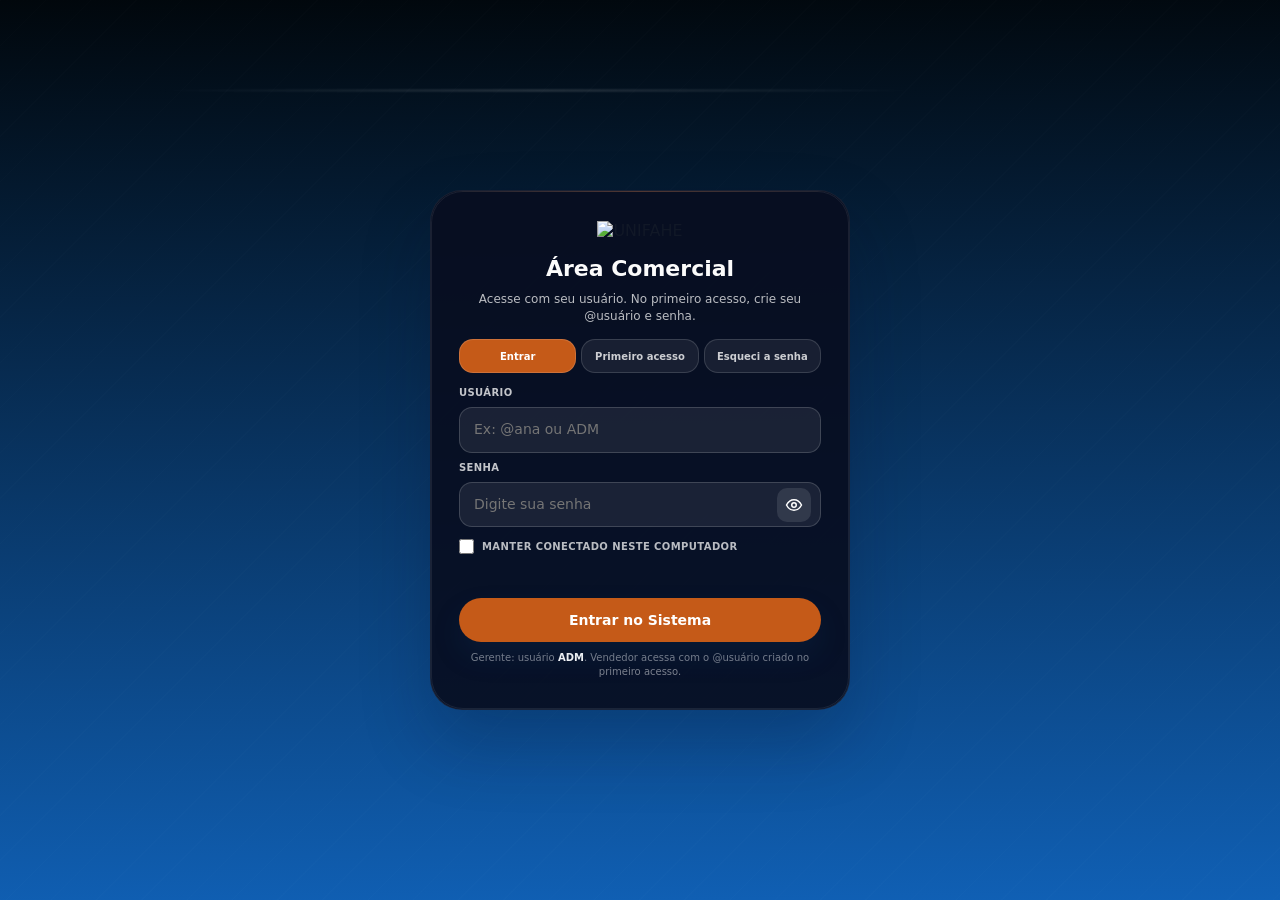
==== commit aebdb8f1: "Update index.html" ====
--- a/index.html
+++ b/index.html
@@ -38,442 +38,96 @@
         /* ===== LOGIN ===== */
         #loginOverlay {
             position: fixed;
-            inset: 0;
+            top: 0;
+            left: 0;
             width: 100%;
             height: 100%;
-            min-height: 100vh;
-            background: linear-gradient(135deg, #020815 0%, #06162c 42%, #081f3d 100%);
-            color: #ffffff;
+            background:linear-gradient(359deg, #1060b5 0%, #01070c 100%);
+            display: flex;
+            align-items: center;
+            justify-content: center;
             overflow: hidden;
             z-index: 10000;
-            font-family: system-ui, -apple-system, Segoe UI, Roboto, Arial, sans-serif;
-        }
-
-        #loginOverlay * {
-            box-sizing: border-box;
-        }
-
+        }
         #loginOverlay::before {
             content: '';
             position: absolute;
             inset: 0;
-            background:
-                linear-gradient(90deg, rgba(255,255,255,0.025) 1px, transparent 1px),
-                linear-gradient(0deg, rgba(255,255,255,0.018) 1px, transparent 1px),
-                linear-gradient(115deg, rgba(255,122,26,0.08), transparent 30%, rgba(21,96,181,0.08) 72%, transparent 100%);
-            background-size: 72px 72px, 72px 72px, 100% 100%;
+            background-image: repeating-linear-gradient(135deg,
+                rgba(255,255,255,0.04) 0,
+                rgba(255,255,255,0.04) 1px,
+                transparent 1px,
+                transparent 32px);
+            opacity: 0.25;
             pointer-events: none;
         }
-
-        .login-screen {
-            position: relative;
-            z-index: 1;
-            min-height: 100vh;
-            width: 100%;
-            display: grid;
-            grid-template-columns: minmax(440px, 1.05fr) minmax(360px, 0.95fr);
-            align-items: center;
-            gap: clamp(32px, 4vw, 72px);
-            padding: clamp(34px, 5.2vw, 86px) clamp(24px, 5vw, 112px) clamp(34px, 5.2vw, 86px) clamp(280px, 23vw, 390px);
-        }
-
-        .login-art-panel {
+        #loginOverlay::after {
+            content: '';
             position: absolute;
-            z-index: 0;
-            top: 0;
-            bottom: 0;
-            left: 0;
-            width: min(360px, 23vw);
-            min-width: 292px;
-            display: grid;
-            grid-template-columns: repeat(4, 1fr);
-            grid-auto-rows: minmax(74px, 1fr);
-            overflow: hidden;
-            border-right: 1px solid rgba(255,255,255,0.06);
-            background: #051328;
-            opacity: 0.98;
-        }
-
-        .login-art-panel span {
-            position: relative;
-            min-height: 70px;
-            background: rgba(6, 19, 42, 0.9);
-            border-right: 1px solid rgba(255,255,255,0.035);
-            border-bottom: 1px solid rgba(255,255,255,0.035);
-            overflow: hidden;
-        }
-
-        .tile-orange { background: linear-gradient(135deg, #f97316, #9f3412) !important; }
-        .tile-blue { background: linear-gradient(135deg, #155eb5, #062f68) !important; }
-        .tile-dark { background: linear-gradient(135deg, #061329, #020815) !important; }
-        .tile-cream { background: linear-gradient(135deg, #f2eadc, #cdbfa7) !important; }
-        .tile-half::after { content:''; position:absolute; inset:0; border-radius: 0 0 100% 0; background: rgba(255,255,255,0.12); }
-        .tile-curve::after { content:''; position:absolute; width: 176%; height:176%; right:-88%; bottom:-88%; border-radius:50%; background: rgba(255,255,255,0.12); }
-        .tile-curve-inv::after { content:''; position:absolute; width: 176%; height:176%; left:-88%; top:-88%; border-radius:50%; background: rgba(255,255,255,0.10); }
-        .tile-dot::after { content:''; position:absolute; width:22px; height:22px; border-radius:50%; left:50%; top:50%; transform:translate(-50%,-50%); background:#f97316; }
-        .tile-dot-blue::after { background:#236ac2; }
-        .tile-big-arc::after { content:''; position:absolute; width:220%; height:220%; right:-38%; bottom:-64%; border-radius:50%; border:64px solid rgba(242,234,220,0.94); }
-
-        .login-intro {
-            position: relative;
-            z-index: 1;
-            max-width: 640px;
-            color: #fff;
-        }
-
-        .login-intro-logo {
-            display: block;
-            width: clamp(184px, 14vw, 260px);
-            height: auto;
-            margin: 0 0 clamp(42px, 6vh, 72px);
-            object-fit: contain;
-        }
-
-        .login-accent-line {
-            display: block;
-            width: 62px;
-            height: 3px;
-            border-radius: 999px;
-            background: #f97316;
-            margin-bottom: 26px;
-        }
-
-        .login-intro h1 {
-            margin: 0;
-            color: #fff;
-            font-size: clamp(42px, 4vw, 64px);
-            line-height: 0.98;
-            letter-spacing: -0.055em;
-            font-weight: 300;
-        }
-
-        .login-intro h1 strong {
-            display: inline-block;
-            color: #fff;
-            font-weight: 850;
-            letter-spacing: -0.065em;
-        }
-
-        .login-intro-text {
-            margin: 24px 0 38px;
-            max-width: 500px;
-            color: rgba(248,250,252,0.82);
-            font-size: clamp(17px, 1.25vw, 21px);
-            line-height: 1.45;
-            font-weight: 400;
-        }
-
-        .login-feature-grid {
-            display: grid;
-            grid-template-columns: repeat(3, minmax(120px, 1fr));
-            gap: 22px;
-            max-width: 560px;
-        }
-
-        .login-feature-card {
-            min-height: 150px;
-            display: flex;
-            flex-direction: column;
-            align-items: center;
-            justify-content: center;
-            gap: 12px;
-            padding: 18px 16px;
-            border-radius: 16px;
-            background: rgba(7, 21, 45, 0.72);
-            border: 1px solid rgba(190, 210, 238, 0.18);
-            box-shadow: 0 22px 50px rgba(0,0,0,0.16), inset 0 1px 0 rgba(255,255,255,0.045);
-            text-align: center;
-        }
-
-        .login-feature-icon {
-            width: 54px;
-            height: 54px;
-            color: #ffffff;
-        }
-
-        .login-feature-icon .orange-stroke { stroke: #f97316; }
-        .login-feature-card strong { display: block; color: #fff; font-size: 14px; font-weight: 800; }
-        .login-feature-card small { display: block; margin-top: 4px; color: rgba(226,232,240,0.74); font-size: 12px; line-height: 1.35; }
-
-        .login-trust {
-            display: flex;
-            align-items: center;
-            gap: 14px;
-            margin-top: 42px;
-            color: rgba(226,232,240,0.78);
-            font-size: 16px;
-            line-height: 1.45;
-        }
-
-        .login-trust svg {
-            flex: 0 0 34px;
-            color: #2b78dd;
-        }
-
-        .login-trust b { color: #fff; }
-
+            left: 12%;
+            top: 10%;
+            width: 60%;
+            height: 1px;
+            background: linear-gradient(90deg, rgba(255,255,255,0), rgba(255,255,255,0.35), rgba(255,255,255,0));
+            filter: blur(0.8px);
+            animation: scanLine 5s ease-in-out infinite;
+            pointer-events: none;
+        }
         .login-card {
             position: relative;
-            z-index: 2;
-            width: min(550px, 100%);
-            margin-left: auto;
-            padding: clamp(34px, 4vw, 54px) clamp(30px, 4vw, 46px);
-            border-radius: 30px;
-            background: rgba(6, 18, 38, 0.74);
-            border: 1px solid rgba(202, 217, 238, 0.34);
-            box-shadow: 0 34px 90px rgba(0,0,0,0.24), inset 0 1px 0 rgba(255,255,255,0.05);
+            background: rgba(8, 14, 32, 0.92);
+            border-radius: 32px;
+            padding: 48px 40px;
+            text-align: center;
+            width: min(420px, calc(100% - 48px));
+            box-shadow: 0 32px 70px rgba(3, 15, 40, 0.24);
+            animation: fadeUp 0.45s ease;
+            border: 1px solid rgba(255,255,255,0.08);
             overflow: hidden;
         }
-
         .login-card::before {
             content: '';
             position: absolute;
+            top: 0;
+            left: 0;
+            right: 0;
+            height: 1px;
+            background: linear-gradient(90deg, transparent, rgba(232,106,31,0.4), transparent);
+            opacity: 0.65;
+            pointer-events: none;
+        }
+        .login-card::after {
+            content: '';
+            position: absolute;
             inset: 0;
-            border-radius: 30px;
-            border: 1px solid rgba(74, 144, 226, 0.16);
+            border: 1px solid rgba(255,255,255,0.08);
+            border-radius: 32px;
             pointer-events: none;
         }
-
-        .login-card-head {
+        @keyframes fadeUp {
+            from { opacity: 0; transform: translateY(20px); }
+            to { opacity: 1; transform: translateY(0); }
+        }
+        @keyframes scanLine {
+            0% { transform: translateX(-100%); opacity: 0; }
+            25% { opacity: 0.3; }
+            50% { transform: translateX(100%); opacity: 0.15; }
+            100% { transform: translateX(200%); opacity: 0; }
+        }
+        .login-card img {
+            width: 200px;
+            margin-bottom: 24px;
             position: relative;
             z-index: 1;
-            display: flex;
-            flex-direction: column;
-            align-items: center;
-            text-align: center;
-        }
-
-        .login-brand-star {
-            width: 112px;
-            height: 94px;
-            margin-bottom: 20px;
-        }
-
-        .login-brand-star svg { width: 100%; height: 100%; display: block; }
-
+        }
         .login-card h2 {
-            margin: 0 0 14px;
-            color: #fff;
-            font-size: clamp(24px, 2vw, 31px);
-            line-height: 1.05;
-            letter-spacing: -0.02em;
-            font-weight: 850;
-        }
-
-            margin: 0 0 28px;
-            color: rgba(226,232,240,0.86);
-            font-size: 16px;
-            line-height: 1.5;
-            max-width: 380px;
-        }
-
-        .login-tabs {
+            font-size: 22px;
+            font-weight: 700;
+            margin-bottom: 32px;
+            color: #fbfbfb;
             position: relative;
-            z-index: 2;
-            display: grid;
-            grid-template-columns: repeat(3, 1fr);
-            gap: 10px;
-            margin: 0 0 26px;
-        }
-
-        .login-tab {
-            min-height: 42px;
-            padding: 0 14px;
-            border: 1px solid rgba(203,213,225,0.12);
-            border-radius: 999px;
-            background: rgba(255,255,255,0.055);
-            color: rgba(255,255,255,0.82);
-            font-size: 13px;
-            font-weight: 750;
-            cursor: pointer;
-            box-shadow: inset 0 1px 0 rgba(255,255,255,0.04);
-            transition: transform .18s ease, border-color .18s ease, background .18s ease;
-            white-space: nowrap;
-        }
-
-        .login-tab:hover {
-            transform: translateY(-1px);
-            border-color: rgba(249,115,22,0.38);
-            background: rgba(255,255,255,0.085);
-        }
-
-        .login-tab.active {
-            color: #fff;
-            border-color: rgba(249,115,22,0.65);
-            background: linear-gradient(135deg, #f97316, #c2410c);
-            box-shadow: 0 14px 30px rgba(194,65,12,0.26);
-        }
-
-        .login-panel { display: none; }
-        .login-panel.active { display: grid; }
-
-            position: relative;
-            z-index: 2;
-            gap: 16px;
-        }
-
-        .login-field {
-            display: grid;
-            gap: 9px;
-        }
-
-        .login-field > label,
-        .login-field > span,
-            color: rgba(241,245,249,0.86);
-            font-size: 12px;
-            font-weight: 850;
-            text-align: left;
-            letter-spacing: 0.06em;
-            text-transform: uppercase;
-        }
-
-        .login-field-shell {
-            position: relative;
-            display: flex;
-            align-items: center;
-            gap: 12px;
-            width: 100%;
-            min-height: 58px;
-            padding: 0 18px;
-            border-radius: 18px;
-            background: rgba(255,255,255,0.075);
-            border: 1px solid rgba(203,213,225,0.13);
-            box-shadow: inset 0 1px 0 rgba(255,255,255,0.035);
-        }
-
-        .login-input-icon {
-            flex: 0 0 22px;
-            width: 22px;
-            height: 22px;
-            color: rgba(255,255,255,0.9);
-        }
-
-            width: 100%;
-            min-width: 0;
-            height: 54px;
-            border: 0;
-            outline: none;
-            background: transparent;
-            color: #ffffff;
-            font-size: 16px;
-            font-weight: 500;
-        }
-
-
-        #loginOverlay .password-field-wrap {
-            flex: 1 1 auto;
-            display: flex;
-            align-items: center;
-            min-width: 0;
-        }
-
-        #loginOverlay .password-field-wrap input {
-            padding-right: 44px !important;
-        }
-
-        #loginOverlay .password-toggle-btn {
-            right: 0;
-            width: 38px;
-            height: 38px;
-            border-radius: 12px;
-            background: transparent;
-            color: rgba(255,255,255,0.86);
-        }
-
-        #loginOverlay .password-toggle-btn:hover {
-            background: rgba(255,255,255,0.08);
-            transform: translateY(-50%);
-        }
-
-            display: flex !important;
-            align-items: center;
-            gap: 10px;
-            margin: 0 0 4px;
-            color: rgba(255,255,255,0.86) !important;
-            font-size: 12px !important;
-            font-weight: 800;
-            line-height: 1.35;
-            letter-spacing: 0.02em;
-            text-transform: uppercase;
-            text-align: left !important;
-            cursor: pointer;
-        }
-
-            appearance: none;
-            width: 18px !important;
-            height: 18px !important;
-            min-height: 18px !important;
-            border-radius: 5px;
-            border: 1px solid rgba(249,115,22,0.75);
-            background: rgba(255,255,255,0.08);
-            cursor: pointer;
-        }
-
-            background: #f97316;
-            box-shadow: inset 0 0 0 3px #f97316;
-            position: relative;
-        }
-
-            content: '✓';
-            display: block;
-            color: #06162c;
-            font-size: 14px;
-            font-weight: 950;
-            line-height: 17px;
-            text-align: center;
-        }
-
-            min-height: 18px;
-            color: #fecaca;
-            font-size: 12px;
-            font-weight: 750;
-            text-align: left;
-        }
-
-        #loginOverlay .btn-primary {
-            width: 100%;
-            min-height: 56px;
-            border: 0;
-            border-radius: 14px;
-            background: linear-gradient(135deg, #f97316, #c2410c);
-            color: #ffffff;
-            font-size: 16px;
-            font-weight: 850;
-            letter-spacing: 0.01em;
-            cursor: pointer;
-            box-shadow: 0 18px 34px rgba(194,65,12,0.28), inset 0 1px 0 rgba(255,255,255,0.22);
-            transition: transform .18s ease, filter .18s ease, box-shadow .18s ease;
-        }
-
-        #loginOverlay .btn-primary:hover {
-            transform: translateY(-1px);
-            filter: brightness(1.04);
-            box-shadow: 0 22px 40px rgba(194,65,12,0.34), inset 0 1px 0 rgba(255,255,255,0.24);
-        }
-
-            margin: 2px 0 0;
-            color: rgba(226,232,240,0.68);
-            font-size: 13px;
-            line-height: 1.45;
-            text-align: center;
-        }
-
-
-        .recover-intro {
-            display: grid;
-            gap: 5px;
-            padding: 14px 16px;
-            border-radius: 16px;
-            background: rgba(255,255,255,0.065);
-            border: 1px solid rgba(203,213,225,0.12);
-            text-align: left;
-        }
-
-        .recover-intro strong { color: #fff; font-size: 14px; }
-        .recover-intro span { color: rgba(226,232,240,0.7); font-size: 12px; line-height: 1.35; }
-        .recover-code-area { display: grid; gap: 14px; padding-top: 4px; }
-        .admin-first-access-note { margin-top: 8px; }
-
+            z-index: 1;
+        }
         .btn-primary {
             background:#c55a18;
             border: none;
@@ -494,33 +148,6 @@
             transform: translateY(-1px);
             box-shadow: 0 16px 30px rgba(14,60,109,0.22);
         }
-
-        @media (max-width: 1200px) {
-            .login-screen {
-                grid-template-columns: 1fr;
-                align-items: start;
-                gap: 30px;
-                padding: 54px 32px;
-                overflow: auto;
-            }
-            .login-art-panel { width: 100%; min-width: 0; height: 160px; bottom: auto; grid-auto-rows: 80px; opacity: .46; }
-            .login-intro { max-width: none; margin-top: 148px; }
-            .login-intro-logo { margin-bottom: 30px; }
-            .login-card { margin: 0; width: 100%; max-width: 640px; }
-        }
-
-        @media (max-width: 720px) {
-            .login-screen { padding: 38px 18px; }
-            .login-art-panel { height: 120px; grid-auto-rows: 60px; }
-            .login-intro { margin-top: 108px; }
-            .login-feature-grid { grid-template-columns: 1fr; gap: 12px; }
-            .login-feature-card { min-height: 112px; }
-            .login-tabs { grid-template-columns: 1fr; }
-            .login-card { padding: 28px 20px; border-radius: 24px; }
-            .login-card::before { border-radius: 24px; }
-            .login-trust { align-items: flex-start; font-size: 14px; }
-        }
-
 
         /* ===== SIDEBAR ===== */
         #sidebar {
@@ -2390,6 +2017,14 @@
 /* ===== AJUSTES FINAIS: LOGIN REAL, MENU ESQUERDO, DIÁRIO, RANKING E TIMES GAMER ===== */
 body { font-family: system-ui, -apple-system, Segoe UI, Roboto, Arial, sans-serif !important; }
 .sidebar-open-btn { left: 20px !important; right: auto !important; top: 20px !important; z-index: 3000 !important; }
+.login-card.login-real-card { width: min(460px, calc(100% - 44px)); padding: 38px 34px; }
+.login-real-subtitle { color: rgba(255,255,255,.72); font-size: 13px; line-height: 1.45; margin: -20px 0 22px; }
+.login-real-form { display: grid; gap: 12px; position: relative; z-index: 2; }
+.login-real-form label { text-align: left; color: rgba(255,255,255,.76); font-size: 12px; font-weight: 800; letter-spacing: .04em; text-transform: uppercase; }
+.login-real-form select,.login-real-form input { background: rgba(255,255,255,.08); color: #fff; border: 1px solid rgba(255,255,255,.16); border-radius: 16px; min-height: 46px; }
+.login-real-form select option { color: #0f172a; }
+.login-real-error { min-height: 18px; color: #fecaca; font-size: 12px; font-weight: 700; }
+.login-help { color: rgba(255,255,255,.55); font-size: 11px; line-height: 1.4; }
 #dashboardView .main-content, #dashboardIndividualView .ind-report-wrap { transform: scale(.985); transform-origin: top center; }
 #dashboardView .charts-grid { min-height: 0 !important; }
 #dashboardView .chart-container { min-height: 0 !important; }
@@ -3595,122 +3230,15 @@
 </head>
 <body>
 <div id="loginOverlay">
-    <div class="login-screen">
-        <div class="login-art-panel" aria-hidden="true">
-            <span class="tile-orange"></span><span class="tile-dark"></span><span class="tile-blue"></span><span class="tile-dark tile-curve"></span>
-            <span class="tile-blue tile-curve-inv"></span><span class="tile-dark tile-dot"></span><span class="tile-dark tile-curve"></span><span class="tile-blue"></span>
-            <span class="tile-dark tile-curve"></span><span class="tile-cream tile-big-arc"></span><span class="tile-orange tile-curve"></span><span class="tile-dark"></span>
-            <span class="tile-blue tile-curve-inv"></span><span class="tile-cream tile-curve"></span><span class="tile-dark"></span><span class="tile-dark tile-dot tile-dot-blue"></span>
-            <span class="tile-dark"></span><span class="tile-dark tile-curve"></span><span class="tile-orange"></span><span class="tile-blue tile-curve"></span>
-            <span class="tile-dark tile-curve-inv"></span><span class="tile-blue"></span><span class="tile-dark"></span><span class="tile-dark"></span>
-            <span class="tile-orange tile-half"></span><span class="tile-dark"></span><span class="tile-dark tile-dot"></span><span class="tile-dark"></span>
-            <span class="tile-dark"></span><span class="tile-orange"></span><span class="tile-blue tile-curve-inv"></span><span class="tile-dark"></span>
-        </div>
-
-        <section class="login-intro" aria-label="Apresentação da Área Comercial">
-            <img class="login-intro-logo" alt="UNIFAHE" src="https://unifahe.edu.br/wp-content/uploads/2025/08/logo-unifahe.png"/>
-            <span class="login-accent-line"></span>
-            <h1>Bem-vindo à<br><strong>Área Comercial</strong></h1>
-            <p class="login-intro-text">Acesse sua plataforma e tenha tudo o que você precisa para gerir vendas, acompanhar comissões e gerar resultados.</p>
-
-            <div class="login-feature-grid">
-                <article class="login-feature-card">
-                    <svg class="login-feature-icon" viewBox="0 0 64 64" fill="none" aria-hidden="true">
-                        <path d="M22 28a9 9 0 1 0 0-18 9 9 0 0 0 0 18Z" stroke="currentColor" stroke-width="3"/>
-                        <path d="M42 30a8 8 0 1 0 0-16 8 8 0 0 0 0 16Z" stroke="currentColor" stroke-width="3"/>
-                        <path d="M8 54V43c0-7 6-12 14-12s14 5 14 12v11" stroke="#f97316" stroke-width="3" stroke-linecap="round"/>
-                        <path d="M34 54V43c0-3 2-7 5-9 9 0 17 5 17 13v7" stroke="currentColor" stroke-width="3" stroke-linecap="round"/>
-                    </svg>
-                    <div><strong>Gestão de vendas</strong><small>Organize oportunidades e acompanhe seus resultados.</small></div>
-                </article>
-                <article class="login-feature-card">
-                    <svg class="login-feature-icon" viewBox="0 0 64 64" fill="none" aria-hidden="true">
-                        <path d="M32 56c13.255 0 24-10.745 24-24S45.255 8 32 8 8 18.745 8 32s10.745 24 24 24Z" stroke="currentColor" stroke-width="3"/>
-                        <path d="M48 14c6 6 9 14 8 23" stroke="#f97316" stroke-width="3" stroke-linecap="round"/>
-                        <path d="M24 43 40 21" stroke="currentColor" stroke-width="3" stroke-linecap="round"/>
-                        <path d="M23 25h.01M41 39h.01" stroke="currentColor" stroke-width="5" stroke-linecap="round"/>
-                    </svg>
-                    <div><strong>Comissões</strong><small>Acompanhe ganhos e pagamentos de forma transparente.</small></div>
-                </article>
-                <article class="login-feature-card">
-                    <svg class="login-feature-icon" viewBox="0 0 64 64" fill="none" aria-hidden="true">
-                        <path d="M32 6 52 15v15c0 13-8 23-20 28C20 53 12 43 12 30V15l20-9Z" stroke="currentColor" stroke-width="3" stroke-linejoin="round"/>
-                        <path d="m23 32 6 6 13-15" stroke="#f97316" stroke-width="4" stroke-linecap="round" stroke-linejoin="round"/>
-                    </svg>
-                    <div><strong>Segurança</strong><small>Dados protegidos com tecnologia e conformidade.</small></div>
-                </article>
-            </div>
-
-            <div class="login-trust">
-                <svg viewBox="0 0 48 48" fill="none" aria-hidden="true"><path d="M24 4 42 12v13c0 10-7 17-18 21C13 42 6 35 6 25V12l18-8Z" stroke="currentColor" stroke-width="2.4"/><path d="M24 15v10" stroke="#f97316" stroke-width="2.8" stroke-linecap="round"/><path d="M24 32h.01" stroke="#f97316" stroke-width="4" stroke-linecap="round"/></svg>
-                <span>Segurança, performance e confiança para <b>impulsionar seus resultados</b> todos os dias.</span>
-            </div>
-        </section>
-
-        <section class="login-card login-real-card login-upgraded-card" aria-label="Login da Área Comercial">
-            <div class="login-card-head">
-                <div class="login-brand-star" aria-hidden="true">
-                    <svg viewBox="0 0 140 112" fill="none">
-                        <path d="M68 8 82 45h40L89 66l13 38-34-23-34 23 13-38-33-21h40L68 8Z" stroke="white" stroke-width="9" stroke-linejoin="round"/>
-                        <path d="M28 84 118 43 58 91 63 61 28 84Z" fill="#f97316"/>
-                    </svg>
-                </div>
-                <h2>Área Comercial</h2>
-                <p class="login-real-subtitle">Acesse com seu usuário. No primeiro acesso, crie seu usuário e senha.</p>
-            </div>
-
-            <div class="login-tabs">
-                <button type="button" class="login-tab active" onclick="mostrarAbaLogin('entrar')">Entrar</button>
-                <button type="button" class="login-tab" onclick="mostrarAbaLogin('primeiro')">Primeiro acesso</button>
-                <button type="button" class="login-tab" onclick="mostrarAbaLogin('recuperar')">Esqueci a senha</button>
-            </div>
-
-            <div class="login-real-form login-panel active" id="loginPanelEntrar">
-                <div class="login-field">
-                    <label for="loginUsuarioInput">Usuário</label>
-                    <div class="login-field-shell">
-                        <input id="loginUsuarioInput" type="text" placeholder="ADM ou @usuário" autocomplete="username" onkeydown="if(event.key==='Enter') iniciarSessao()"/>
-                        <svg class="login-input-icon" viewBox="0 0 24 24" fill="none" aria-hidden="true"><path d="M20 21a8 8 0 0 0-16 0" stroke="currentColor" stroke-width="1.8" stroke-linecap="round"/><path d="M12 13a5 5 0 1 0 0-10 5 5 0 0 0 0 10Z" stroke="currentColor" stroke-width="1.8"/></svg>
-                    </div>
-                </div>
-                <div class="login-field">
-                    <label for="loginSenhaInput">Senha</label>
-                    <div class="login-field-shell">
-                        <input id="loginSenhaInput" type="password" placeholder="Digite sua senha" autocomplete="current-password" onkeydown="if(event.key==='Enter') iniciarSessao()"/>
-                    </div>
-                </div>
-                <label class="login-remember-row"><input type="checkbox" id="manterConectadoCheck" checked><span>Manter conectado neste computador</span></label>
-                <div class="login-real-error" id="loginErroMsg"></div>
-                <button class="btn-primary" onclick="iniciarSessao()">Entrar no Sistema</button>
-                <p class="login-help">Gerente: usuário <b>ADM</b>, Vendedor: acesso com o <b>@usuário</b> criado no primeiro acesso.</p>
-            </div>
-
-            <div class="login-real-form login-panel" id="loginPanelPrimeiro">
-                <div class="login-field"><label for="primeiroVendedorSelect">Seu nome</label><div class="login-field-shell"><select id="primeiroVendedorSelect"></select></div></div>
-                <div class="login-field"><label for="primeiroUsuarioInput">Criar usuário</label><div class="login-field-shell"><input id="primeiroUsuarioInput" type="text" placeholder="Ex: @ana.silva" autocomplete="username"/></div></div>
-                <div class="login-field"><label for="primeiroEmailInput">E-mail para recuperação</label><div class="login-field-shell"><input id="primeiroEmailInput" type="email" placeholder="seuemail@gmail.com" autocomplete="email"/></div></div>
-                <div class="login-field"><label for="primeiroCelularInput">Celular opcional</label><div class="login-field-shell"><input id="primeiroCelularInput" type="tel" placeholder="DDD + número" autocomplete="tel"/></div></div>
-                <div class="login-field"><label for="primeiroSenhaInput">Criar senha</label><div class="login-field-shell"><input id="primeiroSenhaInput" type="password" placeholder="Digite uma senha" autocomplete="new-password"/></div></div>
-                <div class="login-field"><label for="primeiroSenhaConfirmaInput">Confirmar senha</label><div class="login-field-shell"><input id="primeiroSenhaConfirmaInput" type="password" placeholder="Repita a senha" autocomplete="new-password"/></div></div>
-                <div class="login-real-error" id="primeiroErroMsg"></div>
-                <button class="btn-primary" onclick="criarPrimeiroAcesso()">Criar acesso</button>
-            </div>
-
-            <div class="login-real-form login-panel recuperar-discreto" id="loginPanelRecuperar">
-                <div class="recover-intro"><strong>Recuperar acesso</strong><span>Informe seu @usuário e o e-mail cadastrado para receber o código.</span></div>
-                <div class="login-field"><label for="recuperarUsuarioInput">@Usuário</label><div class="login-field-shell"><input id="recuperarUsuarioInput" type="text" placeholder="Ex: @ana.silva" autocomplete="username"/></div></div>
-                <div class="login-field"><label for="recuperarEmailInput">E-mail de recuperação</label><div class="login-field-shell"><input id="recuperarEmailInput" type="email" placeholder="email cadastrado" autocomplete="email"/></div></div>
-                <button class="btn-primary recover-send-btn" type="button" onclick="gerarCodigoRecuperacao()">Enviar código</button>
-                <div class="recover-code-area">
-                    <div class="login-field"><label for="recuperarCodigoInput">Código recebido</label><div class="login-field-shell"><input id="recuperarCodigoInput" type="text" placeholder="Código de 6 dígitos" inputmode="numeric"/></div></div>
-                    <div class="login-field"><label for="recuperarNovaSenhaInput">Nova senha</label><div class="login-field-shell"><input id="recuperarNovaSenhaInput" type="password" placeholder="Nova senha" autocomplete="new-password"/></div></div>
-                    <button class="btn-primary" onclick="alterarSenhaComCodigo()">Alterar senha</button>
-                </div>
-                <div class="login-real-error" id="recuperarErroMsg"></div>
-                <p class="login-help">Código válido por 10 minutos.</p>
-            </div>
-        </section>
-    </div>
+<div class="login-card login-real-card login-upgraded-card">
+<img alt="UNIFAHE" src="https://unifahe.edu.br/wp-content/uploads/2025/08/logo-unifahe.png"/>
+<h2>Área Comercial</h2>
+<p class="login-real-subtitle">Acesse com seu usuário. No primeiro acesso, crie seu @usuário e senha.</p>
+<div class="login-tabs"><button type="button" class="login-tab active" onclick="mostrarAbaLogin('entrar')">Entrar</button><button type="button" class="login-tab" onclick="mostrarAbaLogin('primeiro')">Primeiro acesso</button><button type="button" class="login-tab" onclick="mostrarAbaLogin('recuperar')">Esqueci a senha</button></div>
+<div class="login-real-form login-panel active" id="loginPanelEntrar"><label>Usuário</label><input id="loginUsuarioInput" type="text" placeholder="Ex: @ana ou ADM" onkeydown="if(event.key==='Enter') iniciarSessao()"/><label>Senha</label><input id="loginSenhaInput" type="password" placeholder="Digite sua senha" onkeydown="if(event.key==='Enter') iniciarSessao()"/><div class="login-real-error" id="loginErroMsg"></div><button class="btn-primary" onclick="iniciarSessao()">Entrar no Sistema</button><p class="login-help">Gerente: usuário <b>ADM</b>. Vendedor acessa com o @usuário criado no primeiro acesso.</p></div>
+<div class="login-real-form login-panel" id="loginPanelPrimeiro"><label>Seu nome</label><select id="primeiroVendedorSelect"></select><label>Criar usuário</label><input id="primeiroUsuarioInput" type="text" placeholder="Ex: @ana.silva"/><label>E-mail para recuperação</label><input id="primeiroEmailInput" type="email" placeholder="seuemail@gmail.com"/><label>Celular opcional</label><input id="primeiroCelularInput" type="tel" placeholder="DDD + número"/><label>Criar senha</label><input id="primeiroSenhaInput" type="password" placeholder="Digite uma senha"/><label>Confirmar senha</label><input id="primeiroSenhaConfirmaInput" type="password" placeholder="Repita a senha"/><div class="login-real-error" id="primeiroErroMsg"></div><button class="btn-primary" onclick="criarPrimeiroAcesso()">Criar acesso</button></div>
+<div class="login-real-form login-panel recuperar-discreto" id="loginPanelRecuperar"><div class="recover-intro"><strong>Recuperar acesso</strong><span>Informe apenas seu @usuário e o e-mail cadastrado para receber o código.</span></div><label>@Usuário</label><input id="recuperarUsuarioInput" type="text" placeholder="Ex: @ana.silva"/><label>E-mail de recuperação</label><input id="recuperarEmailInput" type="email" placeholder="email cadastrado"/><button class="btn-primary recover-send-btn" type="button" onclick="gerarCodigoRecuperacao()">Enviar código</button><div class="recover-code-area"><label>Código recebido</label><input id="recuperarCodigoInput" type="text" placeholder="Código de 6 dígitos"/><label>Nova senha</label><input id="recuperarNovaSenhaInput" type="password" placeholder="Nova senha"/><button class="btn-primary" onclick="alterarSenhaComCodigo()">Alterar senha</button></div><div class="login-real-error" id="recuperarErroMsg"></div><p class="login-help">Código válido por 10 minutos.</p></div>
+</div>
 </div>
 <div id="mainPortal" style="display:none">
 <button type="button" class="sidebar-open-btn" id="toggleSidebarBtn" aria-label="Abrir menu">
@@ -5723,6 +5251,7 @@
 </script>
 
 <style>
+.login-upgraded-card{max-height:calc(100vh - 42px);overflow:auto}.login-tabs{display:grid;grid-template-columns:repeat(3,1fr);gap:6px;margin:-10px 0 16px;position:relative;z-index:2}.login-tab{border:1px solid rgba(255,255,255,.14);background:rgba(255,255,255,.07);color:rgba(255,255,255,.78);border-radius:14px;min-height:36px;cursor:pointer;font-size:11px;font-weight:800}.login-tab.active{background:#c55a18;color:#fff}.login-panel{display:none}.login-panel.active{display:grid}.login-real-form b{color:#fff}
 #diarioView{padding:24px 32px!important}.diario-shell{max-width:1240px;margin:0 auto;height:calc(100vh - 72px)!important;width:100%}.diario-table{min-width:760px!important}#timesView{padding:24px 32px!important}.times-arena{max-width:1240px;margin:0 auto;height:calc(100vh - 72px)!important;width:100%}.times-arena-top{padding:12px 16px!important}.times-grid.gamer-times-grid{gap:10px!important}.time-card.gamer-time-card{border-radius:20px!important}.gamer-time-head{padding:10px 12px!important}.gamer-time-body{padding:10px 12px!important;gap:7px!important}.gamer-member-row{padding:7px 9px!important}.gamer-time-actions button{flex:initial!important;width:100%}.times-config-btn-top{border:none;border-radius:999px;padding:10px 16px;font-weight:900;cursor:pointer;color:#fff;background:linear-gradient(135deg,#f97316,#c55a18);box-shadow:0 14px 28px rgba(249,115,22,.24)}
 .dashboard-filter-box,.ind-filter-box{display:flex;align-items:end;gap:10px;flex-wrap:wrap;background:#fff;border:1px solid #e2e8f0;border-radius:16px;padding:10px 12px;box-shadow:0 12px 28px rgba(15,23,42,.05)}.dashboard-filter-box label,.ind-filter-box label{display:grid;gap:4px;font-size:10px;font-weight:900;color:#64748b;text-transform:uppercase;letter-spacing:.06em}.dashboard-filter-box select,.dashboard-filter-box input,.ind-filter-box select,.ind-filter-box input{height:34px;padding:6px 10px;border-radius:10px;font-size:12px;min-width:130px}.dashboard-filter-box button,.ind-filter-box button{height:34px;border:none;border-radius:999px;padding:0 14px;background:#0e3c6d;color:#fff;font-weight:900;cursor:pointer}.vendedor-lock-note{font-size:11px;color:#0e3c6d;font-weight:800;margin-top:8px}@media(max-width:1100px){.diario-shell,.times-arena{height:auto!important;overflow:visible!important}#diarioView,#timesView{overflow:auto!important}}
 
@@ -5897,7 +5426,7 @@
 .home-academic-hero:before{content:'';position:absolute;inset:0;background:linear-gradient(135deg, rgba(14,60,109,.12), rgba(249,115,22,.08));pointer-events:none;}
 .home-academic-content,.home-academic-card{position:relative;z-index:1}.home-brand-line{display:inline-flex;align-items:center;gap:14px;background:rgba(255,255,255,.10);border:1px solid rgba(255,255,255,.18);padding:10px 14px;border-radius:999px;margin-bottom:24px}.home-brand-line img{height:34px;width:auto}.home-brand-line span{font-size:12px;font-weight:800;text-transform:uppercase;letter-spacing:.12em;color:#fed7aa}.home-academic-content h1{max-width:720px;margin:0;color:#fff;font-size:clamp(2rem,4vw,4rem);line-height:1.02;letter-spacing:-.05em}.home-academic-content p{max-width:690px;margin:18px 0 0;color:rgba(255,255,255,.80);font-size:1.05rem;line-height:1.6}.home-academic-actions{display:flex;gap:12px;flex-wrap:wrap;margin-top:30px}.home-academic-actions button{border:none;border-radius:999px;padding:13px 20px;font-weight:800;cursor:pointer;background:#f97316;color:#fff;box-shadow:0 16px 32px rgba(249,115,22,.25)}.home-academic-actions button.secondary{background:rgba(255,255,255,.12);border:1px solid rgba(255,255,255,.22)}.home-academic-card{background:rgba(255,255,255,.96);border:1px solid rgba(255,255,255,.5);border-radius:30px;padding:28px;box-shadow:0 28px 70px rgba(0,0,0,.18)}.home-academic-card>span{display:inline-block;color:#f97316;font-size:12px;font-weight:900;text-transform:uppercase;letter-spacing:.12em;margin-bottom:10px}.home-academic-card>strong{display:block;color:#0e3c6d;font-size:1.55rem;line-height:1.15}.home-academic-card p{color:#64748b;margin:12px 0 18px;line-height:1.5}.academic-mini-grid{display:grid;grid-template-columns:1fr;gap:10px}.academic-mini-grid div{display:flex;align-items:center;justify-content:space-between;gap:12px;background:#f8fafc;border:1px solid #e2e8f0;border-radius:16px;padding:12px 14px}.academic-mini-grid b{color:#0e3c6d}.academic-mini-grid small{color:#64748b;text-align:right}.home-academic-main{max-width:1180px;margin:0 auto;padding:42px 28px 54px}.academic-title{text-align:center;margin-bottom:24px}.academic-title span{color:#f97316;font-weight:900;text-transform:uppercase;letter-spacing:.14em;font-size:12px}.academic-title h2{margin:8px 0 8px;color:#0e3c6d;font-size:2rem}.academic-title p{margin:0 auto;max-width:720px;color:#64748b;line-height:1.55}.home-academic-grid{display:grid;grid-template-columns:repeat(4,minmax(0,1fr));gap:16px}.academic-module-card{text-align:left;border:1px solid #dbe5f0;background:#fff;border-radius:24px;padding:22px;min-height:190px;cursor:pointer;box-shadow:0 18px 45px rgba(14,60,109,.07);transition:.22s ease}.academic-module-card:hover{transform:translateY(-5px);border-color:#f97316;box-shadow:0 24px 56px rgba(14,60,109,.12)}.academic-module-card i{display:inline-flex;width:38px;height:38px;align-items:center;justify-content:center;border-radius:14px;background:#eff6ff;color:#0e3c6d;font-style:normal;font-weight:900;margin-bottom:18px}.academic-module-card strong{display:block;color:#0e3c6d;font-size:1.15rem;margin-bottom:10px}.academic-module-card span{display:block;color:#64748b;font-size:.9rem;line-height:1.45}.home-academic-footer-strip{display:grid;grid-template-columns:repeat(3,1fr);gap:14px;margin-top:22px}.home-academic-footer-strip div{background:#fff;border:1px solid #e2e8f0;border-radius:20px;padding:16px 18px}.home-academic-footer-strip strong{display:block;color:#0e3c6d}.home-academic-footer-strip span{color:#64748b;font-size:.88rem}
 #diarioView{background:#f3f6fa!important;padding:24px 42px 32px 82px!important}.diario-shell{max-width:1120px!important;margin:0 auto!important;height:calc(100vh - 76px)!important}.diario-header{background:linear-gradient(135deg,#082947,#0e3c6d)!important;border:1px solid rgba(14,60,109,.12)!important;box-shadow:0 18px 42px rgba(14,60,109,.14)!important}.diario-cards{grid-template-columns:repeat(4,minmax(0,1fr))!important}.diario-kpi{border-radius:18px!important;box-shadow:0 10px 26px rgba(15,23,42,.05)!important}.ranking-card{background:linear-gradient(135deg,#082947,#0e3c6d)!important;border-color:rgba(249,115,22,.18)!important}.ranking-card:nth-child(1){background:linear-gradient(135deg,#0e3c6d,#b45309)!important}.ranking-card:nth-child(2){background:linear-gradient(135deg,#0e3c6d,#475569)!important}.ranking-card:nth-child(3){background:linear-gradient(135deg,#0e3c6d,#9a3412)!important}.diario-table th,.diario-table td{text-align:center!important}.diario-table td:nth-child(2){text-align:center!important}.diario-table tr.top1 td{background:rgba(249,115,22,.08)!important}.diario-table tr.top2 td,.diario-table tr.top3 td{background:#f8fafc!important}.diario-table{min-width:720px!important}.diario-table-card{border-radius:20px!important;box-shadow:0 14px 34px rgba(15,23,42,.06)!important}
-#timesView{padding-left:82px!important}.times-arena{max-width:1160px!important}.field select#vendaParcelas{font-weight:700;color:#0e3c6d}.vendas-table-wrapper{box-shadow:0 12px 34px rgba(14,60,109,.06)!important}
+#timesView{padding-left:82px!important}.times-arena{max-width:1160px!important}.login-card.login-real-card{width:min(420px,calc(100% - 44px))!important;padding:30px 28px!important}.login-card.login-real-card img{width:170px!important;margin-bottom:16px!important}.login-card.login-real-card h2{margin-bottom:10px!important}.login-real-subtitle{font-size:12px!important;margin:0 0 14px!important}.login-tabs{gap:5px!important;margin:0 0 14px!important}.login-tab{font-size:10px!important;min-height:34px!important}.recuperar-discreto .recover-intro{display:grid;gap:4px;text-align:left;background:rgba(255,255,255,.06);border:1px solid rgba(255,255,255,.10);border-radius:16px;padding:12px}.recuperar-discreto .recover-intro strong{color:#fff;font-size:13px}.recuperar-discreto .recover-intro span{color:rgba(255,255,255,.58);font-size:11px;line-height:1.35}.recuperar-discreto .recover-code-area{display:grid;gap:10px;margin-top:4px;padding-top:10px;border-top:1px solid rgba(255,255,255,.10)}.recover-send-btn{padding:12px 18px!important}.login-help{font-size:10px!important;color:rgba(255,255,255,.48)!important}.login-real-form{gap:9px!important}.login-real-form input,.login-real-form select{min-height:42px!important;border-radius:13px!important}.login-real-form label{font-size:10px!important}.field select#vendaParcelas{font-weight:700;color:#0e3c6d}.vendas-table-wrapper{box-shadow:0 12px 34px rgba(14,60,109,.06)!important}
 @media(max-width:1100px){#vendasView,#diarioView,#timesView{padding-left:20px!important;padding-right:20px!important}.home-academic-hero{grid-template-columns:1fr;padding:70px 24px 38px}.home-academic-grid{grid-template-columns:repeat(2,1fr)}.home-academic-footer-strip{grid-template-columns:1fr}.sidebar-open-btn{top:14px!important;left:14px!important}.diario-shell,.times-arena{height:auto!important;overflow:visible!important}.diario-cards{grid-template-columns:repeat(2,1fr)!important}}
 @media(max-width:700px){.home-academic-grid,.diario-cards{grid-template-columns:1fr!important}.home-academic-content h1{font-size:2.1rem}.home-academic-card{padding:22px}.diario-header{flex-direction:column;align-items:flex-start!important}.diario-controls{width:100%}}
 
@@ -6032,6 +5561,8 @@
 #vendasView th:nth-child(12),#vendasView td:nth-child(12){width:96px!important;}
 #vendasView th:nth-child(13),#vendasView td:nth-child(13){width:120px!important;}
 
+.login-remember-row{display:flex!important;align-items:center!important;gap:8px!important;margin:3px 0 8px!important;color:rgba(255,255,255,.72)!important;font-size:12px!important;text-align:left!important;}
+.login-remember-row input{width:15px!important;height:15px!important;min-height:15px!important;accent-color:#f97316!important;}
 
 
 /* ===== VER SENHA + PRIMEIRO ACESSO ADM ===== */
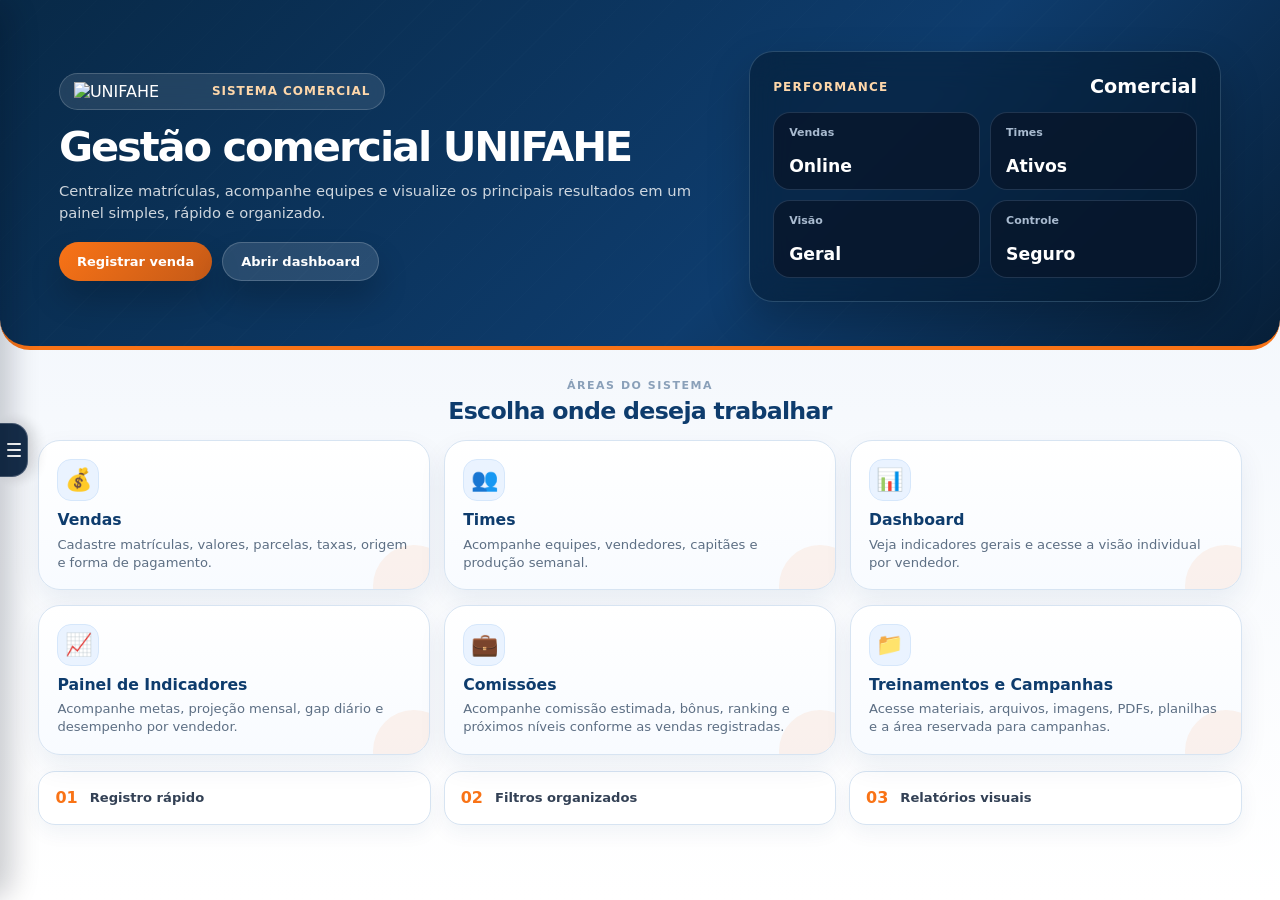
==== commit 23976bf5: "Add files via upload" ====
--- a/index.html
+++ b/index.html
@@ -2028,18 +2028,6 @@
 #dashboardView .main-content, #dashboardIndividualView .ind-report-wrap { transform: scale(.985); transform-origin: top center; }
 #dashboardView .charts-grid { min-height: 0 !important; }
 #dashboardView .chart-container { min-height: 0 !important; }
-#diarioView { max-width: none !important; width: 100% !important; min-height: 100vh; padding: 22px 28px 34px !important; background: #f1f5f9; }
-.diario-shell { height: calc(100vh - 56px); display: flex; flex-direction: column; gap: 14px; overflow: hidden; }
-.diario-header { display: flex; align-items: center; justify-content: space-between; gap: 16px; padding: 18px 22px; border-radius: 24px; background: linear-gradient(135deg, #061b30 0%, #0e3c6d 64%, #132b55 100%); color: #fff; box-shadow: 0 20px 44px rgba(14,60,109,.18); flex-shrink: 0; }
-.diario-header h2 { margin: 0; font-size: 1.35rem; }
-.diario-header p { margin: 4px 0 0; color: rgba(255,255,255,.72); font-size: .84rem; }
-.diario-controls { display: flex; align-items: end; gap: 10px; flex-wrap: wrap; }
-.diario-controls label { display: grid; gap: 5px; color: rgba(255,255,255,.72); font-size: 11px; font-weight: 800; text-transform: uppercase; }
-.diario-controls input { height: 38px; border-radius: 12px; border: 1px solid rgba(255,255,255,.18); background: rgba(255,255,255,.10); color: #fff; }
-.diario-cards { display: grid; grid-template-columns: repeat(4, 1fr); gap: 12px; flex-shrink: 0; }
-.diario-kpi { background: #fff; border: 1px solid rgba(14,60,109,.10); border-radius: 22px; padding: 16px 18px; box-shadow: 0 14px 34px rgba(15,23,42,.06); }
-.diario-kpi span { display: block; color: #64748b; font-size: 12px; font-weight: 800; text-transform: uppercase; letter-spacing: .06em; }
-.diario-kpi strong { display: block; margin-top: 8px; color: #0e3c6d; font-size: 1.35rem; }
 .ranking-top3 { display: grid; grid-template-columns: repeat(3, 1fr); gap: 12px; flex-shrink: 0; }
 .ranking-card { position: relative; overflow: hidden; border-radius: 22px; padding: 16px 18px; color: #fff; background: linear-gradient(135deg, #0f172a, #0e3c6d); border: 1px solid rgba(249,115,22,.22); box-shadow: 0 18px 38px rgba(14,60,109,.16); }
 .ranking-card:nth-child(1){ background: linear-gradient(135deg, #0f172a, #92400e); }
@@ -2048,15 +2036,6 @@
 .ranking-card small { color: rgba(255,255,255,.68); font-weight: 800; }
 .ranking-card h3 { margin: 8px 0 8px; font-size: 1rem; }
 .ranking-card strong { font-size: 1.25rem; color: #fed7aa; }
-.diario-table-card { flex: 1; min-height: 0; background: #fff; border: 1px solid rgba(14,60,109,.10); border-radius: 24px; overflow: hidden; box-shadow: 0 18px 42px rgba(15,23,42,.07); }
-.diario-table-scroll { height: 100%; overflow: auto; }
-.diario-table { min-width: 900px; width: 100%; border-collapse: collapse; }
-.diario-table th { position: sticky; top: 0; z-index: 2; background: #0e3c6d; color: #fff; padding: 13px 14px; text-align: center; }
-.diario-table td { padding: 12px 14px; text-align: center; border-top: 1px solid #e2e8f0; color: #1e293b; font-weight: 600; }
-.diario-table td:nth-child(2) { text-align: left; font-weight: 800; color: #0e3c6d; }
-.diario-table tr.top1 td { background: rgba(249,115,22,.12); }
-.diario-table tr.top2 td { background: rgba(14,60,109,.06); }
-.diario-table tr.top3 td { background: rgba(14,60,109,.04); }
 #timesView { max-width: none !important; width: 100% !important; min-height: 100vh; padding: 18px 24px 28px !important; margin: 0 !important; background: linear-gradient(135deg, #020617 0%, #061b30 46%, #0e3c6d 100%); overflow: hidden; }
 .times-arena { height: calc(100vh - 46px); display: flex; flex-direction: column; gap: 12px; overflow: hidden; }
 .times-arena-top { display: flex; align-items: center; justify-content: space-between; gap: 14px; padding: 14px 18px; border-radius: 24px; background: rgba(2, 6, 23, .64); border: 1px solid rgba(249,115,22,.22); color: #fff; box-shadow: 0 18px 44px rgba(0,0,0,.22); flex-shrink: 0; }
@@ -2084,8 +2063,6 @@
 .gamer-time-actions button:last-child { background: #c55a18; }
 .campanha-modal-grid { display: grid; grid-template-columns: 1fr 1fr; gap: 12px; margin: 16px 0; }
 .campanha-modal-grid .field:last-child { grid-column: 1 / -1; }
-@media (max-width: 1100px){ #timesView { overflow: auto; } .times-arena { height: auto; overflow: visible; } .times-grid.gamer-times-grid { grid-template-columns: repeat(2, 1fr) !important; grid-template-rows: none; overflow: visible; } .diario-shell { height: auto; overflow: visible; } .diario-cards, .ranking-top3 { grid-template-columns: repeat(2, 1fr); } }
-@media (max-width: 700px){ .times-grid.gamer-times-grid, .diario-cards, .ranking-top3 { grid-template-columns: 1fr !important; } .diario-header, .times-arena-top { align-items: flex-start; flex-direction: column; } }
 
 
 
@@ -3113,42 +3090,31 @@
   font-size: 0.78rem !important;
 }
 
-/* Dashboard diário */
-#diarioView,
-#diarioView * {
+/* Ajustes de responsividade */
   font-family: system-ui, -apple-system, Segoe UI, Roboto, Arial, sans-serif !important;
 }
 
-#diarioView .diario-header h2 {
   font-size: 1.48rem !important;
 }
 
-#diarioView .diario-header p {
   font-size: 0.92rem !important;
 }
 
-#diarioView .diario-kpi span {
   font-size: 0.82rem !important;
 }
 
-#diarioView .diario-kpi strong {
   font-size: 1.52rem !important;
 }
 
-#diarioView .ranking-card small {
   font-size: 0.76rem !important;
 }
 
-#diarioView .ranking-card h3 {
   font-size: 1.08rem !important;
 }
 
-#diarioView .ranking-card strong {
   font-size: 1.34rem !important;
 }
 
-#diarioView .diario-table th,
-#diarioView .diario-table td {
   font-size: 0.82rem !important;
   line-height: 1.2 !important;
 }
@@ -3215,7 +3181,6 @@
 /* Em telas menores, pode rolar para preservar legibilidade */
 @media (max-width: 1100px) {
   #dashboardView .value,
-  #diarioView .diario-kpi strong {
     font-size: 1.22rem !important;
   }
 
@@ -3225,6 +3190,10 @@
     font-size: 11px !important;
   }
 }
+
+/* Acesso direto: a antiga tela de login não deve ser exibida nem por um instante. */
+#loginOverlay { display: none !important; }
+
 </style>
 
 </head>
@@ -3240,7 +3209,7 @@
 <div class="login-real-form login-panel recuperar-discreto" id="loginPanelRecuperar"><div class="recover-intro"><strong>Recuperar acesso</strong><span>Informe apenas seu @usuário e o e-mail cadastrado para receber o código.</span></div><label>@Usuário</label><input id="recuperarUsuarioInput" type="text" placeholder="Ex: @ana.silva"/><label>E-mail de recuperação</label><input id="recuperarEmailInput" type="email" placeholder="email cadastrado"/><button class="btn-primary recover-send-btn" type="button" onclick="gerarCodigoRecuperacao()">Enviar código</button><div class="recover-code-area"><label>Código recebido</label><input id="recuperarCodigoInput" type="text" placeholder="Código de 6 dígitos"/><label>Nova senha</label><input id="recuperarNovaSenhaInput" type="password" placeholder="Nova senha"/><button class="btn-primary" onclick="alterarSenhaComCodigo()">Alterar senha</button></div><div class="login-real-error" id="recuperarErroMsg"></div><p class="login-help">Código válido por 10 minutos.</p></div>
 </div>
 </div>
-<div id="mainPortal" style="display:none">
+<div id="mainPortal" style="display:block">
 <button type="button" class="sidebar-open-btn" id="toggleSidebarBtn" aria-label="Abrir menu">
 <span></span>
 <span></span>
@@ -3251,521 +3220,44 @@
 <div class="nav-item" onclick="navegarPara('home')">Início</div>
 <div class="nav-item" onclick="navegarPara('VENDAS')">Vendas</div>
 <div class="nav-item" onclick="navegarPara('TIMES')">Times</div>
-<div class="nav-item" onclick="navegarPara('DIARIO')">Diário</div>
 <div class="nav-item" onclick="navegarPara('DASHBOARD')">Dashboard</div>
 <div class="nav-item" data-extra="painel" onclick="navegarPara('PAINEL_INDICADORES')">Painel de Indicadores</div>
 <div class="nav-item" data-extra="comissoes" onclick="navegarPara('COMISSOES')">Comissões</div>
 <div class="nav-item" data-extra="campanhas" onclick="navegarPara('CAMPANHAS')">Treinamentos e Campanhas</div>
-<div class="nav-item sair" onclick="encerrarSessao()">Sair</div>
 </div>
 <div id="conteudoDinamico">
 <!-- HOME / INICIAL -->
-<div id="homeView">
-<section class="home-premium-hero home-academic-clean">
-<div class="home-hero-content">
-<div class="home-logo-pill">
-<img alt="UNIFAHE" src="https://unifahe.edu.br/wp-content/uploads/2025/08/logo-unifahe.png"/>
-<span>Sistema Comercial</span>
-</div>
-<h1>Gestão comercial UNIFAHE</h1>
-<p>Centralize matrículas, acompanhe equipes e visualize os principais resultados em um painel simples, rápido e organizado.</p>
-<div class="home-hero-actions">
-<button type="button" onclick="navegarPara('VENDAS')">Registrar venda</button>
-<button type="button" class="secondary" onclick="navegarPara('DASHBOARD')">Abrir dashboard</button>
-</div>
-</div>
-<div class="home-hero-panel">
-<div class="hero-panel-top">
-<span>Performance</span>
-<strong>Comercial</strong>
-</div>
-<div class="hero-metric-grid">
-<div><small>Vendas</small><strong>Online</strong></div>
-<div><small>Times</small><strong>Ativos</strong></div>
-<div><small>Visão</small><strong>Geral</strong></div>
-<div><small>Controle</small><strong>Seguro</strong></div>
-</div>
-</div>
-</section>
-<section class="home-premium-content home-academic-clean-content">
-<div class="home-section-title">
-<span>Áreas do sistema</span>
-<h2>Escolha onde deseja trabalhar</h2>
-</div>
-<div class="menu-dashboard-grid home-premium-grid">
-<div class="menu-card home-action-card" onclick="navegarPara('VENDAS')"><span>💰</span><h3>Vendas</h3><p>Cadastre matrículas, valores, parcelas, taxas, origem e forma de pagamento.</p></div>
-<div class="menu-card home-action-card" onclick="navegarPara('TIMES')"><span>👥</span><h3>Times</h3><p>Acompanhe equipes, vendedores, capitães e produção semanal.</p></div>
-<div class="menu-card home-action-card" onclick="navegarPara('DIARIO')"><span>⚡</span><h3>Diário</h3><p>Ranking do dia com quantidade de cursos, taxa, quitado e total faturado.</p></div>
-<div class="menu-card home-action-card" onclick="navegarPara('DASHBOARD')"><span>📊</span><h3>Dashboard</h3><p>Veja indicadores gerais e acesse a visão individual por vendedor.</p></div>
-<div class="menu-card home-action-card home-card-indicadores" data-home-extra="painel" onclick="navegarPara('PAINEL_INDICADORES')"><span>📈</span><h3>Painel de Indicadores</h3><p>Acompanhe metas, projeção mensal, gap diário e desempenho por vendedor.</p></div>
-<div class="menu-card home-action-card home-card-comissoes" data-home-extra="comissoes" onclick="navegarPara('COMISSOES')"><span>💼</span><h3>Comissões</h3><p>Acompanhe comissão estimada, bônus, ranking e próximos níveis conforme as vendas registradas.</p></div>
-<div class="menu-card home-action-card home-card-treinamentos" data-home-extra="campanhas" onclick="navegarPara('CAMPANHAS')"><span>📁</span><h3>Treinamentos e Campanhas</h3><p>Acesse materiais, arquivos, imagens, PDFs, planilhas e a área reservada para campanhas.</p></div>
-</div>
-<div class="home-info-strip">
-<div><strong>01</strong><span>Registro rápido</span></div>
-<div><strong>02</strong><span>Filtros organizados</span></div>
-<div><strong>03</strong><span>Relatórios visuais</span></div>
-</div>
-</section>
-</div>
+<!-- ÁREA HOME: editar em areas/home.js -->
+<script src="areas/home.js"></script>
 <!-- VENDAS -->
-<div class="section-container" id="vendasView">
-<div class="form-card"><div class="form-title">Registrar Matrícula</div>
-<form id="formVenda"><div class="grid-inputs">
-<div class="field"><label>Data</label><input id="vendaData" required="" type="date"/></div>
-<div class="field"><label>Vendedor</label><select id="vendaVendedor" required=""></select></div>
-<div class="field"><label>Modalidade</label><select id="vendaModalidade"><option>Graduação</option><option>2 Graduação</option><option>Pós Graduação</option><option>Extensão</option></select></div>
-<div class="field"><label>Nome do Curso</label><input id="vendaCurso" placeholder="Nome do curso"/></div>
-<div class="field"><label>Estado</label><input id="vendaEstado" placeholder="Estado"/></div>
-<div class="field"><label>Quantidade de Cursos</label><input id="vendaQuantidadeCursos" min="1" type="number" value="1"/></div>
-<div class="field"><label>Aluno</label><input id="vendaAluno" placeholder="Nome completo" required=""/></div>
-<div class="field"><label>Pagamento</label><select id="vendaTipo"><option>BOLETO</option><option>CARTÃO</option><option>À VISTA</option></select></div>
-<div class="field"><label>Valor / Quitado (R$)</label><input id="vendaValor" required="" step="0.01" type="number"/></div>
-<div class="field"><label>Parcelas</label><select id="vendaParcelas"></select></div>
-<div class="field"><label>TAXA (R$)</label><input id="vendaTaxa" required="" step="0.01" type="number"/></div>
-<div class="field"><label>Origem</label><select id="vendaOrigem"><option>LEAD</option><option>RETRABALHO</option><option>WHATS COMERCIAL</option><option>INDIQUE E GANHE</option><option>INDICAÇÃO</option></select></div></div><div class="form-actions"><button class="btn-primary" style="width:auto;" type="submit">Salvar Venda</button><button id="cancelarEdicaoVendaBtn" style="display:none; background:#9CA3AF;" type="button">Cancelar</button></div></form>
-</div>
-<div class="table-wrapper vendas-table-wrapper">
-<table class="vendas-table">
-<colgroup>
-<col class="col-data"/>
-<col class="col-vendedor"/>
-<col class="col-modalidade"/>
-<col class="col-curso"/>
-<col class="col-estado"/>
-<col class="col-qtd"/>
-<col class="col-aluno"/>
-<col class="col-tipo"/>
-<col class="col-origem"/>
-<col class="col-parcelas"/>
-<col class="col-taxa"/>
-<col class="col-valor"/>
-<col class="col-acoes"/>
-</colgroup>
-<thead>
-<tr>
-<th>Data</th>
-<th>Vendedor</th>
-<th>Modalidade</th>
-<th>Curso</th>
-<th>Estado</th>
-<th>Qtd Cursos</th>
-<th>Nome</th>
-<th>Tipo de Pagamento</th>
-<th>Origem</th>
-<th>Parcelas</th>
-<th>TAXA</th>
-<th>Valor</th>
-<th>Ações</th>
-</tr>
-<tr class="vendas-filter-row">
-<th><select id="filtroVendaData" onchange="aplicarFiltrosVendas()"><option value="">Todas</option></select></th>
-<th><select id="filtroVendaVendedor" onchange="aplicarFiltrosVendas()"><option value="">Todos</option></select></th>
-<th><select id="filtroVendaModalidade" onchange="aplicarFiltrosVendas()"><option value="">Todas</option></select></th>
-<th><select id="filtroVendaCurso" onchange="aplicarFiltrosVendas()"><option value="">Todos</option></select></th>
-<th><select id="filtroVendaEstado" onchange="aplicarFiltrosVendas()"><option value="">Todos</option></select></th>
-<th><select id="filtroVendaQuantidade" onchange="aplicarFiltrosVendas()"><option value="">Todas</option></select></th>
-<th><select id="filtroVendaAluno" onchange="aplicarFiltrosVendas()"><option value="">Todos</option></select></th>
-<th><select id="filtroVendaTipo" onchange="aplicarFiltrosVendas()"><option value="">Todos</option></select></th>
-<th><select id="filtroVendaOrigem" onchange="aplicarFiltrosVendas()"><option value="">Todas</option></select></th>
-<th><select id="filtroVendaParcelas" onchange="aplicarFiltrosVendas()"><option value="">Todas</option></select></th>
-<th><select id="filtroVendaTaxa" onchange="aplicarFiltrosVendas()"><option value="">Todas</option></select></th>
-<th><select id="filtroVendaValor" onchange="aplicarFiltrosVendas()"><option value="">Todos</option></select></th>
-<th><button type="button" class="limpar-filtros-btn" onclick="limparFiltrosVendas()">Limpar</button></th>
-</tr>
-</thead>
-<tbody id="vendasTbody"></tbody>
-</table>
-</div>
-</div>
-
-<!-- DIÁRIO -->
-<div class="section-container" id="diarioView" style="display:none;">
-  <div class="diario-shell">
-    <div class="diario-header">
-      <div>
-        <h2>Diário Comercial</h2>
-        <p>Ranking automático por vendedor, atualizado ao vivo pelo Firebase.</p>
-      </div>
-      <div class="diario-controls">
-        <label>Data <input id="diarioData" type="date" onchange="carregarDiario()"/></label>
-        <button class="btn-primary small" type="button" onclick="carregarDiario()">Atualizar</button>
-      </div>
-    </div>
-    <div class="diario-cards">
-      <div class="diario-kpi"><span>Cursos</span><strong id="diarioTotalCursos">0</strong></div>
-      <div class="diario-kpi"><span>Taxa</span><strong id="diarioTotalTaxa">R$ 0,00</strong></div>
-      <div class="diario-kpi"><span>Quitado</span><strong id="diarioTotalQuitado">R$ 0,00</strong></div>
-      <div class="diario-kpi"><span>Total</span><strong id="diarioTotalGeral">R$ 0,00</strong></div>
-    </div>
-    <div class="ranking-top3" id="rankingTop3Container"></div>
-    <div class="diario-table-card">
-      <div class="diario-table-scroll">
-        <table class="diario-table">
-          <thead><tr><th>Posição</th><th>Vendedor</th><th>Quantidade de Curso</th><th>Taxa</th><th>Quitado</th><th>Total</th></tr></thead>
-          <tbody id="diarioTbody"></tbody>
-        </table>
-      </div>
-    </div>
-  </div>
-</div>
+<!-- ÁREA VENDAS: editar em areas/vendas.js -->
+<script src="areas/vendas.js"></script>
 
 <!-- TIMES -->
-<div class="section-container" id="timesView"> <div class="times-controls">
-<div class="times-weekly-meta">
-<strong>Meta da Semana</strong>
-<span id="timeWeekMeta">R$ 0,00</span>
-</div>
-<div class="times-period-filter">
-<label>Início <input id="timeStartDate" onchange="carregarTimes()" type="date"/></label>
-<label>Fim <input id="timeEndDate" onchange="carregarTimes()" type="date"/></label>
-<button class="btn-primary small" onclick="carregarTimes()">Aplicar</button>
-</div>
-</div> <div class="premio-box"><strong>🏆 Premiação da Semana</strong> <span id="premiacaoValorSpan">R$ 0,00</span><button class="edit-premio" onclick="abrirModalPremiacao()" style="background:rgba(255,255,255,0.15); border:none; border-radius:40px; padding:8px 20px; color:white;">Editar</button></div>
-<div class="times-grid" id="timesGridContainer"></div>
-<div class="total-card"><h4>Total Geral Produzido</h4><div class="valor-grande" id="totalGeralValor">R$ 0,00</div></div>
-</div>
+<!-- ÁREA TIMES: editar em areas/times.js -->
+<script src="areas/times.js"></script>
 <!-- CAMPANHAS / TREINAMENTOS -->
 
-<div class="section-container treinamentos-campanhas-view" id="campanhasView" style="display:none;">
-  <div class="materiais-shell">
-    <header class="materiais-hero">
-      <div>
-        <span class="materiais-hero-eyebrow">Central de Materiais</span>
-        <h1>Treinamentos e Campanhas</h1>
-        <p>Arquivos, imagens, PDFs e planilhas para consulta da equipe. Todos podem baixar; somente o ADM pode publicar novos materiais.</p>
-      </div>
-      <div class="materiais-counter">
-        <strong id="materiaisTotalDisponiveis">0</strong>
-        <span>materiais disponíveis</span>
-      </div>
-    </header>
-
-    <div class="materiais-grid materiais-duas-colunas">
-      <section class="materiais-card materiais-treinamentos-card">
-        <div class="materiais-card-head">
-          <span>Treinamentos</span>
-          <h2>Biblioteca de treinamentos</h2>
-          <p>Publique e consulte PDFs, imagens, planilhas, documentos e materiais de apoio da equipe comercial.</p>
-        </div>
-
-        <div class="materiais-upload-box">
-          <input class="materiais-file-input" id="materiaisFileInput" type="file" multiple accept=".pdf,.png,.jpg,.jpeg,.webp,.gif,.xlsx,.xls,.csv,.doc,.docx,.ppt,.pptx,image/*,application/pdf" />
-          <div class="materiais-actions materiais-adm-only">
-            <button class="materiais-btn" id="materiaisUploadBtn" type="button" onclick="enviarMateriaisTreinamento()">Enviar arquivos</button>
-            <button class="materiais-btn secondary" type="button" onclick="limparSelecaoMateriais()">Limpar seleção</button>
-          </div>
-          <div class="materiais-note" id="materiaisPermissaoMsg">Limite recomendado: até 15 MB por arquivo.</div>
-          <div class="materiais-status" id="materiaisUploadStatus"></div>
-        </div>
-
-        <div class="materiais-list-box" id="materiaisListaContainer">
-          <div class="material-empty">
-            <div class="material-empty-icon">📁</div>
-            <div>
-              <strong>Nenhum material publicado</strong>
-              <span>Quando o ADM fizer upload, os arquivos aparecerão aqui.</span>
-            </div>
-          </div>
-        </div>
-      </section>
-
-      <section class="materiais-card materiais-campanhas-only-card">
-        <div class="materiais-card-head">
-          <span>Campanhas</span>
-          <h2>Área de campanhas</h2>
-          <p>Use este lado apenas para campanhas comerciais, avisos, metas rápidas e ações de venda.</p>
-        </div>
-        <div class="materiais-campanhas-box campanhas-only-box">
-          <div>
-            <h3>Campanhas comerciais</h3>
-            <p>Espaço reservado para inserir campanhas ativas, regras, prazos, premiações e orientações para o time.</p>
-          </div>
-        </div>
-      </section>
-    </div>  </div>
-
-</div>
+<!-- ÁREA TREINAMENTOS / CAMPANHAS: editar em areas/treinamentos-campanhas.js -->
+<script src="areas/treinamentos-campanhas.js"></script>
 
 <!-- COMISSÕES -->
-<div class="section-container comissoes-view" id="comissoesView" style="display:none;">
-  <div class="comissoes-shell">
-    <header class="comissoes-hero">
-      <div>
-        <span class="comissoes-eyebrow">Plano Comercial Modelo OTE</span>
-        <h1>Comissões</h1>
-        <p id="comissoesSubtitulo">Cálculo automático por vendedor com base nas vendas registradas no sistema.</p>
-      </div>
-      <div class="comissoes-toolbar">
-        <label>Período de apuração
-          <input id="comissoesMesFiltro" type="month" onchange="carregarComissoes()" />
-        </label>
-        <button type="button" onclick="carregarComissoes()">Atualizar comissões</button>
-      </div>
-    </header>
-
-    <section class="comissoes-kpi-grid">
-      <article class="comissoes-kpi-card"><span>Acesso</span><strong id="comissoesKpiAcesso">--</strong><p id="comissoesKpiAcessoDesc">--</p></article>
-      <article class="comissoes-kpi-card"><span>Vendedores</span><strong id="comissoesKpiVendedores">0</strong><p>Considerados no período selecionado.</p></article>
-      <article class="comissoes-kpi-card"><span>Valor quitado</span><strong id="comissoesKpiQuitado">R$ 0,00</strong><p>Soma do campo Valor/Quitado.</p></article>
-      <article class="comissoes-kpi-card"><span>Matrículas</span><strong id="comissoesKpiMatriculas">0</strong><p>Total de cursos/matrículas apurados.</p></article>
-      <article class="comissoes-kpi-card"><span>Total estimado</span><strong id="comissoesKpiTotal">R$ 0,00</strong><p>Comissão + bônus + ranking.</p></article>
-    </section>
-
-    <section class="comissoes-content-grid">
-      <article class="comissoes-panel" id="comissoesAdmPanel">
-        <div class="comissoes-panel-head comissoes-panel-head-paginado">
-          <div>
-            <h2>Resumo de comissões por vendedor</h2>
-            <p>Visão administrativa com todos os vendedores e valores calculados a partir da área Vendas.</p>
-          </div>
-          <div class="comissoes-panel-actions">
-            <span class="comissoes-badge" id="comissoesPeriodoBadge">Mês atual</span>
-            <div class="comissoes-paginacao" id="comissoesPaginacaoTopo" aria-label="Navegação de comissões" style="display:none;">
-              <button type="button" onclick="comissoesMudarPagina(-1)" aria-label="Voltar">‹</button>
-              <strong id="comissoesPaginaIndicador">1/1</strong>
-              <button type="button" onclick="comissoesMudarPagina(1)" aria-label="Avançar">›</button>
-            </div>
-          </div>
-        </div>
-        <div class="comissoes-vendedores-grid" id="comissoesVendedoresGrid"></div>
-        <div class="comissoes-empty" id="comissoesTabelaEmpty" style="display:none;">Nenhuma venda encontrada no período selecionado.</div>
-      </article>
-
-      <aside class="comissoes-panel" id="comissoesLateralResumo">
-        <div class="comissoes-panel-head">
-          <div>
-            <h2>Próximos níveis</h2>
-            <p>Mostra quanto falta para subir de faixa no mês selecionado.</p>
-          </div>
-        </div>
-        <div id="comissoesProximosNiveis"></div>
-      </aside>
-    </section>
-
-    <section class="comissoes-panel comissoes-hidden" id="comissoesVendedorPanel">
-      <div class="comissoes-panel-head">
-        <div>
-          <h2 id="comissoesVendedorTitulo">Minha comissão</h2>
-          <p>O vendedor visualiza somente os próprios resultados.</p>
-        </div>
-        <span class="comissoes-badge" id="comissoesVendedorRanking">Ranking: --</span>
-      </div>
-      <div class="comissoes-vendedor-card" id="comissoesVendedorConteudo"></div>
-    </section>
-
-    <section class="comissoes-rules-card">
-      <div class="comissoes-panel-head">
-        <div>
-          <h2>Regras aplicadas no cálculo</h2>
-          <p>Baseado no plano comercial OTE: apuração mensal de 01 a 31, comissão sobre quitado, bonificação por produção, meta individual e ranking.</p>
-        </div>
-        <span class="comissoes-badge">Automático</span>
-      </div>
-      <div class="comissoes-rules-grid">
-        <div><strong>Comissão sobre quitado</strong><p>Faixas fixas por valor quitado no mês: de R$ 150 a R$ 7.000.</p></div>
-        <div><strong>Produção boleto</strong><p>Bônus por quantidade de matrículas, de R$ 100 até R$ 6.000.</p></div>
-        <div><strong>Meta individual</strong><p>Bônus de R$ 500 a R$ 5.000 conforme percentual atingido da meta.</p></div>
-        <div><strong>Ranking</strong><p>1º lugar R$ 800, 2º R$ 450 e 3º R$ 250, considerando quitado.</p></div>
-        <div><strong>Validação</strong><p>Matrículas canceladas dentro de 7 dias não devem entrar no comissionamento.</p></div>
-      </div>
-    </section>
-  </div>
-</div>
+<!-- ÁREA COMISSÕES: editar em areas/comissoes.js -->
+<script src="areas/comissoes.js"></script>
 
 <!-- DASHBOARD -->
-<div class="section-container" id="dashboardView" style="display:none; padding:0; max-width:none;">
-<div class="main-content" style="padding:30px; max-width:100vw;">
-<div class="header" style="display:flex; justify-content:space-between; align-items:center; margin-bottom:30px;">
-<div class="title-area">
-<h1 style="margin:0; font-size:1.8rem;">Dashboard</h1>
-<p style="margin:5px 0 0; color:#64748b;">Visão geral dos resultados</p>
-</div>
-<div class="dashboard-actions">
-<button class="dashboard-individual-btn" type="button" onclick="abrirDashboardIndividual()">Dashboard Individual</button>
-<div class="date-picker" style="background:white; padding:8px 15px; border-radius:8px; border:1px solid #e2e8f0; display:flex; align-items:center; gap:10px;">
-<i class="far fa-calendar"></i>
-<span>Maio/2026</span>
-<i class="fas fa-chevron-down"></i>
+<!-- ÁREA DASHBOARD: editar em areas/dashboard.js -->
+<script src="areas/dashboard.js"></script>
+<!-- DASHBOARD INDIVIDUAL -->
+<!-- ÁREA DASHBOARD INDIVIDUAL: editar em areas/dashboard-individual.js -->
+<script src="areas/dashboard-individual.js"></script>
+<!-- ÁREA PAINEL DE INDICADORES: editar em areas/painel-indicadores.js -->
+<script src="areas/painel-indicadores.js"></script>
 </div>
 </div>
 </div>
-<div class="top-cards" style="display:grid; grid-template-columns:repeat(4,1fr); gap:20px; margin-bottom:30px;">
-<div class="card" style="background:white; padding:20px; border-radius:12px; box-shadow:0 1px 3px rgba(0,0,0,0.1); text-align:center;">
-<div class="card-icon" style="background:#2563eb; width:45px; height:45px; border-radius:50%; display:flex; align-items:center; justify-content:center; color:white; margin:0 auto 15px;"><i class="fas fa-credit-card"></i></div>
-<h3 style="margin:0; color:#64748b; font-size:0.9rem; font-weight:500;">Cartão Mensal</h3>
-<div class="value" style="font-size:1.8rem; font-weight:bold; margin:10px 0; color:#2563eb;">600.00</div>
-<div class="sub" style="font-size:0.75rem; color:#64748b;">Resultado simbólico</div>
-<button class="card-btn" style="margin-top:15px; width:35px; height:35px; border-radius:8px; border:none; color:white; cursor:pointer; background:#2563eb;"><i class="fas fa-chart-line"></i></button>
-</div>
-<div class="card" style="background:white; padding:20px; border-radius:12px; box-shadow:0 1px 3px rgba(0,0,0,0.1); text-align:center;">
-<div class="card-icon" style="background:#22c55e; width:45px; height:45px; border-radius:50%; display:flex; align-items:center; justify-content:center; color:white; margin:0 auto 15px;"><i class="fas fa-graduation-cap"></i></div>
-<h3 style="margin:0; color:#64748b; font-size:0.9rem; font-weight:500;">Matrícula Mensal</h3>
-<div class="value" style="font-size:1.8rem; font-weight:bold; margin:10px 0; color:#22c55e;">700</div>
-<div class="sub" style="font-size:0.75rem; color:#64748b;">Resultado simbólico</div>
-<button class="card-btn" style="margin-top:15px; width:35px; height:35px; border-radius:8px; border:none; color:white; cursor:pointer; background:#22c55e;"><i class="fas fa-chart-line"></i></button>
-</div>
-<div class="card" style="background:white; padding:20px; border-radius:12px; box-shadow:0 1px 3px rgba(0,0,0,0.1); text-align:center;">
-<div class="card-icon" style="background:#8b5cf6; width:45px; height:45px; border-radius:50%; display:flex; align-items:center; justify-content:center; color:white; margin:0 auto 15px;"><i class="fas fa-credit-card"></i></div>
-<h3 style="margin:0; color:#64748b; font-size:0.9rem; font-weight:500;">Cartão Diário</h3>
-<div class="value" style="font-size:1.8rem; font-weight:bold; margin:10px 0; color:#8b5cf6;">600.00</div>
-<div class="sub" style="font-size:0.75rem; color:#64748b;">Resultado simbólico</div>
-<button class="card-btn" style="margin-top:15px; width:35px; height:35px; border-radius:8px; border:none; color:white; cursor:pointer; background:#8b5cf6;"><i class="fas fa-chart-line"></i></button>
-</div>
-<div class="card" style="background:white; padding:20px; border-radius:12px; box-shadow:0 1px 3px rgba(0,0,0,0.1); text-align:center;">
-<div class="card-icon" style="background:#f59e0b; width:45px; height:45px; border-radius:50%; display:flex; align-items:center; justify-content:center; color:white; margin:0 auto 15px;"><i class="fas fa-graduation-cap"></i></div>
-<h3 style="margin:0; color:#64748b; font-size:0.9rem; font-weight:500;">Matrícula Diário</h3>
-<div class="value" style="font-size:1.8rem; font-weight:bold; margin:10px 0; color:#f59e0b;">700</div>
-<div class="sub" style="font-size:0.75rem; color:#64748b;">Resultado simbólico</div>
-<button class="card-btn" style="margin-top:15px; width:35px; height:35px; border-radius:8px; border:none; color:white; cursor:pointer; background:#f59e0b;"><i class="fas fa-chart-line"></i></button>
-</div>
-</div>
-<div class="charts-grid" style="display:grid; grid-template-columns:2fr 1fr 1fr; gap:20px;">
-<div class="chart-container" style="background:white; padding:20px; border-radius:12px; box-shadow:0 1px 3px rgba(0,0,0,0.1);">
-<h4 style="margin-top:0; margin-bottom:20px;">Resultados por Categoria</h4>
-<canvas id="barChart"></canvas>
-</div>
-<div class="chart-container" style="background:white; padding:20px; border-radius:12px; box-shadow:0 1px 3px rgba(0,0,0,0.1);">
-<h4 style="margin-top:0; margin-bottom:20px;">Distribuição dos Resultados</h4>
-<canvas id="doughnutChart"></canvas>
-</div>
-<div class="chart-container" style="background:white; padding:20px; border-radius:12px; box-shadow:0 1px 3px rgba(0,0,0,0.1);">
-<h4 style="margin-top:0; margin-bottom:20px;">Resumo Geral</h4>
-<div style="background:#eff6ff; padding:15px; border-radius:8px; margin-bottom:20px;">
-<small style="color:#64748b;">Total de Resultados</small>
-<div style="font-size:1.5rem; font-weight:bold; color:#2563eb;">2.600,00</div>
-<small style="color:#22c55e;">↑ 100% em relação ao anterior</small>
-</div>
-<ul class="resumo-list" style="list-style:none; padding:0; margin:0;">
-<li class="resumo-item" style="display:flex; align-items:center; justify-content:space-between; padding:12px 0; border-bottom:1px solid #f1f5f9;">
-<div class="resumo-label" style="display:flex; align-items:center; gap:10px; font-size:0.9rem;"><span class="dot" style="background:#2563eb; width:12px; height:12px; border-radius:50%;"></span> Cartão Mensal</div>
-<strong>600.00</strong>
-</li>
-<li class="resumo-item" style="display:flex; align-items:center; justify-content:space-between; padding:12px 0; border-bottom:1px solid #f1f5f9;">
-<div class="resumo-label" style="display:flex; align-items:center; gap:10px; font-size:0.9rem;"><span class="dot" style="background:#22c55e; width:12px; height:12px; border-radius:50%;"></span> Matrícula Mensal</div>
-<strong>700</strong>
-</li>
-<li class="resumo-item" style="display:flex; align-items:center; justify-content:space-between; padding:12px 0; border-bottom:1px solid #f1f5f9;">
-<div class="resumo-label" style="display:flex; align-items:center; gap:10px; font-size:0.9rem;"><span class="dot" style="background:#8b5cf6; width:12px; height:12px; border-radius:50%;"></span> Cartão Diário</div>
-<strong>600.00</strong>
-</li>
-<li class="resumo-item" style="display:flex; align-items:center; justify-content:space-between; padding:12px 0; border-bottom:1px solid #f1f5f9;">
-<div class="resumo-label" style="display:flex; align-items:center; gap:10px; font-size:0.9rem;"><span class="dot" style="background:#f59e0b; width:12px; height:12px; border-radius:50%;"></span> Matrícula Diário</div>
-<strong>700</strong>
-</li>
-</ul>
-</div>
-</div>
-<p class="footer-note" style="text-align:center; font-size:0.7rem; color:#64748b; margin-top:30px;">Os valores apresentados são simbólicos e não representam transações reais.</p>
-</div>
-<link href="https://cdnjs.cloudflare.com/ajax/libs/font-awesome/6.0.0/css/all.min.css" rel="stylesheet"/>
-<script src="https://cdn.jsdelivr.net/npm/chart.js"></script>
-<script>
-                // Gráfico de Barras
-                const ctxBar = document.getElementById('barChart').getContext('2d');
-                new Chart(ctxBar, {
-                    type: 'bar',
-                    data: {
-                        labels: ['Cartão Mensal', 'Matrícula Mensal', 'Cartão Diário', 'Matrícula Diário'],
-                        datasets: [{
-                            data: [600, 700, 600, 700],
-                            backgroundColor: ['#2563eb', '#22c55e', '#8b5cf6', '#f59e0b'],
-                            borderRadius: 5,
-                            barThickness: 40
-                        }]
-                    },
-                    options: {
-                        maintainAspectRatio: false,
-                        responsive: true,
-                        plugins: { legend: { display: false } },
-                        scales: { y: { beginAtZero: true, max: 1000 } }
-                    }
-                });
-
-                // Gráfico de Rosca
-                const ctxDoughnut = document.getElementById('doughnutChart').getContext('2d');
-                new Chart(ctxDoughnut, {
-                    type: 'doughnut',
-                    data: {
-                        labels: ['Cartão M', 'Matrícula M', 'Cartão D', 'Matrícula D'],
-                        datasets: [{
-                            data: [600, 700, 600, 700],
-                            backgroundColor: ['#2563eb', '#22c55e', '#8b5cf6', '#f59e0b'],
-                            borderWidth: 0
-                        }]
-                    },
-                    options: {
-                        maintainAspectRatio: false,
-                        responsive: true,
-                        cutout: '70%',
-                        plugins: { legend: { position: 'bottom', labels: { boxWidth: 12 } } }
-                    }
-                });
-            </script>
-</div>
-<!-- DASHBOARD INDIVIDUAL -->
-<div class="section-container" id="dashboardIndividualView" style="display:none;">
-<div class="dashboard-individual-report">
-<div class="ind-report-header">
-<div class="ind-report-title">
-<h1>Dashboard Individual</h1>
-<p>Visão do desempenho por vendedor</p>
-</div>
-<div class="ind-report-actions">
-<select class="ind-report-select" id="selectVendedorDashboard" onchange="carregarDashboardIndividual()"></select>
-<button class="dashboard-voltar-btn" type="button" onclick="voltarDashboardGeral()">Voltar ao Geral</button>
-</div>
-</div>
-<div class="ind-dashboard-grid">
-<div class="ind-panel ind-info-panel">
-<h3>Informações Gerais</h3>
-<div class="ind-info-subtitle">Receita Líquida = Receita Bruta - Taxas</div>
-<div class="ind-info-cards">
-<div class="ind-stat bruta"><span>Receita bruta</span><strong id="dashIndReceitaBruta">R$ 0</strong></div>
-<div class="ind-stat liquida"><span>Receita líquida</span><strong id="dashIndReceitaLiquida">R$ 0</strong></div>
-<div class="ind-stat taxa"><span>Taxas</span><strong id="dashIndTaxas">R$ 0</strong></div>
-<div class="ind-stat ticket"><span>Ticket médio</span><strong id="dashIndTicket">R$ 0</strong></div>
-</div>
-</div>
-<div class="ind-panel ind-line-panel">
-<h3>Receita Bruta por Mês</h3>
-<div class="ind-chart-wrap"><canvas id="indLineChart"></canvas></div>
-</div>
-<div class="ind-bottom-grid">
-<div class="ind-panel">
-<h3>Receita Bruta por Modalidade</h3>
-<div class="ind-chart-wrap"><canvas id="indBarChart"></canvas></div>
-</div>
-<div class="ind-panel">
-<h3>Receita Bruta por Forma de Pagamento</h3>
-<div class="ind-chart-wrap"><canvas id="indPieChart"></canvas></div>
-</div>
-<div class="ind-panel">
-<h3>Receita Bruta por Produto ou Serviço</h3>
-<div class="ind-chart-wrap"><canvas id="indProductChart"></canvas></div>
-</div>
-</div>
-</div>
-</div>
-</div>
-</div>
-</div>
-</div>
-<!-- MODAIS -->
-<div class="modal-generic" id="modalGestor"><div class="modal-card"><h3>Autorização de Gestor</h3><input id="senhaGestorInput" style="width:100%; margin:20px 0;" type="password"/><div style="display:flex; gap:12px;"><button class="btn-primary" id="confirmarExclusaoBtn">Confirmar</button><button class="btn-primary" onclick="fecharModal('modalGestor')" style="background:#9CA3AF;">Cancelar</button></div></div></div>
-<div class="modal-generic" id="modalTime"><div class="modal-card"><h3>Editar Time</h3><input id="timeNomeEdit" type="hidden"/><div class="field"><label>Capitão</label><select id="capitaoSelect"></select></div><div class="field"><label>Membros</label><div class="checkbox-list" id="membrosCheckboxList"></div></div><div style="display:flex; gap:12px; margin-top:12px;"><button class="btn-primary" onclick="salvarTimeEditado()">Salvar</button><button class="btn-primary" onclick="fecharModal('modalTime')" style="background:#9CA3AF;">Cancelar</button></div></div></div>
-<div class="modal-generic" id="modalPremiacao"><div class="modal-card"><h3>Definir Premiação</h3><input id="inputPremiacao" step="0.01" style="margin:20px 0;" type="number"/><div style="display:flex; gap:12px;"><button class="btn-primary" onclick="salvarPremiacaoFirebase()">Salvar</button><button class="btn-primary" onclick="fecharModal('modalPremiacao')" style="background:#9CA3AF;">Cancelar</button></div></div></div>
-
-<div class="modal-generic" id="modalCampanhaTimes"><div class="modal-card"><h3>Configuração da Campanha</h3>
-<input id="campanhaTimeNome" type="hidden"/>
-<div class="campanha-modal-grid">
-<div class="field"><label>Data de início</label><input id="campanhaInicioInput" type="date"/></div>
-<div class="field"><label>Data de fim</label><input id="campanhaFimInput" type="date"/></div>
-<div class="field"><label>Meta em valor faturado</label><input id="campanhaMetaInput" type="number" step="0.01" placeholder="Ex: 250000"/></div>
-</div>
-<div style="display:flex; gap:12px; margin-top:12px;"><button class="btn-primary" onclick="salvarCampanhaTimes()">Salvar</button><button class="btn-primary" onclick="fecharModal('modalCampanhaTimes')" style="background:#9CA3AF;">Cancelar</button></div></div></div>
-
-<div class="toast" id="toastMsg"></div>
+<!-- MODAIS GLOBAIS: editar em areas/modais-globais.js -->
+<script src="areas/modais-globais.js"></script>
 <script src="https://cdn.jsdelivr.net/npm/emailjs-com@3/dist/email.min.js"></script>
 <script>
     // FIREBASE
@@ -4231,13 +3723,12 @@
     async function navegarPara(section){
         const alvo = section || 'home';
         document.getElementById('homeView').style.display='none';
-        let views=['vendasView','timesView','dashboardView','dashboardIndividualView','diarioView','campanhasView','comissoesView','painelIndicadoresView'];
+        let views=['vendasView','timesView','dashboardView','dashboardIndividualView','campanhasView','comissoesView','painelIndicadoresView'];
         views.forEach(v=>{ const el=document.getElementById(v); if(el) el.style.display='none'; });
-        document.body.classList.remove('view-home','view-vendas','view-times','view-dashboard','view-dashboard-individual','view-diario','view-campanhas','view-comissoes','view-painel-indicadores');
+        document.body.classList.remove('view-home','view-vendas','view-times','view-dashboard','view-dashboard-individual','view-campanhas','view-comissoes','view-painel-indicadores');
         if(alvo==='home'){ document.getElementById('homeView').style.display='block'; document.body.classList.add('view-home'); }
         if(alvo==='VENDAS'){ document.getElementById('vendasView').style.display='block'; document.body.classList.add('view-vendas'); carregarVendas(); }
         if(alvo==='TIMES'){ document.getElementById('timesView').style.display='block'; document.body.classList.add('view-times'); carregarTimes(); }
-        if(alvo==='DIARIO'){ const d=document.getElementById('diarioView'); if(d) d.style.display='block'; document.body.classList.add('view-diario'); carregarDiario(); }
         if(alvo==='DASHBOARD'){ document.getElementById('dashboardView').style.display='block'; document.body.classList.add('view-dashboard'); carregarDashboard(); }
         if(alvo==='CAMPANHAS'){ await abrirTreinamentosCampanhas(); return; }
         if(alvo==='COMISSOES'){ const c=document.getElementById('comissoesView'); if(c) c.style.display='block'; document.body.classList.add('view-comissoes'); if(typeof carregarComissoes==='function') await carregarComissoes(); }
@@ -4344,10 +3835,10 @@
     }
 
     async function abrirTreinamentosCampanhas(){
-        const ids = ['homeView','vendasView','timesView','dashboardView','dashboardIndividualView','diarioView','campanhasView','comissoesView','painelIndicadoresView'];
+        const ids = ['homeView','vendasView','timesView','dashboardView','dashboardIndividualView','campanhasView','comissoesView','painelIndicadoresView'];
         ids.forEach(id => { const el = document.getElementById(id); if(el) el.style.setProperty('display','none','important'); });
         if(document.body){
-            document.body.classList.remove('view-home','view-vendas','view-times','view-dashboard','view-dashboard-individual','view-diario','view-painel-indicadores');
+            document.body.classList.remove('view-home','view-vendas','view-times','view-dashboard','view-dashboard-individual','view-painel-indicadores');
             document.body.classList.add('view-campanhas');
         }
         const view = document.getElementById('campanhasView');
@@ -4999,7 +4490,8 @@
 
 <script>
 /* ===== PACOTE FINAL: LOGIN REAL, DIÁRIO, RANKING, TIMES GAMER E TEMPO REAL ===== */
-let usuarioLogado = null;
+let usuarioLogado = { id: 'ADM', nome: 'Administrador', perfil: 'gestor', usuario: 'ADM' };
+window.usuarioLogado = usuarioLogado;
 let usuariosSistemaCache = [];
 let campanhaTimesConfig = { inicio: '', fim: '', meta: 250000 };
 
@@ -5071,11 +4563,11 @@
     setDefaultTimesRange();
     prepararSelectDashboardIndividual();
     const vd = document.getElementById('vendaData'); if(vd && !vd.value) vd.valueAsDate = new Date();
-    const diarioData = document.getElementById('diarioData'); if(diarioData && !diarioData.value) diarioData.value = hojeISO();
+    
     const vendaSelect = document.getElementById('vendaVendedor');
     if(vendaSelect && user.perfil !== 'gestor') vendaSelect.value = user.nome;
     setupVendasRealtime();
-    carregarVendas(); carregarTimes(); carregarDashboard(); carregarDiario(); carregarDashboardIndividual();
+    carregarVendas(); carregarTimes(); carregarDashboard();  carregarDashboardIndividual();
     toast('Bem-vindo, ' + user.nome);
 };
 
@@ -5101,40 +4593,6 @@
     if(meta) meta.innerText = formatarMoeda(Number(campanhaTimesConfig.meta)||0);
 }
 
-function agruparDiario(dataISO){
-    const mapa = {};
-    vendasCache.filter(v=>!dataISO || dataVendaISO(v) === dataISO).forEach(v=>{
-        const nome = v.vendedor || 'Sem vendedor';
-        if(!mapa[nome]) mapa[nome] = { vendedor:nome, cursos:0, taxa:0, quitado:0, total:0 };
-        mapa[nome].cursos += Number(v.quantidadeCursos) || 1;
-        mapa[nome].taxa += Number(v.taxa) || 0;
-        mapa[nome].quitado += Number(v.valor) || 0;
-        mapa[nome].total += valorFaturado(v);
-    });
-    return Object.values(mapa).sort((a,b)=>b.total-a.total);
-}
-function carregarDiario(){
-    const data = document.getElementById('diarioData')?.value || hojeISO();
-    const linhas = agruparDiario(data);
-    const totalCursos = linhas.reduce((a,b)=>a+b.cursos,0);
-    const totalTaxa = linhas.reduce((a,b)=>a+b.taxa,0);
-    const totalQuitado = linhas.reduce((a,b)=>a+b.quitado,0);
-    const totalGeral = linhas.reduce((a,b)=>a+b.total,0);
-    atualizarTexto('diarioTotalCursos', totalCursos);
-    atualizarTexto('diarioTotalTaxa', formatarMoeda(totalTaxa));
-    atualizarTexto('diarioTotalQuitado', formatarMoeda(totalQuitado));
-    atualizarTexto('diarioTotalGeral', formatarMoeda(totalGeral));
-    const rank = document.getElementById('rankingTop3Container');
-    if(rank){
-        const medalhas = ['🥇','🥈','🥉'];
-        rank.innerHTML = (linhas.slice(0,3).map((l,i)=>`<div class="ranking-card"><small>${medalhas[i]} TOP ${i+1}</small><h3>${l.vendedor}</h3><strong>${formatarMoeda(l.total)}</strong></div>`).join('')) || '<div class="ranking-card"><small>Sem dados</small><h3>Nenhuma venda no dia</h3><strong>R$ 0,00</strong></div>';
-    }
-    const tbody = document.getElementById('diarioTbody');
-    if(tbody){
-        tbody.innerHTML = linhas.map((l,i)=>`<tr class="${i===0?'top1':i===1?'top2':i===2?'top3':''}"><td>${i+1}º</td><td>${l.vendedor}</td><td>${l.cursos}</td><td>${formatarMoeda(l.taxa)}</td><td>${formatarMoeda(l.quitado)}</td><td><strong>${formatarMoeda(l.total)}</strong></td></tr>`).join('') || '<tr><td colspan="6">Nenhum resultado para a data selecionada.</td></tr>';
-    }
-}
-
 carregarTimes = async function(){
     let vendasDados = vendasCache.length ? vendasCache : (await db.collection('vendas').get()).docs.map(doc=>({ id:doc.id, ...doc.data() }));
     const inicio = document.getElementById('timeStartDate')?.value || campanhaTimesConfig.inicio || '';
@@ -5158,7 +4616,7 @@
         const progresso = meta ? Math.min(100, (somaTime/meta)*100) : 0;
         const card = document.createElement('div');
         card.className = 'time-card gamer-time-card';
-        card.innerHTML = `<div class="gamer-time-head"><img class="gamer-time-logo" src="${logoTime(nome, conf)}" onerror="this.onerror=null;this.src=LOGO_PADRAO_TIME"><div><h3>${nome}</h3><small>${membros.length}/4 membros • ${Math.round(progresso)}% da meta</small></div></div><div class="gamer-time-body">${membrosHtml}<div class="gamer-time-total"><span>Total faturado</span><strong>${formatarMoeda(somaTime)}</strong></div><div class="gamer-time-actions"><button onclick="abrirModalTime('${nome}')">Membros</button><button onclick="abrirModalCampanhaTimes('${nome}')">Configuração</button></div></div>`;
+        card.innerHTML = `<div class="gamer-time-head"><img class="gamer-time-logo" src="${logoTime(nome, conf)}" onerror="this.onerror=null;this.src=LOGO_PADRAO_TIME"><div class="gamer-time-info"><h3>${nome}</h3><small>Meta ${formatarMoeda(meta)} • ${Math.round(progresso)}% da meta</small><i class="gamer-time-mini-line" aria-hidden="true"></i></div></div><div class="gamer-time-body">${membrosHtml}<div class="gamer-time-total"><span>Total faturado</span><strong>${formatarMoeda(somaTime)}</strong></div><div class="gamer-time-actions"><button onclick="abrirModalTime('${nome}')">Membros</button><button onclick="abrirModalCampanhaTimes('${nome}')">Configuração</button></div></div>`;
         cont.appendChild(card);
     });
     atualizarTexto('totalGeralValor', formatarMoeda(totalGeral));
@@ -5218,13 +4676,12 @@
         return;
     }
     document.getElementById('homeView').style.display='none';
-    let views=['vendasView','timesView','dashboardView','dashboardIndividualView','diarioView','campanhasView','comissoesView','painelIndicadoresView'];
+    let views=['vendasView','timesView','dashboardView','dashboardIndividualView','campanhasView','comissoesView','painelIndicadoresView'];
     views.forEach(v=>{ const el=document.getElementById(v); if(el) el.style.display='none'; });
-    document.body.classList.remove('view-home','view-vendas','view-times','view-dashboard','view-dashboard-individual','view-diario','view-campanhas','view-comissoes','view-painel-indicadores');
+    document.body.classList.remove('view-home','view-vendas','view-times','view-dashboard','view-dashboard-individual','view-campanhas','view-comissoes','view-painel-indicadores');
     if(section==='home'){ document.getElementById('homeView').style.display='block'; document.body.classList.add('view-home'); }
     if(section==='VENDAS'){ document.getElementById('vendasView').style.display='block'; document.body.classList.add('view-vendas'); carregarVendas(); }
     if(section==='TIMES'){ document.getElementById('timesView').style.display='block'; document.body.classList.add('view-times'); carregarTimes(); }
-    if(section==='DIARIO'){ const d=document.getElementById('diarioView'); if(d) d.style.display='block'; document.body.classList.add('view-diario'); carregarDiario(); }
     if(section==='DASHBOARD'){ document.getElementById('dashboardView').style.display='block'; document.body.classList.add('view-dashboard'); carregarDashboard(); }
     document.getElementById('sidebar').classList.remove('open');
     document.getElementById('toggleSidebarBtn').classList.remove('open');
@@ -5237,7 +4694,7 @@
         vendasCache = snapshot.docs.map(doc=>({ id: doc.id, ...doc.data() }));
         atualizarVendasTabela(vendasCache);
         carregarTimes();
-        carregarDiario();
+        
         carregarDashboard();
         carregarDashboardIndividual();
         if(typeof carregarComissoes === 'function' && document.body.classList.contains('view-comissoes')) carregarComissoes();
@@ -5246,14 +4703,12 @@
 
 window.addEventListener('DOMContentLoaded', ()=>{
     carregarUsuariosSistema();
-    const diarioData = document.getElementById('diarioData'); if(diarioData && !diarioData.value) diarioData.value = hojeISO();
+    
 });
 </script>
 
 <style>
 .login-upgraded-card{max-height:calc(100vh - 42px);overflow:auto}.login-tabs{display:grid;grid-template-columns:repeat(3,1fr);gap:6px;margin:-10px 0 16px;position:relative;z-index:2}.login-tab{border:1px solid rgba(255,255,255,.14);background:rgba(255,255,255,.07);color:rgba(255,255,255,.78);border-radius:14px;min-height:36px;cursor:pointer;font-size:11px;font-weight:800}.login-tab.active{background:#c55a18;color:#fff}.login-panel{display:none}.login-panel.active{display:grid}.login-real-form b{color:#fff}
-#diarioView{padding:24px 32px!important}.diario-shell{max-width:1240px;margin:0 auto;height:calc(100vh - 72px)!important;width:100%}.diario-table{min-width:760px!important}#timesView{padding:24px 32px!important}.times-arena{max-width:1240px;margin:0 auto;height:calc(100vh - 72px)!important;width:100%}.times-arena-top{padding:12px 16px!important}.times-grid.gamer-times-grid{gap:10px!important}.time-card.gamer-time-card{border-radius:20px!important}.gamer-time-head{padding:10px 12px!important}.gamer-time-body{padding:10px 12px!important;gap:7px!important}.gamer-member-row{padding:7px 9px!important}.gamer-time-actions button{flex:initial!important;width:100%}.times-config-btn-top{border:none;border-radius:999px;padding:10px 16px;font-weight:900;cursor:pointer;color:#fff;background:linear-gradient(135deg,#f97316,#c55a18);box-shadow:0 14px 28px rgba(249,115,22,.24)}
-.dashboard-filter-box,.ind-filter-box{display:flex;align-items:end;gap:10px;flex-wrap:wrap;background:#fff;border:1px solid #e2e8f0;border-radius:16px;padding:10px 12px;box-shadow:0 12px 28px rgba(15,23,42,.05)}.dashboard-filter-box label,.ind-filter-box label{display:grid;gap:4px;font-size:10px;font-weight:900;color:#64748b;text-transform:uppercase;letter-spacing:.06em}.dashboard-filter-box select,.dashboard-filter-box input,.ind-filter-box select,.ind-filter-box input{height:34px;padding:6px 10px;border-radius:10px;font-size:12px;min-width:130px}.dashboard-filter-box button,.ind-filter-box button{height:34px;border:none;border-radius:999px;padding:0 14px;background:#0e3c6d;color:#fff;font-weight:900;cursor:pointer}.vendedor-lock-note{font-size:11px;color:#0e3c6d;font-weight:800;margin-top:8px}@media(max-width:1100px){.diario-shell,.times-arena{height:auto!important;overflow:visible!important}#diarioView,#timesView{overflow:auto!important}}
 
 
 /* ===== VER SENHA + PRIMEIRO ACESSO ADM ===== */
@@ -5386,7 +4841,7 @@
     }
     return null;
 }
-window.iniciarSessao=async function(){const usuario=document.getElementById('loginUsuarioInput')?.value||'',senha=document.getElementById('loginSenhaInput')?.value||'',erro=document.getElementById('loginErroMsg');if(erro)erro.textContent='';const user=await validarLoginUsuario(usuario,senha);if(!user){if(erro)erro.textContent='Usuário ou senha incorretos.';return}window.usuarioLogado=user;usuarioLogado=user;document.getElementById('loginOverlay').style.display='none';document.getElementById('mainPortal').style.display='block';await carregarTimesConfig();if(typeof carregarCampanhaTimes==='function')await carregarCampanhaTimes();carregarSelects();setDefaultTimesRange();prepararSelectDashboardIndividual();const vd=document.getElementById('vendaData');if(vd&&!vd.value)vd.valueAsDate=new Date();const diarioData=document.getElementById('diarioData');if(diarioData&&!diarioData.value)diarioData.value=hojeISO();const vendaSelect=document.getElementById('vendaVendedor');if(vendaSelect&&user.perfil!=='gestor'&&user.perfil!=='adm'){vendaSelect.value=user.nome;vendaSelect.disabled=true;const form=document.querySelector('#vendasView .form-card');if(form&&!form.querySelector('.vendedor-lock-note'))form.insertAdjacentHTML('beforeend','<div class="vendedor-lock-note">Login de vendedor: você registra e visualiza somente suas próprias vendas.</div>')}else if(vendaSelect){vendaSelect.disabled=false}setupVendasRealtime();carregarVendas();carregarTimes();carregarDashboard();carregarDiario();carregarDashboardIndividual();toast('Bem-vindo, '+user.nome)};
+window.iniciarSessao=async function(){const usuario=document.getElementById('loginUsuarioInput')?.value||'',senha=document.getElementById('loginSenhaInput')?.value||'',erro=document.getElementById('loginErroMsg');if(erro)erro.textContent='';const user=await validarLoginUsuario(usuario,senha);if(!user){if(erro)erro.textContent='Usuário ou senha incorretos.';return}window.usuarioLogado=user;usuarioLogado=user;document.getElementById('loginOverlay').style.display='none';document.getElementById('mainPortal').style.display='block';await carregarTimesConfig();if(typeof carregarCampanhaTimes==='function')await carregarCampanhaTimes();carregarSelects();setDefaultTimesRange();prepararSelectDashboardIndividual();const vd=document.getElementById('vendaData');if(vd&&!vd.value)vd.valueAsDate=new Date();const vendaSelect=document.getElementById('vendaVendedor');if(vendaSelect&&user.perfil!=='gestor'&&user.perfil!=='adm'){vendaSelect.value=user.nome;vendaSelect.disabled=true;const form=document.querySelector('#vendasView .form-card');if(form&&!form.querySelector('.vendedor-lock-note'))form.insertAdjacentHTML('beforeend','<div class="vendedor-lock-note">Login de vendedor: você registra e visualiza somente suas próprias vendas.</div>')}else if(vendaSelect){vendaSelect.disabled=false}setupVendasRealtime();carregarVendas();carregarTimes();carregarDashboard();carregarDashboardIndividual();toast('Bem-vindo, '+user.nome)};
 const EMAILJS_PUBLIC_KEY='VfrVBdTh0HZZrgqVs';
 const EMAILJS_SERVICE_ID='service_5shjdir';
 const EMAILJS_TEMPLATE_ID='template_umgv3nb';
@@ -5402,13 +4857,12 @@
 function filtrarListaPorControle(lista,prefix){const p=periodoPorDataControle(prefix);return(lista||[]).filter(v=>vendaDentroPeriodo(v,p.inicio,p.fim))}
 function garantirFiltroDashboardGeral(){const header=document.querySelector('#dashboardView .header');if(!header||document.getElementById('dashDataFiltro'))return;const datePicker=header.querySelector('.date-picker');if(datePicker)datePicker.remove();header.insertAdjacentHTML('beforeend',`<div class="dashboard-filter-box"><label>Período<select id="dashTipoPeriodo" onchange="carregarDashboard()"><option value="dia">Dia</option><option value="semana">Semana</option><option value="mes" selected>Mês</option><option value="ano">Ano</option></select></label><label>Data<input id="dashDataFiltro" type="date" value="${hojeISO()}" onchange="carregarDashboard()"></label><button type="button" onclick="carregarDashboard()">Filtrar</button></div>`)}
 function garantirFiltroDashboardIndividual(){const actions=document.querySelector('#dashboardIndividualView .ind-report-actions');if(!actions||document.getElementById('indDataFiltro'))return;actions.insertAdjacentHTML('afterbegin',`<div class="ind-filter-box"><label>Período<select id="indTipoPeriodo" onchange="carregarDashboardIndividual()"><option value="dia">Dia</option><option value="semana">Semana</option><option value="mes" selected>Mês</option><option value="ano">Ano</option></select></label><label>Data<input id="indDataFiltro" type="date" value="${hojeISO()}" onchange="carregarDashboardIndividual()"></label></div>`)}
-window.agruparDiario=agruparDiario=function(dataISO){const mapa={};getVendasParaRelatorios().filter(v=>!dataISO||dataVendaISO(v)===dataISO).forEach(v=>{const nome=v.vendedor||'Sem vendedor';if(!mapa[nome])mapa[nome]={vendedor:nome,cursos:0,taxa:0,quitado:0,total:0};mapa[nome].cursos+=Number(v.quantidadeCursos)||1;mapa[nome].taxa+=Number(v.taxa)||0;mapa[nome].quitado+=Number(v.valor)||0;mapa[nome].total+=valorFaturado(v)});return Object.values(mapa).sort((a,b)=>b.total-a.total)};
-window.carregarTimes=carregarTimes=async function(){let vendasDados=vendasCache.length?vendasCache:(await db.collection('vendas').get()).docs.map(doc=>({id:doc.id,...doc.data()}));const inicio=campanhaTimesConfig.inicio||document.getElementById('timeStartDate')?.value||'',fim=campanhaTimesConfig.fim||document.getElementById('timeEndDate')?.value||'';vendasDados=vendasDados.filter(v=>vendaDentroPeriodo(v,inicio,fim));const vendasMap={};let totalGeral=0;vendasDados.forEach(v=>{if(v.vendedor){const val=valorFaturado(v);vendasMap[v.vendedor]=(vendasMap[v.vendedor]||0)+val;totalGeral+=val}});const meta=Number(campanhaTimesConfig.meta)||0,timesView=document.getElementById('timesView');if(timesView)timesView.innerHTML=`<div class="times-arena"><div class="times-arena-top"><div class="times-arena-title"><span>Arena Comercial UNIFAHE</span><h2>Disputa dos Times</h2><p>Valor faturado = taxa + quitado. Filtrado pelo período da campanha.</p></div><div class="times-arena-stats"><div class="times-stat-pill"><small>Período</small><strong id="timesPeriodoResumo">--</strong></div><div class="times-stat-pill"><small>Meta</small><strong id="timeWeekMeta">R$ 0,00</strong></div><div class="times-stat-pill"><small>Total Geral</small><strong id="totalGeralValor">R$ 0,00</strong></div><button class="times-config-btn-top" type="button" onclick="abrirModalCampanhaTimes()">Definir meta e período</button></div></div><div class="times-grid gamer-times-grid" id="timesGridContainer"></div></div>`;const cont=document.getElementById('timesGridContainer');if(!cont)return;cont.innerHTML='';DEFAULT_TIMES.slice().forEach(nome=>{const conf=timesConfig[nome]||{logo:logoTime(nome),membros:[],capitao:''};let membros=(conf.membros||[]).slice(0,4);if(conf.capitao&&membros.includes(conf.capitao))membros=[conf.capitao,...membros.filter(m=>m!==conf.capitao)];let somaTime=0;const membrosHtml=membros.map(m=>{const valor=vendasMap[m]||0;somaTime+=valor;return`<div class="gamer-member-row"><span>${conf.capitao===m?'<span class="gamer-captain">👑</span>':''}${m}</span><b>${formatarMoeda(valor)}</b></div>`}).join('')||'<div class="gamer-member-row"><span>Sem membros configurados</span><b>R$ 0,00</b></div>';const progresso=meta?Math.min(100,(somaTime/meta)*100):0;const card=document.createElement('div');card.className='time-card gamer-time-card';card.innerHTML=`<div class="gamer-time-head"><img class="gamer-time-logo" src="${logoTime(nome,conf)}" onerror="this.onerror=null;this.src=LOGO_PADRAO_TIME"><div><h3>${nome}</h3><small>${membros.length}/4 membros • ${Math.round(progresso)}% da meta</small></div></div><div class="gamer-time-body">${membrosHtml}<div class="gamer-time-total"><span>Total faturado</span><strong>${formatarMoeda(somaTime)}</strong></div><div class="gamer-time-actions"><button onclick="abrirModalTime('${nome}')">Escolher membros</button></div></div>`;cont.appendChild(card)});atualizarTexto('totalGeralValor',formatarMoeda(totalGeral));atualizarTexto('timeWeekMeta',formatarMoeda(meta));atualizarTexto('timesPeriodoResumo',`${inicio?formatarData(inicio):'Início'} até ${fim?formatarData(fim):'Fim'}`)};
+window.carregarTimes=carregarTimes=async function(){let vendasDados=vendasCache.length?vendasCache:(await db.collection('vendas').get()).docs.map(doc=>({id:doc.id,...doc.data()}));const inicio=campanhaTimesConfig.inicio||document.getElementById('timeStartDate')?.value||'',fim=campanhaTimesConfig.fim||document.getElementById('timeEndDate')?.value||'';vendasDados=vendasDados.filter(v=>vendaDentroPeriodo(v,inicio,fim));const vendasMap={};let totalGeral=0;vendasDados.forEach(v=>{if(v.vendedor){const val=valorFaturado(v);vendasMap[v.vendedor]=(vendasMap[v.vendedor]||0)+val;totalGeral+=val}});const meta=Number(campanhaTimesConfig.meta)||0,timesView=document.getElementById('timesView');if(timesView)timesView.innerHTML=`<div class="times-arena"><div class="times-arena-top"><div class="times-arena-title"><span>Arena Comercial UNIFAHE</span><h2>Disputa dos Times</h2><p>Valor faturado = taxa + quitado. Filtrado pelo período da campanha.</p></div><div class="times-arena-stats"><div class="times-stat-pill"><small>Período</small><strong id="timesPeriodoResumo">--</strong></div><div class="times-stat-pill"><small>Meta</small><strong id="timeWeekMeta">R$ 0,00</strong></div><div class="times-stat-pill"><small>Total Geral</small><strong id="totalGeralValor">R$ 0,00</strong></div><button class="times-config-btn-top" type="button" onclick="abrirModalCampanhaTimes()">Definir meta e período</button></div></div><div class="times-grid gamer-times-grid" id="timesGridContainer"></div></div>`;const cont=document.getElementById('timesGridContainer');if(!cont)return;cont.innerHTML='';DEFAULT_TIMES.slice().forEach(nome=>{const conf=timesConfig[nome]||{logo:logoTime(nome),membros:[],capitao:''};let membros=(conf.membros||[]).slice(0,4);if(conf.capitao&&membros.includes(conf.capitao))membros=[conf.capitao,...membros.filter(m=>m!==conf.capitao)];let somaTime=0;const membrosHtml=membros.map(m=>{const valor=vendasMap[m]||0;somaTime+=valor;return`<div class="gamer-member-row"><span>${conf.capitao===m?'<span class="gamer-captain">👑</span>':''}${m}</span><b>${formatarMoeda(valor)}</b></div>`}).join('')||'<div class="gamer-member-row"><span>Sem membros configurados</span><b>R$ 0,00</b></div>';const progresso=meta?Math.min(100,(somaTime/meta)*100):0;const card=document.createElement('div');card.className='time-card gamer-time-card';card.innerHTML=`<div class="gamer-time-head"><img class="gamer-time-logo" src="${logoTime(nome,conf)}" onerror="this.onerror=null;this.src=LOGO_PADRAO_TIME"><div class="gamer-time-info"><h3>${nome}</h3><small>Meta ${formatarMoeda(meta)} • ${Math.round(progresso)}% da meta</small><i class="gamer-time-mini-line" aria-hidden="true"></i></div></div><div class="gamer-time-body">${membrosHtml}<div class="gamer-time-total"><span>Total faturado</span><strong>${formatarMoeda(somaTime)}</strong></div><div class="gamer-time-actions"><button onclick="abrirModalTime('${nome}')">Escolher membros</button></div></div>`;cont.appendChild(card)});atualizarTexto('totalGeralValor',formatarMoeda(totalGeral));atualizarTexto('timeWeekMeta',formatarMoeda(meta));atualizarTexto('timesPeriodoResumo',`${inicio?formatarData(inicio):'Início'} até ${fim?formatarData(fim):'Fim'}`)};
 window.salvarTimeEditado=async function(){let nomeTime=document.getElementById('timeNomeEdit').value,capitao=document.getElementById('capitaoSelect').value,membros=Array.from(document.querySelectorAll('#membrosCheckboxList input:checked')).map(c=>c.value).slice(0,4);if(capitao&&!membros.includes(capitao)){toast('Capitão deve estar nos membros','error');return}if(capitao)membros=[capitao,...membros.filter(m=>m!==capitao)].slice(0,4);timesConfig[nomeTime].membros=membros;timesConfig[nomeTime].capitao=capitao;await db.collection('config').doc('times').set({config:timesConfig});fecharModal('modalTime');carregarTimes();toast('Time atualizado')};
 window.carregarDashboard=carregarDashboard=async function(){garantirFiltroDashboardGeral();const lista=filtrarListaPorControle(getVendasParaRelatorios(),'dash'),totalQuitado=lista.reduce((a,v)=>a+(Number(v.valor)||0),0),totalTaxa=lista.reduce((a,v)=>a+(Number(v.taxa)||0),0),totalCursos=lista.reduce((a,v)=>a+(Number(v.quantidadeCursos)||1),0),totalFaturado=totalQuitado+totalTaxa,vals=document.querySelectorAll('#dashboardView .value');if(vals[0])vals[0].textContent=formatarMoeda(totalQuitado);if(vals[1])vals[1].textContent=totalCursos;if(vals[2])vals[2].textContent=formatarMoeda(totalTaxa);if(vals[3])vals[3].textContent=formatarMoeda(totalFaturado);const resumoTotal=document.querySelector('#dashboardView .chart-container div[style*="font-size:1.5rem"]');if(resumoTotal)resumoTotal.textContent=formatarMoeda(totalFaturado);return true};
 const prepararSelectDashboardIndividualBase=prepararSelectDashboardIndividual;window.prepararSelectDashboardIndividual=prepararSelectDashboardIndividual=function(){prepararSelectDashboardIndividualBase();const select=document.getElementById('selectVendedorDashboard');if(!select)return;if(window.usuarioLogado&&usuarioLogado.perfil!=='gestor'&&usuarioLogado.perfil!=='adm'){select.innerHTML=`<option value="${usuarioLogado.nome}">${usuarioLogado.nome}</option>`;select.value=usuarioLogado.nome;select.disabled=true}else{select.disabled=false}garantirFiltroDashboardIndividual()};
 window.carregarDashboardIndividual=carregarDashboardIndividual=function(){garantirFiltroDashboardIndividual();const select=document.getElementById('selectVendedorDashboard');if(!select)return;if(window.usuarioLogado&&usuarioLogado.perfil!=='gestor'&&usuarioLogado.perfil!=='adm'){select.value=usuarioLogado.nome}const vendedor=select.value,base=filtrarListaPorControle(getVendasParaRelatorios(),'ind'),vendasDoVendedor=vendedor?base.filter(v=>(v.vendedor||'')===vendedor):[],receitaBruta=vendasDoVendedor.reduce((a,v)=>a+(Number(v.valor)||0),0),taxas=vendasDoVendedor.reduce((a,v)=>a+(Number(v.taxa)||0),0),receitaLiquida=receitaBruta-taxas,ticketMedio=vendasDoVendedor.length?receitaBruta/vendasDoVendedor.length:0;atualizarTexto('dashIndReceitaBruta',moedaCurta(receitaBruta));atualizarTexto('dashIndReceitaLiquida',moedaCurta(receitaLiquida));atualizarTexto('dashIndTaxas',moedaCurta(taxas));atualizarTexto('dashIndTicket',moedaCurta(ticketMedio));const porMes=topEntradas(somarPorMes(vendasDoVendedor),6),porModalidade=topEntradas(somarPorCampo(vendasDoVendedor,'modalidade'),4),porPagamento=topEntradas(somarPorCampo(vendasDoVendedor,'tipo'),4),porProduto=topEntradas(somarPorCampo(vendasDoVendedor,'curso'),5);criarGraficoIndividual('indLineChart',{type:'line',data:{labels:porMes.length?porMes.map(i=>i[0]):['Sem dados'],datasets:[{data:porMes.length?porMes.map(i=>i[1]):[0],borderColor:'#1e90ff',backgroundColor:'rgba(30,144,255,.10)',tension:.35,pointRadius:4,pointBackgroundColor:'#1e90ff',fill:false}]},options:{maintainAspectRatio:false,responsive:true,plugins:{legend:{display:false}},scales:{y:{beginAtZero:true,ticks:{display:false},grid:{color:'#eef2f7'}},x:{grid:{display:false}}}}});criarGraficoIndividual('indBarChart',{type:'bar',data:{labels:porModalidade.length?porModalidade.map(i=>i[0]):['Sem dados'],datasets:[{data:porModalidade.length?porModalidade.map(i=>i[1]):[0],backgroundColor:'#1e90ff',borderRadius:4}]},options:{indexAxis:'y',maintainAspectRatio:false,responsive:true,plugins:{legend:{display:false}},scales:{x:{beginAtZero:true,ticks:{display:false},grid:{display:false}},y:{grid:{display:false}}}}});criarGraficoIndividual('indPieChart',{type:'pie',data:{labels:porPagamento.length?porPagamento.map(i=>i[0]):['Sem dados'],datasets:[{data:porPagamento.length?porPagamento.map(i=>i[1]):[1],backgroundColor:['#1e90ff','#111e9a','#f97316','#94a3b8'],borderWidth:0}]},options:{maintainAspectRatio:false,responsive:true,plugins:{legend:{position:'right',labels:{boxWidth:10,font:{size:10}}}}}});criarGraficoIndividual('indProductChart',{type:'bar',data:{labels:porProduto.length?porProduto.map(i=>i[0]):['Sem dados'],datasets:[{data:porProduto.length?porProduto.map(i=>i[1]):[0],backgroundColor:'#1e90ff',borderRadius:4}]},options:{indexAxis:'y',maintainAspectRatio:false,responsive:true,plugins:{legend:{display:false}},scales:{x:{beginAtZero:true,ticks:{display:false},grid:{display:false}},y:{grid:{display:false},ticks:{font:{size:10}}}}}})};
-window.setupVendasRealtime=setupVendasRealtime=function(){if(vendasUnsubscribe)vendasUnsubscribe();vendasUnsubscribe=db.collection('vendas').orderBy('criadoEm','desc').onSnapshot(snapshot=>{vendasCache=snapshot.docs.map(doc=>({id:doc.id,...doc.data()}));atualizarVendasTabela(vendasCache);carregarTimes();carregarDiario();carregarDashboard();carregarDashboardIndividual();if(typeof carregarComissoes==='function'&&document.body.classList.contains('view-comissoes'))carregarComissoes()})};
+window.setupVendasRealtime=setupVendasRealtime=function(){if(vendasUnsubscribe)vendasUnsubscribe();vendasUnsubscribe=db.collection('vendas').orderBy('criadoEm','desc').onSnapshot(snapshot=>{vendasCache=snapshot.docs.map(doc=>({id:doc.id,...doc.data()}));atualizarVendasTabela(vendasCache);carregarTimes();carregarDashboard();carregarDashboardIndividual();if(typeof carregarComissoes==='function'&&document.body.classList.contains('view-comissoes'))carregarComissoes()})};
 window.addEventListener('DOMContentLoaded',()=>{carregarUsuariosSistemaNovo();garantirFiltroDashboardGeral();garantirFiltroDashboardIndividual()});
 </script>
 
@@ -5419,16 +4873,13 @@
 .sidebar-open-btn{top:18px!important;left:18px!important;right:auto!important;width:42px!important;height:42px!important;border-radius:14px!important;background:#0e3c6d!important;box-shadow:0 14px 30px rgba(14,60,109,.18)!important;z-index:1800!important;opacity:.96!important;}
 .sidebar-open-btn:hover{background:#f97316!important;transform:translateY(-1px)!important;}
 #sidebar.open{z-index:2500!important}.sidebar-open-btn.open{z-index:2600!important}
-#vendasView,#diarioView,#timesView{padding-left:76px!important;}
+#vendasView,#timesView{padding-left:76px!important;}
 #dashboardView .header,#dashboardIndividualView .ind-report-header{padding-left:54px!important;}
 #homeView{min-height:100vh;background:linear-gradient(180deg,#f8fafc 0%,#eef4fb 100%);}
 .home-academic-hero{position:relative;display:grid;grid-template-columns:minmax(0,1.35fr) minmax(320px,.65fr);gap:28px;align-items:center;padding:72px 58px 52px 86px;overflow:hidden;background:linear-gradient(135deg,#072341 0%,#0e3c6d 58%,#123f71 100%);border-bottom:5px solid #f97316;}
 .home-academic-hero:before{content:'';position:absolute;inset:0;background:linear-gradient(135deg, rgba(14,60,109,.12), rgba(249,115,22,.08));pointer-events:none;}
 .home-academic-content,.home-academic-card{position:relative;z-index:1}.home-brand-line{display:inline-flex;align-items:center;gap:14px;background:rgba(255,255,255,.10);border:1px solid rgba(255,255,255,.18);padding:10px 14px;border-radius:999px;margin-bottom:24px}.home-brand-line img{height:34px;width:auto}.home-brand-line span{font-size:12px;font-weight:800;text-transform:uppercase;letter-spacing:.12em;color:#fed7aa}.home-academic-content h1{max-width:720px;margin:0;color:#fff;font-size:clamp(2rem,4vw,4rem);line-height:1.02;letter-spacing:-.05em}.home-academic-content p{max-width:690px;margin:18px 0 0;color:rgba(255,255,255,.80);font-size:1.05rem;line-height:1.6}.home-academic-actions{display:flex;gap:12px;flex-wrap:wrap;margin-top:30px}.home-academic-actions button{border:none;border-radius:999px;padding:13px 20px;font-weight:800;cursor:pointer;background:#f97316;color:#fff;box-shadow:0 16px 32px rgba(249,115,22,.25)}.home-academic-actions button.secondary{background:rgba(255,255,255,.12);border:1px solid rgba(255,255,255,.22)}.home-academic-card{background:rgba(255,255,255,.96);border:1px solid rgba(255,255,255,.5);border-radius:30px;padding:28px;box-shadow:0 28px 70px rgba(0,0,0,.18)}.home-academic-card>span{display:inline-block;color:#f97316;font-size:12px;font-weight:900;text-transform:uppercase;letter-spacing:.12em;margin-bottom:10px}.home-academic-card>strong{display:block;color:#0e3c6d;font-size:1.55rem;line-height:1.15}.home-academic-card p{color:#64748b;margin:12px 0 18px;line-height:1.5}.academic-mini-grid{display:grid;grid-template-columns:1fr;gap:10px}.academic-mini-grid div{display:flex;align-items:center;justify-content:space-between;gap:12px;background:#f8fafc;border:1px solid #e2e8f0;border-radius:16px;padding:12px 14px}.academic-mini-grid b{color:#0e3c6d}.academic-mini-grid small{color:#64748b;text-align:right}.home-academic-main{max-width:1180px;margin:0 auto;padding:42px 28px 54px}.academic-title{text-align:center;margin-bottom:24px}.academic-title span{color:#f97316;font-weight:900;text-transform:uppercase;letter-spacing:.14em;font-size:12px}.academic-title h2{margin:8px 0 8px;color:#0e3c6d;font-size:2rem}.academic-title p{margin:0 auto;max-width:720px;color:#64748b;line-height:1.55}.home-academic-grid{display:grid;grid-template-columns:repeat(4,minmax(0,1fr));gap:16px}.academic-module-card{text-align:left;border:1px solid #dbe5f0;background:#fff;border-radius:24px;padding:22px;min-height:190px;cursor:pointer;box-shadow:0 18px 45px rgba(14,60,109,.07);transition:.22s ease}.academic-module-card:hover{transform:translateY(-5px);border-color:#f97316;box-shadow:0 24px 56px rgba(14,60,109,.12)}.academic-module-card i{display:inline-flex;width:38px;height:38px;align-items:center;justify-content:center;border-radius:14px;background:#eff6ff;color:#0e3c6d;font-style:normal;font-weight:900;margin-bottom:18px}.academic-module-card strong{display:block;color:#0e3c6d;font-size:1.15rem;margin-bottom:10px}.academic-module-card span{display:block;color:#64748b;font-size:.9rem;line-height:1.45}.home-academic-footer-strip{display:grid;grid-template-columns:repeat(3,1fr);gap:14px;margin-top:22px}.home-academic-footer-strip div{background:#fff;border:1px solid #e2e8f0;border-radius:20px;padding:16px 18px}.home-academic-footer-strip strong{display:block;color:#0e3c6d}.home-academic-footer-strip span{color:#64748b;font-size:.88rem}
-#diarioView{background:#f3f6fa!important;padding:24px 42px 32px 82px!important}.diario-shell{max-width:1120px!important;margin:0 auto!important;height:calc(100vh - 76px)!important}.diario-header{background:linear-gradient(135deg,#082947,#0e3c6d)!important;border:1px solid rgba(14,60,109,.12)!important;box-shadow:0 18px 42px rgba(14,60,109,.14)!important}.diario-cards{grid-template-columns:repeat(4,minmax(0,1fr))!important}.diario-kpi{border-radius:18px!important;box-shadow:0 10px 26px rgba(15,23,42,.05)!important}.ranking-card{background:linear-gradient(135deg,#082947,#0e3c6d)!important;border-color:rgba(249,115,22,.18)!important}.ranking-card:nth-child(1){background:linear-gradient(135deg,#0e3c6d,#b45309)!important}.ranking-card:nth-child(2){background:linear-gradient(135deg,#0e3c6d,#475569)!important}.ranking-card:nth-child(3){background:linear-gradient(135deg,#0e3c6d,#9a3412)!important}.diario-table th,.diario-table td{text-align:center!important}.diario-table td:nth-child(2){text-align:center!important}.diario-table tr.top1 td{background:rgba(249,115,22,.08)!important}.diario-table tr.top2 td,.diario-table tr.top3 td{background:#f8fafc!important}.diario-table{min-width:720px!important}.diario-table-card{border-radius:20px!important;box-shadow:0 14px 34px rgba(15,23,42,.06)!important}
 #timesView{padding-left:82px!important}.times-arena{max-width:1160px!important}.login-card.login-real-card{width:min(420px,calc(100% - 44px))!important;padding:30px 28px!important}.login-card.login-real-card img{width:170px!important;margin-bottom:16px!important}.login-card.login-real-card h2{margin-bottom:10px!important}.login-real-subtitle{font-size:12px!important;margin:0 0 14px!important}.login-tabs{gap:5px!important;margin:0 0 14px!important}.login-tab{font-size:10px!important;min-height:34px!important}.recuperar-discreto .recover-intro{display:grid;gap:4px;text-align:left;background:rgba(255,255,255,.06);border:1px solid rgba(255,255,255,.10);border-radius:16px;padding:12px}.recuperar-discreto .recover-intro strong{color:#fff;font-size:13px}.recuperar-discreto .recover-intro span{color:rgba(255,255,255,.58);font-size:11px;line-height:1.35}.recuperar-discreto .recover-code-area{display:grid;gap:10px;margin-top:4px;padding-top:10px;border-top:1px solid rgba(255,255,255,.10)}.recover-send-btn{padding:12px 18px!important}.login-help{font-size:10px!important;color:rgba(255,255,255,.48)!important}.login-real-form{gap:9px!important}.login-real-form input,.login-real-form select{min-height:42px!important;border-radius:13px!important}.login-real-form label{font-size:10px!important}.field select#vendaParcelas{font-weight:700;color:#0e3c6d}.vendas-table-wrapper{box-shadow:0 12px 34px rgba(14,60,109,.06)!important}
-@media(max-width:1100px){#vendasView,#diarioView,#timesView{padding-left:20px!important;padding-right:20px!important}.home-academic-hero{grid-template-columns:1fr;padding:70px 24px 38px}.home-academic-grid{grid-template-columns:repeat(2,1fr)}.home-academic-footer-strip{grid-template-columns:1fr}.sidebar-open-btn{top:14px!important;left:14px!important}.diario-shell,.times-arena{height:auto!important;overflow:visible!important}.diario-cards{grid-template-columns:repeat(2,1fr)!important}}
-@media(max-width:700px){.home-academic-grid,.diario-cards{grid-template-columns:1fr!important}.home-academic-content h1{font-size:2.1rem}.home-academic-card{padding:22px}.diario-header{flex-direction:column;align-items:flex-start!important}.diario-controls{width:100%}}
 
 
 /* ===== VER SENHA + PRIMEIRO ACESSO ADM ===== */
@@ -5504,12 +4955,6 @@
     document.addEventListener('DOMContentLoaded', preencherParcelasVenda);
     setTimeout(preencherParcelasVenda,300);
 
-    // Garante que a tela de Diário use somente a área necessária, sem ficar esticada demais.
-    const oldCarregarDiario=window.carregarDiario;
-    window.carregarDiario=function(){
-        if(typeof oldCarregarDiario==='function') oldCarregarDiario();
-        document.querySelectorAll('.diario-table th,.diario-table td').forEach(el=>el.style.textAlign='center');
-    };
 
     // Mantém o menu à esquerda, mas com respiro para não cobrir títulos/conteúdo.
     const oldNavegarPara=window.navegarPara;
@@ -6195,7 +5640,6 @@
         vendasCache = snapshot.docs.map(doc => ({ id: doc.id, ...doc.data() }));
         atualizarVendasTabela(vendasCache);
         if(typeof carregarTimes === 'function') carregarTimes();
-        if(typeof carregarDiario === 'function') carregarDiario();
         if(typeof carregarDashboard === 'function') carregarDashboard();
         if(typeof carregarDashboardIndividual === 'function') carregarDashboardIndividual();
         if(typeof carregarComissoes === 'function' && document.body.classList.contains('view-comissoes')) carregarComissoes();
@@ -6654,7 +6098,7 @@
         if(section === 'CAMPANHAS' || section === 'PAINEL_INDICADORES'){
             if(!isAdm()){ if(typeof toast==='function') toast('Área disponível somente para ADM.','error'); return; }
             document.getElementById('homeView').style.display='none';
-            ['vendasView','timesView','dashboardView','dashboardIndividualView','diarioView','campanhasView','comissoesView','painelIndicadoresView'].forEach(id => { const el=document.getElementById(id); if(el) el.style.display='none'; });
+            ['vendasView','timesView','dashboardView','dashboardIndividualView','campanhasView','comissoesView','painelIndicadoresView'].forEach(id => { const el=document.getElementById(id); if(el) el.style.display='none'; });
             if(section === 'CAMPANHAS'){ const el=document.getElementById('campanhasView'); if(el) el.style.display='block'; await carregarCampanhaIndicadores(); renderCampanhas(); }
             if(section === 'PAINEL_INDICADORES'){ const el=document.getElementById('painelIndicadoresView'); if(el) el.style.display='block'; await carregarCampanhaIndicadores(); await carregarPainelIndicadores(); }
             document.getElementById('sidebar')?.classList.remove('open'); document.getElementById('toggleSidebarBtn')?.classList.remove('open');
@@ -6707,7 +6151,6 @@
 body.theme-dark{background:#07111f!important;color:#e5edf8!important;}
 body.theme-dark #homeView,
 body.theme-dark #vendasView,
-body.theme-dark #diarioView,
 body.theme-dark #timesView,
 body.theme-dark #dashboardView,
 body.theme-dark #dashboardIndividualView,
@@ -6722,8 +6165,6 @@
 body.theme-dark .dashboard-mini-card,
 body.theme-dark .dashboard-individual-panel,
 body.theme-dark .ind-panel,
-body.theme-dark .diario-kpi,
-body.theme-dark .diario-table-card,
 body.theme-dark .campanhas-form,
 body.theme-dark .home-academic-card,
 body.theme-dark .academic-module-card,
@@ -6758,9 +6199,6 @@
 body.theme-dark table td{background:#0f1f33!important;color:#e5edf8!important;border-color:#203a59!important;}
 body.theme-dark table th{background:#102f5f!important;color:#fff!important;border-color:#203a59!important;}
 body.theme-dark .vendas-filter-row th{background:#0b1728!important;}
-body.theme-dark .diario-table tr.top1 td,
-body.theme-dark .diario-table tr.top2 td,
-body.theme-dark .diario-table tr.top3 td{background:#152b45!important;}
 body.theme-dark .sidebar-open-btn{background:#ff7a00!important;}
 body.theme-dark #sidebar{background:linear-gradient(180deg,#061727 0%,#0e3c6d 60%,#ff7a00 180%)!important;}
 body.theme-dark .theme-toggle-wrap{background:#061727!important;}
@@ -6941,13 +6379,13 @@
         if(section==='CAMPANHAS'){
             if(!isAdmFinal()){ if(typeof toast==='function') toast('Área disponível somente para ADM.','error'); return; }
             if(typeof garantirViewsExtras==='function') garantirViewsExtras();
-            ['homeView','vendasView','timesView','dashboardView','dashboardIndividualView','diarioView','campanhasView','comissoesView','painelIndicadoresView'].forEach(id=>{ const el=document.getElementById(id); if(el) el.style.display='none'; });
+            ['homeView','vendasView','timesView','dashboardView','dashboardIndividualView','campanhasView','comissoesView','painelIndicadoresView'].forEach(id=>{ const el=document.getElementById(id); if(el) el.style.display='none'; });
             const el=document.getElementById('campanhasView'); if(el) el.style.display='block'; await carregarCampanhaFinal(true); renderCampanhasFinal(); document.getElementById('sidebar')?.classList.remove('open'); document.getElementById('toggleSidebarBtn')?.classList.remove('open'); return;
         }
         if(section==='PAINEL_INDICADORES'){
             if(!isAdmFinal()){ if(typeof toast==='function') toast('Área disponível somente para ADM.','error'); return; }
             if(typeof garantirViewsExtras==='function') garantirViewsExtras();
-            ['homeView','vendasView','timesView','dashboardView','dashboardIndividualView','diarioView','campanhasView','comissoesView','painelIndicadoresView'].forEach(id=>{ const el=document.getElementById(id); if(el) el.style.display='none'; });
+            ['homeView','vendasView','timesView','dashboardView','dashboardIndividualView','campanhasView','comissoesView','painelIndicadoresView'].forEach(id=>{ const el=document.getElementById(id); if(el) el.style.display='none'; });
             const el=document.getElementById('painelIndicadoresView'); if(el) el.style.display='block'; await carregarCampanhaFinal(true); await window.carregarPainelIndicadores(); document.getElementById('sidebar')?.classList.remove('open'); document.getElementById('toggleSidebarBtn')?.classList.remove('open'); return;
         }
         return navegarAnteriorTemaPainel ? navegarAnteriorTemaPainel.apply(this,arguments) : undefined;
@@ -6981,7 +6419,6 @@
 body.theme-dark #conteudoDinamico,
 body.theme-dark #homeView,
 body.theme-dark #vendasView,
-body.theme-dark #diarioView,
 body.theme-dark #timesView,
 body.theme-dark #dashboardView,
 body.theme-dark #dashboardIndividualView,
@@ -7010,8 +6447,6 @@
 body.theme-dark .dashboard-mini-card,
 body.theme-dark .dashboard-individual-panel,
 body.theme-dark .ind-panel,
-body.theme-dark .diario-kpi,
-body.theme-dark .diario-table-card,
 body.theme-dark .campanhas-form,
 body.theme-dark .home-academic-card,
 body.theme-dark .academic-module-card,
@@ -7026,7 +6461,6 @@
 }
 body.theme-dark .home-academic-hero,
 body.theme-dark .hero-institucional,
-body.theme-dark .diario-header,
 body.theme-dark .times-arena-top{
     background:linear-gradient(135deg,#020713 0%,#061d38 58%,#092b52 100%)!important;
     border-color:#ff7a1a!important;
@@ -7070,9 +6504,6 @@
 body.theme-dark table th{background:#08294f!important;color:#fff!important;border-color:#143557!important;}
 body.theme-dark .vendas-filter-row th{background:#040c19!important;}
 body.theme-dark .limpar-filtros-btn{background:#ff7a1a!important;color:#06101f!important;}
-body.theme-dark .diario-table tr.top1 td,
-body.theme-dark .diario-table tr.top2 td,
-body.theme-dark .diario-table tr.top3 td{background:#0d223a!important;}
 body.theme-dark .academic-module-card i{background:#0d2b51!important;color:#ffb06b!important;}
 
 /* Painel de Indicadores usando mais tela e sem scroll no desktop */
@@ -7291,7 +6722,7 @@
 
     if(section === 'CAMPANHAS'){
       document.getElementById('homeView').style.display = 'none';
-      ['vendasView','timesView','dashboardView','dashboardIndividualView','diarioView','painelIndicadoresView','campanhasView','comissoesView'].forEach(id => {
+      ['vendasView','timesView','dashboardView','dashboardIndividualView','painelIndicadoresView','campanhasView','comissoesView'].forEach(id => {
         const el = document.getElementById(id);
         if(el) el.style.display = 'none';
       });
@@ -7336,7 +6767,6 @@
 body.view-painel-indicadores #mainPortal #conteudoDinamico > #homeView,
 body.view-painel-indicadores #mainPortal #conteudoDinamico > #vendasView,
 body.view-painel-indicadores #mainPortal #conteudoDinamico > #timesView,
-body.view-painel-indicadores #mainPortal #conteudoDinamico > #diarioView,
 body.view-painel-indicadores #mainPortal #conteudoDinamico > #dashboardView,
 body.view-painel-indicadores #mainPortal #conteudoDinamico > #dashboardIndividualView,
 body.view-painel-indicadores #mainPortal #conteudoDinamico > #campanhasView,
@@ -7361,7 +6791,7 @@
         'view-times',
         'view-dashboard',
         'view-dashboard-individual',
-        'view-diario',
+        
         'view-campanhas',
         'view-comissoes',
         'view-painel-indicadores'
@@ -7373,7 +6803,7 @@
         'timesView',
         'dashboardView',
         'dashboardIndividualView',
-        'diarioView',
+        
         'campanhasView',
         'comissoesView',
         'painelIndicadoresView'
@@ -7682,7 +7112,7 @@
 }
 </style>
 <style>
-/* ===== PATCH FINAL: SUBMENU DASHBOARD + OLHO PADRÃO + DIÁRIO ===== */
+/* ===== SUBMENU DASHBOARD + OLHO PADRÃO ===== */
 .nav-group { margin: 4px 16px; }
 .nav-group .nav-item { margin: 0; display: flex; align-items: center; justify-content: space-between; }
 .nav-arrow { font-size: 11px; opacity: .8; transition: transform .2s ease; }
@@ -7693,32 +7123,23 @@
 .nav-subitem:hover { background: rgba(255,255,255,.12); color: #fff; transform: translateX(3px); }
 .password-toggle-btn svg { width: 18px; height: 18px; display:block; stroke: currentColor; }
 .password-toggle-btn { font-size: 0 !important; }
-.diario-kpi.primary { background: linear-gradient(135deg,#0e3c6d,#082947) !important; color:#fff !important; }
-.diario-kpi.primary span, .diario-kpi.primary strong { color:#fff !important; }
-.diario-kpi.primary strong { font-size: 1.55rem !important; }
 </style>
 <script>
 (function(){
     const SVG_EYE = '<svg viewBox="0 0 24 24" fill="none" stroke-width="2" stroke-linecap="round" stroke-linejoin="round" aria-hidden="true"><path d="M2 12s3.5-7 10-7 10 7 10 7-3.5 7-10 7S2 12 2 12Z"></path><circle cx="12" cy="12" r="3"></circle></svg>';
     const SVG_EYE_OFF = '<svg viewBox="0 0 24 24" fill="none" stroke-width="2" stroke-linecap="round" stroke-linejoin="round" aria-hidden="true"><path d="m3 3 18 18"></path><path d="M10.6 10.6A2 2 0 0 0 13.4 13.4"></path><path d="M9.9 5.2A10.7 10.7 0 0 1 12 5c6.5 0 10 7 10 7a18 18 0 0 1-3.1 4.1"></path><path d="M6.1 6.8C3.5 8.6 2 12 2 12s3.5 7 10 7a10.8 10.8 0 0 0 5.1-1.3"></path></svg>';
-    function formatMoedaLocal(valor){ return (typeof formatarMoeda === 'function') ? formatarMoeda(valor || 0) : new Intl.NumberFormat('pt-BR',{style:'currency',currency:'BRL'}).format(valor || 0); }
-    function normalizarPagamento(valor){ return String(valor || '').normalize('NFD').replace(/[\u0300-\u036f]/g,'').toUpperCase().trim(); }
-    function dataISOHoje(){ return (typeof hojeISO === 'function') ? hojeISO() : new Date().toISOString().slice(0,10); }
-    function vendaDataISOFinal(venda){ if(typeof dataVendaISO === 'function') return dataVendaISO(venda); if(!venda || !venda.dataVenda) return ''; const d = new Date(venda.dataVenda); return isNaN(d) ? String(venda.dataVenda).slice(0,10) : d.toISOString().slice(0,10); }
     window.toggleDashboardSubmenu = function(event){ if(event) event.stopPropagation(); const group = document.querySelector('.dashboard-nav-group'); if(group) group.classList.toggle('open'); };
     function garantirSubmenuDashboard(){
         const sidebar = document.getElementById('sidebar');
         if(!sidebar || sidebar.dataset.dashboardSubmenuReady === '1') return;
         const itens = Array.from(sidebar.querySelectorAll(':scope > .nav-item'));
-        const diario = itens.find(i => ['diário','diario'].includes(i.textContent.trim().toLowerCase()));
         const dashboard = itens.find(i => i.textContent.trim().toLowerCase() === 'dashboard');
         if(dashboard){
             const group = document.createElement('div');
             group.className = 'nav-group dashboard-nav-group';
-            group.innerHTML = '<div class="nav-item nav-parent" onclick="toggleDashboardSubmenu(event)">Dashboard <span class="nav-arrow">▾</span></div><div class="nav-submenu" id="dashboardSubmenu"><div class="nav-subitem" onclick="navegarPara(\'DASHBOARD\')">Dashboard Geral</div><div class="nav-subitem" onclick="navegarPara(\'DASHBOARD_INDIVIDUAL\')">Vendedor</div><div class="nav-subitem" onclick="navegarPara(\'DIARIO\')">Diário</div></div>';
+            group.innerHTML = `<div class="nav-item nav-parent" onclick="toggleDashboardSubmenu(event)">Dashboard <span class="nav-arrow">▾</span></div><div class="nav-submenu" id="dashboardSubmenu"><div class="nav-subitem" onclick="navegarPara('DASHBOARD')">Dashboard Geral</div><div class="nav-subitem" onclick="navegarPara('DASHBOARD_INDIVIDUAL')">Vendedor</div></div>`;
             dashboard.replaceWith(group);
         }
-        if(diario) diario.remove();
         sidebar.dataset.dashboardSubmenuReady = '1';
     }
     function trocarOlhosEmojiPorPadrao(){
@@ -7740,49 +7161,17 @@
             btn.replaceWith(novo);
         });
     }
-    function calcularDiarioPorData(data){
-        const lista = (typeof getVendasParaRelatorios === 'function' ? getVendasParaRelatorios() : (window.vendasCache || [])).filter(v => !data || vendaDataISOFinal(v) === data);
-        const mapa = {}; let totalCartao = 0, totalQuitado = 0, matriculas = 0;
-        lista.forEach(v => {
-            const nome = v.vendedor || 'Sem vendedor'; const qtd = Number(v.quantidadeCursos) || 1; const valor = Number(v.valor) || 0; const tipo = normalizarPagamento(v.tipo);
-            const valorCartao = tipo.includes('CARTAO') ? valor : 0;
-            const valorQuitado = (tipo.includes('VISTA') || tipo.includes('QUITADO')) ? valor : 0;
-            if(!mapa[nome]) mapa[nome] = { vendedor:nome, matriculas:0, cartao:0, quitado:0, faturado:0 };
-            mapa[nome].matriculas += qtd; mapa[nome].cartao += valorCartao; mapa[nome].quitado += valorQuitado; mapa[nome].faturado += valorCartao + valorQuitado;
-            matriculas += qtd; totalCartao += valorCartao; totalQuitado += valorQuitado;
-        });
-        return { linhas: Object.values(mapa).sort((a,b)=>b.faturado-a.faturado), totalCartao, totalQuitado, matriculas, faturado: totalCartao + totalQuitado };
-    }
-    function ajustarEstruturaDiario(){
-        const title = document.querySelector('#diarioView .diario-header h2'); const sub = document.querySelector('#diarioView .diario-header p');
-        if(title) title.textContent = 'Dashboard Diário';
-        if(sub) sub.textContent = 'Resumo do dia atual com faturado, matrículas e ranking por vendedor.';
-        const cards = document.querySelector('#diarioView .diario-cards');
-        if(cards && cards.dataset.patchDiario !== '1'){
-            cards.dataset.patchDiario = '1';
-            cards.innerHTML = '<div class="diario-kpi primary"><span>Faturado hoje</span><strong id="diarioFaturadoHoje">R$ 0,00</strong></div><div class="diario-kpi primary"><span>Matrículas hoje</span><strong id="diarioMatriculasHoje">0</strong></div><div class="diario-kpi"><span>Cartão hoje</span><strong id="diarioCartaoHoje">R$ 0,00</strong></div><div class="diario-kpi"><span>Quitado hoje</span><strong id="diarioQuitadoHoje">R$ 0,00</strong></div>';
-        }
-        const thead = document.querySelector('#diarioView .diario-table thead tr');
-        if(thead) thead.innerHTML = '<th>Posição</th><th>Vendedor</th><th>Matrículas</th><th>Cartão</th><th>Quitado</th><th>Faturado</th>';
-    }
-    window.carregarDiario = function(){
-        ajustarEstruturaDiario();
-        const input = document.getElementById('diarioData'); if(input && !input.value) input.value = dataISOHoje();
-        const res = calcularDiarioPorData(input?.value || dataISOHoje());
-        const set = (id, txt) => { const el = document.getElementById(id); if(el) el.textContent = txt; };
-        set('diarioFaturadoHoje', formatMoedaLocal(res.faturado)); set('diarioMatriculasHoje', String(res.matriculas)); set('diarioCartaoHoje', formatMoedaLocal(res.totalCartao)); set('diarioQuitadoHoje', formatMoedaLocal(res.totalQuitado));
-        set('diarioTotalCursos', String(res.matriculas)); set('diarioTotalQuitado', formatMoedaLocal(res.totalQuitado)); set('diarioTotalGeral', formatMoedaLocal(res.faturado));
-        const rank = document.getElementById('rankingTop3Container');
-        if(rank){ const medalhas = ['1º lugar','2º lugar','3º lugar']; rank.innerHTML = res.linhas.slice(0,3).map((l,i)=>'<div class="ranking-card"><small>'+medalhas[i]+'</small><h3>'+l.vendedor+'</h3><strong>'+formatMoedaLocal(l.faturado)+'</strong></div>').join('') || '<div class="ranking-card"><small>Sem dados</small><h3>Nenhuma venda no dia</h3><strong>R$ 0,00</strong></div>'; }
-        const tbody = document.getElementById('diarioTbody');
-        if(tbody){ tbody.innerHTML = res.linhas.map((l,i)=>'<tr class="'+(i===0?'top1':i===1?'top2':i===2?'top3':'')+'"><td>'+(i+1)+'º</td><td>'+l.vendedor+'</td><td>'+l.matriculas+'</td><td>'+formatMoedaLocal(l.cartao)+'</td><td>'+formatMoedaLocal(l.quitado)+'</td><td><strong>'+formatMoedaLocal(l.faturado)+'</strong></td></tr>').join('') || '<tr><td colspan="6">Nenhum resultado para a data selecionada.</td></tr>'; }
-    };
     const navegarBase = window.navegarPara;
     window.navegarPara = function(section){
         garantirSubmenuDashboard();
-        if(section === 'DASHBOARD_INDIVIDUAL'){ if(typeof navegarBase === 'function') navegarBase('DASHBOARD'); if(typeof abrirDashboardIndividual === 'function') abrirDashboardIndividual(); }
-        else if(typeof navegarBase === 'function'){ navegarBase(section); }
-        const group = document.querySelector('.dashboard-nav-group'); if(group && ['DASHBOARD','DASHBOARD_INDIVIDUAL','DIARIO'].includes(section)) group.classList.add('open');
+        if(section === 'DASHBOARD_INDIVIDUAL'){
+            if(typeof navegarBase === 'function') navegarBase('DASHBOARD');
+            if(typeof abrirDashboardIndividual === 'function') abrirDashboardIndividual();
+        }else if(typeof navegarBase === 'function'){
+            navegarBase(section);
+        }
+        const group = document.querySelector('.dashboard-nav-group');
+        if(group && ['DASHBOARD','DASHBOARD_INDIVIDUAL'].includes(section)) group.classList.add('open');
     };
     window.enviarCodigoRecuperacaoEmail = async function(email, codigo, nome){
         if(!window.emailjs) throw new Error('EmailJS não carregou.');
@@ -7810,8 +7199,8 @@
             if(erro){ erro.style.color='#16a34a'; erro.textContent='Código enviado. Verifique a caixa de entrada e o spam.'; }
         }catch(e){ console.error('Falha ao enviar recuperação:', e); if(erro) erro.textContent='Não foi possível enviar o e-mail. Verifique SERVICE_ID, TEMPLATE_ID, PUBLIC_KEY e se o template usa {{to_email}}.'; }
     };
-    function inicializarPatchFinal(){ garantirSubmenuDashboard(); ajustarEstruturaDiario(); trocarOlhosEmojiPorPadrao(); setTimeout(trocarOlhosEmojiPorPadrao, 400); setTimeout(trocarOlhosEmojiPorPadrao, 1000); }
-    if(document.readyState === 'loading') document.addEventListener('DOMContentLoaded', inicializarPatchFinal); else inicializarPatchFinal();
+    function inicializarMenuSenha(){ garantirSubmenuDashboard(); trocarOlhosEmojiPorPadrao(); setTimeout(trocarOlhosEmojiPorPadrao, 400); setTimeout(trocarOlhosEmojiPorPadrao, 1000); }
+    if(document.readyState === 'loading') document.addEventListener('DOMContentLoaded', inicializarMenuSenha); else inicializarMenuSenha();
 })();
 </script>
 
@@ -8041,7 +7430,6 @@
 }
 body.theme-dark #homeView,
 body.theme-dark #vendasView,
-body.theme-dark #diarioView,
 body.theme-dark #timesView,
 body.theme-dark #dashboardView,
 body.theme-dark #dashboardIndividualView,
@@ -8069,8 +7457,6 @@
 body.theme-dark .dashboard-mini-card,
 body.theme-dark .dashboard-individual-panel,
 body.theme-dark .ind-panel,
-body.theme-dark .diario-kpi,
-body.theme-dark .diario-table-card,
 body.theme-dark .campanhas-form,
 body.theme-dark .home-academic-card,
 body.theme-dark .academic-module-card,
@@ -8169,7 +7555,7 @@
         return !!(window.usuarioLogado && (usuarioLogado.perfil==='gestor' || usuarioLogado.perfil==='adm' || usuarioLogado.id==='ADM' || String(usuarioLogado.usuario||'').toUpperCase()==='ADM'));
     }
     function limparClasseView(){
-        document.body.classList.remove('view-home','view-vendas','view-times','view-dashboard','view-dashboard-individual','view-diario','view-campanhas','view-comissoes','view-painel-indicadores');
+        document.body.classList.remove('view-home','view-vendas','view-times','view-dashboard','view-dashboard-individual','view-campanhas','view-comissoes','view-painel-indicadores');
     }
     function esconderViewsExtras(){
         const ids=['campanhasView','painelIndicadoresView'];
@@ -8198,7 +7584,7 @@
         }
     }
     function mostrarSoViewExtra(id,classe){
-        const all=['homeView','vendasView','timesView','dashboardView','dashboardIndividualView','diarioView','campanhasView','comissoesView','painelIndicadoresView'];
+        const all=['homeView','vendasView','timesView','dashboardView','dashboardIndividualView','campanhasView','comissoesView','painelIndicadoresView'];
         all.forEach(viewId=>{ const el=document.getElementById(viewId); if(el) el.style.display='none'; });
         const el=document.getElementById(id);
         if(el) el.style.display='block';
@@ -8229,7 +7615,6 @@
         }
         esconderViewsExtras();
         limparClasseView();
-        const mapa={home:'view-home',VENDAS:'view-vendas',TIMES:'view-times',DASHBOARD:'view-dashboard',DIARIO:'view-diario'};
         if(mapa[section]) document.body.classList.add(mapa[section]);
         return navAnteriorFinal ? navAnteriorFinal.apply(this,arguments) : undefined;
     };
@@ -8394,7 +7779,7 @@
 .sidebar-open-btn:hover,#toggleSidebarBtn.sidebar-open-btn:hover{background:#0e3c6d!important;box-shadow:7px 0 18px rgba(2,8,23,.22)!important;transform:translateY(-50%)!important;}
 body.theme-dark .sidebar-open-btn,body.theme-dark #toggleSidebarBtn.sidebar-open-btn{background:#0a223c!important;border-color:rgba(249,115,22,.24)!important;}
 @media (min-width:960px){#homeView{min-height:100vh!important;overflow:hidden!important;background:linear-gradient(180deg,#eef4fb 0%,#f8fafc 50%,#fff 100%)!important;}.home-premium-hero,.home-academic-clean{min-height:342px!important;padding:34px 64px 38px!important;gap:26px!important;grid-template-columns:minmax(0,1.16fr) minmax(300px,.84fr)!important;border-bottom-left-radius:30px!important;border-bottom-right-radius:30px!important;}.home-logo-pill{margin-bottom:18px!important;padding:8px 14px!important;}.home-logo-pill img{width:118px!important;}.home-hero-content h1{font-size:clamp(2rem,3.1vw,3.2rem)!important;margin-bottom:12px!important;}.home-hero-content p{font-size:.96rem!important;line-height:1.5!important;}.home-hero-actions{margin-top:20px!important;gap:10px!important;}.home-hero-actions button{padding:11px 18px!important;font-size:13px!important;}.home-hero-panel{padding:20px!important;border-radius:26px!important;}.hero-panel-top{margin-bottom:14px!important;}.hero-metric-grid{gap:10px!important;}.hero-metric-grid div{min-height:84px!important;border-radius:18px!important;padding:14px 16px!important;}.hero-metric-grid small{font-size:12px!important;}.hero-metric-grid strong{font-size:1.14rem!important;}.home-premium-content,.home-academic-clean-content{padding:22px 26px 24px!important;max-width:1320px!important;}.home-section-title{margin-bottom:14px!important;}.home-section-title h2{font-size:1.52rem!important;margin-top:4px!important;}.home-section-title span{font-size:11px!important;}.home-premium-grid,.menu-dashboard-grid.home-premium-grid{grid-template-columns:repeat(auto-fit,minmax(148px,1fr))!important;gap:12px!important;align-items:stretch!important;}.home-action-card,.menu-card.home-action-card{min-height:132px!important;padding:16px!important;border-radius:20px!important;}.home-action-card span{width:42px!important;height:42px!important;border-radius:14px!important;font-size:22px!important;margin-bottom:10px!important;}.home-action-card h3{font-size:1rem!important;margin-bottom:5px!important;}.home-action-card p{font-size:.78rem!important;line-height:1.32!important;}.home-info-strip{margin-top:12px!important;gap:10px!important;}.home-info-strip div{padding:12px 14px!important;border-radius:16px!important;}.home-info-strip strong{font-size:1rem!important;}.home-info-strip span{font-size:.82rem!important;}}
-@media (min-width:1280px){.home-premium-grid,.menu-dashboard-grid.home-premium-grid{grid-template-columns:repeat(6,minmax(0,1fr))!important;}}
+@media (min-width:1280px){.home-premium-grid,.menu-dashboard-grid.home-premium-grid{grid-template-columns:repeat(3,minmax(0,1fr))!important;}}
 @media (max-height:720px) and (min-width:960px){.home-premium-hero,.home-academic-clean{min-height:310px!important;padding-top:28px!important;padding-bottom:30px!important;}.home-premium-content,.home-academic-clean-content{padding-top:16px!important;padding-bottom:16px!important;}.home-action-card,.menu-card.home-action-card{min-height:118px!important;padding:14px!important;}.home-action-card p{display:none!important;}.home-info-strip{display:none!important;}}
 body.view-painel-indicadores #painelIndicadoresView,#painelIndicadoresView{padding:8px!important;height:100vh!important;min-height:100vh!important;overflow:hidden!important;display:flex!important;align-items:stretch!important;justify-content:center!important;background:#edf3f8!important;}
 #painelIndicadoresView .painel-wrap,.painel-wrap{width:calc(100vw - 16px)!important;max-width:none!important;height:calc(100vh - 17px)!important;margin:0 auto!important;border-radius:18px!important;display:flex!important;flex-direction:column!important;overflow:hidden!important;box-shadow:0 18px 48px rgba(15,23,42,.16)!important;}
@@ -8404,7 +7789,6 @@
 #painelIndicadoresView .indicador-title,.indicador-title{height:25px!important;min-height:25px!important;line-height:25px!important;font-size:12px!important;}
 #painelIndicadoresView .indicador-table,.indicador-table{height:calc(100% - 25px)!important;font-size:10.2px!important;}#painelIndicadoresView .indicador-table th,.indicador-table th{height:24px!important;padding:2px 3px!important;font-size:9.7px!important;line-height:1.08!important;}#painelIndicadoresView .indicador-table td,.indicador-table td{height:calc((100vh - 108px) / 28)!important;max-height:none!important;padding:1px 3px!important;font-size:10.1px!important;line-height:1.05!important;}#painelIndicadoresView .indicador-table td.nome,.indicador-table td.nome{font-size:10.25px!important;padding-left:5px!important;}#painelIndicadoresView .indicador-table .total-row td,.indicador-table .total-row td{font-size:10px!important;height:22px!important;}body.theme-dark #painelIndicadoresView .painel-wrap{border-color:rgba(249,115,22,.40)!important;}
 @media (max-width:1100px){body.view-painel-indicadores #painelIndicadoresView,#painelIndicadoresView{display:block!important;height:auto!important;min-height:100vh!important;padding:14px!important;overflow:auto!important;}#painelIndicadoresView .painel-wrap,.painel-wrap{width:100%!important;height:auto!important;min-height:100vh!important;}#painelIndicadoresView .painel-toolbar,.painel-toolbar{padding-left:14px!important;height:auto!important;min-height:58px!important;align-items:flex-start!important;flex-direction:column!important;}#painelIndicadoresView .painel-indicadores-grid,.painel-indicadores-grid{display:block!important;overflow:visible!important;}#painelIndicadoresView .indicador-table-box,.indicador-table-box{height:auto!important;overflow:auto!important;border-right:0!important;border-bottom:1px solid #d8e2ef!important;}#painelIndicadoresView .indicador-table,.indicador-table{height:auto!important;min-width:760px!important;}}
-#dashboardView .title-area h1{font-size:1.42rem!important;}#dashboardView .title-area p{font-size:.84rem!important;}#dashboardView .top-cards{grid-template-columns:repeat(4,minmax(0,1fr))!important;gap:9px!important;}#dashboardView .card{padding:9px 12px!important;border-radius:15px!important;}#dashboardView .card h3{font-size:.84rem!important;font-weight:750!important;}#dashboardView .value{font-size:1.26rem!important;line-height:1.05!important;}#dashboardView .sub{font-size:.70rem!important;}#dashboardView .chart-container h4{font-size:.88rem!important;font-weight:850!important;}#dashboardView .resumo-list,#dashboardView .resumo-label{font-size:.80rem!important;}#dashboardView .footer-note{font-size:.66rem!important;}.diario-kpi span{font-size:.84rem!important;}.diario-kpi strong{font-size:1.62rem!important;}.diario-table th{font-size:.82rem!important;}.diario-table td{font-size:.86rem!important;}.dashboard-individual-header h1,.ind-report-title h1{font-size:1.28rem!important;}.dashboard-mini-card span,.ind-stat span{font-size:.72rem!important;}.dashboard-mini-card strong,.ind-stat strong{font-size:1.14rem!important;}
 </style><script id="patch-tema-claro-inicial-2904">
 (function(){function deixarTemaClaroInicial(){try{localStorage.setItem('temaSistemaUnifahe','light');}catch(e){}document.documentElement.classList.remove('theme-dark');document.documentElement.classList.add('theme-light');if(document.body){document.body.classList.remove('theme-dark');document.body.classList.add('theme-light');}var btn=document.getElementById('themeToggleBtn');if(btn)btn.textContent='Modo escuro';}if(document.readyState==='loading'){document.addEventListener('DOMContentLoaded',function(){setTimeout(deixarTemaClaroInicial,0);});}else{setTimeout(deixarTemaClaroInicial,0);}var iniciarAnterior=window.iniciarSessao;if(typeof iniciarAnterior==='function'){window.iniciarSessao=async function(){var r=await iniciarAnterior.apply(this,arguments);setTimeout(deixarTemaClaroInicial,0);return r;};}})();
 </script>
@@ -8423,7 +7807,6 @@
 
 body.view-vendas #mainPortal #conteudoDinamico > #vendasView,
 body.view-times #mainPortal #conteudoDinamico > #timesView,
-body.view-diario #mainPortal #conteudoDinamico > #diarioView,
 body.view-dashboard #mainPortal #conteudoDinamico > #dashboardView,
 body.view-dashboard-individual #mainPortal #conteudoDinamico > #dashboardIndividualView,
 body.view-campanhas #mainPortal #conteudoDinamico > #campanhasView {
@@ -8453,7 +7836,6 @@
 
 body.view-vendas #vendasView,
 body.view-times #timesView,
-body.view-diario #diarioView,
 body.view-dashboard #dashboardView,
 body.view-dashboard-individual #dashboardIndividualView,
 body.view-campanhas #campanhasView,
@@ -8478,7 +7860,7 @@
         'view-times',
         'view-dashboard',
         'view-dashboard-individual',
-        'view-diario',
+        
         'view-campanhas',
         'view-comissoes',
         'view-painel-indicadores'
@@ -8488,7 +7870,6 @@
         home: { id: 'homeView', cls: 'view-home', display: 'block' },
         VENDAS: { id: 'vendasView', cls: 'view-vendas', display: 'block' },
         TIMES: { id: 'timesView', cls: 'view-times', display: 'block' },
-        DIARIO: { id: 'diarioView', cls: 'view-diario', display: 'block' },
         DASHBOARD: { id: 'dashboardView', cls: 'view-dashboard', display: 'block' },
         DASHBOARD_INDIVIDUAL: { id: 'dashboardIndividualView', cls: 'view-dashboard-individual', display: 'block' },
         CAMPANHAS: { id: 'campanhasView', cls: 'view-campanhas', display: 'block' },
@@ -8496,7 +7877,7 @@
     };
 
     function todosIds(){
-        return ['homeView','vendasView','timesView','dashboardView','dashboardIndividualView','diarioView','campanhasView','comissoesView','painelIndicadoresView'];
+        return ['homeView','vendasView','timesView','dashboardView','dashboardIndividualView','campanhasView','comissoesView','painelIndicadoresView'];
     }
 
     function forcarPaginaUnica(section){
@@ -8532,9 +7913,7 @@
         forcarPaginaUnica(alvo);
 
         if(alvo === 'VENDAS' && typeof window.carregarVendas === 'function') window.carregarVendas();
-        if(alvo === 'TIMES' && typeof window.carregarTimes === 'function') window.carregarTimes();
-        if(alvo === 'DIARIO' && typeof window.carregarDiario === 'function') window.carregarDiario();
-        if(alvo === 'DASHBOARD' && typeof window.carregarDashboard === 'function') window.carregarDashboard();
+        if(alvo === 'TIMES' && typeof window.carregarTimes === 'function') window.carregarTimes();        if(alvo === 'DASHBOARD' && typeof window.carregarDashboard === 'function') window.carregarDashboard();
         if(alvo === 'PAINEL_INDICADORES' && typeof window.carregarPainelIndicadores === 'function') window.carregarPainelIndicadores();
         return retorno;
     };
@@ -8704,7 +8083,7 @@
     min-height: 0 !important;
     border-radius: 22px !important;
     overflow: hidden !important;
-    background: linear-gradient(180deg, rgba(6, 27, 48, 0.98), rgba(6, 30, 55, 0.94)) !important;
+    background: linear-gradient(180deg, rgb(14 36 59 / 98%), rgb(0 0 0)) !important;
     border: 1px solid rgba(249, 115, 22, 0.22) !important;
     box-shadow: 0 16px 34px rgba(0, 0, 0, 0.22) !important;
 }
@@ -8720,16 +8099,16 @@
     display: flex !important;
     align-items: center !important;
     gap: 12px !important;
-    border-top: 3px solid #f97316 !important;
+
     border-bottom: 1px solid rgba(148, 163, 184, 0.10) !important;
-    background: rgba(3, 18, 34, 0.34) !important;
+    
     flex-shrink: 0 !important;
 }
 
 .times-layout-modelo .time-logo,
 .times-layout-modelo .gamer-time-logo {
-    width: 54px !important;
-    height: 54px !important;
+    width: 150px !important;
+    height: 150px !important;
     border-radius: 15px !important;
     object-fit: cover !important;
     padding: 0 !important;
@@ -8752,7 +8131,8 @@
 .times-layout-modelo .gamer-time-head small {
     display: block !important;
     color: #a6b5c8 !important;
-    font-size: 0.72rem !important;
+    font-size: 1.05
+    rem !important;
     line-height: 1.15 !important;
     font-weight: 800 !important;
 }
@@ -8810,7 +8190,7 @@
 }
 
 .times-layout-modelo .gamer-time-progress {
-    height: 6px !important;
+    height: 15px !important;
     border-radius: 999px !important;
     overflow: hidden !important;
     background: rgba(148, 163, 184, 0.16) !important;
@@ -9062,7 +8442,6 @@
                 }
                 if(typeof carregarVendas === 'function') carregarVendas();
                 if(typeof carregarTimes === 'function') carregarTimes();
-                if(typeof carregarDiario === 'function') carregarDiario();
                 if(typeof carregarDashboard === 'function') carregarDashboard();
             }catch(erro){
                 console.error(erro);
@@ -9178,14 +8557,14 @@
             if(nome === timeUsuario && !isAdmTimes) card.classList.add('time-do-usuario');
             card.innerHTML = `
                 <div class="gamer-time-head">
-                    <img class="gamer-time-logo" src="${logoTime(nome, conf)}" onerror="this.onerror=null;this.src=LOGO_PADRAO_TIME">
-                    <div><h3>${nome}</h3><small>${membros.length}/4 membros • ${Math.round(progresso)}% da meta</small></div>
+                    <div class="gamer-time-logo-wrap">
+                        <img class="gamer-time-logo" src="${logoTime(nome, conf)}" onerror="this.onerror=null;this.src=LOGO_PADRAO_TIME">
+                        <div class="gamer-time-progress gamer-time-progress-logo" aria-label="Progresso da meta"><span style="width:${progresso}%"></span></div>
+                    </div>
+                    <div class="gamer-time-info"><h3>${nome}</h3><small>Meta ${formatarMoeda(meta)} • ${Math.round(progresso)}% da meta</small><i class="gamer-time-mini-line" aria-hidden="true"></i></div>
                 </div>
                 <div class="gamer-time-body">
-                    <div class="gamer-members-list">${membrosHtml}</div>
-                    <div class="gamer-time-progress"><span style="width:${progresso}%"></span></div>
-                    <div class="gamer-time-total"><span>Total faturado</span><strong>${formatarMoeda(somaTime)}</strong></div>
-                    ${isAdmTimes ? `<div class="gamer-time-actions"><button type="button" onclick="abrirModalTime('${nome}')">Escolher membros</button></div>` : ''}
+                    <div class="gamer-time-total"><span>Total do time</span><strong>${formatarMoeda(somaTime)}</strong></div>
                 </div>`;
             cont.appendChild(card);
         });
@@ -9792,6 +9171,661 @@
 }
 
 
+/* Dashboard Individual consolidado: layout premium com dados reais da área Vendas */
+#dashboardIndividualView.ind4-ready,
+body.view-dashboard-individual #dashboardIndividualView.ind4-ready {
+  display: block !important;
+  width: 100% !important;
+  max-width: none !important;
+  min-height: calc(100vh - 24px) !important;
+  padding: 0 !important;
+  margin: 0 !important;
+  background: #f4f8fc !important;
+  box-shadow: none !important;
+  border-radius: 0 !important;
+  overflow: visible !important;
+}
+
+#dashboardIndividualView .ind4-shell {
+  width: 100% !important;
+  min-height: calc(100vh - 24px) !important;
+  padding: 22px 24px 28px !important;
+  background: #f4f8fc !important;
+  color: #0f172a !important;
+  font-family: Inter, "Segoe UI", Arial, sans-serif !important;
+}
+
+#dashboardIndividualView .ind4-header {
+  display: flex !important;
+  align-items: flex-start !important;
+  justify-content: space-between !important;
+  gap: 16px !important;
+  margin-bottom: 14px !important;
+}
+
+#dashboardIndividualView .ind4-title h1 {
+  margin: 0 !important;
+  color: #111827 !important;
+  font-size: clamp(23px, 2.4vw, 32px) !important;
+  line-height: 1.05 !important;
+  font-weight: 950 !important;
+  letter-spacing: -.035em !important;
+}
+
+#dashboardIndividualView .ind4-title p {
+  margin: 7px 0 0 !important;
+  color: #486178 !important;
+  font-size: 13px !important;
+  font-weight: 750 !important;
+}
+
+#dashboardIndividualView .ind4-actions {
+  display: flex !important;
+  align-items: center !important;
+  justify-content: flex-end !important;
+  gap: 10px !important;
+  flex-wrap: wrap !important;
+}
+
+#dashboardIndividualView .ind4-filter {
+  display: flex !important;
+  align-items: center !important;
+  gap: 8px !important;
+  padding: 6px 8px !important;
+  border: 1px solid #d8e4f2 !important;
+  background: #ffffff !important;
+  border-radius: 20px !important;
+  box-shadow: 0 10px 26px rgba(15, 23, 42, .06) !important;
+}
+
+#dashboardIndividualView .ind4-filter label {
+  display: grid !important;
+  gap: 4px !important;
+  margin: 0 !important;
+  color: #7a8ba0 !important;
+  font-size: 10px !important;
+  font-weight: 900 !important;
+  letter-spacing: .06em !important;
+  text-transform: uppercase !important;
+}
+
+#dashboardIndividualView .ind4-filter select,
+#dashboardIndividualView .ind4-filter input {
+  height: 38px !important;
+  min-width: 156px !important;
+  border: 1px solid #d6e2ef !important;
+  border-radius: 12px !important;
+  background: #f8fbff !important;
+  color: #0f172a !important;
+  padding: 0 12px !important;
+  font-size: 13px !important;
+  font-weight: 800 !important;
+}
+
+#dashboardIndividualView .ind4-btn {
+  border: 0 !important;
+  min-height: 42px !important;
+  padding: 0 18px !important;
+  border-radius: 999px !important;
+  color: #ffffff !important;
+  font-size: 13px !important;
+  font-weight: 900 !important;
+  cursor: pointer !important;
+  background: linear-gradient(180deg, #123f70 0%, #0b315d 100%) !important;
+  box-shadow: 0 14px 28px rgba(14, 60, 109, .20) !important;
+}
+
+#dashboardIndividualView .ind4-main-grid {
+  display: grid !important;
+  grid-template-columns: minmax(0, 1fr) !important;
+  gap: 14px !important;
+}
+
+#dashboardIndividualView .ind4-grid {
+  display: grid !important;
+  grid-template-columns: repeat(4, minmax(0, 1fr)) !important;
+  gap: 12px !important;
+  align-items: stretch !important;
+}
+
+#dashboardIndividualView .ind4-card {
+  min-height: 132px !important;
+  background: #ffffff !important;
+  border: 1px solid #e3ebf5 !important;
+  border-radius: 18px !important;
+  box-shadow: 0 12px 26px rgba(15, 23, 42, .06) !important;
+  padding: 14px !important;
+  position: relative !important;
+  overflow: hidden !important;
+}
+
+#dashboardIndividualView .ind4-card::before {
+  content: '' !important;
+  position: absolute !important;
+  top: 0 !important;
+  left: 0 !important;
+  right: 0 !important;
+  height: 5px !important;
+  background: #0e3c6d !important;
+}
+
+#dashboardIndividualView .ind4-card.boleto::before { background: #f97316 !important; }
+#dashboardIndividualView .ind4-card.dia::before { background: linear-gradient(90deg, #f97316, #0e3c6d) !important; }
+
+#dashboardIndividualView .ind4-card-head {
+  display: flex !important;
+  align-items: center !important;
+  justify-content: space-between !important;
+  gap: 10px !important;
+  margin-bottom: 10px !important;
+}
+
+#dashboardIndividualView .ind4-card-head h3 {
+  margin: 0 !important;
+  color: #1f2f46 !important;
+  font-size: 14px !important;
+  line-height: 1.15 !important;
+  font-weight: 950 !important;
+}
+
+#dashboardIndividualView .ind4-card-head span {
+  display: inline-flex !important;
+  align-items: center !important;
+  justify-content: center !important;
+  width: 34px !important;
+  height: 34px !important;
+  border-radius: 13px !important;
+  background: #0e3c6d !important;
+  color: #ffffff !important;
+  font-size: 16px !important;
+  box-shadow: 0 12px 24px rgba(14, 60, 109, .20) !important;
+}
+
+#dashboardIndividualView .ind4-card.boleto .ind4-card-head span,
+#dashboardIndividualView .ind4-card.dia.boleto .ind4-card-head span {
+  background: #f97316 !important;
+  box-shadow: 0 12px 24px rgba(249, 115, 22, .22) !important;
+}
+
+#dashboardIndividualView .ind4-values {
+  display: grid !important;
+  grid-template-columns: 1fr 1fr !important;
+  gap: 8px !important;
+}
+
+#dashboardIndividualView .ind4-value-box {
+  min-height: 56px !important;
+  border: 1px solid #d8e3ef !important;
+  background: #f5f8fc !important;
+  border-radius: 14px !important;
+  display: grid !important;
+  align-content: center !important;
+  justify-items: center !important;
+  padding: 10px 8px !important;
+}
+
+#dashboardIndividualView .ind4-value-box small {
+  color: #8493a7 !important;
+  font-size: 9px !important;
+  font-weight: 950 !important;
+  letter-spacing: .07em !important;
+  text-transform: uppercase !important;
+}
+
+#dashboardIndividualView .ind4-value-box strong {
+  margin-top: 4px !important;
+  color: #0e3c6d !important;
+  font-size: clamp(15px, 1.45vw, 21px) !important;
+  line-height: 1 !important;
+  font-weight: 950 !important;
+  white-space: nowrap !important;
+}
+
+#dashboardIndividualView .ind4-card.boleto .ind4-value-box strong { color: #f97316 !important; }
+
+#dashboardIndividualView .ind4-note {
+  margin-top: 9px !important;
+  color: #64748b !important;
+  font-size: 11px !important;
+  font-weight: 800 !important;
+}
+
+#dashboardIndividualView .ind4-summary {
+  display: grid !important;
+  grid-template-columns: minmax(0, 1.35fr) minmax(280px, .65fr) !important;
+  gap: 12px !important;
+  background: #ffffff !important;
+  border: 1px solid #e3ebf5 !important;
+  border-radius: 20px !important;
+  box-shadow: 0 12px 26px rgba(15, 23, 42, .06) !important;
+  padding: 16px !important;
+}
+
+#dashboardIndividualView .ind4-summary h3,
+#dashboardIndividualView .ind4-panel h3 {
+  margin: 0 !important;
+  color: #1f2f46 !important;
+  font-size: 16px !important;
+  font-weight: 950 !important;
+}
+
+#dashboardIndividualView .ind4-summary p,
+#dashboardIndividualView .ind4-panel p {
+  margin: 6px 0 0 !important;
+  color: #64748b !important;
+  font-size: 12px !important;
+  line-height: 1.45 !important;
+  font-weight: 750 !important;
+}
+
+#dashboardIndividualView .ind4-insights {
+  margin-top: 12px !important;
+  display: grid !important;
+  grid-template-columns: repeat(4, minmax(0, 1fr)) !important;
+  gap: 9px !important;
+}
+
+#dashboardIndividualView .ind4-insight {
+  border: 1px solid #d8e3ef !important;
+  background: #f5f8fc !important;
+  border-radius: 14px !important;
+  padding: 10px !important;
+  min-width: 0 !important;
+}
+
+#dashboardIndividualView .ind4-insight span {
+  display: block !important;
+  margin-bottom: 4px !important;
+  color: #8493a7 !important;
+  font-size: 9px !important;
+  font-weight: 950 !important;
+  letter-spacing: .06em !important;
+  text-transform: uppercase !important;
+}
+
+#dashboardIndividualView .ind4-insight strong {
+  color: #0e3c6d !important;
+  font-size: 14px !important;
+  font-weight: 950 !important;
+  line-height: 1.15 !important;
+}
+
+#dashboardIndividualView .ind4-progress-box {
+  display: grid !important;
+  align-content: center !important;
+  gap: 9px !important;
+  min-width: 0 !important;
+}
+
+#dashboardIndividualView .ind4-progress-head {
+  display: flex !important;
+  justify-content: space-between !important;
+  align-items: center !important;
+  gap: 10px !important;
+  color: #64748b !important;
+  font-size: 12px !important;
+  font-weight: 900 !important;
+}
+
+#dashboardIndividualView .ind4-progress-track {
+  height: 13px !important;
+  background: #f1f5fa !important;
+  border: 1px solid #d8e3ef !important;
+  border-radius: 999px !important;
+  overflow: hidden !important;
+}
+
+#dashboardIndividualView .ind4-progress-track i {
+  display: block !important;
+  height: 100% !important;
+  width: 0% !important;
+  border-radius: inherit !important;
+  background: linear-gradient(90deg, #0e3c6d, #f97316) !important;
+}
+
+#dashboardIndividualView .ind4-charts-grid {
+  display: grid !important;
+  grid-template-columns: minmax(0, 1.05fr) minmax(0, .95fr) !important;
+  gap: 12px !important;
+}
+
+#dashboardIndividualView .ind4-panel,
+#dashboardIndividualView .ind4-chart-panel {
+  min-width: 0 !important;
+  background: #ffffff !important;
+  border: 1px solid #e3ebf5 !important;
+  border-radius: 20px !important;
+  box-shadow: 0 12px 26px rgba(15, 23, 42, .06) !important;
+  padding: 16px !important;
+  overflow: hidden !important;
+}
+
+#dashboardIndividualView .ind4-chart-panel { min-height: 292px !important; }
+#dashboardIndividualView .ind4-chart-head {
+  display: flex !important;
+  align-items: flex-start !important;
+  justify-content: space-between !important;
+  gap: 12px !important;
+  margin-bottom: 10px !important;
+}
+
+#dashboardIndividualView .ind4-badge {
+  display: inline-flex !important;
+  align-items: center !important;
+  justify-content: center !important;
+  padding: 7px 10px !important;
+  border-radius: 999px !important;
+  background: #e8f2ff !important;
+  color: #0e3c6d !important;
+  border: 1px solid #cfe2fa !important;
+  font-size: 11px !important;
+  font-weight: 950 !important;
+  white-space: nowrap !important;
+}
+
+#dashboardIndividualView .ind4-chart-wrap {
+  position: relative !important;
+  width: 100% !important;
+  height: 225px !important;
+  min-height: 225px !important;
+}
+
+#dashboardIndividualView .ind4-chart-wrap canvas {
+  width: 100% !important;
+  height: 100% !important;
+  display: block !important;
+}
+
+#dashboardIndividualView .ind4-lower-grid {
+  display: grid !important;
+  grid-template-columns: minmax(0, 1fr) 340px !important;
+  gap: 12px !important;
+}
+
+#dashboardIndividualView .ind4-table-wrap {
+  margin-top: 12px !important;
+  border: 1px solid #d8e3ef !important;
+  border-radius: 16px !important;
+  overflow-x: auto !important;
+}
+
+#dashboardIndividualView .ind4-table {
+  width: 100% !important;
+  min-width: 650px !important;
+  border-collapse: collapse !important;
+}
+
+#dashboardIndividualView .ind4-table th,
+#dashboardIndividualView .ind4-table td {
+  padding: 11px 12px !important;
+  border-bottom: 1px solid #d8e3ef !important;
+  font-size: 12px !important;
+  text-align: left !important;
+  color: #24364d !important;
+}
+
+#dashboardIndividualView .ind4-table th {
+  background: #f5f8fc !important;
+  color: #8493a7 !important;
+  font-size: 10px !important;
+  font-weight: 950 !important;
+  letter-spacing: .06em !important;
+  text-transform: uppercase !important;
+}
+
+#dashboardIndividualView .ind4-table tr:last-child td { border-bottom: 0 !important; }
+#dashboardIndividualView .ind4-table strong { color: #0e3c6d !important; font-weight: 950 !important; }
+
+#dashboardIndividualView .ind4-pay {
+  display: inline-flex !important;
+  align-items: center !important;
+  border-radius: 999px !important;
+  padding: 6px 9px !important;
+  background: #fff2e8 !important;
+  color: #d85b09 !important;
+  border: 1px solid #fed7aa !important;
+  font-size: 11px !important;
+  font-weight: 950 !important;
+}
+
+#dashboardIndividualView .ind4-alert-list {
+  display: grid !important;
+  gap: 9px !important;
+  margin-top: 12px !important;
+}
+
+#dashboardIndividualView .ind4-alert {
+  display: flex !important;
+  align-items: flex-start !important;
+  gap: 10px !important;
+  border: 1px solid #d8e3ef !important;
+  background: #f5f8fc !important;
+  border-radius: 16px !important;
+  padding: 11px !important;
+  color: #64748b !important;
+  font-size: 12px !important;
+  line-height: 1.42 !important;
+  font-weight: 750 !important;
+}
+
+#dashboardIndividualView .ind4-alert i {
+  display: inline-flex !important;
+  align-items: center !important;
+  justify-content: center !important;
+  width: 28px !important;
+  height: 28px !important;
+  flex: 0 0 28px !important;
+  border-radius: 10px !important;
+  background: #e8f2ff !important;
+  color: #0e3c6d !important;
+  font-style: normal !important;
+}
+
+#dashboardIndividualView .ind4-alert b { color: #1f2f46 !important; font-weight: 950 !important; }
+#dashboardIndividualView .ind4-empty { padding: 22px 14px !important; text-align: center !important; color: #64748b !important; font-weight: 850 !important; }
+
+body.theme-dark #dashboardIndividualView.ind4-ready,
+body.theme-dark #dashboardIndividualView .ind4-shell,
+body.dark-mode #dashboardIndividualView.ind4-ready,
+body.dark-mode #dashboardIndividualView .ind4-shell,
+html.theme-dark #dashboardIndividualView.ind4-ready,
+html.theme-dark #dashboardIndividualView .ind4-shell {
+  background: #081426 !important;
+  color: #e5eefb !important;
+}
+
+body.theme-dark #dashboardIndividualView .ind4-title h1,
+body.dark-mode #dashboardIndividualView .ind4-title h1,
+html.theme-dark #dashboardIndividualView .ind4-title h1,
+body.theme-dark #dashboardIndividualView .ind4-card-head h3,
+body.dark-mode #dashboardIndividualView .ind4-card-head h3,
+html.theme-dark #dashboardIndividualView .ind4-card-head h3,
+body.theme-dark #dashboardIndividualView .ind4-summary h3,
+body.dark-mode #dashboardIndividualView .ind4-summary h3,
+html.theme-dark #dashboardIndividualView .ind4-summary h3,
+body.theme-dark #dashboardIndividualView .ind4-panel h3,
+body.dark-mode #dashboardIndividualView .ind4-panel h3,
+html.theme-dark #dashboardIndividualView .ind4-panel h3,
+body.theme-dark #dashboardIndividualView .ind4-alert b,
+body.dark-mode #dashboardIndividualView .ind4-alert b,
+html.theme-dark #dashboardIndividualView .ind4-alert b { color: #f8fbff !important; }
+
+body.theme-dark #dashboardIndividualView .ind4-title p,
+body.dark-mode #dashboardIndividualView .ind4-title p,
+html.theme-dark #dashboardIndividualView .ind4-title p,
+body.theme-dark #dashboardIndividualView .ind4-summary p,
+body.dark-mode #dashboardIndividualView .ind4-summary p,
+html.theme-dark #dashboardIndividualView .ind4-summary p,
+body.theme-dark #dashboardIndividualView .ind4-panel p,
+body.dark-mode #dashboardIndividualView .ind4-panel p,
+html.theme-dark #dashboardIndividualView .ind4-panel p,
+body.theme-dark #dashboardIndividualView .ind4-note,
+body.dark-mode #dashboardIndividualView .ind4-note,
+html.theme-dark #dashboardIndividualView .ind4-note { color: #9fb2ca !important; }
+
+body.theme-dark #dashboardIndividualView .ind4-card,
+body.theme-dark #dashboardIndividualView .ind4-filter,
+body.theme-dark #dashboardIndividualView .ind4-summary,
+body.theme-dark #dashboardIndividualView .ind4-panel,
+body.theme-dark #dashboardIndividualView .ind4-chart-panel,
+body.dark-mode #dashboardIndividualView .ind4-card,
+body.dark-mode #dashboardIndividualView .ind4-filter,
+body.dark-mode #dashboardIndividualView .ind4-summary,
+body.dark-mode #dashboardIndividualView .ind4-panel,
+body.dark-mode #dashboardIndividualView .ind4-chart-panel,
+html.theme-dark #dashboardIndividualView .ind4-card,
+html.theme-dark #dashboardIndividualView .ind4-filter,
+html.theme-dark #dashboardIndividualView .ind4-summary,
+html.theme-dark #dashboardIndividualView .ind4-panel,
+html.theme-dark #dashboardIndividualView .ind4-chart-panel {
+  background: #0e1d32 !important;
+  border-color: rgba(148, 163, 184, .22) !important;
+}
+
+body.theme-dark #dashboardIndividualView .ind4-value-box,
+body.theme-dark #dashboardIndividualView .ind4-insight,
+body.theme-dark #dashboardIndividualView .ind4-alert,
+body.theme-dark #dashboardIndividualView .ind4-table th,
+body.dark-mode #dashboardIndividualView .ind4-value-box,
+body.dark-mode #dashboardIndividualView .ind4-insight,
+body.dark-mode #dashboardIndividualView .ind4-alert,
+body.dark-mode #dashboardIndividualView .ind4-table th,
+html.theme-dark #dashboardIndividualView .ind4-value-box,
+html.theme-dark #dashboardIndividualView .ind4-insight,
+html.theme-dark #dashboardIndividualView .ind4-alert,
+html.theme-dark #dashboardIndividualView .ind4-table th {
+  background: #132840 !important;
+  border-color: rgba(148, 163, 184, .22) !important;
+}
+
+body.theme-dark #dashboardIndividualView .ind4-table-wrap,
+body.theme-dark #dashboardIndividualView .ind4-table td,
+body.dark-mode #dashboardIndividualView .ind4-table-wrap,
+body.dark-mode #dashboardIndividualView .ind4-table td,
+html.theme-dark #dashboardIndividualView .ind4-table-wrap,
+html.theme-dark #dashboardIndividualView .ind4-table td { border-color: rgba(148, 163, 184, .22) !important; color: #dbe7f6 !important; }
+
+body.theme-dark #dashboardIndividualView .ind4-filter select,
+body.theme-dark #dashboardIndividualView .ind4-filter input,
+body.dark-mode #dashboardIndividualView .ind4-filter select,
+body.dark-mode #dashboardIndividualView .ind4-filter input,
+html.theme-dark #dashboardIndividualView .ind4-filter select,
+html.theme-dark #dashboardIndividualView .ind4-filter input {
+  background: #0b1829 !important;
+  color: #e5eefb !important;
+  border-color: rgba(148, 163, 184, .26) !important;
+}
+
+@media (max-width: 1280px) {
+  #dashboardIndividualView .ind4-grid { grid-template-columns: repeat(2, minmax(0, 1fr)) !important; }
+  #dashboardIndividualView .ind4-insights { grid-template-columns: repeat(2, minmax(0, 1fr)) !important; }
+}
+
+@media (max-width: 980px) {
+  #dashboardIndividualView .ind4-shell { padding: 18px 14px 24px !important; }
+  #dashboardIndividualView .ind4-header { flex-direction: column !important; }
+  #dashboardIndividualView .ind4-actions,
+  #dashboardIndividualView .ind4-filter { width: 100% !important; justify-content: flex-start !important; }
+  #dashboardIndividualView .ind4-filter { flex-wrap: wrap !important; }
+  #dashboardIndividualView .ind4-filter label { flex: 1 1 180px !important; }
+  #dashboardIndividualView .ind4-filter select,
+  #dashboardIndividualView .ind4-filter input { width: 100% !important; min-width: 0 !important; }
+  #dashboardIndividualView .ind4-btn { width: 100% !important; }
+  #dashboardIndividualView .ind4-grid,
+  #dashboardIndividualView .ind4-summary,
+  #dashboardIndividualView .ind4-charts-grid,
+  #dashboardIndividualView .ind4-lower-grid,
+  .udash-salvo-grid { grid-template-columns: 1fr !important; }
+  #dashboardIndividualView .ind4-chart-panel { min-height: 260px !important; }
+  #dashboardIndividualView .ind4-chart-wrap { height: 205px !important; min-height: 205px !important; }
+}
+
+@media (max-width: 560px) {
+  #dashboardIndividualView.ind4-ready { width: 100vw !important; }
+  #dashboardIndividualView .ind4-title h1 { font-size: 22px !important; }
+  #dashboardIndividualView .ind4-card { min-height: 124px !important; padding: 12px !important; }
+  #dashboardIndividualView .ind4-values { grid-template-columns: 1fr 1fr !important; gap: 7px !important; }
+  #dashboardIndividualView .ind4-value-box { min-height: 54px !important; padding: 8px !important; }
+  #dashboardIndividualView .ind4-value-box strong { font-size: 16px !important; white-space: normal !important; text-align: center !important; }
+  #dashboardIndividualView .ind4-insights { grid-template-columns: 1fr !important; }
+  #dashboardIndividualView .ind4-panel,
+  #dashboardIndividualView .ind4-chart-panel,
+  #dashboardIndividualView .ind4-summary { padding: 13px !important; border-radius: 18px !important; }
+  #dashboardIndividualView .ind4-chart-head { flex-direction: column !important; }
+}
+
+.udash-salvos-overlay {
+  position: fixed !important;
+  inset: 0 !important;
+  z-index: 4200 !important;
+  display: none !important;
+  align-items: center !important;
+  justify-content: center !important;
+  padding: 24px !important;
+  background: rgba(2, 8, 23, .62) !important;
+}
+
+.udash-salvos-overlay.open { display: flex !important; }
+
+.udash-salvos-modal {
+  width: min(980px, 100%) !important;
+  max-height: min(760px, 92vh) !important;
+  overflow: auto !important;
+  background: #ffffff !important;
+  border-radius: 28px !important;
+  border: 1px solid #dbe7f3 !important;
+  box-shadow: 0 30px 80px rgba(0,0,0,.28) !important;
+  padding: 24px !important;
+}
+
+.udash-salvos-head {
+  display: flex !important;
+  align-items: flex-start !important;
+  justify-content: space-between !important;
+  gap: 16px !important;
+  margin-bottom: 18px !important;
+}
+
+.udash-salvos-head h2 { margin: 0 !important; color: #0e3c6d !important; font-size: 24px !important; font-weight: 950 !important; }
+.udash-salvos-head p { margin: 6px 0 0 !important; color: #64748b !important; font-size: 13px !important; font-weight: 750 !important; }
+.udash-salvos-close { border: 0 !important; border-radius: 14px !important; width: 40px !important; height: 40px !important; color: #fff !important; background: #0e3c6d !important; cursor: pointer !important; font-size: 22px !important; }
+.udash-salvos-list { display: grid !important; gap: 12px !important; }
+.udash-salvo-card { border: 1px solid #dbe7f3 !important; border-radius: 18px !important; padding: 16px !important; background: #f8fbff !important; display: grid !important; gap: 12px !important; }
+.udash-salvo-card h3 { margin: 0 !important; color: #0f172a !important; font-size: 17px !important; font-weight: 950 !important; }
+.udash-salvo-meta { color: #64748b !important; font-size: 12px !important; font-weight: 800 !important; }
+.udash-salvo-grid { display: grid !important; grid-template-columns: repeat(4, minmax(0, 1fr)) !important; gap: 10px !important; }
+.udash-salvo-grid div { border-radius: 14px !important; background: #ffffff !important; border: 1px solid #e3ebf5 !important; padding: 12px !important; display: grid !important; gap: 5px !important; }
+.udash-salvo-grid small { color: #8493a7 !important; font-size: 10px !important; font-weight: 950 !important; text-transform: uppercase !important; }
+.udash-salvo-grid strong { color: #0e3c6d !important; font-size: 15px !important; font-weight: 950 !important; }
+.udash-salvo-actions { display: flex !important; justify-content: flex-end !important; gap: 8px !important; }
+.udash-salvo-actions button { border: 0 !important; border-radius: 999px !important; padding: 10px 14px !important; font-size: 12px !important; font-weight: 900 !important; color: #fff !important; background: #0e3c6d !important; cursor: pointer !important; }
+.udash-salvo-actions button.danger { background: #dc2626 !important; }
+.udash-salvos-empty { padding: 34px 18px !important; text-align: center !important; color: #64748b !important; font-weight: 850 !important; }
+
+body.theme-dark .udash-salvos-modal,
+body.dark-mode .udash-salvos-modal,
+html.theme-dark .udash-salvos-modal {
+  background: #0e1d32 !important;
+  border-color: rgba(148, 163, 184, .22) !important;
+  color: #e5eefb !important;
+}
+
+body.theme-dark .udash-salvo-card,
+body.dark-mode .udash-salvo-card,
+html.theme-dark .udash-salvo-card { background: #132840 !important; border-color: rgba(148, 163, 184, .22) !important; }
+body.theme-dark .udash-salvo-grid div,
+body.dark-mode .udash-salvo-grid div,
+html.theme-dark .udash-salvo-grid div { background: #0b1829 !important; border-color: rgba(148, 163, 184, .22) !important; }
+body.theme-dark .udash-salvos-head h2,
+body.theme-dark .udash-salvo-card h3,
+body.theme-dark .udash-salvo-grid strong,
+body.dark-mode .udash-salvos-head h2,
+body.dark-mode .udash-salvo-card h3,
+body.dark-mode .udash-salvo-grid strong,
+html.theme-dark .udash-salvos-head h2,
+html.theme-dark .udash-salvo-card h3,
+html.theme-dark .udash-salvo-grid strong { color: #e5eefb !important; }
+
 /* Ícones do Dashboard Geral no mesmo padrão visual da referência enviada */
 #dashboardView .udash-card-icon .udash-svg-icon {
   width: 25px !important;
@@ -9819,7 +9853,56 @@
   if(window.__UNIFAHE_DASHBOARD_GERAL_MODELO_FOTO_FINAL__) return;
   window.__UNIFAHE_DASHBOARD_GERAL_MODELO_FOTO_FINAL__ = true;
 
-  var VIEWS = ['homeView','vendasView','timesView','dashboardView','dashboardIndividualView','diarioView','campanhasView','comissoesView','painelIndicadoresView','treinamentosCampanhasView','dashboardMensalSalvosView'];
+  var VIEWS = ['homeView','vendasView','timesView','dashboardView','dashboardIndividualView','campanhasView','comissoesView','painelIndicadoresView','treinamentosCampanhasView','dashboardMensalSalvosView'];
+
+  function mostrarView(viewId){
+    VIEWS.forEach(function(id){
+      var el = document.getElementById(id);
+      if(el) el.style.setProperty('display', 'none', 'important');
+    });
+
+    if(document.body){
+      document.body.classList.remove(
+        'view-home',
+        'view-vendas',
+        'view-times',
+        'view-dashboard',
+        'view-dashboard-individual',
+        'view-campanhas',
+        'view-comissoes',
+        'view-painel-indicadores'
+      );
+    }
+
+    var alvo = document.getElementById(viewId);
+    if(alvo){
+      alvo.style.setProperty('display', 'block', 'important');
+      alvo.style.setProperty('position', 'relative', 'important');
+      alvo.style.setProperty('z-index', '2', 'important');
+    }
+
+    if(document.body){
+      if(viewId === 'dashboardView') document.body.classList.add('view-dashboard');
+      else if(viewId === 'dashboardIndividualView') document.body.classList.add('view-dashboard-individual');
+      else if(viewId === 'homeView') document.body.classList.add('view-home');
+      else if(viewId === 'vendasView') document.body.classList.add('view-vendas');
+      else if(viewId === 'timesView') document.body.classList.add('view-times');
+      else if(viewId === 'campanhasView') document.body.classList.add('view-campanhas');
+      else if(viewId === 'comissoesView') document.body.classList.add('view-comissoes');
+      else if(viewId === 'painelIndicadoresView') document.body.classList.add('view-painel-indicadores');
+    }
+
+    var sidebar = document.getElementById('sidebar');
+    var toggle = document.getElementById('toggleSidebarBtn');
+    if(sidebar) sidebar.classList.remove('open');
+    if(toggle) toggle.classList.remove('open');
+
+    try { window.scrollTo({ top: 0, left: 0, behavior: 'instant' }); }
+    catch(e){ window.scrollTo(0,0); }
+
+    return alvo;
+  }
+
   var charts = {};
   var renderToken = 0;
   var chartLoaderPromise = null;
@@ -10044,8 +10127,14 @@
     return { inicio:inicioRef, fim:fimRef, dia:fimRef, mesInicio:mesInicio, mesFim:mesFim, corte:corte };
   }
 
-  function metaFaturados(){ return numero(document.getElementById('dashModeloMetaFaturados') && document.getElementById('dashModeloMetaFaturados').value); }
-  function metaMatriculas(){ return numero(document.getElementById('dashModeloMetaMatriculas') && document.getElementById('dashModeloMetaMatriculas').value); }
+  function metaFaturados(){
+    var el = document.getElementById('dashModeloMetaFaturados');
+    return numero((el && el.value) || localStorage.getItem('unifahe_meta_mensal_dashboard') || localStorage.getItem('unifahe_dashboard_meta_faturados') || 0);
+  }
+  function metaMatriculas(){
+    var el = document.getElementById('dashModeloMetaMatriculas');
+    return numero((el && el.value) || localStorage.getItem('unifahe_dashboard_meta_matriculas') || 0);
+  }
 
   function cardHTML(cfg){
     return ''+
@@ -10083,6 +10172,7 @@
               '<label>ATÉ<input id="dashModeloFim" type="date" value="'+fim+'"></label>'+
               '<button type="button" id="dashModeloFiltrar">Filtrar</button>'+
             '</div>'+
+            '<button type="button" class="udash-btn udash-btn-blue" id="udashBtnSalvar">Salvar dashboard</button>'+
             '<button type="button" class="udash-btn udash-btn-blue" id="udashBtnSalvos">Dashboards salvos</button>'+
           '</div>'+
         '</div>'+
@@ -10127,6 +10217,9 @@
 
     var btnInd = document.getElementById('udashBtnIndividual');
     if(btnInd) btnInd.addEventListener('click', function(){ window.abrirDashboardIndividual(); });
+
+    var btnSalvar = document.getElementById('udashBtnSalvar');
+    if(btnSalvar) btnSalvar.addEventListener('click', function(){ window.salvarDashboardGeral(); });
 
     var btnSalvos = document.getElementById('udashBtnSalvos');
     if(btnSalvos) btnSalvos.addEventListener('click', function(){
@@ -10390,54 +10483,525 @@
     return { vendasMes:vendasMes, vendasDia:vendasDia, metricasMes:metricasMes, metricasDia:metricasDia };
   }
 
-  function limparDashboardIndividual(){
+
+
+  function dashboardSalvosKey(){ return 'unifahe_dashboard_geral_salvos_v2'; }
+
+  function escapeDashHTML(valor){
+    return String(valor == null ? '' : valor).replace(/[&<>"']/g, function(ch){ return {'&':'&amp;','<':'&lt;','>':'&gt;','"':'&quot;',"'":'&#39;'}[ch]; });
+  }
+
+  function getDashboardsSalvosLocal(){
+    try{
+      var lista = JSON.parse(localStorage.getItem(dashboardSalvosKey()) || '[]');
+      return Array.isArray(lista) ? lista : [];
+    }catch(e){ return []; }
+  }
+
+  function setDashboardsSalvosLocal(lista){
+    var vistos = {};
+    var limpa = (lista || []).filter(function(item){
+      if(!item || !item.id || vistos[item.id]) return false;
+      vistos[item.id] = true;
+      return true;
+    }).slice(0, 80);
+    try{ localStorage.setItem(dashboardSalvosKey(), JSON.stringify(limpa)); }catch(e){}
+    return limpa;
+  }
+
+  async function carregarDashboardsSalvos(){
+    var locais = getDashboardsSalvosLocal();
+    var remoto = [];
+    try{
+      if(typeof db !== 'undefined' && db && typeof db.collection === 'function'){
+        var snap = await db.collection('dashboardGeralSalvos').orderBy('salvoEm','desc').limit(80).get();
+        remoto = snap.docs.map(function(doc){ return Object.assign({ id: doc.id }, doc.data() || {}); });
+      }
+    }catch(e){ console.warn('Dashboards salvos: leitura remota indisponível.', e); }
+    var mapa = {};
+    remoto.concat(locais).forEach(function(item){ if(item && item.id && !mapa[item.id]) mapa[item.id] = item; });
+    var lista = Object.keys(mapa).map(function(id){ return mapa[id]; }).sort(function(a,b){ return String(b.salvoEm||'').localeCompare(String(a.salvoEm||'')); });
+    setDashboardsSalvosLocal(lista);
+    return lista;
+  }
+
+  async function persistirDashboardSalvo(item){
+    var lista = getDashboardsSalvosLocal().filter(function(x){ return x.id !== item.id; });
+    lista.unshift(item);
+    setDashboardsSalvosLocal(lista);
+    try{
+      if(typeof db !== 'undefined' && db && typeof db.collection === 'function'){
+        await db.collection('dashboardGeralSalvos').doc(item.id).set(item, { merge:true });
+      }
+    }catch(e){ console.warn('Dashboard salvo apenas no navegador.', e); }
+  }
+
+  async function salvarDashboardGeral(){
+    var resultado = await carregarDashboardGeral();
+    var periodo = periodoDashboard();
+    var metaFat = metaFaturados();
+    var metaMat = metaMatriculas();
+    var agora = new Date();
+    var item = {
+      id: 'dashboard_' + agora.getTime(),
+      titulo: 'Dashboard Geral - ' + brMes(periodo.mesInicio || periodo.inicio),
+      periodo: periodo,
+      metas: { faturados: metaFat, matriculas: metaMat },
+      metricasMes: resultado && resultado.metricasMes ? resultado.metricasMes : acumular([]),
+      metricasDia: resultado && resultado.metricasDia ? resultado.metricasDia : acumular([]),
+      salvoEm: agora.toISOString(),
+      salvoPor: (window.usuarioLogado && (usuarioLogado.nome || usuarioLogado.usuario || usuarioLogado.id)) || 'ADM'
+    };
+    await persistirDashboardSalvo(item);
+    if(typeof toast === 'function') toast('Dashboard geral salvo.');
+    return item;
+  }
+
+  function formatarDataHoraSalvo(iso){
+    try{ return new Date(iso).toLocaleString('pt-BR', { dateStyle:'short', timeStyle:'short' }); }catch(e){ return '--/--/----'; }
+  }
+
+  function resumoSalvoHTML(item){
+    var mes = item.metricasMes || {};
+    var dia = item.metricasDia || {};
+    var periodo = item.periodo || {};
+    return ''+
+      '<article class="udash-salvo-card" data-id="'+escapeDashHTML(item.id)+'">'+
+        '<div><h3>'+escapeDashHTML(item.titulo || 'Dashboard Geral')+'</h3><div class="udash-salvo-meta">'+escapeDashHTML(brData(periodo.inicio))+' até '+escapeDashHTML(brData(periodo.fim))+' • salvo em '+escapeDashHTML(formatarDataHoraSalvo(item.salvoEm))+' • '+escapeDashHTML(item.salvoPor || 'ADM')+'</div></div>'+
+        '<div class="udash-salvo-grid">'+
+          '<div><small>Faturado mensal</small><strong>'+dinheiro(mes.faturado || 0)+'</strong></div>'+
+          '<div><small>Qtd. faturado</small><strong>'+Math.round(mes.qtdFaturado || 0)+'</strong></div>'+
+          '<div><small>Taxa boleto mensal</small><strong>'+dinheiro(mes.taxaBoleto || 0)+'</strong></div>'+
+          '<div><small>Boletos mensais</small><strong>'+Math.round(mes.qtdBoleto || 0)+'</strong></div>'+
+          '<div><small>Faturado do dia</small><strong>'+dinheiro(dia.faturado || 0)+'</strong></div>'+
+          '<div><small>Qtd. dia</small><strong>'+Math.round(dia.qtdFaturado || 0)+'</strong></div>'+
+          '<div><small>Taxa do dia</small><strong>'+dinheiro(dia.taxaBoleto || 0)+'</strong></div>'+
+          '<div><small>Boletos dia</small><strong>'+Math.round(dia.qtdBoleto || 0)+'</strong></div>'+
+        '</div>'+
+        '<div class="udash-salvo-actions"><button type="button" class="danger" onclick="excluirDashboardSalvo(\''+escapeDashHTML(item.id)+'\')">Excluir</button></div>'+
+      '</article>';
+  }
+
+  function garantirModalDashboardsSalvos(){
+    var overlay = document.getElementById('udashSalvosOverlay');
+    if(overlay) return overlay;
+    overlay = document.createElement('div');
+    overlay.id = 'udashSalvosOverlay';
+    overlay.className = 'udash-salvos-overlay';
+    overlay.innerHTML = '<div class="udash-salvos-modal"><div class="udash-salvos-head"><div><h2>Dashboards salvos</h2><p>Snapshots gravados do Dashboard Geral. Eles continuam disponíveis após atualizar a página.</p></div><button type="button" class="udash-salvos-close" onclick="fecharModalDashboardsMensais()">×</button></div><div class="udash-salvos-list" id="udashSalvosLista"><div class="udash-salvos-empty">Carregando...</div></div></div>';
+    overlay.addEventListener('click', function(ev){ if(ev.target === overlay) fecharModalDashboardsMensais(); });
+    document.body.appendChild(overlay);
+    return overlay;
+  }
+
+  async function abrirModalDashboardsMensais(){
+    var overlay = garantirModalDashboardsSalvos();
+    var listaBox = document.getElementById('udashSalvosLista');
+    overlay.classList.add('open');
+    if(listaBox) listaBox.innerHTML = '<div class="udash-salvos-empty">Carregando dashboards salvos...</div>';
+    var lista = await carregarDashboardsSalvos();
+    if(listaBox){
+      listaBox.innerHTML = lista.length ? lista.map(resumoSalvoHTML).join('') : '<div class="udash-salvos-empty">Nenhum dashboard salvo ainda.</div>';
+    }
+  }
+
+  function fecharModalDashboardsMensais(){
+    var overlay = document.getElementById('udashSalvosOverlay');
+    if(overlay) overlay.classList.remove('open');
+  }
+
+  async function excluirDashboardSalvo(id){
+    if(!id) return;
+    if(!confirm('Excluir este dashboard salvo?')) return;
+    var lista = getDashboardsSalvosLocal().filter(function(item){ return item.id !== id; });
+    setDashboardsSalvosLocal(lista);
+    try{
+      if(typeof db !== 'undefined' && db && typeof db.collection === 'function'){
+        await db.collection('dashboardGeralSalvos').doc(id).delete();
+      }
+    }catch(e){ console.warn('Dashboard salvo removido localmente. Exclusão remota indisponível.', e); }
+    await abrirModalDashboardsMensais();
+    if(typeof toast === 'function') toast('Dashboard salvo excluído.');
+  }
+
+
+
+  function vendedoresDashboardIndividual(){
+    var base = [];
+    try{ if(typeof VENDEDORES !== 'undefined' && Array.isArray(VENDEDORES)) base = base.concat(VENDEDORES); }catch(e){}
+    getVendasCacheLocal().forEach(function(v){ if(v && v.vendedor) base.push(v.vendedor); });
+    var seen = {};
+    return base.map(function(nome){ return String(nome || '').trim(); }).filter(function(nome){ var k = normalizar(nome); if(!nome || seen[k]) return false; seen[k] = true; return true; }).sort(function(a,b){ return a.localeCompare(b, 'pt-BR'); });
+  }
+
+  function usuarioVendedorRestrito(){
+    if(!window.usuarioLogado) return false;
+    var perfil = normalizar(usuarioLogado.perfil || usuarioLogado.tipo || usuarioLogado.role || usuarioLogado.nivel || '');
+    return !(perfil === 'GESTOR' || perfil === 'ADM' || perfil === 'ADMIN' || perfil === 'ADMINISTRADOR');
+  }
+
+  function vendedorDashboardSelecionado(){
+    if(usuarioVendedorRestrito()) return usuarioLogado.nome || usuarioLogado.usuario || usuarioLogado.email || '';
+    var select = document.getElementById('selectVendedorDashboard');
+    if(select && select.value) return select.value;
+    var vendedores = vendedoresDashboardIndividual();
+    return vendedores[0] || '';
+  }
+
+  function optionsVendedoresDashboard(selected){
+    var vendedores = vendedoresDashboardIndividual();
+    if(selected && vendedores.map(normalizar).indexOf(normalizar(selected)) < 0) vendedores.unshift(selected);
+    if(!vendedores.length) return '<option value="">Sem vendedores</option>';
+    return vendedores.map(function(nome){ return '<option value="'+escapeDashHTML(nome)+'" '+(normalizar(nome) === normalizar(selected) ? 'selected' : '')+'>'+escapeDashHTML(nome)+'</option>'; }).join('');
+  }
+
+  function periodoDashboardIndividual(){
+    var hoje = hojeISO();
+    var input = document.getElementById('indModeloData');
+    var salvo = localStorage.getItem('unifahe_dashboard_individual_data') || hoje;
+    if(input && !input.value) input.value = salvo;
+    var dia = ((input && input.value) || salvo || hoje).slice(0,10);
+    if(input) input.value = dia;
+    localStorage.setItem('unifahe_dashboard_individual_data', dia);
+    return { dia: dia, mesInicio: primeiroDiaMesISO(dia), mesFim: ultimoDiaMesISO(dia) };
+  }
+
+  function indCardHTML(cfg){
+    return ''+
+      '<article class="ind4-card '+cfg.extra+'">'+
+        '<div class="ind4-card-head"><h3>'+cfg.titulo+'</h3><span>'+cfg.icone+'</span></div>'+ 
+        '<div class="ind4-values">'+
+          '<div class="ind4-value-box"><small>'+cfg.label1+'</small><strong id="'+cfg.id1+'">--</strong></div>'+ 
+          '<div class="ind4-value-box"><small>'+cfg.label2+'</small><strong id="'+cfg.id2+'">--</strong></div>'+ 
+        '</div>'+ 
+        '<div class="ind4-note" id="'+cfg.noteId+'">--</div>'+ 
+      '</article>';
+  }
+
+  function painelResumoDashboardIndividualHTML(){
+    return ''+
+      '<section class="ind4-summary">'+
+        '<div>'+ 
+          '<h3>Resumo do desempenho</h3>'+ 
+          '<p id="indResumoFrase">Os indicadores abaixo usam somente as vendas reais do vendedor selecionado.</p>'+ 
+          '<div class="ind4-insights">'+
+            '<div class="ind4-insight"><span>Meta mensal</span><strong id="indMetaMensal">--</strong></div>'+ 
+            '<div class="ind4-insight"><span>Faturado atual</span><strong id="indResumoFaturado">--</strong></div>'+ 
+            '<div class="ind4-insight"><span>Falta para meta</span><strong id="indFaltaMeta">--</strong></div>'+ 
+            '<div class="ind4-insight"><span>Comissão prevista</span><strong id="indComissaoPrevista">--</strong></div>'+ 
+          '</div>'+ 
+        '</div>'+ 
+        '<div class="ind4-progress-box">'+
+          '<div class="ind4-progress-head"><span>Progresso da meta</span><strong id="indProgressoMeta">0%</strong></div>'+ 
+          '<div class="ind4-progress-track"><i id="indProgressoBar"></i></div>'+ 
+          '<p id="indRitmoMeta">Defina uma meta mensal no Dashboard Geral para acompanhar o progresso.</p>'+ 
+        '</div>'+ 
+      '</section>';
+  }
+
+  function painelVendasRecentesHTML(){
+    return ''+
+      '<section class="ind4-panel">'+
+        '<div class="ind4-chart-head"><div><h3>Vendas recentes</h3><p>Últimas vendas reais do vendedor selecionado.</p></div><span class="ind4-badge">Últimas 6</span></div>'+ 
+        '<div class="ind4-table-wrap"><table class="ind4-table">'+
+          '<thead><tr><th>Aluno/cliente</th><th>Categoria</th><th>Pagamento</th><th>Valor</th><th>Data</th></tr></thead>'+ 
+          '<tbody id="indVendasRecentesBody"><tr><td colspan="5" class="ind4-empty">Nenhuma venda encontrada.</td></tr></tbody>'+ 
+        '</table></div>'+ 
+      '</section>';
+  }
+
+  function painelAlertasDashboardIndividualHTML(){
+    return ''+
+      '<aside class="ind4-panel">'+
+        '<div><h3>Alertas inteligentes</h3><p>Leitura automática baseada nos dados reais da área Vendas.</p></div>'+ 
+        '<div class="ind4-alert-list" id="indAlertasList"></div>'+ 
+      '</aside>';
+  }
+
+  function montarDashboardIndividual(){
     var ind = document.getElementById('dashboardIndividualView');
-    if(!ind) return;
-    qsa('canvas', ind).forEach(function(canvas){
-      try{ if(window.Chart && Chart.getChart){ var old = Chart.getChart(canvas); if(old) old.destroy(); } }catch(e){}
-    });
-    ind.innerHTML = '';
-    ind.classList.add('dashboard-empty-area');
+    if(!ind) return null;
+    var selected = vendedorDashboardSelecionado();
+    ind.classList.remove('dashboard-empty-area');
+    ind.classList.add('ind4-ready');
     ind.style.setProperty('padding','0','important');
     ind.style.setProperty('max-width','none','important');
-    ind.style.setProperty('background','transparent','important');
-    ind.style.setProperty('box-shadow','none','important');
+    ind.innerHTML = ''+
+      '<div class="ind4-shell">'+
+        '<div class="ind4-header">'+
+          '<div class="ind4-title"><h1>Dashboard Individual</h1><p id="indSubtituloVendedor">Indicadores mensais e do dia somente do vendedor selecionado.</p></div>'+ 
+          '<div class="ind4-actions">'+
+            '<div class="ind4-filter">'+
+              '<label>Vendedor<select id="selectVendedorDashboard">'+optionsVendedoresDashboard(selected)+'</select></label>'+ 
+              '<label>Data base<input id="indModeloData" type="date" value="'+(localStorage.getItem('unifahe_dashboard_individual_data') || hojeISO())+'"></label>'+ 
+            '</div>'+ 
+            '<button class="ind4-btn" type="button" id="ind4VoltarGeral">Voltar ao Geral</button>'+ 
+          '</div>'+ 
+        '</div>'+ 
+        '<div class="ind4-main-grid">'+
+          '<div class="ind4-grid">'+
+            indCardHTML({extra:'faturado mensal', titulo:'Faturado Mensal', icone:'💰', label1:'VALOR', label2:'QUANTIDADE', id1:'indFatMesValor', id2:'indFatMesQtd', noteId:'indFatMesNota'})+
+            indCardHTML({extra:'boleto mensal', titulo:'Boleto Mensal', icone:'🧾', label1:'TAXA', label2:'QUANTIDADE', id1:'indBolMesTaxa', id2:'indBolMesQtd', noteId:'indBolMesNota'})+
+            indCardHTML({extra:'faturado dia', titulo:'Faturado Hoje', icone:'📆', label1:'VALOR', label2:'QUANTIDADE', id1:'indFatDiaValor', id2:'indFatDiaQtd', noteId:'indFatDiaNota'})+
+            indCardHTML({extra:'boleto dia boleto', titulo:'Boleto Hoje', icone:'🏷️', label1:'TAXA', label2:'QUANTIDADE', id1:'indBolDiaTaxa', id2:'indBolDiaQtd', noteId:'indBolDiaNota'})+
+          '</div>'+ 
+          painelResumoDashboardIndividualHTML()+
+          '<div class="ind4-charts-grid">'+
+            '<section class="ind4-chart-panel"><div class="ind4-chart-head"><div><h3>Resultado</h3><p>Comparação entre faturado, boleto, meta e faltante para meta.</p></div><span class="ind4-badge">Mensal</span></div><div class="ind4-chart-wrap"><canvas id="indResultadoChart"></canvas></div></section>'+ 
+            '<section class="ind4-chart-panel"><div class="ind4-chart-head"><div><h3>Categoria</h3><p>Desempenho por modalidade/categoria do vendedor.</p></div><span class="ind4-badge">Vendedor</span></div><div class="ind4-chart-wrap"><canvas id="indCategoriaChart"></canvas></div></section>'+ 
+          '</div>'+ 
+          '<div class="ind4-lower-grid">'+painelVendasRecentesHTML()+painelAlertasDashboardIndividualHTML()+'</div>'+ 
+        '</div>'+ 
+      '</div>';
+    var select = document.getElementById('selectVendedorDashboard');
+    if(select){
+      select.value = selected;
+      select.disabled = usuarioVendedorRestrito();
+      select.addEventListener('change', function(){ window.carregarDashboardIndividual(); });
+    }
+    var data = document.getElementById('indModeloData');
+    if(data) data.addEventListener('change', function(){ window.carregarDashboardIndividual(); });
+    var voltar = document.getElementById('ind4VoltarGeral');
+    if(voltar) voltar.addEventListener('click', function(){ window.voltarDashboardGeral(); });
+    return ind;
   }
 
-  function fecharSidebar(){
-    var sidebar = document.getElementById('sidebar');
-    var toggle = document.getElementById('toggleSidebarBtn');
-    if(sidebar) sidebar.classList.remove('open');
-    if(toggle) toggle.classList.remove('open');
+  function categoriaVenda(venda){
+    var valor = venda && (venda.modalidade || venda.categoria || venda.segmento || venda.produto || venda.produtoServico || venda.curso || venda.nomeCurso);
+    valor = String(valor || '').trim();
+    return valor || 'Sem categoria';
   }
 
-  function mostrarView(id){
-    VIEWS.forEach(function(viewId){
-      var el = document.getElementById(viewId);
-      if(el) el.style.setProperty('display', viewId === id ? 'block' : 'none', 'important');
+  function agruparPorCategoriaDashboardIndividual(lista){
+    var mapa = {};
+    (lista || []).forEach(function(venda){
+      var nome = categoriaVenda(venda);
+      if(!mapa[nome]) mapa[nome] = { nome:nome, valor:0, qtd:0 };
+      mapa[nome].valor += valorResultado(venda);
+      mapa[nome].qtd += qtdCursos(venda);
     });
-    document.body.classList.remove('view-home','view-vendas','view-times','view-dashboard','view-dashboard-individual','view-diario','view-campanhas','view-comissoes','view-painel-indicadores','view-treinamentos-campanhas');
-    if(id === 'dashboardView') document.body.classList.add('view-dashboard');
-    if(id === 'dashboardIndividualView') document.body.classList.add('view-dashboard-individual');
-    fecharSidebar();
+    return Object.keys(mapa).map(function(k){ return mapa[k]; }).sort(function(a,b){ return b.valor - a.valor; }).slice(0, 7);
   }
 
+  function pagamentoVendaTexto(venda){
+    var raw = venda && (venda.tipo || venda.pagamento || venda.formaPagamento || venda.tipoPagamento || venda.forma || venda.meioPagamento);
+    raw = String(raw || '').trim();
+    if(raw) return raw;
+    if(ehBoleto(venda)) return 'Boleto';
+    if(ehCartaoOuQuitado(venda)) return 'Cartão/Quitado';
+    return 'Não informado';
+  }
+
+  function alunoVenda(venda){
+    return String(venda && (venda.aluno || venda.cliente || venda.nomeAluno || venda.nomeCliente || venda.nome || venda.lead || venda.nomeCompleto) || 'Sem nome').trim();
+  }
+
+  function valorVendaTabela(venda){
+    var valor = valorResultado(venda);
+    if(valor) return valor;
+    return numero(venda && (venda.valorTotal || venda.total || venda.valor || venda.taxa));
+  }
+
+  function comissaoVenda(venda){
+    return numero(venda && (venda.comissao || venda.comissão || venda.valorComissao || venda.comissaoPrevista || venda.comissaoVendedor || venda.comissaoEstimativa));
+  }
+
+  function totalComissao(lista){
+    return (lista || []).reduce(function(total, venda){ return total + comissaoVenda(venda); }, 0);
+  }
+
+  function atualizarResumoDashboardIndividual(vendedor, periodo, vendasMes, vendasDia, mMes, mDia){
+    var meta = metaFaturados();
+    var falta = Math.max(meta - (mMes.faturado || 0), 0);
+    var pct = meta > 0 ? Math.min(100, Math.round(((mMes.faturado || 0) / meta) * 100)) : 0;
+    var comissao = totalComissao(vendasMes);
+    var comissaoTexto = comissao > 0 ? dinheiro(comissao) : 'Sem dado';
+    var ticket = mMes.qtdFaturado > 0 ? (mMes.faturado / mMes.qtdFaturado) : 0;
+    var faltamVendas = ticket > 0 ? Math.ceil(falta / ticket) : 0;
+    var diasMes = diasNoMes(periodo.mesInicio);
+    var diaAtual = Math.max(1, Math.min(diasMes, Number(String(periodo.dia || hojeISO()).slice(8,10)) || 1));
+    var mediaNecessaria = meta > 0 ? meta / diasMes : 0;
+    var mediaAtual = diaAtual > 0 ? (mMes.faturado || 0) / diaAtual : 0;
+
+    setText('indSubtituloVendedor', vendedor ? ('Visão de '+vendedor+' • '+brMes(periodo.dia)) : 'Selecione um vendedor para visualizar os dados.');
+    setText('indMetaMensal', meta > 0 ? dinheiro(meta) : 'Sem meta');
+    setText('indResumoFaturado', dinheiro(mMes.faturado));
+    setText('indFaltaMeta', meta > 0 ? dinheiro(falta) : 'Sem meta');
+    setText('indComissaoPrevista', comissaoTexto);
+    setText('indProgressoMeta', meta > 0 ? (pct + '%') : '0%');
+    var barra = document.getElementById('indProgressoBar');
+    if(barra) barra.style.width = (meta > 0 ? pct : 0) + '%';
+
+    if(!vendedor){
+      setText('indResumoFrase', 'Selecione um vendedor para carregar os dados reais da área Vendas.');
+      setText('indRitmoMeta', 'Nenhum vendedor selecionado.');
+    }else if(meta > 0){
+      var frase = falta <= 0 ? 'Meta mensal batida com base nas vendas reais cadastradas.' : ('Faltam '+dinheiro(falta)+' para bater a meta mensal.');
+      setText('indResumoFrase', frase);
+      setText('indRitmoMeta', falta <= 0 ? 'Excelente: meta atingida no mês selecionado.' : ('No ticket médio atual, faltam cerca de '+faltamVendas+' venda(s) faturadas para bater a meta.'));
+    }else{
+      setText('indResumoFrase', 'As vendas reais foram carregadas. Defina uma meta no Dashboard Geral para acompanhar progresso.');
+      setText('indRitmoMeta', 'Meta mensal não configurada.');
+    }
+
+    return { meta:meta, falta:falta, pct:pct, ticket:ticket, faltamVendas:faltamVendas, mediaAtual:mediaAtual, mediaNecessaria:mediaNecessaria, comissao:comissao };
+  }
+
+  function atualizarVendasRecentesDashboardIndividual(lista){
+    var tbody = document.getElementById('indVendasRecentesBody');
+    if(!tbody) return;
+    var recentes = (lista || []).slice().sort(function(a,b){ return String(dataVendaISO(b)).localeCompare(String(dataVendaISO(a))); }).slice(0, 6);
+    if(!recentes.length){
+      tbody.innerHTML = '<tr><td colspan="5" class="ind4-empty">Nenhuma venda encontrada para este vendedor.</td></tr>';
+      return;
+    }
+    tbody.innerHTML = recentes.map(function(venda){
+      return '<tr>'+
+        '<td><strong>'+escapeDashHTML(alunoVenda(venda))+'</strong></td>'+ 
+        '<td>'+escapeDashHTML(categoriaVenda(venda))+'</td>'+ 
+        '<td><span class="ind4-pay">'+escapeDashHTML(pagamentoVendaTexto(venda))+'</span></td>'+ 
+        '<td>'+dinheiro(valorVendaTabela(venda))+'</td>'+ 
+        '<td>'+brData(dataVendaISO(venda))+'</td>'+ 
+      '</tr>';
+    }).join('');
+  }
+
+  function atualizarAlertasDashboardIndividual(metaInfo, mMes, mDia, vendasMes, vendasDia){
+    var box = document.getElementById('indAlertasList');
+    if(!box) return;
+    var totalMes = Math.max(1, (mMes.qtdFaturado || 0) + (mMes.qtdBoleto || 0));
+    var taxaBoletosMes = Math.round(((mMes.qtdBoleto || 0) / totalMes) * 100);
+    var alertas = [];
+
+    if(metaInfo.meta > 0){
+      if(metaInfo.falta <= 0) alertas.push({ icone:'🎯', titulo:'Meta batida', texto:'O vendedor já alcançou a meta mensal de faturamento.' });
+      else alertas.push({ icone:'🎯', titulo:'Meta em andamento', texto:'Faltam '+dinheiro(metaInfo.falta)+' para bater a meta mensal.' });
+    }else{
+      alertas.push({ icone:'🎯', titulo:'Meta não configurada', texto:'Configure a meta mensal no Dashboard Geral para liberar a leitura de progresso.' });
+    }
+
+    if(metaInfo.meta > 0 && metaInfo.mediaNecessaria > 0){
+      alertas.push({
+        icone: metaInfo.mediaAtual >= metaInfo.mediaNecessaria ? '📈' : '⚠️',
+        titulo: metaInfo.mediaAtual >= metaInfo.mediaNecessaria ? 'Ritmo saudável' : 'Ritmo abaixo da meta',
+        texto: 'Média atual: '+dinheiro(metaInfo.mediaAtual)+' por dia. Necessário: '+dinheiro(metaInfo.mediaNecessaria)+' por dia.'
+      });
+    }
+
+    alertas.push({ icone:'🧾', titulo:'Boletos no mês', texto:'Taxa de boletos em '+taxaBoletosMes+'% no mês, com '+Math.round(mMes.qtdBoleto || 0)+' boleto(s).' });
+    alertas.push({ icone:'📆', titulo:'Resultado do dia', texto:'Hoje foram '+Math.round(mDia.qtdFaturado || 0)+' venda(s) faturada(s) e '+Math.round(mDia.qtdBoleto || 0)+' boleto(s).' });
+
+    box.innerHTML = alertas.map(function(a){
+      return '<div class="ind4-alert"><i>'+escapeDashHTML(a.icone)+'</i><div><b>'+escapeDashHTML(a.titulo)+':</b> '+escapeDashHTML(a.texto)+'</div></div>';
+    }).join('');
+  }
+
+  function desenharGraficosDashboardIndividual(vendasMes, mMes, mDia, periodo){
+    if(!window.Chart) return;
+    var text = chartTextColor();
+    var grid = chartGridColor();
+    var metaFat = metaFaturados();
+    var falta = Math.max(metaFat - (mMes.faturado || 0), 0);
+    var resultadoLabels = ['Faturado', 'Boleto', 'Meta', 'Faltante'];
+    var resultadoDados = [mMes.faturado || 0, mMes.taxaBoleto || 0, metaFat || 0, falta || 0];
+
+    criarGrafico('indResultadoChart', {
+      type:'bar',
+      data:{
+        labels: resultadoLabels,
+        datasets:[{
+          label:'Resultado',
+          data: resultadoDados,
+          backgroundColor:[CORES.azulVivo, CORES.laranja, CORES.azul, CORES.cinza],
+          borderRadius:10,
+          maxBarThickness:46
+        }]
+      },
+      options:{
+        maintainAspectRatio:false,
+        responsive:true,
+        plugins:{
+          legend:{ display:false },
+          tooltip:{ callbacks:{ label:function(ctx){ return dinheiro(ctx.parsed.y || 0); } } }
+        },
+        scales:{
+          y:{ beginAtZero:true, ticks:{ color:text, callback:function(v){ return dinheiro0(v); }, font:{ size:10 } }, grid:{ color:grid } },
+          x:{ ticks:{ color:text, font:{ size:10 }, maxRotation:0, minRotation:0 }, grid:{ display:false } }
+        }
+      }
+    });
+
+    var categorias = agruparPorCategoriaDashboardIndividual(vendasMes);
+    var labels = categorias.length ? categorias.map(function(i){ return i.nome; }) : ['Sem dados'];
+    var valores = categorias.length ? categorias.map(function(i){ return i.valor; }) : [0];
+
+    criarGrafico('indCategoriaChart', {
+      type:'bar',
+      data:{
+        labels: labels,
+        datasets:[{
+          label:'Resultado por categoria',
+          data: valores,
+          backgroundColor: CORES.ciano,
+          borderRadius:9,
+          maxBarThickness:28
+        }]
+      },
+      options:{
+        indexAxis:'y',
+        maintainAspectRatio:false,
+        responsive:true,
+        plugins:{
+          legend:{ display:false },
+          tooltip:{ callbacks:{ label:function(ctx){ return dinheiro(ctx.parsed.x || 0); } } }
+        },
+        scales:{
+          x:{ beginAtZero:true, ticks:{ color:text, callback:function(v){ return dinheiro0(v); }, font:{ size:10 } }, grid:{ color:grid } },
+          y:{ ticks:{ color:text, font:{ size:10 } }, grid:{ display:false } }
+        }
+      }
+    });
+  }
+
   async function carregarDashboardIndividualFinal(){
-    if(typeof carregarDashboardIndividualAnterior === 'function'){
-      try{ return await carregarDashboardIndividualAnterior.apply(this, arguments); }
-      catch(e){ console.warn('Dashboard individual anterior não pôde ser carregado.', e); }
-    }
-    limparDashboardIndividual();
-    return null;
+    montarDashboardIndividual();
+    var vendedor = vendedorDashboardSelecionado();
+    var periodo = periodoDashboardIndividual();
+    var lista = await obterVendas({ force:false });
+    var minhas = (lista || []).filter(function(v){ return normalizar(v && v.vendedor) === normalizar(vendedor); });
+    var vendasMes = filtrarPorData(minhas, periodo.mesInicio, periodo.mesFim);
+    var vendasDia = filtrarDia(minhas, periodo.dia);
+    var mMes = acumular(vendasMes);
+    var mDia = acumular(vendasDia);
+
+    setText('indFatMesValor', dinheiro(mMes.faturado));
+    setText('indFatMesQtd', String(Math.round(mMes.qtdFaturado)));
+    setText('indBolMesTaxa', dinheiro(mMes.taxaBoleto));
+    setText('indBolMesQtd', String(Math.round(mMes.qtdBoleto)));
+    setText('indFatDiaValor', dinheiro(mDia.faturado));
+    setText('indFatDiaQtd', String(Math.round(mDia.qtdFaturado)));
+    setText('indBolDiaTaxa', dinheiro(mDia.taxaBoleto));
+    setText('indBolDiaQtd', String(Math.round(mDia.qtdBoleto)));
+    setText('indFatMesNota', 'Mês: '+brData(periodo.mesInicio)+' até '+brData(periodo.mesFim));
+    setText('indBolMesNota', 'Somente boletos do vendedor.');
+    setText('indFatDiaNota', 'Data base: '+brData(periodo.dia));
+    setText('indBolDiaNota', 'Boletos da data selecionada.');
+
+    var metaInfo = atualizarResumoDashboardIndividual(vendedor, periodo, vendasMes, vendasDia, mMes, mDia);
+    atualizarVendasRecentesDashboardIndividual(minhas);
+    atualizarAlertasDashboardIndividual(metaInfo, mMes, mDia, vendasMes, vendasDia);
+
+    try{
+      await loadChart();
+      desenharGraficosDashboardIndividual(vendasMes, mMes, mDia, periodo);
+    }catch(e){ console.warn('Dashboard individual: gráficos indisponíveis.', e); }
+    return { vendedor:vendedor, periodo:periodo, metricasMes:mMes, metricasDia:mDia, vendasMes:vendasMes, vendasDia:vendasDia };
   }
   carregarDashboardIndividualFinal.__udashModeloFoto = true;
 
   async function prepararSelectDashboardIndividualFinal(){
-    if(typeof prepararSelectDashboardIndividualAnterior === 'function'){
-      try{ return await prepararSelectDashboardIndividualAnterior.apply(this, arguments); }
-      catch(e){ console.warn('Select do dashboard individual anterior não pôde ser preparado.', e); }
-    }
-    return null;
+    montarDashboardIndividual();
+    return true;
   }
   prepararSelectDashboardIndividualFinal.__udashModeloFoto = true;
 
@@ -10468,6 +11032,10 @@
   }
   navegarFinal.__udashModeloFoto = true;
 
+  window.salvarDashboardGeral = salvarDashboardGeral;
+  window.abrirModalDashboardsMensais = abrirModalDashboardsMensais;
+  window.fecharModalDashboardsMensais = fecharModalDashboardsMensais;
+  window.excluirDashboardSalvo = excluirDashboardSalvo;
   window.carregarDashboard = carregarDashboardGeral;
   window.carregarDashboardIndividual = carregarDashboardIndividualFinal;
   window.prepararSelectDashboardIndividual = prepararSelectDashboardIndividualFinal;
@@ -10686,10 +11254,11 @@
     margin: 0 !important;
     padding: 0 !important;
     display: grid !important;
-    grid-template-columns: repeat(4, minmax(0, 1fr)) !important;
+    grid-template-columns: repeat(3, minmax(0, 1fr)) !important;
     gap: clamp(12px, 1.1vw, 16px) !important;
     align-items: stretch !important;
 }
+
 
 #homeView .menu-card.home-action-card,
 #homeView .home-action-card,
@@ -10997,7 +11566,58 @@
     }
 }
 
-/* Times: 7 times + último card com marca, sem valor individual e sem scroll interno */
+
+/* Responsividade geral: evita scroll lateral e melhora uso em celular */
+@media (max-width: 768px) {
+    html,
+    body,
+    #mainPortal,
+    #conteudoDinamico,
+    .section-container {
+        width: 100% !important;
+        max-width: 100vw !important;
+        overflow-x: hidden !important;
+    }
+
+    #conteudoDinamico {
+        padding-left: 0 !important;
+        padding-right: 0 !important;
+    }
+
+    #homeView .home-premium-hero,
+    #homeView .home-academic-clean {
+        padding: 34px 18px 26px !important;
+        border-radius: 0 0 22px 22px !important;
+    }
+
+    #homeView .home-premium-content,
+    #homeView .home-academic-clean-content {
+        padding: 20px 14px 28px !important;
+    }
+
+    #homeView .home-hero-content h1 {
+        font-size: clamp(1.65rem, 9vw, 2.2rem) !important;
+        letter-spacing: -.035em !important;
+    }
+
+    #homeView .home-hero-actions,
+    #homeView .home-hero-actions button {
+        width: 100% !important;
+    }
+
+    #homeView .home-hero-actions button {
+        justify-content: center !important;
+    }
+
+    #homeView .menu-card.home-action-card,
+    #homeView .home-action-card,
+    #homeView .academic-module-card {
+        padding: 16px !important;
+        border-radius: 18px !important;
+    }
+}
+
+/* Times: 7 times + último card com marca, cards resumidos sem lista de membros */
 #timesView {
     padding-left: 82px !important;
     padding-right: 22px !important;
@@ -11057,57 +11677,104 @@
     border-top: 3px solid #f97316 !important;
     box-shadow: 0 18px 38px rgba(0,0,0,.22), inset 0 0 0 1px rgba(255,255,255,.04) !important;
 }
+.time-card.gamer-time-card {
+    display: flex !important;
+    flex-direction: column !important;
+    justify-content: space-between !important;
+    padding: 20px 20px 14px !important;
+}
 .gamer-time-head {
-    padding: 10px 12px !important;
-    min-height: 58px !important;
-    background: linear-gradient(135deg, rgba(249,115,22,.19), rgba(14,60,109,.70)) !important;
-    border-bottom: 1px solid rgba(249,115,22,.25) !important;
-}
-.gamer-time-logo { width: 38px !important; height: 38px !important; border-radius: 14px !important; }
-.gamer-time-head h3 { font-size: 1rem !important; letter-spacing: .02em !important; }
-.gamer-time-head small { font-size: .70rem !important; color: rgba(255,255,255,.72) !important; }
-.gamer-time-body { padding: 10px 12px 11px !important; gap: 6px !important; min-height: 0 !important; overflow: hidden !important; }
-.gamer-members-list { display: flex !important; flex-direction: column !important; gap: 5px !important; min-height: 0 !important; overflow: hidden !important; }
-.gamer-member-row {
-    justify-content: flex-start !important;
-    min-height: 29px !important;
-    padding: 6px 8px !important;
-    border-radius: 11px !important;
-    background: rgba(255,255,255,.052) !important;
-    border-left: 3px solid rgba(249,115,22,.42) !important;
-    color: #f8fafc !important;
-    font-size: .86rem !important;
-    font-weight: 800 !important;
-    line-height: 1.15 !important;
-}
-.gamer-member-row span { overflow: hidden !important; text-overflow: ellipsis !important; white-space: nowrap !important; }
-.gamer-member-row b { display: none !important; }
-.gamer-captain { margin-right: 5px !important; }
+    flex: 1 1 auto !important;
+    min-height: 0 !important;
+    padding: 0 !important;
+    display: flex !important;
+    flex-direction: column !important;
+    align-items: center !important;
+    justify-content: center !important;
+    gap: 12px !important;
+    text-align: center !important;
+    background: transparent !important;
+    border-bottom: none !important;
+}
+.gamer-time-logo-wrap {
+    width: min(128px, 100%) !important;
+    display: grid !important;
+    justify-items: center !important;
+    gap: 8px !important;
+}
+.gamer-time-logo {
+    width: 82px !important;
+    height: 82px !important;
+    border-radius: 50% !important;
+    object-fit: cover !important;
+    padding: 0 !important;
+    background: rgba(255,255,255,.06) !important;
+    border: 1px solid rgba(249,115,22,.36) !important;
+    box-shadow: 0 14px 32px rgba(0,0,0,.24) !important;
+}
+.gamer-time-info { display: grid !important; justify-items: center !important; gap: 7px !important; }
+.gamer-time-head h3 {
+    margin: 0 !important;
+    color: #ffffff !important;
+    font-size: 1.28rem !important;
+    line-height: 1.05 !important;
+    font-weight: 950 !important;
+    text-transform: uppercase !important;
+    letter-spacing: .01em !important;
+}
+.gamer-time-head small {
+    display: block !important;
+    color: #c7d6eb !important;
+    font-size: .80rem !important;
+    line-height: 1.25 !important;
+    font-weight: 850 !important;
+}
+.gamer-time-mini-line {
+    display: block !important;
+    width: 34px !important;
+    height: 3px !important;
+    border-radius: 999px !important;
+    background: #f97316 !important;
+}
+.gamer-time-body {
+    flex: 0 0 auto !important;
+    min-height: 0 !important;
+    padding: 0 !important;
+    display: flex !important;
+    flex-direction: column !important;
+    gap: 10px !important;
+    overflow: hidden !important;
+}
+.gamer-members-list,
+.gamer-member-row,
+.gamer-time-actions {
+    display: none !important;
+}
 .gamer-time-progress {
-    height: 5px !important;
+    width: 100% !important;
+    height: 7px !important;
     border-radius: 999px !important;
-    background: rgba(148,163,184,.18) !important;
+    background: rgba(148,163,184,.20) !important;
     overflow: hidden !important;
     flex-shrink: 0 !important;
+    box-shadow: inset 0 0 0 1px rgba(255,255,255,.06) !important;
 }
 .gamer-time-progress span { display: block !important; height: 100% !important; border-radius: inherit !important; background: linear-gradient(90deg, #f97316, #fed7aa) !important; }
 .gamer-time-total {
-    margin-top: auto !important;
-    padding: 8px 10px !important;
+    margin-top: 0 !important;
+    padding: 9px 10px !important;
     border-radius: 13px !important;
     background: linear-gradient(135deg, rgba(249,115,22,.18), rgba(255,255,255,.05)) !important;
     border: 1px solid rgba(249,115,22,.25) !important;
     border-top: none !important;
+    display: flex !important;
+    align-items: center !important;
+    justify-content: space-between !important;
+    gap: 10px !important;
     font-size: .80rem !important;
 }
-.gamer-time-total span { color: rgba(255,255,255,.78) !important; text-transform: uppercase !important; letter-spacing: .04em !important; }
-.gamer-time-total strong { color: #fed7aa !important; font-size: 1rem !important; }
-.gamer-time-actions { margin-top: 6px !important; flex-shrink: 0 !important; }
-.gamer-time-actions button {
-    padding: 7px 10px !important;
-    background: linear-gradient(135deg, #f97316, #c55a18) !important;
-    box-shadow: inset 0 0 0 1px rgba(255,255,255,.10) !important;
-}
+.gamer-time-total span { color: rgba(255,255,255,.78) !important; text-transform: uppercase !important; letter-spacing: .06em !important; font-weight: 900 !important; }
+.gamer-time-total strong { color: #fed7aa !important; font-size: 1.08rem !important; font-weight: 950 !important; white-space: nowrap !important; }
 .unifahe-brand-card { display: flex !important; align-items: center !important; justify-content: center !important; padding: 18px !important; }
 .unifahe-brand-inner {
     width: 100% !important;
@@ -11138,25 +11805,21 @@
 html.theme-dark body,
 html.dark-mode body { background: #020617 !important; color: #f8fafc !important; }
 body.theme-dark #vendasView,
-body.theme-dark #diarioView,
 body.theme-dark #campanhasView,
 body.theme-dark #painelIndicadoresView,
 body.theme-dark #dashboardView,
 body.theme-dark #dashboardIndividualView,
 body.dark-mode #vendasView,
-body.dark-mode #diarioView,
 body.dark-mode #campanhasView,
 body.dark-mode #painelIndicadoresView,
 body.dark-mode #dashboardView,
 body.dark-mode #dashboardIndividualView,
 html.theme-dark #vendasView,
-html.theme-dark #diarioView,
 html.theme-dark #campanhasView,
 html.theme-dark #painelIndicadoresView,
 html.theme-dark #dashboardView,
 html.theme-dark #dashboardIndividualView,
 html.dark-mode #vendasView,
-html.dark-mode #diarioView,
 html.dark-mode #campanhasView,
 html.dark-mode #painelIndicadoresView,
 html.dark-mode #dashboardView,
@@ -11171,32 +11834,24 @@
 body.theme-dark .chart-container,
 body.theme-dark .dashboard-mini-card,
 body.theme-dark .dashboard-individual-panel,
-body.theme-dark .diario-kpi,
-body.theme-dark .diario-table-card,
 body.dark-mode .form-card,
 body.dark-mode .table-wrapper,
 body.dark-mode .dashboard-card,
 body.dark-mode .chart-container,
 body.dark-mode .dashboard-mini-card,
 body.dark-mode .dashboard-individual-panel,
-body.dark-mode .diario-kpi,
-body.dark-mode .diario-table-card,
 html.theme-dark .form-card,
 html.theme-dark .table-wrapper,
 html.theme-dark .dashboard-card,
 html.theme-dark .chart-container,
 html.theme-dark .dashboard-mini-card,
 html.theme-dark .dashboard-individual-panel,
-html.theme-dark .diario-kpi,
-html.theme-dark .diario-table-card,
 html.dark-mode .form-card,
 html.dark-mode .table-wrapper,
 html.dark-mode .dashboard-card,
 html.dark-mode .chart-container,
 html.dark-mode .dashboard-mini-card,
 html.dark-mode .dashboard-individual-panel,
-html.dark-mode .diario-kpi,
-html.dark-mode .diario-table-card {
     background: rgba(8, 20, 38, .96) !important;
     color: #f8fafc !important;
     border-color: rgba(249,115,22,.28) !important;
@@ -11458,7 +12113,6 @@
 /* Modo escuro sem brilho radial: contraste, bordas e detalhes sólidos */
 body.theme-dark #homeView,
 body.theme-dark #vendasView,
-body.theme-dark #diarioView,
 body.theme-dark #timesView,
 body.theme-dark #dashboardView,
 body.theme-dark #dashboardIndividualView,
@@ -11467,7 +12121,6 @@
 body.theme-dark #comissoesView,
 body.dark-mode #homeView,
 body.dark-mode #vendasView,
-body.dark-mode #diarioView,
 body.dark-mode #timesView,
 body.dark-mode #dashboardView,
 body.dark-mode #dashboardIndividualView,
@@ -11476,7 +12129,6 @@
 body.dark-mode #comissoesView,
 html.theme-dark #homeView,
 html.theme-dark #vendasView,
-html.theme-dark #diarioView,
 html.theme-dark #timesView,
 html.theme-dark #dashboardView,
 html.theme-dark #dashboardIndividualView,
@@ -11485,7 +12137,6 @@
 html.theme-dark #comissoesView,
 html.dark-mode #homeView,
 html.dark-mode #vendasView,
-html.dark-mode #diarioView,
 html.dark-mode #timesView,
 html.dark-mode #dashboardView,
 html.dark-mode #dashboardIndividualView,
@@ -12031,174 +12682,8 @@
 }
 </style>
 
-<script id="times-acesso-consolidado-js">
-(function(){
-    function escTimes(v){
-        return String(v == null ? '' : v)
-            .replace(/&/g,'&amp;')
-            .replace(/</g,'&lt;')
-            .replace(/>/g,'&gt;')
-            .replace(/"/g,'&quot;')
-            .replace(/'/g,'&#39;');
-    }
-    function usuarioEhAdmTimes(){
-        var u = window.usuarioLogado || {};
-        var perfil = String(u.perfil || '').toLowerCase();
-        var id = String(u.id || u.usuario || '').toUpperCase();
-        return perfil === 'gestor' || perfil === 'adm' || id === 'ADM';
-    }
-    function ordemTimesConsolidada(){
-        if(typeof ordemTimesFinal === 'function') return ordemTimesFinal();
-        if(typeof listaTimesModelo === 'function') return listaTimesModelo();
-        if(typeof DEFAULT_TIMES !== 'undefined' && Array.isArray(DEFAULT_TIMES)) return DEFAULT_TIMES.slice();
-        return ['ALFAS','EVOLUTION','INVICTUS','VIP','TEAM WINX','GOAT','PREDADORES'];
-    }
-    function logoUnifaheConsolidada(){
-        if(typeof logoUnifaheFinal === 'function') return logoUnifaheFinal();
-        if(typeof LOGO_UNIFAHE_TIMES !== 'undefined' && LOGO_UNIFAHE_TIMES) return LOGO_UNIFAHE_TIMES;
-        return 'https://unifahe.edu.br/wp-content/uploads/2025/08/logo-unifahe.png';
-    }
-    function linhaMembroTimes(nome, capitao, valor, mostrarValor){
-        const valorHtml = mostrarValor
-            ? '<b>' + (typeof formatarMoeda === 'function' ? formatarMoeda(valor) : valor) + '</b>'
-            : '<b class="membro-valor-restrito" title="Resultado individual restrito para usuários de outros times">Restrito</b>';
-        return '<div class="gamer-member-row ' + (mostrarValor ? '' : 'sem-valor') + '"><span>' +
-            (capitao ? '<span class="gamer-captain">👑</span>' : '') + escTimes(nome) + '</span>' +
-            valorHtml +
-            '</div>';
-    }
-    async function carregarTimesAcessoConsolidado(){
-        let vendasDados = [];
-        try{
-            vendasDados = Array.isArray(vendasCache) && vendasCache.length
-                ? vendasCache
-                : (await db.collection('vendas').get()).docs.map(function(doc){ return { id: doc.id, ...doc.data() }; });
-        }catch(e){ console.warn('Não foi possível carregar vendas dos times.', e); }
-
-        const inicio = (typeof campanhaTimesConfig !== 'undefined' && campanhaTimesConfig && campanhaTimesConfig.inicio) || document.getElementById('timeStartDate')?.value || '';
-        const fim = (typeof campanhaTimesConfig !== 'undefined' && campanhaTimesConfig && campanhaTimesConfig.fim) || document.getElementById('timeEndDate')?.value || '';
-        if(typeof vendaDentroPeriodo === 'function') vendasDados = vendasDados.filter(function(v){ return vendaDentroPeriodo(v, inicio, fim); });
-
-        const vendasMap = {};
-        let totalGeral = 0;
-        vendasDados.forEach(function(v){
-            if(!v || !v.vendedor) return;
-            const val = typeof valorFaturado === 'function' ? valorFaturado(v) : ((Number(v.taxa) || 0) + (Number(v.valor) || 0));
-            vendasMap[v.vendedor] = (vendasMap[v.vendedor] || 0) + val;
-            totalGeral += val;
-        });
-
-        const meta = Number((typeof campanhaTimesConfig !== 'undefined' && campanhaTimesConfig && campanhaTimesConfig.meta) || 0);
-        const acessoAdm = usuarioEhAdmTimes();
-        const nomeUsuario = String((window.usuarioLogado && window.usuarioLogado.nome) || '').trim();
-        const todosTimes = ordemTimesConsolidada();
-        const timesVisiveis = todosTimes;
-
-        const timesView = document.getElementById('timesView');
-        if(!timesView) return;
-
-        timesView.innerHTML = `
-            <div class="times-arena times-layout-modelo">
-                <div class="times-arena-top">
-                    <div class="times-arena-title">
-                        <span>Central de Times UNIFAHE</span>
-                        <h2>Times comerciais</h2>
-                        <p>${acessoAdm ? 'Acompanhe membros, produção individual, produção total e meta por período.' : 'Acompanhe todos os times. Dados individuais aparecem somente no seu próprio time.'}</p>
-                    </div>
-                    <div class="times-arena-stats">
-                        <div class="times-stat-pill"><small>Período</small><strong id="timesPeriodoResumo">--</strong></div>
-                        <div class="times-stat-pill"><small>Meta</small><strong id="timeWeekMeta">R$ 0,00</strong></div>
-                        <div class="times-stat-pill"><small>${acessoAdm ? 'Total Geral' : 'Total dos Times'}</small><strong id="totalGeralValor">R$ 0,00</strong></div>
-                        ${acessoAdm ? '<button class="times-config-btn-top" type="button" onclick="abrirModalCampanhaTimes()">Meta e período</button>' : ''}
-                    </div>
-                </div>
-                <div class="times-grid gamer-times-grid" id="timesGridContainer"></div>
-            </div>`;
-
-        const cont = document.getElementById('timesGridContainer');
-        if(!cont) return;
-        cont.innerHTML = '';
-
-        let totalVisivel = 0;
-
-        if(!timesVisiveis.length){
-            cont.innerHTML = '<div class="time-card gamer-time-card gamer-time-empty"><div class="gamer-time-head"><div><h3>Nenhum time configurado</h3><small>Cadastre os times para visualizar os resultados.</small></div></div><div class="gamer-time-body"><div class="gamer-member-row sem-valor"><span>Nenhum time encontrado.</span></div></div></div>';
-        }
-
-        timesVisiveis.forEach(function(nome){
-            if(typeof timesConfig !== 'undefined' && !timesConfig[nome]) timesConfig[nome] = { logo: (nome === 'VIP' ? 'vip.jpeg' : (typeof logoTime === 'function' ? logoTime(nome) : '')), membros: [], capitao: '' };
-            const conf = (typeof timesConfig !== 'undefined' && timesConfig[nome]) ? timesConfig[nome] : { membros: [], capitao: '' };
-            let membros = (conf.membros || []).slice(0, 4);
-            if(conf.capitao && membros.includes(conf.capitao)) membros = [conf.capitao, ...membros.filter(function(m){ return m !== conf.capitao; })];
-
-            let somaTime = 0;
-            membros.forEach(function(m){ somaTime += (vendasMap[m] || 0); });
-            totalVisivel += somaTime;
-
-            const pertenceAoTime = !!nomeUsuario && membros.includes(nomeUsuario);
-            const podeVerIndividual = acessoAdm || pertenceAoTime;
-            const membrosHtml = membros.length
-                ? membros.map(function(m){
-                    const valor = vendasMap[m] || 0;
-                    return linhaMembroTimes(m, conf.capitao === m, valor, podeVerIndividual);
-                }).join('')
-                : '<div class="gamer-member-row sem-valor"><span>Sem membros configurados</span><b class="membro-valor-restrito">--</b></div>';
-
-            const progresso = meta ? Math.min(100, (somaTime / meta) * 100) : 0;
-            const logo = typeof logoTime === 'function' ? logoTime(nome, conf) : (conf.logo || '');
-            const card = document.createElement('div');
-            card.className = 'time-card gamer-time-card';
-            card.innerHTML = `
-                <div class="gamer-time-head">
-                    <img class="gamer-time-logo" src="${escTimes(logo)}" onerror="this.onerror=null;this.src=LOGO_PADRAO_TIME">
-                    <div><h3>${escTimes(nome)}</h3><small>${membros.length}/4 membros • ${Math.round(progresso)}% da meta</small></div>
-                </div>
-                <div class="gamer-time-body">
-                    <div class="gamer-members-list">${membrosHtml}</div>
-                    <div class="gamer-time-progress"><span style="width:${progresso}%"></span></div>
-                    <div class="gamer-time-total"><span>Total do time</span><strong>${typeof formatarMoeda === 'function' ? formatarMoeda(somaTime) : somaTime}</strong></div>
-                    ${acessoAdm ? '<div class="gamer-time-actions"><button type="button" onclick="abrirModalTime(' + JSON.stringify(nome).replace(/"/g,'&quot;') + ')">Escolher membros</button></div>' : ''}
-                </div>`;
-            cont.appendChild(card);
-        });
-
-        const marca = document.createElement('div');
-        marca.className = 'unifahe-brand-card';
-        marca.innerHTML = `<div class="unifahe-brand-inner"><img src="${escTimes(logoUnifaheConsolidada())}" alt="UNIFAHE"><span>Sistema Comercial</span></div>`;
-        cont.appendChild(marca);
-
-        if(typeof atualizarTexto === 'function'){
-            atualizarTexto('totalGeralValor', typeof formatarMoeda === 'function' ? formatarMoeda(acessoAdm ? totalGeral : totalVisivel) : (acessoAdm ? totalGeral : totalVisivel));
-            atualizarTexto('timeWeekMeta', typeof formatarMoeda === 'function' ? formatarMoeda(meta) : meta);
-            atualizarTexto('timesPeriodoResumo', `${inicio && typeof formatarData === 'function' ? formatarData(inicio) : (inicio || 'Início')} até ${fim && typeof formatarData === 'function' ? formatarData(fim) : (fim || 'Fim')}`);
-        }
-    }
-
-    window.carregarTimes = carregarTimesAcessoConsolidado;
-    try{ carregarTimes = carregarTimesAcessoConsolidado; }catch(e){}
-
-    const navAnteriorTimes = window.navegarPara;
-    if(typeof navAnteriorTimes === 'function' && !navAnteriorTimes.__timesAcessoConsolidado){
-        window.navegarPara = function(secao){
-            const r = navAnteriorTimes.apply(this, arguments);
-            if(String(secao || '').toUpperCase() === 'TIMES') setTimeout(carregarTimesAcessoConsolidado, 80);
-            return r;
-        };
-        window.navegarPara.__timesAcessoConsolidado = true;
-        try{ navegarPara = window.navegarPara; }catch(e){}
-    }
-
-    if(document.readyState === 'loading'){
-        document.addEventListener('DOMContentLoaded', function(){
-            const tv = document.getElementById('timesView');
-            if(tv && tv.style.display !== 'none') carregarTimesAcessoConsolidado();
-        });
-    }else{
-        const tv = document.getElementById('timesView');
-        if(tv && tv.style.display !== 'none') setTimeout(carregarTimesAcessoConsolidado, 80);
-    }
-})();
-</script>
+<!-- RENDERIZAÇÃO DOS CARDS DE TIMES: editar em areas/times-render.js -->
+<script src="areas/times-render.js"></script>
 
 <!-- ===== PATCH FINAL 10/05: PAINEL DE INDICADORES ADMINISTRATIVO EM CARDS + MODAL ===== -->
 <style id="patch-painel-indicadores-cards-modal-final">
@@ -13293,7 +13778,7 @@
       var alvo=String(secao||'').toUpperCase();
       if(alvo === 'PAINEL_INDICADORES'){
         try{ if(typeof garantirViewsExtras === 'function') garantirViewsExtras(); }catch(e){}
-        ['homeView','vendasView','timesView','dashboardView','dashboardIndividualView','diarioView','campanhasView','comissoesView'].forEach(function(id){ var el=document.getElementById(id); if(el) el.style.display='none'; });
+        ['homeView','vendasView','timesView','dashboardView','dashboardIndividualView','campanhasView','comissoesView'].forEach(function(id){ var el=document.getElementById(id); if(el) el.style.display='none'; });
         var view=document.getElementById('painelIndicadoresView'); if(!view){ montarEstruturaPainel(); view=document.getElementById('painelIndicadoresView'); }
         if(view) view.style.display='block';
         document.body.classList.remove('view-campanhas'); document.body.classList.add('view-painel-indicadores');
@@ -13325,7 +13810,6 @@
 body.view-painel-indicadores #mainPortal #conteudoDinamico > #homeView,
 body.view-painel-indicadores #mainPortal #conteudoDinamico > #vendasView,
 body.view-painel-indicadores #mainPortal #conteudoDinamico > #timesView,
-body.view-painel-indicadores #mainPortal #conteudoDinamico > #diarioView,
 body.view-painel-indicadores #mainPortal #conteudoDinamico > #dashboardView,
 body.view-painel-indicadores #mainPortal #conteudoDinamico > #dashboardIndividualView,
 body.view-painel-indicadores #mainPortal #conteudoDinamico > #campanhasView,
@@ -13347,14 +13831,12 @@
 </style>
 <script id="navegacao-areas-extras-js">
 (function(){
-    if(window.__UNIFAHE_PAINEL_SIDEBAR_AREA_ISOLADA_FINAL__) return;
-    window.__UNIFAHE_PAINEL_SIDEBAR_AREA_ISOLADA_FINAL__ = true;
+    'use strict';
 
     var VIEW_CLASSES = [
         'view-home',
         'view-vendas',
         'view-times',
-        'view-diario',
         'view-dashboard',
         'view-dashboard-individual',
         'view-campanhas',
@@ -13366,7 +13848,6 @@
         'homeView',
         'vendasView',
         'timesView',
-        'diarioView',
         'dashboardView',
         'dashboardIndividualView',
         'campanhasView',
@@ -13381,11 +13862,63 @@
         if(toggle) toggle.classList.remove('open');
     }
 
+    function removerClassesDeView(){
+        if(!document.body) return;
+        VIEW_CLASSES.forEach(function(cls){ document.body.classList.remove(cls); });
+    }
+
     function esconderAreas(){
         AREA_IDS.forEach(function(id){
             var el = document.getElementById(id);
             if(el) el.style.setProperty('display', 'none', 'important');
         });
+    }
+
+    function mostrarArea(viewId, classe, display){
+        removerClassesDeView();
+        esconderAreas();
+
+        if(document.body && classe) document.body.classList.add(classe);
+
+        var el = document.getElementById(viewId);
+        if(el){
+            el.style.setProperty('display', display || 'block', 'important');
+            el.style.setProperty('position', 'relative', 'important');
+            el.style.setProperty('z-index', '2', 'important');
+        }
+
+        fecharMenuLateral();
+        try { window.scrollTo({ top: 0, left: 0, behavior: 'instant' }); }
+        catch(e){ window.scrollTo(0, 0); }
+        return el;
+    }
+
+    function normalizarSecao(secao){
+        var alvo = String(secao || 'home').trim().toUpperCase();
+        if(alvo === 'INICIO' || alvo === 'INÍCIO' || alvo === 'HOME') return 'HOME';
+        if(alvo === 'VENDA') return 'VENDAS';
+        if(alvo === 'TIME') return 'TIMES';
+        if(alvo === 'COMISSÕES') return 'COMISSOES';
+        if(alvo === 'TREINAMENTOS' || alvo === 'TREINAMENTOS_CAMPANHAS') return 'CAMPANHAS';
+        if(alvo === 'PAINEL' || alvo === 'PAINEL_INDICADOR') return 'PAINEL_INDICADORES';
+        if(alvo === 'DASHBOARD_GERAL') return 'DASHBOARD';
+        return alvo;
+    }
+
+    function atualizarItemAtivo(alvo){
+        document.querySelectorAll('#sidebar .nav-item').forEach(function(item){
+            item.classList.remove('active');
+        });
+
+        var seletor = '';
+        if(alvo === 'HOME') seletor = '#sidebar .nav-item[onclick*="home"], #sidebar .nav-item[onclick*="HOME"], #sidebar .nav-item[onclick*="INICIO"], #sidebar .nav-item[onclick*="INÍCIO"]';
+        else if(alvo === 'PAINEL_INDICADORES') seletor = '#sidebar .nav-item[data-extra="painel"], #sidebar .nav-item[data-extra="painel-sidebar-final"], #sidebar .nav-item[onclick*="PAINEL_INDICADORES"]';
+        else if(alvo === 'COMISSOES') seletor = '#sidebar .nav-item[data-extra="comissoes"], #sidebar .nav-item[onclick*="COMISSOES"], #sidebar .nav-item[onclick*="COMISSÕES"]';
+        else if(alvo === 'CAMPANHAS') seletor = '#sidebar .nav-item[data-extra="campanhas"], #sidebar .nav-item[onclick*="CAMPANHAS"], #sidebar .nav-item[onclick*="TREINAMENTOS"]';
+        else seletor = '#sidebar .nav-item[onclick*="' + alvo + '"]';
+
+        var ativo = document.querySelector(seletor);
+        if(ativo) ativo.classList.add('active');
     }
 
     function garantirPainelDentroDoConteudo(){
@@ -13398,21 +13931,10 @@
             painel.id = 'painelIndicadoresView';
             painel.className = 'section-container';
             conteudo.appendChild(painel);
-        } else if(painel.parentElement !== conteudo){
+        }else if(painel.parentElement !== conteudo){
             conteudo.appendChild(painel);
         }
         return painel;
-    }
-
-    function atualizarItemAtivo(alvo){
-        document.querySelectorAll('#sidebar .nav-item').forEach(function(item){
-            item.classList.remove('active');
-        });
-        var seletor = alvo === 'PAINEL_INDICADORES'
-            ? '#sidebar .nav-item[data-extra="painel"], #sidebar .nav-item[data-extra="painel-sidebar-final"]'
-            : (alvo === 'COMISSOES' ? '#sidebar .nav-item[data-extra="comissoes"]' : '#sidebar .nav-item[onclick*="' + alvo + '"]');
-        var ativo = document.querySelector(seletor);
-        if(ativo) ativo.classList.add('active');
     }
 
     function garantirItemPainelNaSidebar(){
@@ -13424,7 +13946,6 @@
             item = document.createElement('div');
             item.className = 'nav-item';
             item.setAttribute('data-extra', 'painel-sidebar-final');
-            item.textContent = 'Painel de Indicadores';
             var sair = sidebar.querySelector('.nav-item.sair');
             if(sair) sidebar.insertBefore(item, sair);
             else sidebar.appendChild(item);
@@ -13432,115 +13953,115 @@
 
         item.classList.remove('sidebar-admin-only');
         item.style.setProperty('display', 'block', 'important');
+        item.textContent = 'Painel de Indicadores';
         item.onclick = function(){ window.navegarPara('PAINEL_INDICADORES'); };
-        item.textContent = 'Painel de Indicadores';
-
+    }
+
+    async function executarLoader(fn){
+        if(typeof fn !== 'function') return;
+        var retorno = fn();
+        if(retorno && typeof retorno.then === 'function') await retorno;
+    }
+
+    async function abrirHome(){
+        mostrarArea('homeView', 'view-home', 'block');
+        atualizarItemAtivo('HOME');
+    }
+
+    async function abrirVendas(){
+        mostrarArea('vendasView', 'view-vendas', 'block');
+        await executarLoader(window.carregarVendas);
+        atualizarItemAtivo('VENDAS');
+    }
+
+    async function abrirTimes(){
+        mostrarArea('timesView', 'view-times', 'block');
+        await executarLoader(window.carregarTimes);
+        atualizarItemAtivo('TIMES');
+    }
+
+    async function abrirDashboardGeral(){
+        mostrarArea('dashboardView', 'view-dashboard', 'block');
+        await executarLoader(window.carregarDashboard);
+        atualizarItemAtivo('DASHBOARD');
+    }
+
+    async function abrirDashboardIndividual(){
+        mostrarArea('dashboardIndividualView', 'view-dashboard-individual', 'block');
+        await executarLoader(window.prepararSelectDashboardIndividual);
+        await executarLoader(window.carregarDashboardIndividual);
+        atualizarItemAtivo('DASHBOARD');
+    }
+
+    async function abrirComissoesIsolado(){
+        mostrarArea('comissoesView', 'view-comissoes', 'block');
+        await executarLoader(window.carregarComissoes);
+        atualizarItemAtivo('COMISSOES');
+    }
+
+    async function abrirTreinamentosCampanhasIsolado(){
+        if(typeof window.abrirTreinamentosCampanhas === 'function'){
+            var retorno = window.abrirTreinamentosCampanhas();
+            if(retorno && typeof retorno.then === 'function') await retorno;
+            atualizarItemAtivo('CAMPANHAS');
+            fecharMenuLateral();
+            return;
+        }
+        mostrarArea('campanhasView', 'view-campanhas', 'block');
+        atualizarItemAtivo('CAMPANHAS');
     }
 
     async function abrirPainelIndicadoresIsolado(){
         garantirItemPainelNaSidebar();
-        garantirPainelDentroDoConteudo();
-
-        if(document.body){
-            VIEW_CLASSES.forEach(function(cls){ document.body.classList.remove(cls); });
-            document.body.classList.add('view-painel-indicadores');
-        }
-
-        esconderAreas();
-
-        if(typeof window.carregarPainelIndicadores === 'function'){
-            await window.carregarPainelIndicadores();
-            garantirPainelDentroDoConteudo();
-        }
-
         var painel = garantirPainelDentroDoConteudo();
+        mostrarArea('painelIndicadoresView', 'view-painel-indicadores', 'flex');
+
+        if(typeof window.carregarPainelIndicadores === 'function') await executarLoader(window.carregarPainelIndicadores);
+        else if(typeof window.renderizarPainel === 'function') await executarLoader(window.renderizarPainel);
+
+        painel = garantirPainelDentroDoConteudo();
         if(painel){
             painel.style.setProperty('display', 'flex', 'important');
             painel.style.setProperty('position', 'relative', 'important');
             painel.style.setProperty('z-index', '2', 'important');
         }
-
-        fecharMenuLateral();
         atualizarItemAtivo('PAINEL_INDICADORES');
-        window.scrollTo({ top: 0, left: 0, behavior: 'instant' });
-    }
-
-    async function abrirComissoesIsolado(){
-        if(document.body){
-            VIEW_CLASSES.forEach(function(cls){ document.body.classList.remove(cls); });
-            document.body.classList.add('view-comissoes');
-        }
-
-        esconderAreas();
-        if(typeof window.carregarComissoes === 'function'){ await window.carregarComissoes(); }
-        var view = document.getElementById('comissoesView');
-        if(view){
-            view.style.setProperty('display', 'block', 'important');
-            view.style.setProperty('position', 'relative', 'important');
-            view.style.setProperty('z-index', '2', 'important');
-        }
-        fecharMenuLateral();
-        atualizarItemAtivo('COMISSOES');
-        window.scrollTo({ top: 0, left: 0, behavior: 'instant' });
-    }
-
-    var navegarAnterior = window.navegarPara;
+    }
+
     window.navegarPara = async function(secao){
-        var alvo = String(secao || '').toUpperCase();
-
-        if(alvo === 'COMISSOES' || alvo === 'COMISSÕES'){
-            await abrirComissoesIsolado();
-            return;
-        }
-
-        if(alvo === 'CAMPANHAS' || alvo === 'TREINAMENTOS_CAMPANHAS'){
-            if(typeof window.abrirTreinamentosCampanhas === 'function'){
-                await window.abrirTreinamentosCampanhas();
-                atualizarItemAtivo('CAMPANHAS');
-                return;
-            }
-        }
-
-        if(alvo === 'PAINEL_INDICADORES'){
-            await abrirPainelIndicadoresIsolado();
-            return;
-        }
-
-        var retorno;
-        if(typeof navegarAnterior === 'function'){
-            retorno = navegarAnterior.apply(this, arguments);
-            if(retorno && typeof retorno.then === 'function') await retorno;
-        }
-
-        if(document.body){
-            document.body.classList.remove('view-painel-indicadores', 'view-comissoes');
-        }
-        var painel = document.getElementById('painelIndicadoresView');
-        if(painel) painel.style.setProperty('display', 'none', 'important');
-        var comissoes = document.getElementById('comissoesView');
-        if(comissoes) comissoes.style.setProperty('display', 'none', 'important');
-        garantirItemPainelNaSidebar();
-        atualizarItemAtivo(alvo);
-        return retorno;
+        var alvo = normalizarSecao(secao);
+
+        if(alvo === 'HOME') return abrirHome();
+        if(alvo === 'VENDAS') return abrirVendas();
+        if(alvo === 'TIMES') return abrirTimes();
+        if(alvo === 'DASHBOARD') return abrirDashboardGeral();
+        if(alvo === 'DASHBOARD_INDIVIDUAL') return abrirDashboardIndividual();
+        if(alvo === 'COMISSOES') return abrirComissoesIsolado();
+        if(alvo === 'CAMPANHAS') return abrirTreinamentosCampanhasIsolado();
+        if(alvo === 'PAINEL_INDICADORES') return abrirPainelIndicadoresIsolado();
+
+        return abrirHome();
     };
+
+    window.navegarPara.__navegacaoConsolidadaPrincipal = true;
     try { navegarPara = window.navegarPara; } catch(e) {}
 
     var iniciarAnterior = window.iniciarSessao;
-    if(typeof iniciarAnterior === 'function'){
-        window.iniciarSessao = async function(){
+    if(typeof iniciarAnterior === 'function' && !iniciarAnterior.__navegacaoConsolidadaPrincipal){
+        var iniciarNovo = async function(){
             var r = iniciarAnterior.apply(this, arguments);
             if(r && typeof r.then === 'function') await r;
-            setTimeout(garantirItemPainelNaSidebar, 0);
-            setTimeout(garantirItemPainelNaSidebar, 500);
+            garantirItemPainelNaSidebar();
             return r;
         };
+        iniciarNovo.__navegacaoConsolidadaPrincipal = true;
+        window.iniciarSessao = iniciarNovo;
+        try { iniciarSessao = window.iniciarSessao; } catch(e) {}
     }
 
     function init(){
         garantirItemPainelNaSidebar();
         garantirPainelDentroDoConteudo();
-        setTimeout(garantirItemPainelNaSidebar, 500);
-        setTimeout(garantirItemPainelNaSidebar, 1200);
     }
 
     if(document.readyState === 'loading') document.addEventListener('DOMContentLoaded', init);
@@ -13630,5 +14151,53 @@
     .materiais-hero { flex-direction: column !important; }
 }
 </style>
+
+<script id="acesso-direto-sem-login">
+(function(){
+    const ACESSO_DIRETO = { id: 'ADM', nome: 'Administrador', perfil: 'gestor', usuario: 'ADM' };
+
+    async function iniciarAcessoDireto(){
+        window.usuarioLogado = ACESSO_DIRETO;
+        try { usuarioLogado = ACESSO_DIRETO; } catch(e) {}
+
+        const login = document.getElementById('loginOverlay');
+        if(login) login.remove();
+
+        const portal = document.getElementById('mainPortal');
+        if(portal) portal.style.display = 'block';
+
+        try {
+            if(typeof carregarTimesConfig === 'function') await carregarTimesConfig();
+            if(typeof carregarCampanhaTimes === 'function') await carregarCampanhaTimes();
+            if(typeof carregarSelects === 'function') carregarSelects();
+            if(typeof setDefaultTimesRange === 'function') setDefaultTimesRange();
+            if(typeof prepararSelectDashboardIndividual === 'function') prepararSelectDashboardIndividual();
+
+            const vendaData = document.getElementById('vendaData');
+            if(vendaData && !vendaData.value) vendaData.valueAsDate = new Date();
+
+            const vendaSelect = document.getElementById('vendaVendedor');
+            if(vendaSelect) vendaSelect.disabled = false;
+
+            if(typeof setupVendasRealtime === 'function') setupVendasRealtime();
+            if(typeof carregarVendas === 'function') carregarVendas();
+            if(typeof carregarTimes === 'function') carregarTimes();
+            if(typeof carregarDashboard === 'function') carregarDashboard();
+            if(typeof carregarDashboardIndividual === 'function') carregarDashboardIndividual();
+
+            if(typeof navegarPara === 'function') await navegarPara('home');
+        } catch(erro) {
+            console.error('Erro ao iniciar acesso direto:', erro);
+        }
+    }
+
+    if(document.readyState === 'loading') {
+        document.addEventListener('DOMContentLoaded', iniciarAcessoDireto, { once: true });
+    } else {
+        iniciarAcessoDireto();
+    }
+})();
+</script>
+
 </body>
 </html>
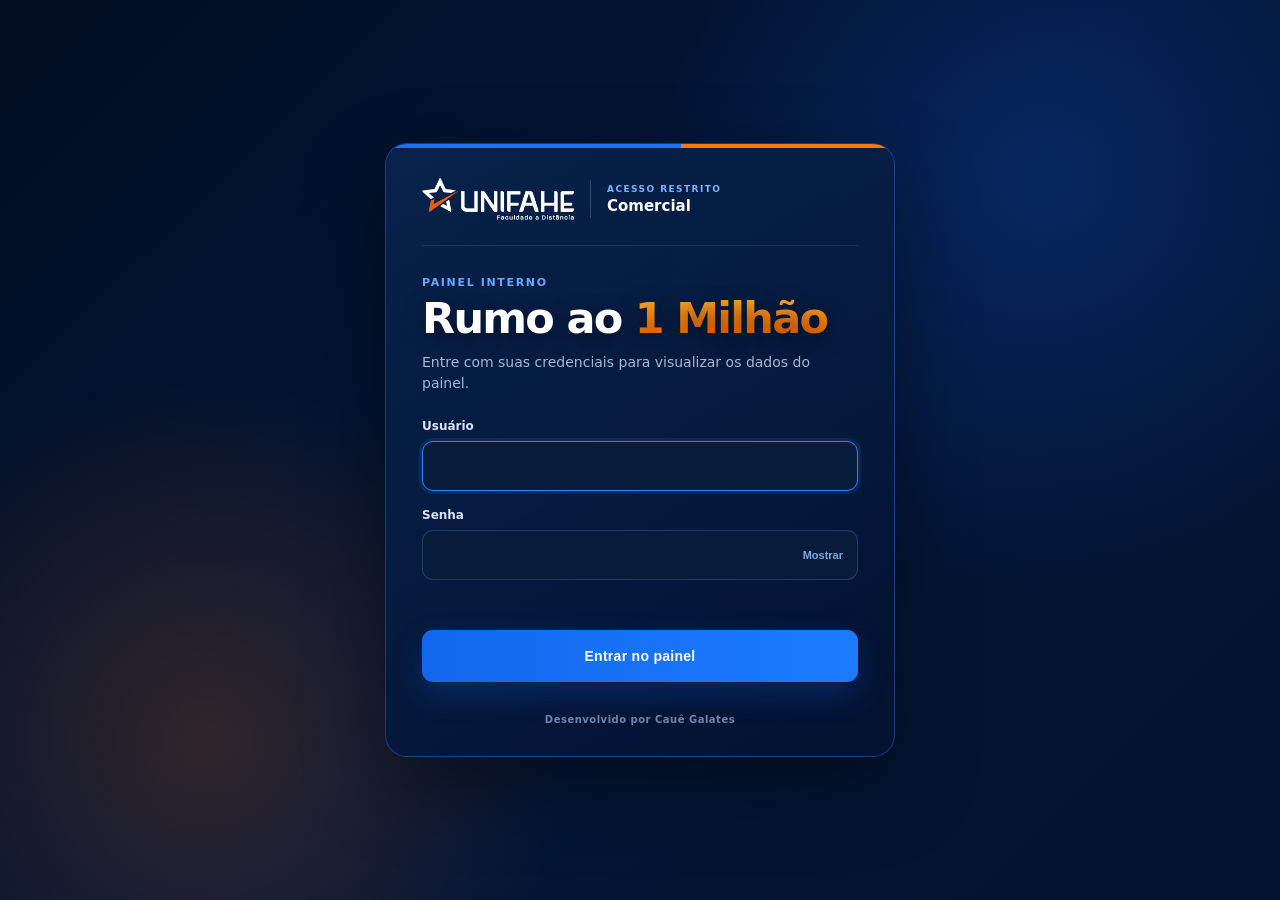
==== commit 45e3d96b: "Add files via upload" ====
--- a/index.html
+++ b/index.html
@@ -1,14203 +1,454 @@
 <!DOCTYPE html>
-
-<html lang="pt-br">
+<html lang="pt-BR">
 <head>
-<meta charset="utf-8"/>
-<meta content="width=device-width, initial-scale=1.0, user-scalable=yes" name="viewport"/>
-<title>UNIFAHE | Sistema Comercial</title>
-<script src="https://www.gstatic.com/firebasejs/9.17.1/firebase-app-compat.js"></script>
-<script src="https://www.gstatic.com/firebasejs/9.17.1/firebase-firestore-compat.js"></script>
-<script src="https://www.gstatic.com/firebasejs/9.17.1/firebase-storage-compat.js"></script>
-<style>
-        * {
-            margin: 0;
-            padding: 0;
-            box-sizing: border-box;
-        }
-
-        :root {
-            --azul-unifahe: #0e3c6d;      /* Azul escuro institucional */
-            --azul-claro: #1E3A5F;
-            --laranja: #f97316;
-            --laranja-hover: #c55a18;
-            --cinza-fundo: #F0F0F0;
-            --cinza-borda: #E2E8F0;
-            --texto-escuro: #1E293B;
-            --texto-claro: #475569;
-            --branco: #ffffff;
-            --sombra: 0 8px 20px rgba(0, 0, 0, 0.05);
-            --radius: 1px;
-            --radius-sm: 10px;
-        }
-
-        body {
-            font-family: system-ui, -apple-system, Segoe UI, Roboto, Arial, sans-serif;
-            color: #070707
-        }
-
-        /* ===== LOGIN ===== */
-        #loginOverlay {
-            position: fixed;
-            top: 0;
-            left: 0;
-            width: 100%;
-            height: 100%;
-            background:linear-gradient(359deg, #1060b5 0%, #01070c 100%);
-            display: flex;
-            align-items: center;
-            justify-content: center;
-            overflow: hidden;
-            z-index: 10000;
-        }
-        #loginOverlay::before {
-            content: '';
-            position: absolute;
-            inset: 0;
-            background-image: repeating-linear-gradient(135deg,
-                rgba(255,255,255,0.04) 0,
-                rgba(255,255,255,0.04) 1px,
-                transparent 1px,
-                transparent 32px);
-            opacity: 0.25;
-            pointer-events: none;
-        }
-        #loginOverlay::after {
-            content: '';
-            position: absolute;
-            left: 12%;
-            top: 10%;
-            width: 60%;
-            height: 1px;
-            background: linear-gradient(90deg, rgba(255,255,255,0), rgba(255,255,255,0.35), rgba(255,255,255,0));
-            filter: blur(0.8px);
-            animation: scanLine 5s ease-in-out infinite;
-            pointer-events: none;
-        }
-        .login-card {
-            position: relative;
-            background: rgba(8, 14, 32, 0.92);
-            border-radius: 32px;
-            padding: 48px 40px;
-            text-align: center;
-            width: min(420px, calc(100% - 48px));
-            box-shadow: 0 32px 70px rgba(3, 15, 40, 0.24);
-            animation: fadeUp 0.45s ease;
-            border: 1px solid rgba(255,255,255,0.08);
-            overflow: hidden;
-        }
-        .login-card::before {
-            content: '';
-            position: absolute;
-            top: 0;
-            left: 0;
-            right: 0;
-            height: 1px;
-            background: linear-gradient(90deg, transparent, rgba(232,106,31,0.4), transparent);
-            opacity: 0.65;
-            pointer-events: none;
-        }
-        .login-card::after {
-            content: '';
-            position: absolute;
-            inset: 0;
-            border: 1px solid rgba(255,255,255,0.08);
-            border-radius: 32px;
-            pointer-events: none;
-        }
-        @keyframes fadeUp {
-            from { opacity: 0; transform: translateY(20px); }
-            to { opacity: 1; transform: translateY(0); }
-        }
-        @keyframes scanLine {
-            0% { transform: translateX(-100%); opacity: 0; }
-            25% { opacity: 0.3; }
-            50% { transform: translateX(100%); opacity: 0.15; }
-            100% { transform: translateX(200%); opacity: 0; }
-        }
-        .login-card img {
-            width: 200px;
-            margin-bottom: 24px;
-            position: relative;
-            z-index: 1;
-        }
-        .login-card h2 {
-            font-size: 22px;
-            font-weight: 700;
-            margin-bottom: 32px;
-            color: #fbfbfb;
-            position: relative;
-            z-index: 1;
-        }
-        .btn-primary {
-            background:#c55a18;
-            border: none;
-            color: white;
-            padding: 14px 24px;
-            border-radius: 60px;
-            font-weight: 600;
-            font-size: 14px;
-            cursor: pointer;
-            transition: all 0.2s;
-            width: 100%;
-            box-shadow: 0 14px 28px rgba(14,60,109,0.18);
-            position: relative;
-            z-index: 1;
-        }
-        .btn-primary:hover {
-            background: #0b3159;
-            transform: translateY(-1px);
-            box-shadow: 0 16px 30px rgba(14,60,109,0.22);
-        }
-
-        /* ===== SIDEBAR ===== */
-        #sidebar {
-            position: fixed;
-            left: 0;
-            top: 0;
-            bottom: 0;
-            width: 188px;
-            background: linear-gradient(180deg, #071d35 0%, #082742 100%);
-            border-right: 1px solid rgba(148,163,184,0.22);
-            transform: translateX(-100%);
-            transition: transform 0.25s cubic-bezier(0.2, 0.9, 0.4, 1.1), box-shadow 0.25s ease;
-            z-index: 1000;
-            display: flex;
-            flex-direction: column;
-            padding: 22px 0 20px;
-            border-top-right-radius: 24px;
-            border-bottom-right-radius: 24px;
-            box-shadow: 12px 0 28px rgba(2,8,23,0.20);
-            overflow: hidden;
-            backdrop-filter: none;
-            -webkit-backdrop-filter: none;
-        }
-        #sidebar.open {
-            transform: translateX(0);
-        }
-        .sidebar-header {
-            text-align: center;
-            padding: 14px 10px 16px;
-            border-bottom: 1px solid rgba(203,213,225,0.18);
-            margin: 0 14px 18px;
-            background: transparent;
-            box-shadow: none;
-        }
-        .sidebar-header img {
-            width: 116px;
-            filter: none;
-        }
-        .nav-item {
-            padding: 10px 12px;
-            margin: 5px 10px;
-            border-radius: 12px;
-            font-size: 12.5px;
-            font-weight: 750;
-            color: #dbeafe;
-            cursor: pointer;
-            border: 1px solid transparent;
-            background: transparent;
-            transition: background 0.18s ease, border-color 0.18s ease, transform 0.18s ease, color 0.18s ease;
-        }
-        .nav-item:hover {
-            background: rgba(255,255,255,0.075);
-            border-color: rgba(203,213,225,0.20);
-            color: #ffffff;
-            transform: translateX(2px);
-        }
-        .nav-item.sair {
-            margin-top: auto;
-            margin-bottom: 20px;
-            color: #ffffff;
-            background: rgba(255, 255, 255, 0.12);
-            box-shadow: inset 0 0 0 1px rgba(255,255,255,0.18);
-            border: 1px solid rgba(255,255,255,0.18);
-        }
-        .nav-item.sair:hover {
-            background: rgba(255, 255, 255, 0.22);
-            color: #ffb3a3;
-            transform: translateX(4px);
-        }
-        .sidebar-toggle {
-            position: fixed;
-            top: 400px;
-            left: 0;
-            transform: none;
-            z-index: 1001;
-            width: 34px;
-            height: 64px;
-            background: linear-gradient(180deg, #f97316, #c55a18);
-            border: none;
-            border-radius: 0 32px 32px 0;
-            display: flex;
-            align-items: center;
-            justify-content: center;
-            cursor: pointer;
-            box-shadow: 0 12px 26px rgba(0,0,0,0.18);
-            transition: background 0.2s ease, left 0.2s ease, transform 0.2s ease;
-        }
-.sidebar-toggle:hover {
-            background: rgba(255,255,255,0.22);
-        }
-/* MAIN */
-        #mainPortal {
-            transition: margin-left 0.2s;
-        }
-        @media (min-width: 1024px) {
-            #sidebar.open ~ #mainPortal {
-                margin-left: 260px;
-            }
-        }
-
-        /* ===== TOPO INICIAL (COR INSTITUCIONAL) ===== */
-        .hero-institucional {
-            border-bottom-left-radius: 25px;
-            border-bottom-right-radius: 25px;
-            background: linear-gradient(179deg, var(--azul-unifahe) 0%, #061b30 100%);
-            padding: 48px 32px;
-            text-align: center;
-            border-bottom: 4px solid var(--laranja);
-        }
-        .hero-institucional img {
-            width: 220px;
-            filter: none;
-            margin-bottom: 16px;
-        }
-        .hero-institucional h1 {
-            color: white;
-            font-size: 28px;
-            font-weight: 600;
-            letter-spacing: -0.3px;
-        }
-        .hero-institucional p {
-            color: rgba(255,255,255,0.8);
-            margin-top: 8px;
-        }
-
-        /* GRID DE MENU (apenas vendas/times/dashboard) */
-        .menu-dashboard-grid {
-            display: flex;
-            justify-content: center;
-            gap: 32px;
-            flex-wrap: wrap;
-            max-width: 900px;
-            margin: 48px auto;
-            padding: 0 24px;
-        }
-        .menu-card {
-            background: var(--branco);
-            border-radius: 24px;
-            padding: 32px 40px;
-            text-align: center;
-            cursor: pointer;
-            transition: all 0.2s;
-            border: 1px solid var(--cinza-borda);
-            box-shadow: var(--sombra);
-            width: 200px;
-        }
-        .menu-card:hover {
-            transform: translateY(-6px);
-            border-color: var(--laranja);
-            box-shadow: 0 20px 25px -12px rgba(0,0,0,0.1);
-        }
-        .menu-card span {
-            font-size: 48px;
-            display: block;
-            margin-bottom: 16px;
-        }
-        .menu-card h3 {
-            font-size: 18px;
-            font-weight: 600;
-            color: var(--azul-unifahe);
-        }
-
-        /* SEÇÕES (VENDAS, TIMES, DASHBOARD) */
-        .section-container {
-            padding: 32px 32px 48px;
-            max-width: 1400px;
-            margin: 0 auto;
-            display: none;
-            animation: fadeIn 0.3s ease;
-        }
-        @keyframes fadeIn {
-            from { opacity: 0; transform: translateY(8px); }
-            to { opacity: 1; transform: translateY(0); }
-        }
-        .form-card {
-            background: var(--branco);
-            border-radius: 24px;
-            padding: 28px 32px;
-            margin-bottom: 32px;
-            border: 1px solid var(--cinza-borda);
-            box-shadow: var(--sombra);
-        }
-        .form-title {
-            font-size: 18px;
-            font-weight: 600;
-            color: var(--azul-unifahe);
-            margin-bottom: 20px;
-            border-left: 4px solid var(--laranja);
-            padding-left: 16px;
-        }
-        .grid-inputs {
-            display: grid;
-            grid-template-columns: repeat(auto-fit, minmax(240px, 1fr));
-            gap: 18px;
-            align-items: flex-start;
-        }
-        .field {
-            display: flex;
-            flex-direction: column;
-            gap: 8px;
-        }
-        .field label {
-            font-size: 12px;
-            font-weight: 600;
-            color: var(--texto-claro);
-            margin-bottom: 0;
-            display: block;
-            line-height: 1.4;
-        }
-        input, select {
-            width: 100%;
-            padding: 12px 14px;
-            border: 1.5px solid var(--cinza-borda);
-            border-radius: 16px;
-            font-size: 14px;
-            line-height: 1.4;
-        }
-        input:focus, select:focus {
-            outline: none;
-            border-color: var(--laranja);
-            box-shadow: 0 0 0 3px rgba(232,106,31,0.1);
-        }
-        .form-actions {
-            display: flex;
-            flex-wrap: wrap;
-            gap: 16px;
-            margin-top: 24px;
-            justify-content: flex-start;
-        }
-        .form-actions button {
-            min-width: 150px;
-        }
-        .table-wrapper {
-            background: var(--branco);
-            border-radius: 20px;
-            border: 1px solid var(--cinza-borda);
-            overflow-x: auto;
-        }
-        table {
-            width: 100%;
-            border-collapse: collapse;
-        }
-        th {
-            text-align: center;
-            padding: 14px 14px;
-            background: #1e3a5f;
-            font-weight: 600;
-            font-size: 12px;
-            color: #ffffff;
-        }
-        td {
-            padding: 1px 14px;
-            border-top: 1px solid var(--cinza-borda);
-            font-size: 13px;
-        }
-        .action-btn {
-            background: none;
-            border: none;
-            font-size: 12px;
-            cursor: pointer;
-            padding: 6px 12px;
-            border-radius: 30px;
-            margin: 7px;
-            font-weight: 500;
-        }
-        .edit-btn { background: #EFF6FF; color: #1E3A5F; }
-        .delete-btn { background: #FEF2F2; color: #BE123C; }
-
-
-        /* ===== TABELA DE VENDAS ORGANIZADA ===== */
-        .vendas-table-wrapper {
-            overflow-x: auto;
-            box-shadow: var(--sombra);
-        }
-        .vendas-table {
-            min-width: 1180px;
-            table-layout: fixed;
-        }
-        .vendas-table th,
-        .vendas-table td {
-            text-align: center;
-            vertical-align: middle;
-            padding: 12px 10px;
-            line-height: 1.35;
-        }
-        .vendas-table th {
-            white-space: nowrap;
-        }
-        .vendas-table td {
-            color: var(--texto-escuro);
-            word-break: normal;
-        }
-        .vendas-table .col-data { width: 95px; }
-        .vendas-table .col-vendedor { width: 150px; }
-        .vendas-table .col-modalidade { width: 125px; }
-        .vendas-table .col-curso { width: 190px; }
-        .vendas-table .col-estado { width: 90px; }
-        .vendas-table .col-qtd { width: 95px; }
-        .vendas-table .col-aluno { width: 190px; }
-        .vendas-table .col-taxa { width: 105px; }
-        .vendas-table .col-valor { width: 105px; }
-        .vendas-table .col-acoes { width: 150px; }
-        .vendas-table td:nth-child(2),
-        .vendas-table td:nth-child(4),
-        .vendas-table td:nth-child(7) {
-            text-align: left;
-        }
-        .vendas-table td:nth-child(8),
-        .vendas-table td:nth-child(9) {
-            font-weight: 700;
-            color: var(--azul-unifahe);
-        }
-        .vendas-actions {
-            display: flex;
-            align-items: center;
-            justify-content: center;
-            gap: 6px;
-            flex-wrap: nowrap;
-        }
-
-        /* TIMES CARDS */
-        .times-controls {
-            display: flex;
-            justify-content: space-between;
-            align-items: center;
-            gap: 16px;
-            margin-bottom: 16px;
-            flex-wrap: wrap;
-            padding: 22px 28px;
-            border-radius: 28px;
-            background: rgba(14, 34, 70, 0.92);
-            border: 1px solid rgba(249, 115, 22, 0.24);
-            box-shadow: 0 24px 60px rgba(14, 60, 109, 0.2);
-            backdrop-filter: blur(18px);
-        }
-        .times-weekly-meta {
-            display: flex;
-            flex-direction: column;
-            gap: 4px;
-            font-size: 14px;
-            color: #E5E7EB;
-        }
-        .times-weekly-meta strong {
-            font-size: 13px;
-            color: #7DD3FC;
-            text-transform: uppercase;
-            letter-spacing: 0.08em;
-            text-shadow: 0 0 12px rgba(125, 211, 252, 0.18);
-        }
-        .times-period-filter {
-            display: flex;
-            align-items: center;
-            gap: 10px;
-            flex-wrap: wrap;
-            padding: 14px 16px;
-            border-radius: 24px;
-            background: rgba(255, 255, 255, 0.06);
-            border: 1px solid rgba(249, 115, 22, 0.25);
-            box-shadow: inset 0 0 24px rgba(14, 60, 109, 0.08);
-            backdrop-filter: none;
-    -webkit-backdrop-filter: none;
-        }
-        .times-period-filter label {
-            display: flex;
-            flex-direction: column;
-            font-size: 12px;
-            color: #CBD5E1;
-            gap: 4px;
-        }
-        .times-period-filter input {
-            padding: 10px 12px;
-            border: 1.5px solid rgba(125, 211, 252, 0.18);
-            border-radius: 14px;
-            background: rgba(255, 255, 255, 0.08);
-            color: #F8FAFC;
-            min-width: 160px;
-            box-shadow: inset 0 1px 2px rgba(255, 255, 255, 0.08);
-        }
-        .btn-primary.small {
-            width: auto;
-            padding: 10px 18px;
-            font-size: 13px;
-            font-weight: 700;
-            background: linear-gradient(135deg, #fb923c, #c55a18);
-            color: #fff;
-            text-shadow: 0 1px 2px rgba(0, 0, 0, 0.16);
-            box-shadow: 0 16px 28px rgba(249, 115, 22, 0.26);
-            border: 1px solid rgba(249, 115, 22, 0.35);
-        }
-        .times-grid {
-            display: grid;
-            grid-template-columns: repeat(auto-fit, minmax(220px, 1fr));
-            gap: 16px;
-            margin-top: 16px;
-            align-items: start;
-        }
-        .time-card {
-            background: rgba(7, 14, 35, 0.96);
-            border-radius: 20px;
-            border: 1px solid rgba(249, 115, 22, 0.18);
-            overflow: hidden;
-            min-height: auto;
-            max-height: 360px;
-            display: flex;
-            flex-direction: column;
-            box-shadow: 0 18px 40px rgba(14, 60, 109, 0.18);
-        }
-        .time-header {
-            background: linear-gradient(135deg, rgba(5, 21, 54, 1), rgba(12, 34, 70, 0.95));
-            padding: 14px 16px;
-            display: flex;
-            align-items: center;
-            gap: 10px;
-            border-bottom: 1px solid rgba(249, 115, 22, 0.35);
-            box-shadow: inset 0 -1px 0 rgba(255, 255, 255, 0.08);
-        }
-        .time-logo {
-            width: 32px;
-            height: 32px;
-            background: rgba(255, 255, 255, 0.08);
-            border-radius: 10px;
-            padding: 5px;
-            object-fit: contain;
-            border: 1px solid rgba(255, 255, 255, 0.12);
-        }
-        .time-header h3 {
-            color: #EFF6FF;
-            font-size: 14px;
-            text-shadow: 0 0 6px rgba(125, 211, 252, 0.16);
-        }
-        .time-content {
-            padding: 14px 16px 16px;
-            display: flex;
-            flex-direction: column;
-            justify-content: flex-start;
-            gap: 10px;
-            flex: 1;
-            overflow-y: auto;
-            background: linear-gradient(180deg, rgba(255,255,255,0.03), rgba(255,255,255,0));
-        }
-        .vendedor-row {
-            display: flex;
-            justify-content: space-between;
-            padding: 8px 0;
-            border-bottom: 1px solid rgba(255, 255, 255, 0.08);
-            font-size: 12px;
-            color: #E2E8F0;
-        }
-        .edit-time-btn {
-            width: 100%;
-            margin-top: 10px;
-            background: rgba(241, 245, 249, 0.95);
-            border: none;
-            padding: 10px 12px;
-            border-radius: 28px;
-            font-weight: 600;
-            color: #1E293B;
-            cursor: pointer;
-            transition: all 0.2s ease;
-            box-shadow: none;
-        }
-        .edit-time-btn:hover {
-            background: rgba(249, 115, 22, 0.22);
-            transform: translateY(-1px);
-        }
-        .capitao-badge {
-            color: #FBBF24;
-            font-weight: bold;
-            margin-right: 6px;
-        }
-        .total-time {
-            margin-top: 14px;
-            text-align: right;
-            font-weight: 700;
-            color: var(--laranja);
-            border-top: 2px solid var(--cinza-borda);
-            padding-top: 10px;
-        }
-        .edit-time-btn {
-            width: 100%;
-            margin-top: 14px;
-            background: #F1F5F9;
-            border: none;
-            padding: 8px 10px;
-            border-radius: 34px;
-            font-weight: 500;
-            cursor: pointer;
-        }
-        @media (max-width: 1100px) {
-            .times-grid {
-                grid-template-columns: repeat(2, minmax(220px, 1fr));
-            }
-        }
-        @media (max-width: 700px) {
-            .times-grid {
-                grid-template-columns: 1fr;
-            }
-        }
-        .premio-box {
-            background: linear-gradient(135deg, rgba(5, 21, 54, 0.96), rgba(12, 34, 70, 0.92));
-            border: 1px solid rgba(125, 211, 252, 0.18);
-            border-radius: 28px;
-            padding: 20px 28px;
-            display: flex;
-            justify-content: space-between;
-            align-items: center;
-            margin-bottom: 32px;
-            color: white;
-            box-shadow: 0 24px 50px rgba(14, 60, 109, 0.18);
-            backdrop-filter: blur(12px);
-        }
-        .premio-box span {
-            font-size: 28px;
-            font-weight: 700;
-            color: #fb923c;
-            text-shadow: 0 0 16px rgba(251, 146, 60, 0.28);
-        }
-        .total-card {
-            background: white;
-            border-radius: 24px;
-            padding: 24px;
-            text-align: center;
-            margin-top: 32px;
-            border: 1px solid var(--cinza-borda);
-        }
-        .total-card .valor-grande {
-            font-size: 40px;
-            font-weight: 800;
-            color: var(--laranja);
-        }
-        /* DASHBOARD vazio */
-        .dashboard-placeholder {
-            background: white;
-            border-radius: 32px;
-            padding: 80px 20px;
-            text-align: center;
-            border: 2px dashed var(--cinza-borda);
-            color: var(--texto-claro);
-        }
-        .dashboard-grid {
-            display: grid;
-            grid-template-columns: repeat(auto-fit,minmax(250px,1fr));
-            gap: 20px;
-            margin-bottom: 24px;
-        }
-        .dashboard-card {
-            background: white;
-            border-radius: 24px;
-            padding: 24px;
-            border: 1px solid rgba(14,60,109,0.1);
-            position: relative;
-            overflow: hidden;
-        }
-        .dashboard-card strong {
-            display: block;
-            margin-bottom: 14px;
-            color: var(--azul-unifahe);
-            font-size: 13px;
-            text-transform: uppercase;
-            letter-spacing: 0.16em;
-        }
-        .dashboard-card .valor-grande {
-            font-size: 2.2rem;
-            font-weight: 800;
-            margin-bottom: 10px;
-            color: var(--azul-unifahe);
-        }
-        .dashboard-card small {
-            color: var(--texto-claro);
-        }
-        .dashboard-table {
-            background: white;
-            border-radius: 24px;
-            box-shadow: 0 28px 60px rgba(14,60,109,0.08);
-            overflow-x: auto;
-            border: 1px solid rgba(14,60,109,0.12);
-        }
-        .dashboard-table table {
-            width: 100%;
-            border-collapse: separate;
-            border-spacing: 0;
-        }
-        .dashboard-table th,
-        .dashboard-table td {
-            padding: 18px 20px;
-            text-align: left;
-            border-bottom: 1px solid #F1F5F9;
-        }
-        .dashboard-table th {
-            background: var(--azul-unifahe);
-            color: white;
-            font-weight: 700;
-            text-transform: uppercase;
-            letter-spacing: 0.08em;
-            font-size: 12px;
-        }
-        .dashboard-table td {
-            color: var(--texto-claro);
-            font-size: 14px;
-        }
-        .dashboard-table tr:nth-child(even) {
-            background: #F8FAFE;
-        }
-        .dashboard-table tr.top-rank-1 td {
-            background: rgba(232,106,31,0.14);
-            font-weight: 700;
-            color: var(--azul-unifahe);
-            border-left: 4px solid var(--laranja);
-        }
-        .dashboard-table tr.top-rank-2 td {
-            background: rgba(14,60,109,0.08);
-        }
-        .dashboard-table tr.top-rank-3 td {
-            background: rgba(14,60,109,0.05);
-        }
-        .dashboard-progress {
-            width: 100%;
-            height: 14px;
-            background: #E2E8F0;
-            border-radius: 999px;
-            overflow: hidden;
-            margin-top: 14px;
-        }
-        .dashboard-progress-bar {
-            height: 100%;
-            background: linear-gradient(90deg, var(--laranja), #F97316);
-            width: 0%;
-            transition: width 0.4s ease;
-        }
-        /* MODAIS */
-        .modal-generic {
-            position: fixed;
-            top: 0;
-            left: 0;
-            width: 100%;
-            height: 100%;
-            background: rgba(0,0,0,0.5);
-            backdrop-filter: blur(4px);
-            display: none;
-            align-items: center;
-            justify-content: center;
-            z-index: 10001;
-        }
-        .modal-card {
-            background: white;
-            border-radius: 32px;
-            width: 500px;
-            max-width: 90%;
-            padding: 32px;
-        }
-        .checkbox-list {
-            max-height: 260px;
-            overflow-y: auto;
-            border: 1px solid var(--cinza-borda);
-            border-radius: 16px;
-            padding: 12px;
-            margin: 16px 0;
-        }
-        .checkbox-item {
-            display: flex;
-            align-items: center;
-            gap: 10px;
-            margin-bottom: 10px;
-            font-size: 14px;
-            color: var(--texto-escuro);
-        }
-        .checkbox-item input[type="checkbox"] {
-            width: 16px;
-            height: 16px;
-            accent-color: var(--laranja);
-        }
-        .checkbox-item.disabled {
-            opacity: 0.45;
-            pointer-events: none;
-        }
-        .checkbox-item.disabled label {
-            cursor: not-allowed;
-        }
-        .toast {
-            position: fixed;
-            bottom: 24px;
-            right: 24px;
-            background: white;
-            padding: 12px 24px;
-            border-radius: 60px;
-            box-shadow: var(--sombra);
-            border-left: 4px solid var(--laranja);
-            display: none;
-            z-index: 10002;
-        }
-
-
-        /* ===== DASHBOARD SEM SCROLL - AJUSTADO ===== */
-        #dashboardView {
-            height: 100vh;
-            overflow: hidden;
-            padding: 0 !important;
-            max-width: none !important;
-            background: #f1f5f9;
-        }
-
-        #dashboardView .main-content {
-            height: 100vh;
-            padding: 12px 20px !important;
-            display: flex;
-            flex-direction: column;
-            gap: 10px;
-            overflow: hidden;
-        }
-
-        #dashboardView .header {
-            margin-bottom: 0 !important;
-            min-height: 44px;
-            flex-shrink: 0;
-        }
-
-        #dashboardView .title-area h1 {
-            font-size: 1.45rem !important;
-            line-height: 1.1;
-        }
-
-        #dashboardView .title-area p {
-            font-size: 0.82rem !important;
-        }
-
-        #dashboardView .date-picker {
-            padding: 7px 12px !important;
-            font-size: 0.82rem !important;
-        }
-
-        .dashboard-actions {
-            display: flex;
-            align-items: center;
-            gap: 10px;
-            flex-wrap: wrap;
-        }
-
-        .dashboard-individual-btn,
-        .dashboard-voltar-btn {
-            border: none;
-            border-radius: 999px;
-            background: linear-gradient(135deg, #f97316, #c55a18);
-            color: #ffffff;
-            padding: 9px 16px;
-            font-size: 13px;
-            font-weight: 700;
-            cursor: pointer;
-            box-shadow: 0 10px 22px rgba(249,115,22,0.22);
-            transition: all 0.2s ease;
-        }
-
-        .dashboard-individual-btn:hover,
-        .dashboard-voltar-btn:hover {
-            transform: translateY(-1px);
-            background: linear-gradient(135deg, #0e3c6d, #102f5f);
-        }
-
-        #dashboardView .top-cards {
-            display: grid !important;
-            grid-template-columns: repeat(4, 1fr) !important;
-            gap: 10px !important;
-            margin-bottom: 0 !important;
-            flex-shrink: 0;
-        }
-
-        #dashboardView .card {
-            padding: 10px 12px !important;
-            border-radius: 14px !important;
-        }
-
-        #dashboardView .card-icon {
-            width: 32px !important;
-            height: 32px !important;
-            margin-bottom: 7px !important;
-        }
-
-        #dashboardView .card h3 {
-            font-size: 0.76rem !important;
-        }
-
-        #dashboardView .value {
-            font-size: 1.25rem !important;
-            margin: 5px 0 !important;
-        }
-
-        #dashboardView .sub {
-            font-size: 0.66rem !important;
-        }
-
-        #dashboardView .card-btn {
-            display: none !important;
-        }
-
-        #dashboardView .charts-grid {
-            flex: 1;
-            min-height: 0;
-            display: grid !important;
-            grid-template-columns: 2fr 1fr 1fr !important;
-            gap: 12px !important;
-            height: 100%;
-            overflow: hidden;
-        }
-
-        #dashboardView .chart-container {
-            display: flex;
-            flex-direction: column;
-            padding: 12px 14px !important;
-            border-radius: 14px !important;
-            min-height: 0;
-            overflow: hidden;
-        }
-
-        #dashboardView .chart-container h4 {
-            font-size: 0.86rem !important;
-            margin-bottom: 7px !important;
-            flex-shrink: 0;
-        }
-
-        #dashboardView .chart-container canvas {
-            flex: 1;
-            width: 100% !important;
-            height: 100% !important;
-            max-height: none !important;
-        }
-
-        #dashboardView .resumo-list {
-            font-size: 0.78rem !important;
-        }
-
-        #dashboardView .resumo-item {
-            padding: 6px 0 !important;
-        }
-
-        #dashboardView .chart-container > div[style*="background:#eff6ff"] {
-            padding: 10px !important;
-            margin-bottom: 8px !important;
-            flex-shrink: 0;
-        }
-
-        #dashboardView .footer-note {
-            margin-top: 0 !important;
-            font-size: 0.63rem !important;
-            flex-shrink: 0;
-        }
-
-        #dashboardIndividualView {
-            height: 100vh;
-            overflow: hidden;
-            max-width: none !important;
-            width: 100% !important;
-            padding: 18px 24px !important;
-            background: #f1f5f9;
-        }
-
-        .dashboard-individual-layout {
-            height: calc(100vh - 36px);
-            display: flex;
-            flex-direction: column;
-            gap: 14px;
-            overflow: hidden;
-        }
-
-        .dashboard-individual-header {
-            display: flex;
-            justify-content: space-between;
-            align-items: center;
-            gap: 16px;
-            flex-shrink: 0;
-        }
-
-        .dashboard-individual-header h1 {
-            margin: 0;
-            color: #0e3c6d;
-            font-size: 1.55rem;
-        }
-
-        .dashboard-individual-header p {
-            margin: 4px 0 0;
-            color: #64748b;
-            font-size: 0.86rem;
-        }
-
-        .dashboard-individual-select {
-            width: 280px;
-            border-radius: 999px;
-            background: #ffffff;
-            font-weight: 700;
-        }
-
-        .dashboard-individual-cards {
-            display: grid;
-            grid-template-columns: repeat(4, 1fr);
-            gap: 12px;
-            flex-shrink: 0;
-        }
-
-        .dashboard-mini-card {
-            background: #ffffff;
-            border: 1px solid rgba(14,60,109,0.10);
-            border-radius: 18px;
-            padding: 16px;
-            box-shadow: 0 14px 32px rgba(14,60,109,0.06);
-        }
-
-        .dashboard-mini-card span {
-            display: block;
-            color: #64748b;
-            font-size: 0.78rem;
-            font-weight: 700;
-            text-transform: uppercase;
-            letter-spacing: 0.05em;
-            margin-bottom: 8px;
-        }
-
-        .dashboard-mini-card strong {
-            display: block;
-            color: #0e3c6d;
-            font-size: 1.45rem;
-        }
-
-        .dashboard-individual-body {
-            flex: 1;
-            min-height: 0;
-            display: grid;
-            grid-template-columns: 1.3fr 1fr;
-            gap: 12px;
-            overflow: hidden;
-        }
-
-        .dashboard-individual-panel {
-            background: #ffffff;
-            border-radius: 18px;
-            padding: 18px;
-            border: 1px solid rgba(14,60,109,0.10);
-            box-shadow: 0 14px 32px rgba(14,60,109,0.06);
-            overflow: auto;
-        }
-
-        .dashboard-individual-table {
-            width: 100%;
-            border-collapse: collapse;
-            margin-top: 10px;
-        }
-
-        .dashboard-individual-table th,
-        .dashboard-individual-table td {
-            padding: 10px 12px;
-            font-size: 12px;
-            text-align: left;
-            border-bottom: 1px solid #e2e8f0;
-        }
-
-        .dashboard-individual-table th {
-            background: #0e3c6d;
-            color: #ffffff;
-        }
-
-        @media (max-width: 1100px) {
-            #dashboardView {
-                height: auto;
-                overflow: auto;
-            }
-
-            #dashboardView .main-content {
-                height: auto;
-                overflow: visible;
-            }
-
-            #dashboardView .top-cards,
-            .dashboard-individual-cards {
-                grid-template-columns: repeat(2, 1fr) !important;
-            }
-
-            #dashboardView .charts-grid,
-            .dashboard-individual-body {
-                grid-template-columns: 1fr !important;
-            }
-
-            #dashboardIndividualView {
-                height: auto;
-                overflow: auto;
-            }
-
-            .dashboard-individual-layout {
-                height: auto;
-                overflow: visible;
-            }
-        }
-
-    
-/* ===== FILTROS DA TABELA DE VENDAS ===== */
-.vendas-table th,
-.vendas-table td {
-    text-align: center !important;
-    vertical-align: middle !important;
-    white-space: nowrap;
-}
-
-.vendas-filter-row th {
-    background: #f8fafc !important;
-    padding: 8px 6px !important;
-}
-
-.vendas-filter-row select {
-    width: 100%;
-    min-width: 90px;
-    padding: 7px 8px;
-    border: 1px solid #dbe3ef;
-    border-radius: 10px;
-    background: #ffffff;
-    color: #1e293b;
-    font-size: 11px;
-    font-weight: 600;
-    cursor: pointer;
-}
-
-.vendas-filter-row select:focus {
-    border-color: var(--laranja);
-    box-shadow: 0 0 0 3px rgba(249, 115, 22, 0.12);
-}
-
-.limpar-filtros-btn {
-    border: none;
-    background: #0e3c6d;
-    color: white;
-    padding: 8px 12px;
-    border-radius: 999px;
-    font-size: 11px;
-    font-weight: 700;
-    cursor: pointer;
-}
-
-.limpar-filtros-btn:hover {
-    background: #c55a18;
-}
-
-.col-data { width: 95px; }
-.col-vendedor { width: 170px; }
-.col-modalidade { width: 130px; }
-.col-curso { width: 180px; }
-.col-estado { width: 95px; }
-.col-qtd { width: 90px; }
-.col-aluno { width: 190px; }
-.col-tipo { width: 130px; }
-.col-origem { width: 145px; }
-.col-taxa { width: 105px; }
-.col-valor { width: 110px; }
-.col-acoes { width: 150px; }
-
-
-/* ===== AJUSTE FINAL VENDAS - USAR ÁREA TODA ===== */
-#vendasView.section-container {
-    max-width: none !important;
-    width: 100% !important;
-    padding: 22px 28px 36px !important;
-    margin: 0 !important;
-}
-
-#vendasView .form-card {
-    width: 100% !important;
-    max-width: none !important;
-    margin: 0 0 22px 0 !important;
-    padding: 26px 34px !important;
-    border-radius: 22px !important;
-}
-
-#vendasView .grid-inputs {
-    grid-template-columns: repeat(6, minmax(150px, 1fr)) !important;
-    gap: 16px !important;
-}
-
-#vendasView .field input,
-#vendasView .field select {
-    min-height: 46px;
-    border-radius: 14px;
-}
-
-#vendasView .form-actions {
-    margin-top: 18px !important;
-}
-
-#vendasView .table-wrapper,
-#vendasView .vendas-table-wrapper {
-    width: 100% !important;
-    max-width: none !important;
-    margin: 0 !important;
-    border-radius: 18px !important;
-    overflow-x: auto !important;
-    box-shadow: 0 18px 45px rgba(14,60,109,0.08);
-}
-
-#vendasView table {
-    width: 100% !important;
-    min-width: 1280px !important;
-    table-layout: fixed !important;
-}
-
-#vendasView th,
-#vendasView td {
-    text-align: center !important;
-    vertical-align: middle !important;
-    padding: 12px 10px !important;
-    white-space: nowrap !important;
-}
-
-#vendasView th {
-    font-size: 12px !important;
-}
-
-#vendasView td {
-    font-size: 12px !important;
-}
-
-#vendasView thead tr:first-child th {
-    position: sticky;
-    top: 0;
-    z-index: 3;
-}
-
-#vendasView thead tr:nth-child(2) th {
-    background: #f8fafc !important;
-    padding: 8px 6px !important;
-}
-
-#vendasView thead select,
-#vendasView thead input {
-    width: 100% !important;
-    min-width: 0 !important;
-    height: 34px !important;
-    padding: 6px 8px !important;
-    border-radius: 10px !important;
-    font-size: 11px !important;
-}
-
-/* Largura inteligente por coluna */
-#vendasView th:nth-child(1), #vendasView td:nth-child(1) { width: 95px; }   /* Data */
-#vendasView th:nth-child(2), #vendasView td:nth-child(2) { width: 145px; }  /* Vendedor */
-#vendasView th:nth-child(3), #vendasView td:nth-child(3) { width: 130px; }  /* Modalidade */
-#vendasView th:nth-child(4), #vendasView td:nth-child(4) { width: 180px; }  /* Curso */
-#vendasView th:nth-child(5), #vendasView td:nth-child(5) { width: 85px; }   /* Estado */
-#vendasView th:nth-child(6), #vendasView td:nth-child(6) { width: 95px; }   /* Qtd */
-#vendasView th:nth-child(7), #vendasView td:nth-child(7) { width: 170px; }  /* Nome */
-#vendasView th:nth-child(8), #vendasView td:nth-child(8) { width: 145px; }  /* Tipo */
-#vendasView th:nth-child(9), #vendasView td:nth-child(9) { width: 145px; }  /* Origem */
-#vendasView th:nth-child(10), #vendasView td:nth-child(10) { width: 115px; }/* Taxa */
-#vendasView th:nth-child(11), #vendasView td:nth-child(11) { width: 115px; }/* Valor */
-#vendasView th:nth-child(12), #vendasView td:nth-child(12) { width: 135px; }/* Ações */
-
-#vendasView .action-btn {
-    margin: 2px !important;
-    padding: 6px 9px !important;
-    font-size: 11px !important;
-}
-
-@media (min-width: 1500px) {
-    #vendasView table {
-        min-width: 100% !important;
-    }
-
-    #vendasView .grid-inputs {
-        grid-template-columns: repeat(7, minmax(150px, 1fr)) !important;
-    }
-}
-
-@media (max-width: 1200px) {
-    #vendasView.section-container {
-        padding: 18px 16px 30px !important;
-    }
-
-    #vendasView .grid-inputs {
-        grid-template-columns: repeat(3, minmax(170px, 1fr)) !important;
-    }
-}
-
-
-
-/* ===== REFINO DASHBOARD GERAL + DASHBOARD INDIVIDUAL MODELO RELATÓRIO ===== */
-#dashboardView {
-    height: calc(100vh - 20px) !important;
-    width: calc(100% - 24px) !important;
-    margin: 10px auto !important;
-    border-radius: 18px !important;
-    box-shadow: 0 18px 40px rgba(15, 23, 42, 0.10) !important;
-}
-
-#dashboardView .main-content {
-    height: calc(100vh - 20px) !important;
-    padding: 10px 16px !important;
-    gap: 8px !important;
-}
-
-#dashboardView .header { min-height: 38px !important; }
-#dashboardView .title-area h1 { font-size: 1.32rem !important; }
-#dashboardView .title-area p { font-size: 0.76rem !important; }
-#dashboardView .top-cards { gap: 8px !important; }
-#dashboardView .card { padding: 8px 10px !important; }
-#dashboardView .card-icon { width: 28px !important; height: 28px !important; margin-bottom: 5px !important; }
-#dashboardView .value { font-size: 1.12rem !important; margin: 3px 0 !important; }
-#dashboardView .charts-grid { gap: 8px !important; }
-#dashboardView .chart-container { padding: 9px 11px !important; }
-#dashboardView .chart-container h4 { font-size: 0.78rem !important; margin-bottom: 5px !important; }
-
-#dashboardIndividualView {
-    height: calc(100vh - 20px) !important;
-    width: calc(100% - 24px) !important;
-    margin: 10px auto !important;
-    padding: 0 !important;
-    border-radius: 18px !important;
-    background: linear-gradient(180deg, #eef2ff 0%, #e8edf7 100%) !important;
-    box-shadow: 0 18px 40px rgba(15, 23, 42, 0.10) !important;
-    overflow: hidden !important;
-}
-.dashboard-individual-report { height: 100%; padding: 12px 14px; display: flex; flex-direction: column; gap: 10px; overflow: hidden; }
-.ind-report-header { min-height: 42px; display: flex; align-items: center; justify-content: space-between; gap: 12px; flex-shrink: 0; }
-.ind-report-title h1 { margin: 0; color: #0e3c6d; font-size: 1.25rem; line-height: 1.1; }
-.ind-report-title p { margin: 4px 0 0; color: #64748b; font-size: 0.76rem; }
-.ind-report-actions { display: flex; align-items: center; gap: 8px; flex-wrap: wrap; justify-content: flex-end; }
-.ind-report-select { width: 260px; height: 38px; border-radius: 999px; background: #ffffff; font-size: 12px; font-weight: 700; border: 1px solid #dbe3ef; }
-.ind-dashboard-grid { flex: 1; min-height: 0; display: grid; grid-template-columns: 0.95fr 1.55fr; grid-template-rows: 1fr 1fr; gap: 10px; overflow: hidden; }
-.ind-panel { background: rgba(255,255,255,0.96); border: 1px solid rgba(148, 163, 184, 0.22); border-radius: 12px; padding: 12px; box-shadow: 0 10px 24px rgba(15, 23, 42, 0.06); overflow: hidden; min-height: 0; }
-.ind-panel h3 { margin: 0 0 8px; color: #334155; font-size: 0.82rem; font-weight: 800; }
-.ind-info-panel { display: flex; flex-direction: column; }
-.ind-info-subtitle { color: #94a3b8; font-size: 0.68rem; font-weight: 700; margin-top: -5px; margin-bottom: 8px; }
-.ind-info-cards { flex: 1; display: grid; grid-template-columns: repeat(2, 1fr); gap: 8px; min-height: 0; }
-.ind-stat { border-radius: 10px; padding: 10px; display: flex; flex-direction: column; justify-content: center; min-height: 0; }
-.ind-stat span { color: #64748b; font-size: 0.68rem; font-weight: 800; margin-bottom: 6px; }
-.ind-stat strong { color: #0f172a; font-size: 1.08rem; line-height: 1; }
-.ind-stat.bruta { background: #d9fbe8; }
-.ind-stat.liquida { background: #edffa7; }
-.ind-stat.taxa { background: #fde4e8; }
-.ind-stat.ticket { background: #dce6f6; }
-.ind-line-panel { grid-column: 2; grid-row: 1; }
-.ind-bottom-grid { grid-column: 1 / 3; grid-row: 2; display: grid; grid-template-columns: 1fr 1fr 1.55fr; gap: 10px; min-height: 0; }
-.ind-chart-wrap { position: relative; width: 100%; height: calc(100% - 24px); min-height: 0; }
-.ind-chart-wrap canvas { width: 100% !important; height: 100% !important; }
-@media (max-width: 1100px) {
-    #dashboardView, #dashboardIndividualView { height: auto !important; width: 100% !important; margin: 0 !important; border-radius: 0 !important; overflow: auto !important; }
-    .dashboard-individual-report { height: auto; overflow: visible; }
-    .ind-dashboard-grid, .ind-bottom-grid { display: flex; flex-direction: column; overflow: visible; }
-    .ind-chart-wrap { height: 260px; }
-}
-
-
-
-/* ===== AJUSTE FINAL SOLICITADO: DASHBOARDS COM FOLGA + MENU NO TOPO ===== */
-.sidebar-toggle {
-    display: none !important;
-}
-
-.sidebar-open-btn {
-    position: fixed;
-    top: 14px;
-    right: 18px;
-    z-index: 1002;
-    border: none;
-    border-radius: 999px;
-    padding: 10px 16px;
-    background: linear-gradient(135deg, #f97316, #c55a18);
-    color: #ffffff;
-    font-size: 13px;
-    font-weight: 800;
-    letter-spacing: 0.02em;
-    cursor: pointer;
-    box-shadow: 0 14px 30px rgba(15, 23, 42, 0.18);
-    transition: transform 0.2s ease, box-shadow 0.2s ease, background 0.2s ease;
-}
-
-.sidebar-open-btn:hover {
-    transform: translateY(-1px);
-    background: linear-gradient(135deg, #0e3c6d, #102f5f);
-    box-shadow: 0 18px 34px rgba(15, 23, 42, 0.22);
-}
-
-.sidebar-open-btn.open {
-    background: linear-gradient(135deg, #0e3c6d, #102f5f);
-}
-
-#sidebar {
-    z-index: 1003 !important;
-}
-
-/* Dashboard geral: mantém tela cheia, mas com respiro para não cortar */
-#dashboardView {
-    height: calc(100vh - 52px) !important;
-    width: calc(100% - 56px) !important;
-    margin: 22px auto 30px !important;
-    padding: 0 !important;
-    border-radius: 18px !important;
-    overflow: hidden !important;
-    background: #f1f5f9 !important;
-    box-shadow: 0 18px 40px rgba(15, 23, 42, 0.10) !important;
-}
-
-#dashboardView .main-content {
-    height: 100% !important;
-    max-width: none !important;
-    padding: 10px 16px 14px !important;
-    display: flex !important;
-    flex-direction: column !important;
-    gap: 8px !important;
-    overflow: hidden !important;
-}
-
-#dashboardView .header {
-    min-height: 36px !important;
-    margin-bottom: 0 !important;
-    flex-shrink: 0 !important;
-}
-
-#dashboardView .title-area h1 {
-    font-size: 1.26rem !important;
-}
-
-#dashboardView .title-area p {
-    font-size: 0.72rem !important;
-}
-
-#dashboardView .dashboard-actions {
-    padding-right: 96px;
-}
-
-#dashboardView .top-cards {
-    grid-template-columns: repeat(4, 1fr) !important;
-    gap: 8px !important;
-    margin-bottom: 0 !important;
-    flex-shrink: 0 !important;
-}
-
-#dashboardView .card {
-    padding: 7px 10px !important;
-    border-radius: 13px !important;
-}
-
-#dashboardView .card-icon {
-    width: 26px !important;
-    height: 26px !important;
-    margin-bottom: 4px !important;
-}
-
-#dashboardView .card h3 {
-    font-size: 0.72rem !important;
-}
-
-#dashboardView .value {
-    font-size: 1.05rem !important;
-    margin: 3px 0 !important;
-}
-
-#dashboardView .sub {
-    font-size: 0.62rem !important;
-}
-
-#dashboardView .charts-grid {
-    flex: 1 1 auto !important;
-    min-height: 0 !important;
-    height: auto !important;
-    display: grid !important;
-    grid-template-columns: 2fr 1fr 1fr !important;
-    gap: 8px !important;
-    overflow: hidden !important;
-}
-
-#dashboardView .chart-container {
-    display: flex !important;
-    flex-direction: column !important;
-    min-height: 0 !important;
-    padding: 8px 10px !important;
-    border-radius: 13px !important;
-    overflow: hidden !important;
-}
-
-#dashboardView .chart-container h4 {
-    font-size: 0.76rem !important;
-    margin: 0 0 5px !important;
-    flex-shrink: 0 !important;
-}
-
-#dashboardView .chart-container canvas {
-    flex: 1 1 auto !important;
-    min-height: 0 !important;
-    width: 100% !important;
-    height: 100% !important;
-    max-height: none !important;
-}
-
-#dashboardView .resumo-list {
-    font-size: 0.72rem !important;
-}
-
-#dashboardView .resumo-item {
-    padding: 4px 0 !important;
-}
-
-#dashboardView .chart-container > div[style*="background:#eff6ff"] {
-    padding: 8px !important;
-    margin-bottom: 6px !important;
-}
-
-#dashboardView .footer-note {
-    margin: 0 !important;
-    padding-bottom: 2px !important;
-    font-size: 0.60rem !important;
-    line-height: 1.2 !important;
-    flex-shrink: 0 !important;
-}
-
-/* Dashboard individual: um pouco menor e com respiro */
-#dashboardIndividualView {
-    height: calc(100vh - 64px) !important;
-    width: calc(100% - 72px) !important;
-    margin: 28px auto 36px !important;
-    padding: 0 !important;
-    border-radius: 18px !important;
-    overflow: hidden !important;
-    background: linear-gradient(180deg, #eef2ff 0%, #e8edf7 100%) !important;
-    box-shadow: 0 18px 40px rgba(15, 23, 42, 0.10) !important;
-}
-
-.dashboard-individual-report {
-    height: 100% !important;
-    padding: 12px 14px 14px !important;
-    gap: 8px !important;
-    overflow: hidden !important;
-}
-
-.ind-report-header {
-    min-height: 38px !important;
-    flex-shrink: 0 !important;
-}
-
-.ind-report-title h1 {
-    font-size: 1.14rem !important;
-}
-
-.ind-report-title p {
-    font-size: 0.70rem !important;
-    margin-top: 3px !important;
-}
-
-.ind-report-actions {
-    padding-right: 96px;
-}
-
-.ind-report-select {
-    height: 34px !important;
-    width: 238px !important;
-    font-size: 11px !important;
-    padding: 7px 12px !important;
-}
-
-.ind-dashboard-grid {
-    gap: 8px !important;
-    min-height: 0 !important;
-}
-
-.ind-bottom-grid {
-    gap: 8px !important;
-    min-height: 0 !important;
-}
-
-.ind-panel {
-    padding: 9px 10px !important;
-    border-radius: 12px !important;
-    min-height: 0 !important;
-}
-
-.ind-panel h3 {
-    font-size: 0.76rem !important;
-    margin-bottom: 6px !important;
-}
-
-.ind-info-subtitle {
-    font-size: 0.62rem !important;
-    margin-bottom: 6px !important;
-}
-
-.ind-info-cards {
-    gap: 7px !important;
-}
-
-.ind-stat {
-    padding: 8px !important;
-    border-radius: 9px !important;
-}
-
-.ind-stat span {
-    font-size: 0.62rem !important;
-    margin-bottom: 5px !important;
-}
-
-.ind-stat strong {
-    font-size: 0.98rem !important;
-}
-
-.ind-chart-wrap {
-    height: calc(100% - 22px) !important;
-    min-height: 0 !important;
-}
-
-.ind-chart-wrap canvas {
-    width: 100% !important;
-    height: 100% !important;
-}
-
-@media (max-width: 1100px) {
-    .sidebar-open-btn {
-        top: 10px;
-        right: 10px;
-        padding: 9px 13px;
-    }
-
-    #dashboardView,
-    #dashboardIndividualView {
-        height: auto !important;
-        min-height: 100vh !important;
-        width: 100% !important;
-        margin: 0 !important;
-        border-radius: 0 !important;
-        overflow: auto !important;
-    }
-
-    #dashboardView .main-content,
-    .dashboard-individual-report {
-        height: auto !important;
-        overflow: visible !important;
-    }
-
-    #dashboardView .dashboard-actions,
-    .ind-report-actions {
-        padding-right: 78px;
-    }
-}
-
-
-
-/* ===== AJUSTE FINAL: FONTE ÚNICA + MENU PREMIUM + HOME PROFISSIONAL ===== */
-html, body, button, input, select, textarea {
-    font-family: system-ui, -apple-system, Segoe UI, Roboto, Arial, sans-serif !important;
-}
-
-.sidebar-open-btn {
-    top: 18px !important;
-    right: 18px !important;
-    width: 46px !important;
-    height: 46px !important;
-    padding: 0 !important;
-    border-radius: 14px !important;
-    display: flex !important;
-    flex-direction: column !important;
-    align-items: center !important;
-    justify-content: center !important;
-    gap: 5px !important;
-    background: rgba(14, 60, 109, 0.92) !important;
-    border: 1px solid rgba(255,255,255,0.18) !important;
-    box-shadow: 0 16px 34px rgba(15, 23, 42, 0.20) !important;
-    backdrop-filter: none;
-    -webkit-backdrop-filter: none;
-}
-
-.sidebar-open-btn span {
-    display: block;
-    width: 21px;
-    height: 2.5px;
-    border-radius: 999px;
-    background: #ffffff;
-    transition: transform 0.26s ease, opacity 0.2s ease, width 0.2s ease;
-}
-
-.sidebar-open-btn:hover {
-    background: #f97316 !important;
-    transform: translateY(-1px) scale(1.03) !important;
-}
-
-.sidebar-open-btn.open {
-    background: #0e3c6d !important;
-}
-
-.sidebar-open-btn.open span:nth-child(1) {
-    transform: rotate(45deg) translate(5px, 5px);
-}
-
-.sidebar-open-btn.open span:nth-child(2) {
-    opacity: 0;
-    width: 0;
-}
-
-.sidebar-open-btn.open span:nth-child(3) {
-    transform: rotate(-45deg) translate(5px, -5px);
-}
-
-#homeView {
-    min-height: 100vh;
-    background: linear-gradient(180deg, #eef4fb 0%, #f8fafc 42%, #ffffff 100%);
-    overflow-x: hidden;
-}
-
-.home-premium-hero {
-    position: relative;
-    min-height: 430px;
-    padding: 58px 72px 62px;
-    display: grid;
-    grid-template-columns: minmax(0, 1.15fr) minmax(320px, 0.85fr);
-    gap: 34px;
-    align-items: center;
-    background:
-        linear-gradient(135deg, #0e3c6d 0%, #082540 55%, #061727 100%);
-    border-bottom: 5px solid #f97316;
-    border-bottom-left-radius: 34px;
-    border-bottom-right-radius: 34px;
-    color: #ffffff;
-}
-
-.home-premium-hero::before {
-    content: '';
-    position: absolute;
-    inset: 0;
-    background-image: repeating-linear-gradient(135deg, rgba(255,255,255,0.055) 0, rgba(255,255,255,0.055) 1px, transparent 1px, transparent 34px);
-    opacity: 0.45;
-    pointer-events: none;
-}
-
-.home-hero-content,
-.home-hero-panel {
-    position: relative;
-    z-index: 1;
-}
-
-.home-logo-pill {
-    width: fit-content;
-    display: flex;
-    align-items: center;
-    gap: 14px;
-    padding: 10px 16px;
-    border-radius: 999px;
-    background: rgba(255,255,255,0.10);
-    border: 1px solid rgba(255,255,255,0.18);
-    backdrop-filter: blur(12px);
-    margin-bottom: 26px;
-}
-
-.home-logo-pill img {
-    width: 132px;
-    height: auto;
-}
-
-.home-logo-pill span {
-    font-size: 12px;
-    font-weight: 800;
-    color: #fed7aa;
-    text-transform: uppercase;
-    letter-spacing: 0.08em;
-}
-
-.home-hero-content h1 {
-    max-width: 760px;
-    font-size: clamp(2rem, 4vw, 4rem);
-    line-height: 1.02;
-    margin: 0 0 18px;
-    letter-spacing: -0.055em;
-}
-
-.home-hero-content p {
-    max-width: 650px;
-    color: rgba(255,255,255,0.80);
-    font-size: 1.05rem;
-    line-height: 1.65;
-    margin: 0;
-}
-
-.home-hero-actions {
-    display: flex;
-    flex-wrap: wrap;
-    gap: 12px;
-    margin-top: 28px;
-}
-
-.home-hero-actions button {
-    border: none;
-    border-radius: 999px;
-    padding: 13px 22px;
-    background: linear-gradient(135deg, #f97316, #c55a18);
-    color: #ffffff;
-    font-weight: 850;
-    cursor: pointer;
-    box-shadow: 0 18px 32px rgba(0,0,0,0.20);
-    transition: transform 0.2s ease, box-shadow 0.2s ease;
-}
-
-.home-hero-actions button.secondary {
-    background: rgba(255,255,255,0.12);
-    border: 1px solid rgba(255,255,255,0.18);
-}
-
-.home-hero-actions button:hover {
-    transform: translateY(-2px);
-    box-shadow: 0 22px 38px rgba(0,0,0,0.24);
-}
-
-.home-hero-panel {
-    border-radius: 30px;
-    padding: 26px;
-    background: rgba(255,255,255,0.12);
-    border: 1px solid rgba(255,255,255,0.18);
-    box-shadow: 0 28px 70px rgba(0,0,0,0.24);
-    backdrop-filter: blur(18px);
-}
-
-.hero-panel-top {
-    display: flex;
-    align-items: center;
-    justify-content: space-between;
-    margin-bottom: 22px;
-}
-
-.hero-panel-top span {
-    color: #fed7aa;
-    font-weight: 850;
-    text-transform: uppercase;
-    font-size: 12px;
-    letter-spacing: 0.10em;
-}
-
-.hero-panel-top strong {
-    font-size: 1.2rem;
-}
-
-.hero-metric-grid {
-    display: grid;
-    grid-template-columns: repeat(2, 1fr);
-    gap: 14px;
-}
-
-.hero-metric-grid div {
-    min-height: 104px;
-    border-radius: 22px;
-    padding: 18px;
-    background: rgba(255,255,255,0.92);
-    color: #0e3c6d;
-    display: flex;
-    flex-direction: column;
-    justify-content: space-between;
-}
-
-.hero-metric-grid small {
-    color: #64748b;
-    font-weight: 750;
-}
-
-.hero-metric-grid strong {
-    font-size: 1.35rem;
-    color: #0f172a;
-}
-
-.home-premium-content {
-    max-width: 1180px;
-    margin: 0 auto;
-    padding: 42px 28px 70px;
-}
-
-.home-section-title {
-    text-align: center;
-    margin-bottom: 24px;
-}
-
-.home-section-title span {
-    color: #f97316;
-    font-size: 12px;
-    font-weight: 900;
-    letter-spacing: 0.12em;
-    text-transform: uppercase;
-}
-
-.home-section-title h2 {
-    margin: 7px 0 0;
-    color: #0e3c6d;
-    font-size: 1.9rem;
-    letter-spacing: -0.03em;
-}
-
-.home-premium-grid {
-    max-width: none !important;
-    margin: 0 auto !important;
-    padding: 0 !important;
-    display: grid !important;
-    grid-template-columns: repeat(3, minmax(0, 1fr));
-    gap: 18px !important;
-}
-
-.home-action-card {
-    width: auto !important;
-    min-height: 210px;
-    padding: 28px !important;
-    text-align: left !important;
-    border-radius: 28px !important;
-    border: 1px solid rgba(14, 60, 109, 0.10) !important;
-    box-shadow: 0 18px 40px rgba(15, 23, 42, 0.08) !important;
-}
-
-.home-action-card span {
-    width: 58px;
-    height: 58px;
-    display: flex !important;
-    align-items: center;
-    justify-content: center;
-    border-radius: 18px;
-    background: #eff6ff;
-    font-size: 30px !important;
-    margin-bottom: 20px !important;
-}
-
-.home-action-card h3 {
-    font-size: 1.18rem !important;
-    margin-bottom: 8px;
-}
-
-.home-action-card p {
-    color: #64748b;
-    font-size: 0.92rem;
-    line-height: 1.55;
-}
-
-.home-info-strip {
-    margin-top: 22px;
-    display: grid;
-    grid-template-columns: repeat(3, 1fr);
-    gap: 14px;
-}
-
-.home-info-strip div {
-    padding: 18px 20px;
-    border-radius: 22px;
-    background: #ffffff;
-    border: 1px solid #e2e8f0;
-    display: flex;
-    align-items: center;
-    gap: 12px;
-}
-
-.home-info-strip strong {
-    color: #f97316;
-    font-size: 1.15rem;
-}
-
-.home-info-strip span {
-    color: #334155;
-    font-weight: 800;
-    font-size: 0.92rem;
-}
-
-@media (max-width: 900px) {
-    .home-premium-hero {
-        grid-template-columns: 1fr;
-        padding: 46px 24px 42px;
-    }
-    .home-premium-grid,
-    .home-info-strip {
-        grid-template-columns: 1fr;
-    }
-    .home-logo-pill {
-        flex-direction: column;
-        align-items: flex-start;
-        border-radius: 22px;
-    }
-}
-
-
-/* ===== AJUSTES FINAIS: LOGIN REAL, MENU ESQUERDO, DIÁRIO, RANKING E TIMES GAMER ===== */
-body { font-family: system-ui, -apple-system, Segoe UI, Roboto, Arial, sans-serif !important; }
-.sidebar-open-btn { left: 20px !important; right: auto !important; top: 20px !important; z-index: 3000 !important; }
-.login-card.login-real-card { width: min(460px, calc(100% - 44px)); padding: 38px 34px; }
-.login-real-subtitle { color: rgba(255,255,255,.72); font-size: 13px; line-height: 1.45; margin: -20px 0 22px; }
-.login-real-form { display: grid; gap: 12px; position: relative; z-index: 2; }
-.login-real-form label { text-align: left; color: rgba(255,255,255,.76); font-size: 12px; font-weight: 800; letter-spacing: .04em; text-transform: uppercase; }
-.login-real-form select,.login-real-form input { background: rgba(255,255,255,.08); color: #fff; border: 1px solid rgba(255,255,255,.16); border-radius: 16px; min-height: 46px; }
-.login-real-form select option { color: #0f172a; }
-.login-real-error { min-height: 18px; color: #fecaca; font-size: 12px; font-weight: 700; }
-.login-help { color: rgba(255,255,255,.55); font-size: 11px; line-height: 1.4; }
-#dashboardView .main-content, #dashboardIndividualView .ind-report-wrap { transform: scale(.985); transform-origin: top center; }
-#dashboardView .charts-grid { min-height: 0 !important; }
-#dashboardView .chart-container { min-height: 0 !important; }
-.ranking-top3 { display: grid; grid-template-columns: repeat(3, 1fr); gap: 12px; flex-shrink: 0; }
-.ranking-card { position: relative; overflow: hidden; border-radius: 22px; padding: 16px 18px; color: #fff; background: linear-gradient(135deg, #0f172a, #0e3c6d); border: 1px solid rgba(249,115,22,.22); box-shadow: 0 18px 38px rgba(14,60,109,.16); }
-.ranking-card:nth-child(1){ background: linear-gradient(135deg, #0f172a, #92400e); }
-.ranking-card:nth-child(2){ background: linear-gradient(135deg, #0f172a, #334155); }
-.ranking-card:nth-child(3){ background: linear-gradient(135deg, #0f172a, #7c2d12); }
-.ranking-card small { color: rgba(255,255,255,.68); font-weight: 800; }
-.ranking-card h3 { margin: 8px 0 8px; font-size: 1rem; }
-.ranking-card strong { font-size: 1.25rem; color: #fed7aa; }
-#timesView { max-width: none !important; width: 100% !important; min-height: 100vh; padding: 18px 24px 28px !important; margin: 0 !important; background: linear-gradient(135deg, #020617 0%, #061b30 46%, #0e3c6d 100%); overflow: hidden; }
-.times-arena { height: calc(100vh - 46px); display: flex; flex-direction: column; gap: 12px; overflow: hidden; }
-.times-arena-top { display: flex; align-items: center; justify-content: space-between; gap: 14px; padding: 14px 18px; border-radius: 24px; background: rgba(2, 6, 23, .64); border: 1px solid rgba(249,115,22,.22); color: #fff; box-shadow: 0 18px 44px rgba(0,0,0,.22); flex-shrink: 0; }
-.times-arena-title span { color: #fb923c; font-size: 11px; font-weight: 900; letter-spacing: .14em; text-transform: uppercase; }
-.times-arena-title h2 { margin: 4px 0 2px; font-size: 1.35rem; }
-.times-arena-title p { margin: 0; color: rgba(255,255,255,.66); font-size: .82rem; }
-.times-arena-stats { display: flex; gap: 10px; flex-wrap: wrap; justify-content: flex-end; }
-.times-stat-pill { min-width: 148px; padding: 10px 14px; border-radius: 18px; background: rgba(255,255,255,.08); border: 1px solid rgba(255,255,255,.12); }
-.times-stat-pill small { display: block; color: rgba(255,255,255,.62); font-size: 10px; font-weight: 900; text-transform: uppercase; letter-spacing: .08em; }
-.times-stat-pill strong { display: block; margin-top: 4px; color: #fed7aa; font-size: 1rem; }
-.times-grid.gamer-times-grid { flex: 1; min-height: 0; display: grid; grid-template-columns: repeat(4, 1fr) !important; grid-template-rows: repeat(2, minmax(0, 1fr)); gap: 12px !important; margin: 0 !important; overflow: hidden; }
-.time-card.gamer-time-card { min-height: 0 !important; max-height: none !important; border-radius: 24px; background: linear-gradient(180deg, rgba(15,23,42,.96), rgba(2,6,23,.94)); border: 1px solid rgba(249,115,22,.24); box-shadow: 0 22px 50px rgba(0,0,0,.24), inset 0 0 0 1px rgba(255,255,255,.04); }
-.gamer-time-head { padding: 12px 14px; display: flex; align-items: center; gap: 12px; background: linear-gradient(135deg, rgba(14,60,109,.76), rgba(249,115,22,.18)); border-bottom: 1px solid rgba(249,115,22,.26); }
-.gamer-time-logo { width: 42px; height: 42px; border-radius: 16px; object-fit: contain; padding: 6px; background: rgba(255,255,255,.08); border: 1px solid rgba(255,255,255,.12); }
-.gamer-time-head h3 { color: #fff; margin: 0; font-size: 1rem; }
-.gamer-time-head small { color: rgba(255,255,255,.62); font-weight: 800; }
-.gamer-time-body { padding: 12px 14px; display: flex; flex-direction: column; gap: 8px; min-height: 0; flex: 1; }
-.gamer-member-row { display: flex; align-items: center; justify-content: space-between; gap: 10px; padding: 8px 10px; border-radius: 14px; background: rgba(255,255,255,.055); color: #e2e8f0; font-size: 12px; }
-.gamer-member-row b { color: #fed7aa; white-space: nowrap; }
-.gamer-captain { color: #fbbf24; margin-right: 6px; }
-.gamer-time-total { margin-top: auto; display: flex; align-items: center; justify-content: space-between; padding-top: 8px; border-top: 1px solid rgba(255,255,255,.10); color: #fff; font-weight: 900; }
-.gamer-time-total strong { color: #fb923c; }
-.gamer-time-actions { display: flex; gap: 8px; margin-top: 8px; }
-.gamer-time-actions button { flex: 1; border: none; border-radius: 999px; padding: 8px 10px; cursor: pointer; font-size: 11px; font-weight: 900; color: #fff; background: rgba(14,60,109,.95); }
-.gamer-time-actions button:last-child { background: #c55a18; }
-.campanha-modal-grid { display: grid; grid-template-columns: 1fr 1fr; gap: 12px; margin: 16px 0; }
-.campanha-modal-grid .field:last-child { grid-column: 1 / -1; }
-
-
-
-/* ===== VER SENHA + PRIMEIRO ACESSO ADM ===== */
-.password-field-wrap {
-    position: relative;
-    width: 100%;
-}
-.password-field-wrap input {
-    padding-right: 48px !important;
-}
-.password-toggle-btn {
-    position: absolute;
-    right: 10px;
-    top: 50%;
-    transform: translateY(-50%);
-    width: 34px;
-    height: 34px;
-    border: none;
-    border-radius: 10px;
-    background: rgba(255,255,255,0.10);
-    color: #ffffff;
-    display: flex;
-    align-items: center;
-    justify-content: center;
-    cursor: pointer;
-    font-size: 16px;
-    line-height: 1;
-    transition: background 0.2s ease, transform 0.2s ease;
-    z-index: 3;
-}
-.password-toggle-btn:hover {
-    background: rgba(249, 115, 22, 0.35);
-    transform: translateY(-50%) scale(1.04);
-}
-.modal-card .password-toggle-btn {
-    background: #eef2f7;
-    color: #0e3c6d;
-}
-.admin-first-access-note {
-    display: none;
-    padding: 10px 12px;
-    border-radius: 14px;
-    background: rgba(249, 115, 22, 0.12);
-    border: 1px solid rgba(249, 115, 22, 0.25);
-    color: #fed7aa;
-    font-size: 12px;
-    line-height: 1.35;
-    text-align: left;
-}
-.admin-first-access-note.active {
-    display: block;
-}
-
-
-
-        /* ===== TREINAMENTOS E CAMPANHAS / CENTRAL DE MATERIAIS ===== */
-        #mainPortal #conteudoDinamico > #campanhasView.treinamentos-campanhas-view {
-            display: none;
-            width: 100% !important;
-            max-width: none !important;
-            min-height: 100vh !important;
-            padding: 18px 32px 24px 72px !important;
-            background: linear-gradient(180deg, #edf3f8 0%, #f8fafc 100%) !important;
-            color: #0f2942;
-            overflow: auto !important;
-        }
-
-        body.view-campanhas #mainPortal #conteudoDinamico > #campanhasView.treinamentos-campanhas-view {
-            display: block !important;
-        }
-
-        .materiais-shell {
-            width: 100%;
-            max-width: 1920px;
-            margin: 0 auto;
-        }
-
-        .materiais-hero {
-            display: flex;
-            align-items: stretch;
-            justify-content: space-between;
-            gap: 18px;
-            min-height: 96px;
-            padding: 16px 20px;
-            border-radius: 18px;
-            color: #ffffff;
-            background: linear-gradient(135deg, #0e3c6d 0%, #08213f 100%);
-            border-bottom: 4px solid #f97316;
-            box-shadow: 0 18px 40px rgba(8, 33, 63, 0.18);
-        }
-
-        .materiais-hero-eyebrow {
-            display: block;
-            margin-bottom: 4px;
-            font-size: 12px;
-            line-height: 1;
-            font-weight: 900;
-            letter-spacing: .08em;
-            text-transform: uppercase;
-            color: #ffd1ab;
-        }
-
-        .materiais-hero h1 {
-            margin: 0 0 6px;
-            font-size: clamp(1.5rem, 2vw, 2.1rem);
-            line-height: 1.05;
-            color: #ffffff;
-        }
-
-        .materiais-hero p {
-            margin: 0;
-            max-width: 980px;
-            color: rgba(255, 255, 255, 0.86);
-            font-weight: 700;
-            line-height: 1.42;
-        }
-
-        .materiais-counter {
-            min-width: 168px;
-            padding: 12px 18px;
-            border-radius: 16px;
-            display: grid;
-            place-items: center;
-            align-content: center;
-            background: rgba(255, 255, 255, 0.10);
-            border: 1px solid rgba(255, 255, 255, 0.20);
-            box-shadow: inset 0 1px 0 rgba(255,255,255,.14);
-        }
-
-        .materiais-counter strong {
-            display: block;
-            font-size: 24px;
-            color: #ffffff;
-            line-height: 1;
-        }
-
-        .materiais-counter span {
-            display: block;
-            margin-top: 7px;
-            font-size: 11px;
-            color: #ffe0c3;
-            font-weight: 900;
-            text-align: center;
-        }
-
-        .materiais-grid {
-            display: grid;
-            grid-template-columns: minmax(340px, .95fr) minmax(620px, 1.85fr);
-            gap: 14px;
-            margin-top: 14px;
-        }
-
-        .materiais-card {
-            min-height: calc(100vh - 158px);
-            padding: 14px;
-            border-radius: 18px;
-            background: #ffffff;
-            border: 1px solid #dbe5f0;
-            box-shadow: 0 14px 34px rgba(15, 23, 42, 0.06);
-        }
-
-        .materiais-card h2 {
-            margin: 0 0 6px;
-            font-size: 1.08rem;
-            color: #0e3c6d;
-        }
-
-        .materiais-card > p {
-            margin: 0 0 12px;
-            color: #64748b;
-            font-size: .92rem;
-            font-weight: 650;
-            line-height: 1.45;
-        }
-
-        .materiais-upload-box,
-        .materiais-campanhas-box,
-        .materiais-list-box {
-            border: 1px dashed #bdd0e7;
-            border-radius: 16px;
-            background: #f8fbff;
-        }
-
-        .materiais-upload-box {
-            padding: 12px;
-            min-height: 116px;
-        }
-
-        .materiais-file-input {
-            display: block;
-            width: 100%;
-            min-height: 38px;
-            padding: 8px;
-            border-radius: 12px;
-            border: 1px solid #cfddeb;
-            background: #ffffff;
-            color: #0f172a;
-            font-weight: 700;
-        }
-
-        .materiais-actions {
-            display: flex;
-            gap: 10px;
-            align-items: center;
-            flex-wrap: wrap;
-            margin-top: 10px;
-        }
-
-        .materiais-btn {
-            border: 0;
-            border-radius: 999px;
-            padding: 10px 16px;
-            font-size: 13px;
-            font-weight: 900;
-            cursor: pointer;
-            color: #ffffff;
-            background: linear-gradient(135deg, #f97316, #c55a18);
-            box-shadow: 0 12px 24px rgba(249, 115, 22, 0.20);
-        }
-
-        .materiais-btn.secondary {
-            background: #0e3c6d;
-            box-shadow: none;
-        }
-
-        .materiais-btn.danger {
-            background: #dc2626;
-            box-shadow: none;
-        }
-
-        .materiais-btn:disabled {
-            opacity: .55;
-            cursor: not-allowed;
-            box-shadow: none;
-        }
-
-        .materiais-note,
-        .materiais-status {
-            margin-top: 8px;
-            font-size: 12px;
-            color: #64748b;
-            font-weight: 750;
-        }
-
-        .materiais-status.error { color: #b91c1c; }
-        .materiais-status.ok { color: #166534; }
-
-        .materiais-campanhas-box {
-            min-height: calc(100vh - 320px);
-            margin-top: 12px;
-            display: grid;
-            place-items: center;
-            padding: 24px;
-            text-align: center;
-        }
-
-        .materiais-campanhas-box h3 {
-            margin: 0 0 8px;
-            color: #0e3c6d;
-            font-size: 1.05rem;
-        }
-
-        .materiais-campanhas-box p {
-            max-width: 520px;
-            margin: 0 auto;
-            color: #64748b;
-            font-size: .92rem;
-            font-weight: 750;
-            line-height: 1.42;
-        }
-
-        .materiais-list-box {
-            min-height: calc(100vh - 244px);
-            padding: 12px;
-            display: flex;
-            flex-direction: column;
-            gap: 10px;
-            background: #ffffff;
-            border-style: solid;
-        }
-
-        .material-empty {
-            min-height: calc(100vh - 286px);
-            display: flex;
-            align-items: center;
-            justify-content: center;
-            gap: 12px;
-            color: #1e293b;
-        }
-
-        .material-empty-icon,
-        .material-icon {
-            width: 42px;
-            height: 42px;
-            min-width: 42px;
-            border-radius: 14px;
-            display: grid;
-            place-items: center;
-            background: #eef6ff;
-            color: #0e3c6d;
-            font-size: 20px;
-        }
-
-        .material-empty strong {
-            display: block;
-            margin-bottom: 3px;
-            color: #1e293b;
-        }
-
-        .material-empty span {
-            display: block;
-            color: #64748b;
-            font-size: 12px;
-            font-weight: 700;
-        }
-
-        .material-row {
-            display: grid;
-            grid-template-columns: 44px minmax(0, 1fr) auto;
-            align-items: center;
-            gap: 12px;
-            padding: 12px;
-            border-radius: 14px;
-            background: #f8fafc;
-            border: 1px solid #e2e8f0;
-        }
-
-        .material-info strong {
-            display: block;
-            color: #0f172a;
-            font-size: .95rem;
-            line-height: 1.2;
-            overflow: hidden;
-            white-space: nowrap;
-            text-overflow: ellipsis;
-        }
-
-        .material-info span {
-            display: block;
-            margin-top: 4px;
-            color: #64748b;
-            font-size: 12px;
-            font-weight: 750;
-        }
-
-        .material-row-actions {
-            display: flex;
-            gap: 8px;
-            align-items: center;
-            flex-wrap: wrap;
-            justify-content: flex-end;
-        }
-
-        .material-download-link {
-            display: inline-flex;
-            align-items: center;
-            justify-content: center;
-            min-height: 34px;
-            padding: 8px 14px;
-            border-radius: 999px;
-            background: #0e3c6d;
-            color: #ffffff;
-            text-decoration: none;
-            font-size: 12px;
-            font-weight: 900;
-        }
-
-        .materiais-adm-only { display: none; }
-        body.usuario-adm .materiais-adm-only { display: block; }
-        body.usuario-adm .materiais-adm-only.materiais-actions { display: flex; }
-        body.usuario-adm .materiais-adm-only.material-delete-wrap { display: inline-flex; }
-        body:not(.usuario-adm) .materiais-upload-box { opacity: .72; }
-        body:not(.usuario-adm) .materiais-file-input { pointer-events: none; }
-
-        body.theme-dark #mainPortal #conteudoDinamico > #campanhasView.treinamentos-campanhas-view {
-            background: #07111f !important;
-            color: #e5edf8;
-        }
-
-        body.theme-dark .materiais-card,
-        body.theme-dark .materiais-list-box {
-            background: #0f1f33 !important;
-            color: #e5edf8 !important;
-            border-color: #203a59 !important;
-        }
-
-        body.theme-dark .materiais-card h2,
-        body.theme-dark .materiais-campanhas-box h3,
-        body.theme-dark .material-info strong,
-        body.theme-dark .material-empty strong {
-            color: #f8fbff !important;
-        }
-
-        body.theme-dark .materiais-card > p,
-        body.theme-dark .materiais-note,
-        body.theme-dark .materiais-status,
-        body.theme-dark .materiais-campanhas-box p,
-        body.theme-dark .material-info span,
-        body.theme-dark .material-empty span {
-            color: #b9c7d8 !important;
-        }
-
-        body.theme-dark .materiais-upload-box,
-        body.theme-dark .materiais-campanhas-box,
-        body.theme-dark .material-row {
-            background: #0b1728 !important;
-            border-color: #294766 !important;
-        }
-
-        @media (max-width: 1100px) {
-            #mainPortal #conteudoDinamico > #campanhasView.treinamentos-campanhas-view {
-                padding: 18px !important;
-            }
-            .materiais-hero { flex-direction: column; }
-            .materiais-counter { width: 100%; }
-            .materiais-grid { grid-template-columns: 1fr; }
-            .materiais-card,
-            .materiais-campanhas-box,
-            .materiais-list-box { min-height: auto; }
-            .material-empty { min-height: 220px; }
-        }
-
-        @media (max-width: 620px) {
-            .material-row { grid-template-columns: 40px 1fr; }
-            .material-row-actions { grid-column: 1 / -1; justify-content: flex-start; }
-        }
-
-
-        /* ===== COMISSÕES ===== */
-        #mainPortal #conteudoDinamico > #comissoesView.comissoes-view {
-            display: none;
-            width: 100% !important;
-            max-width: none !important;
-            min-height: 100vh !important;
-            padding: 18px 32px 28px 72px !important;
-            background: linear-gradient(180deg, #edf3f8 0%, #f8fafc 100%) !important;
-            color: #0f2942;
-            overflow: auto !important;
-        }
-
-        body.view-comissoes #mainPortal #conteudoDinamico > #comissoesView.comissoes-view {
-            display: block !important;
-        }
-
-        .comissoes-shell {
-            width: 100%;
-            max-width: 1920px;
-            margin: 0 auto;
-        }
-
-        .comissoes-hero {
-            display: flex;
-            align-items: stretch;
-            justify-content: space-between;
-            gap: 18px;
-            min-height: 104px;
-            padding: 18px 22px;
-            border-radius: 18px;
-            color: #ffffff;
-            background: linear-gradient(135deg, #0e3c6d 0%, #08213f 100%);
-            border-bottom: 4px solid #f97316;
-            box-shadow: 0 18px 40px rgba(8, 33, 63, 0.18);
-        }
-
-        .comissoes-eyebrow {
-            display: block;
-            margin-bottom: 5px;
-            font-size: 12px;
-            line-height: 1;
-            font-weight: 900;
-            letter-spacing: .08em;
-            text-transform: uppercase;
-            color: #ffd1ab;
-        }
-
-        .comissoes-hero h1 {
-            margin: 0 0 6px;
-            font-size: clamp(1.55rem, 2vw, 2.2rem);
-            line-height: 1.05;
-            color: #ffffff;
-        }
-
-        .comissoes-hero p {
-            margin: 0;
-            max-width: 900px;
-            color: rgba(255, 255, 255, 0.88);
-            font-weight: 750;
-            line-height: 1.42;
-        }
-
-        .comissoes-toolbar {
-            min-width: 320px;
-            padding: 14px;
-            border-radius: 16px;
-            display: grid;
-            gap: 10px;
-            align-content: center;
-            background: rgba(255, 255, 255, 0.10);
-            border: 1px solid rgba(255, 255, 255, 0.20);
-            box-shadow: inset 0 1px 0 rgba(255,255,255,.14);
-        }
-
-        .comissoes-toolbar label {
-            display: grid;
-            gap: 6px;
-            color: #ffe0c3;
-            font-size: 11px;
-            font-weight: 900;
-            text-transform: uppercase;
-            letter-spacing: .06em;
-        }
-
-        .comissoes-toolbar input {
-            width: 100%;
-            height: 36px;
-            padding: 0 12px;
-            border-radius: 12px;
-            border: 1px solid rgba(255,255,255,.28);
-            background: rgba(255,255,255,.98);
-            color: #0f2942;
-            font-weight: 800;
-            outline: none;
-        }
-
-        .comissoes-toolbar button {
-            height: 36px;
-            border: 0;
-            border-radius: 999px;
-            background: #f97316;
-            color: #ffffff;
-            font-weight: 950;
-            cursor: pointer;
-            box-shadow: 0 8px 18px rgba(249,115,22,.24);
-        }
-
-        .comissoes-kpi-grid,
-        .comissoes-rules-grid {
-            display: grid;
-            gap: 14px;
-        }
-
-        .comissoes-kpi-grid {
-            grid-template-columns: repeat(5, minmax(0, 1fr));
-            margin-top: 14px;
-        }
-
-        .comissoes-kpi-card,
-        .comissoes-panel,
-        .comissoes-rules-card,
-        .comissoes-mini-card {
-            background: #ffffff;
-            border: 1px solid #dbe5f0;
-            box-shadow: 0 14px 34px rgba(15, 23, 42, 0.06);
-        }
-
-        .comissoes-kpi-card {
-            border-radius: 18px;
-            padding: 16px;
-        }
-
-        .comissoes-kpi-card span {
-            display: block;
-            margin-bottom: 7px;
-            color: #64748b;
-            font-size: .75rem;
-            font-weight: 900;
-            text-transform: uppercase;
-            letter-spacing: .06em;
-        }
-
-        .comissoes-kpi-card strong {
-            display: block;
-            color: #0e3c6d;
-            font-size: 1.12rem;
-            line-height: 1.1;
-        }
-
-        .comissoes-kpi-card p,
-        .comissoes-panel p,
-        .comissoes-rules-card p,
-        .comissoes-mini-card p {
-            margin: 6px 0 0;
-            color: #64748b;
-            font-size: .88rem;
-            font-weight: 650;
-            line-height: 1.45;
-        }
-
-        .comissoes-content-grid {
-            display: grid;
-            grid-template-columns: minmax(0, 1fr) 360px;
-            gap: 14px;
-            margin-top: 14px;
-            align-items: start;
-        }
-
-        .comissoes-panel,
-        .comissoes-rules-card,
-        .comissoes-mini-card {
-            border-radius: 18px;
-            padding: 16px;
-        }
-
-        .comissoes-panel-head {
-            display: flex;
-            align-items: flex-start;
-            justify-content: space-between;
-            gap: 12px;
-            margin-bottom: 12px;
-        }
-
-        .comissoes-panel-head h2,
-        .comissoes-mini-card h3 {
-            margin: 0;
-            color: #0e3c6d;
-            font-size: 1.08rem;
-            line-height: 1.15;
-        }
-
-        .comissoes-panel-head p { margin-top: 4px; }
-
-        .comissoes-badge {
-            display: inline-flex;
-            align-items: center;
-            justify-content: center;
-            min-height: 30px;
-            padding: 7px 11px;
-            border-radius: 999px;
-            background: #fff2e7;
-            color: #c95d12;
-            font-size: .74rem;
-            font-weight: 950;
-            white-space: nowrap;
-        }
-
-        .comissoes-table-wrap {
-            overflow: auto;
-            border: 1px solid #e2e8f0;
-            border-radius: 14px;
-            background: #ffffff;
-        }
-
-        .comissoes-table {
-            width: 100%;
-            min-width: 1080px;
-            border-collapse: collapse;
-        }
-
-        .comissoes-table th,
-        .comissoes-table td {
-            padding: 10px 12px;
-            border-bottom: 1px solid #e2e8f0;
-            text-align: left;
-            font-size: .84rem;
-            vertical-align: top;
-        }
-
-        .comissoes-table th {
-            position: sticky;
-            top: 0;
-            z-index: 1;
-            background: #f2f6fb;
-            color: #0e3c6d;
-            font-weight: 950;
-            white-space: nowrap;
-        }
-
-        .comissoes-table td {
-            color: #1e293b;
-            font-weight: 750;
-        }
-
-        .comissoes-table tbody tr:last-child td { border-bottom: 0; }
-        .comissoes-table tbody tr:hover td { background: #f8fbff; }
-        .comissoes-table .money { color: #0e3c6d; font-weight: 950; white-space: nowrap; }
-        .comissoes-table .total { color: #047857; font-weight: 950; white-space: nowrap; }
-        .comissoes-table .muted { color: #64748b; font-size: .78rem; display: block; margin-top: 3px; }
-
-        .comissoes-progress {
-            min-width: 120px;
-        }
-
-        .comissoes-progress-bar {
-            height: 8px;
-            border-radius: 999px;
-            overflow: hidden;
-            background: #e2e8f0;
-            margin-top: 6px;
-        }
-
-        .comissoes-progress-bar i {
-            display: block;
-            height: 100%;
-            width: 0%;
-            border-radius: inherit;
-            background: linear-gradient(90deg, #0e3c6d, #f97316);
-        }
-
-        .comissoes-vendedor-card {
-            display: grid;
-            gap: 14px;
-        }
-
-        .comissoes-vendedor-top {
-            display: grid;
-            grid-template-columns: repeat(4, minmax(0, 1fr));
-            gap: 12px;
-        }
-
-        .comissoes-mini-card span {
-            display: block;
-            color: #64748b;
-            font-size: .75rem;
-            font-weight: 900;
-            text-transform: uppercase;
-            letter-spacing: .06em;
-        }
-
-        .comissoes-mini-card strong {
-            display: block;
-            margin-top: 5px;
-            color: #0e3c6d;
-            font-size: 1.15rem;
-        }
-
-        .comissoes-next-list,
-        .comissoes-list {
-            list-style: none;
-            display: grid;
-            gap: 8px;
-            margin: 12px 0 0;
-            padding: 0;
-        }
-
-        .comissoes-next-list li,
-        .comissoes-list li {
-            padding: 10px 12px;
-            border-radius: 12px;
-            background: #f8fbff;
-            border: 1px solid #e2e8f0;
-            color: #334155;
-            font-size: .86rem;
-            font-weight: 750;
-            line-height: 1.35;
-        }
-
-        .comissoes-list li strong,
-        .comissoes-next-list li strong { color: #0e3c6d; }
-
-        .comissoes-rules-card {
-            margin-top: 14px;
-        }
-
-        .comissoes-rules-grid {
-            grid-template-columns: repeat(5, minmax(0, 1fr));
-            margin-top: 12px;
-        }
-
-        .comissoes-rules-grid div {
-            padding: 14px;
-            border-radius: 14px;
-            background: #f8fbff;
-            border: 1px solid #e2e8f0;
-        }
-
-        .comissoes-rules-grid strong {
-            display: block;
-            margin-bottom: 6px;
-            color: #0e3c6d;
-            font-size: .92rem;
-        }
-
-        .comissoes-empty {
-            min-height: 260px;
-            display: grid;
-            place-items: center;
-            text-align: center;
-            padding: 28px;
-            border-radius: 16px;
-            border: 1px dashed #cbd5e1;
-            color: #64748b;
-            font-weight: 800;
-            background: #f8fbff;
-        }
-
-        .comissoes-hidden { display: none !important; }
-
-        body.theme-dark #mainPortal #conteudoDinamico > #comissoesView.comissoes-view {
-            background: #07111f !important;
-            color: #e5edf8;
-        }
-
-        body.theme-dark .comissoes-kpi-card,
-        body.theme-dark .comissoes-panel,
-        body.theme-dark .comissoes-rules-card,
-        body.theme-dark .comissoes-mini-card,
-        body.theme-dark .comissoes-table,
-        body.theme-dark .comissoes-table-wrap,
-        body.theme-dark .comissoes-next-list li,
-        body.theme-dark .comissoes-list li,
-        body.theme-dark .comissoes-rules-grid div,
-        body.theme-dark .comissoes-empty {
-            background: #0f1f33 !important;
-            color: #e5edf8 !important;
-            border-color: #203a59 !important;
-        }
-
-        body.theme-dark .comissoes-panel-head h2,
-        body.theme-dark .comissoes-mini-card h3,
-        body.theme-dark .comissoes-kpi-card strong,
-        body.theme-dark .comissoes-mini-card strong,
-        body.theme-dark .comissoes-table th,
-        body.theme-dark .comissoes-table td,
-        body.theme-dark .comissoes-list li strong,
-        body.theme-dark .comissoes-next-list li strong,
-        body.theme-dark .comissoes-rules-grid strong {
-            color: #f8fbff !important;
-        }
-
-        body.theme-dark .comissoes-kpi-card p,
-        body.theme-dark .comissoes-panel p,
-        body.theme-dark .comissoes-rules-card p,
-        body.theme-dark .comissoes-mini-card p,
-        body.theme-dark .comissoes-mini-card span,
-        body.theme-dark .comissoes-table .muted {
-            color: #b9c7d8 !important;
-        }
-
-        body.theme-dark .comissoes-table th {
-            background: #0b1728 !important;
-        }
-
-        @media (max-width: 1400px) {
-            .comissoes-kpi-grid { grid-template-columns: repeat(3, minmax(0, 1fr)); }
-            .comissoes-content-grid { grid-template-columns: 1fr; }
-            .comissoes-rules-grid { grid-template-columns: repeat(3, minmax(0, 1fr)); }
-        }
-
-        @media (max-width: 900px) {
-            #mainPortal #conteudoDinamico > #comissoesView.comissoes-view { padding: 18px !important; }
-            .comissoes-hero { flex-direction: column; }
-            .comissoes-toolbar { width: 100%; min-width: 0; }
-            .comissoes-kpi-grid,
-            .comissoes-vendedor-top,
-            .comissoes-rules-grid { grid-template-columns: repeat(2, minmax(0, 1fr)); }
-        }
-
-        @media (max-width: 620px) {
-            .comissoes-kpi-grid,
-            .comissoes-vendedor-top,
-            .comissoes-rules-grid { grid-template-columns: 1fr; }
-        }
-
-</style>
-
-<style>
-/* ===== BASE GLOBAL E CARTÃO SIMPLES DE CAMPANHAS ===== */
-html, body, button, input, select, textarea, table, th, td, div, span, p, h1, h2, h3, h4, h5, h6 {
-  font-family: system-ui, -apple-system, Segoe UI, Roboto, Arial, sans-serif !important;
-}
-
-body.dark-mode,
-body.theme-dark,
-html.dark-mode body,
-html.theme-dark body {
-  background: #020711 !important;
-  color: #eef6ff !important;
-}
-
-.campanhas-clean-page {
-  min-height: calc(100vh - 40px);
-  padding: 72px 32px 32px 86px;
-  background: transparent;
-}
-
-.campanhas-clean-card {
-  max-width: 900px;
-  min-height: 260px;
-  border-radius: 28px;
-  padding: 34px;
-  background: #ffffff;
-  border: 1px solid #e2e8f0;
-  box-shadow: 0 18px 42px rgba(14,60,109,.08);
-}
-
-.campanhas-clean-card h1 {
-  margin: 0 0 10px;
-  color: #0e3c6d;
-  font-size: 2rem;
-}
-
-.campanhas-clean-card p {
-  margin: 0;
-  color: #64748b;
-  font-size: .98rem;
-}
-
-body.dark-mode #campanhasView,
-body.theme-dark #campanhasView,
-html.dark-mode #campanhasView,
-html.theme-dark #campanhasView {
-  background: linear-gradient(180deg, #020711 0%, #03101f 100%) !important;
-}
-
-body.dark-mode .campanhas-clean-card,
-body.theme-dark .campanhas-clean-card,
-html.dark-mode .campanhas-clean-card,
-html.theme-dark .campanhas-clean-card {
-  background: #07182c !important;
-  border-color: rgba(148,163,184,.22) !important;
-}
-
-body.dark-mode .campanhas-clean-card h1,
-body.theme-dark .campanhas-clean-card h1,
-html.dark-mode .campanhas-clean-card h1,
-html.theme-dark .campanhas-clean-card h1 {
-  color: #ffffff !important;
-}
-
-body.dark-mode .campanhas-clean-card p,
-body.theme-dark .campanhas-clean-card p,
-html.dark-mode .campanhas-clean-card p,
-html.theme-dark .campanhas-clean-card p {
-  color: #a7bad3 !important;
-}
-</style>
-
-
-<style>
-/* ===== AJUSTE FINAL: FONTE ÚNICA + LETRAS MAIORES EM DASHBOARDS E PAINEL ===== */
-html, body, button, input, select, textarea, table, th, td, div, span, p, h1, h2, h3, h4, h5, h6, a, label, small, strong {
-  font-family: system-ui, -apple-system, Segoe UI, Roboto, Arial, sans-serif !important;
-}
-
-/* Dashboard geral */
-#dashboardView,
-#dashboardView * {
-  font-family: system-ui, -apple-system, Segoe UI, Roboto, Arial, sans-serif !important;
-}
-
-#dashboardView .title-area h1 {
-  font-size: 1.42rem !important;
-}
-
-#dashboardView .title-area p {
-  font-size: 0.84rem !important;
-}
-
-#dashboardView .card h3 {
-  font-size: 0.84rem !important;
-  line-height: 1.25 !important;
-}
-
-#dashboardView .value {
-  font-size: 1.28rem !important;
-  line-height: 1.12 !important;
-}
-
-#dashboardView .sub {
-  font-size: 0.74rem !important;
-  line-height: 1.25 !important;
-}
-
-#dashboardView .chart-container h4 {
-  font-size: 0.90rem !important;
-  line-height: 1.25 !important;
-}
-
-#dashboardView .resumo-list,
-#dashboardView .resumo-item,
-#dashboardView .resumo-label,
-#dashboardView .chart-container small,
-#dashboardView .footer-note {
-  font-size: 0.78rem !important;
-  line-height: 1.28 !important;
-}
-
-#dashboardView .dashboard-filter-box label,
-#dashboardView .dashboard-filter-box select,
-#dashboardView .dashboard-filter-box input,
-#dashboardView .dashboard-filter-box button,
-#dashboardView .dashboard-individual-btn {
-  font-size: 0.78rem !important;
-}
-
-/* Dashboard individual */
-#dashboardIndividualView,
-#dashboardIndividualView * {
-  font-family: system-ui, -apple-system, Segoe UI, Roboto, Arial, sans-serif !important;
-}
-
-#dashboardIndividualView .ind-report-title h1 {
-  font-size: 1.30rem !important;
-}
-
-#dashboardIndividualView .ind-report-title p {
-  font-size: 0.82rem !important;
-}
-
-#dashboardIndividualView .ind-panel h3 {
-  font-size: 0.88rem !important;
-  line-height: 1.25 !important;
-}
-
-#dashboardIndividualView .ind-info-subtitle {
-  font-size: 0.72rem !important;
-}
-
-#dashboardIndividualView .ind-stat span {
-  font-size: 0.72rem !important;
-  line-height: 1.2 !important;
-}
-
-#dashboardIndividualView .ind-stat strong {
-  font-size: 1.12rem !important;
-  line-height: 1.12 !important;
-}
-
-#dashboardIndividualView .ind-report-select,
-#dashboardIndividualView .ind-filter-box label,
-#dashboardIndividualView .ind-filter-box select,
-#dashboardIndividualView .ind-filter-box input,
-#dashboardIndividualView .dashboard-voltar-btn {
-  font-size: 0.78rem !important;
-}
-
-/* Ajustes de responsividade */
-  font-family: system-ui, -apple-system, Segoe UI, Roboto, Arial, sans-serif !important;
-}
-
-  font-size: 1.48rem !important;
-}
-
-  font-size: 0.92rem !important;
-}
-
-  font-size: 0.82rem !important;
-}
-
-  font-size: 1.52rem !important;
-}
-
-  font-size: 0.76rem !important;
-}
-
-  font-size: 1.08rem !important;
-}
-
-  font-size: 1.34rem !important;
-}
-
-  font-size: 0.82rem !important;
-  line-height: 1.2 !important;
-}
-
-/* Painel de indicadores */
-#painelIndicadoresView,
-#painelIndicadoresView * {
-  font-family: system-ui, -apple-system, Segoe UI, Roboto, Arial, sans-serif !important;
-}
-
-#painelIndicadoresView .painel-indicadores-header h1,
-#painelIndicadoresView .indicadores-header h1,
-#painelIndicadoresView h1 {
-  font-size: 1.44rem !important;
-}
-
-#painelIndicadoresView .painel-indicadores-header p,
-#painelIndicadoresView .indicadores-header p,
-#painelIndicadoresView p {
-  font-size: 0.88rem !important;
-}
-
-#painelIndicadoresView .painel-indicadores-header span,
-#painelIndicadoresView .indicadores-header span {
-  font-size: 0.76rem !important;
-}
-
-#painelIndicadoresView table,
-#painelIndicadoresView .painel-indicadores-table,
-#painelIndicadoresView .indicadores-table {
-  font-size: clamp(9.5px, 0.72vw, 12.5px) !important;
-}
-
-#painelIndicadoresView th {
-  font-size: clamp(9px, 0.68vw, 12px) !important;
-  line-height: 1.16 !important;
-  padding-top: 5px !important;
-  padding-bottom: 5px !important;
-}
-
-#painelIndicadoresView td {
-  font-size: clamp(9.5px, 0.72vw, 12.5px) !important;
-  line-height: 1.16 !important;
-  padding-top: 4px !important;
-  padding-bottom: 4px !important;
-}
-
-#painelIndicadoresView .btn-primary,
-#painelIndicadoresView button,
-#painelIndicadoresView input,
-#painelIndicadoresView select,
-#painelIndicadoresView label {
-  font-size: 0.82rem !important;
-}
-
-/* Mantém compacto para não criar scroll horizontal/vertical no painel em desktop */
-@media (min-width: 1200px) {
-  #painelIndicadoresView .painel-indicadores-table-wrap,
-  #painelIndicadoresView .indicadores-table-wrap {
-    overflow: hidden !important;
-  }
-}
-
-/* Em telas menores, pode rolar para preservar legibilidade */
-@media (max-width: 1100px) {
-  #dashboardView .value,
-    font-size: 1.22rem !important;
-  }
-
-  #painelIndicadoresView table,
-  #painelIndicadoresView .painel-indicadores-table,
-  #painelIndicadoresView .indicadores-table {
-    font-size: 11px !important;
-  }
-}
-
-/* Acesso direto: a antiga tela de login não deve ser exibida nem por um instante. */
-#loginOverlay { display: none !important; }
-
-</style>
-
+  <meta charset="UTF-8" />
+  <meta name="viewport" content="width=device-width, initial-scale=1.0" />
+  <meta name="theme-color" content="#031638" />
+  <meta name="description" content="Painel demonstrativo de acompanhamento da meta de faturamento UNIFAHE." />
+  <meta name="robots" content="noindex,nofollow" />
+  <title>Rumo ao 1 Milhão | UNIFAHE</title>
+  <link rel="stylesheet" href="style.css" />
+  <link rel="stylesheet" href="login.css" />
+  <link rel="icon" type="image/x-icon" href="/favicon.ico?v=2" />
+  <link rel="icon" type="image/png" href="/favicon-unifahe.png?v=2" />
+  <style>
+    .daily-sales-comparison {
+      display: flex;
+      align-items: center;
+      justify-content: flex-end;
+      gap: 1.35rem;
+      margin-left: auto;
+      min-width: 0;
+      flex: 1 1 auto;
+    }
+
+    .daily-sales-comparison-item {
+      display: flex;
+      flex-direction: column;
+      justify-content: center;
+      min-width: 0;
+      line-height: 1.05;
+    }
+
+    .daily-sales-comparison-item + .daily-sales-comparison-item {
+      padding-left: 1.35rem;
+      border-left: 1px solid rgba(255, 255, 255, 0.14);
+    }
+
+    .daily-sales-comparison-item small {
+      display: block;
+      margin-bottom: 0.28rem;
+      white-space: nowrap;
+      font-size: 0.72rem;
+      font-weight: 800;
+      letter-spacing: 0.07em;
+      opacity: 0.72;
+    }
+
+    .daily-sales-previous-value,
+    .daily-sales-growth-value {
+      display: inline-block;
+      font-weight: 800;
+      font-size: clamp(1.35rem, 1.7vw, 1.85rem);
+      line-height: 1;
+      white-space: nowrap;
+    }
+
+    .daily-sales-previous-value {
+      color: #ffbf57;
+    }
+
+    .daily-sales-growth-value {
+      color: #ffbf57;
+      transition: color 0.2s ease;
+    }
+
+    .daily-sales-growth-value[data-growth="positive"] {
+      color: #31d07f;
+    }
+
+    .daily-sales-growth-value[data-growth="negative"] {
+      color: #ff5f6d;
+    }
+
+    .daily-sales-growth-value[data-growth="neutral"] {
+      color: #ffbf57;
+    }
+
+    .growth-support-values {
+      display: none;
+    }
+
+    @media (max-width: 900px) {
+      .daily-sales-comparison {
+        width: 100%;
+        justify-content: flex-start;
+        gap: 1rem;
+        margin-left: 0;
+        order: 3;
+      }
+
+      .daily-sales-comparison-item + .daily-sales-comparison-item {
+        padding-left: 1rem;
+      }
+
+      .daily-sales-comparison-item small {
+        white-space: normal;
+      }
+    }
+  </style>
 </head>
 <body>
-<div id="loginOverlay">
-<div class="login-card login-real-card login-upgraded-card">
-<img alt="UNIFAHE" src="https://unifahe.edu.br/wp-content/uploads/2025/08/logo-unifahe.png"/>
-<h2>Área Comercial</h2>
-<p class="login-real-subtitle">Acesse com seu usuário. No primeiro acesso, crie seu @usuário e senha.</p>
-<div class="login-tabs"><button type="button" class="login-tab active" onclick="mostrarAbaLogin('entrar')">Entrar</button><button type="button" class="login-tab" onclick="mostrarAbaLogin('primeiro')">Primeiro acesso</button><button type="button" class="login-tab" onclick="mostrarAbaLogin('recuperar')">Esqueci a senha</button></div>
-<div class="login-real-form login-panel active" id="loginPanelEntrar"><label>Usuário</label><input id="loginUsuarioInput" type="text" placeholder="Ex: @ana ou ADM" onkeydown="if(event.key==='Enter') iniciarSessao()"/><label>Senha</label><input id="loginSenhaInput" type="password" placeholder="Digite sua senha" onkeydown="if(event.key==='Enter') iniciarSessao()"/><div class="login-real-error" id="loginErroMsg"></div><button class="btn-primary" onclick="iniciarSessao()">Entrar no Sistema</button><p class="login-help">Gerente: usuário <b>ADM</b>. Vendedor acessa com o @usuário criado no primeiro acesso.</p></div>
-<div class="login-real-form login-panel" id="loginPanelPrimeiro"><label>Seu nome</label><select id="primeiroVendedorSelect"></select><label>Criar usuário</label><input id="primeiroUsuarioInput" type="text" placeholder="Ex: @ana.silva"/><label>E-mail para recuperação</label><input id="primeiroEmailInput" type="email" placeholder="seuemail@gmail.com"/><label>Celular opcional</label><input id="primeiroCelularInput" type="tel" placeholder="DDD + número"/><label>Criar senha</label><input id="primeiroSenhaInput" type="password" placeholder="Digite uma senha"/><label>Confirmar senha</label><input id="primeiroSenhaConfirmaInput" type="password" placeholder="Repita a senha"/><div class="login-real-error" id="primeiroErroMsg"></div><button class="btn-primary" onclick="criarPrimeiroAcesso()">Criar acesso</button></div>
-<div class="login-real-form login-panel recuperar-discreto" id="loginPanelRecuperar"><div class="recover-intro"><strong>Recuperar acesso</strong><span>Informe apenas seu @usuário e o e-mail cadastrado para receber o código.</span></div><label>@Usuário</label><input id="recuperarUsuarioInput" type="text" placeholder="Ex: @ana.silva"/><label>E-mail de recuperação</label><input id="recuperarEmailInput" type="email" placeholder="email cadastrado"/><button class="btn-primary recover-send-btn" type="button" onclick="gerarCodigoRecuperacao()">Enviar código</button><div class="recover-code-area"><label>Código recebido</label><input id="recuperarCodigoInput" type="text" placeholder="Código de 6 dígitos"/><label>Nova senha</label><input id="recuperarNovaSenhaInput" type="password" placeholder="Nova senha"/><button class="btn-primary" onclick="alterarSenhaComCodigo()">Alterar senha</button></div><div class="login-real-error" id="recuperarErroMsg"></div><p class="login-help">Código válido por 10 minutos.</p></div>
-</div>
-</div>
-<div id="mainPortal" style="display:block">
-<button type="button" class="sidebar-open-btn" id="toggleSidebarBtn" aria-label="Abrir menu">
-<span></span>
-<span></span>
-<span></span>
-</button>
-<div id="sidebar">
-<div class="sidebar-header"><img alt="UNIFAHE" src="https://unifahe.edu.br/wp-content/uploads/2025/08/logo-unifahe.png"/></div>
-<div class="nav-item" onclick="navegarPara('home')">Início</div>
-<div class="nav-item" onclick="navegarPara('VENDAS')">Vendas</div>
-<div class="nav-item" onclick="navegarPara('TIMES')">Times</div>
-<div class="nav-item" onclick="navegarPara('DASHBOARD')">Dashboard</div>
-<div class="nav-item" data-extra="painel" onclick="navegarPara('PAINEL_INDICADORES')">Painel de Indicadores</div>
-<div class="nav-item" data-extra="comissoes" onclick="navegarPara('COMISSOES')">Comissões</div>
-<div class="nav-item" data-extra="campanhas" onclick="navegarPara('CAMPANHAS')">Treinamentos e Campanhas</div>
-</div>
-<div id="conteudoDinamico">
-<!-- HOME / INICIAL -->
-<!-- ÁREA HOME: editar em areas/home.js -->
-<script src="areas/home.js"></script>
-<!-- VENDAS -->
-<!-- ÁREA VENDAS: editar em areas/vendas.js -->
-<script src="areas/vendas.js"></script>
-
-<!-- TIMES -->
-<!-- ÁREA TIMES: editar em areas/times.js -->
-<script src="areas/times.js"></script>
-<!-- CAMPANHAS / TREINAMENTOS -->
-
-<!-- ÁREA TREINAMENTOS / CAMPANHAS: editar em areas/treinamentos-campanhas.js -->
-<script src="areas/treinamentos-campanhas.js"></script>
-
-<!-- COMISSÕES -->
-<!-- ÁREA COMISSÕES: editar em areas/comissoes.js -->
-<script src="areas/comissoes.js"></script>
-
-<!-- DASHBOARD -->
-<!-- ÁREA DASHBOARD: editar em areas/dashboard.js -->
-<script src="areas/dashboard.js"></script>
-<!-- DASHBOARD INDIVIDUAL -->
-<!-- ÁREA DASHBOARD INDIVIDUAL: editar em areas/dashboard-individual.js -->
-<script src="areas/dashboard-individual.js"></script>
-<!-- ÁREA PAINEL DE INDICADORES: editar em areas/painel-indicadores.js -->
-<script src="areas/painel-indicadores.js"></script>
-</div>
-</div>
-</div>
-<!-- MODAIS GLOBAIS: editar em areas/modais-globais.js -->
-<script src="areas/modais-globais.js"></script>
-<script src="https://cdn.jsdelivr.net/npm/emailjs-com@3/dist/email.min.js"></script>
-<script>
-    // FIREBASE
-    const firebaseConfig = { apiKey: "AIzaSyDDFh0bzpV0aMvMcp6Dp7626EeJdXbstlw", authDomain: "sistema-de-vendas-8cdb9.firebaseapp.com", projectId: "sistema-de-vendas-8cdb9", storageBucket: "sistema-de-vendas-8cdb9.firebasestorage.app", messagingSenderId: "570383573044", appId: "1:570383573044:web:672531ad3af5341e1c2a61" };
-    firebase.initializeApp(firebaseConfig);
-    const db = firebase.firestore();
-    const storage = firebase.storage ? firebase.storage() : null;
-    const DEFAULT_TIMES = ["ALFAS","EVOLUTION","INVICTUS","VIP","TEAM WINX","GOAT","PREDADORES"];
-    const LOGOS_TIMES = {
-        "ALFAS": "alfas.jpeg",
-        "EVOLUTION": "evolution.jpeg",
-        "INVICTUS": "invictus.jpeg",
-        "VIP": "vip.jpeg",
-        "TEAM WINX": "winx.jpeg",
-        "GOAT": "goat.jpeg",
-        "PREDADORES": "predadores.jpeg"
-    };
-    const LOGO_PADRAO_TIME = "https://unifahe.edu.br/wp-content/uploads/2023/05/logo-unifahe-1.png";
-    const DEFAULT_TIMES_CONFIG = {
-        "ALFAS": { logo: LOGOS_TIMES["ALFAS"], membros: [], capitao: "" },
-        "EVOLUTION": { logo: LOGOS_TIMES["EVOLUTION"], membros: [], capitao: "" },
-        "INVICTUS": { logo: LOGOS_TIMES["INVICTUS"], membros: [], capitao: "" },
-        "VIP": { logo: LOGOS_TIMES["VIP"], membros: [], capitao: "" },
-        "TEAM WINX": { logo: LOGOS_TIMES["TEAM WINX"], membros: [], capitao: "" },
-        "GOAT": { logo: LOGOS_TIMES["GOAT"], membros: [], capitao: "" },
-        "PREDADORES": { logo: LOGOS_TIMES["PREDADORES"], membros: [], capitao: "" }
-    };
-    function logoTime(nome, conf = {}) {
-        return LOGOS_TIMES[nome] || conf.logo || LOGO_PADRAO_TIME;
-    }
-
-    const VENDEDORES = [
-        "Alana Santos","Amanda Prado","Ana Flávia","Ana Luiza","Beatriz Cunha","Bianca Domingues","Bruna Moraes","Cauê Galates",
-        "Daniela Moura","Fabiana Godoy","Fernanda Lima","Francielen Ribeiro","Gabriel Gorgonio","Gabrielle Andrade","Giseli de Jesus","Kevyn Barros",
-        "Lara Baptista","Letícia Goretti","Leticia Pereira","Letícia Vieira","Lucas Eduardo","Maria Laura","Nathália","Raíssa Fontoura",
-        "Stefani Gomes","Tainá Silva","Washington"
-    ];
-    let timesConfig = {};
-    let premioAtual = 5000;
-    let editandoVendaId = null, itemExcluir = { id: null, colecao: null };
-    let vendasCache = [];
-    let vendasUnsubscribe = null;
-
-    function toast(msg, tipo="success"){ let t=document.getElementById('toastMsg'); t.innerText=msg; t.style.display='block'; setTimeout(()=>t.style.display='none',3000);}
-    function fecharModal(id){ document.getElementById(id).style.display='none'; }
-    function formatarMoeda(v){ return new Intl.NumberFormat('pt-BR',{style:'currency',currency:'BRL'}).format(v||0);}
-    function formatarData(d){ return d ? new Date(d).toLocaleDateString('pt-BR') : '';}
-    function parseVendaData(venda){
-        if(!venda) return null;
-        if(typeof venda.toDate === 'function') return venda.toDate();
-        const data = new Date(venda);
-        return isNaN(data) ? null : data;
-    }
-    function getTimesDateRange(){
-        const startInput = document.getElementById('timeStartDate');
-        const endInput = document.getElementById('timeEndDate');
-        const start = startInput?.value ? new Date(startInput.value) : null;
-        const end = endInput?.value ? new Date(endInput.value) : null;
-        if(start) start.setHours(0,0,0,0);
-        if(end) end.setHours(23,59,59,999);
-        return { start, end };
-    }
-    function setDefaultTimesRange(){
-        const end = new Date();
-        const start = new Date(end);
-        start.setDate(end.getDate() - 6);
-        const startInput = document.getElementById('timeStartDate');
-        const endInput = document.getElementById('timeEndDate');
-        if(startInput) startInput.value = start.toISOString().slice(0,10);
-        if(endInput) endInput.value = end.toISOString().slice(0,10);
-        const meta = document.getElementById('timeWeekMeta');
-        if(meta) meta.innerText = formatarMoeda(250000);
-    }
-
-    async function carregarTimesConfig(){
-        let doc = await db.collection("config").doc("times").get();
-        const loadedConfig = doc.exists ? doc.data().config || {} : {};
-        const selectedConfig = {};
-
-        DEFAULT_TIMES.forEach(name => {
-            selectedConfig[name] = {
-                ...DEFAULT_TIMES_CONFIG[name],
-                ...(loadedConfig[name] || {}),
-                logo: logoTime(name, loadedConfig[name] || DEFAULT_TIMES_CONFIG[name])
-            };
-        });
-
-        timesConfig = selectedConfig;
-
-        if(!doc.exists) {
-            await db.collection("config").doc("times").set({config:timesConfig});
+  <div class="page-loader" id="pageLoader" aria-hidden="true">
+    <img src="logoWhite.png" alt="" />
+    <div class="loader-bar"><span></span></div>
+    <p>Carregando painel...</p>
+  </div>
+
+  <section class="login-view" id="loginView" aria-labelledby="loginTitle" hidden>
+    <main class="login-shell">
+      <section class="login-panel">
+        <div class="login-brand">
+          <img src="logoWhite.png" alt="UNIFAHE" />
+          <span></span>
+          <div>
+            <small>ACESSO RESTRITO</small>
+            <strong>Comercial</strong>
+          </div>
+        </div>
+
+        <div class="login-copy">
+          <p class="login-eyebrow">PAINEL INTERNO</p>
+          <h1 id="loginTitle">Rumo ao <span>1 Milhão</span></h1>
+          <p>Entre com suas credenciais para visualizar os dados do painel.</p>
+        </div>
+
+        <form id="loginForm" autocomplete="on">
+          <label class="login-field">
+            <span>Usuário</span>
+            <input id="username" name="username" type="text" autocomplete="username" required />
+          </label>
+
+          <label class="login-field">
+            <span>Senha</span>
+            <div class="password-field">
+              <input id="password" name="password" type="password" autocomplete="current-password" required />
+              <button id="togglePassword" type="button" aria-label="Mostrar senha">Mostrar</button>
+            </div>
+          </label>
+
+          <p class="login-error" id="loginError" role="alert" aria-live="polite"></p>
+          <button class="login-button" id="loginButton" type="submit">Entrar no painel</button>
+        </form>
+
+        <footer class="login-footer">Desenvolvido por Cauê Galates</footer>
+      </section>
+    </main>
+  </section>
+
+  <section class="goal-countdown-overlay" id="goalCountdownOverlay" aria-hidden="true" hidden>
+    <div class="goal-countdown-backdrop" aria-hidden="true"></div>
+    <div class="goal-countdown-ring ring-one" aria-hidden="true"></div>
+    <div class="goal-countdown-ring ring-two" aria-hidden="true"></div>
+    <div class="goal-countdown-content" role="status" aria-live="assertive">
+      <span class="goal-countdown-kicker">A META FOI ALCANÇADA</span>
+      <strong class="goal-countdown-number" id="goalCountdownNumber">3</strong>
+      <span class="goal-countdown-message">Prepare-se para comemorar</span>
+    </div>
+  </section>
+
+  <div class="background-shapes" aria-hidden="true">
+    <span class="shape shape-one"></span>
+    <span class="shape shape-two"></span>
+    <span class="shape shape-three"></span>
+  </div>
+
+  <section class="million-celebration" id="millionCelebration" aria-hidden="true" hidden>
+    <canvas class="celebration-canvas" id="celebrationCanvas" aria-hidden="true"></canvas>
+    <div class="celebration-flash" aria-hidden="true"></div>
+    <div class="celebration-rays" aria-hidden="true"></div>
+
+    <div class="celebration-content" role="dialog" aria-modal="false" aria-labelledby="celebrationTitle">
+      <button class="celebration-close" id="celebrationClose" type="button" aria-label="Fechar comemoração">×</button>
+      <span class="celebration-kicker">CONQUISTA HISTÓRICA</span>
+
+      <div class="celebration-medal" aria-hidden="true">
+        <span class="celebration-star">★</span>
+        <strong>1</strong>
+        <div class="celebration-ribbon"><span>MILHÃO</span></div>
+      </div>
+
+      <h2 id="celebrationTitle">META ALCANÇADA!</h2>
+      <p class="celebration-value">R$ 1.200.000</p>
+      <p class="celebration-message">Parabéns, equipe! Essa conquista é resultado da força de todos.</p>
+    </div>
+  </section>
+
+  <main class="dashboard" id="dashboardView" data-goal="1200000" hidden>
+    <header class="topbar">
+      <div class="brand-area">
+        <img class="brand-logo" src="logoWhite.png" alt="UNIFAHE Faculdade a Distância" />
+        <span class="brand-divider" aria-hidden="true"></span>
+        <div class="heading-copy">
+          <p class="eyebrow">ACOMPANHAMENTO MENSAL</p>
+          <h1>Rumo ao <span>1 Milhão</span></h1>
+          <p class="subtitle">Visão geral do desempenho comercial no mês atual</p>
+        </div>
+      </div>
+
+      <div class="topbar-actions">
+        <div class="status-pill is-loading" id="connectionStatus" role="status" aria-live="polite">
+          <span class="status-dot"></span>
+          <span id="connectionStatusText">Consultando planilha, aguarde...</span>
+        </div>
+        <button class="logout-button" id="logoutButton" type="button" aria-label="Sair do painel">Sair</button>
+      </div>
+    </header>
+
+    <section class="performance-card">
+      <canvas class="performance-celebration-layer" id="performanceCelebrationLayer" aria-hidden="true"></canvas>
+      <div class="performance-celebration-glow" aria-hidden="true"></div>
+      <div class="performance-fireworks" aria-hidden="true">
+        <span class="performance-firework firework-left"></span>
+        <span class="performance-firework firework-far-left"></span>
+        <span class="performance-firework firework-center"></span>
+        <span class="performance-firework firework-right"></span>
+        <span class="performance-firework firework-far-right"></span>
+        <span class="light-burst light-burst-left"></span>
+        <span class="light-burst light-burst-center"></span>
+        <span class="light-burst light-burst-right"></span>
+      </div>
+      <span class="corner-accent corner-left" aria-hidden="true"></span>
+      <span class="corner-accent corner-right" aria-hidden="true"></span>
+
+      <div class="coin-cluster coin-cluster-left" aria-hidden="true">
+        <span class="coin coin-large">$</span>
+        <span class="coin coin-medium">$</span>
+        <span class="coin coin-small">$</span>
+      </div>
+
+      <div class="main-metric">
+        <div class="metric-label-row">
+          <p class="label">FATURAMENTO ATUAL</p>
+          <svg class="trend-mini" viewBox="0 0 42 24" fill="none" aria-hidden="true">
+            <path d="M2 21L12 13L20 17L31 5L40 8" stroke="currentColor" stroke-width="2.5" stroke-linecap="round" stroke-linejoin="round"/>
+            <path d="M33 4H41V12" stroke="currentColor" stroke-width="2.5" stroke-linecap="round" stroke-linejoin="round"/>
+          </svg>
+        </div>
+
+        <h2 id="currentRevenue" aria-live="polite"></h2>
+        <div class="goal-status-banner" id="goalStatusBanner" aria-live="polite">
+          <span class="goal-status-title">★ META ALCANÇADA! ★</span>
+          <span class="goal-status-subtitle">Parabéns, time! Rumo ao próximo nível.</span>
+        </div>
+        <div class="value-glow" aria-hidden="true"></div>
+
+        <div class="growth-illustration" aria-hidden="true">
+          <div class="bars">
+            <i style="--h: 22%"></i>
+            <i style="--h: 38%"></i>
+            <i style="--h: 56%"></i>
+            <i style="--h: 74%"></i>
+            <i style="--h: 94%"></i>
+          </div>
+          <svg viewBox="0 0 210 130" fill="none">
+            <defs>
+              <linearGradient id="arrowGradient" x1="18" y1="116" x2="190" y2="14" gradientUnits="userSpaceOnUse">
+                <stop stop-color="#FF7A00"/>
+                <stop offset="1" stop-color="#FFB22F"/>
+              </linearGradient>
+            </defs>
+            <path d="M14 112C55 103 72 81 101 76C129 71 142 45 179 25" stroke="url(#arrowGradient)" stroke-width="9" stroke-linecap="round"/>
+            <path d="M159 17L192 15L181 47" fill="#FF8A00"/>
+          </svg>
+        </div>
+
+        <div class="progress-area">
+          <div class="progress-track" aria-label="Progresso da meta">
+            <div class="progress-fill" id="progressFill"></div>
+            <div class="progress-badge" id="progressBadge"><span id="progressPercent"></span></div>
+          </div>
+          <p><strong id="progressCaption"></strong></p>
+
+          <section class="daily-sales-carousel" aria-label="Vendas de todos os dias do mês">
+            <div class="daily-sales-carousel-header">
+              <span class="daily-sales-heading">
+                <small>VENDAS DO MÊS</small>
+                <strong>Todos os dias</strong>
+              </span>
+              <span class="daily-sales-comparison" aria-label="Comparativo com o mês anterior">
+                <span class="daily-sales-comparison-item">
+                  <small>TOTAL MÊS ANTERIOR</small>
+                  <strong id="previousMonthTotal" class="daily-sales-previous-value">R$ 0</strong>
+                </span>
+                <span class="daily-sales-comparison-item">
+                  <small>CRESCIMENTO</small>
+                  <strong id="previousMonthGrowth" class="daily-sales-growth-value" data-growth="neutral">--</strong>
+                  <span class="growth-support-values" aria-hidden="true">
+                    <strong id="dailySalesTotal">R$ 0</strong>
+                  </span>
+                </span>
+              </span>
+              <span class="daily-sales-controls" aria-label="Navegação dos dias">
+                <button id="dailySalesPrev" type="button" aria-label="Ver dias anteriores" aria-controls="dailySalesViewport">‹</button>
+                <button id="dailySalesNext" type="button" aria-label="Ver próximos dias" aria-controls="dailySalesViewport">›</button>
+              </span>
+            </div>
+            <div class="daily-sales-viewport" id="dailySalesViewport" tabindex="0">
+              <span class="daily-sales-days" id="dailySalesDays" aria-live="polite">
+                <span class="daily-sales-day is-loading"><small>--/--</small><strong>Carregando</strong></span>
+                <span class="daily-sales-day is-loading"><small>--/--</small><strong>Carregando</strong></span>
+                <span class="daily-sales-day is-loading"><small>--/--</small><strong>Carregando</strong></span>
+              </span>
+            </div>
+          </section>
+        </div>
+      </div>
+
+      <aside class="metric-stack" aria-label="Resumo da meta">
+        <article class="metric-box metric-blue">
+          <div class="metric-icon">
+            <svg viewBox="0 0 24 24" fill="none" aria-hidden="true">
+              <circle cx="12" cy="12" r="8" stroke="currentColor" stroke-width="1.8"/>
+              <circle cx="12" cy="12" r="4" stroke="currentColor" stroke-width="1.8"/>
+              <path d="M14.5 9.5L20 4M16.7 4H20V7.3" stroke="currentColor" stroke-width="1.8" stroke-linecap="round" stroke-linejoin="round"/>
+            </svg>
+          </div>
+          <div>
+            <p>META</p>
+            <strong id="goalRevenue">R$ 1.200.000</strong>
+            <span class="metric-helper" id="goalRevenueHelper">META ALCANÇADA!</span>
+          </div>
+          <span class="metric-check" aria-hidden="true">✓</span>
+        </article>
+
+        <article class="metric-box metric-orange">
+          <div class="metric-icon">
+            <svg viewBox="0 0 24 24" fill="none" aria-hidden="true">
+              <circle cx="12" cy="12" r="8.5" stroke="currentColor" stroke-width="1.8"/>
+              <path d="M14.7 8.7C14.1 8.1 13.2 7.7 12.1 7.7C10.6 7.7 9.4 8.5 9.4 9.7C9.4 12.7 15 11.1 15 14.3C15 15.6 13.8 16.4 12.1 16.4C10.8 16.4 9.7 16 9 15.2M12 6.4V17.8" stroke="currentColor" stroke-width="1.8" stroke-linecap="round"/>
+            </svg>
+          </div>
+          <div>
+            <p>FALTAM</p>
+            <strong id="remainingRevenue"></strong>
+            <span class="metric-helper" id="remainingRevenueHelper">PARABÉNS! META ATINGIDA!</span>
+          </div>
+          <span class="metric-check" aria-hidden="true">✓</span>
+        </article>
+
+        <article class="metric-box metric-blue">
+          <div class="metric-icon">
+            <svg viewBox="0 0 24 24" fill="none" aria-hidden="true">
+              <path d="M12 3V12H21C21 7 17 3 12 3Z" stroke="currentColor" stroke-width="1.8" stroke-linejoin="round"/>
+              <path d="M9.5 4.2C5.7 5.3 3 8.8 3 13C3 18 7 22 12 22C16.2 22 19.7 19.3 20.8 15.5H9.5V4.2Z" stroke="currentColor" stroke-width="1.8" stroke-linejoin="round"/>
+            </svg>
+          </div>
+          <div>
+            <p>FALTA ATINGIR</p>
+            <strong><span id="remainingPercent"></span> <small>da meta</small></strong>
+            <span class="metric-helper" id="remainingPercentHelper">META 100% CONCLUÍDA!</span>
+          </div>
+          <span class="metric-check" aria-hidden="true">✓</span>
+        </article>
+      </aside>
+    </section>
+
+    <section class="countdown-section teams-section">
+      <div class="countdown-copy teams-copy">
+        <div class="teams-badge-icon" aria-hidden="true">
+          <span class="teams-badge-star">★</span>
+          <span class="teams-badge-line teams-badge-line-one"></span>
+          <span class="teams-badge-line teams-badge-line-two"></span>
+          <span class="teams-badge-line teams-badge-line-three"></span>
+        </div>
+        <div>
+          <p class="eyebrow">RESULTADO DOS TIMES</p>
+          <h2>Quantidade por time<br /><span>no espaço do cronômetro</span></h2>
+          <p id="monthEndText">Atualização automática pela aba Times.</p>
+        </div>
+      </div>
+
+      <div class="teams-scoreboard" id="teamsBoard" aria-label="Quantidade de cada time">
+        <article class="team-score-card is-loading"><strong>Carregando</strong></article>
+        <article class="team-score-card is-loading"><strong>Carregando</strong></article>
+        <article class="team-score-card is-loading"><strong>Carregando</strong></article>
+      </div>
+
+      <div class="bottom-growth" aria-hidden="true">
+        <div class="bottom-bars">
+          <i></i><i></i><i></i><i></i><i></i>
+        </div>
+        <span></span>
+      </div>
+    </section>
+
+    <footer>
+      <p><span>★</span> NOSSA META É GRANDE. <strong>NOSSA DETERMINAÇÃO É MAIOR AINDA!</strong></p>
+      <small>Desenvolvido por Cauê Galates</small>
+    </footer>
+  </main>
+
+  <script src="login.js"></script>
+  <script>
+    (() => {
+      const parseCurrency = value => {
+        const text = String(value || "").trim();
+        if (!text) return 0;
+
+        const normalized = text
+          .replace(/[^0-9,.-]/g, "")
+          .replace(/\./g, "")
+          .replace(",", ".");
+
+        const number = Number(normalized);
+        return Number.isFinite(number) ? number : 0;
+      };
+
+      const renderPreviousMonthGrowth = () => {
+        const currentTotalElement = document.getElementById("dailySalesTotal");
+        const previousTotalElement = document.getElementById("previousMonthTotal");
+        const growthElement = document.getElementById("previousMonthGrowth");
+
+        if (!currentTotalElement || !previousTotalElement || !growthElement) return;
+
+        const currentTotal = parseCurrency(currentTotalElement.textContent);
+        const previousTotal = parseCurrency(previousTotalElement.textContent);
+
+        if (previousTotal <= 0) {
+          growthElement.textContent = "--";
+          growthElement.dataset.growth = "neutral";
+          return;
         }
 
-        carregarPremiacao();
-    }
-    async function carregarPremiacao(){ let doc=await db.collection("config").doc("premiacao").get(); premioAtual=doc.exists?doc.data().valor:5000; document.getElementById('premiacaoValorSpan').innerText=formatarMoeda(premioAtual);}
-    async function salvarPremiacaoFirebase(){ let val=parseFloat(document.getElementById('inputPremiacao').value); if(!isNaN(val)){ await db.collection("config").doc("premiacao").set({valor:val}); premioAtual=val; document.getElementById('premiacaoValorSpan').innerText=formatarMoeda(val); fecharModal('modalPremiacao'); toast("Premiação atualizada"); } }
-    window.abrirModalPremiacao=()=>{ document.getElementById('inputPremiacao').value=premioAtual; document.getElementById('modalPremiacao').style.display='flex'; };
-    
-    function encontrarTimeDoVendedor(v){
-        for(let t in timesConfig) if(timesConfig[t].membros?.includes(v)) return t;
-        return "Sem Time";
-    }
-    function escapeHtmlAttr(value){
-        return String(value||'').replace(/&/g,'&amp;').replace(/"/g,'&quot;').replace(/'/g,'&#39;').replace(/</g,'&lt;').replace(/>/g,'&gt;');
-    }
-    function carregarSelects(){
-        let selVenda=document.getElementById('vendaVendedor');
-        if(selVenda){ selVenda.innerHTML='<option value="">Selecionar</option>'; VENDEDORES.sort().forEach(v=>{ let opt=document.createElement('option'); opt.value=v; opt.text=v; selVenda.appendChild(opt); }); }
-    }
-    const ORIGENS_VENDA = ["LEAD","RETRABALHO","WHATS COMERCIAL","INDIQUE E GANHE","INDICAÇÃO"];
-    let vendasFiltradasCache = [];
-
-    async function carregarVendas(){ 
-        if(vendasCache.length===0){
-            const snapshot=await db.collection("vendas").orderBy("criadoEm","desc").get(); 
-            vendasCache = snapshot.docs.map(doc=>({ id: doc.id, ...doc.data() }));
+        const growth = ((currentTotal - previousTotal) / previousTotal) * 100;
+        const prefix = growth > 0 ? "+" : "";
+
+        growthElement.textContent = `${prefix}${growth.toLocaleString("pt-BR", {
+          minimumFractionDigits: 1,
+          maximumFractionDigits: 1
+        })}%`;
+        growthElement.dataset.growth = growth > 0 ? "positive" : growth < 0 ? "negative" : "neutral";
+      };
+
+      const observeTotals = () => {
+        const currentTotalElement = document.getElementById("dailySalesTotal");
+        const previousTotalElement = document.getElementById("previousMonthTotal");
+
+        if (!currentTotalElement || !previousTotalElement) {
+          window.setTimeout(observeTotals, 100);
+          return;
         }
-        atualizarVendasTabela(vendasCache);
-    }
-
-    function valorVendaParaFiltro(v, campo){
-        if(campo === 'data') return formatarData(v.dataVenda);
-        if(campo === 'vendedor') return v.vendedor || 'Sem vendedor';
-        if(campo === 'modalidade') return v.modalidade || 'Graduação';
-        if(campo === 'curso') return v.curso || '';
-        if(campo === 'estado') return v.estado || '';
-        if(campo === 'quantidade') return String(v.quantidadeCursos || 1);
-        if(campo === 'aluno') return v.aluno || '';
-        if(campo === 'tipo') return v.tipo || '';
-        if(campo === 'origem') return v.origem || '';
-        if(campo === 'parcelas') return v.parcelas || '1x';
-        if(campo === 'taxa') return formatarMoeda(v.taxa || 0);
-        if(campo === 'valor') return formatarMoeda(v.valor || 0);
-        return '';
-    }
-
-    function preencherSelectFiltro(id, valores, textoPadrao){
-        const select = document.getElementById(id);
-        if(!select) return;
-        const valorAtual = select.value;
-        const valoresLimpos = [...new Set(valores.filter(v => String(v || '').trim() !== ''))].sort((a,b)=>String(a).localeCompare(String(b),'pt-BR'));
-        select.innerHTML = `<option value="">${textoPadrao}</option>`;
-        valoresLimpos.forEach(valor => {
-            const opt = document.createElement('option');
-            opt.value = valor;
-            opt.textContent = valor;
-            select.appendChild(opt);
-        });
-        if([...select.options].some(opt => opt.value === valorAtual)) select.value = valorAtual;
-    }
-
-    function preencherFiltrosVendas(vendas){
-        preencherSelectFiltro('filtroVendaData', vendas.map(v => valorVendaParaFiltro(v,'data')), 'Todas');
-        preencherSelectFiltro('filtroVendaVendedor', VENDEDORES, 'Todos');
-        preencherSelectFiltro('filtroVendaModalidade', ['Graduação','2 Graduação','Pós Graduação','Extensão'], 'Todas');
-        preencherSelectFiltro('filtroVendaCurso', vendas.map(v => valorVendaParaFiltro(v,'curso')), 'Todos');
-        preencherSelectFiltro('filtroVendaEstado', vendas.map(v => valorVendaParaFiltro(v,'estado')), 'Todos');
-        preencherSelectFiltro('filtroVendaQuantidade', vendas.map(v => valorVendaParaFiltro(v,'quantidade')), 'Todas');
-        preencherSelectFiltro('filtroVendaAluno', vendas.map(v => valorVendaParaFiltro(v,'aluno')), 'Todos');
-        preencherSelectFiltro('filtroVendaTipo', ['BOLETO','CARTÃO','À VISTA'], 'Todos');
-        preencherSelectFiltro('filtroVendaOrigem', ORIGENS_VENDA, 'Todas');
-        preencherSelectFiltro('filtroVendaParcelas', Array.from({length:60},(_,i)=>(i+1)+'x'), 'Todas');
-        preencherSelectFiltro('filtroVendaTaxa', vendas.map(v => valorVendaParaFiltro(v,'taxa')), 'Todas');
-        preencherSelectFiltro('filtroVendaValor', vendas.map(v => valorVendaParaFiltro(v,'valor')), 'Todos');
-    }
-
-    function vendaPassaNosFiltros(v){
-        const filtros = [
-            ['filtroVendaData','data'],
-            ['filtroVendaVendedor','vendedor'],
-            ['filtroVendaModalidade','modalidade'],
-            ['filtroVendaCurso','curso'],
-            ['filtroVendaEstado','estado'],
-            ['filtroVendaQuantidade','quantidade'],
-            ['filtroVendaAluno','aluno'],
-            ['filtroVendaTipo','tipo'],
-            ['filtroVendaOrigem','origem'],
-            ['filtroVendaParcelas','parcelas'],
-            ['filtroVendaTaxa','taxa'],
-            ['filtroVendaValor','valor']
-        ];
-        return filtros.every(([id,campo]) => {
-            const select = document.getElementById(id);
-            if(!select || !select.value) return true;
-            return valorVendaParaFiltro(v,campo) === select.value;
-        });
-    }
-
-    function aplicarFiltrosVendas(){
-        vendasFiltradasCache = vendasCache.filter(vendaPassaNosFiltros);
-        renderizarVendasTabela(vendasFiltradasCache);
-    }
-
-    function limparFiltrosVendas(){
-        document.querySelectorAll('.vendas-filter-row select').forEach(select => select.value = '');
-        aplicarFiltrosVendas();
-    }
-
-    function atualizarVendasTabela(vendas){
-        preencherFiltrosVendas(vendas);
-        vendasFiltradasCache = vendas.filter(vendaPassaNosFiltros);
-        renderizarVendasTabela(vendasFiltradasCache);
-    }
-
-    function renderizarVendasTabela(vendas){
-        let html='';
-        vendas.forEach(doc=>{ 
-            let v=doc; 
-            html+=`<tr data-id="${escapeHtmlAttr(v.id)}" data-data="${escapeHtmlAttr(v.dataVenda)}" data-vendedor="${escapeHtmlAttr(v.vendedor)}" data-modalidade="${escapeHtmlAttr(v.modalidade||'Graduação')}" data-curso="${escapeHtmlAttr(v.curso)}" data-estado="${escapeHtmlAttr(v.estado)}" data-quantidade="${escapeHtmlAttr(v.quantidadeCursos||1)}" data-aluno="${escapeHtmlAttr(v.aluno)}" data-tipo="${escapeHtmlAttr(v.tipo)}" data-origem="${escapeHtmlAttr(v.origem||'')}" data-taxa="${escapeHtmlAttr(v.taxa||0)}" data-valor="${escapeHtmlAttr(v.valor||0)}" data-parcelas="${escapeHtmlAttr(v.parcelas||'1x')}">
-                <td>${formatarData(v.dataVenda)}</td>
-                <td>${v.vendedor||'Sem vendedor'}</td>
-                <td>${v.modalidade||'Graduação'}</td>
-                <td>${v.curso||''}</td>
-                <td>${v.estado||''}</td>
-                <td>${v.quantidadeCursos||1}</td>
-                <td>${v.aluno||''}</td>
-                <td>${v.tipo||''}</td>
-                <td>${v.origem||''}</td>
-                <td>${v.parcelas||'1x'}</td>
-                <td>${formatarMoeda(v.taxa||0)}</td>
-                <td>${formatarMoeda(v.valor||0)}</td>
-                <td><div class="vendas-actions"><button class="action-btn edit-btn" onclick="editarVenda(this)">Editar</button><button class="action-btn delete-btn" onclick="solicitarExclusao('${v.id}','vendas')">Excluir</button></div></td>
-            </tr>`; 
-        });
-        document.getElementById('vendasTbody').innerHTML=html||'<tr><td colspan="13">Nenhuma venda encontrada</td></tr>';
-    }
-
-    window.editarVenda=(button)=>{ 
-        const row=button.closest('tr'); 
-        if(!row) return; 
-        editandoVendaId=row.dataset.id; 
-        document.getElementById('vendaData').value=row.dataset.data; 
-        document.getElementById('vendaVendedor').value=row.dataset.vendedor; 
-        document.getElementById('vendaModalidade').value=row.dataset.modalidade||'Graduação'; 
-        document.getElementById('vendaCurso').value=row.dataset.curso||''; 
-        document.getElementById('vendaEstado').value=row.dataset.estado||''; 
-        document.getElementById('vendaQuantidadeCursos').value=row.dataset.quantidade||1; 
-        document.getElementById('vendaAluno').value=row.dataset.aluno; 
-        document.getElementById('vendaTipo').value=row.dataset.tipo; 
-        document.getElementById('vendaOrigem').value=row.dataset.origem || 'LEAD';
-        document.getElementById('vendaTaxa').value=row.dataset.taxa||0; 
-        document.getElementById('vendaValor').value=row.dataset.valor; 
-        if(document.getElementById('vendaParcelas')) document.getElementById('vendaParcelas').value=row.dataset.parcelas||'1x'; 
-        document.getElementById('cancelarEdicaoVendaBtn').style.display='inline-block'; 
-    };
-
-    document.getElementById('formVenda').addEventListener('submit',async(e)=>{ 
-        e.preventDefault(); 
-        let data={
-            dataVenda:document.getElementById('vendaData').value, 
-            vendedor:document.getElementById('vendaVendedor').value, 
-            vendedorUid:getVendedorUid(document.getElementById('vendaVendedor').value),
-            usuarioCriador:(window.usuarioLogado && usuarioLogado.id) ? usuarioLogado.id : 'ADM',
-            modalidade:document.getElementById('vendaModalidade').value, 
-            curso:document.getElementById('vendaCurso').value, 
-            estado:document.getElementById('vendaEstado').value, 
-            quantidadeCursos:parseInt(document.getElementById('vendaQuantidadeCursos').value,10)||1, 
-            aluno:document.getElementById('vendaAluno').value.toUpperCase(), 
-            tipo:document.getElementById('vendaTipo').value, 
-            origem:document.getElementById('vendaOrigem').value,
-            taxa:parseFloat(document.getElementById('vendaTaxa').value)||0, 
-            valor:parseFloat(document.getElementById('vendaValor').value)||0, 
-            parcelas:document.getElementById('vendaParcelas')?.value || '1x',
-            time:encontrarTimeDoVendedor(document.getElementById('vendaVendedor').value), 
-            criadoEm:firebase.firestore.FieldValue.serverTimestamp()
-        }; 
-        if(editandoVendaId){ 
-            await db.collection("vendas").doc(editandoVendaId).update(data); 
-            toast("Venda atualizada"); 
-            editandoVendaId=null; 
-            document.getElementById('cancelarEdicaoVendaBtn').style.display='none';
-        }else{ 
-            await db.collection("vendas").add(data); 
-            toast("Venda registrada");
-        } 
-        document.getElementById('formVenda').reset(); 
-        document.getElementById('vendaModalidade').value='Graduação'; 
-        document.getElementById('vendaOrigem').value='LEAD';
-        document.getElementById('vendaQuantidadeCursos').value=1; 
-        if(document.getElementById('vendaParcelas')) document.getElementById('vendaParcelas').value='1x';
-        document.getElementById('vendaData').valueAsDate=new Date(); 
-        carregarVendas(); 
-        carregarTimes(); 
-        if(typeof carregarComissoes === 'function' && document.body.classList.contains('view-comissoes')) carregarComissoes();
-    });
-
-    document.getElementById('cancelarEdicaoVendaBtn').onclick=()=>{ 
-        editandoVendaId=null; 
-        document.getElementById('formVenda').reset(); 
-        document.getElementById('vendaData').valueAsDate=new Date(); 
-        document.getElementById('vendaOrigem').value='LEAD';
-        if(document.getElementById('vendaParcelas')) document.getElementById('vendaParcelas').value='1x';
-        document.getElementById('cancelarEdicaoVendaBtn').style.display='none'; 
-        toast("Edição cancelada");
-    };
-
-    async function carregarTimes(){ 
-        let vendasDados = vendasCache.length ? vendasCache : (await db.collection("vendas").get()).docs.map(doc=>({ id: doc.id, ...doc.data() }));
-        const { start, end } = getTimesDateRange();
-        if(start || end){
-            vendasDados = vendasDados.filter(v => {
-                const data = parseVendaData(v.dataVenda);
-                if(!data) return false;
-                if(start && data < start) return false;
-                if(end && data > end) return false;
-                return true;
-            });
-        }
-        let vendasMap={}; let totalGeral=0; 
-        vendasDados.forEach(v=>{ if(v.vendedor){ vendasMap[v.vendedor]=(vendasMap[v.vendedor]||0)+(v.valor||0); totalGeral+=(v.valor||0); } });
-        let container=document.getElementById('timesGridContainer'); container.innerHTML=''; 
-        for(let nome of DEFAULT_TIMES.slice()){
-            let conf = timesConfig[nome];
-            if(!conf) continue;
-            let somaTime=0; let membrosHtml='';
-            (conf.membros||[]).forEach(m=>{ let valor=vendasMap[m]||0; somaTime+=valor; membrosHtml+=`<div class="vendedor-row"><div>${conf.capitao===m?'<span class="capitao-badge">👑</span> ':''}${m}</div><b>${formatarMoeda(valor)}</b></div>`; }); 
-            let card=document.createElement('div'); card.className='time-card'; card.innerHTML=`<div class="time-header"><img class="time-logo" src="${logoTime(nome, conf)}" onerror="this.onerror=null;this.src=LOGO_PADRAO_TIME"><h3>${nome}</h3></div><div class="time-content">${membrosHtml||'<div>Sem membros</div>'}<div class="total-time">Total: ${formatarMoeda(somaTime)}</div><button class="edit-time-btn" onclick="abrirModalTime('${nome}')">Gerenciar Time</button></div>`; container.appendChild(card);
-        }
-        document.getElementById('totalGeralValor').innerHTML=formatarMoeda(totalGeral);
-    }
-    let dashboardIndividualCharts = {};
-
-    function prepararSelectDashboardIndividual(){
-        const select = document.getElementById('selectVendedorDashboard');
-        if(!select) return;
-        const valorAtual = select.value;
-        select.innerHTML = '<option value="">Selecionar vendedor</option>';
-        VENDEDORES.slice().sort().forEach(vendedor => {
-            const opt = document.createElement('option');
-            opt.value = vendedor;
-            opt.textContent = vendedor;
-            select.appendChild(opt);
-        });
-        if(valorAtual && Array.from(select.options).some(opt => opt.value === valorAtual)) {
-            select.value = valorAtual;
-        }
-    }
-
-    function abrirDashboardIndividual(){
-        const dashboard = document.getElementById('dashboardView');
-        const individual = document.getElementById('dashboardIndividualView');
-        if(dashboard) dashboard.style.display = 'none';
-        if(individual) individual.style.display = 'block';
-        prepararSelectDashboardIndividual();
-        carregarDashboardIndividual();
-    }
-
-    function voltarDashboardGeral(){
-        const individual = document.getElementById('dashboardIndividualView');
-        const dashboard = document.getElementById('dashboardView');
-        if(individual) individual.style.display = 'none';
-        if(dashboard) dashboard.style.display = 'block';
-        carregarDashboard();
-    }
-
-    function moedaCurta(valor){
-        const n = Number(valor) || 0;
-        return new Intl.NumberFormat('pt-BR', { style:'currency', currency:'BRL', maximumFractionDigits: 0 }).format(n);
-    }
-
-    function somarPorCampo(lista, campo){
-        return lista.reduce((acc, venda) => {
-            const chave = venda[campo] || 'Não informado';
-            acc[chave] = (acc[chave] || 0) + (Number(venda.valor) || 0);
-            return acc;
-        }, {});
-    }
-
-    function somarPorMes(lista){
-        const meses = ['jan','fev','mar','abr','mai','jun','jul','ago','set','out','nov','dez'];
-        const mapa = {};
-        lista.forEach(venda => {
-            const data = parseVendaData(venda.dataVenda) || parseVendaData(venda.criadoEm) || new Date();
-            const chave = `${meses[data.getMonth()]}/${String(data.getFullYear()).slice(-2)}`;
-            mapa[chave] = (mapa[chave] || 0) + (Number(venda.valor) || 0);
-        });
-        return mapa;
-    }
-
-    function topEntradas(obj, limite=5){
-        return Object.entries(obj).sort((a,b)=>b[1]-a[1]).slice(0, limite);
-    }
-
-    function destruirGraficoIndividual(id){
-        if(dashboardIndividualCharts[id]){
-            dashboardIndividualCharts[id].destroy();
-            delete dashboardIndividualCharts[id];
-        }
-    }
-
-    function criarGraficoIndividual(id, config){
-        const canvas = document.getElementById(id);
-        if(!canvas || typeof Chart === 'undefined') return;
-        destruirGraficoIndividual(id);
-        dashboardIndividualCharts[id] = new Chart(canvas.getContext('2d'), config);
-    }
-
-    function atualizarTexto(id, texto){
-        const el = document.getElementById(id);
-        if(el) el.innerText = texto;
-    }
-
-    function carregarDashboardIndividual(){
-        const select = document.getElementById('selectVendedorDashboard');
-        if(!select) return;
-        const vendedor = select.value;
-        const vendasDoVendedor = vendedor ? vendasCache.filter(v => (v.vendedor || '') === vendedor) : [];
-        const receitaBruta = vendasDoVendedor.reduce((acc, venda) => acc + (Number(venda.valor) || 0), 0);
-        const taxas = vendasDoVendedor.reduce((acc, venda) => acc + (Number(venda.taxa) || 0), 0);
-        const receitaLiquida = receitaBruta - taxas;
-        const ticketMedio = vendasDoVendedor.length ? receitaBruta / vendasDoVendedor.length : 0;
-
-        atualizarTexto('dashIndReceitaBruta', moedaCurta(receitaBruta));
-        atualizarTexto('dashIndReceitaLiquida', moedaCurta(receitaLiquida));
-        atualizarTexto('dashIndTaxas', moedaCurta(taxas));
-        atualizarTexto('dashIndTicket', moedaCurta(ticketMedio));
-
-        const porMes = topEntradas(somarPorMes(vendasDoVendedor), 6);
-        const porModalidade = topEntradas(somarPorCampo(vendasDoVendedor, 'modalidade'), 4);
-        const porPagamento = topEntradas(somarPorCampo(vendasDoVendedor, 'tipo'), 4);
-        const porProduto = topEntradas(somarPorCampo(vendasDoVendedor, 'curso'), 5);
-
-        criarGraficoIndividual('indLineChart', {
-            type: 'line',
-            data: {
-                labels: porMes.length ? porMes.map(i=>i[0]) : ['Sem dados'],
-                datasets: [{ data: porMes.length ? porMes.map(i=>i[1]) : [0], borderColor: '#1e90ff', backgroundColor: 'rgba(30, 144, 255, 0.10)', tension: 0.35, pointRadius: 4, pointBackgroundColor: '#1e90ff', fill: false }]
-            },
-            options: { maintainAspectRatio: false, responsive: true, plugins: { legend: { display: false } }, scales: { y: { beginAtZero: true, ticks: { display: false }, grid: { color: '#eef2f7' } }, x: { grid: { display: false } } } }
-        });
-
-        criarGraficoIndividual('indBarChart', {
-            type: 'bar',
-            data: { labels: porModalidade.length ? porModalidade.map(i=>i[0]) : ['Sem dados'], datasets: [{ data: porModalidade.length ? porModalidade.map(i=>i[1]) : [0], backgroundColor: '#1e90ff', borderRadius: 4 }] },
-            options: { indexAxis: 'y', maintainAspectRatio: false, responsive: true, plugins: { legend: { display: false } }, scales: { x: { beginAtZero: true, ticks: { display: false }, grid: { display: false } }, y: { grid: { display: false } } } }
-        });
-
-        criarGraficoIndividual('indPieChart', {
-            type: 'pie',
-            data: { labels: porPagamento.length ? porPagamento.map(i=>i[0]) : ['Sem dados'], datasets: [{ data: porPagamento.length ? porPagamento.map(i=>i[1]) : [1], backgroundColor: ['#1e90ff', '#111e9a', '#f97316', '#94a3b8'], borderWidth: 0 }] },
-            options: { maintainAspectRatio: false, responsive: true, plugins: { legend: { position: 'right', labels: { boxWidth: 10, font: { size: 10 } } } } }
-        });
-
-        criarGraficoIndividual('indProductChart', {
-            type: 'bar',
-            data: { labels: porProduto.length ? porProduto.map(i=>i[0]) : ['Sem dados'], datasets: [{ data: porProduto.length ? porProduto.map(i=>i[1]) : [0], backgroundColor: '#1e90ff', borderRadius: 4 }] },
-            options: { indexAxis: 'y', maintainAspectRatio: false, responsive: true, plugins: { legend: { display: false } }, scales: { x: { beginAtZero: true, ticks: { display: false }, grid: { display: false } }, y: { grid: { display: false }, ticks: { font: { size: 10 } } } } }
-        });
-    }
-
-    async function carregarDashboard(){
-        // Dashboard visual compacto. Os gráficos usam os valores simbólicos do bloco HTML acima.
-        // Mantido seguro para não quebrar caso algum elemento dinâmico não exista.
-        return true;
-    }
-    window.abrirModalTime=(nome)=>{ let time=timesConfig[nome]; document.getElementById('timeNomeEdit').value=nome; let capitaoSelect=document.getElementById('capitaoSelect'); let membrosDiv=document.getElementById('membrosCheckboxList'); capitaoSelect.innerHTML='<option value="">Selecionar</option>'; membrosDiv.innerHTML=''; let membrosAtuais=time.membros||[]; const membrosEmOutrosTimes = new Set(); Object.keys(timesConfig).forEach(tName=>{ if(tName===nome) return; (timesConfig[tName].membros||[]).forEach(m=>membrosEmOutrosTimes.add(m)); }); VENDEDORES.sort().forEach(v=>{ let div=document.createElement('div'); let cb=document.createElement('input'); cb.type='checkbox'; cb.value=v; cb.checked=membrosAtuais.includes(v); cb.disabled = !membrosAtuais.includes(v) && membrosEmOutrosTimes.has(v); div.className='checkbox-item'+(cb.disabled?' disabled':''); let lbl=document.createElement('label'); lbl.innerText=v; div.appendChild(cb); div.appendChild(lbl); if(cb.disabled){ lbl.title = 'Já faz parte de outro time'; } membrosDiv.appendChild(div); cb.addEventListener('change',()=>atualizarSelectCapitao(time.capitao,capitaoSelect)); }); function atualizarSelectCapitao(capAtual,select){ let selecionados=Array.from(document.querySelectorAll('#membrosCheckboxList input:checked')).map(c=>c.value); select.innerHTML='<option value="">Selecionar capitão</option>'; selecionados.forEach(s=>{ let opt=document.createElement('option'); opt.value=s; opt.text=s; if(capAtual===s) opt.selected=true; select.appendChild(opt); }); } atualizarSelectCapitao(time.capitao,capitaoSelect); document.getElementById('modalTime').style.display='flex'; };
-    window.salvarTimeEditado=async()=>{ let nomeTime=document.getElementById('timeNomeEdit').value; let capitao=document.getElementById('capitaoSelect').value; let membros=Array.from(document.querySelectorAll('#membrosCheckboxList input:checked')).map(c=>c.value); if(capitao && !membros.includes(capitao)){ toast("Capitão deve estar nos membros","error"); return;} timesConfig[nomeTime].membros=membros; timesConfig[nomeTime].capitao=capitao; await db.collection("config").doc("times").set({config:timesConfig}); fecharModal('modalTime'); carregarTimes(); toast("Time atualizado"); };
-    
-    window.solicitarExclusao=(id,colecao)=>{ itemExcluir={id,colecao}; document.getElementById('modalGestor').style.display='flex'; document.getElementById('senhaGestorInput').value=''; };
-    document.getElementById('confirmarExclusaoBtn').onclick=async()=>{ let senha=document.getElementById('senhaGestorInput').value; if(senha==='123'){ await db.collection(itemExcluir.colecao).doc(itemExcluir.id).delete(); toast("Excluído"); if(itemExcluir.colecao==='vendas'){ carregarVendas(); carregarTimes();} fecharModal('modalGestor'); }else{ toast("Senha incorreta","error"); } };
-    
-    async function navegarPara(section){
-        const alvo = section || 'home';
-        document.getElementById('homeView').style.display='none';
-        let views=['vendasView','timesView','dashboardView','dashboardIndividualView','campanhasView','comissoesView','painelIndicadoresView'];
-        views.forEach(v=>{ const el=document.getElementById(v); if(el) el.style.display='none'; });
-        document.body.classList.remove('view-home','view-vendas','view-times','view-dashboard','view-dashboard-individual','view-campanhas','view-comissoes','view-painel-indicadores');
-        if(alvo==='home'){ document.getElementById('homeView').style.display='block'; document.body.classList.add('view-home'); }
-        if(alvo==='VENDAS'){ document.getElementById('vendasView').style.display='block'; document.body.classList.add('view-vendas'); carregarVendas(); }
-        if(alvo==='TIMES'){ document.getElementById('timesView').style.display='block'; document.body.classList.add('view-times'); carregarTimes(); }
-        if(alvo==='DASHBOARD'){ document.getElementById('dashboardView').style.display='block'; document.body.classList.add('view-dashboard'); carregarDashboard(); }
-        if(alvo==='CAMPANHAS'){ await abrirTreinamentosCampanhas(); return; }
-        if(alvo==='COMISSOES'){ const c=document.getElementById('comissoesView'); if(c) c.style.display='block'; document.body.classList.add('view-comissoes'); if(typeof carregarComissoes==='function') await carregarComissoes(); }
-        document.getElementById('sidebar').classList.remove('open');
-        document.getElementById('toggleSidebarBtn').classList.remove('open');
-    }
-    function iniciarSessao(){ document.getElementById('loginOverlay').style.display='none'; document.getElementById('mainPortal').style.display='block'; carregarTimesConfig().then(()=>{ carregarSelects(); setDefaultTimesRange(); carregarVendas(); carregarTimes(); carregarDashboard(); prepararSelectDashboardIndividual(); setupVendasRealtime(); }); toast("Bem-vindo ao sistema UNIFAHE"); }
-    function encerrarSessao(){ location.reload(); }
-    const sidebarEl = document.getElementById('sidebar');
-    const sidebarBtnEl = document.getElementById('toggleSidebarBtn');
-
-    function fecharSidebar(){
-        sidebarEl.classList.remove('open');
-        sidebarBtnEl.classList.remove('open');
-    }
-
-    sidebarBtnEl.onclick=(event)=>{
-        event.stopPropagation();
-        sidebarEl.classList.toggle('open');
-        sidebarBtnEl.classList.toggle('open');
-    };
-
-    sidebarEl.addEventListener('click', (event)=>{
-        event.stopPropagation();
-    });
-
-    document.addEventListener('click', (event)=>{
-        if(sidebarEl.classList.contains('open') && !sidebarEl.contains(event.target) && event.target !== sidebarBtnEl){
-            fecharSidebar();
-        }
-    });
-    function setupVendasRealtime(){
-        if(vendasUnsubscribe) vendasUnsubscribe();
-        vendasUnsubscribe = db.collection('vendas').orderBy('criadoEm','desc').onSnapshot(snapshot=>{
-            vendasCache = snapshot.docs.map(doc=>({ id: doc.id, ...doc.data() }));
-            atualizarVendasTabela(vendasCache);
-            carregarTimes();
-            if(document.getElementById('dashboardView').style.display==='block') carregarDashboard();
-        });
-    }
-
-    function usuarioPodeGerenciarMateriais(){
-        return !!(window.usuarioLogado && (usuarioLogado.perfil === 'gestor' || usuarioLogado.perfil === 'adm' || usuarioLogado.id === 'ADM' || String(usuarioLogado.usuario || '').toUpperCase() === 'ADM'));
-    }
-
-    function escapeHtml(value){
-        return String(value == null ? '' : value)
-            .replace(/&/g,'&amp;')
-            .replace(/</g,'&lt;')
-            .replace(/>/g,'&gt;')
-            .replace(/"/g,'&quot;');
-    }
-
-    function nomeArquivoSeguro(nome){
-        return String(nome || 'arquivo')
-            .normalize('NFD').replace(/[\u0300-\u036f]/g, '')
-            .replace(/[^a-zA-Z0-9._-]+/g, '-')
-            .replace(/-+/g, '-')
-            .replace(/^-|-$/g, '') || 'arquivo';
-    }
-
-    function formatarTamanhoArquivo(bytes){
-        const n = Number(bytes) || 0;
-        if(n >= 1024 * 1024) return (n / (1024 * 1024)).toFixed(1).replace('.', ',') + ' MB';
-        if(n >= 1024) return Math.round(n / 1024) + ' KB';
-        return n + ' B';
-    }
-
-    function iconeMaterial(tipo, nome){
-        const t = String(tipo || '').toLowerCase();
-        const n = String(nome || '').toLowerCase();
-        if(t.includes('pdf') || n.endsWith('.pdf')) return '📕';
-        if(t.includes('image') || /\.(png|jpg|jpeg|webp|gif)$/.test(n)) return '🖼️';
-        if(/\.(xlsx|xls|csv)$/.test(n)) return '📊';
-        if(/\.(doc|docx)$/.test(n)) return '📄';
-        if(/\.(ppt|pptx)$/.test(n)) return '🧾';
-        return '📁';
-    }
-
-    function dataMaterialTexto(valor){
-        if(!valor) return '';
-        let data = null;
-        if(typeof valor.toDate === 'function') data = valor.toDate();
-        else data = new Date(valor);
-        if(!data || isNaN(data)) return '';
-        return data.toLocaleDateString('pt-BR') + ' às ' + data.toLocaleTimeString('pt-BR', {hour:'2-digit', minute:'2-digit'});
-    }
-
-    function setMateriaisStatus(texto, tipo){
-        const el = document.getElementById('materiaisUploadStatus');
-        if(!el) return;
-        el.textContent = texto || '';
-        el.classList.remove('error','ok');
-        if(tipo) el.classList.add(tipo);
-    }
-
-    function atualizarEstadoMateriaisADM(){
-        const pode = usuarioPodeGerenciarMateriais();
-        if(document.body) document.body.classList.toggle('usuario-adm', pode);
-        const input = document.getElementById('materiaisFileInput');
-        const msg = document.getElementById('materiaisPermissaoMsg');
-        if(input) input.disabled = !pode;
-        if(msg) msg.textContent = pode ? 'Limite recomendado: até 15 MB por arquivo.' : 'Você pode baixar os materiais. Upload disponível somente para ADM.';
-    }
-
-    async function abrirTreinamentosCampanhas(){
-        const ids = ['homeView','vendasView','timesView','dashboardView','dashboardIndividualView','campanhasView','comissoesView','painelIndicadoresView'];
-        ids.forEach(id => { const el = document.getElementById(id); if(el) el.style.setProperty('display','none','important'); });
-        if(document.body){
-            document.body.classList.remove('view-home','view-vendas','view-times','view-dashboard','view-dashboard-individual','view-painel-indicadores');
-            document.body.classList.add('view-campanhas');
-        }
-        const view = document.getElementById('campanhasView');
-        if(view){
-            view.classList.add('treinamentos-campanhas-view');
-            view.style.setProperty('display','block','important');
-        }
-        document.getElementById('sidebar')?.classList.remove('open');
-        document.getElementById('toggleSidebarBtn')?.classList.remove('open');
-        atualizarEstadoMateriaisADM();
-        await carregarMateriaisTreinamento();
-    }
-
-    async function carregarMateriaisTreinamento(){
-        const cont = document.getElementById('materiaisListaContainer');
-        const totalEl = document.getElementById('materiaisTotalDisponiveis');
-        if(!cont) return;
-        cont.innerHTML = '<div class="material-empty"><div class="material-empty-icon">⏳</div><div><strong>Carregando materiais</strong><span>Aguarde um instante.</span></div></div>';
-        try{
-            const snapshot = await db.collection('materiaisTreinamentos').orderBy('criadoEm','desc').get();
-            const materiais = snapshot.docs.map(doc => ({ id: doc.id, ...doc.data() }));
-            if(totalEl) totalEl.textContent = materiais.length;
-            if(!materiais.length){
-                cont.innerHTML = '<div class="material-empty"><div class="material-empty-icon">📁</div><div><strong>Nenhum material publicado</strong><span>Quando o ADM fizer upload, os arquivos aparecerão aqui.</span></div></div>';
-                return;
-            }
-            cont.innerHTML = materiais.map(item => {
-                const nome = escapeHtml(item.nome || 'Arquivo');
-                const tipo = escapeHtml(item.tipo || 'arquivo');
-                const tamanho = formatarTamanhoArquivo(item.tamanho);
-                const data = dataMaterialTexto(item.criadoEm);
-                const autor = escapeHtml(item.autor || 'ADM');
-                const url = escapeHtmlAttr(item.url || '#');
-                const deleteBtn = usuarioPodeGerenciarMateriais()
-                    ? '<span class="material-delete-wrap materiais-adm-only"><button class="materiais-btn danger" type="button" onclick="excluirMaterialTreinamento(\'' + item.id + '\',\'' + escapeHtmlAttr(item.storagePath || '') + '\')">Excluir</button></span>'
-                    : '';
-                return '<div class="material-row">'+
-                    '<div class="material-icon">'+iconeMaterial(item.tipo, item.nome)+'</div>'+
-                    '<div class="material-info"><strong title="'+nome+'">'+nome+'</strong><span>'+tipo+' • '+tamanho+(data ? ' • '+data : '')+' • Publicado por '+autor+'</span></div>'+
-                    '<div class="material-row-actions"><a class="material-download-link" href="'+url+'" target="_blank" rel="noopener">Baixar</a>'+deleteBtn+'</div>'+
-                '</div>';
-            }).join('');
-        }catch(e){
-            console.error(e);
-            if(totalEl) totalEl.textContent = '0';
-            cont.innerHTML = '<div class="material-empty"><div class="material-empty-icon">⚠️</div><div><strong>Não foi possível carregar os materiais</strong><span>Verifique as permissões do Firebase/Firestore.</span></div></div>';
-        }
-    }
-
-    function limparSelecaoMateriais(){
-        const input = document.getElementById('materiaisFileInput');
-        if(input) input.value = '';
-        setMateriaisStatus('', '');
-    }
-
-    async function enviarMateriaisTreinamento(){
-        if(!usuarioPodeGerenciarMateriais()){
-            setMateriaisStatus('Somente o ADM pode enviar materiais.', 'error');
-            if(typeof toast === 'function') toast('Somente o ADM pode enviar materiais.', 'error');
-            return;
-        }
-        if(!storage){
-            setMateriaisStatus('Firebase Storage não está carregado. Confira o script firebase-storage-compat.', 'error');
-            return;
-        }
-        const input = document.getElementById('materiaisFileInput');
-        const files = input && input.files ? Array.from(input.files) : [];
-        if(!files.length){ setMateriaisStatus('Selecione pelo menos um arquivo.', 'error'); return; }
-        const grandes = files.filter(file => file.size > 15 * 1024 * 1024);
-        if(grandes.length){ setMateriaisStatus('Há arquivo acima de 15 MB. Reduza ou envie separadamente.', 'error'); return; }
-        const btn = document.getElementById('materiaisUploadBtn');
-        if(btn) btn.disabled = true;
-        try{
-            for(let i = 0; i < files.length; i++){
-                const file = files[i];
-                setMateriaisStatus('Enviando '+(i+1)+' de '+files.length+': '+file.name, '');
-                const safeName = nomeArquivoSeguro(file.name);
-                const path = 'materiais-treinamentos/' + Date.now() + '-' + Math.random().toString(36).slice(2,8) + '-' + safeName;
-                const ref = storage.ref().child(path);
-                await ref.put(file, { contentType: file.type || 'application/octet-stream' });
-                const url = await ref.getDownloadURL();
-                await db.collection('materiaisTreinamentos').add({
-                    nome: file.name,
-                    tipo: file.type || 'arquivo',
-                    tamanho: file.size,
-                    url,
-                    storagePath: path,
-                    autor: (window.usuarioLogado && (usuarioLogado.nome || usuarioLogado.usuario || usuarioLogado.id)) || 'ADM',
-                    criadoEm: firebase.firestore.FieldValue.serverTimestamp()
-                });
-            }
-            limparSelecaoMateriais();
-            setMateriaisStatus('Upload concluído com sucesso.', 'ok');
-            if(typeof toast === 'function') toast('Materiais enviados.');
-            await carregarMateriaisTreinamento();
-        }catch(e){
-            console.error(e);
-            setMateriaisStatus('Erro ao enviar. Verifique as regras do Firebase Storage e Firestore.', 'error');
-            if(typeof toast === 'function') toast('Erro ao enviar materiais.', 'error');
-        }finally{
-            if(btn) btn.disabled = false;
-        }
-    }
-
-    async function excluirMaterialTreinamento(id, storagePath){
-        if(!usuarioPodeGerenciarMateriais()) return;
-        if(!confirm('Excluir este material da central?')) return;
-        try{
-            if(storage && storagePath){ await storage.ref().child(storagePath).delete().catch(()=>{}); }
-            await db.collection('materiaisTreinamentos').doc(id).delete();
-            if(typeof toast === 'function') toast('Material excluído.');
-            await carregarMateriaisTreinamento();
-        }catch(e){
-            console.error(e);
-            if(typeof toast === 'function') toast('Erro ao excluir material.', 'error');
-        }
-    }
-
-
-    /* ===== COMISSÕES DINÂMICAS ===== */
-    const COMISSAO_QUITADO_FAIXAS = [
-        {min:5000, valor:150}, {min:10000, valor:250}, {min:20000, valor:500}, {min:30000, valor:1000},
-        {min:40000, valor:2000}, {min:50000, valor:2500}, {min:60000, valor:3000}, {min:70000, valor:4000},
-        {min:90000, valor:5500}, {min:100000, valor:7000}
-    ];
-    const COMISSAO_PRODUCAO_FAIXAS = [
-        {min:5, valor:100}, {min:10, valor:250}, {min:20, valor:500}, {min:30, valor:750},
-        {min:40, valor:1400}, {min:50, valor:2000}, {min:60, valor:2700}, {min:70, valor:3500},
-        {min:80, valor:4000}, {min:90, valor:4600}, {min:100, valor:6000}
-    ];
-    const COMISSAO_META_FAIXAS = [
-        {pct:2, valor:5000, nome:'Meta Platinum'},
-        {pct:1.5, valor:2000, nome:'Meta Ouro'},
-        {pct:1.4, valor:1500, nome:'Meta Prata'},
-        {pct:1.2, valor:1000, nome:'Meta Bronze'},
-        {pct:1, valor:500, nome:'100% da meta'}
-    ];
-    const COMISSAO_RANKING_VALORES = {1:800, 2:450, 3:250};
-
-    function comissoesEhAdm(){
-        return !!(window.usuarioLogado && (
-            usuarioLogado.perfil === 'gestor' || usuarioLogado.perfil === 'adm' || usuarioLogado.id === 'ADM' ||
-            String(usuarioLogado.usuario || '').toUpperCase() === 'ADM'
-        ));
-    }
-
-    function comissoesUid(nome){
-        if(typeof getVendedorUid === 'function') return getVendedorUid(nome);
-        return String(nome || '').normalize('NFD').replace(/[\u0300-\u036f]/g,'').toLowerCase().replace(/[^a-z0-9]+/g,'_').replace(/^_|_$/g,'');
-    }
-
-    function comissoesMoeda(valor){
-        return typeof formatarMoeda === 'function' ? formatarMoeda(valor) : new Intl.NumberFormat('pt-BR',{style:'currency',currency:'BRL'}).format(Number(valor)||0);
-    }
-
-    function comissoesISOData(valor){
-        if(!valor) return '';
-        if(typeof valor.toDate === 'function') return valor.toDate().toISOString().slice(0,10);
-        if(typeof valor === 'string') return valor.slice(0,10);
-        const data = new Date(valor);
-        return isNaN(data) ? '' : data.toISOString().slice(0,10);
-    }
-
-    function comissoesMesAtual(){
-        const data = new Date();
-        return data.toISOString().slice(0,7);
-    }
-
-    function comissoesGarantirMes(){
-        const input = document.getElementById('comissoesMesFiltro');
-        if(input && !input.value) input.value = comissoesMesAtual();
-        return input?.value || comissoesMesAtual();
-    }
-
-    function comissoesPeriodoDoMes(mes){
-        const partes = String(mes || comissoesMesAtual()).split('-');
-        const ano = Number(partes[0]) || new Date().getFullYear();
-        const mesIndex = (Number(partes[1]) || (new Date().getMonth()+1)) - 1;
-        const inicio = new Date(ano, mesIndex, 1);
-        const fim = new Date(ano, mesIndex + 1, 0);
-        const texto = inicio.toLocaleDateString('pt-BR',{month:'long', year:'numeric'});
-        return { inicio: inicio.toISOString().slice(0,10), fim: fim.toISOString().slice(0,10), texto };
-    }
-
-    function comissoesValorFaixa(valor, faixas){
-        let atual = 0;
-        faixas.forEach(faixa => { if(Number(valor) >= faixa.min) atual = faixa.valor; });
-        return atual;
-    }
-
-    function comissoesProximaFaixa(valor, faixas){
-        return faixas.find(faixa => Number(valor) < faixa.min) || null;
-    }
-
-    function comissoesBonusMeta(percentual){
-        const faixa = COMISSAO_META_FAIXAS.find(item => percentual >= item.pct);
-        return faixa ? { valor: faixa.valor, nome: faixa.nome } : { valor: 0, nome: 'Não atingida' };
-    }
-
-    function comissoesProximaMeta(percentual){
-        const ordenadas = COMISSAO_META_FAIXAS.slice().sort((a,b)=>a.pct-b.pct);
-        return ordenadas.find(item => percentual < item.pct) || null;
-    }
-
-    async function comissoesObterMetas(){
-        const metas = {};
-        try{
-            const local = localStorage.getItem('unifahe_campanhas_indicadores');
-            if(local){
-                const dataLocal = JSON.parse(local) || {};
-                Object.assign(metas, dataLocal.metas || {});
-            }
-        }catch(e){}
-        try{
-            const doc = await db.collection('config').doc('campanhasIndicadores').get();
-            const data = doc.exists ? (doc.data() || {}) : {};
-            Object.assign(metas, data.metas || {});
-            try{ localStorage.setItem('unifahe_campanhas_indicadores', JSON.stringify(data)); }catch(e){}
-        }catch(e){
-            console.warn('Não foi possível carregar metas para comissões.', e);
-        }
-        return metas;
-    }
-
-    function comissoesVendedoresBase(vendas){
-        const base = new Set(Array.isArray(VENDEDORES) ? VENDEDORES : []);
-        let vendedoresExcluidos = [];
-        try{
-            const lista = JSON.parse(localStorage.getItem('unifahe_indicadores_vendedores_excluidos') || '[]');
-            if(Array.isArray(lista)) vendedoresExcluidos = lista.map(item => comissoesUid(item));
-        }catch(e){}
-        (vendas || []).forEach(v => { if(v.vendedor && !vendedoresExcluidos.includes(comissoesUid(v.vendedor))) base.add(v.vendedor); });
-        return Array.from(base).filter(vendedor => vendedor && !vendedoresExcluidos.includes(comissoesUid(vendedor))).sort((a,b)=>a.localeCompare(b,'pt-BR'));
-    }
-
-    function comissoesTipoBoleto(venda){
-        const tipo = String(venda?.tipo || '').normalize('NFD').replace(/[\u0300-\u036f]/g,'').toUpperCase();
-        return tipo.includes('BOLETO');
-    }
-
-    function comissoesMontarLinha(vendedor, vendasPeriodo, metas, rankingMap){
-        const vendas = vendasPeriodo.filter(v => (v.vendedor || '') === vendedor);
-        const valorQuitado = vendas.reduce((soma, venda) => soma + (Number(venda.valor) || 0), 0);
-        const matriculas = vendas.reduce((soma, venda) => soma + (Number(venda.quantidadeCursos) || 1), 0);
-        const matriculasBoleto = vendas.filter(comissoesTipoBoleto).reduce((soma, venda) => soma + (Number(venda.quantidadeCursos) || 1), 0);
-        const meta = metas[comissoesUid(vendedor)] || {};
-        const metaCursos = Number(meta.objetivoCursos || meta.metaO || meta.metaP || meta.metaB || 0);
-        const metaValor = Number(meta.objetivoValor || meta.metaValor || 0);
-        const percentualMeta = metaCursos > 0 ? matriculas / metaCursos : 0;
-        const percentualMetaValor = metaValor > 0 ? valorQuitado / metaValor : 0;
-        const bonusMeta = metaCursos > 0 ? comissoesBonusMeta(percentualMeta) : { valor:0, nome:'Sem meta configurada' };
-        const ranking = rankingMap[comissoesUid(vendedor)] || 0;
-        const premioRanking = COMISSAO_RANKING_VALORES[ranking] || 0;
-        const comissaoQuitado = comissoesValorFaixa(valorQuitado, COMISSAO_QUITADO_FAIXAS);
-        const bonusProducao = comissoesValorFaixa(matriculasBoleto, COMISSAO_PRODUCAO_FAIXAS);
-        const total = comissaoQuitado + bonusProducao + bonusMeta.valor + premioRanking;
-        return {
-            vendedor, vendas, valorQuitado, matriculas, matriculasBoleto, metaCursos, metaValor, percentualMeta, percentualMetaValor,
-            bonusMeta, ranking, premioRanking, comissaoQuitado, bonusProducao, total
-        };
-    }
-
-    function comissoesRanking(vendasPeriodo){
-        const totais = {};
-        (vendasPeriodo || []).forEach(v => {
-            if(!v.vendedor) return;
-            const id = comissoesUid(v.vendedor);
-            if(!totais[id]) totais[id] = { vendedor:v.vendedor, valor:0 };
-            totais[id].valor += Number(v.valor) || 0;
-        });
-        const ranking = {};
-        Object.values(totais)
-            .filter(item => item.valor > 0)
-            .sort((a,b)=>b.valor-a.valor || a.vendedor.localeCompare(b.vendedor,'pt-BR'))
-            .forEach((item, index) => { if(index < 3) ranking[comissoesUid(item.vendedor)] = index + 1; });
-        return ranking;
-    }
-
-    function comissoesTextoProximoGanho(linha){
-        const proximaQuitado = comissoesProximaFaixa(linha.valorQuitado, COMISSAO_QUITADO_FAIXAS);
-        const proximaProducao = comissoesProximaFaixa(linha.matriculasBoleto, COMISSAO_PRODUCAO_FAIXAS);
-        const itens = [];
-        if(proximaQuitado){
-            itens.push(`Faltam ${comissoesMoeda(Math.max(0, proximaQuitado.min - linha.valorQuitado))} para comissão de ${comissoesMoeda(proximaQuitado.valor)}.`);
-        }else{
-            itens.push('Maior faixa de quitado já atingida.');
-        }
-        if(proximaProducao){
-            itens.push(`Faltam ${Math.max(0, proximaProducao.min - linha.matriculasBoleto)} matrícula(s) boleto para bônus de ${comissoesMoeda(proximaProducao.valor)}.`);
-        }else{
-            itens.push('Maior faixa de produção já atingida.');
-        }
-        if(linha.metaCursos > 0){
-            const proximaMeta = comissoesProximaMeta(linha.percentualMeta);
-            if(proximaMeta){
-                const alvo = Math.ceil(linha.metaCursos * proximaMeta.pct);
-                itens.push(`Faltam ${Math.max(0, alvo - linha.matriculas)} matrícula(s) para ${proximaMeta.nome}.`);
-            }else{
-                itens.push('Maior faixa de meta já atingida.');
-            }
-        }
-        return itens;
-    }
-
-    function comissoesProgressHtml(linha){
-        const pct = linha.metaCursos > 0 ? Math.min(100, Math.round(linha.percentualMeta * 100)) : 0;
-        const texto = linha.metaCursos > 0 ? `${pct}% da meta de matrículas (${Math.round(linha.matriculas)}/${Math.round(linha.metaCursos)})` : 'Sem meta de matrículas';
-        return `<div class="comissoes-progress"><span>${texto}</span><div class="comissoes-progress-bar"><i style="width:${pct}%"></i></div></div>`;
-    }
-
-    let comissoesPaginaAtual = 1;
-    let comissoesLinhasAtuais = [];
-
-    function comissoesItensPorTela(){
-        const largura = window.innerWidth || 1366;
-        const altura = window.innerHeight || 900;
-        if(largura < 760) return 3;
-        if(largura < 1120) return 4;
-        if(altura < 760) return 4;
-        return 6;
-    }
-
-    function comissoesRankingTexto(linha){
-        return linha.ranking ? `${linha.ranking}º • ${comissoesMoeda(linha.premioRanking)}` : 'Fora do top 3';
-    }
-
-    function comissoesRenderTabela(linhas){
-        const grid = document.getElementById('comissoesVendedoresGrid');
-        const vazio = document.getElementById('comissoesTabelaEmpty');
-        const paginacao = document.getElementById('comissoesPaginacaoTopo');
-        const indicador = document.getElementById('comissoesPaginaIndicador');
-        if(!grid) return;
-
-        comissoesLinhasAtuais = Array.isArray(linhas) ? linhas : [];
-        const porTela = comissoesItensPorTela();
-        const totalPaginas = Math.max(1, Math.ceil(comissoesLinhasAtuais.length / porTela));
-        if(comissoesPaginaAtual > totalPaginas) comissoesPaginaAtual = totalPaginas;
-        if(comissoesPaginaAtual < 1) comissoesPaginaAtual = 1;
-
-        if(!comissoesLinhasAtuais.length){
-            grid.innerHTML = '';
-            if(vazio) vazio.style.display = 'grid';
-            if(paginacao) paginacao.style.display = 'none';
-            return;
-        }
-
-        if(vazio) vazio.style.display = 'none';
-        const inicio = (comissoesPaginaAtual - 1) * porTela;
-        const linhasPagina = comissoesLinhasAtuais.slice(inicio, inicio + porTela);
-
-        grid.innerHTML = linhasPagina.map((linha, index) => {
-            const posicao = inicio + index + 1;
-            const pctMat = linha.metaCursos > 0 ? Math.min(999, Math.round(linha.percentualMeta * 100)) : 0;
-            const pctFat = linha.metaValor > 0 ? Math.min(999, Math.round(linha.percentualMetaValor * 100)) : 0;
-            const proximos = comissoesTextoProximoGanho(linha).slice(0, 2).map(txt => `<span>${escapeHtml(txt)}</span>`).join('');
-            return `<article class="comissoes-vendedor-resumo-card">
-                <div class="comissoes-card-topline"><span>#${String(posicao).padStart(2,'0')}</span><strong>${escapeHtml(linha.vendedor)}</strong><em>${pctMat ? pctMat + '% da meta' : 'Sem meta'}</em></div>
-                <div class="comissoes-card-metricas">
-                    <div><span>Quitado</span><strong>${comissoesMoeda(linha.valorQuitado)}</strong><small>${linha.metaValor ? pctFat + '% de ' + comissoesMoeda(linha.metaValor) : 'Sem meta de faturamento'}</small></div>
-                    <div><span>Matrículas</span><strong>${Math.round(linha.matriculas)}</strong><small>${Math.round(linha.matriculasBoleto)} boleto</small></div>
-                    <div><span>Total estimado</span><strong class="total">${comissoesMoeda(linha.total)}</strong><small>${comissoesRankingTexto(linha)}</small></div>
-                </div>
-                <div class="comissoes-card-breakdown">
-                    <span>Quitado: <b>${comissoesMoeda(linha.comissaoQuitado)}</b></span>
-                    <span>Produção: <b>${comissoesMoeda(linha.bonusProducao)}</b></span>
-                    <span>Meta: <b>${comissoesMoeda(linha.bonusMeta.valor)}</b></span>
-                </div>
-                <div class="comissoes-card-progress">${comissoesProgressHtml(linha)}</div>
-                <div class="comissoes-card-next">${proximos || '<span>Sem próximos níveis no momento.</span>'}</div>
-            </article>`;
-        }).join('');
-
-        if(paginacao){
-            paginacao.style.display = totalPaginas > 1 ? 'inline-flex' : 'none';
-            const botoes = paginacao.querySelectorAll('button');
-            if(botoes[0]) botoes[0].disabled = comissoesPaginaAtual <= 1;
-            if(botoes[1]) botoes[1].disabled = comissoesPaginaAtual >= totalPaginas;
-        }
-        if(indicador) indicador.textContent = `${comissoesPaginaAtual}/${totalPaginas}`;
-    }
-
-    function comissoesMudarPagina(delta){
-        const porTela = comissoesItensPorTela();
-        const totalPaginas = Math.max(1, Math.ceil((comissoesLinhasAtuais || []).length / porTela));
-        comissoesPaginaAtual = Math.min(totalPaginas, Math.max(1, comissoesPaginaAtual + Number(delta || 0)));
-        comissoesRenderTabela(comissoesLinhasAtuais);
-    }
-
-    window.comissoesMudarPagina = comissoesMudarPagina;
-    window.addEventListener('resize', function(){
-        if(document.body.classList.contains('view-comissoes') && comissoesLinhasAtuais.length){
-            comissoesRenderTabela(comissoesLinhasAtuais);
-        }
-    });
-
-    function comissoesRenderVendedor(linha){
-        const panel = document.getElementById('comissoesVendedorPanel');
-        const conteudo = document.getElementById('comissoesVendedorConteudo');
-        if(!panel || !conteudo || !linha) return;
-
-        document.getElementById('comissoesVendedorTitulo').textContent = `Minha comissão — ${linha.vendedor}`;
-        document.getElementById('comissoesVendedorRanking').textContent = linha.ranking ? `Ranking: ${linha.ranking}º lugar` : 'Ranking: fora do top 3';
-
-        const pctMeta = linha.metaCursos > 0 ? Math.min(100, Math.round(linha.percentualMeta * 100)) : 0;
-        const pctValor = linha.metaValor > 0 ? Math.min(100, Math.round(linha.percentualMetaValor * 100)) : 0;
-        const proximos = comissoesTextoProximoGanho(linha).map(txt => `<li>${escapeHtml(txt)}</li>`).join('');
-        const vendasHistorico = (linha.vendas || [])
-            .slice()
-            .sort((a,b) => String(comissoesISOData(b.dataVenda)).localeCompare(String(comissoesISOData(a.dataVenda))))
-            .slice(0, 8);
-
-        const historicoHtml = vendasHistorico.length ? vendasHistorico.map(venda => {
-            const data = comissoesISOData(venda.dataVenda);
-            const dataFormatada = data && typeof formatarData === 'function' ? formatarData(data) : (data || '--');
-            const curso = venda.curso || venda.modalidade || 'Venda registrada';
-            const tipo = venda.tipo || 'Não informado';
-            const qtd = Number(venda.quantidadeCursos) || 1;
-            const valor = Number(venda.valor) || 0;
-            const taxa = Number(venda.taxa) || 0;
-            return `<li>
-                <div><strong>${escapeHtml(curso)}</strong><span>${escapeHtml(dataFormatada)} • ${escapeHtml(tipo)} • ${qtd} matrícula(s)</span></div>
-                <b>${comissoesMoeda(valor)}</b>
-                ${taxa ? `<small>Taxa: ${comissoesMoeda(taxa)}</small>` : ''}
-            </li>`;
-        }).join('') : '<li class="comissoes-vendedor-empty">Nenhuma venda encontrada para você no período selecionado.</li>';
-
-        conteudo.innerHTML = `
-            <div class="comissoes-vendedor-dashboard">
-                <article class="comissoes-vendedor-feature">
-                    <div>
-                        <span>Comissão prevista</span>
-                        <strong>${comissoesMoeda(linha.total)}</strong>
-                        <p>Comissão sobre quitado + produção + meta + ranking, calculada apenas com as suas vendas do período.</p>
-                    </div>
-                    <div class="comissoes-vendedor-feature-progress">
-                        <small>${linha.metaCursos ? pctMeta + '% da meta individual' : 'Meta individual não configurada'}</small>
-                        <i><em style="width:${pctMeta}%"></em></i>
-                    </div>
-                </article>
-
-                <div class="comissoes-vendedor-kpis">
-                    <div><span>Total vendido/quitado</span><strong>${comissoesMoeda(linha.valorQuitado)}</strong><small>${linha.metaValor ? pctValor + '% de ' + comissoesMoeda(linha.metaValor) : 'Sem meta de faturamento'}</small></div>
-                    <div><span>Matrículas</span><strong>${Math.round(linha.matriculas)}</strong><small>${Math.round(linha.matriculasBoleto)} em boleto para produção</small></div>
-                    <div><span>Meta individual</span><strong>${linha.metaCursos ? Math.round(linha.matriculas) + '/' + Math.round(linha.metaCursos) : '--'}</strong><small>${linha.metaCursos ? pctMeta + '% concluído' : 'Sem meta configurada'}</small></div>
-                    <div><span>Status</span><strong>Em apuração</strong><small>Sem campo de comissão confirmada cadastrado</small></div>
-                </div>
-
-                <div class="comissoes-vendedor-breakdown">
-                    <div><span>Comissão sobre quitado</span><strong>${comissoesMoeda(linha.comissaoQuitado)}</strong></div>
-                    <div><span>Bonificação por produção</span><strong>${comissoesMoeda(linha.bonusProducao)}</strong></div>
-                    <div><span>Bônus de meta</span><strong>${comissoesMoeda(linha.bonusMeta.valor)}</strong><small>${escapeHtml(linha.bonusMeta.nome)}</small></div>
-                    <div><span>Premiação ranking</span><strong>${linha.ranking ? comissoesMoeda(linha.premioRanking) : 'R$ 0,00'}</strong><small>${linha.ranking ? linha.ranking + 'º lugar' : 'Fora do top 3'}</small></div>
-                </div>
-
-                <div class="comissoes-vendedor-duo">
-                    <article class="comissoes-vendedor-box">
-                        <h3>Quanto falta para ganhar mais</h3>
-                        <ul class="comissoes-next-list">${proximos}</ul>
-                    </article>
-                    <article class="comissoes-vendedor-box">
-                        <h3>Histórico das suas vendas no período</h3>
-                        <ul class="comissoes-vendedor-historico">${historicoHtml}</ul>
-                    </article>
-                </div>
-            </div>`;
-    }
-
-    function comissoesRenderProximos(linhas, vendedorUnico){
-        const cont = document.getElementById('comissoesProximosNiveis');
-        if(!cont) return;
-        const base = vendedorUnico ? linhas : linhas.filter(l => l.valorQuitado > 0 || l.matriculas > 0).slice(0, 6);
-        if(!base.length){
-            cont.innerHTML = '<div class="comissoes-empty">Nenhum resultado no período.</div>';
-            return;
-        }
-        cont.innerHTML = base.map(linha => `<div class="comissoes-mini-card" style="margin-bottom:10px;"><h3>${escapeHtml(linha.vendedor)}</h3><ul class="comissoes-next-list">${comissoesTextoProximoGanho(linha).map(txt => `<li>${escapeHtml(txt)}</li>`).join('')}</ul></div>`).join('');
-    }
-
-    async function carregarComissoes(){
-        comissoesPaginaAtual = 1;
-        const mes = comissoesGarantirMes();
-        const periodo = comissoesPeriodoDoMes(mes);
-        const acessoAdm = comissoesEhAdm();
-        const vendasBase = vendasCache.length ? vendasCache : (await db.collection('vendas').orderBy('criadoEm','desc').get()).docs.map(doc => ({ id: doc.id, ...doc.data() }));
-        if(!vendasCache.length) vendasCache = vendasBase;
-        const vendasPeriodo = vendasBase.filter(venda => {
-            const iso = comissoesISOData(venda.dataVenda);
-            return iso && iso >= periodo.inicio && iso <= periodo.fim;
-        });
-        const metas = await comissoesObterMetas();
-        const rankingMap = comissoesRanking(vendasPeriodo);
-        const vendedores = comissoesVendedoresBase(vendasPeriodo);
-        let linhas = vendedores.map(vendedor => comissoesMontarLinha(vendedor, vendasPeriodo, metas, rankingMap));
-        linhas.sort((a,b) => b.total - a.total || b.valorQuitado - a.valorQuitado || a.vendedor.localeCompare(b.vendedor,'pt-BR'));
-
-        if(!acessoAdm && window.usuarioLogado?.nome){
-            linhas = linhas.filter(linha => linha.vendedor === usuarioLogado.nome);
-        }
-
-        const totalQuitado = linhas.reduce((soma, linha) => soma + linha.valorQuitado, 0);
-        const totalMatriculas = linhas.reduce((soma, linha) => soma + linha.matriculas, 0);
-        const totalComissoes = linhas.reduce((soma, linha) => soma + linha.total, 0);
-        const set = (id, texto) => { const el = document.getElementById(id); if(el) el.textContent = texto; };
-        set('comissoesKpiAcesso', acessoAdm ? 'ADM' : 'Vendedor');
-        set('comissoesKpiAcessoDesc', acessoAdm ? 'Você vê todos os vendedores.' : 'Você vê somente seus próprios valores.');
-        set('comissoesKpiVendedores', String(linhas.length));
-        set('comissoesKpiQuitado', comissoesMoeda(totalQuitado));
-        set('comissoesKpiMatriculas', String(Math.round(totalMatriculas)));
-        set('comissoesKpiTotal', comissoesMoeda(totalComissoes));
-        set('comissoesPeriodoBadge', periodo.texto.charAt(0).toUpperCase() + periodo.texto.slice(1));
-        set('comissoesSubtitulo', acessoAdm ? 'Visão administrativa: todos os vendedores e valores estimados de comissão.' : 'Área individual: você visualiza somente a sua comissão estimada.');
-
-        const comissoesView = document.getElementById('comissoesView');
-        const admPanel = document.getElementById('comissoesAdmPanel');
-        const vendedorPanel = document.getElementById('comissoesVendedorPanel');
-        const lateralResumo = document.getElementById('comissoesLateralResumo');
-        const gridAdm = document.getElementById('comissoesVendedoresGrid');
-        const vazioAdm = document.getElementById('comissoesTabelaEmpty');
-        const paginacao = document.getElementById('comissoesPaginacaoTopo');
-
-        if(comissoesView) comissoesView.classList.toggle('comissoes-modo-vendedor', !acessoAdm);
-        if(admPanel) admPanel.classList.toggle('comissoes-hidden', !acessoAdm);
-        if(vendedorPanel) vendedorPanel.classList.toggle('comissoes-hidden', acessoAdm);
-        if(lateralResumo) lateralResumo.classList.toggle('comissoes-hidden', !acessoAdm);
-
-        if(acessoAdm){
-            comissoesRenderTabela(linhas);
-            comissoesRenderProximos(linhas, false);
-        }else{
-            if(gridAdm) gridAdm.innerHTML = '';
-            if(vazioAdm) vazioAdm.style.display = 'none';
-            if(paginacao) paginacao.style.display = 'none';
-            comissoesRenderVendedor(linhas[0] || comissoesMontarLinha(usuarioLogado?.nome || 'Vendedor', [], metas, rankingMap));
-        }
-        return linhas;
-    }
-
-    window.carregarComissoes = carregarComissoes;
-
-
-    window.abrirTreinamentosCampanhas = abrirTreinamentosCampanhas;
-    window.carregarMateriaisTreinamento = carregarMateriaisTreinamento;
-    window.enviarMateriaisTreinamento = enviarMateriaisTreinamento;
-    window.limparSelecaoMateriais = limparSelecaoMateriais;
-    window.excluirMaterialTreinamento = excluirMaterialTreinamento;
-
-    window.navegarPara=navegarPara; window.iniciarSessao=iniciarSessao; window.encerrarSessao=encerrarSessao;
-    document.getElementById('vendaData').valueAsDate=new Date();
-</script>
-
-<script>
-/* ===== CORREÇÃO: LIMPAR TUDO COM SENHA DO GESTOR ===== */
-(function(){
-    const SENHA_GESTOR_LIMPAR_TUDO = '123';
-    let acaoGestorPendente = null;
-
-    window.solicitarLimparTudo = function(){
-        acaoGestorPendente = 'limparTudoVendas';
-        const modal = document.getElementById('modalGestor');
-        const senha = document.getElementById('senhaGestorInput');
-        const titulo = modal ? modal.querySelector('h3') : null;
-
-        if (titulo) titulo.innerText = 'Autorização para Limpar Tudo';
-        if (senha) senha.value = '';
-        if (modal) modal.style.display = 'flex';
-    };
-
-    window.limparTudo = window.solicitarLimparTudo;
-
-    async function excluirTodasAsVendas(){
-        const snapshot = await db.collection('vendas').get();
-
-        if (snapshot.empty) {
-            toast('Não há vendas para limpar');
-            return;
-        }
-
-        const batchSize = 450;
-        let batch = db.batch();
-        let contador = 0;
-
-        for (const doc of snapshot.docs) {
-            batch.delete(doc.ref);
-            contador++;
-
-            if (contador % batchSize === 0) {
-                await batch.commit();
-                batch = db.batch();
-            }
-        }
-
-        if (contador % batchSize !== 0) {
-            await batch.commit();
-        }
-
-        vendasCache = [];
-        atualizarVendasTabela([]);
-        carregarTimes();
-
-        if (document.getElementById('dashboardView')?.style.display === 'block') {
-            carregarDashboard();
-        }
-
-        toast('Todas as vendas foram apagadas');
-    }
-
-    const confirmarBtn = document.getElementById('confirmarExclusaoBtn');
-    if (confirmarBtn) {
-        confirmarBtn.onclick = async function(){
-            const senha = document.getElementById('senhaGestorInput')?.value;
-
-            if (senha !== SENHA_GESTOR_LIMPAR_TUDO) {
-                toast('Senha incorreta', 'error');
-                return;
-            }
-
-            try {
-                if (acaoGestorPendente === 'limparTudoVendas') {
-                    await excluirTodasAsVendas();
-                    acaoGestorPendente = null;
-                    fecharModal('modalGestor');
-                    const titulo = document.querySelector('#modalGestor h3');
-                    if (titulo) titulo.innerText = 'Autorização de Gestor';
-                    return;
-                }
-
-                if (itemExcluir?.id && itemExcluir?.colecao) {
-                    await db.collection(itemExcluir.colecao).doc(itemExcluir.id).delete();
-                    toast('Excluído');
-                    if (itemExcluir.colecao === 'vendas') {
-                        carregarVendas();
-                        carregarTimes();
-                    }
-                    fecharModal('modalGestor');
-                }
-            } catch (erro) {
-                console.error(erro);
-                toast('Erro ao executar ação', 'error');
-            }
-        };
-    }
-
-    document.addEventListener('DOMContentLoaded', function(){
-        const btn = document.getElementById('limparTudoBtn');
-        if (btn) btn.onclick = window.solicitarLimparTudo;
-    });
-})();
-</script>
-
-<script>
-/* ===== PACOTE FINAL: LOGIN REAL, DIÁRIO, RANKING, TIMES GAMER E TEMPO REAL ===== */
-let usuarioLogado = { id: 'ADM', nome: 'Administrador', perfil: 'gestor', usuario: 'ADM' };
-window.usuarioLogado = usuarioLogado;
-let usuariosSistemaCache = [];
-let campanhaTimesConfig = { inicio: '', fim: '', meta: 250000 };
-
-function normalizarIdUsuario(nome){
-    return String(nome || '').normalize('NFD').replace(/[\u0300-\u036f]/g,'').toLowerCase().replace(/[^a-z0-9]+/g,'_').replace(/^_|_$/g,'');
-}
-function hojeISO(){ return new Date().toISOString().slice(0,10); }
-function dataVendaISO(venda){
-    const d = parseVendaData(venda?.dataVenda);
-    if(!d) return '';
-    return d.toISOString().slice(0,10);
-}
-function valorFaturado(venda){ return (Number(venda?.taxa) || 0) + (Number(venda?.valor) || 0); }
-function vendaDentroPeriodo(venda, inicio, fim){
-    const iso = dataVendaISO(venda);
-    if(!iso) return false;
-    if(inicio && iso < inicio) return false;
-    if(fim && iso > fim) return false;
-    return true;
-}
-async function carregarUsuariosSistema(){
-    const select = document.getElementById('loginVendedorSelect');
-    if(select){
-        select.innerHTML = '<option value="">Selecionar vendedor</option>';
-        VENDEDORES.slice().sort().forEach(nome=>{
-            const opt=document.createElement('option'); opt.value=nome; opt.textContent=nome; select.appendChild(opt);
-        });
-    }
-    try{
-        const snap = await db.collection('usuarios').get();
-        usuariosSistemaCache = snap.docs.map(doc=>({ id: doc.id, ...doc.data() }));
-    }catch(e){ usuariosSistemaCache = []; }
-}
-async function validarLoginVendedor(nome, senha){
-    if(!nome || !senha) return null;
-    const id = normalizarIdUsuario(nome);
-    try{
-        const doc = await db.collection('usuarios').doc(id).get();
-        if(doc.exists){
-            const data = doc.data();
-            if(String(data.senha || '') === String(senha)) return { id, nome: data.nome || nome, perfil: data.perfil || 'vendedor' };
-            return null;
-        }
-        if(String(senha) === '123456'){
-            const novo = { nome, usuario: id, senha: '123456', perfil: nome === 'Cauê Galates' ? 'gestor' : 'vendedor', criadoEm: new Date().toISOString(), primeiroAcesso: true };
-            await db.collection('usuarios').doc(id).set(novo);
-            return { id, nome, perfil: novo.perfil };
-        }
-    }catch(e){
-        if(String(senha) === '123456') return { id, nome, perfil: nome === 'Cauê Galates' ? 'gestor' : 'vendedor' };
-    }
-    return null;
-}
-
-const iniciarSessaoOriginalFinal = window.iniciarSessao;
-window.iniciarSessao = async function(){
-    const vendedor = document.getElementById('loginVendedorSelect')?.value || '';
-    const senha = document.getElementById('loginSenhaInput')?.value || '';
-    const erro = document.getElementById('loginErroMsg');
-    if(erro) erro.textContent = '';
-    const user = await validarLoginVendedor(vendedor, senha);
-    if(!user){ if(erro) erro.textContent = 'Vendedor ou senha incorretos.'; return; }
-    usuarioLogado = user;
-    document.getElementById('loginOverlay').style.display='none';
-    document.getElementById('mainPortal').style.display='block';
-    await carregarTimesConfig();
-    await carregarCampanhaTimes();
-    carregarSelects();
-    setDefaultTimesRange();
-    prepararSelectDashboardIndividual();
-    const vd = document.getElementById('vendaData'); if(vd && !vd.value) vd.valueAsDate = new Date();
-    
-    const vendaSelect = document.getElementById('vendaVendedor');
-    if(vendaSelect && user.perfil !== 'gestor') vendaSelect.value = user.nome;
-    setupVendasRealtime();
-    carregarVendas(); carregarTimes(); carregarDashboard();  carregarDashboardIndividual();
-    toast('Bem-vindo, ' + user.nome);
-};
-
-const carregarTimesConfigOriginalFinal = carregarTimesConfig;
-carregarTimesConfig = async function(){
-    await carregarTimesConfigOriginalFinal();
-    DEFAULT_TIMES.forEach(nome=>{
-        if(!timesConfig[nome]) timesConfig[nome] = { logo: 'https://unifahe.edu.br/wp-content/uploads/2023/05/logo-unifahe-1.png', membros: [], capitao: '' };
-        timesConfig[nome].membros = (timesConfig[nome].membros || []).slice(0,4);
-    });
-};
-
-async function carregarCampanhaTimes(){
-    try{
-        const doc = await db.collection('config').doc('campanhaTimes').get();
-        if(doc.exists) campanhaTimesConfig = { ...campanhaTimesConfig, ...doc.data() };
-    }catch(e){}
-    const startInput = document.getElementById('timeStartDate');
-    const endInput = document.getElementById('timeEndDate');
-    if(startInput && campanhaTimesConfig.inicio) startInput.value = campanhaTimesConfig.inicio;
-    if(endInput && campanhaTimesConfig.fim) endInput.value = campanhaTimesConfig.fim;
-    const meta = document.getElementById('timeWeekMeta');
-    if(meta) meta.innerText = formatarMoeda(Number(campanhaTimesConfig.meta)||0);
-}
-
-carregarTimes = async function(){
-    let vendasDados = vendasCache.length ? vendasCache : (await db.collection('vendas').get()).docs.map(doc=>({ id:doc.id, ...doc.data() }));
-    const inicio = document.getElementById('timeStartDate')?.value || campanhaTimesConfig.inicio || '';
-    const fim = document.getElementById('timeEndDate')?.value || campanhaTimesConfig.fim || '';
-    vendasDados = vendasDados.filter(v=>vendaDentroPeriodo(v, inicio, fim));
-    const vendasMap = {}; let totalGeral = 0;
-    vendasDados.forEach(v=>{ if(v.vendedor){ const val = valorFaturado(v); vendasMap[v.vendedor]=(vendasMap[v.vendedor]||0)+val; totalGeral += val; } });
-    const meta = Number(campanhaTimesConfig.meta) || 0;
-    const timesView = document.getElementById('timesView');
-    if(timesView && !timesView.querySelector('.times-arena')){
-        timesView.innerHTML = `<div class="times-arena"><div class="times-arena-top"><div class="times-arena-title"><span>Arena Comercial UNIFAHE</span><h2>Disputa dos Times</h2><p>Valor faturado = taxa + quitado. Atualização ao vivo.</p></div><div class="times-arena-stats"><div class="times-stat-pill"><small>Período</small><strong id="timesPeriodoResumo">--</strong></div><div class="times-stat-pill"><small>Meta</small><strong id="timeWeekMeta">R$ 0,00</strong></div><div class="times-stat-pill"><small>Total Geral</small><strong id="totalGeralValor">R$ 0,00</strong></div></div></div><div class="times-grid gamer-times-grid" id="timesGridContainer"></div></div>`;
-    }
-    const cont = document.getElementById('timesGridContainer');
-    if(!cont) return;
-    cont.innerHTML = '';
-    DEFAULT_TIMES.slice().forEach(nome=>{
-        const conf = timesConfig[nome] || { logo: logoTime(nome), membros:[], capitao:'' };
-        const membros = (conf.membros || []).slice(0,4);
-        let somaTime = 0;
-        const membrosHtml = membros.map(m=>{ const valor = vendasMap[m] || 0; somaTime += valor; return `<div class="gamer-member-row"><span>${conf.capitao===m?'<span class="gamer-captain">👑</span>':''}${m}</span><b>${formatarMoeda(valor)}</b></div>`; }).join('') || '<div class="gamer-member-row"><span>Sem membros configurados</span><b>R$ 0,00</b></div>';
-        const progresso = meta ? Math.min(100, (somaTime/meta)*100) : 0;
-        const card = document.createElement('div');
-        card.className = 'time-card gamer-time-card';
-        card.innerHTML = `<div class="gamer-time-head"><img class="gamer-time-logo" src="${logoTime(nome, conf)}" onerror="this.onerror=null;this.src=LOGO_PADRAO_TIME"><div class="gamer-time-info"><h3>${nome}</h3><small>Meta ${formatarMoeda(meta)} • ${Math.round(progresso)}% da meta</small><i class="gamer-time-mini-line" aria-hidden="true"></i></div></div><div class="gamer-time-body">${membrosHtml}<div class="gamer-time-total"><span>Total faturado</span><strong>${formatarMoeda(somaTime)}</strong></div><div class="gamer-time-actions"><button onclick="abrirModalTime('${nome}')">Membros</button><button onclick="abrirModalCampanhaTimes('${nome}')">Configuração</button></div></div>`;
-        cont.appendChild(card);
-    });
-    atualizarTexto('totalGeralValor', formatarMoeda(totalGeral));
-    atualizarTexto('timeWeekMeta', formatarMoeda(meta));
-    atualizarTexto('timesPeriodoResumo', `${inicio ? formatarData(inicio) : 'Início'} até ${fim ? formatarData(fim) : 'Fim'}`);
-};
-
-window.abrirModalCampanhaTimes = function(nome){
-    document.getElementById('campanhaTimeNome').value = nome || '';
-    document.getElementById('campanhaInicioInput').value = document.getElementById('timeStartDate')?.value || campanhaTimesConfig.inicio || '';
-    document.getElementById('campanhaFimInput').value = document.getElementById('timeEndDate')?.value || campanhaTimesConfig.fim || '';
-    document.getElementById('campanhaMetaInput').value = Number(campanhaTimesConfig.meta) || 0;
-    document.getElementById('modalCampanhaTimes').style.display = 'flex';
-};
-window.salvarCampanhaTimes = async function(){
-    campanhaTimesConfig = {
-        inicio: document.getElementById('campanhaInicioInput').value || '',
-        fim: document.getElementById('campanhaFimInput').value || '',
-        meta: Number(document.getElementById('campanhaMetaInput').value) || 0
-    };
-    try{ await db.collection('config').doc('campanhaTimes').set(campanhaTimesConfig); }catch(e){}
-    const start = document.getElementById('timeStartDate'); const end = document.getElementById('timeEndDate');
-    if(start) start.value = campanhaTimesConfig.inicio;
-    if(end) end.value = campanhaTimesConfig.fim;
-    fecharModal('modalCampanhaTimes'); carregarTimes(); toast('Campanha atualizada');
-};
-
-window.salvarTimeEditado = async function(){
-    let nomeTime=document.getElementById('timeNomeEdit').value;
-    let capitao=document.getElementById('capitaoSelect').value;
-    let membros=Array.from(document.querySelectorAll('#membrosCheckboxList input:checked')).map(c=>c.value).slice(0,4);
-    if(capitao && !membros.includes(capitao)){ toast('Capitão deve estar nos membros','error'); return; }
-    timesConfig[nomeTime].membros=membros; timesConfig[nomeTime].capitao=capitao;
-    await db.collection('config').doc('times').set({config:timesConfig});
-    fecharModal('modalTime'); carregarTimes(); toast('Time atualizado');
-};
-
-const carregarDashboardOriginalFinal = carregarDashboard;
-carregarDashboard = async function(){
-    const totalQuitado = vendasCache.reduce((acc,v)=>acc+(Number(v.valor)||0),0);
-    const totalTaxa = vendasCache.reduce((acc,v)=>acc+(Number(v.taxa)||0),0);
-    const totalCursos = vendasCache.reduce((acc,v)=>acc+(Number(v.quantidadeCursos)||1),0);
-    const totalFaturado = totalQuitado + totalTaxa;
-    const vals = document.querySelectorAll('#dashboardView .value');
-    if(vals[0]) vals[0].textContent = formatarMoeda(totalQuitado);
-    if(vals[1]) vals[1].textContent = totalCursos;
-    if(vals[2]) vals[2].textContent = formatarMoeda(totalTaxa);
-    if(vals[3]) vals[3].textContent = formatarMoeda(totalFaturado);
-    const resumoTotal = document.querySelector('#dashboardView .chart-container div[style*="font-size:1.5rem"]');
-    if(resumoTotal) resumoTotal.textContent = formatarMoeda(totalFaturado);
-    if(typeof carregarDashboardOriginalFinal === 'function') return carregarDashboardOriginalFinal();
-};
-
-navegarPara = async function(section){
-    if(section === 'CAMPANHAS'){
-        await abrirTreinamentosCampanhas();
-        return;
-    }
-    document.getElementById('homeView').style.display='none';
-    let views=['vendasView','timesView','dashboardView','dashboardIndividualView','campanhasView','comissoesView','painelIndicadoresView'];
-    views.forEach(v=>{ const el=document.getElementById(v); if(el) el.style.display='none'; });
-    document.body.classList.remove('view-home','view-vendas','view-times','view-dashboard','view-dashboard-individual','view-campanhas','view-comissoes','view-painel-indicadores');
-    if(section==='home'){ document.getElementById('homeView').style.display='block'; document.body.classList.add('view-home'); }
-    if(section==='VENDAS'){ document.getElementById('vendasView').style.display='block'; document.body.classList.add('view-vendas'); carregarVendas(); }
-    if(section==='TIMES'){ document.getElementById('timesView').style.display='block'; document.body.classList.add('view-times'); carregarTimes(); }
-    if(section==='DASHBOARD'){ document.getElementById('dashboardView').style.display='block'; document.body.classList.add('view-dashboard'); carregarDashboard(); }
-    document.getElementById('sidebar').classList.remove('open');
-    document.getElementById('toggleSidebarBtn').classList.remove('open');
-};
-window.navegarPara = navegarPara;
-
-setupVendasRealtime = function(){
-    if(vendasUnsubscribe) vendasUnsubscribe();
-    vendasUnsubscribe = db.collection('vendas').orderBy('criadoEm','desc').onSnapshot(snapshot=>{
-        vendasCache = snapshot.docs.map(doc=>({ id: doc.id, ...doc.data() }));
-        atualizarVendasTabela(vendasCache);
-        carregarTimes();
-        
-        carregarDashboard();
-        carregarDashboardIndividual();
-        if(typeof carregarComissoes === 'function' && document.body.classList.contains('view-comissoes')) carregarComissoes();
-    });
-};
-
-window.addEventListener('DOMContentLoaded', ()=>{
-    carregarUsuariosSistema();
-    
-});
-</script>
-
-<style>
-.login-upgraded-card{max-height:calc(100vh - 42px);overflow:auto}.login-tabs{display:grid;grid-template-columns:repeat(3,1fr);gap:6px;margin:-10px 0 16px;position:relative;z-index:2}.login-tab{border:1px solid rgba(255,255,255,.14);background:rgba(255,255,255,.07);color:rgba(255,255,255,.78);border-radius:14px;min-height:36px;cursor:pointer;font-size:11px;font-weight:800}.login-tab.active{background:#c55a18;color:#fff}.login-panel{display:none}.login-panel.active{display:grid}.login-real-form b{color:#fff}
-
-
-/* ===== VER SENHA + PRIMEIRO ACESSO ADM ===== */
-.password-field-wrap {
-    position: relative;
-    width: 100%;
-}
-.password-field-wrap input {
-    padding-right: 48px !important;
-}
-.password-toggle-btn {
-    position: absolute;
-    right: 10px;
-    top: 50%;
-    transform: translateY(-50%);
-    width: 34px;
-    height: 34px;
-    border: none;
-    border-radius: 10px;
-    background: rgba(255,255,255,0.10);
-    color: #ffffff;
-    display: flex;
-    align-items: center;
-    justify-content: center;
-    cursor: pointer;
-    font-size: 16px;
-    line-height: 1;
-    transition: background 0.2s ease, transform 0.2s ease;
-    z-index: 3;
-}
-.password-toggle-btn:hover {
-    background: rgba(249, 115, 22, 0.35);
-    transform: translateY(-50%) scale(1.04);
-}
-.modal-card .password-toggle-btn {
-    background: #eef2f7;
-    color: #0e3c6d;
-}
-.admin-first-access-note {
-    display: none;
-    padding: 10px 12px;
-    border-radius: 14px;
-    background: rgba(249, 115, 22, 0.12);
-    border: 1px solid rgba(249, 115, 22, 0.25);
-    color: #fed7aa;
-    font-size: 12px;
-    line-height: 1.35;
-    text-align: left;
-}
-.admin-first-access-note.active {
-    display: block;
-}
-
-</style>
-<script>
-let recuperacaoCache={usuario:'',codigo:''};
-function usuarioIdLimpo(valor){return String(valor||'').trim().replace(/^@/,'').normalize('NFD').replace(/[\u0300-\u036f]/g,'').toLowerCase().replace(/[^a-z0-9._-]+/g,'')}
-function usuarioDocId(valor){const raw=String(valor||'').trim();if(raw.toUpperCase()==='ADM')return'ADM';return usuarioIdLimpo(valor)}
-function getVendasVisiveis(){if(!window.usuarioLogado||usuarioLogado.perfil==='gestor'||usuarioLogado.perfil==='adm')return vendasCache||[];return(vendasCache||[]).filter(v=>(v.vendedor||'')===usuarioLogado.nome)}
-function getVendasParaRelatorios(){return getVendasVisiveis()}
-function mostrarAbaLogin(aba){document.querySelectorAll('.login-tab').forEach(b=>b.classList.remove('active'));document.querySelectorAll('.login-panel').forEach(p=>p.classList.remove('active'));const mapa={entrar:'loginPanelEntrar',primeiro:'loginPanelPrimeiro',recuperar:'loginPanelRecuperar'};const idx={entrar:0,primeiro:1,recuperar:2}[aba]||0;const tab=document.querySelectorAll('.login-tab')[idx];if(tab)tab.classList.add('active');const panel=document.getElementById(mapa[aba]||mapa.entrar);if(panel)panel.classList.add('active')}
-async function carregarUsuariosSistemaNovo(){
-    const select=document.getElementById('primeiroVendedorSelect');
-    if(select){
-        select.innerHTML='<option value="">Selecionar seu nome</option>';
-        const admOpt=document.createElement('option');
-        admOpt.value='Administrador';
-        admOpt.textContent='Administrador (ADM)';
-        select.appendChild(admOpt);
-        VENDEDORES.slice().sort().forEach(nome=>{const opt=document.createElement('option');opt.value=nome;opt.textContent=nome;select.appendChild(opt)});
-    }
-}
-window.carregarUsuariosSistema=carregarUsuariosSistemaNovo;
-async function criarPrimeiroAcesso(){
-    const nome=document.getElementById('primeiroVendedorSelect')?.value||'',
-          usuario=document.getElementById('primeiroUsuarioInput')?.value||'',
-          email=(document.getElementById('primeiroEmailInput')?.value||'').trim().toLowerCase(),
-          celular=document.getElementById('primeiroCelularInput')?.value||'',
-          senha=document.getElementById('primeiroSenhaInput')?.value||'',
-          confirma=document.getElementById('primeiroSenhaConfirmaInput')?.value||'',
-          erro=document.getElementById('primeiroErroMsg');
-    if(erro)erro.textContent='';
-    const id=usuarioDocId(usuario);
-    if(!nome||!id||!email||!senha){if(erro)erro.textContent='Preencha nome, usuário, e-mail e senha.';return}
-    if(!/^[^\s@]+@[^\s@]+\.[^\s@]+$/.test(email)){if(erro)erro.textContent='Informe um e-mail válido.';return}
-    if(senha.length<4){if(erro)erro.textContent='Use uma senha com pelo menos 4 caracteres.';return}
-    if(senha!==confirma){if(erro)erro.textContent='As senhas não conferem.';return}
-    const ehADM = id === 'ADM';
-    if(ehADM && nome !== 'Administrador'){
-        if(erro)erro.textContent='Para criar o ADM, selecione Administrador (ADM) no primeiro campo.';
-        return;
-    }
-    if(!ehADM && nome === 'Administrador'){
-        if(erro)erro.textContent='Para Administrador, use o usuário ADM.';
-        return;
-    }
-    try{
-        const ref=db.collection('usuarios').doc(id),doc=await ref.get();
-        if(doc.exists){
-            const atual=doc.data()||{};
-            const admPadrao = ehADM && String(atual.senha||'')==='ADM123' && !String(atual.email||'').trim();
-            if(!admPadrao){if(erro)erro.textContent='Esse usuário já existe. Escolha outro ou use recuperar senha.';return}
-        }
-        await ref.set({
-            usuario: ehADM ? 'ADM' : '@'+id,
-            nome: ehADM ? 'Administrador' : nome,
-            email,celular,senha,
-            perfil: ehADM ? 'gestor' : 'vendedor',
-            criadoEm:new Date().toISOString(),
-            primeiroAcessoFinalizado:true
-        },{merge:false});
-        document.getElementById('loginUsuarioInput').value=ehADM?'ADM':'@'+id;
-        document.getElementById('loginSenhaInput').value=senha;
-        mostrarAbaLogin('entrar');
-        toast(ehADM?'ADM criado. Você já pode entrar.':'Acesso criado. Você já pode entrar.');
-    }catch(e){if(erro)erro.textContent='Erro ao salvar no Firebase.'}
-}
-async function validarLoginUsuario(usuario,senha){
-    const id=usuarioDocId(usuario);
-    if(!id||!senha)return null;
-    try{
-        const doc=await db.collection('usuarios').doc(id).get();
-        if(doc.exists){
-            const d=doc.data();
-            if(String(d.senha||'')===String(senha))return{id,nome:d.nome||id,perfil:d.perfil||(id==='ADM'?'gestor':'vendedor'),usuario:d.usuario||usuario};
-            return null;
-        }
-    }catch(e){
-        console.error('Erro ao validar login:', e);
-    }
-    return null;
-}
-window.iniciarSessao=async function(){const usuario=document.getElementById('loginUsuarioInput')?.value||'',senha=document.getElementById('loginSenhaInput')?.value||'',erro=document.getElementById('loginErroMsg');if(erro)erro.textContent='';const user=await validarLoginUsuario(usuario,senha);if(!user){if(erro)erro.textContent='Usuário ou senha incorretos.';return}window.usuarioLogado=user;usuarioLogado=user;document.getElementById('loginOverlay').style.display='none';document.getElementById('mainPortal').style.display='block';await carregarTimesConfig();if(typeof carregarCampanhaTimes==='function')await carregarCampanhaTimes();carregarSelects();setDefaultTimesRange();prepararSelectDashboardIndividual();const vd=document.getElementById('vendaData');if(vd&&!vd.value)vd.valueAsDate=new Date();const vendaSelect=document.getElementById('vendaVendedor');if(vendaSelect&&user.perfil!=='gestor'&&user.perfil!=='adm'){vendaSelect.value=user.nome;vendaSelect.disabled=true;const form=document.querySelector('#vendasView .form-card');if(form&&!form.querySelector('.vendedor-lock-note'))form.insertAdjacentHTML('beforeend','<div class="vendedor-lock-note">Login de vendedor: você registra e visualiza somente suas próprias vendas.</div>')}else if(vendaSelect){vendaSelect.disabled=false}setupVendasRealtime();carregarVendas();carregarTimes();carregarDashboard();carregarDashboardIndividual();toast('Bem-vindo, '+user.nome)};
-const EMAILJS_PUBLIC_KEY='VfrVBdTh0HZZrgqVs';
-const EMAILJS_SERVICE_ID='service_5shjdir';
-const EMAILJS_TEMPLATE_ID='template_umgv3nb';
-let emailJsPronto=false;
-function iniciarEmailJS(){try{if(window.emailjs&&!emailJsPronto){emailjs.init(EMAILJS_PUBLIC_KEY);emailJsPronto=true}}catch(e){console.warn('EmailJS não iniciou',e)}}
-async function enviarCodigoRecuperacaoEmail(email,codigo,nome){iniciarEmailJS();if(!window.emailjs)throw new Error('EmailJS não carregou. Verifique a internet ou o bloqueio do navegador.');return emailjs.send(EMAILJS_SERVICE_ID,EMAILJS_TEMPLATE_ID,{email:email,codigo:codigo,to_email:email,to_name:nome||'Usuário UNIFAHE',nome:nome||'Usuário UNIFAHE',sistema:'UNIFAHE Comercial',from_name:'UNIFAHE Comercial',reply_to:'no-reply@unifahe.com.br'});}
-async function gerarCodigoRecuperacao(){const usuario=document.getElementById('recuperarUsuarioInput')?.value||'',email=(document.getElementById('recuperarEmailInput')?.value||'').trim().toLowerCase(),erro=document.getElementById('recuperarErroMsg');if(erro){erro.style.color='';erro.textContent=''}const id=usuarioDocId(usuario);if(!id||!email){if(erro)erro.textContent='Informe usuário e e-mail cadastrado.';return}if(!/^[^\s@]+@[^\s@]+\.[^\s@]+$/.test(email)){if(erro)erro.textContent='Informe um e-mail válido.';return}try{const ref=db.collection('usuarios').doc(id),doc=await ref.get();if(!doc.exists){if(erro)erro.textContent='Usuário não encontrado.';return}const data=doc.data(),emailSalvo=String(data.email||'').trim().toLowerCase();if(!emailSalvo){if(erro)erro.textContent='Esse usuário ainda não tem e-mail cadastrado. Crie o acesso novamente ou atualize o cadastro.';return}if(emailSalvo!==email){if(erro)erro.textContent='E-mail diferente do cadastrado.';return}const codigo=String(Math.floor(100000+Math.random()*900000));const agora=new Date();const expiraEm=new Date(agora.getTime()+10*60*1000);recuperacaoCache={usuario:id,codigo};await ref.set({codigoRecuperacao:codigo,codigoGeradoEm:agora.toISOString(),codigoExpiraEm:expiraEm.toISOString()},{merge:true});await enviarCodigoRecuperacaoEmail(email,codigo,data.nome||id);toast('Código enviado para o e-mail cadastrado.');if(erro){erro.style.color='#16a34a';erro.textContent='Código enviado. Verifique sua caixa de entrada e spam.'}}catch(e){console.error(e);if(erro)erro.textContent='Erro ao enviar código por e-mail. Confira o EmailJS e tente novamente.'}}
-async function alterarSenhaComCodigo(){const usuario=document.getElementById('recuperarUsuarioInput')?.value||'',codigo=document.getElementById('recuperarCodigoInput')?.value||'',nova=document.getElementById('recuperarNovaSenhaInput')?.value||'',erro=document.getElementById('recuperarErroMsg');if(erro){erro.style.color='';erro.textContent=''}const id=usuarioDocId(usuario);if(!id||!codigo||!nova){if(erro)erro.textContent='Preencha usuário, código e nova senha.';return}if(nova.length<4){if(erro)erro.textContent='Use uma senha com pelo menos 4 caracteres.';return}try{const ref=db.collection('usuarios').doc(id),doc=await ref.get();if(!doc.exists){if(erro)erro.textContent='Usuário não encontrado.';return}const data=doc.data();const salvo=String(data.codigoRecuperacao||'');const expira=data.codigoExpiraEm?new Date(data.codigoExpiraEm):null;if(expira&&new Date()>expira){if(erro)erro.textContent='Código expirado. Gere um novo código.';return}if(String(codigo)!==salvo&&!(recuperacaoCache.usuario===id&&recuperacaoCache.codigo===String(codigo))){if(erro)erro.textContent='Código inválido.';return}await ref.set({senha:nova,codigoRecuperacao:'',codigoExpiraEm:'',senhaAlteradaEm:new Date().toISOString()},{merge:true});document.getElementById('loginUsuarioInput').value='@'+id;document.getElementById('loginSenhaInput').value=nova;mostrarAbaLogin('entrar');toast('Senha alterada.')}catch(e){if(erro)erro.textContent='Erro ao alterar senha.'}}
-const formVendaEl=document.getElementById('formVenda');if(formVendaEl){formVendaEl.addEventListener('submit',function(){if(window.usuarioLogado&&usuarioLogado.perfil!=='gestor'&&usuarioLogado.perfil!=='adm'){const sel=document.getElementById('vendaVendedor');if(sel){sel.disabled=false;sel.value=usuarioLogado.nome;setTimeout(()=>{sel.disabled=true},80)}}},true)}
-window.atualizarVendasTabela=atualizarVendasTabela=function(vendas){const lista=(window.usuarioLogado&&usuarioLogado.perfil!=='gestor'&&usuarioLogado.perfil!=='adm')?(vendas||[]).filter(v=>v.vendedor===usuarioLogado.nome):(vendas||[]);preencherFiltrosVendas(lista);vendasFiltradasCache=lista.filter(vendaPassaNosFiltros);renderizarVendasTabela(vendasFiltradasCache)};
-window.carregarVendas=carregarVendas=async function(){if(vendasCache.length===0){const snapshot=await db.collection('vendas').orderBy('criadoEm','desc').get();vendasCache=snapshot.docs.map(doc=>({id:doc.id,...doc.data()}))}atualizarVendasTabela(vendasCache)};
-function periodoPorDataControle(prefix){const tipo=document.getElementById(prefix+'TipoPeriodo')?.value||'mes',base=document.getElementById(prefix+'DataFiltro')?.value||hojeISO(),d=new Date(base+'T00:00:00');let ini=new Date(d),fim=new Date(d);if(tipo==='semana'){const day=d.getDay(),diff=(day===0?-6:1-day);ini.setDate(d.getDate()+diff);fim=new Date(ini);fim.setDate(ini.getDate()+6)}else if(tipo==='mes'){ini=new Date(d.getFullYear(),d.getMonth(),1);fim=new Date(d.getFullYear(),d.getMonth()+1,0)}else if(tipo==='ano'){ini=new Date(d.getFullYear(),0,1);fim=new Date(d.getFullYear(),11,31)}const iso=x=>x.toISOString().slice(0,10);return{inicio:iso(ini),fim:iso(fim),tipo,base}}
-function filtrarListaPorControle(lista,prefix){const p=periodoPorDataControle(prefix);return(lista||[]).filter(v=>vendaDentroPeriodo(v,p.inicio,p.fim))}
-function garantirFiltroDashboardGeral(){const header=document.querySelector('#dashboardView .header');if(!header||document.getElementById('dashDataFiltro'))return;const datePicker=header.querySelector('.date-picker');if(datePicker)datePicker.remove();header.insertAdjacentHTML('beforeend',`<div class="dashboard-filter-box"><label>Período<select id="dashTipoPeriodo" onchange="carregarDashboard()"><option value="dia">Dia</option><option value="semana">Semana</option><option value="mes" selected>Mês</option><option value="ano">Ano</option></select></label><label>Data<input id="dashDataFiltro" type="date" value="${hojeISO()}" onchange="carregarDashboard()"></label><button type="button" onclick="carregarDashboard()">Filtrar</button></div>`)}
-function garantirFiltroDashboardIndividual(){const actions=document.querySelector('#dashboardIndividualView .ind-report-actions');if(!actions||document.getElementById('indDataFiltro'))return;actions.insertAdjacentHTML('afterbegin',`<div class="ind-filter-box"><label>Período<select id="indTipoPeriodo" onchange="carregarDashboardIndividual()"><option value="dia">Dia</option><option value="semana">Semana</option><option value="mes" selected>Mês</option><option value="ano">Ano</option></select></label><label>Data<input id="indDataFiltro" type="date" value="${hojeISO()}" onchange="carregarDashboardIndividual()"></label></div>`)}
-window.carregarTimes=carregarTimes=async function(){let vendasDados=vendasCache.length?vendasCache:(await db.collection('vendas').get()).docs.map(doc=>({id:doc.id,...doc.data()}));const inicio=campanhaTimesConfig.inicio||document.getElementById('timeStartDate')?.value||'',fim=campanhaTimesConfig.fim||document.getElementById('timeEndDate')?.value||'';vendasDados=vendasDados.filter(v=>vendaDentroPeriodo(v,inicio,fim));const vendasMap={};let totalGeral=0;vendasDados.forEach(v=>{if(v.vendedor){const val=valorFaturado(v);vendasMap[v.vendedor]=(vendasMap[v.vendedor]||0)+val;totalGeral+=val}});const meta=Number(campanhaTimesConfig.meta)||0,timesView=document.getElementById('timesView');if(timesView)timesView.innerHTML=`<div class="times-arena"><div class="times-arena-top"><div class="times-arena-title"><span>Arena Comercial UNIFAHE</span><h2>Disputa dos Times</h2><p>Valor faturado = taxa + quitado. Filtrado pelo período da campanha.</p></div><div class="times-arena-stats"><div class="times-stat-pill"><small>Período</small><strong id="timesPeriodoResumo">--</strong></div><div class="times-stat-pill"><small>Meta</small><strong id="timeWeekMeta">R$ 0,00</strong></div><div class="times-stat-pill"><small>Total Geral</small><strong id="totalGeralValor">R$ 0,00</strong></div><button class="times-config-btn-top" type="button" onclick="abrirModalCampanhaTimes()">Definir meta e período</button></div></div><div class="times-grid gamer-times-grid" id="timesGridContainer"></div></div>`;const cont=document.getElementById('timesGridContainer');if(!cont)return;cont.innerHTML='';DEFAULT_TIMES.slice().forEach(nome=>{const conf=timesConfig[nome]||{logo:logoTime(nome),membros:[],capitao:''};let membros=(conf.membros||[]).slice(0,4);if(conf.capitao&&membros.includes(conf.capitao))membros=[conf.capitao,...membros.filter(m=>m!==conf.capitao)];let somaTime=0;const membrosHtml=membros.map(m=>{const valor=vendasMap[m]||0;somaTime+=valor;return`<div class="gamer-member-row"><span>${conf.capitao===m?'<span class="gamer-captain">👑</span>':''}${m}</span><b>${formatarMoeda(valor)}</b></div>`}).join('')||'<div class="gamer-member-row"><span>Sem membros configurados</span><b>R$ 0,00</b></div>';const progresso=meta?Math.min(100,(somaTime/meta)*100):0;const card=document.createElement('div');card.className='time-card gamer-time-card';card.innerHTML=`<div class="gamer-time-head"><img class="gamer-time-logo" src="${logoTime(nome,conf)}" onerror="this.onerror=null;this.src=LOGO_PADRAO_TIME"><div class="gamer-time-info"><h3>${nome}</h3><small>Meta ${formatarMoeda(meta)} • ${Math.round(progresso)}% da meta</small><i class="gamer-time-mini-line" aria-hidden="true"></i></div></div><div class="gamer-time-body">${membrosHtml}<div class="gamer-time-total"><span>Total faturado</span><strong>${formatarMoeda(somaTime)}</strong></div><div class="gamer-time-actions"><button onclick="abrirModalTime('${nome}')">Escolher membros</button></div></div>`;cont.appendChild(card)});atualizarTexto('totalGeralValor',formatarMoeda(totalGeral));atualizarTexto('timeWeekMeta',formatarMoeda(meta));atualizarTexto('timesPeriodoResumo',`${inicio?formatarData(inicio):'Início'} até ${fim?formatarData(fim):'Fim'}`)};
-window.salvarTimeEditado=async function(){let nomeTime=document.getElementById('timeNomeEdit').value,capitao=document.getElementById('capitaoSelect').value,membros=Array.from(document.querySelectorAll('#membrosCheckboxList input:checked')).map(c=>c.value).slice(0,4);if(capitao&&!membros.includes(capitao)){toast('Capitão deve estar nos membros','error');return}if(capitao)membros=[capitao,...membros.filter(m=>m!==capitao)].slice(0,4);timesConfig[nomeTime].membros=membros;timesConfig[nomeTime].capitao=capitao;await db.collection('config').doc('times').set({config:timesConfig});fecharModal('modalTime');carregarTimes();toast('Time atualizado')};
-window.carregarDashboard=carregarDashboard=async function(){garantirFiltroDashboardGeral();const lista=filtrarListaPorControle(getVendasParaRelatorios(),'dash'),totalQuitado=lista.reduce((a,v)=>a+(Number(v.valor)||0),0),totalTaxa=lista.reduce((a,v)=>a+(Number(v.taxa)||0),0),totalCursos=lista.reduce((a,v)=>a+(Number(v.quantidadeCursos)||1),0),totalFaturado=totalQuitado+totalTaxa,vals=document.querySelectorAll('#dashboardView .value');if(vals[0])vals[0].textContent=formatarMoeda(totalQuitado);if(vals[1])vals[1].textContent=totalCursos;if(vals[2])vals[2].textContent=formatarMoeda(totalTaxa);if(vals[3])vals[3].textContent=formatarMoeda(totalFaturado);const resumoTotal=document.querySelector('#dashboardView .chart-container div[style*="font-size:1.5rem"]');if(resumoTotal)resumoTotal.textContent=formatarMoeda(totalFaturado);return true};
-const prepararSelectDashboardIndividualBase=prepararSelectDashboardIndividual;window.prepararSelectDashboardIndividual=prepararSelectDashboardIndividual=function(){prepararSelectDashboardIndividualBase();const select=document.getElementById('selectVendedorDashboard');if(!select)return;if(window.usuarioLogado&&usuarioLogado.perfil!=='gestor'&&usuarioLogado.perfil!=='adm'){select.innerHTML=`<option value="${usuarioLogado.nome}">${usuarioLogado.nome}</option>`;select.value=usuarioLogado.nome;select.disabled=true}else{select.disabled=false}garantirFiltroDashboardIndividual()};
-window.carregarDashboardIndividual=carregarDashboardIndividual=function(){garantirFiltroDashboardIndividual();const select=document.getElementById('selectVendedorDashboard');if(!select)return;if(window.usuarioLogado&&usuarioLogado.perfil!=='gestor'&&usuarioLogado.perfil!=='adm'){select.value=usuarioLogado.nome}const vendedor=select.value,base=filtrarListaPorControle(getVendasParaRelatorios(),'ind'),vendasDoVendedor=vendedor?base.filter(v=>(v.vendedor||'')===vendedor):[],receitaBruta=vendasDoVendedor.reduce((a,v)=>a+(Number(v.valor)||0),0),taxas=vendasDoVendedor.reduce((a,v)=>a+(Number(v.taxa)||0),0),receitaLiquida=receitaBruta-taxas,ticketMedio=vendasDoVendedor.length?receitaBruta/vendasDoVendedor.length:0;atualizarTexto('dashIndReceitaBruta',moedaCurta(receitaBruta));atualizarTexto('dashIndReceitaLiquida',moedaCurta(receitaLiquida));atualizarTexto('dashIndTaxas',moedaCurta(taxas));atualizarTexto('dashIndTicket',moedaCurta(ticketMedio));const porMes=topEntradas(somarPorMes(vendasDoVendedor),6),porModalidade=topEntradas(somarPorCampo(vendasDoVendedor,'modalidade'),4),porPagamento=topEntradas(somarPorCampo(vendasDoVendedor,'tipo'),4),porProduto=topEntradas(somarPorCampo(vendasDoVendedor,'curso'),5);criarGraficoIndividual('indLineChart',{type:'line',data:{labels:porMes.length?porMes.map(i=>i[0]):['Sem dados'],datasets:[{data:porMes.length?porMes.map(i=>i[1]):[0],borderColor:'#1e90ff',backgroundColor:'rgba(30,144,255,.10)',tension:.35,pointRadius:4,pointBackgroundColor:'#1e90ff',fill:false}]},options:{maintainAspectRatio:false,responsive:true,plugins:{legend:{display:false}},scales:{y:{beginAtZero:true,ticks:{display:false},grid:{color:'#eef2f7'}},x:{grid:{display:false}}}}});criarGraficoIndividual('indBarChart',{type:'bar',data:{labels:porModalidade.length?porModalidade.map(i=>i[0]):['Sem dados'],datasets:[{data:porModalidade.length?porModalidade.map(i=>i[1]):[0],backgroundColor:'#1e90ff',borderRadius:4}]},options:{indexAxis:'y',maintainAspectRatio:false,responsive:true,plugins:{legend:{display:false}},scales:{x:{beginAtZero:true,ticks:{display:false},grid:{display:false}},y:{grid:{display:false}}}}});criarGraficoIndividual('indPieChart',{type:'pie',data:{labels:porPagamento.length?porPagamento.map(i=>i[0]):['Sem dados'],datasets:[{data:porPagamento.length?porPagamento.map(i=>i[1]):[1],backgroundColor:['#1e90ff','#111e9a','#f97316','#94a3b8'],borderWidth:0}]},options:{maintainAspectRatio:false,responsive:true,plugins:{legend:{position:'right',labels:{boxWidth:10,font:{size:10}}}}}});criarGraficoIndividual('indProductChart',{type:'bar',data:{labels:porProduto.length?porProduto.map(i=>i[0]):['Sem dados'],datasets:[{data:porProduto.length?porProduto.map(i=>i[1]):[0],backgroundColor:'#1e90ff',borderRadius:4}]},options:{indexAxis:'y',maintainAspectRatio:false,responsive:true,plugins:{legend:{display:false}},scales:{x:{beginAtZero:true,ticks:{display:false},grid:{display:false}},y:{grid:{display:false},ticks:{font:{size:10}}}}}})};
-window.setupVendasRealtime=setupVendasRealtime=function(){if(vendasUnsubscribe)vendasUnsubscribe();vendasUnsubscribe=db.collection('vendas').orderBy('criadoEm','desc').onSnapshot(snapshot=>{vendasCache=snapshot.docs.map(doc=>({id:doc.id,...doc.data()}));atualizarVendasTabela(vendasCache);carregarTimes();carregarDashboard();carregarDashboardIndividual();if(typeof carregarComissoes==='function'&&document.body.classList.contains('view-comissoes'))carregarComissoes()})};
-window.addEventListener('DOMContentLoaded',()=>{carregarUsuariosSistemaNovo();garantirFiltroDashboardGeral();garantirFiltroDashboardIndividual()});
-</script>
-
-
-<style>
-/* ===== AJUSTE FINAL SOLICITADO - HOME ACADÊMICA, MENU, DIÁRIO E LOGIN ===== */
-body{background:#f5f7fb!important;color:#111827!important;font-family:Arial,Helvetica,sans-serif!important;}
-.sidebar-open-btn{top:18px!important;left:18px!important;right:auto!important;width:42px!important;height:42px!important;border-radius:14px!important;background:#0e3c6d!important;box-shadow:0 14px 30px rgba(14,60,109,.18)!important;z-index:1800!important;opacity:.96!important;}
-.sidebar-open-btn:hover{background:#f97316!important;transform:translateY(-1px)!important;}
-#sidebar.open{z-index:2500!important}.sidebar-open-btn.open{z-index:2600!important}
-#vendasView,#timesView{padding-left:76px!important;}
-#dashboardView .header,#dashboardIndividualView .ind-report-header{padding-left:54px!important;}
-#homeView{min-height:100vh;background:linear-gradient(180deg,#f8fafc 0%,#eef4fb 100%);}
-.home-academic-hero{position:relative;display:grid;grid-template-columns:minmax(0,1.35fr) minmax(320px,.65fr);gap:28px;align-items:center;padding:72px 58px 52px 86px;overflow:hidden;background:linear-gradient(135deg,#072341 0%,#0e3c6d 58%,#123f71 100%);border-bottom:5px solid #f97316;}
-.home-academic-hero:before{content:'';position:absolute;inset:0;background:linear-gradient(135deg, rgba(14,60,109,.12), rgba(249,115,22,.08));pointer-events:none;}
-.home-academic-content,.home-academic-card{position:relative;z-index:1}.home-brand-line{display:inline-flex;align-items:center;gap:14px;background:rgba(255,255,255,.10);border:1px solid rgba(255,255,255,.18);padding:10px 14px;border-radius:999px;margin-bottom:24px}.home-brand-line img{height:34px;width:auto}.home-brand-line span{font-size:12px;font-weight:800;text-transform:uppercase;letter-spacing:.12em;color:#fed7aa}.home-academic-content h1{max-width:720px;margin:0;color:#fff;font-size:clamp(2rem,4vw,4rem);line-height:1.02;letter-spacing:-.05em}.home-academic-content p{max-width:690px;margin:18px 0 0;color:rgba(255,255,255,.80);font-size:1.05rem;line-height:1.6}.home-academic-actions{display:flex;gap:12px;flex-wrap:wrap;margin-top:30px}.home-academic-actions button{border:none;border-radius:999px;padding:13px 20px;font-weight:800;cursor:pointer;background:#f97316;color:#fff;box-shadow:0 16px 32px rgba(249,115,22,.25)}.home-academic-actions button.secondary{background:rgba(255,255,255,.12);border:1px solid rgba(255,255,255,.22)}.home-academic-card{background:rgba(255,255,255,.96);border:1px solid rgba(255,255,255,.5);border-radius:30px;padding:28px;box-shadow:0 28px 70px rgba(0,0,0,.18)}.home-academic-card>span{display:inline-block;color:#f97316;font-size:12px;font-weight:900;text-transform:uppercase;letter-spacing:.12em;margin-bottom:10px}.home-academic-card>strong{display:block;color:#0e3c6d;font-size:1.55rem;line-height:1.15}.home-academic-card p{color:#64748b;margin:12px 0 18px;line-height:1.5}.academic-mini-grid{display:grid;grid-template-columns:1fr;gap:10px}.academic-mini-grid div{display:flex;align-items:center;justify-content:space-between;gap:12px;background:#f8fafc;border:1px solid #e2e8f0;border-radius:16px;padding:12px 14px}.academic-mini-grid b{color:#0e3c6d}.academic-mini-grid small{color:#64748b;text-align:right}.home-academic-main{max-width:1180px;margin:0 auto;padding:42px 28px 54px}.academic-title{text-align:center;margin-bottom:24px}.academic-title span{color:#f97316;font-weight:900;text-transform:uppercase;letter-spacing:.14em;font-size:12px}.academic-title h2{margin:8px 0 8px;color:#0e3c6d;font-size:2rem}.academic-title p{margin:0 auto;max-width:720px;color:#64748b;line-height:1.55}.home-academic-grid{display:grid;grid-template-columns:repeat(4,minmax(0,1fr));gap:16px}.academic-module-card{text-align:left;border:1px solid #dbe5f0;background:#fff;border-radius:24px;padding:22px;min-height:190px;cursor:pointer;box-shadow:0 18px 45px rgba(14,60,109,.07);transition:.22s ease}.academic-module-card:hover{transform:translateY(-5px);border-color:#f97316;box-shadow:0 24px 56px rgba(14,60,109,.12)}.academic-module-card i{display:inline-flex;width:38px;height:38px;align-items:center;justify-content:center;border-radius:14px;background:#eff6ff;color:#0e3c6d;font-style:normal;font-weight:900;margin-bottom:18px}.academic-module-card strong{display:block;color:#0e3c6d;font-size:1.15rem;margin-bottom:10px}.academic-module-card span{display:block;color:#64748b;font-size:.9rem;line-height:1.45}.home-academic-footer-strip{display:grid;grid-template-columns:repeat(3,1fr);gap:14px;margin-top:22px}.home-academic-footer-strip div{background:#fff;border:1px solid #e2e8f0;border-radius:20px;padding:16px 18px}.home-academic-footer-strip strong{display:block;color:#0e3c6d}.home-academic-footer-strip span{color:#64748b;font-size:.88rem}
-#timesView{padding-left:82px!important}.times-arena{max-width:1160px!important}.login-card.login-real-card{width:min(420px,calc(100% - 44px))!important;padding:30px 28px!important}.login-card.login-real-card img{width:170px!important;margin-bottom:16px!important}.login-card.login-real-card h2{margin-bottom:10px!important}.login-real-subtitle{font-size:12px!important;margin:0 0 14px!important}.login-tabs{gap:5px!important;margin:0 0 14px!important}.login-tab{font-size:10px!important;min-height:34px!important}.recuperar-discreto .recover-intro{display:grid;gap:4px;text-align:left;background:rgba(255,255,255,.06);border:1px solid rgba(255,255,255,.10);border-radius:16px;padding:12px}.recuperar-discreto .recover-intro strong{color:#fff;font-size:13px}.recuperar-discreto .recover-intro span{color:rgba(255,255,255,.58);font-size:11px;line-height:1.35}.recuperar-discreto .recover-code-area{display:grid;gap:10px;margin-top:4px;padding-top:10px;border-top:1px solid rgba(255,255,255,.10)}.recover-send-btn{padding:12px 18px!important}.login-help{font-size:10px!important;color:rgba(255,255,255,.48)!important}.login-real-form{gap:9px!important}.login-real-form input,.login-real-form select{min-height:42px!important;border-radius:13px!important}.login-real-form label{font-size:10px!important}.field select#vendaParcelas{font-weight:700;color:#0e3c6d}.vendas-table-wrapper{box-shadow:0 12px 34px rgba(14,60,109,.06)!important}
-
-
-/* ===== VER SENHA + PRIMEIRO ACESSO ADM ===== */
-.password-field-wrap {
-    position: relative;
-    width: 100%;
-}
-.password-field-wrap input {
-    padding-right: 48px !important;
-}
-.password-toggle-btn {
-    position: absolute;
-    right: 10px;
-    top: 50%;
-    transform: translateY(-50%);
-    width: 34px;
-    height: 34px;
-    border: none;
-    border-radius: 10px;
-    background: rgba(255,255,255,0.10);
-    color: #ffffff;
-    display: flex;
-    align-items: center;
-    justify-content: center;
-    cursor: pointer;
-    font-size: 16px;
-    line-height: 1;
-    transition: background 0.2s ease, transform 0.2s ease;
-    z-index: 3;
-}
-.password-toggle-btn:hover {
-    background: rgba(249, 115, 22, 0.35);
-    transform: translateY(-50%) scale(1.04);
-}
-.modal-card .password-toggle-btn {
-    background: #eef2f7;
-    color: #0e3c6d;
-}
-.admin-first-access-note {
-    display: none;
-    padding: 10px 12px;
-    border-radius: 14px;
-    background: rgba(249, 115, 22, 0.12);
-    border: 1px solid rgba(249, 115, 22, 0.25);
-    color: #fed7aa;
-    font-size: 12px;
-    line-height: 1.35;
-    text-align: left;
-}
-.admin-first-access-note.active {
-    display: block;
-}
-
-</style>
-<script>
-(function(){
-    // Mantém o botão voltar do navegador funcionando normalmente: nenhum bloqueio de history é aplicado.
-    function preencherParcelasVenda(){
-        const sel=document.getElementById('vendaParcelas');
-        if(!sel || sel.dataset.ok==='1') return;
-        sel.innerHTML='';
-        for(let i=1;i<=60;i++){
-            const opt=document.createElement('option');
-            opt.value=i+'x';
-            opt.textContent=i+'x';
-            sel.appendChild(opt);
-        }
-        sel.value='1x';
-        sel.dataset.ok='1';
-    }
-    const oldCarregarSelects=window.carregarSelects;
-    window.carregarSelects=function(){ if(typeof oldCarregarSelects==='function') oldCarregarSelects(); preencherParcelasVenda(); };
-    document.addEventListener('DOMContentLoaded', preencherParcelasVenda);
-    setTimeout(preencherParcelasVenda,300);
-
-
-    // Mantém o menu à esquerda, mas com respiro para não cobrir títulos/conteúdo.
-    const oldNavegarPara=window.navegarPara;
-    window.navegarPara=function(section){
-        if(typeof oldNavegarPara==='function') oldNavegarPara(section);
-        const btn=document.getElementById('toggleSidebarBtn');
-        if(btn){btn.style.left='18px';btn.style.right='auto';}
-    };
-})();
-</script>
-
-
-<style>
-/* ===== AJUSTES FINAIS SOLICITADOS ===== */
-.home-academic-clean{
-    background: linear-gradient(135deg,#0e3c6d 0%,#092a4d 58%,#061b30 100%) !important;
-    border-bottom: 4px solid #f97316;
-}
-.home-academic-clean::before{opacity:.16!important;}
-.home-academic-clean-content{background:#f6f8fb!important;}
-.home-premium-grid{max-width:1040px!important;margin:26px auto 0!important;gap:18px!important;}
-.home-action-card{
-    position:relative;overflow:hidden;min-height:190px!important;border-radius:22px!important;
-    transition:transform .22s ease, box-shadow .22s ease, border-color .22s ease!important;
-}
-.home-action-card::after{content:'';position:absolute;inset:auto -30px -46px auto;width:110px;height:110px;background:rgba(249,115,22,.08);border-radius:50%;transition:.22s ease;}
-.home-action-card:hover{transform:translateY(-7px)!important;border-color:#f97316!important;box-shadow:0 22px 45px rgba(14,60,109,.16)!important;}
-.home-action-card:hover::after{transform:scale(1.35);background:rgba(249,115,22,.13);}
-.home-action-card span{font-size:42px!important;margin-bottom:14px!important;filter:drop-shadow(0 8px 10px rgba(14,60,109,.12));}
-.home-info-strip{max-width:960px!important;margin:24px auto 0!important;}
-
-/* Vendas: tabela mais compacta e com coluna de parcelas */
-.vendas-table{min-width:1220px!important;}
-#vendasView table{min-width:1220px!important;}
-#vendasView th,#vendasView td{padding:10px 7px!important;font-size:11.5px!important;}
-#vendasView thead select,#vendasView thead input{height:31px!important;font-size:10.5px!important;padding:5px 6px!important;}
-.col-parcelas{width:82px!important;}
-#vendasView th:nth-child(1),#vendasView td:nth-child(1){width:86px!important;}
-#vendasView th:nth-child(2),#vendasView td:nth-child(2){width:132px!important;}
-#vendasView th:nth-child(3),#vendasView td:nth-child(3){width:118px!important;}
-#vendasView th:nth-child(4),#vendasView td:nth-child(4){width:155px!important;}
-#vendasView th:nth-child(5),#vendasView td:nth-child(5){width:74px!important;}
-#vendasView th:nth-child(6),#vendasView td:nth-child(6){width:80px!important;}
-#vendasView th:nth-child(7),#vendasView td:nth-child(7){width:150px!important;}
-#vendasView th:nth-child(8),#vendasView td:nth-child(8){width:120px!important;}
-#vendasView th:nth-child(9),#vendasView td:nth-child(9){width:120px!important;}
-#vendasView th:nth-child(10),#vendasView td:nth-child(10){width:78px!important;}
-#vendasView th:nth-child(11),#vendasView td:nth-child(11){width:96px!important;}
-#vendasView th:nth-child(12),#vendasView td:nth-child(12){width:96px!important;}
-#vendasView th:nth-child(13),#vendasView td:nth-child(13){width:120px!important;}
-
-.login-remember-row{display:flex!important;align-items:center!important;gap:8px!important;margin:3px 0 8px!important;color:rgba(255,255,255,.72)!important;font-size:12px!important;text-align:left!important;}
-.login-remember-row input{width:15px!important;height:15px!important;min-height:15px!important;accent-color:#f97316!important;}
-
-
-/* ===== VER SENHA + PRIMEIRO ACESSO ADM ===== */
-.password-field-wrap {
-    position: relative;
-    width: 100%;
-}
-.password-field-wrap input {
-    padding-right: 48px !important;
-}
-.password-toggle-btn {
-    position: absolute;
-    right: 10px;
-    top: 50%;
-    transform: translateY(-50%);
-    width: 34px;
-    height: 34px;
-    border: none;
-    border-radius: 10px;
-    background: rgba(255,255,255,0.10);
-    color: #ffffff;
-    display: flex;
-    align-items: center;
-    justify-content: center;
-    cursor: pointer;
-    font-size: 16px;
-    line-height: 1;
-    transition: background 0.2s ease, transform 0.2s ease;
-    z-index: 3;
-}
-.password-toggle-btn:hover {
-    background: rgba(249, 115, 22, 0.35);
-    transform: translateY(-50%) scale(1.04);
-}
-.modal-card .password-toggle-btn {
-    background: #eef2f7;
-    color: #0e3c6d;
-}
-.admin-first-access-note {
-    display: none;
-    padding: 10px 12px;
-    border-radius: 14px;
-    background: rgba(249, 115, 22, 0.12);
-    border: 1px solid rgba(249, 115, 22, 0.25);
-    color: #fed7aa;
-    font-size: 12px;
-    line-height: 1.35;
-    text-align: left;
-}
-.admin-first-access-note.active {
-    display: block;
-}
-
-</style>
-<script>
-(function(){
-    function inserirLembrarLogin(){
-        const panel=document.getElementById('loginPanelEntrar');
-        const senha=document.getElementById('loginSenhaInput');
-        if(!panel||!senha||document.getElementById('manterConectadoCheck')) return;
-        senha.insertAdjacentHTML('afterend','<label class="login-remember-row"><input type="checkbox" id="manterConectadoCheck"> Manter conectado neste computador</label>');
-    }
-    function aplicarLoginSalvo(){
-        try{
-            const salvo=JSON.parse(localStorage.getItem('unifaheLoginSalvo')||'null');
-            if(!salvo||!salvo.usuario||!salvo.senha) return;
-            const u=document.getElementById('loginUsuarioInput'), s=document.getElementById('loginSenhaInput'), c=document.getElementById('manterConectadoCheck');
-            if(u) u.value=salvo.usuario;
-            if(s) s.value=salvo.senha;
-            if(c) c.checked=true;
-        }catch(e){}
-    }
-    const iniciarOriginal=window.iniciarSessao;
-    window.iniciarSessao=async function(){
-        const usuario=document.getElementById('loginUsuarioInput')?.value||'';
-        const senha=document.getElementById('loginSenhaInput')?.value||'';
-        await iniciarOriginal.apply(this, arguments);
-        try{
-            if(window.usuarioLogado){
-                if(document.getElementById('manterConectadoCheck')?.checked){
-                    localStorage.setItem('unifaheLoginSalvo', JSON.stringify({usuario,senha}));
-                }else{
-                    localStorage.removeItem('unifaheLoginSalvo');
-                }
-            }
-        }catch(e){}
-    };
-    const sairOriginal=window.encerrarSessao;
-    window.encerrarSessao=function(){
-        // Se quiser apagar login salvo ao sair, descomente a linha abaixo:
-        // localStorage.removeItem('unifaheLoginSalvo');
-        if(typeof sairOriginal==='function') return sairOriginal.apply(this, arguments);
-    };
-    document.addEventListener('DOMContentLoaded',()=>{inserirLembrarLogin();setTimeout(aplicarLoginSalvo,150);});
-    setTimeout(()=>{inserirLembrarLogin();aplicarLoginSalvo();},500);
-
-    // Reforço final para a coluna Parcelas na renderização/filtros caso o navegador use cache de funções antigas.
-    const oldValorFiltro=window.valorVendaParaFiltro;
-    if(typeof oldValorFiltro==='function'){
-        window.valorVendaParaFiltro=function(v,campo){ if(campo==='parcelas') return v.parcelas||'1x'; return oldValorFiltro(v,campo); };
-    }
-})();
-</script>
-
-
-<style>
-/* ===== AJUSTE EXTRA: VENDAS RESPONSIVA SEM SCROLL HORIZONTAL ===== */
-#vendasView.section-container { padding-left: clamp(14px, 1.6vw, 26px) !important; padding-right: clamp(14px, 1.6vw, 26px) !important; }
-#vendasView .form-card { padding: clamp(18px, 1.8vw, 26px) clamp(18px, 2vw, 30px) !important; }
-#vendasView .grid-inputs { grid-template-columns: repeat(auto-fit, minmax(130px, 1fr)) !important; gap: 12px !important; }
-#vendasView .field input, #vendasView .field select { min-height: 40px !important; padding: 9px 10px !important; font-size: 12px !important; border-radius: 12px !important; }
-#vendasView .field label { font-size: 11px !important; }
-#vendasView .table-wrapper, #vendasView .vendas-table-wrapper { overflow-x: hidden !important; width: 100% !important; }
-#vendasView table, #vendasView .vendas-table { width: 100% !important; min-width: 0 !important; max-width: 100% !important; table-layout: fixed !important; }
-#vendasView th, #vendasView td { padding: clamp(6px, .55vw, 9px) clamp(3px, .45vw, 6px) !important; font-size: clamp(9px, .72vw, 11px) !important; line-height: 1.15 !important; overflow: hidden !important; text-overflow: ellipsis !important; white-space: nowrap !important; }
-#vendasView thead select, #vendasView thead input { height: 28px !important; padding: 4px 4px !important; font-size: clamp(8px, .65vw, 10px) !important; border-radius: 8px !important; }
-#vendasView .limpar-filtros-btn { padding: 6px 7px !important; font-size: clamp(8px, .65vw, 10px) !important; }
-#vendasView .action-btn { margin: 1px !important; padding: 4px 5px !important; font-size: clamp(8px, .65vw, 10px) !important; }
-#vendasView th:nth-child(1),  #vendasView td:nth-child(1)  { width: 6.2% !important; }
-#vendasView th:nth-child(2),  #vendasView td:nth-child(2)  { width: 10.2% !important; }
-#vendasView th:nth-child(3),  #vendasView td:nth-child(3)  { width: 8.5% !important; }
-#vendasView th:nth-child(4),  #vendasView td:nth-child(4)  { width: 12.8% !important; }
-#vendasView th:nth-child(5),  #vendasView td:nth-child(5)  { width: 5.4% !important; }
-#vendasView th:nth-child(6),  #vendasView td:nth-child(6)  { width: 5.8% !important; }
-#vendasView th:nth-child(7),  #vendasView td:nth-child(7)  { width: 12.4% !important; }
-#vendasView th:nth-child(8),  #vendasView td:nth-child(8)  { width: 8.2% !important; }
-#vendasView th:nth-child(9),  #vendasView td:nth-child(9)  { width: 8.2% !important; }
-#vendasView th:nth-child(10), #vendasView td:nth-child(10) { width: 5.6% !important; }
-#vendasView th:nth-child(11), #vendasView td:nth-child(11) { width: 6.0% !important; }
-#vendasView th:nth-child(12), #vendasView td:nth-child(12) { width: 6.5% !important; }
-#vendasView th:nth-child(13), #vendasView td:nth-child(13) { width: 4.2% !important; }
-@media (min-width: 1500px) { #vendasView th, #vendasView td { font-size: 11.5px !important; padding: 9px 7px !important; } #vendasView thead select, #vendasView thead input { font-size: 10.5px !important; height: 31px !important; } }
-@media (max-width: 1100px) { #vendasView.section-container { padding-left: 10px !important; padding-right: 10px !important; } #vendasView th, #vendasView td { font-size: 8.8px !important; padding: 5px 2px !important; } #vendasView thead select, #vendasView thead input { font-size: 8px !important; padding: 3px 2px !important; } #vendasView .action-btn { font-size: 8px !important; padding: 3px 3px !important; } }
-@media (max-width: 760px) { #vendasView .vendas-table-wrapper { overflow-x: auto !important; } #vendasView table, #vendasView .vendas-table { min-width: 980px !important; } }
-
-
-/* ===== VER SENHA + PRIMEIRO ACESSO ADM ===== */
-.password-field-wrap {
-    position: relative;
-    width: 100%;
-}
-.password-field-wrap input {
-    padding-right: 48px !important;
-}
-.password-toggle-btn {
-    position: absolute;
-    right: 10px;
-    top: 50%;
-    transform: translateY(-50%);
-    width: 34px;
-    height: 34px;
-    border: none;
-    border-radius: 10px;
-    background: rgba(255,255,255,0.10);
-    color: #ffffff;
-    display: flex;
-    align-items: center;
-    justify-content: center;
-    cursor: pointer;
-    font-size: 16px;
-    line-height: 1;
-    transition: background 0.2s ease, transform 0.2s ease;
-    z-index: 3;
-}
-.password-toggle-btn:hover {
-    background: rgba(249, 115, 22, 0.35);
-    transform: translateY(-50%) scale(1.04);
-}
-.modal-card .password-toggle-btn {
-    background: #eef2f7;
-    color: #0e3c6d;
-}
-.admin-first-access-note {
-    display: none;
-    padding: 10px 12px;
-    border-radius: 14px;
-    background: rgba(249, 115, 22, 0.12);
-    border: 1px solid rgba(249, 115, 22, 0.25);
-    color: #fed7aa;
-    font-size: 12px;
-    line-height: 1.35;
-    text-align: left;
-}
-.admin-first-access-note.active {
-    display: block;
-}
-
-</style>
-
-
-<style>
-/* ===== CORREÇÃO: VENDAS COM TODAS AS COLUNAS VISÍVEIS =====
-   Em monitores grandes a tabela ocupa a largura toda.
-   Em telas menores, mantém todas as colunas e libera rolagem horizontal só quando necessário. */
-#vendasView.section-container {
-    width: 100% !important;
-    max-width: none !important;
-    padding-left: clamp(12px, 1.4vw, 24px) !important;
-    padding-right: clamp(12px, 1.4vw, 24px) !important;
-}
-
-#vendasView .table-wrapper,
-#vendasView .vendas-table-wrapper {
-    width: 100% !important;
-    max-width: 100% !important;
-    overflow-x: auto !important;
-    overflow-y: visible !important;
-}
-
-#vendasView table,
-#vendasView .vendas-table {
-    width: 100% !important;
-    min-width: 1320px !important;
-    max-width: none !important;
-    table-layout: fixed !important;
-    border-collapse: collapse !important;
-}
-
-#vendasView th,
-#vendasView td {
-    box-sizing: border-box !important;
-    text-align: center !important;
-    vertical-align: middle !important;
-    padding: 8px 6px !important;
-    font-size: 11px !important;
-    line-height: 1.2 !important;
-    overflow: visible !important;
-    text-overflow: initial !important;
-}
-
-#vendasView th {
-    white-space: normal !important;
-    word-break: normal !important;
-}
-
-#vendasView td {
-    white-space: nowrap !important;
-}
-
-/* Curso e Nome podem quebrar linha para economizar espaço sem sumir coluna */
-#vendasView td:nth-child(4),
-#vendasView td:nth-child(7) {
-    white-space: normal !important;
-    word-break: break-word !important;
-    text-align: left !important;
-}
-
-#vendasView thead select,
-#vendasView thead input {
-    width: 100% !important;
-    min-width: 0 !important;
-    height: 30px !important;
-    padding: 4px 5px !important;
-    font-size: 10px !important;
-    border-radius: 8px !important;
-}
-
-#vendasView .limpar-filtros-btn {
-    width: 100% !important;
-    padding: 6px 5px !important;
-    font-size: 10px !important;
-}
-
-#vendasView .action-btn {
-    margin: 1px !important;
-    padding: 5px 6px !important;
-    font-size: 10px !important;
-}
-
-/* Larguras compactas, mas sem cortar colunas */
-#vendasView col:nth-child(1),  #vendasView th:nth-child(1),  #vendasView td:nth-child(1)  { width: 82px !important; }
-#vendasView col:nth-child(2),  #vendasView th:nth-child(2),  #vendasView td:nth-child(2)  { width: 120px !important; }
-#vendasView col:nth-child(3),  #vendasView th:nth-child(3),  #vendasView td:nth-child(3)  { width: 108px !important; }
-#vendasView col:nth-child(4),  #vendasView th:nth-child(4),  #vendasView td:nth-child(4)  { width: 150px !important; }
-#vendasView col:nth-child(5),  #vendasView th:nth-child(5),  #vendasView td:nth-child(5)  { width: 70px !important; }
-#vendasView col:nth-child(6),  #vendasView th:nth-child(6),  #vendasView td:nth-child(6)  { width: 74px !important; }
-#vendasView col:nth-child(7),  #vendasView th:nth-child(7),  #vendasView td:nth-child(7)  { width: 145px !important; }
-#vendasView col:nth-child(8),  #vendasView th:nth-child(8),  #vendasView td:nth-child(8)  { width: 112px !important; }
-#vendasView col:nth-child(9),  #vendasView th:nth-child(9),  #vendasView td:nth-child(9)  { width: 110px !important; }
-#vendasView col:nth-child(10), #vendasView th:nth-child(10), #vendasView td:nth-child(10) { width: 72px !important; }
-#vendasView col:nth-child(11), #vendasView th:nth-child(11), #vendasView td:nth-child(11) { width: 88px !important; }
-#vendasView col:nth-child(12), #vendasView th:nth-child(12), #vendasView td:nth-child(12) { width: 88px !important; }
-#vendasView col:nth-child(13), #vendasView th:nth-child(13), #vendasView td:nth-child(13) { width: 100px !important; }
-
-@media (min-width: 1500px) {
-    #vendasView table,
-    #vendasView .vendas-table {
-        min-width: 100% !important;
-    }
-
-    #vendasView th,
-    #vendasView td {
-        font-size: 11.5px !important;
-        padding: 9px 7px !important;
-    }
-}
-
-@media (max-width: 900px) {
-    #vendasView table,
-    #vendasView .vendas-table {
-        min-width: 1280px !important;
-    }
-}
-
-
-/* ===== AJUSTE SOLICITADO: HOME ORGANIZADA + SETA INTEGRADA NA SIDEBAR ===== */
-/* Home: remove o espaço sobrando reorganizando os 4 cards em uma linha no desktop */
-#homeView .home-premium-content,
-#homeView .home-academic-clean-content {
-    padding-top: 34px !important;
-    padding-bottom: 44px !important;
-}
-
-#homeView .home-section-title,
-#homeView .academic-title {
-    margin-bottom: 18px !important;
-}
-
-#homeView .home-section-title h2,
-#homeView .academic-title h2 {
-    font-size: clamp(1.45rem, 2.1vw, 1.95rem) !important;
-    margin-top: 6px !important;
-}
-
-#homeView .menu-dashboard-grid.home-premium-grid,
-#homeView .home-premium-grid,
-#homeView .home-academic-grid {
-    width: min(100%, 1120px) !important;
-    max-width: 1120px !important;
-    margin: 20px auto 0 !important;
-    padding: 0 18px !important;
-    display: grid !important;
-    grid-template-columns: repeat(4, minmax(0, 1fr)) !important;
-    gap: 16px !important;
-    align-items: stretch !important;
-}
-
-#homeView .menu-card.home-action-card,
-#homeView .home-action-card,
-#homeView .academic-module-card {
-    width: 100% !important;
-    min-height: 168px !important;
-    padding: 22px 20px !important;
-    border-radius: 22px !important;
-}
-
-#homeView .home-action-card span,
-#homeView .menu-card span {
-    width: 52px !important;
-    height: 52px !important;
-    font-size: 34px !important;
-    margin-bottom: 12px !important;
-}
-
-#homeView .home-action-card h3,
-#homeView .menu-card h3,
-#homeView .academic-module-card strong {
-    font-size: 1.05rem !important;
-    margin-bottom: 7px !important;
-}
-
-#homeView .home-action-card p,
-#homeView .academic-module-card span {
-    font-size: .86rem !important;
-    line-height: 1.45 !important;
-}
-
-#homeView .home-info-strip,
-#homeView .home-academic-footer-strip {
-    width: min(100%, 960px) !important;
-    max-width: 960px !important;
-    margin: 24px auto 0 !important;
-    padding: 0 18px !important;
-}
-
-/* Menu: volta a ser uma seta grudada na sidebar, caminhando junto ao abrir/fechar */
-.sidebar-open-btn,
-#toggleSidebarBtn.sidebar-open-btn {
-    position: fixed !important;
-    top: 50% !important;
-    left: 0 !important;
-    right: auto !important;
-    transform: translateY(-50%) !important;
-    width: 34px !important;
-    height: 68px !important;
-    padding: 0 !important;
-    border-radius: 0 999px 999px 0 !important;
-    background: linear-gradient(180deg, #f97316, #c55a18) !important;
-    border: 1px solid rgba(255,255,255,.18) !important;
-    border-left: none !important;
-    box-shadow: 10px 0 26px rgba(15,23,42,.18) !important;
-    z-index: 2600 !important;
-    display: flex !important;
-    align-items: center !important;
-    justify-content: center !important;
-    transition: left .25s cubic-bezier(.2,.9,.4,1.1), background .2s ease, box-shadow .2s ease !important;
-    backdrop-filter: none !important;
-}
-
-.sidebar-open-btn span,
-#toggleSidebarBtn.sidebar-open-btn span {
-    display: none !important;
-}
-
-.sidebar-open-btn::before,
-#toggleSidebarBtn.sidebar-open-btn::before {
-    content: '›' !important;
-    display: block !important;
-    color: #ffffff !important;
-    font-size: 34px !important;
-    font-weight: 900 !important;
-    line-height: 1 !important;
-    transform: translateX(1px) !important;
-}
-
-.sidebar-open-btn.open,
-#toggleSidebarBtn.sidebar-open-btn.open {
-    left: 190px !important;
-    background: linear-gradient(180deg, #0e3c6d, #102f5f) !important;
-    box-shadow: 12px 0 30px rgba(15,23,42,.22) !important;
-}
-
-.sidebar-open-btn.open::before,
-#toggleSidebarBtn.sidebar-open-btn.open::before {
-    content: '‹' !important;
-    transform: translateX(-1px) !important;
-}
-
-.sidebar-open-btn:hover,
-#toggleSidebarBtn.sidebar-open-btn:hover {
-    background: linear-gradient(180deg, #0e3c6d, #102f5f) !important;
-    transform: translateY(-50%) !important;
-}
-
-#sidebar {
-    z-index: 2550 !important;
-}
-
-@media (max-width: 1180px) {
-    #homeView .menu-dashboard-grid.home-premium-grid,
-    #homeView .home-premium-grid,
-    #homeView .home-academic-grid {
-        grid-template-columns: repeat(2, minmax(0, 1fr)) !important;
-        max-width: 760px !important;
-    }
-}
-
-@media (max-width: 650px) {
-    #homeView .menu-dashboard-grid.home-premium-grid,
-    #homeView .home-premium-grid,
-    #homeView .home-academic-grid {
-        grid-template-columns: 1fr !important;
-        max-width: 420px !important;
-        padding: 0 14px !important;
-    }
-
-    .sidebar-open-btn.open,
-    #toggleSidebarBtn.sidebar-open-btn.open {
-        left: 190px !important;
-    }
-}
-
-
-/* ===== VER SENHA + PRIMEIRO ACESSO ADM ===== */
-.password-field-wrap {
-    position: relative;
-    width: 100%;
-}
-.password-field-wrap input {
-    padding-right: 48px !important;
-}
-.password-toggle-btn {
-    position: absolute;
-    right: 10px;
-    top: 50%;
-    transform: translateY(-50%);
-    width: 34px;
-    height: 34px;
-    border: none;
-    border-radius: 10px;
-    background: rgba(255,255,255,0.10);
-    color: #ffffff;
-    display: flex;
-    align-items: center;
-    justify-content: center;
-    cursor: pointer;
-    font-size: 16px;
-    line-height: 1;
-    transition: background 0.2s ease, transform 0.2s ease;
-    z-index: 3;
-}
-.password-toggle-btn:hover {
-    background: rgba(249, 115, 22, 0.35);
-    transform: translateY(-50%) scale(1.04);
-}
-.modal-card .password-toggle-btn {
-    background: #eef2f7;
-    color: #0e3c6d;
-}
-.admin-first-access-note {
-    display: none;
-    padding: 10px 12px;
-    border-radius: 14px;
-    background: rgba(249, 115, 22, 0.12);
-    border: 1px solid rgba(249, 115, 22, 0.25);
-    color: #fed7aa;
-    font-size: 12px;
-    line-height: 1.35;
-    text-align: left;
-}
-.admin-first-access-note.active {
-    display: block;
-}
-
-</style>
-
-
-<script>
-/* ===== SEGURANÇA DE VISIBILIDADE POR VENDEDOR =====
-   Corrige o problema do botão Limpar filtros mostrar vendas de outros usuários.
-   Cada venda passa a ter uma chave interna do vendedor (vendedorUid) baseada no nome.
-   Vendedor comum sempre vê apenas suas próprias vendas, mesmo sem filtros selecionados.
-*/
-function normalizarTextoSistema(valor){
-    return String(valor || '')
-        .normalize('NFD')
-        .replace(/[\u0300-\u036f]/g,'')
-        .toLowerCase()
-        .replace(/[^a-z0-9]+/g,'_')
-        .replace(/^_+|_+$/g,'');
-}
-
-function getVendedorUid(nome){
-    return normalizarTextoSistema(nome || 'sem_vendedor');
-}
-
-function usuarioEhGestor(){
-    return !!(window.usuarioLogado && (usuarioLogado.perfil === 'gestor' || usuarioLogado.perfil === 'adm' || usuarioLogado.id === 'ADM'));
-}
-
-function vendaPertenceAoUsuarioLogado(venda){
-    if(usuarioEhGestor()) return true;
-    if(!window.usuarioLogado || !usuarioLogado.nome) return false;
-
-    const uidUsuario = getVendedorUid(usuarioLogado.nome);
-    const uidVenda = venda.vendedorUid || venda.vendedorId || getVendedorUid(venda.vendedor || '');
-
-    return uidVenda === uidUsuario;
-}
-
-function getVendasPermitidasUsuario(){
-    return (vendasCache || []).filter(vendaPertenceAoUsuarioLogado);
-}
-
-// Reforça o select do vendedor quando o login for de vendedor comum.
-function travarVendedorLogadoNoFormulario(){
-    const select = document.getElementById('vendaVendedor');
-    if(!select || !window.usuarioLogado || usuarioEhGestor()) return;
-    select.value = usuarioLogado.nome;
-    select.disabled = true;
-}
-
-// Recria os filtros sempre usando somente as vendas permitidas para o usuário atual.
-window.preencherFiltrosVendas = preencherFiltrosVendas = function(vendas){
-    const base = usuarioEhGestor() ? (vendas || []) : getVendasPermitidasUsuario();
-    const vendedoresDisponiveis = usuarioEhGestor()
-        ? VENDEDORES
-        : [window.usuarioLogado?.nome].filter(Boolean);
-
-    preencherSelectFiltro('filtroVendaData', base.map(v => valorVendaParaFiltro(v,'data')), 'Todas');
-    preencherSelectFiltro('filtroVendaVendedor', vendedoresDisponiveis, 'Todos');
-    preencherSelectFiltro('filtroVendaModalidade', ['Graduação','2 Graduação','Pós Graduação','Extensão'], 'Todas');
-    preencherSelectFiltro('filtroVendaCurso', base.map(v => valorVendaParaFiltro(v,'curso')), 'Todos');
-    preencherSelectFiltro('filtroVendaEstado', base.map(v => valorVendaParaFiltro(v,'estado')), 'Todos');
-    preencherSelectFiltro('filtroVendaQuantidade', base.map(v => valorVendaParaFiltro(v,'quantidade')), 'Todas');
-    preencherSelectFiltro('filtroVendaAluno', base.map(v => valorVendaParaFiltro(v,'aluno')), 'Todos');
-    preencherSelectFiltro('filtroVendaTipo', ['BOLETO','CARTÃO','À VISTA'], 'Todos');
-    preencherSelectFiltro('filtroVendaOrigem', ORIGENS_VENDA, 'Todas');
-    preencherSelectFiltro('filtroVendaParcelas', Array.from({length:60},(_,i)=>(i+1)+'x'), 'Todas');
-    preencherSelectFiltro('filtroVendaTaxa', base.map(v => valorVendaParaFiltro(v,'taxa')), 'Todas');
-    preencherSelectFiltro('filtroVendaValor', base.map(v => valorVendaParaFiltro(v,'valor')), 'Todos');
-
-    const filtroVendedor = document.getElementById('filtroVendaVendedor');
-    if(filtroVendedor && !usuarioEhGestor() && window.usuarioLogado?.nome){
-        filtroVendedor.value = usuarioLogado.nome;
-        filtroVendedor.disabled = true;
-    }else if(filtroVendedor){
-        filtroVendedor.disabled = false;
-    }
-};
-
-window.atualizarVendasTabela = atualizarVendasTabela = function(vendas){
-    const base = usuarioEhGestor() ? (vendas || vendasCache || []) : getVendasPermitidasUsuario();
-    preencherFiltrosVendas(base);
-    vendasFiltradasCache = base.filter(vendaPassaNosFiltros);
-    renderizarVendasTabela(vendasFiltradasCache);
-    travarVendedorLogadoNoFormulario();
-};
-
-window.aplicarFiltrosVendas = aplicarFiltrosVendas = function(){
-    const base = usuarioEhGestor() ? (vendasCache || []) : getVendasPermitidasUsuario();
-    vendasFiltradasCache = base.filter(vendaPassaNosFiltros);
-    renderizarVendasTabela(vendasFiltradasCache);
-    travarVendedorLogadoNoFormulario();
-};
-
-window.limparFiltrosVendas = limparFiltrosVendas = function(){
-    document.querySelectorAll('.vendas-filter-row select').forEach(select => {
-        select.value = '';
-    });
-    const filtroVendedor = document.getElementById('filtroVendaVendedor');
-    if(filtroVendedor && !usuarioEhGestor() && window.usuarioLogado?.nome){
-        filtroVendedor.value = usuarioLogado.nome;
-        filtroVendedor.disabled = true;
-    }
-    aplicarFiltrosVendas();
-};
-
-window.getVendasVisiveis = getVendasVisiveis = function(){
-    return usuarioEhGestor() ? (vendasCache || []) : getVendasPermitidasUsuario();
-};
-window.getVendasParaRelatorios = getVendasParaRelatorios = function(){
-    return getVendasVisiveis();
-};
-
-// Atualiza ao vivo já aplicando a regra de usuário.
-window.setupVendasRealtime = setupVendasRealtime = function(){
-    if(vendasUnsubscribe) vendasUnsubscribe();
-    vendasUnsubscribe = db.collection('vendas').orderBy('criadoEm','desc').onSnapshot(snapshot => {
-        vendasCache = snapshot.docs.map(doc => ({ id: doc.id, ...doc.data() }));
-        atualizarVendasTabela(vendasCache);
-        if(typeof carregarTimes === 'function') carregarTimes();
-        if(typeof carregarDashboard === 'function') carregarDashboard();
-        if(typeof carregarDashboardIndividual === 'function') carregarDashboardIndividual();
-        if(typeof carregarComissoes === 'function' && document.body.classList.contains('view-comissoes')) carregarComissoes();
-    });
-};
-
-// Garante que vendas novas/edições feitas por vendedor comum sempre fiquem marcadas com o vendedor correto.
-const formVendaPermissao = document.getElementById('formVenda');
-if(formVendaPermissao){
-    formVendaPermissao.addEventListener('submit', function(){
-        if(window.usuarioLogado && !usuarioEhGestor()){
-            const select = document.getElementById('vendaVendedor');
-            if(select){
-                select.disabled = false;
-                select.value = usuarioLogado.nome;
-                setTimeout(travarVendedorLogadoNoFormulario, 120);
-                setTimeout(travarVendedorLogadoNoFormulario, 600);
-            }
-        }
-    }, true);
-}
-
-// Depois de resetar o formulário, recoloca o vendedor automaticamente.
-document.addEventListener('DOMContentLoaded', function(){
-    const form = document.getElementById('formVenda');
-    if(form){
-        form.addEventListener('submit', function(){
-            setTimeout(travarVendedorLogadoNoFormulario, 700);
-        });
-    }
-});
-
-/* ===== VER SENHA + PRIMEIRO ACESSO ADM ===== */
-function instalarBotaoVerSenha(inputId){
-    const input=document.getElementById(inputId);
-    if(!input || input.dataset.eyeReady==='1') return;
-    input.dataset.eyeReady='1';
-    const wrap=document.createElement('div');
-    wrap.className='password-field-wrap';
-    input.parentNode.insertBefore(wrap,input);
-    wrap.appendChild(input);
-    const btn=document.createElement('button');
-    btn.type='button';
-    btn.className='password-toggle-btn';
-    btn.setAttribute('aria-label','Ver senha');
-    btn.innerHTML='👁️';
-    btn.addEventListener('click',()=>{
-        const mostrando=input.type==='text';
-        input.type=mostrando?'password':'text';
-        btn.innerHTML=mostrando?'👁️':'🙈';
-        btn.setAttribute('aria-label',mostrando?'Ver senha':'Ocultar senha');
-    });
-    wrap.appendChild(btn);
-}
-function prepararPrimeiroAcessoADM(){
-    const select=document.getElementById('primeiroVendedorSelect');
-    const usuario=document.getElementById('primeiroUsuarioInput');
-    const panel=document.getElementById('loginPanelPrimeiro');
-    if(!select||!usuario||!panel) return;
-    if(!document.getElementById('adminFirstAccessNote')){
-        const note=document.createElement('div');
-        note.id='adminFirstAccessNote';
-        note.className='admin-first-access-note';
-        note.innerHTML='Acesso de gerente: selecione esta opção somente para criar a senha principal do ADM.';
-        select.insertAdjacentElement('afterend',note);
-    }
-    const aplicar=()=>{
-        const ehAdm=select.value==='Administrador';
-        const note=document.getElementById('adminFirstAccessNote');
-        if(note) note.classList.toggle('active',ehAdm);
-        if(ehAdm){
-            usuario.value='ADM';
-            usuario.readOnly=true;
-        }else if(usuario.value==='ADM'){
-            usuario.value='';
-            usuario.readOnly=false;
-        }else{
-            usuario.readOnly=false;
-        }
-    };
-    select.addEventListener('change',aplicar);
-    aplicar();
-}
-document.addEventListener('DOMContentLoaded',function(){
-    ['loginSenhaInput','primeiroSenhaInput','primeiroSenhaConfirmaInput','recuperarNovaSenhaInput','senhaGestorInput'].forEach(instalarBotaoVerSenha);
-    prepararPrimeiroAcessoADM();
-    setTimeout(()=>{
-        ['loginSenhaInput','primeiroSenhaInput','primeiroSenhaConfirmaInput','recuperarNovaSenhaInput','senhaGestorInput'].forEach(instalarBotaoVerSenha);
-        prepararPrimeiroAcessoADM();
-    },700);
-});
-
-</script>
-
-
-<!-- ===== PATCH: CAMPANHAS + PAINEL DE INDICADORES ADM ===== -->
-<style>
-/* Sidebar consolidada no bloco final: visual fino, sólido e sem efeitos de bolha. */
-.sidebar-admin-only{display:none;}
-body.usuario-adm .sidebar-admin-only{display:block;}
-body:not(.usuario-adm) .home-admin-only{display:none !important;}
-
-/* Cards novos do início */
-.home-card-campanhas i{background:#fff7ed!important;color:#f97316!important;}
-.home-card-indicadores i{background:#eef2ff!important;color:#0e3c6d!important;}
-
-/* Campanhas */
-#campanhasView,#painelIndicadoresView{
-    display:none;
-    max-width:none!important;
-    width:100%!important;
-    min-height:100vh;
-    padding:28px 34px 36px 82px!important;
-    background:#f4f7fb;
-}
-.campanhas-shell{
-    max-width:1180px;
-    margin:0 auto;
-}
-.campanhas-header{
-    background:linear-gradient(135deg,#063a68,#0b63ad);
-    color:#fff;
-    border-radius:22px;
-    padding:22px 26px;
-    margin-bottom:18px;
-    box-shadow:0 16px 36px rgba(14,60,109,.16);
-}
-.campanhas-header h2{margin:0 0 6px;font-size:1.55rem;}
-.campanhas-header p{margin:0;color:rgba(255,255,255,.78);}
-.campanhas-form{
-    background:#fff;
-    border:1px solid #dbe5f0;
-    border-radius:20px;
-    padding:20px;
-    box-shadow:0 14px 34px rgba(15,23,42,.06);
-}
-.campanhas-grid{
-    display:grid;
-    grid-template-columns:repeat(5,minmax(130px,1fr));
-    gap:12px;
-    margin-bottom:16px;
-}
-.campanhas-grid label,.campanhas-metas label{
-    display:grid;
-    gap:6px;
-    color:#334155;
-    font-size:11px;
-    font-weight:900;
-    text-transform:uppercase;
-    letter-spacing:.04em;
-}
-.campanhas-grid input,.campanhas-grid select,.campanhas-metas input{
-    min-height:40px;
-    border:1px solid #cbd5e1;
-    border-radius:10px;
-    padding:8px 10px;
-    font-weight:700;
-    color:#0f172a;
-}
-.campanhas-metas{
-    display:grid;
-    grid-template-columns:1.3fr repeat(6,1fr);
-    gap:10px;
-    align-items:end;
-    margin-top:12px;
-    padding:12px;
-    border-radius:14px;
-    background:#f8fafc;
-    border:1px solid #e2e8f0;
-}
-.campanhas-actions{display:flex;gap:10px;flex-wrap:wrap;margin-top:18px;}
-.campanhas-actions button,.painel-action-btn{
-    border:none;
-    border-radius:999px;
-    background:#ff7a00;
-    color:#fff;
-    padding:11px 18px;
-    font-weight:900;
-    cursor:pointer;
-    box-shadow:0 12px 26px rgba(249,115,22,.20);
-}
-.campanhas-actions button.secondary,.painel-action-btn.secondary{background:#0e3c6d;}
-
-/* Painel igual planilha da imagem */
-#painelIndicadoresView{
-    background:#ffffff!important;
-    overflow:auto;
-}
-.painel-wrap{
-    max-width:1560px;
-    margin:0 auto;
-    border:2px solid #111;
-    background:#ff6b00;
-    box-shadow:0 18px 42px rgba(15,23,42,.12);
-}
-.painel-toolbar{
-    display:flex;
-    justify-content:space-between;
-    align-items:center;
-    gap:12px;
-    padding:10px 12px;
-    background:#111;
-    color:#fff;
-}
-.painel-toolbar h2{margin:0;font-size:16px;text-transform:uppercase;letter-spacing:.04em;}
-.painel-toolbar-controls{display:flex;align-items:center;gap:8px;flex-wrap:wrap;}
-.painel-toolbar-controls label{font-size:11px;font-weight:900;text-transform:uppercase;display:flex;align-items:center;gap:6px;}
-.painel-toolbar-controls input{height:30px;border-radius:4px;border:1px solid #fff;padding:4px 8px;font-weight:800;}
-.painel-indicadores-grid{
-    display:grid;
-    grid-template-columns:1.05fr 1.48fr 2.98fr;
-    gap:0;
-    background:#111;
-}
-.indicador-table-box{background:#ff6b00;border-right:2px solid #111;overflow:auto;}
-.indicador-table-box:last-child{border-right:0;}
-.indicador-title{
-    background:#111;
-    color:#fff;
-    text-align:center;
-    font-size:12px;
-    font-weight:900;
-    text-transform:uppercase;
-    padding:3px 4px;
-    border:2px solid #fff;
-    border-left:0;
-    border-right:0;
-}
-.indicador-table{
-    width:100%;
-    border-collapse:collapse;
-    table-layout:fixed;
-    font-family:Arial,Helvetica,sans-serif!important;
-}
-.indicador-table th{
-    background:#111!important;
-    color:#fff!important;
-    border:1px solid #843800!important;
-    padding:4px 4px!important;
-    font-size:10px!important;
-    line-height:1!important;
-    text-align:center!important;
-    white-space:nowrap!important;
-}
-.indicador-table td{
-    background:#ff6b00;
-    color:#000;
-    border:1px solid #d15800!important;
-    padding:3px 5px!important;
-    font-size:11px!important;
-    line-height:1.1!important;
-    text-align:center!important;
-    font-weight:800;
-    white-space:nowrap!important;
-    overflow:hidden;
-    text-overflow:ellipsis;
-}
-.indicador-table td.nome{text-align:left!important;max-width:130px;}
-.indicador-table .total-row td{background:#ff6b00!important;border-top:2px solid #111!important;font-weight:900!important;}
-.indicador-table .cell-black{background:#111!important;color:#fff!important;}
-.indicador-table .cell-green{background:#00ff00!important;color:#000!important;}
-.indicador-table .cell-yellow{background:#ffff00!important;color:#000!important;}
-.indicador-table .cell-orange{background:#ff6b00!important;color:#000!important;}
-.indicador-table .cell-white{background:#fff!important;color:#000!important;}
-.indicador-empty-admin{
-    max-width:900px;
-    margin:80px auto;
-    background:#fff;
-    border:1px solid #e2e8f0;
-    border-radius:22px;
-    padding:30px;
-    text-align:center;
-    color:#334155;
-    box-shadow:0 18px 42px rgba(15,23,42,.08);
-}
-@media(max-width:1200px){.painel-indicadores-grid{grid-template-columns:1fr;}.indicador-table-box{border-right:0;border-bottom:2px solid #111}.campanhas-grid,.campanhas-metas{grid-template-columns:1fr 1fr}.campanhas-metas label:first-child{grid-column:1/-1}}
-@media(max-width:700px){#campanhasView,#painelIndicadoresView{padding-left:20px!important;padding-right:20px!important}.campanhas-grid,.campanhas-metas{grid-template-columns:1fr}}
-</style>
-<script>
-(function(){
-    const CAMPANHA_DOC_ID = 'campanhasIndicadores';
-    let campanhaIndicadoresCache = null;
-    function isAdm(){ return !!(window.usuarioLogado && (usuarioLogado.perfil === 'gestor' || usuarioLogado.perfil === 'adm' || usuarioLogado.id === 'ADM' || String(usuarioLogado.usuario||'').toUpperCase()==='ADM')); }
-    function moedaPainel(v){ return new Intl.NumberFormat('pt-BR',{style:'currency',currency:'BRL',minimumFractionDigits:0,maximumFractionDigits:0}).format(Number(v)||0); }
-    function moedaPainelCent(v){ return new Intl.NumberFormat('pt-BR',{style:'currency',currency:'BRL',minimumFractionDigits:2,maximumFractionDigits:2}).format(Number(v)||0); }
-    function pct(v){ if(!isFinite(v)) v=0; return Math.round(v*100)+'%'; }
-    function num(v){ return Math.round(Number(v)||0); }
-    function isoHojePainel(){ return new Date().toISOString().slice(0,10); }
-    function normalizarTipoPainel(t){ return String(t||'').normalize('NFD').replace(/[\u0300-\u036f]/g,'').toUpperCase(); }
-    function parseDataPainel(v){
-        if(!v) return null;
-        if(typeof v.toDate === 'function') return v.toDate();
-        const d = new Date(String(v).length === 10 ? String(v)+'T00:00:00' : v);
-        return isNaN(d) ? null : d;
-    }
-    function vendaISO(v){ const d = parseDataPainel(v && v.dataVenda); return d ? d.toISOString().slice(0,10) : ''; }
-    function diasPeriodo(inicio,fim){
-        const a = new Date((inicio||isoHojePainel())+'T00:00:00');
-        const b = new Date((fim||inicio||isoHojePainel())+'T00:00:00');
-        const total = Math.max(1, Math.floor((b-a)/86400000)+1);
-        const hoje = new Date(isoHojePainel()+'T00:00:00');
-        const decorrido = Math.min(total, Math.max(1, Math.floor((Math.min(hoje,b)-a)/86400000)+1));
-        const restante = Math.max(1, total - decorrido + 1);
-        return {total,decorrido,restante};
-    }
-    function classePct(valor){ if(valor >= 1) return 'cell-green'; if(valor >= .8) return 'cell-yellow'; return 'cell-orange'; }
-    function vendedorUidLocal(nome){ return String(nome||'').normalize('NFD').replace(/[\u0300-\u036f]/g,'').toLowerCase().replace(/[^a-z0-9]+/g,'_').replace(/^_|_$/g,''); }
-    function defaultCampanha(){
-        const hoje = new Date();
-        const inicio = new Date(hoje.getFullYear(), hoje.getMonth(), 1).toISOString().slice(0,10);
-        const fim = new Date(hoje.getFullYear(), hoje.getMonth()+1, 0).toISOString().slice(0,10);
-        const metas = {};
-        (window.VENDEDORES || []).forEach(v => { metas[vendedorUidLocal(v)] = { vendedor:v, metaB:0, metaP:0, metaO:0, objetivoCursos:0, metaValor:0, objetivoValor:0 }; });
-        return { inicio, fim, metas };
-    }
-    async function carregarCampanhaIndicadores(){
-        if(campanhaIndicadoresCache) return campanhaIndicadoresCache;
-        campanhaIndicadoresCache = defaultCampanha();
-        try{
-            const doc = await db.collection('config').doc(CAMPANHA_DOC_ID).get();
-            if(doc.exists){
-                const data = doc.data() || {};
-                campanhaIndicadoresCache = { ...campanhaIndicadoresCache, ...data, metas:{...campanhaIndicadoresCache.metas, ...(data.metas||{})} };
-            }
-        }catch(e){ console.warn('Campanha indicadores não carregou', e); }
-        return campanhaIndicadoresCache;
-    }
-    function garantirViewsExtras(){
-        const conteudo = document.getElementById('conteudoDinamico') || document.getElementById('mainPortal');
-        if(conteudo && !document.getElementById('campanhasView')){
-            const div = document.createElement('div');
-            div.className = 'section-container'; div.id = 'campanhasView';
-            div.innerHTML = '<div class="campanhas-shell"><div class="campanhas-header"><h2>Campanhas</h2><p>Configure período, metas de cursos e metas de cartão/quitado usadas no Painel de Indicadores.</p></div><div class="campanhas-form"><div class="campanhas-grid"><label>Início da campanha<input id="campanhaIndInicio" type="date"></label><label>Fim da campanha<input id="campanhaIndFim" type="date"></label><label>Aplicar meta B padrão<input id="campanhaPadraoB" type="number" step="1" value="0"></label><label>Aplicar meta P padrão<input id="campanhaPadraoP" type="number" step="1" value="0"></label><label>Aplicar meta O padrão<input id="campanhaPadraoO" type="number" step="1" value="0"></label></div><div class="campanhas-actions"><button type="button" onclick="aplicarMetasPadraoCampanha()">Aplicar metas padrão</button><button class="secondary" type="button" onclick="salvarCampanhaIndicadores()">Salvar campanha</button><button class="secondary" type="button" onclick="navegarPara(\'PAINEL_INDICADORES\')">Abrir painel</button></div><div id="campanhasMetasContainer"></div></div></div>';
-            conteudo.appendChild(div);
-        }
-        if(conteudo && !document.getElementById('painelIndicadoresView')){
-            const div = document.createElement('div');
-            div.className = 'section-container'; div.id = 'painelIndicadoresView';
-            div.innerHTML = '<div class="painel-wrap"><div class="painel-toolbar"><h2>Painel de Indicadores</h2><div class="painel-toolbar-controls"><label>Data base <input id="painelDataBase" type="date" onchange="carregarPainelIndicadores()"></label><button class="painel-action-btn" type="button" onclick="carregarPainelIndicadores()">Atualizar</button><button class="painel-action-btn secondary" type="button" onclick="navegarPara(\'CAMPANHAS\')">Campanhas</button></div></div><div class="painel-indicadores-grid"><div class="indicador-table-box"><div class="indicador-title">META</div><table class="indicador-table" id="tabelaMetaIndicadores"></table></div><div class="indicador-table-box"><div class="indicador-title">PROJEÇÃO DA MENSAL</div><table class="indicador-table" id="tabelaProjecaoIndicadores"></table></div><div class="indicador-table-box"><div class="indicador-title">CARTÃO / QUITADO</div><table class="indicador-table" id="tabelaCartaoIndicadores"></table></div></div></div>';
-            conteudo.appendChild(div);
-        }
-    }
-    function garantirSidebarExtras(){
-        const sidebar = document.getElementById('sidebar'); if(!sidebar) return;
-        if(!sidebar.querySelector('[data-extra="campanhas"]')){
-            const sair = sidebar.querySelector('.nav-item.sair');
-            const html = '<div class="nav-item sidebar-admin-only" data-extra="campanhas" onclick="navegarPara(\'CAMPANHAS\')">Treinamentos e Campanhas</div><div class="nav-item sidebar-admin-only" data-extra="painel" onclick="navegarPara(\'PAINEL_INDICADORES\')">Painel de Indicadores</div>';
-            if(sair) sair.insertAdjacentHTML('beforebegin', html); else sidebar.insertAdjacentHTML('beforeend', html);
-        }
-    }
-    function garantirHomeCardsExtras(){
-        const grid = document.querySelector('.home-academic-grid') || document.querySelector('.home-premium-grid') || document.querySelector('.menu-dashboard-grid');
-        if(!grid || grid.querySelector('[data-home-extra="campanhas"]')) return;
-        const cardCamp = document.createElement('div');
-        cardCamp.className = grid.classList.contains('home-academic-grid') ? 'academic-module-card home-card-campanhas home-admin-only' : 'menu-card home-action-card home-card-campanhas home-admin-only';
-        cardCamp.dataset.homeExtra = 'campanhas'; cardCamp.onclick = () => window.navegarPara('CAMPANHAS');
-        cardCamp.innerHTML = grid.classList.contains('home-academic-grid') ? '<i>CP</i><strong>Campanhas</strong><span>Configure período, metas de cursos e metas de faturamento.</span>' : '<span>📁</span><h3>Treinamentos e Campanhas</h3><p>Acesse materiais, arquivos e campanhas comerciais.</p>';
-        const cardPainel = document.createElement('div');
-        cardPainel.className = grid.classList.contains('home-academic-grid') ? 'academic-module-card home-card-indicadores home-admin-only' : 'menu-card home-action-card home-card-indicadores home-admin-only';
-        cardPainel.dataset.homeExtra = 'painel'; cardPainel.onclick = () => window.navegarPara('PAINEL_INDICADORES');
-        cardPainel.innerHTML = grid.classList.contains('home-academic-grid') ? '<i>PI</i><strong>Painel de Indicadores</strong><span>Planilha visual com meta, projeção mensal, gap diário e mensal.</span>' : '<span>📈</span><h3>Painel de Indicadores</h3><p>Visão administrativa no modelo da planilha.</p>';
-        grid.appendChild(cardCamp); grid.appendChild(cardPainel);
-    }
-    function atualizarPermissaoVisual(){ document.body.classList.toggle('usuario-adm', isAdm()); }
-    function renderCampanhas(){
-        const c = campanhaIndicadoresCache || defaultCampanha();
-        const inicio = document.getElementById('campanhaIndInicio'); const fim = document.getElementById('campanhaIndFim');
-        if(inicio) inicio.value = c.inicio || ''; if(fim) fim.value = c.fim || '';
-        const cont = document.getElementById('campanhasMetasContainer'); if(!cont) return;
-        cont.innerHTML = '';
-        (window.VENDEDORES || []).slice().sort().forEach(v => {
-            const id = vendedorUidLocal(v); const m = c.metas[id] || { vendedor:v, metaB:0, metaP:0, metaO:0, objetivoCursos:0, metaValor:0, objetivoValor:0 };
-            const row = document.createElement('div'); row.className = 'campanhas-metas'; row.dataset.vendedorId = id; row.dataset.vendedor = v;
-            row.innerHTML = '<label>Vendedor<input value="'+v.replace(/"/g,'&quot;')+'" disabled></label><label>Meta B<input class="meta-b" type="number" step="1" value="'+(m.metaB||0)+'"></label><label>Meta P<input class="meta-p" type="number" step="1" value="'+(m.metaP||0)+'"></label><label>Meta O<input class="meta-o" type="number" step="1" value="'+(m.metaO||0)+'"></label><label>Objetivo cursos<input class="objetivo-cursos" type="number" step="1" value="'+(m.objetivoCursos||0)+'"></label><label>Meta valor<input class="meta-valor" type="number" step="0.01" value="'+(m.metaValor||0)+'"></label><label>Objetivo valor<input class="objetivo-valor" type="number" step="0.01" value="'+(m.objetivoValor||0)+'"></label>';
-            cont.appendChild(row);
-        });
-    }
-    window.aplicarMetasPadraoCampanha = function(){
-        const b = Number(document.getElementById('campanhaPadraoB')?.value)||0, p = Number(document.getElementById('campanhaPadraoP')?.value)||0, o = Number(document.getElementById('campanhaPadraoO')?.value)||0;
-        document.querySelectorAll('#campanhasMetasContainer .campanhas-metas').forEach(row => {
-            row.querySelector('.meta-b').value = b; row.querySelector('.meta-p').value = p; row.querySelector('.meta-o').value = o;
-            if(!Number(row.querySelector('.objetivo-cursos').value)) row.querySelector('.objetivo-cursos').value = o || p || b || 0;
-        });
-    };
-    window.salvarCampanhaIndicadores = async function(){
-        const metas = {};
-        document.querySelectorAll('#campanhasMetasContainer .campanhas-metas').forEach(row => {
-            const id = row.dataset.vendedorId;
-            metas[id] = { vendedor:row.dataset.vendedor, metaB:Number(row.querySelector('.meta-b').value)||0, metaP:Number(row.querySelector('.meta-p').value)||0, metaO:Number(row.querySelector('.meta-o').value)||0, objetivoCursos:Number(row.querySelector('.objetivo-cursos').value)||0, metaValor:Number(row.querySelector('.meta-valor').value)||0, objetivoValor:Number(row.querySelector('.objetivo-valor').value)||0 };
-        });
-        campanhaIndicadoresCache = { inicio:document.getElementById('campanhaIndInicio')?.value || '', fim:document.getElementById('campanhaIndFim')?.value || '', metas };
-        try{ await db.collection('config').doc(CAMPANHA_DOC_ID).set(campanhaIndicadoresCache); if(typeof toast==='function') toast('Campanha salva.'); }catch(e){ console.error(e); if(typeof toast==='function') toast('Erro ao salvar campanha','error'); }
-    };
-    function vendasPeriodo(c){
-        const lista = window.vendasCache || [];
-        return lista.filter(v => { const iso = vendaISO(v); return iso && (!c.inicio || iso >= c.inicio) && (!c.fim || iso <= c.fim); });
-    }
-    function montarLinhasIndicadores(){
-        const c = campanhaIndicadoresCache || defaultCampanha(); const dias = diasPeriodo(c.inicio, c.fim); const vendas = vendasPeriodo(c);
-        const porVend = {};
-        (window.VENDEDORES || []).forEach(v => porVend[v] = { vendedor:v, cursos:0, cartaoQuitado:0 });
-        vendas.forEach(v => {
-            const nome = v.vendedor || 'Sem vendedor'; if(!porVend[nome]) porVend[nome] = { vendedor:nome, cursos:0, cartaoQuitado:0 };
-            porVend[nome].cursos += Number(v.quantidadeCursos)||1;
-            const tipo = normalizarTipoPainel(v.tipo);
-            if(tipo.includes('CARTAO') || tipo.includes('VISTA') || tipo.includes('QUITADO')) porVend[nome].cartaoQuitado += Number(v.valor)||0;
-        });
-        return Object.values(porVend).map(item => {
-            const m = (c.metas || {})[vendedorUidLocal(item.vendedor)] || {};
-            const objetivoCursos = Number(m.objetivoCursos)||0, metaValor = Number(m.metaValor)||0, objetivoValor = Number(m.objetivoValor)||metaValor||0;
-            const projCursosAbs = dias.decorrido ? (item.cursos/dias.decorrido)*dias.total : 0;
-            const realCursos = objetivoCursos ? item.cursos/objetivoCursos : 0;
-            const projCursos = objetivoCursos ? projCursosAbs/objetivoCursos : 0;
-            const gapMesCursos = item.cursos - objetivoCursos;
-            const esperadoCursosHoje = objetivoCursos ? (objetivoCursos/dias.total)*dias.decorrido : 0;
-            const gapDiaCursos = item.cursos - esperadoCursosHoje;
-            const diariaCursos = objetivoCursos ? Math.max(0,(objetivoCursos-item.cursos)/dias.restante) : 0;
-            const projValorAbs = dias.decorrido ? (item.cartaoQuitado/dias.decorrido)*dias.total : 0;
-            const realValor = objetivoValor ? item.cartaoQuitado/objetivoValor : 0;
-            const projValor = objetivoValor ? projValorAbs/objetivoValor : 0;
-            const gapMesValor = item.cartaoQuitado - objetivoValor;
-            const esperadoValorHoje = objetivoValor ? (objetivoValor/dias.total)*dias.decorrido : 0;
-            const gapDiaValor = item.cartaoQuitado - esperadoValorHoje;
-            const diariaValor = objetivoValor ? Math.max(0,(objetivoValor-item.cartaoQuitado)/dias.restante) : 0;
-            return { vendedor:item.vendedor, metaB:Number(m.metaB)||0, metaP:Number(m.metaP)||0, metaO:Number(m.metaO)||0, cursos:item.cursos, objetivoCursos, realCursos, projCursos, gapMesCursos, gapDiaCursos, diariaCursos, metaValor, realizadoValor:item.cartaoQuitado, objetivoValor, realValor, projValor, gapMesValor, gapDiaValor, diariaValor };
-        });
-    }
-    function soma(linhas,campo){ return linhas.reduce((a,b)=>a+(Number(b[campo])||0),0); }
-    window.carregarPainelIndicadores = async function(){
-        garantirViewsExtras(); atualizarPermissaoVisual();
-        if(!isAdm()){
-            const view = document.getElementById('painelIndicadoresView'); if(view) view.innerHTML = '<div class="indicador-empty-admin"><h2>Acesso restrito ao ADM</h2><p>O Painel de Indicadores aparece somente para o usuário administrador.</p></div>';
-            return;
-        }
-        await carregarCampanhaIndicadores();
-        const dataBase = document.getElementById('painelDataBase'); if(dataBase && !dataBase.value) dataBase.value = isoHojePainel();
-        const linhas = montarLinhasIndicadores();
-        const metaTable = document.getElementById('tabelaMetaIndicadores');
-        const projTable = document.getElementById('tabelaProjecaoIndicadores');
-        const cartaoTable = document.getElementById('tabelaCartaoIndicadores');
-        if(metaTable){
-            metaTable.innerHTML = '<thead><tr><th>META</th><th>B</th><th>P</th><th>O</th><th>VENDEDOR</th></tr></thead><tbody>'+linhas.map(l => '<tr><td>'+num(l.metaB)+'</td><td>'+num(l.metaB)+'</td><td>'+num(l.metaP)+'</td><td>'+num(l.metaO)+'</td><td class="nome">'+l.vendedor+'</td></tr>').join('')+'<tr class="total-row"><td>'+num(soma(linhas,'metaB'))+'</td><td>'+num(soma(linhas,'metaB'))+'</td><td>'+num(soma(linhas,'metaP'))+'</td><td>'+num(soma(linhas,'metaO'))+'</td><td class="nome">Total geral</td></tr></tbody>';
-        }
-        if(projTable){
-            const totalCursos = soma(linhas,'cursos'), totalObj = soma(linhas,'objetivoCursos'), realTotal = totalObj ? totalCursos/totalObj : 0;
-            projTable.innerHTML = '<thead><tr><th>CURSOS</th><th>OBJETIVO</th><th>REAL</th><th>PROJEÇÃO</th><th>GAP MÊS</th><th>GAP DIA</th><th>DIÁRIA</th></tr></thead><tbody>'+linhas.map(l => '<tr><td class="cell-black">'+num(l.cursos)+'</td><td>'+num(l.objetivoCursos)+'</td><td class="'+classePct(l.realCursos)+'">'+pct(l.realCursos)+'</td><td class="'+classePct(l.projCursos)+'">'+pct(l.projCursos)+'</td><td>'+num(l.gapMesCursos)+'</td><td>'+num(l.gapDiaCursos)+'</td><td>'+num(l.diariaCursos)+'</td></tr>').join('')+'<tr class="total-row"><td class="cell-black">'+num(totalCursos)+'</td><td>'+num(totalObj)+'</td><td>'+pct(realTotal)+'</td><td>'+pct(realTotal)+'</td><td>'+num(totalCursos-totalObj)+'</td><td>0</td><td>0</td></tr></tbody>';
-        }
-        if(cartaoTable){
-            const totalMeta = soma(linhas,'metaValor'), totalReal = soma(linhas,'realizadoValor'), totalObjV = soma(linhas,'objetivoValor'), realTotalV = totalObjV ? totalReal/totalObjV : 0;
-            cartaoTable.innerHTML = '<thead><tr><th>VENDEDOR</th><th>META</th><th>REALIZADO</th><th>OBJETIVO</th><th>REAL %</th><th>PROJ</th><th>GAP MÊS</th><th>GAP DIA</th><th>DIÁRIA</th></tr></thead><tbody>'+linhas.map(l => '<tr><td class="nome">'+l.vendedor+'</td><td>'+moedaPainel(l.metaValor)+'</td><td class="cell-black">'+moedaPainel(l.realizadoValor)+'</td><td>'+moedaPainel(l.objetivoValor)+'</td><td class="'+classePct(l.realValor)+'">'+pct(l.realValor)+'</td><td class="'+classePct(l.projValor)+'">'+pct(l.projValor)+'</td><td>'+moedaPainelCent(l.gapMesValor)+'</td><td>'+moedaPainelCent(l.gapDiaValor)+'</td><td>'+moedaPainel(l.diariaValor)+'</td></tr>').join('')+'<tr class="total-row"><td class="nome">Total geral</td><td>'+moedaPainel(totalMeta)+'</td><td class="cell-black">'+moedaPainel(totalReal)+'</td><td>'+moedaPainel(totalObjV)+'</td><td>'+pct(realTotalV)+'</td><td>'+pct(realTotalV)+'</td><td>'+moedaPainelCent(totalReal-totalObjV)+'</td><td>R$ 0,00</td><td>R$ 0</td></tr></tbody>';
-        }
-    };
-    const navOriginalPainel = window.navegarPara;
-    window.navegarPara = async function(section){
-        garantirViewsExtras(); garantirSidebarExtras(); garantirHomeCardsExtras(); atualizarPermissaoVisual();
-        if(section === 'CAMPANHAS' || section === 'PAINEL_INDICADORES'){
-            if(!isAdm()){ if(typeof toast==='function') toast('Área disponível somente para ADM.','error'); return; }
-            document.getElementById('homeView').style.display='none';
-            ['vendasView','timesView','dashboardView','dashboardIndividualView','campanhasView','comissoesView','painelIndicadoresView'].forEach(id => { const el=document.getElementById(id); if(el) el.style.display='none'; });
-            if(section === 'CAMPANHAS'){ const el=document.getElementById('campanhasView'); if(el) el.style.display='block'; await carregarCampanhaIndicadores(); renderCampanhas(); }
-            if(section === 'PAINEL_INDICADORES'){ const el=document.getElementById('painelIndicadoresView'); if(el) el.style.display='block'; await carregarCampanhaIndicadores(); await carregarPainelIndicadores(); }
-            document.getElementById('sidebar')?.classList.remove('open'); document.getElementById('toggleSidebarBtn')?.classList.remove('open');
-            return;
-        }
-        if(typeof navOriginalPainel === 'function') return navOriginalPainel(section);
-    };
-    const iniciarOriginalPainel = window.iniciarSessao;
-    window.iniciarSessao = async function(){
-        const r = iniciarOriginalPainel ? await iniciarOriginalPainel.apply(this, arguments) : undefined;
-        garantirViewsExtras(); garantirSidebarExtras(); garantirHomeCardsExtras(); atualizarPermissaoVisual();
-        return r;
-    };
-    function initPainelPatch(){ garantirViewsExtras(); garantirSidebarExtras(); garantirHomeCardsExtras(); atualizarPermissaoVisual(); }
-    if(document.readyState === 'loading') document.addEventListener('DOMContentLoaded', initPainelPatch); else initPainelPatch();
-})();
-</script>
-
-
-
-<!-- ===== PATCH FINAL: VENDEDORES FIXOS NO PAINEL + TEMA CLARO/ESCURO GLOBAL ===== -->
-<style>
-/* Botão de tema */
-.theme-toggle-wrap{margin:10px 14px 4px;padding:10px;border-radius:16px;background:#08345f;border:1px solid rgba(255,255,255,.14)}
-.theme-toggle-btn{width:100%;border:0;border-radius:999px;padding:10px 12px;cursor:pointer;font-size:12px;font-weight:900;background:#ff7a00;color:#fff;box-shadow:0 10px 22px rgba(0,0,0,.18)}
-.theme-toggle-btn:hover{filter:brightness(1.07)}
-
-/* Painel mais organizado */
-#painelIndicadoresView{background:#eef3f8!important;padding:22px 24px 34px 82px!important;}
-.painel-wrap{max-width:calc(100vw - 120px)!important;border-radius:12px!important;overflow:hidden!important;border:3px solid #111!important;background:#ff6b00!important;}
-.painel-toolbar{min-height:52px!important;padding:12px 16px!important;}
-.painel-toolbar h2{font-size:18px!important;}
-.painel-toolbar-controls input{background:#fff!important;color:#111!important;}
-.painel-indicadores-grid{grid-template-columns:minmax(285px,.95fr) minmax(440px,1.35fr) minmax(675px,2.2fr)!important;overflow-x:auto!important;}
-.indicador-table-box{min-width:0!important;}
-.indicador-table{table-layout:fixed!important;}
-#tabelaMetaIndicadores th:nth-child(5),#tabelaMetaIndicadores td:nth-child(5){width:128px!important;}
-#tabelaProjecaoIndicadores th,#tabelaProjecaoIndicadores td{width:64px!important;}
-#tabelaCartaoIndicadores th,#tabelaCartaoIndicadores td{width:76px!important;}
-#tabelaCartaoIndicadores th:first-child,#tabelaCartaoIndicadores td:first-child{width:130px!important;}
-.indicador-table td.nome{font-size:11px!important;font-weight:900!important;}
-.indicador-table tbody tr:hover td{filter:brightness(.96);}
-.indicador-table .total-row td{position:sticky;bottom:0;z-index:2;}
-.painel-legenda{display:flex;gap:8px;flex-wrap:wrap;align-items:center;font-size:11px;font-weight:900;color:#fff;opacity:.9}.painel-legenda span{padding:4px 7px;border-radius:999px;background:rgba(255,255,255,.14)}
-
-/* Campanhas mais legível */
-.campanhas-shell{max-width:1280px!important}.campanhas-form{padding:22px!important}.campanhas-metas{grid-template-columns:1.5fr repeat(6,minmax(105px,1fr))!important}.campanhas-metas label:first-child input{background:#eef6ff!important;color:#0e3c6d!important;font-weight:900!important;}
-
-/* Tema escuro global */
-body.theme-dark{background:#07111f!important;color:#e5edf8!important;}
-body.theme-dark #homeView,
-body.theme-dark #vendasView,
-body.theme-dark #timesView,
-body.theme-dark #dashboardView,
-body.theme-dark #dashboardIndividualView,
-body.theme-dark #campanhasView,
-body.theme-dark #painelIndicadoresView{background:#07111f!important;color:#e5edf8!important;}
-body.theme-dark .form-card,
-body.theme-dark .table-wrapper,
-body.theme-dark .dashboard-card,
-body.theme-dark .dashboard-table,
-body.theme-dark .card,
-body.theme-dark .chart-container,
-body.theme-dark .dashboard-mini-card,
-body.theme-dark .dashboard-individual-panel,
-body.theme-dark .ind-panel,
-body.theme-dark .campanhas-form,
-body.theme-dark .home-academic-card,
-body.theme-dark .academic-module-card,
-body.theme-dark .home-academic-footer-strip div,
-body.theme-dark .home-info-strip div,
-body.theme-dark .home-action-card,
-body.theme-dark .modal-card{background:#0f1f33!important;color:#e5edf8!important;border-color:#203a59!important;box-shadow:0 18px 44px rgba(0,0,0,.34)!important;}
-body.theme-dark input,
-body.theme-dark select,
-body.theme-dark textarea{background:#0b1728!important;color:#eef6ff!important;border-color:#294766!important;}
-body.theme-dark option{background:#0f1f33!important;color:#eef6ff!important;}
-body.theme-dark label,
-body.theme-dark .field label,
-body.theme-dark .form-title,
-body.theme-dark h1,
-body.theme-dark h2,
-body.theme-dark h3,
-body.theme-dark h4,
-body.theme-dark strong{color:#f8fbff!important;}
-body.theme-dark p,
-body.theme-dark small,
-body.theme-dark span,
-body.theme-dark .sub,
-body.theme-dark .login-help,
-body.theme-dark .title-area p,
-body.theme-dark .ind-report-title p{color:#b9c7d8!important;}
-body.theme-dark .btn-primary,
-body.theme-dark .dashboard-individual-btn,
-body.theme-dark .dashboard-voltar-btn,
-body.theme-dark .painel-action-btn,
-body.theme-dark .campanhas-actions button{background:linear-gradient(135deg,#ff8a1d,#d66500)!important;color:#fff!important;}
-body.theme-dark table td{background:#0f1f33!important;color:#e5edf8!important;border-color:#203a59!important;}
-body.theme-dark t